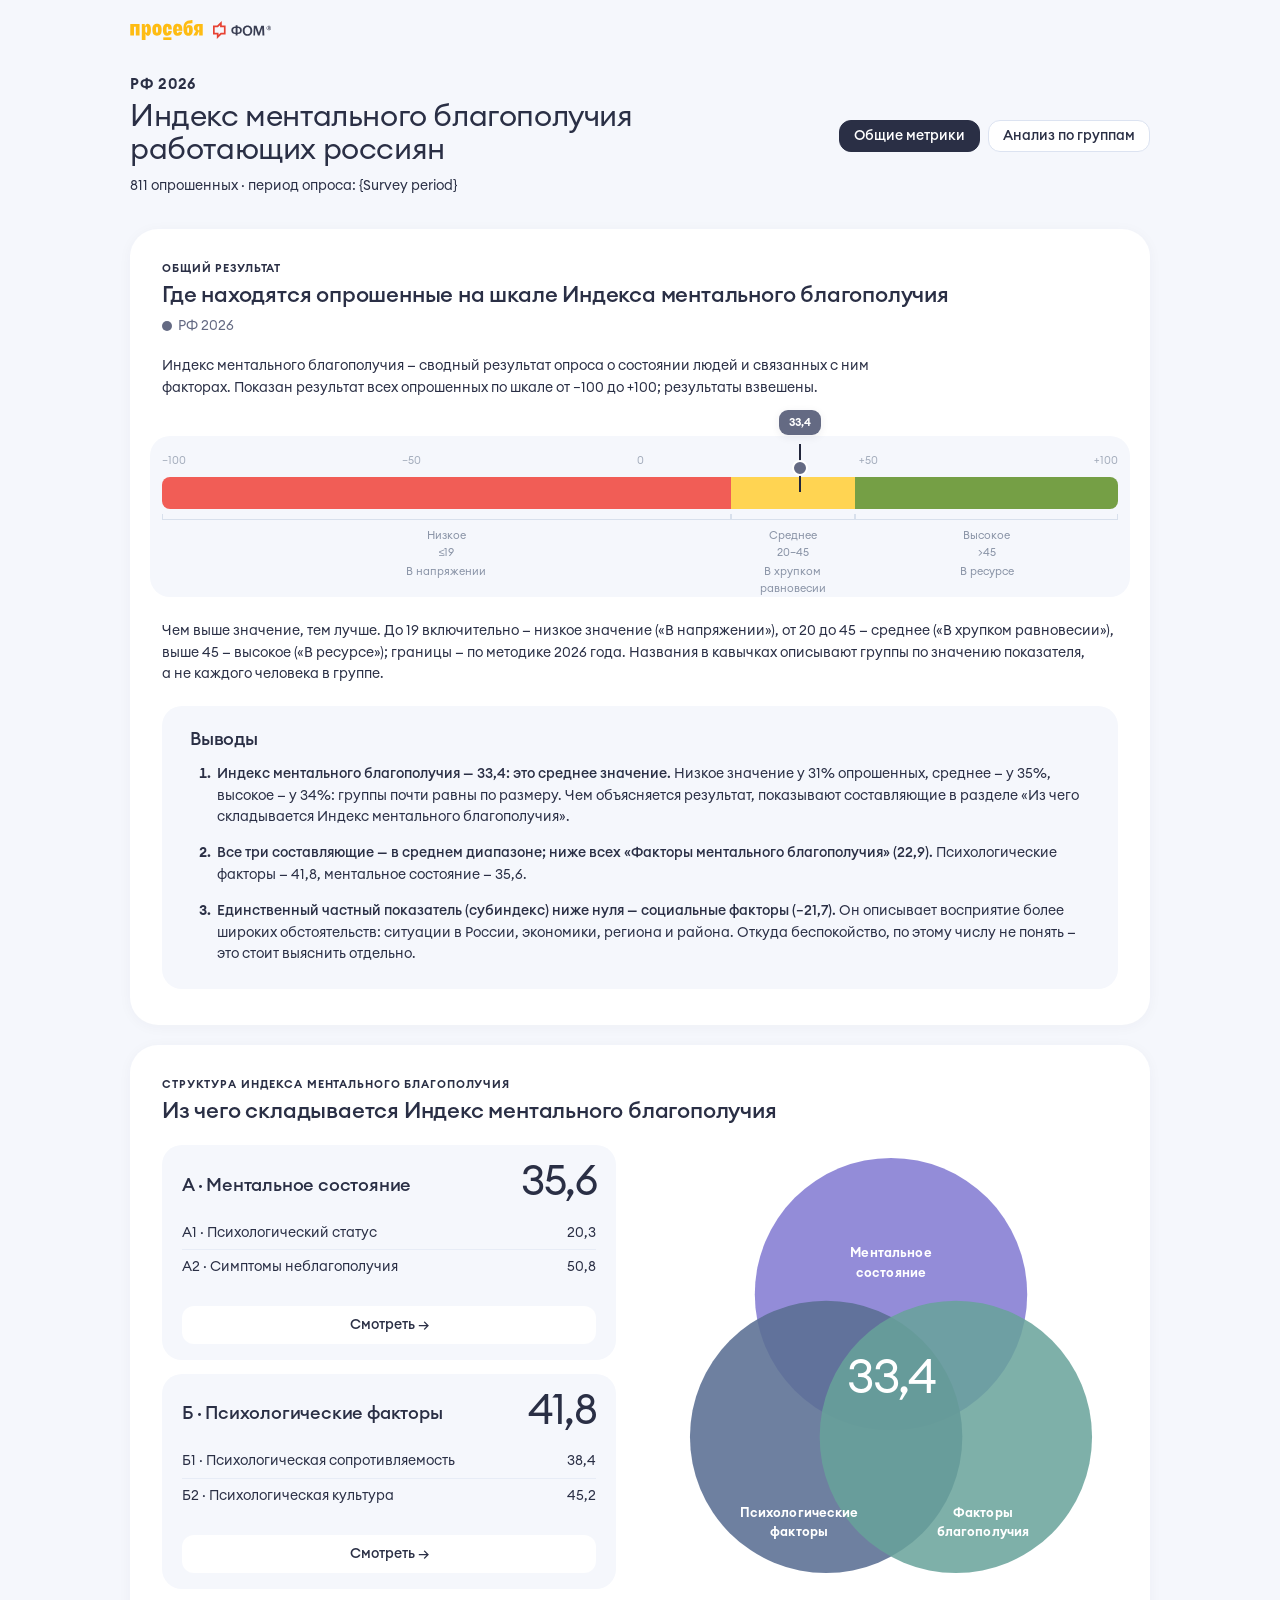
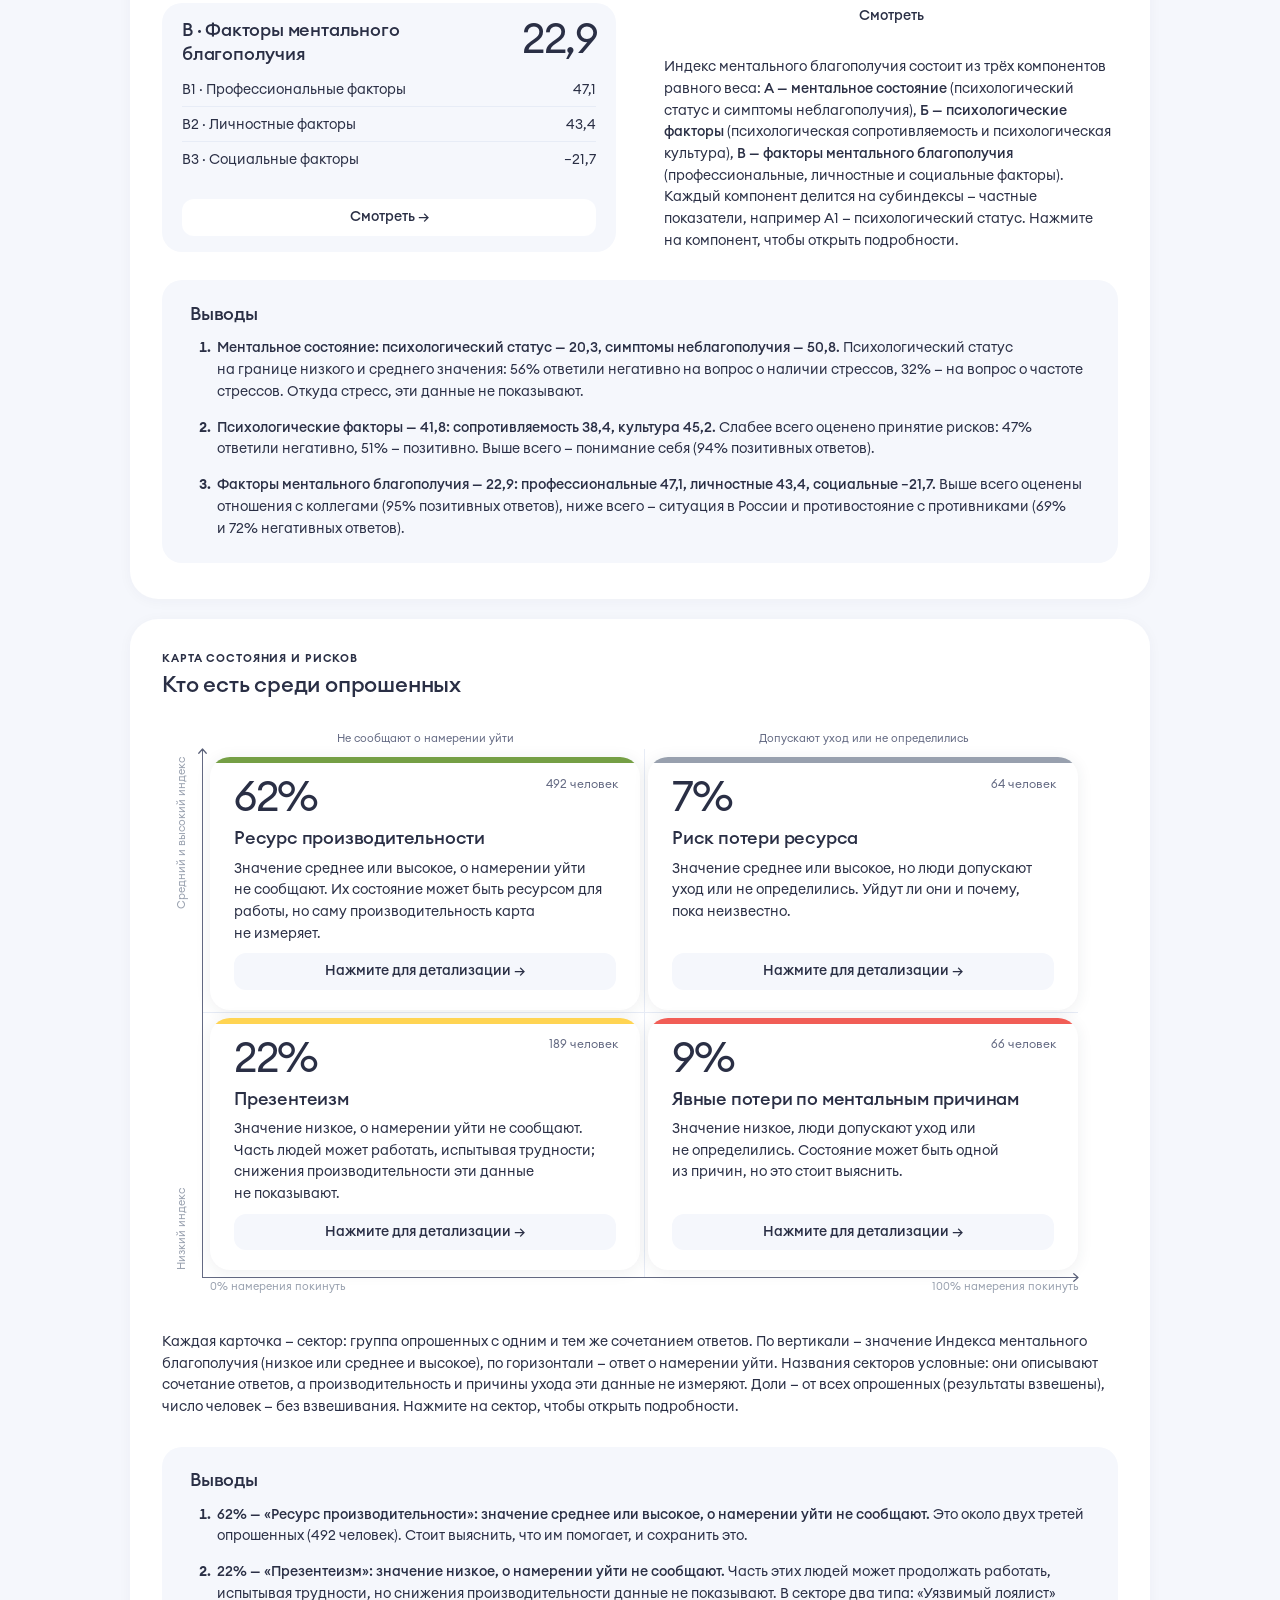
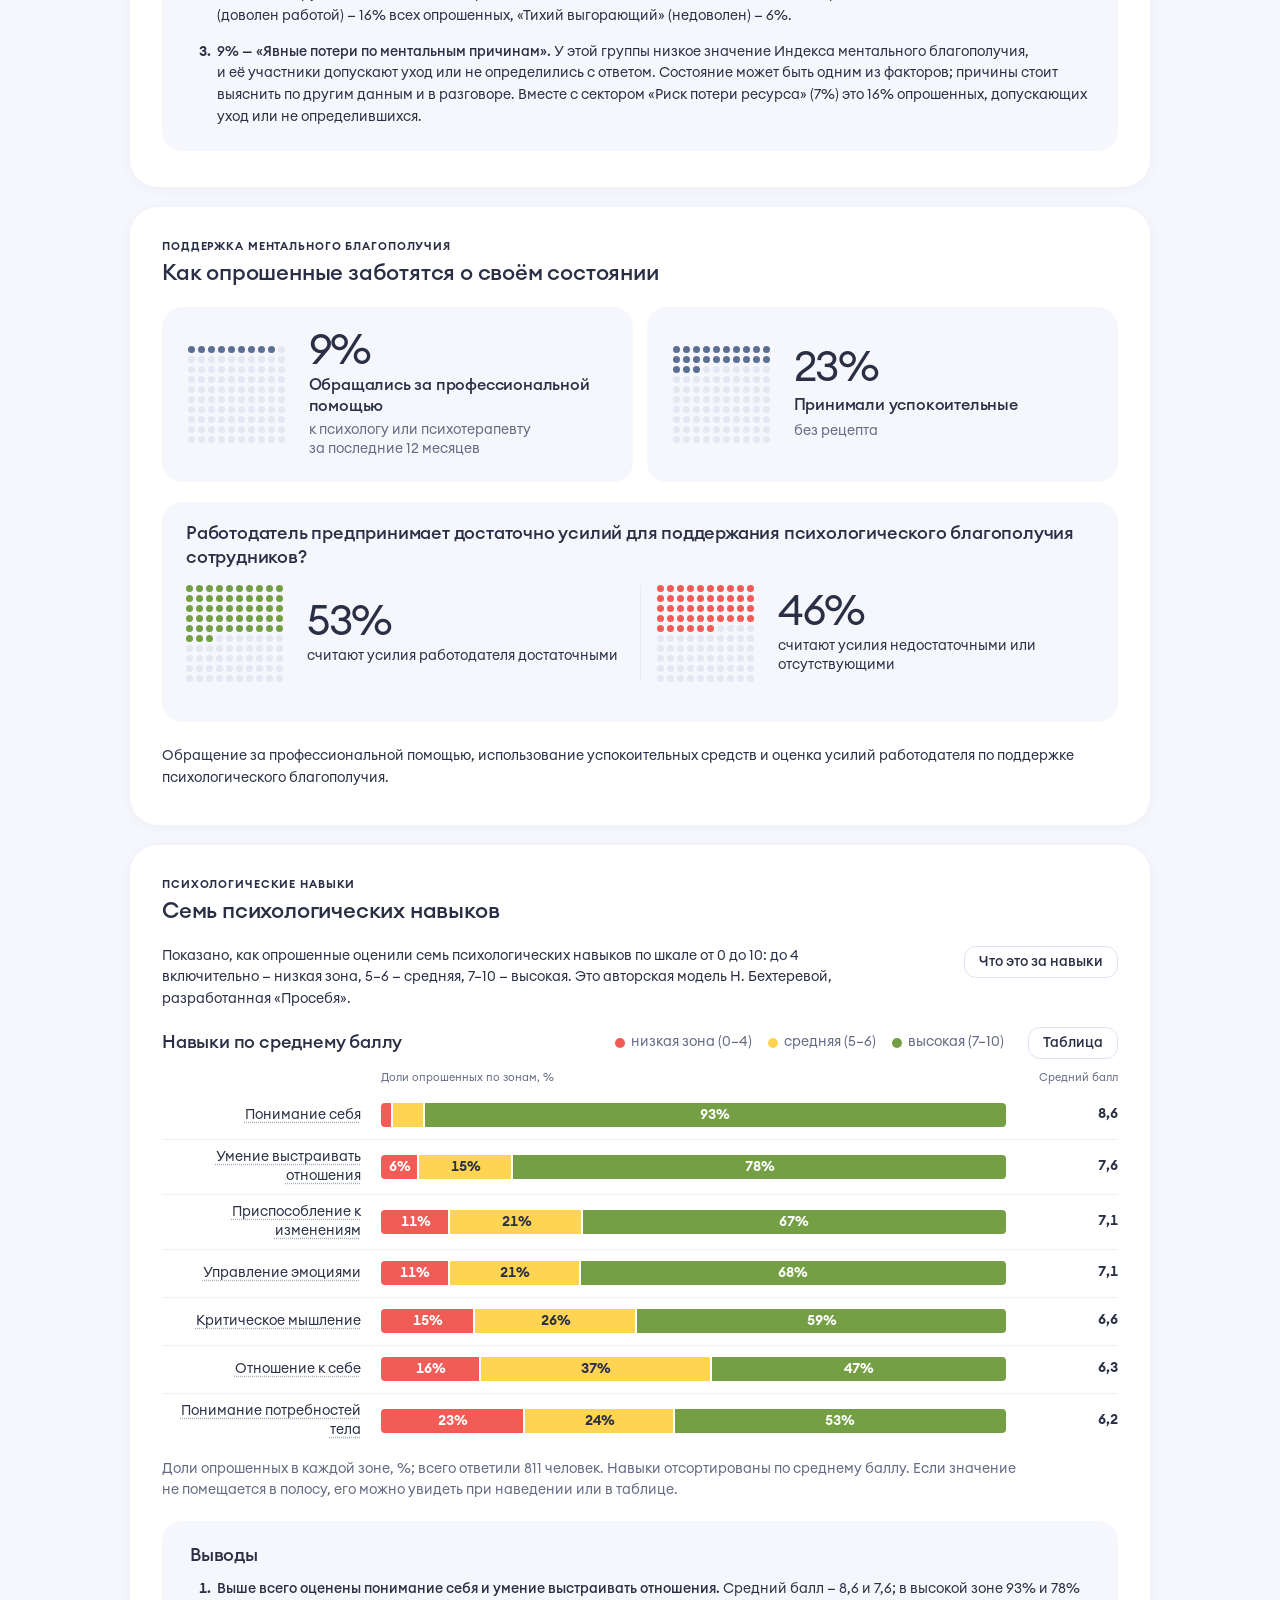
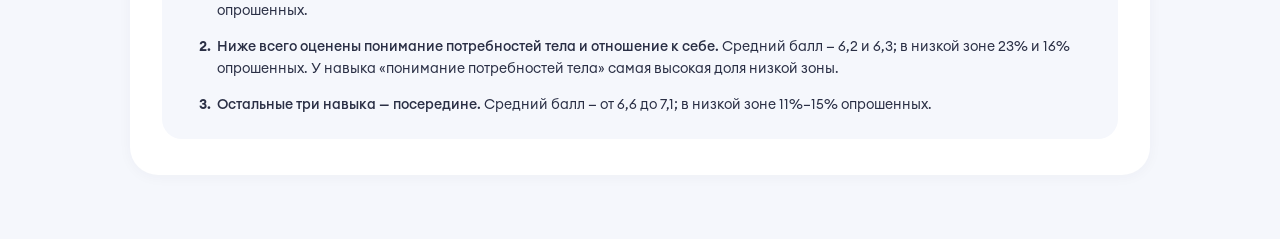
==== dashboard-v2.html @ e1fdcd27 "v2: цвет ячеек светофором с легендой, табы и чипсы как кнопки, шапка (число опрошенных под заголовко" ====
<!DOCTYPE html>
<html lang="ru">
<head>
<meta charset="UTF-8">
<meta name="viewport" content="width=device-width, initial-scale=1">
<title>Индекс · Дашборд (v2)</title>
<meta name="robots" content="noindex">
<style>
+@font-face{font-family:'Euclid Circular A';src:url([data-uri]) format('opentype');font-style:normal;font-weight:300;font-display:swap}
@font-face{font-family:'Euclid Circular A';src:url([data-uri]) format('opentype');font-style:normal;font-weight:400;font-display:swap}
@font-face{font-family:'Euclid Circular A';src:url([data-uri]) format('opentype');font-style:normal;font-weight:500;font-display:swap}
@font-face{font-family:'Euclid Circular A';src:url([data-uri]) format('opentype');font-style:normal;font-weight:600;font-display:swap}
@font-face{font-family:'Euclid Circular A';src:url([data-uri]) format('opentype');font-style:normal;font-weight:700;font-display:swap}
*{box-sizing:border-box;margin:0;padding:0}
:root{
  --bg:#EAEFF8;--card:#fff;--border:#DBE4F3;
  --text:#22263B;--muted:#5A6078;--hint:#5A6078;
  --red:#F15D56;--yel:#FFD452;--grn:#759F45;
  --venn-a:#8178D2;--venn-b:#5B6F93;--venn-v:#68A39B;
  --red-l:#FCEBEB;--yel-l:#FFF8E6;--grn-l:#EBF3E0;
  --r:12px;--font:'Euclid Circular A',sans-serif;
  --type-display:32px;--type-section:18px;--type-subsection:22px;--type-body:14px;
  --type-caption:11px;--type-factoid:42px;--type-metric:26px;
  --weight-display:400;--weight-section:500;--weight-body:400;
  --weight-caption:400;--weight-factoid:400;--weight-ui:500;
}
body{font-family:var(--font);background:var(--bg);color:var(--text);font-size:14px;line-height:1.5;min-height:100vh}

/* NAV */
.nav{display:grid;grid-template-columns:1fr auto auto 1fr;align-items:center;background:var(--card);border-bottom:1px solid var(--border);padding:0 calc(max(0px, 100% - 1100px) / 2 + 2.5rem);position:sticky;top:0;z-index:200}
.nav-logo{display:flex;align-items:center;gap:10px;padding:14px 0;justify-self:start;flex-shrink:0;text-decoration:none;color:inherit}
.nav-logo:focus-visible{outline:2px solid var(--text);outline-offset:4px;border-radius:4px}
.nav > .nav-tab[data-nav="home"]{grid-column:2}.nav > .nav-tab[data-nav="analytics"]{grid-column:3}
.nav-logo-img{height:20px;width:auto;display:block}
.nav-logo-fom{height:18px;width:auto;display:block}
.nav-logo-fom .fom__mark{fill:#E63323}
.nav-logo-fom .fom__word{fill:var(--text)}
/* Строка над заголовком страницы: «← На сайт» на главной, «Назад» на внутренних. */
.page-topbar{display:flex;align-items:center;justify-content:space-between;gap:1rem;margin-bottom:1.75rem}
.page-topbar .back-btn{margin-bottom:0}
/* Возврат на сайт: дашборд лежит рядом с лендингом, показываем
   ссылку наружу только на главном экране дашборда. */
.back-btn[href]{text-decoration:none}
.nav-tab{font-size:13px;color:var(--muted);padding:16px 14px;cursor:pointer;border-bottom:2px solid transparent;margin-bottom:-1px;white-space:nowrap;transition:color .15s,border-color .15s}
.nav-tab:hover{color:var(--text)}
.support-tiles{display:grid;grid-template-columns:repeat(2,minmax(0,1fr));gap:10px;margin-bottom:1.25rem}
.support-tile{min-width:0}
.support-tile .q-text{overflow-wrap:break-word;hyphens:auto;-webkit-hyphens:auto}
.support-tile__title{overflow-wrap:break-word;hyphens:auto;-webkit-hyphens:auto}
@media (max-width:480px){.support-tile{padding:.9rem .7rem!important}.support-tile__title{font-size:16px!important}.support-tile .big-num{font-size:36px}}
.skills-lead{display:flex;align-items:flex-start;justify-content:space-between;gap:1.25rem;margin-bottom:1rem}
.skills-lead .chart-lead{margin:0!important;flex:1;min-width:0}
.skills-lead .chart-toggle{flex:none}
@media (max-width:760px){.skills-lead{flex-direction:column;gap:.75rem}}
.page-head__in{max-width:1100px;margin:0 auto;padding:2.5rem 2.5rem 0}
.page-head[hidden]{display:none}
body.has-pagehead #screen-home .home,body.has-pagehead #screen-analytics .subpage{padding-top:0}
@media (max-width:760px){.page-head__in{padding:1.5rem 1rem 0}}
.meta-row{display:flex;flex-wrap:wrap;align-items:center;justify-content:space-between;gap:.75rem 1.25rem;margin:1.75rem 0 2.5rem}
.meta-row .home-meta{margin:0 0 0 auto;text-align:right}
.meta-row--sub{margin:1.5rem 0 1.25rem}
.view-tabs{display:inline-flex;gap:2px;padding:3px;background:#E1E8F4;border-radius:999px}
.view-tabs .nav-tab{margin:0;padding:10px 24px;font-size:16px!important;border:0;border-radius:999px;background:transparent;font-family:var(--font);color:var(--muted);cursor:pointer;white-space:nowrap}
.view-tabs .nav-tab:hover{color:var(--text)}
.view-tabs .nav-tab.active{background:var(--card);color:var(--text);font-weight:500;box-shadow:0 1px 3px rgba(34,38,59,.12)}
.view-tabs .nav-tab:focus-visible{outline:2px solid var(--text);outline-offset:2px}
@media (max-width:480px){
  .page-head__in .home-kicker,.page-head__in .home-title{text-align:center}
  .meta-row{flex-direction:column;align-items:center;gap:.75rem;margin-top:1.25rem}
  .meta-row .home-meta{margin:0;text-align:center}
  .view-tabs{display:flex;width:fit-content;max-width:100%;margin:0 auto}
  .view-tabs .nav-tab{flex:1 1 auto;min-width:0;padding:11px 14px;font-size:15px!important;line-height:1.25!important;text-align:center;white-space:nowrap}
}
.nav-tab.active{color:var(--text);border-bottom-color:var(--text);font-weight:500}

/* SCREENS */
.screen{display:none}
.screen.active{display:block}

/* ── HOME ── */
.home{max-width:1100px;margin:0 auto;padding:2.5rem 2.5rem 4rem}

.home-kicker{font-size:11px;font-weight:600;letter-spacing:.1em;text-transform:uppercase;color:var(--muted);margin-bottom:.4rem}
.home-title{font-size:30px;font-weight:300;letter-spacing:-.5px;color:var(--text);margin-bottom:.35rem}
.home-meta{font-size:12px;color:var(--hint);margin-bottom:2.5rem}
.dashboard-section{background:var(--card);border:1px solid var(--border);border-radius:16px;padding:1.75rem 1.75rem 2rem;margin:0 0 1.25rem;overflow:hidden}
.dashboard-section:last-child{margin-bottom:0}
.section-intro{margin-bottom:1.25rem}
.section-eyebrow{font-size:10px;font-weight:600;letter-spacing:.1em;text-transform:uppercase;color:var(--muted);margin-bottom:.35rem}
.section-title{font-size:18px;font-weight:500;color:var(--text);margin-bottom:.4rem}
.section-description{font-size:13px;color:var(--muted);line-height:1.65;max-width:720px}
.dashboard-section .insight-card{background:var(--bg);border:0!important}
.ins-list{margin:0;padding-left:1.5rem}
.ins-list li{padding-left:.2rem;margin-bottom:.65rem;color:var(--muted);font-size:var(--type-body);line-height:1.55}
.ins-list li:last-child{margin-bottom:0}
.ins-list li::marker{color:var(--muted)!important;font-weight:600}
@media (max-width:760px){.nav{padding:0 1rem}.dashboard-section{padding:1.25rem 1rem 1.5rem;border-radius:12px}.dashboard-section > div[style*="grid-template-columns:1fr 360px 1fr"]{display:block!important;min-height:0!important}}

/* Center diagram layout */
.hub{display:grid;grid-template-columns:280px 1fr 280px;gap:0;align-items:center;min-height:560px}

/* Left cards */
.hub-left{display:flex;flex-direction:column;gap:12px;padding-right:24px}
/* Right cards */
.hub-right{display:flex;flex-direction:column;gap:12px;padding-left:24px}

/* Side card */
.side-card{background:var(--card);border:1px solid var(--border);border-radius:var(--r);padding:1.25rem 1.5rem;cursor:pointer;transition:box-shadow .2s,border-color .2s}
.side-card:hover{box-shadow:0 4px 16px rgba(0,0,0,.08);border-color:#98A0AE}
.side-card h3{font-size:14px;font-weight:600;color:var(--text);margin-bottom:.6rem;line-height:1.3}
.side-card ul{list-style:none;margin-bottom:.9rem}
.side-card ul li{font-size:12px;color:var(--red);line-height:1.5;padding-left:14px;position:relative;margin-bottom:2px}
.side-card ul li::before{content:'•';position:absolute;left:0;color:var(--border)}
.side-card .sc-btn{font-size:12px;font-weight:500;color:var(--text);border:1px solid var(--border);border-radius:6px;padding:5px 14px;display:inline-block;background:var(--card);cursor:pointer;transition:background .15s,border-color .15s}
.side-card:hover .sc-btn{background:var(--bg);border-color:#98A0AE}

/* Center diagram */
.hub-center{display:flex;flex-direction:column;align-items:center;gap:1rem;position:relative}

.diagram-wrap{position:relative;width:380px;height:380px;flex-shrink:0}

/* SVG diagram */
.diagram-wrap svg{width:380px;height:380px}

/* Center value overlay */
.diagram-center{position:absolute;top:50%;left:50%;transform:translate(-50%,-50%);text-align:center;pointer-events:none}
.dc-val{font-size:48px;font-weight:300;letter-spacing:-2px;line-height:1}
.dc-lbl{font-size:10px;font-weight:600;letter-spacing:.1em;text-transform:uppercase;color:var(--muted);margin-top:2px}
.dc-sub{font-size:11px;color:var(--hint);margin-top:4px}

/* Circle labels inside SVG */
.circle-lbl{font-family:var(--font);font-weight:500;fill:#fff;text-anchor:middle;dominant-baseline:middle}
.venn-circle-label{font-size:12px!important;font-weight:600;letter-spacing:.01em;pointer-events:none}
.venn-index-label{font-size:12px!important;font-weight:600;fill:#fff;opacity:.9;letter-spacing:2px}
.venn-index-value{font-size:44px!important;font-weight:400;fill:#fff;letter-spacing:-2px}

/* Center bottom btn */
.center-btn{background:var(--card);border:1px solid var(--border);border-radius:8px;padding:7px 22px;font-size:13px;font-weight:500;color:var(--text);cursor:pointer;transition:box-shadow .2s,border-color .2s}
.center-btn:hover{box-shadow:0 3px 12px rgba(0,0,0,.1);border-color:#98A0AE}

/* connector lines (decorative) */
.connector{position:absolute;top:50%;height:1px;background:var(--border)}
.conn-l{right:100%;width:24px}
.conn-r{left:100%;width:24px}

/* ── SUBPAGE ── */
.subpage{max-width:1100px;margin:0 auto;padding:2.5rem 2.5rem 4rem}
.back-btn{display:inline-flex;align-items:center;gap:5px;font-size:13px;color:var(--muted);cursor:pointer;margin-bottom:1.75rem;transition:color .15s}
.back-btn:hover{color:var(--text)}

.sp-eyebrow{font-size:11px;font-weight:600;letter-spacing:.1em;text-transform:uppercase;color:var(--muted);margin-bottom:.4rem}
.sp-title{font-size:28px;font-weight:300;letter-spacing:-.5px;margin-bottom:.4rem}
.sp-desc{font-size:13px;color:var(--muted);max-width:560px;line-height:1.6;margin-bottom:1.5rem}
.sp-val-row{display:flex;align-items:baseline;gap:14px;margin-bottom:1.25rem;}
.sp-big{font-size:60px;font-weight:300;letter-spacing:-2.5px;line-height:1}
.sp-bench{font-size:13px;color:var(--hint)}

.sp-grid{display:grid;grid-template-columns:1fr 1fr;gap:14px;margin-bottom:2rem}
.sp-grid-3{display:grid;grid-template-columns:1fr 1fr 1fr;gap:14px;margin-bottom:2rem}
.sub-card{background:var(--card);border:1px solid var(--border);border-radius:var(--r);padding:1.25rem 1.5rem}
.sub-card-ey{font-size:10px;font-weight:600;letter-spacing:.08em;text-transform:uppercase;color:var(--muted);margin-bottom:.3rem}
.sub-card-name{font-size:15px;font-weight:500;color:var(--text);margin-bottom:.75rem;line-height:1.3}
.sub-card-val{font-size:38px;font-weight:300;letter-spacing:-1.5px;line-height:1;margin-bottom:.3rem}
.sub-card-note{font-size:11px;color:var(--hint);margin-bottom:1rem}
.bar-track{height:3px;background:var(--border);border-radius:2px;margin:8px 0 4px}
.bar-fill{height:3px;border-radius:2px}
.bar-ends{display:flex;justify-content:space-between;font-size:9px;color:var(--hint)}
.qs-head{font-size:11px;font-weight:600;letter-spacing:.06em;text-transform:uppercase;color:var(--muted);margin:1rem 0 .5rem}
.q-row{display:flex;align-items:center;gap:8px;padding:5px 0;border-bottom:1px solid var(--border)}
.q-row:last-child{border:none}
.q-name{font-size:12px;color:var(--muted);flex:1;line-height:1.3}
.q-pos{height:5px;border-radius:2px;background:#759F45;min-width:2px}
.q-neg{height:5px;border-radius:2px;background:#F15D56;min-width:2px}
.q-gap{width:3px;flex-shrink:0}
.q-pct{font-size:10px;color:var(--hint);white-space:nowrap;flex-shrink:0;min-width:60px;text-align:right}

.insight-card{background:var(--card);border:1px solid var(--border);border-radius:var(--r);padding:1.25rem 1.5rem}
.insight-card h3{font-size:12px;font-weight:600;letter-spacing:.08em;text-transform:uppercase;color:var(--muted);margin-bottom:.75rem}
.ins-text{font-size:12px;color:var(--muted);line-height:1.55}
.ins-text strong{color:var(--text);font-weight:500}
.ins-list li strong{color:var(--text);font-weight:500}

/* ── TYPES ── */
.types-wrap{max-width:1000px;margin:0 auto;padding:2.5rem 2rem 4rem}
.types-grid{display:grid;grid-template-columns:repeat(3,1fr);gap:12px;margin-top:1.5rem}
.type-card{background:var(--card);border:1px solid var(--border);border-radius:var(--r);padding:1.5rem;cursor:pointer;transition:box-shadow .2s,border-color .2s;position:relative;overflow:hidden}
.type-card::before{content:'';position:absolute;top:0;left:0;right:0;height:3px}
.tc-grn::before{background:#759F45} .tc-grey::before{background:#98A0AE} .tc-yel::before{background:#FFD452} .tc-red::before{background:#F15D56}
.type-card:hover{box-shadow:0 6px 20px rgba(0,0,0,.09);border-color:#98A0AE}
.type-pct{font-size:40px;font-weight:300;letter-spacing:-1.5px;line-height:1;margin-bottom:.25rem}
.type-n{font-size:11px;color:var(--hint);margin-bottom:.65rem}
.type-name{font-size:16px;font-weight:600;color:var(--text);margin-bottom:.4rem}
.type-tags{display:flex;flex-wrap:wrap;gap:4px;margin-bottom:.6rem}
.type-tag{font-size:10px;padding:2px 8px;border-radius:20px;background:var(--bg);color:var(--muted);border:1px solid var(--border)}
.type-desc{font-size:12px;color:var(--muted);line-height:1.5;margin-bottom:.75rem}
.type-btn{font-size:12px;font-weight:500;color:var(--text);border:1px solid var(--border);border-radius:6px;padding:5px 14px;background:var(--card);cursor:pointer}

/* TYPE DETAIL */
.td-wrap{max-width:900px;margin:0 auto;padding:2rem 2rem 4rem}
.td-hero{background:var(--card);border:1px solid var(--border);border-radius:var(--r);padding:2rem;margin-bottom:1.25rem;display:grid;grid-template-columns:auto 1fr;gap:2rem;align-items:start}
.td-pct{font-size:68px;font-weight:200;letter-spacing:-3px;line-height:1;margin-bottom:.2rem}
.td-n{font-size:12px;color:var(--hint)}
.td-name{font-size:22px;font-weight:600;margin-bottom:.4rem}
.td-desc{font-size:13px;color:var(--muted);line-height:1.6;max-width:480px;margin-bottom:.75rem}
.td-tags{display:flex;gap:6px;flex-wrap:wrap}
.td-tag{font-size:12px;padding:3px 11px;border-radius:20px;background:var(--bg);color:var(--muted);border:1px solid var(--border)}
.td-mini-grid{display:grid;grid-template-columns:repeat(4,1fr);gap:10px;margin-bottom:1.25rem}
.td-mini{background:var(--card);border:1px solid var(--border);border-radius:10px;padding:.9rem 1.1rem}
.td-mini-ey{font-size:9px;font-weight:600;letter-spacing:.07em;text-transform:uppercase;color:var(--hint);margin-bottom:.2rem}
.td-mini-val{font-size:26px;font-weight:300;letter-spacing:-1px;line-height:1.1;margin-bottom:.15rem}
.td-mini-name{font-size:10px;color:var(--hint);line-height:1.3}
.td-insight{border-radius:var(--r);padding:1rem 1.25rem;margin-bottom:1.25rem;font-size:13px;line-height:1.6;border-left:3px solid}
.td-actions-head{font-size:11px;font-weight:600;letter-spacing:.08em;text-transform:uppercase;color:var(--muted);margin-bottom:.75rem}
.td-action{display:flex;gap:12px;margin-bottom:.65rem}
.td-num{width:22px;height:22px;border-radius:50%;background:var(--text);color:#fff;font-size:11px;font-weight:600;display:flex;align-items:center;justify-content:center;flex-shrink:0;margin-top:1px}
.td-text{font-size:13px;color:var(--muted);line-height:1.55}
.td-text strong{color:var(--text);font-weight:500}

/* ── GROUPS placeholder ── */
.ph{text-align:center;padding:5rem 2rem;color:var(--muted)}
.ph-icon{font-size:40px;margin-bottom:1rem}
.ph-title{font-size:22px;font-weight:300;color:var(--text);margin-bottom:.5rem}



/* ── DOT PLOT ── */


.dp-leg-item{display:flex;align-items:center;gap:6px;font-size:12px;color:var(--muted);}
.dp-leg-dot{width:10px;height:10px;border-radius:50%;}
.dp-row{display:grid;grid-template-columns:140px 1fr 1fr;align-items:center;min-height:48px;border-bottom:1px solid var(--border);}
.dp-row:last-child{border-bottom:none;}
.dp-label{font-size:12px;color:var(--muted);padding-right:12px;line-height:1.3;}
.dp-col{display:flex;flex-direction:column;align-items:center;justify-content:center;position:relative;padding:8px 0;}
.dp-dot{width:36px;height:36px;border-radius:50%;display:flex;align-items:center;justify-content:center;font-size:12px;font-weight:600;color:#fff;position:relative;z-index:2;box-shadow:0 2px 6px rgba(0,0,0,.15);}
.dp-connector{position:absolute;top:50%;left:50%;transform:translateY(-50%);height:2px;background:var(--border);z-index:1;}
.dp-header-row{display:grid;grid-template-columns:140px 1fr 1fr;margin-bottom:4px;}
.dp-header-cell{text-align:center;font-size:11px;font-weight:600;color:var(--muted);text-transform:uppercase;letter-spacing:.05em;padding:0 8px;}
.dp-header-cell:first-child{text-align:left;}
.dp-delta{font-size:10px;color:var(--hint);margin-top:2px;}

/* ── SPOKE CARDS (выноски от диаграммы) ── */
.spoke-card{background:var(--card);border:1px solid var(--border);border-radius:var(--r);padding:1rem 1.25rem;cursor:pointer;transition:box-shadow .2s,border-color .2s;position:relative;}
.spoke-card:hover{box-shadow:0 4px 16px rgba(0,0,0,.09);border-color:#98A0AE;}
.sc-label{font-size:11px;font-weight:600;letter-spacing:.06em;text-transform:uppercase;margin-bottom:.3rem;}
.sc-val{font-size:36px;font-weight:300;letter-spacing:-1.5px;line-height:1;margin-bottom:.4rem;}
.sc-subs{display:flex;flex-direction:column;gap:3px;margin-bottom:.6rem;}
.sc-sub-row{display:flex;justify-content:space-between;align-items:center;font-size:11px;color:var(--muted);}
.sc-bench{font-size:11px;color:var(--hint);margin-bottom:.6rem;padding-top:.6rem;border-top:1px solid var(--border);}
.sc-btn-sm{font-size:11px;font-weight:500;color:var(--muted);transition:color .15s;}
.spoke-card:hover .sc-btn-sm{color:var(--text);}
.spoke-card .sc-btn-sm{display:flex;align-items:center;justify-content:center;width:100%;min-height:36px;margin-top:.85rem;padding:.55rem .75rem;border:1px solid var(--border);border-radius:8px;background:transparent;color:var(--text)!important;font-size:var(--type-body)!important;font-weight:var(--weight-ui)!important;line-height:1.3;transition:background .15s,border-color .15s,color .15s;cursor:pointer;}
.spoke-card:hover .sc-btn-sm{background:var(--text);border-color:var(--text);color:#fff!important;}
.level-dot{display:inline-block;width:8px;height:8px;border-radius:50%;margin:0 .35rem .05rem 0;vertical-align:middle;}
.level-dot-risk{background:var(--red);}
.level-dot-medium{background:var(--yel);}
.spoke-card-v .sc-label,.spoke-card-v .sc-val,.spoke-card-v .sc-sub-row span:last-child,.spoke-card-v strong{color:var(--text)!important;}
.structure-component-card .sc-label,.structure-component-card .sc-val,.structure-component-card .sc-sub-row span:last-child,.structure-component-card strong{color:var(--text)!important;}
.structure-card-head{display:flex;align-items:center;justify-content:space-between;gap:.75rem;margin-bottom:.55rem}
.structure-card-head .sc-label{margin-bottom:0;min-width:0}
.structure-component-card .sc-label{font-size:var(--type-section)!important;font-weight:var(--weight-section)!important;line-height:1.3!important;letter-spacing:-.2px!important;text-transform:none!important;color:var(--text)!important}
.structure-card-head .structure-value-row{margin-left:auto;margin-bottom:0;flex-shrink:0;align-items:center;gap:14px}
.structure-card-head .sc-bench{border-top:0;padding-top:0;margin-bottom:0;align-self:center;display:flex;flex-direction:column;align-items:flex-start;gap:4px}
.structure-card-head .delta-pill{margin-left:0}
.structure-component-card .sc-sub-row{padding:.28rem 0;border-bottom:1px solid var(--border)}
.structure-component-card .sc-sub-row:last-child{border-bottom:0}
.structure-value-row{display:flex;align-items:center;gap:8px;margin-bottom:.25rem}
.structure-component-card .sc-bench{color:var(--muted);white-space:nowrap}
.delta-pill{display:inline-flex;align-items:center;justify-content:center;padding:.18rem .45rem;border-radius:999px;margin-left:.3rem;font-size:var(--type-caption)!important;font-weight:var(--weight-caption)!important;line-height:1.2}
.delta-risk{background:var(--red);color:#fff!important}
.delta-watch{background:var(--yel);color:var(--text)!important}
.delta-good{background:var(--grn);color:#fff!important}

.dashboard-structure-visual{display:grid!important;grid-template-columns:minmax(0,1fr) minmax(0,1fr)!important;gap:3rem!important;align-items:start!important;max-width:none!important;margin:0 0 1.5rem!important;min-height:0!important}
.structure-card-column{display:flex;flex-direction:column;gap:.85rem;min-width:0}
.structure-component-card{cursor:pointer}
.structure-component-card:hover,.structure-component-card:focus-visible{border-color:var(--text);box-shadow:0 6px 20px rgba(34,38,59,.1);outline:none}
.structure-graphic{display:flex;flex-direction:column;align-items:center;justify-content:center;min-width:0}
.venn-graphic{display:block;width:100%;max-width:480px;height:auto;overflow:visible}
.venn-circle{cursor:pointer;transition:opacity .2s ease,filter .2s ease,stroke-width .2s ease;outline:none}
.venn-circle:hover,.venn-circle:focus,.venn-circle.is-active{filter:saturate(1.16) brightness(1.06);stroke:#fff;stroke-width:4}
.dashboard-structure-visual.has-active .venn-circle:not(.is-active){opacity:.3}
.dashboard-structure-visual.has-active .structure-component-card:not(.is-active){opacity:.62}
.structure-component-card.is-active{border-color:var(--text);box-shadow:0 6px 20px rgba(34,38,59,.1)}
.structure-description{width:100%!important;max-width:none!important;margin-top:1.5rem!important}

/* Линии-выноски */
.spoke-line{position:absolute;height:1px;background:var(--border);top:38px;width:20px;}
.spoke-line-right{right:-20px;}
.spoke-line-left{left:-20px;}

/* ── SEGMENT CARDS ── */
.seg-card{background:var(--card);border:1px solid var(--border);border-radius:var(--r);padding:1.25rem 1.5rem;cursor:pointer;transition:box-shadow .2s,border-color .2s;position:relative;overflow:hidden;display:flex;flex-direction:column}
.seg-card::before{content:'';position:absolute;top:0;left:0;right:0;height:6px}
.seg-green::before{background:#759F45}.seg-yellow::before{background:#FFD452}
.seg-neutral::before{background:#98A0AE}.seg-red::before{background:#F15D56}
.seg-card:hover{box-shadow:0 4px 18px rgba(0,0,0,.09);border-color:#98A0AE}
.seg-pct{font-size:38px;font-weight:300;letter-spacing:-1.5px;line-height:1}
.seg-pct{color:var(--text)!important}
.seg-level-dot{display:inline-block;width:9px;height:9px;border-radius:50%;margin:0 .35rem .1rem 0;vertical-align:middle}
.seg-level-good{background:var(--grn)}
.seg-level-neutral{background:#98A0AE}
.seg-level-watch{background:var(--yel)}
.seg-level-risk{background:var(--red)}
.seg-n{font-size:11px;color:var(--hint)}
.seg-name{font-size:14px;font-weight:600;color:var(--text);margin-bottom:.5rem;line-height:1.3}
.seg-tags{display:flex;flex-wrap:wrap;gap:5px;margin-bottom:.5rem}
.seg-tag{font-size:10px;padding:2px 8px;border-radius:20px;background:var(--bg);color:var(--muted);border:1px solid var(--border)}
.seg-desc{font-size:12px;color:var(--muted);line-height:1.5;margin-bottom:.5rem}
.seg-hint{font-size:11px;color:var(--hint);font-style:italic}
.seg-detail-button{display:flex;align-items:center;justify-content:center;width:100%;min-height:34px;margin-top:auto;padding:.5rem .75rem;border:1px solid var(--border);border-radius:8px;background:transparent;color:var(--text)!important;font-size:var(--type-body)!important;font-weight:var(--weight-ui)!important;font-style:normal;line-height:1.3;cursor:pointer;transition:background .15s,border-color .15s,color .15s}
.seg-card:hover .seg-detail-button{background:var(--text);border-color:var(--text);color:#fff!important}

/* ── RISK COORDINATE PLANE ── */
.risk-axis-grid{position:relative;display:grid!important;grid-template-columns:40px 1fr 1fr!important;grid-template-rows:34px 1fr 1fr 30px!important;column-gap:8px!important;row-gap:8px!important;min-height:390px;margin-right:40px;padding:0!important;--axis-center-offset:4px;--ax-left:40px;--ax-top:34px;--ax-bottom:30px}
.risk-axis-grid::before{content:'';position:absolute;left:var(--ax-left);right:0;top:var(--ax-top);bottom:var(--ax-bottom);z-index:0;border-left:1px solid var(--muted);border-bottom:1px solid var(--muted);background:linear-gradient(to right,transparent calc(50% + var(--axis-center-offset) - .5px),var(--border) calc(50% + var(--axis-center-offset) - .5px),var(--border) calc(50% + var(--axis-center-offset) + .5px),transparent calc(50% + var(--axis-center-offset) + .5px)),linear-gradient(to bottom,transparent calc(50% - .5px),var(--border) calc(50% - .5px),var(--border) calc(50% + .5px),transparent calc(50% + .5px));background-repeat:no-repeat}
.risk-axis-grid > *{position:relative;z-index:1}
/* Стрелки на концах осей: вверх — к высокому Индексу, вправо — к 0% намерения уйти. */
.risk-axis-grid::after{content:'';position:absolute;z-index:0;pointer-events:none;left:calc(var(--ax-left) - 4px);right:-1px;top:calc(var(--ax-top) - 1px);bottom:calc(var(--ax-bottom) - 4px);background:url("data:image/svg+xml,%3Csvg xmlns='http://www.w3.org/2000/svg' width='9' height='6' viewBox='0 0 9 6'%3E%3Cpath d='M.75 5.25L4.5 1l3.75 4.25' fill='none' stroke='%235A6078' stroke-width='1.2' stroke-linecap='round' stroke-linejoin='round'/%3E%3C/svg%3E") left top/9px 6px no-repeat,url("data:image/svg+xml,%3Csvg xmlns='http://www.w3.org/2000/svg' width='6' height='9' viewBox='0 0 6 9'%3E%3Cpath d='M.75.75L5 4.5.75 8.25' fill='none' stroke='%235A6078' stroke-width='1.2' stroke-linecap='round' stroke-linejoin='round'/%3E%3C/svg%3E") right bottom/6px 9px no-repeat}
.risk-axis-column-label{align-self:end;text-align:center;padding-bottom:3px;font-size:var(--type-caption)!important;font-weight:var(--weight-caption)!important;color:var(--muted);line-height:1.4;}
.risk-axis-column-label span{font-size:var(--type-caption);color:var(--muted);font-weight:var(--weight-caption);line-height:1.4;}
.risk-axis-y-title{display:none!important}
.risk-axis-y-label{display:block;position:relative;padding:0;color:#98A0AE;font-size:var(--type-caption)!important;font-weight:var(--weight-caption)!important;line-height:1.4;text-align:center}
.risk-axis-y-label span{position:absolute;left:50%;max-width:none;white-space:nowrap;writing-mode:vertical-rl;direction:ltr;transform:translateX(-50%)}
.risk-axis-y-label-top span{top:0}
.risk-axis-y-label-top span{transform:translateX(-50%) rotate(180deg)}
.risk-axis-y-label-bottom span{bottom:0}
.risk-axis-y-label-bottom span{transform:translateX(-50%) rotate(180deg)}
.risk-axis-x-footer{grid-column:2 / 4;display:flex;align-items:flex-start;justify-content:space-between;color:#98A0AE;font-size:var(--type-caption)!important;font-weight:var(--weight-caption)!important;line-height:1.4;padding-top:1px}
.risk-axis-x-footer b{font-weight:var(--weight-caption)}
.risk-axis-label-short{display:none;font-weight:500}
.risk-axis-grid .seg-card{z-index:1;margin:0!important}
/* ── Страницы секторов: тот же язык, что на главной ── */
/* Матрица на странице сектора: оси и карточки как на главной, но ячейки некликабельны и нижняя подпись оси не нужна. */
.risk-axis-grid--static{grid-template-rows:34px 1fr 1fr 0!important;min-height:300px;margin-right:0}
.risk-axis-grid--static{--ax-bottom:0px}
.risk-axis-grid--static .risk-axis-x-footer{display:none}
.seg-card__head{display:flex;align-items:baseline;gap:10px;margin-bottom:.5rem}
/* Метрики и выводы лежат в одной секции: карточек внутри нет, блоки разделяет воздух. */
.metric-block + .metric-block{margin-top:1.75rem}
.metric-block + .insight-card{margin-top:1.75rem}
.metric-block__val{font-size:var(--type-metric);font-weight:var(--weight-factoid);letter-spacing:-1px;line-height:1;color:var(--text)}
/* Заголовок метрики — обычный подзаголовок раздела (как h3 в
   insight-card), а не мелкий капс-лейбл: он вводит блок с
   несколькими строками данных, а не подписывает соседнее число. */
.metric-block__title{font-size:var(--type-section);font-weight:var(--weight-section);line-height:1.3;letter-spacing:-.2px;color:var(--text);margin-bottom:0}
/* Шапка страниц компонента (subA/B/V): крупное число и сравнение
   с Россией — на одном уровне с заголовком, как на страницах
   секторов (.seg-hero__grid), а не отдельной строкой под ним. */
.subpage-hero{display:grid;grid-template-columns:1fr auto;gap:2rem;align-items:start;margin-bottom:1.75rem}
/* Число и сравнение с Россией — тем же блоком, что в карточках компонентов на главной. */
.subpage-hero__figure{display:flex;align-items:center;gap:14px}
.subpage-hero__figure .sc-val{margin:0;color:var(--text)}
.subpage-hero__figure .sc-bench{display:flex;flex-direction:column;align-items:flex-start;gap:4px;margin:0;padding:0;border:0;color:var(--muted);white-space:nowrap}
.subpage-hero__figure .delta-pill{margin-left:0}
@media(max-width:600px){.subpage-hero{grid-template-columns:1fr;gap:1rem}}
.seg-card--static{cursor:default}
.seg-card--static:hover{box-shadow:none;border-color:var(--border)}
/* Список подгрупп сектора: карточка уже называет своё состояние
   текстом, процентом и числом людей — цветная полоса только
   повторяет то, что уже сказано в шапке сектора выше. Убрана. */
.seg-card--static::before{content:none}
/* В матрице 2×2 цвет — часть данных (у каждой ячейки свой), как
   на главной: там полоса нужна и остаётся полной. */
.risk-axis-grid .seg-card--static::before{content:'';height:6px;opacity:1}
.seg-card--empty{background:#F5F8FD;border-style:dashed;align-items:center;justify-content:center;text-align:center}
.seg-card--empty::before{content:none}
.seg-empty-mark{font-size:var(--type-subsection);font-weight:var(--weight-section);letter-spacing:-.3px;line-height:1;color:var(--hint)}
.seg-empty-text{font-size:var(--type-caption);font-weight:var(--weight-caption);color:var(--hint);margin-top:4px}
/* Шапка сектора: та же цветная полоса сверху, что у карточек матрицы на главной. */
.seg-hero{position:relative}
.seg-hero::before{content:'';position:absolute;top:0;left:0;right:0;height:6px}
.seg-hero--green::before{background:#759F45}
.seg-hero--yellow::before{background:#FFD452}
.seg-hero--red::before{background:#F15D56}
.seg-hero--neutral::before{background:#98A0AE}
.seg-hero__grid{display:grid;grid-template-columns:1fr auto;gap:2rem;align-items:start}
.seg-hero__title{margin-bottom:.5rem}
.seg-hero__desc{margin-top:0!important;margin-bottom:0!important;max-width:520px!important}
.seg-hero__figure{text-align:right}
.seg-hero__figure .seg-n{margin-top:.35rem}
@media(max-width:600px){.seg-hero__grid{grid-template-columns:1fr;gap:1rem}.seg-hero__figure{text-align:left}}
.home .section-description strong{font-weight:500!important}

.support-employer-panel{margin-top:1.25rem!important;margin-bottom:1.25rem!important;padding:1.25rem 1.5rem!important}
.support-block-title{margin:0 0 1rem!important;font-size:var(--type-section)!important;font-weight:var(--weight-section)!important;line-height:1.3!important;letter-spacing:-.2px!important;color:var(--text)!important;text-transform:none!important}
#skills-about.skills-about__body{max-width:none}
.support-employer-summary{display:grid;grid-template-columns:repeat(2,minmax(0,1fr));align-items:stretch;margin-bottom:1.25rem!important}
.support-employer-metric{display:flex;align-items:center;gap:16px;min-width:0;padding:0 1rem}
.support-employer-metric:first-child{padding-left:0}
.support-employer-metric:last-child{padding-right:0}
.support-employer-metric+.support-employer-metric{border-left:1px solid var(--border)}
.support-employer-metric .support-metric-label{font-size:var(--type-body)!important;color:var(--muted);line-height:1.4}
.support-employer-panel [style*="border-bottom:1px solid #DBE4F3"]{border-bottom-color:var(--border)!important}
.support-employer-panel [style*="background:#DBE4F3"]{background:var(--bg)!important}
.support-employer-panel [style*="background:#98A0AE"]{background:#98A0AE!important}

/* ── SEGMENT DETAIL ── */
.sd-wrap{max-width:1100px;margin:0 auto;padding:2.5rem 2.5rem 4rem}
.sd-hero{background:var(--card);border:1px solid var(--border);border-radius:var(--r);padding:1.5rem 2rem;margin-bottom:1.5rem}
.sd-eyebrow{font-size:11px;font-weight:600;letter-spacing:.1em;text-transform:uppercase;color:var(--muted);margin-bottom:.4rem}
.sd-title{font-size:22px;font-weight:500;color:var(--text);margin-bottom:.4rem}
.sd-desc{font-size:13px;color:var(--muted);line-height:1.6}
.sd-metrics{display:grid;grid-template-columns:repeat(4,1fr);gap:10px;margin-bottom:1.5rem}
.sd-metric{background:var(--card);border:1px solid var(--border);border-radius:10px;padding:.9rem 1.1rem}
.sd-m-ey{font-size:9px;font-weight:600;letter-spacing:.07em;text-transform:uppercase;color:var(--hint);margin-bottom:.2rem}
.sd-m-val{font-size:28px;font-weight:300;letter-spacing:-1px;line-height:1.1;margin-bottom:.15rem}
.sd-m-name{font-size:10px;color:var(--hint);line-height:1.3}
.sd-groups-title{font-size:12px;font-weight:600;letter-spacing:.08em;text-transform:uppercase;color:var(--muted);margin-bottom:.75rem}
.sd-group-grid{display:grid;grid-template-columns:1fr 1fr;gap:12px;margin-bottom:1.5rem}
.sd-group{background:var(--card);border:1px solid var(--border);border-radius:var(--r);padding:1.1rem 1.4rem}
.sd-g-label{font-size:11px;font-weight:600;letter-spacing:.06em;text-transform:uppercase;color:var(--muted);margin-bottom:.3rem}
.sd-g-name{font-size:15px;font-weight:600;color:var(--text);margin-bottom:.65rem}
.sd-g-pct{font-size:11px;color:var(--hint);margin-bottom:.75rem}
.sd-sub-row{display:flex;align-items:center;gap:8px;margin-bottom:5px}
.sd-sub-name{font-size:11px;color:var(--muted);flex:1}
.sd-sub-bar{height:3px;border-radius:2px;min-width:2px}
.sd-sub-val{font-size:11px;font-weight:500;min-width:38px;text-align:right}
/* Unified six-style typography system */
body,button,input,textarea,select,svg text{font-family:var(--font)!important}
svg text{font-size:var(--type-caption)!important}
body{font-size:var(--type-body)!important;font-weight:var(--weight-body)!important;letter-spacing:0!important}
.home-title,.sp-title,.sd-title,.td-title,.type-title{font-size:var(--type-display)!important;font-weight:var(--weight-display)!important;line-height:1.12!important;letter-spacing:-.6px!important}
.section-title,.side-card h3,.sub-card-name,.seg-name,.type-name,.td-name,.sd-title + div{font-size:var(--type-section)!important;font-weight:var(--weight-section)!important;line-height:1.3!important;letter-spacing:-.2px!important}
.section-description,.sp-desc,.sd-desc,.td-desc,.type-desc,.ins-text,.seg-desc,.td-text,.sd-text,.q-name,.sc-sub-row,.sub-card-note,.side-card ul li,.home-meta{font-size:var(--type-body)!important;font-weight:var(--weight-body)!important;line-height:1.55!important;letter-spacing:0!important}
.home-kicker,.section-eyebrow,.sp-eyebrow,.sub-card-ey,.sd-eyebrow,.td-mini-ey,.td-n,.qs-head,.sc-label,.sd-m-ey,.seg-tag,.type-tag,.sc-bench,.sp-bench,.dc-lbl,.dc-sub,.dp-label,.dp-header-cell,.dp-leg-item,.td-mini,.td-tag,.sd-m-name,.sd-m-ey{font-size:var(--type-caption)!important;font-weight:var(--weight-caption)!important;line-height:1.4!important;letter-spacing:normal!important;color:var(--muted)!important}
.nav-logo,.nav-tab,.back-btn,.center-btn,.sc-btn,.sc-btn-sm,.seg-hint,.type-hint,.td-action,.td-actions-head,.ph-title,.ph-icon{font-size:var(--type-body)!important;font-weight:var(--weight-ui)!important;line-height:1.3!important;letter-spacing:0!important}
.dc-val,.sp-big,.sub-card-val,.seg-pct,.type-pct,.td-pct,.sd-m-val,.sd-metric,.td-num,.td-hero,.sd-hero{font-size:var(--type-factoid)!important;font-weight:var(--weight-factoid)!important;line-height:1!important;letter-spacing:-1.5px!important}
.bar-ends,.q-pct,.type-n,.td-n,.td-mini-name,.dp-delta,.seg-n,.sd-groups-title,.sd-g-label,.sd-g-pct,.sd-sub-name,.sd-sub-val{font-size:var(--type-caption)!important;font-weight:var(--weight-caption)!important;line-height:1.4!important;letter-spacing:normal!important;color:var(--muted)!important}
.sc-val,.td-mini-val{font-size:var(--type-factoid)!important;font-weight:var(--weight-factoid)!important;line-height:1!important;letter-spacing:-1.5px!important}
.dp-dot{font-size:var(--type-body)!important;font-weight:var(--weight-ui)!important;line-height:1.3!important}
.type-btn,.side-card .sc-btn{font-size:var(--type-body)!important;font-weight:var(--weight-ui)!important;line-height:1.3!important}
.td-insight{font-size:var(--type-body)!important;font-weight:var(--weight-body)!important;line-height:1.55!important;letter-spacing:0!important}

/* Index scale: wider, quieter container with hover-only value labels */
.index-scale-chart{background:transparent!important;border-color:transparent!important;border-radius:0!important;box-shadow:none!important;padding:1rem .25rem 0!important;margin:0 -.75rem 1.5rem!important}
.index-scale-chart .scale-chart-head{justify-content:flex-end!important;margin-bottom:.75rem!important}
.index-scale-chart .scale-chart-key{font-size:var(--type-caption)!important;color:var(--muted)!important}
.index-scale-chart .scale-ticks{margin:0 0 8px!important}
.index-scale-chart .scale-ticks{color:#A3ACBB!important}
.index-scale-chart .scale-bar{height:32px!important;border-radius:8px!important;margin-bottom:0!important}
.index-scale-chart .scale-marker{top:-8px!important;height:50px;z-index:2;cursor:default}
.index-scale-chart .scale-marker > div:first-child{height:48px!important}
.index-scale-chart .scale-marker-dot{position:absolute;top:24px;left:50%;width:16px;height:16px;transform:translate(-50%,-50%);border-radius:50%;background:var(--muted);border:2px solid #fff;box-sizing:border-box}
.index-scale-chart .scale-marker-russia .scale-marker-dot{background:#fff;border-color:#6B9BCC}
.index-scale-chart .scale-chart-head{height:28px;position:relative}
.index-scale-chart .scale-chart-key{position:relative;display:block!important;width:100%;height:100%;pointer-events:none}
.index-scale-chart .scale-chart-key > span{position:absolute;top:0;display:flex;align-items:center;white-space:nowrap}
.index-scale-chart .scale-chart-key > span:first-child{left:58.6%;transform:translateX(-100%)}
.index-scale-chart .scale-chart-key > span:last-child{left:65%;transform:translateX(0)}
.index-scale-chart .scale-chart-key > span:first-child > span{background:var(--muted)!important}
.index-scale-chart .scale-value-label{opacity:0;visibility:hidden;transition:opacity .16s ease,visibility .16s ease;z-index:4;pointer-events:none}
.index-scale-chart .scale-marker:hover + .scale-value-label,.index-scale-chart .scale-marker:focus + .scale-value-label,.index-scale-chart .scale-value-label:hover{opacity:1;visibility:visible;pointer-events:auto}
.index-scale-chart .scale-value-label > div{font-size:var(--type-caption)!important;padding:4px 10px!important;border-radius:9px!important;box-shadow:0 2px 8px rgba(34,38,59,.08)}
.index-scale-chart .scale-value-company > div{background:var(--muted)!important;color:#fff!important}
.index-scale-chart .scale-zone-labels{margin-top:10px!important;gap:0!important}
.index-scale-chart .scale-zone{padding-top:7px;border-top:2px solid #D8E0EC;color:#8993A6!important;position:relative}
.index-scale-chart .scale-zone::before,.index-scale-chart .scale-zone::after{content:'';position:absolute;top:0;width:1px;height:6px;background:#D8E0EC}
.index-scale-chart .scale-zone::before{left:0}.index-scale-chart .scale-zone::after{right:0}
.index-scale-chart .scale-zone span{color:#8993A6!important;opacity:1}
.index-scale-chart .scale-zone-low,.index-scale-chart .scale-zone-middle,.index-scale-chart .scale-zone-high{color:#8993A6!important}
.index-scale-description{max-width:none!important;width:100%!important}
.index-scale-chart .scale-zone{border-top-width:1px!important}
/* Засечки на концах зон смотрят вверх — к цветной шкале, а не к подписям. */
.index-scale-chart .scale-zone::before,.index-scale-chart .scale-zone::after{top:-6px;height:6px}
.result-heading{display:flex;align-items:flex-end;justify-content:space-between;gap:1.5rem}
.result-chart-key{white-space:nowrap;padding-bottom:.2rem}
.insight-card h3{font-size:var(--type-section)!important;font-weight:var(--weight-section)!important;line-height:1.3!important;letter-spacing:-.2px!important;color:var(--text)!important;text-transform:none!important}
.subsection-title,.section-title{font-size:var(--type-subsection)!important;font-weight:var(--weight-section)!important;line-height:1.25!important;letter-spacing:-.3px!important;color:var(--text)!important}
.dashboard-section .section-title,.dashboard-section .subsection-title{font-size:22px!important;font-weight:var(--weight-section)!important;line-height:1.25!important;letter-spacing:-.3px!important;color:var(--text)!important}
.dashboard-section > .section-intro{margin-bottom:1.25rem!important}
.dashboard-structure-visual,.dashboard-risk-visual{max-width:none!important;margin:0 0 1.75rem!important}
.dashboard-structure-visual > .section-description,.dashboard-risk-visual > .section-description{margin-top:1.5rem!important;margin-bottom:1.25rem!important;max-width:none!important}
.dashboard-support-content{max-width:none!important;margin:0!important}
.dashboard-support-content > div:first-child{margin-bottom:1.25rem!important}
.dashboard-section > .section-description{margin-bottom:1.25rem!important}
.dashboard-section > .support-description{width:100%!important;max-width:none!important;margin-top:1.5rem!important;margin-bottom:0!important}
@media (max-width:760px){.index-scale-chart{margin-left:-.25rem!important;margin-right:-.25rem!important;padding-left:0!important;padding-right:0!important}.index-scale-chart .scale-chart-head{display:block!important}.index-scale-chart .scale-chart-key{margin-top:.5rem!important;display:flex!important;gap:12px!important}.index-scale-chart .scale-zone-labels{font-size:var(--type-caption)!important}}
@media (max-width:760px){.result-heading{display:block}.result-chart-key{margin-top:.65rem;padding-bottom:0}}
@media (max-width:760px){.home,.subpage,.sd-wrap{padding:1.5rem 1rem 3rem}}
@media (max-width:760px){
  .dashboard-structure-visual{grid-template-columns:1fr!important;gap:1.5rem!important}
  .structure-graphic{order:-1}
  .venn-graphic{max-width:360px}
  .risk-axis-grid{grid-template-columns:34px 1fr 1fr!important;grid-template-rows:46px 1fr 1fr 30px!important;column-gap:8px!important;row-gap:8px!important;min-height:430px;--axis-center-offset:4px}
  .risk-axis-grid{--ax-left:34px;--ax-top:46px}
  .risk-axis-column-label{font-size:10px!important}
  .risk-axis-y-label{padding-right:4px}
  .risk-axis-y-label strong{font-size:9px}
  .risk-axis-y-label span{display:none}
  .risk-axis-label-full{display:none}
  .risk-axis-label-short{display:inline}
  .risk-axis-x-footer{font-size:9px}
  .risk-axis-grid .seg-card{padding:.85rem .75rem}
  .risk-axis-grid--static{grid-template-rows:46px 1fr 1fr 0!important;min-height:340px}
  .support-employer-summary{grid-template-columns:1fr;gap:.75rem}
  .support-employer-metric,.support-employer-metric:first-child,.support-employer-metric:last-child{padding:.65rem 0}
  .support-employer-metric+.support-employer-metric{border-left:0;border-top:1px solid var(--border)}
  .dashboard-support-content > div[style*="grid-template-columns:1fr 1fr 1fr"]{grid-template-columns:1fr!important}
}
@media (max-width:480px){
  .nav{padding:0 1rem;min-width:0}
  .nav-tab{min-width:0;padding:12px 4px;font-size:11px;line-height:1.25;text-align:center;white-space:normal}
  .page-topbar{flex-wrap:wrap}

  /* Keep the support scales inside the narrow card: labels stack above full-width bars. */
  .support-employer-panel{padding:1rem!important;overflow:hidden}
  .support-rows > div[style*="grid-template-columns:1fr 240px"]{display:grid!important;grid-template-columns:minmax(0,1fr)!important;gap:6px!important;padding:8px 0!important}
  .support-rows > div[style*="grid-template-columns:1fr 240px"] > div{min-width:0!important;width:100%!important}
  .support-rows > div[style*="grid-template-columns:1fr 240px"] > div:nth-child(2){margin-top:1px}

  /* On a small phone the matrix stays a compact overview; long explanations open in the sheet below. */
  .risk-axis-grid{grid-template-columns:32px minmax(0,1fr) minmax(0,1fr)!important;grid-template-rows:30px 136px 136px 28px!important;column-gap:8px!important;row-gap:6px!important;min-height:0!important;margin-right:0!important}
  .risk-axis-grid{--ax-left:32px;--ax-top:30px;--ax-bottom:34px}
  .risk-axis-grid .seg-name{hyphens:auto;-webkit-hyphens:auto;overflow-wrap:break-word}
  .risk-axis-grid > :nth-child(1){display:block!important;grid-column:1;grid-row:1}
  .risk-axis-grid > .risk-axis-y-title{display:none!important}
  .risk-axis-grid > .risk-axis-column-label:nth-of-type(3){grid-column:2;grid-row:1}
  .risk-axis-grid > .risk-axis-column-label:nth-of-type(4){grid-column:3;grid-row:1}
  .risk-axis-column-label{font-size:10px!important;line-height:1.25!important;padding-bottom:0!important;align-self:center!important}
  .risk-axis-grid > .risk-axis-y-label-top{grid-column:1;grid-row:2;display:block;position:relative!important;padding:0!important;text-align:center;color:var(--muted)!important}
  .risk-axis-grid > .risk-axis-y-label-bottom{grid-column:1;grid-row:3;display:block;position:relative!important;padding:0!important;text-align:center;color:var(--muted)!important}
  .risk-axis-y-label span{left:50%!important;display:block;writing-mode:vertical-rl!important;font-size:8px!important;line-height:1!important;letter-spacing:.01em!important;white-space:nowrap;transform:translateX(-50%) rotate(180deg) scaleY(.72)!important;transform-origin:center}
  .risk-axis-y-label-top span{top:0!important}
  .risk-axis-y-label-bottom span{bottom:0!important}
  .risk-axis-grid > .seg-card:nth-of-type(6){grid-column:2;grid-row:2}
  .risk-axis-grid > .seg-card:nth-of-type(7){grid-column:3;grid-row:2}
  .risk-axis-grid > .seg-card:nth-of-type(9){grid-column:2;grid-row:3}
  .risk-axis-grid > .seg-card:nth-of-type(10){grid-column:3;grid-row:3}
  .risk-axis-grid .seg-card{min-width:0!important;min-height:136px!important;padding:.75rem .65rem!important}
  .risk-axis-grid .seg-card > *{min-width:0!important;max-width:100%!important}
  .risk-axis-grid .seg-pct{font-size:28px!important;letter-spacing:-1px!important}
  .risk-axis-grid .seg-card > div:first-child{flex-wrap:wrap;row-gap:2px}
  .risk-axis-grid .seg-n{font-size:10px!important}
  .risk-axis-grid .seg-name{font-size:12px!important;line-height:1.3!important;margin-top:5px!important;margin-bottom:0!important;overflow-wrap:anywhere}
  .risk-axis-grid .seg-desc,.risk-axis-grid .seg-detail-button{display:none!important}
  .risk-axis-grid .seg-card::after{content:'Подробнее →';display:block;margin-top:auto;padding-top:8px;border-top:1px solid var(--border);font-size:10px;font-weight:600;line-height:1.2;color:var(--muted)}
  .risk-axis-grid--static{grid-template-rows:30px auto auto 0!important}
  .risk-axis-grid--static .seg-card{min-height:0!important}
  .risk-axis-grid--static .seg-name{overflow-wrap:break-word!important}
  .risk-axis-grid--static .seg-card::after{content:none!important}
  .risk-axis-grid > .risk-axis-x-footer{grid-column:2 / 4;grid-row:4;font-size:7px!important;line-height:1!important;letter-spacing:0!important}
  .risk-axis-label-full{display:inline!important;font-weight:500!important;white-space:nowrap}
  .risk-axis-label-short{display:none!important}
}

.mobile-seg-sheet{display:none}
@media (max-width:480px){
  body.mobile-sheet-open{overflow:hidden}
  .mobile-seg-sheet{position:fixed;inset:0;z-index:1000;display:none;align-items:flex-end}
  .mobile-seg-sheet.is-open{display:flex}
  .mobile-seg-backdrop{position:absolute;inset:0;background:rgba(27,34,58,.42)}
  .mobile-seg-dialog{position:relative;width:100%;max-height:82svh;overflow:auto;background:var(--card);border-radius:20px 20px 0 0;padding:1.35rem 1rem calc(1rem + env(safe-area-inset-bottom));box-shadow:0 -12px 36px rgba(27,34,58,.18)}
  .mobile-seg-close{position:absolute;top:.7rem;right:.8rem;display:flex;align-items:center;justify-content:center;width:32px;height:32px;padding:0;border:1px solid var(--border);border-radius:50%;background:var(--bg);color:var(--hint);font-size:19px;font-weight:400;line-height:1;cursor:pointer}
  .mobile-seg-axis{padding-right:2.5rem;margin-bottom:1rem;font-size:10px;font-weight:600;line-height:1.35;letter-spacing:.02em;text-transform:uppercase;color:var(--muted)}
  .mobile-seg-value-row{display:flex;align-items:baseline;gap:.5rem;margin-bottom:.35rem}
  .mobile-seg-pct{font-size:38px;font-weight:300;line-height:1;letter-spacing:-1.5px;color:var(--text)}
  .mobile-seg-people{font-size:12px;font-weight:500;color:var(--muted)}
  .mobile-seg-title{margin:0 2rem .55rem 0;font-size:20px;line-height:1.22;color:var(--text)}
  .mobile-seg-desc{margin:0 0 1.15rem;font-size:14px;line-height:1.5;color:var(--muted)}
  .mobile-seg-detail-button{width:100%;padding:.75rem 1rem;border:1px solid var(--border);border-radius:10px;background:transparent;color:var(--text);font:inherit;font-size:13px;font-weight:600;cursor:pointer}
}

/* «Анализ по группам»: три таблицы на одной белой подложке вместо
   трёх отдельных карточек; значения подсвечены фоном ячейки, а не
   цветом цифры — жёлтый и красный текст на белом не проходили по
   контрасту. */
.analytics-card{background:var(--card);border:1px solid var(--border);border-radius:12px;padding:1.5rem 1.5rem 1.75rem;margin-bottom:1.25rem}
/* Один стиль для капс-лейблов и один вес для акцента —
   раньше они расходились по весу (500/600) и трекингу (.02/.04/.05em). */
.home-kicker,.section-eyebrow,.sp-eyebrow,.sd-eyebrow,.sub-card-ey,.sd-m-ey,.qs-head,.sd-g-label,.sd-groups-title,.analytics-subhead,.analytics-card th{font-weight:600!important;letter-spacing:.02em!important;text-transform:uppercase}
.bar-val,.delta-pill{font-weight:600!important}
.t-em{font-weight:500!important}
.big-num{font-size:var(--type-factoid);font-weight:var(--weight-factoid);letter-spacing:-1.5px;line-height:1;color:var(--text)}
.scale-ticks{font-size:var(--type-caption);color:var(--hint)}
.scale-zone-labels{font-size:var(--type-caption);color:var(--muted)}
.scale-badge{font-size:var(--type-caption);font-weight:600;padding:2px 7px;border-radius:10px;white-space:nowrap}
.bar-val{font-size:var(--type-caption);font-weight:600;color:#fff}
.q-text{font-size:var(--type-caption);color:var(--muted);line-height:1.4}
.metric-note{font-size:var(--type-caption);color:var(--muted);line-height:1.55;margin-top:.6rem}
.analytics-subhead{padding:6px 10px 3px;font-weight:600;letter-spacing:.02em;text-transform:uppercase;color:var(--muted);background:#F5F8FD;border-bottom:1px solid var(--border)}
.slice-btn{font-size:var(--type-body);font-weight:var(--weight-ui)}
.analytics-card table{font-size:var(--type-caption);line-height:1.4}
.analytics-card th{font-weight:600;letter-spacing:.02em;color:var(--muted)}
.analytics-table-head{display:flex;align-items:baseline;justify-content:space-between;gap:.5rem 1.5rem;flex-wrap:wrap;margin-bottom:.75rem}
.analytics-table-head .analytics-table-title{margin-bottom:0}
.analytics-scale{gap:4px 14px}
.analytics-scale .legend-dot{box-shadow:inset 0 0 0 1px rgba(34,38,59,.12)}
.analytics-table-title{font-size:var(--type-section);font-weight:var(--weight-section);line-height:1.3;letter-spacing:-.2px;color:var(--text);margin-bottom:.75rem}
.analytics-table-divider{font-size:var(--type-section);font-weight:var(--weight-section);line-height:1.3;letter-spacing:-.2px;color:var(--text);margin:1.75rem 0 .75rem;padding-top:1.5rem;border-top:1px solid var(--border)}

/* Легенда над графиками тренда: раньше первый маркер был real
   circle, а маркеры порогов — текстовые символы «●» другого
   размера, из-за чего точки не совпадали по размеру и не
   выравнивались по тексту (align-items:center на flex решает оба
   разом). */
.legend{display:flex;align-items:center;flex-wrap:wrap;gap:16px;color:var(--muted)}
.legend-item{display:inline-flex;align-items:center;gap:6px}
.legend-dot{display:inline-block;width:10px;height:10px;border-radius:50%;flex-shrink:0}
.legend-dot--tint{width:12px;height:12px;box-shadow:inset 0 0 0 1px var(--edge)}
.legend-dot--outline{background:#fff;border:2px solid #6B9BCC;box-sizing:border-box}

/* Подсказка при наведении на точку или кусок графика (dashboard-viz.js). */
.chart-tip{position:fixed;z-index:500;padding:6px 10px;border-radius:8px;background:var(--text);color:#fff;font-size:var(--type-body);font-weight:500;line-height:1.3;white-space:nowrap;opacity:0;pointer-events:none;transform:translate(-50%,calc(-100% - 10px));transition:opacity .12s ease;box-shadow:0 6px 18px rgba(27,34,58,.18)}
.chart-tip.is-visible{opacity:1}
</style>
<link rel="stylesheet" href="assets/css/dashboard.css?v=20261022p">
<link rel="stylesheet" href="assets/css/dashboard-soft.css?v=20261029m">
</head>
<body>

<nav class="nav">
  <a class="nav-logo" href="index.html" aria-label="На сайт">
    <img class="nav-logo-img" src="assets/img/prosebya-logo.svg" alt="Просебя" width="116" height="32">
    <svg class="nav-logo-fom" viewBox="0 0 539.2 167" role="img" aria-label="ФОМ" focusable="false">
      <path class="fom__mark" d="M35.5,167v-42.7H0V42.7h38.6L81.4,0v42.7H117v81.5H78.3L35.5,167z M51.4,108.3v20.3l20.3-20.3l29.4,0V58.6H65.5 V38.4L45.1,58.6H15.9v49.7L51.4,108.3z"/>
      <path class="fom__word" d="M227.6,121.5v12.9h-17.4v-12.9c-24,0-40.3-10.9-40.3-35.5c0-24.6,16.3-35.5,40.3-35.5V38.8h17.4v11.7 c24,0,40.1,10.9,40.1,35.5C267.7,110.6,251.6,121.5,227.6,121.5 M210.1,63.9c-13.6,0-23.3,3.5-23.3,22.1c0,18.6,9.7,22.1,23.3,22.1 V63.9z M227.6,63.9V108c13.6,0,23.3-3.5,23.3-22.1C250.9,67.4,241.2,63.9,227.6,63.9"/>
      <path class="fom__word" d="M320.1,42.8c28.6,0,44.4,21.2,44.4,46.8c0,25.6-15.8,46.8-44.4,46.8c-28.6,0-44.4-21.2-44.4-46.8 C275.8,63.9,291.5,42.8,320.1,42.8 M320.1,122.7c15.8,0,26.9-11.9,26.9-33.1c0-21.2-11.2-32.9-26.9-32.9s-26.9,11.8-26.9,32.9 C293.2,110.7,304.4,122.7,320.1,122.7"/>
      <polygon class="fom__word" points="459.1,134.5 456.2,66 431.9,134.5 416.9,134.5 393.3,66.1 389.8,134.5 374.7,134.5 378.9,44.7 403.9,44.7 425.4,108.3 448.3,44.7 472.5,44.7 476.6,134.5 "/>
      <path class="fom__word" d="M518.2,85.7c-11.6,0-21-9.4-21-21c0-11.6,9.4-21,21-21c11.6,0,21,9.4,21,21C539.2,76.4,529.8,85.7,518.2,85.7 M518.2,47.5c-9.7,0-17.3,7.6-17.3,17.2c0,9.7,7.6,17.3,17.3,17.3c9.6,0,17.2-7.6,17.2-17.3C535.4,55.1,527.8,47.5,518.2,47.5 M515.8,76.9H511v-25h8.2c4.4,0,9,2.7,9,7.9c0,3.7-2.1,6-4.9,7l6.3,10.1h-5.7l-5.4-9.3h-2.7L515.8,76.9L515.8,76.9z M515.8,63.8h2.5 c3.2,0,4.8-1.5,4.8-3.9c0-2.9-1.6-4.1-4.8-4.1h-2.5V63.8z"/>
    </svg>
  </a>
</nav>

<header class="page-head" id="page-head">
  <div class="page-head__in">
    <div class="home-kicker">{Company Name}</div>
    <div class="home-title">Индекс ментального благополучия {Audience}</div>
    <div class="meta-row"><div class="view-tabs" role="group" aria-label="Раздел дашборда"><button type="button" class="nav-tab active" data-nav="home" aria-current="page">Общие метрики</button><button type="button" class="nav-tab" data-nav="analytics">Анализ по&nbsp;группам</button></div><div class="home-meta">{Respondent count} опрошенных · период опроса: {Survey period}</div></div>
  </div>
</header>

<!-- ════════════════ HOME ════════════════ -->
<div id="screen-home" class="screen active">
<div class="home">

<section class="dashboard-section" aria-labelledby="section-result-title">
<div class="result-heading" style="margin-bottom:1rem;">
  <div>
    <div id="section-result-title" class="section-eyebrow">Общий результат</div>
    <div class="subsection-title" style="margin-bottom:.35rem">Где находятся опрошенные на&nbsp;шкале Индекса ментального благополучия</div>
  </div>
  <div class="legend result-chart-key" aria-label="Обозначения маркеров">
    <span class="legend-item"><span class="legend-dot" style="background:var(--muted)" aria-hidden="true"></span>{Company Name}</span>
  </div>
</div>
<div class="section-description chart-lead" style="margin-bottom:1rem;">Индекс ментального благополучия&nbsp;— сводный результат опроса о&nbsp;состоянии людей и&nbsp;связанных с&nbsp;ним факторах. Показан результат всех опрошенных по&nbsp;шкале от&nbsp;−100 до&nbsp;+100; результаты взвешены.</div>
    <!-- Градусник Индекс -->
  <div class="index-scale-chart" style="background:var(--card);border:1px solid var(--border);border-radius:12px;padding:1.25rem 1.75rem;margin-bottom:1.5rem;">
    <div style="position:relative;margin:0 8px;">
      <div class="scale-ticks" style="display:flex;justify-content:space-between;margin-top:4px">
        <span>−100</span><span>−50</span><span>0</span><span>+50</span><span>+100</span>
      </div>
      <div class="scale-bar" style="display:flex;height:16px;border-radius:8px;overflow:hidden;margin-bottom:6px;">
        <div style="width:59.5%;background:linear-gradient(90deg,#F15D56,#F15D56);" title="Низкий ≤19"></div>
        <div style="width:13.0%;background:linear-gradient(90deg,#FFD452,#FFD452);" title="Средний 20–45"></div>
        <div style="width:27.5%;background:linear-gradient(90deg,#759F45,#759F45);" title="Высокий >45"></div>
      </div>
      <div class="scale-marker scale-marker-company" tabindex="0" aria-label="{Company Name}: 33,4" style="position:absolute;top:-6px;left:66.7%;transform:translateX(-50%);">
        <div style="width:2px;height:28px;background:#22263B;margin:0 auto;"></div>
        <div class="scale-marker-dot" aria-hidden="true"></div>
      </div>
      <div class="scale-value-label scale-value-company" style="position:absolute;top:-42px;left:66.7%;transform:translateX(-50%);">
        <div class="scale-badge" style="background:#FFD452;color:#22263B">33,4</div>
      </div>
      <div class="scale-zone-labels" style="display:flex;margin-top:36px">
        <div class="scale-zone scale-zone-low" style="width:59.5%;text-align:center;">Низкое<br><span style="color:var(--hint);">≤19</span><br><span class="scale-zone-name">В&nbsp;напряжении</span></div>
        <div class="scale-zone scale-zone-middle" style="width:13.0%;text-align:center;">Среднее<br><span style="color:var(--hint);">20–45</span><br><span class="scale-zone-name">В&nbsp;хрупком равновесии</span></div>
        <div class="scale-zone scale-zone-high" style="width:27.5%;text-align:center;">Высокое<br><span style="color:var(--hint);">&gt;45</span><br><span class="scale-zone-name">В&nbsp;ресурсе</span></div>
      </div>
    </div>
  </div>

  <div class="section-description index-scale-description" style="margin-bottom:1.25rem;">Чем выше значение, тем лучше. До&nbsp;19 включительно&nbsp;— низкое значение («В&nbsp;напряжении»), от&nbsp;20 до&nbsp;45&nbsp;— среднее («В&nbsp;хрупком равновесии»), выше 45&nbsp;— высокое («В&nbsp;ресурсе»); границы&nbsp;— по&nbsp;методике {Methodology year} года. Названия в&nbsp;кавычках описывают группы по&nbsp;значению показателя, а&nbsp;не&nbsp;каждого человека в&nbsp;группе.</div>

<div class="insight-card" style="margin-bottom:0;"><h3>Выводы</h3><ol class="ins-list"><li style="--marker-color:#FFD452;"><div class="ins-text"><strong>Индекс ментального благополучия&nbsp;— 33,4: это среднее значение.</strong> Низкое значение у&nbsp;31% опрошенных, среднее&nbsp;— у&nbsp;35%, высокое&nbsp;— у&nbsp;34%: группы почти равны по&nbsp;размеру. Чем объясняется результат, показывают составляющие в&nbsp;разделе «Из&nbsp;чего складывается Индекс ментального благополучия».</div></li><li style="--marker-color:#FFD452;"><div class="ins-text"><strong>Все три составляющие&nbsp;— в&nbsp;среднем диапазоне; ниже всех «Факторы ментального благополучия» (22,9).</strong> Психологические факторы&nbsp;— 41,8, ментальное состояние&nbsp;— 35,6.</div></li><li style="--marker-color:#F15D56;"><div class="ins-text"><strong>Единственный частный показатель (субиндекс) ниже нуля&nbsp;— социальные факторы (−21,7).</strong> Он&nbsp;описывает восприятие более широких обстоятельств: ситуации в&nbsp;России, экономики, региона и&nbsp;района. Откуда беспокойство, по&nbsp;этому числу не&nbsp;понять&nbsp;— это стоит выяснить отдельно.</div></li></ol></div>
</section>

<section class="dashboard-section" aria-labelledby="section-structure-title">
  <div class="section-intro">
    <div id="section-structure-title" class="section-eyebrow">Структура Индекса ментального благополучия</div>
    <div class="section-title">Из&nbsp;чего складывается Индекс ментального благополучия</div>
  </div>
  <div class="dashboard-structure-visual">
    <div class="structure-card-column">
      <div class="spoke-card structure-component-card" data-component="a" data-goto="subA" onclick="go('subA')" tabindex="0">
        <div class="structure-card-head"><div class="sc-label">А · Ментальное состояние</div><div class="structure-value-row"><div class="sc-val">35,6</div></div></div>
        <div class="sc-subs">
          <div class="sc-sub-row"><span>А1 · Психологический статус</span><span>20,3</span></div>
          <div class="sc-sub-row"><span>А2 · Симптомы неблагополучия</span><span>50,8</span></div>
          </div>
        <button type="button" class="sc-btn-sm">Смотреть →</button>
      </div>

      <div class="spoke-card structure-component-card" data-component="b" data-goto="subB" onclick="go('subB')" tabindex="0">
        <div class="structure-card-head"><div class="sc-label">Б · Психологические факторы</div><div class="structure-value-row"><div class="sc-val">41,8</div></div></div>
        <div class="sc-subs">
          <div class="sc-sub-row"><span>Б1 · Психологическая сопротивляемость</span><span>38,4</span></div>
          <div class="sc-sub-row"><span>Б2 · Психологическая культура</span><span>45,2</span></div>
          </div>
        <button type="button" class="sc-btn-sm">Смотреть →</button>
      </div>

      <div class="spoke-card structure-component-card" data-component="v" data-goto="subV" onclick="go('subV')" tabindex="0">
        <div class="structure-card-head"><div class="sc-label">В · Факторы ментального благополучия</div><div class="structure-value-row"><div class="sc-val">22,9</div></div></div>
        <div class="sc-subs">
          <div class="sc-sub-row"><span>В1 · Профессиональные факторы</span><span>47,1</span></div>
          <div class="sc-sub-row"><span>В2 · Личностные факторы</span><span>43,4</span></div>
          <div class="sc-sub-row"><span>В3 · Социальные факторы</span><span>−21,7</span></div>
          </div>
        <button type="button" class="sc-btn-sm">Смотреть →</button>
      </div>
    </div>

    <div class="structure-graphic">
      <svg class="venn-graphic" viewBox="0 0 420 420" xmlns="http://www.w3.org/2000/svg" role="img" aria-label="Три компонента Индекса ментального благополучия">
        <title>Три компонента Индекса ментального благополучия</title>
        <circle class="venn-circle" data-component="a" tabindex="0" cx="210" cy="138" r="126" fill="var(--venn-a)" opacity=".85" aria-label="Ментальное состояние"/>
        <circle class="venn-circle" data-component="b" tabindex="0" cx="150" cy="270" r="126" fill="var(--venn-b)" opacity=".88" aria-label="Психологические факторы"/>
        <circle class="venn-circle" data-component="v" tabindex="0" cx="270" cy="270" r="126" fill="var(--venn-v)" opacity=".85" aria-label="Факторы ментального благополучия"/>
        <text x="210" y="101" class="circle-lbl venn-circle-label">Ментальное</text>
        <text x="210" y="119" class="circle-lbl venn-circle-label">состояние</text>
        <text x="125" y="341" class="circle-lbl venn-circle-label">Психологические</text>
        <text x="125" y="359" class="circle-lbl venn-circle-label">факторы</text>
        <text x="295" y="341" class="circle-lbl venn-circle-label">Факторы</text>
        <text x="295" y="359" class="circle-lbl venn-circle-label">благополучия</text>
        <text x="210" y="218" class="circle-lbl venn-index-value">33,4</text>
      </svg>
      <button class="center-btn" data-goto="home-detail" onclick="go('home-detail')">Смотреть</button>
      <div class="section-description structure-description">Индекс ментального благополучия состоит из&nbsp;трёх компонентов равного веса: <strong>А&nbsp;— ментальное состояние</strong> (психологический статус и&nbsp;симптомы неблагополучия), <strong>Б&nbsp;— психологические факторы</strong> (психологическая сопротивляемость и&nbsp;психологическая культура), <strong>В&nbsp;— факторы ментального благополучия</strong> (профессиональные, личностные и&nbsp;социальные факторы). Каждый компонент делится на&nbsp;субиндексы&nbsp;— частные показатели, например А1&nbsp;— психологический статус. Нажмите на&nbsp;компонент, чтобы открыть подробности.</div>
    </div>
  </div><!-- /hub grid -->
<div class="insight-card" style="margin-bottom:0;"><h3>Выводы</h3><ol class="ins-list"><li style="--marker-color:#FFD452;"><div class="ins-text"><strong>Ментальное состояние: психологический статус&nbsp;— 20,3, симптомы неблагополучия&nbsp;— 50,8.</strong> Психологический статус на&nbsp;границе низкого и&nbsp;среднего значения: 56% ответили негативно на&nbsp;вопрос о&nbsp;наличии стрессов, 32%&nbsp;— на&nbsp;вопрос о&nbsp;частоте стрессов. Откуда стресс, эти данные не&nbsp;показывают.</div></li><li style="--marker-color:#FFD452;"><div class="ins-text"><strong>Психологические факторы&nbsp;— 41,8: сопротивляемость 38,4, культура 45,2.</strong> Слабее всего оценено принятие рисков: 47% ответили негативно, 51%&nbsp;— позитивно. Выше всего&nbsp;— понимание себя (94% позитивных ответов).</div></li><li style="--marker-color:#F15D56;"><div class="ins-text"><strong>Факторы ментального благополучия&nbsp;— 22,9: профессиональные 47,1, личностные 43,4, социальные −21,7.</strong> Выше всего оценены отношения с&nbsp;коллегами (95% позитивных ответов), ниже всего&nbsp;— ситуация в&nbsp;России и&nbsp;противостояние с&nbsp;противниками (69% и&nbsp;72% негативных ответов).</div></li></ol></div>
</section>

<section class="dashboard-section" aria-labelledby="section-risks-title">
<div style="margin-bottom:1rem;">
    <div id="section-risks-title" class="section-eyebrow">Карта состояния и&nbsp;рисков</div>
    <div class="subsection-title" style="margin-bottom:.35rem">Кто есть среди опрошенных</div>
  </div>
  <div class="dashboard-risk-visual" style="max-width:960px;margin:0 auto;">
    <div class="risk-axis-grid">
      <div></div>
      <div class="risk-axis-y-title" aria-hidden="true"></div>
      <div class="risk-axis-column-label">Не&nbsp;сообщают о&nbsp;намерении уйти</div>
      <div class="risk-axis-column-label">Допускают уход или&nbsp;не&nbsp;определились</div>

      <div class="risk-axis-y-label risk-axis-y-label-top">
        <span>Средний и высокий индекс</span>
      </div>
      <div class="seg-card seg-green" data-goto="seg-stay-ok" onclick="go('seg-stay-ok')" style="margin:0;">
        <div style="display:flex;align-items:baseline;gap:10px;margin-bottom:.5rem;">
          <div class="seg-pct">62%</div>
          <div class="seg-n">492&nbsp;человек</div>
        </div>
        <div class="seg-name">Ресурс производительности</div>
        <div class="seg-desc">Значение среднее или высокое, о&nbsp;намерении уйти не&nbsp;сообщают. Их&nbsp;состояние может быть ресурсом для работы, но&nbsp;саму производительность карта не&nbsp;измеряет.</div>
        <button type="button" class="seg-detail-button">Нажмите для&nbsp;детализации →</button>
      </div>
      <div class="seg-card seg-neutral" data-goto="seg-leave-ok" onclick="go('seg-leave-ok')" style="margin:0;">
        <div style="display:flex;align-items:baseline;gap:10px;margin-bottom:.5rem;">
          <div class="seg-pct">7%</div>
          <div class="seg-n">64&nbsp;человек</div>
        </div>
        <div class="seg-name">Риск потери ресурса</div>
        <div class="seg-desc">Значение среднее или высокое, но&nbsp;люди допускают уход или не&nbsp;определились. Уйдут ли&nbsp;они и&nbsp;почему, пока неизвестно.</div>
        <button type="button" class="seg-detail-button">Нажмите для&nbsp;детализации →</button>
      </div>

      <div class="risk-axis-y-label risk-axis-y-label-bottom">
        <span>Низкий индекс</span>
      </div>
      <div class="seg-card seg-yellow" data-goto="seg-stay-risk" onclick="go('seg-stay-risk')" style="margin:0;">
        <div style="display:flex;align-items:baseline;gap:10px;margin-bottom:.5rem;">
          <div class="seg-pct">22%</div>
          <div class="seg-n">189&nbsp;человек</div>
        </div>
        <div class="seg-name">Презентеизм</div>
        <div class="seg-desc">Значение низкое, о&nbsp;намерении уйти не&nbsp;сообщают. Часть людей может работать, испытывая трудности; снижения производительности эти данные не&nbsp;показывают.</div>
        <button type="button" class="seg-detail-button">Нажмите для&nbsp;детализации →</button>
      </div>
      <div class="seg-card seg-red" data-goto="seg-leave-risk" onclick="go('seg-leave-risk')" style="margin:0;">
        <div style="display:flex;align-items:baseline;gap:10px;margin-bottom:.5rem;">
          <div class="seg-pct">9%</div>
          <div class="seg-n">66&nbsp;человек</div>
        </div>
        <div class="seg-name">Явные потери по&nbsp;ментальным причинам</div>
        <div class="seg-desc">Значение низкое, люди допускают уход или не&nbsp;определились. Состояние может быть одной из&nbsp;причин, но&nbsp;это стоит выяснить.</div>
        <button type="button" class="seg-detail-button">Нажмите для&nbsp;детализации →</button>
      </div>

      <div class="risk-axis-x-footer"><span><b class="risk-axis-label-full">0% намерения покинуть</b><b class="risk-axis-label-short">0%</b></span><span><b class="risk-axis-label-full">100% намерения покинуть</b><b class="risk-axis-label-short">100%</b></span></div>
    </div>
  <div class="section-description" style="margin-bottom:1.25rem;">Каждая карточка&nbsp;— сектор: группа опрошенных с&nbsp;одним и&nbsp;тем же&nbsp;сочетанием ответов. По&nbsp;вертикали&nbsp;— значение Индекса ментального благополучия (низкое или среднее и&nbsp;высокое), по&nbsp;горизонтали&nbsp;— ответ о&nbsp;намерении уйти. Названия секторов условные: они описывают сочетание ответов, а&nbsp;производительность и&nbsp;причины ухода эти данные не&nbsp;измеряют. Доли&nbsp;— от&nbsp;всех опрошенных (результаты взвешены), число человек&nbsp;— без взвешивания. Нажмите на&nbsp;сектор, чтобы открыть подробности.</div>
  </div>

<div class="insight-card" style="margin-bottom:0;"><h3>Выводы</h3><ol class="ins-list"><li style="--marker-color:#759F45;"><div class="ins-text"><strong>62%&nbsp;— «Ресурс производительности»: значение среднее или высокое, о&nbsp;намерении уйти не&nbsp;сообщают.</strong> Это около двух третей опрошенных (492 человек). Стоит выяснить, что им&nbsp;помогает, и&nbsp;сохранить это.</div></li><li style="--marker-color:#FFD452;"><div class="ins-text"><strong>22%&nbsp;— «Презентеизм»: значение низкое, о&nbsp;намерении уйти не&nbsp;сообщают.</strong> Часть этих людей может продолжать работать, испытывая трудности, но&nbsp;снижения производительности данные не&nbsp;показывают. В&nbsp;секторе два типа: «Уязвимый лоялист» (доволен работой)&nbsp;— 16% всех опрошенных, «Тихий выгорающий» (недоволен)&nbsp;— 6%.</div></li><li style="--marker-color:#F15D56;"><div class="ins-text"><strong>9%&nbsp;— «Явные потери по&nbsp;ментальным причинам».</strong> У&nbsp;этой группы низкое значение Индекса ментального благополучия, и&nbsp;её&nbsp;участники допускают уход или не&nbsp;определились с&nbsp;ответом. Состояние может быть одним из&nbsp;факторов; причины стоит выяснить по&nbsp;другим данным и&nbsp;в&nbsp;разговоре. Вместе с&nbsp;сектором «Риск потери ресурса» (7%) это 16% опрошенных, допускающих уход или не&nbsp;определившихся.</div></li></ol></div>
</section>

<section class="dashboard-section" aria-labelledby="section-support-title">
  <div class="dashboard-support-content" style="max-width:960px;margin:2rem auto 0;">

    <div style="margin-bottom:1rem;">
      <div id="section-support-title" class="section-eyebrow">Поддержка ментального благополучия</div>
      <div class="subsection-title" style="margin-bottom:.35rem">Как&nbsp;опрошенные заботятся о&nbsp;своём состоянии</div>
    </div>

    <div class="support-tiles">
      <div class="support-tile">
        <div class="support-tile__title">Обращались за&nbsp;профессиональной помощью</div>
        <div class="big-num">9%</div>
        <div class="waffle" style="--c:#5B6F93" role="img" aria-label="9 из 100 опрошенных"><i class="on"></i><i class="on"></i><i class="on"></i><i class="on"></i><i class="on"></i><i class="on"></i><i class="on"></i><i class="on"></i><i class="on"></i><i></i><i></i><i></i><i></i><i></i><i></i><i></i><i></i><i></i><i></i><i></i><i></i><i></i><i></i><i></i><i></i><i></i><i></i><i></i><i></i><i></i><i></i><i></i><i></i><i></i><i></i><i></i><i></i><i></i><i></i><i></i><i></i><i></i><i></i><i></i><i></i><i></i><i></i><i></i><i></i><i></i><i></i><i></i><i></i><i></i><i></i><i></i><i></i><i></i><i></i><i></i><i></i><i></i><i></i><i></i><i></i><i></i><i></i><i></i><i></i><i></i><i></i><i></i><i></i><i></i><i></i><i></i><i></i><i></i><i></i><i></i><i></i><i></i><i></i><i></i><i></i><i></i><i></i><i></i><i></i><i></i><i></i><i></i><i></i><i></i><i></i><i></i><i></i><i></i><i></i><i></i></div>
        <div class="q-text">к&nbsp;психологу или&nbsp;психотерапевту за&nbsp;последние 12&nbsp;месяцев</div>
      </div>
      <div class="support-tile">
        <div class="support-tile__title">Принимали успокоительные</div>
        <div class="big-num">23%</div>
        <div class="waffle" style="--c:#5B6F93" role="img" aria-label="23 из 100 опрошенных"><i class="on"></i><i class="on"></i><i class="on"></i><i class="on"></i><i class="on"></i><i class="on"></i><i class="on"></i><i class="on"></i><i class="on"></i><i class="on"></i><i class="on"></i><i class="on"></i><i class="on"></i><i class="on"></i><i class="on"></i><i class="on"></i><i class="on"></i><i class="on"></i><i class="on"></i><i class="on"></i><i class="on"></i><i class="on"></i><i class="on"></i><i></i><i></i><i></i><i></i><i></i><i></i><i></i><i></i><i></i><i></i><i></i><i></i><i></i><i></i><i></i><i></i><i></i><i></i><i></i><i></i><i></i><i></i><i></i><i></i><i></i><i></i><i></i><i></i><i></i><i></i><i></i><i></i><i></i><i></i><i></i><i></i><i></i><i></i><i></i><i></i><i></i><i></i><i></i><i></i><i></i><i></i><i></i><i></i><i></i><i></i><i></i><i></i><i></i><i></i><i></i><i></i><i></i><i></i><i></i><i></i><i></i><i></i><i></i><i></i><i></i><i></i><i></i><i></i><i></i><i></i><i></i><i></i><i></i><i></i><i></i><i></i><i></i></div>
        <div class="q-text">без&nbsp;рецепта</div>
      </div>
    </div>

    <div class="support-employer-panel" style="background:var(--card);border:1px solid var(--border);border-radius:12px;padding:1.25rem 1.5rem;">
      <div class="support-block-head"><h3 class="support-block-title">Работодатель предпринимает достаточно усилий для&nbsp;поддержания психологического благополучия сотрудников?</h3></div>
      <div class="support-employer-summary">
        <div class="support-employer-metric">
          <div class="big-num">53%</div>
          <div class="support-metric-label">считают усилия работодателя достаточными</div>
          <div class="waffle" style="--c:#759F45" role="img" aria-label="53 из 100 опрошенных"><i class="on"></i><i class="on"></i><i class="on"></i><i class="on"></i><i class="on"></i><i class="on"></i><i class="on"></i><i class="on"></i><i class="on"></i><i class="on"></i><i class="on"></i><i class="on"></i><i class="on"></i><i class="on"></i><i class="on"></i><i class="on"></i><i class="on"></i><i class="on"></i><i class="on"></i><i class="on"></i><i class="on"></i><i class="on"></i><i class="on"></i><i class="on"></i><i class="on"></i><i class="on"></i><i class="on"></i><i class="on"></i><i class="on"></i><i class="on"></i><i class="on"></i><i class="on"></i><i class="on"></i><i class="on"></i><i class="on"></i><i class="on"></i><i class="on"></i><i class="on"></i><i class="on"></i><i class="on"></i><i class="on"></i><i class="on"></i><i class="on"></i><i class="on"></i><i class="on"></i><i class="on"></i><i class="on"></i><i class="on"></i><i class="on"></i><i class="on"></i><i class="on"></i><i class="on"></i><i class="on"></i><i></i><i></i><i></i><i></i><i></i><i></i><i></i><i></i><i></i><i></i><i></i><i></i><i></i><i></i><i></i><i></i><i></i><i></i><i></i><i></i><i></i><i></i><i></i><i></i><i></i><i></i><i></i><i></i><i></i><i></i><i></i><i></i><i></i><i></i><i></i><i></i><i></i><i></i><i></i><i></i><i></i><i></i><i></i><i></i><i></i><i></i><i></i></div>
        </div>
        <div class="support-employer-metric">
          <div class="big-num">46%</div>
          <div class="support-metric-label">считают усилия недостаточными или отсутствующими</div>
          <div class="waffle" style="--c:#F15D56" role="img" aria-label="46 из 100 опрошенных"><i class="on"></i><i class="on"></i><i class="on"></i><i class="on"></i><i class="on"></i><i class="on"></i><i class="on"></i><i class="on"></i><i class="on"></i><i class="on"></i><i class="on"></i><i class="on"></i><i class="on"></i><i class="on"></i><i class="on"></i><i class="on"></i><i class="on"></i><i class="on"></i><i class="on"></i><i class="on"></i><i class="on"></i><i class="on"></i><i class="on"></i><i class="on"></i><i class="on"></i><i class="on"></i><i class="on"></i><i class="on"></i><i class="on"></i><i class="on"></i><i class="on"></i><i class="on"></i><i class="on"></i><i class="on"></i><i class="on"></i><i class="on"></i><i class="on"></i><i class="on"></i><i class="on"></i><i class="on"></i><i class="on"></i><i class="on"></i><i class="on"></i><i class="on"></i><i class="on"></i><i class="on"></i><i></i><i></i><i></i><i></i><i></i><i></i><i></i><i></i><i></i><i></i><i></i><i></i><i></i><i></i><i></i><i></i><i></i><i></i><i></i><i></i><i></i><i></i><i></i><i></i><i></i><i></i><i></i><i></i><i></i><i></i><i></i><i></i><i></i><i></i><i></i><i></i><i></i><i></i><i></i><i></i><i></i><i></i><i></i><i></i><i></i><i></i><i></i><i></i><i></i><i></i><i></i><i></i><i></i><i></i></div>
        </div>
      </div>
    </div>

  </div>
  <div class="section-description support-description" style="margin-bottom:1.25rem;">Обращение за&nbsp;профессиональной помощью, использование успокоительных средств и&nbsp;оценка усилий работодателя по&nbsp;поддержке психологического благополучия.</div>
</section>

<section class="dashboard-section" aria-labelledby="section-skills-title">
  <div class="section-intro">
    <div>
      <div id="section-skills-title" class="section-eyebrow">Психологические навыки</div>
      <div class="section-title">Семь психологических навыков</div>
    </div>
  </div>
  <div class="skills-lead">
    <div class="section-description chart-lead">Показано, как опрошенные оценили семь психологических навыков по&nbsp;шкале от&nbsp;0 до&nbsp;10: до&nbsp;4 включительно&nbsp;— низкая зона, 5–6&nbsp;— средняя, 7–10&nbsp;— высокая. Это авторская модель Н. Бехтеревой, разработанная «Просебя».</div>
    <button type="button" class="chart-toggle" data-expand="skills-about" data-label-back="Свернуть" aria-expanded="false" aria-controls="skills-about">Что это за навыки</button>
  </div>
  <div id="skills-about" class="skills-about__body" hidden><dl class="skills-about__list"><dt>Понимание себя</dt><dd>Стимулирует стремление к&nbsp;развитию, помогает конструктивно воспринимать обратную связь и&nbsp;брать ответственность.</dd><dt>Умение выстраивать отношения</dt><dd>Облегчает коммуникацию и&nbsp;распределение задач, предотвращает конфликты, помогает осваиваться новым сотрудникам.</dd><dt>Критическое мышление</dt><dd>Помогает принимать взвешенные решения, уменьшает количество ошибок, повышает качество работы.</dd><dt>Понимание потребностей тела</dt><dd>Уменьшает число больничных и&nbsp;пропусков, снижает утомляемость и&nbsp;предупреждает выгорание, повышает работоспособность.</dd><dt>Приспособление к&nbsp;изменениям</dt><dd>Снижает стресс от&nbsp;перемен, ускоряет освоение нового, помогает сохранять эффективность в&nbsp;условиях неопределённости.</dd><dt>Управление эмоциями</dt><dd>Способствует открытому и&nbsp;конструктивному диалогу, создаёт комфортную атмосферу, повышает качество сервиса.</dd><dt>Отношение к&nbsp;себе</dt><dd>Развивает лидерские качества, уменьшает прокрастинацию и&nbsp;страх перед сложными задачами, помогает расти внутри компании.</dd></dl></div>

  <div class="chart-head chart-head--inline">
    <div class="metric-block__title">Навыки по среднему баллу</div>
    <div class="chart-tools">
      <button type="button" class="chart-toggle" data-toggle-for="skills" data-label-back="График">Таблица</button>
      <div class="legend"><span class="legend-item"><span class="legend-dot" style="background:var(--red)"></span>низкая зона (0–4)</span><span class="legend-item"><span class="legend-dot" style="background:var(--yel)"></span>средняя (5–6)</span><span class="legend-item"><span class="legend-dot" style="background:var(--grn)"></span>высокая (7–10)</span></div>
    </div>
  </div>

  <div class="chart-switch" data-switch="skills">
    <div class="skills-chart">
      <div class="sk sk--stack">
        <div class="sk__head"><span></span><span class="sk__colname">Доли опрошенных по зонам, %</span><span class="sk__colname sk__colname--end">Средний балл</span></div>
        <div class="sk__row"><div class="sk__label" data-tip="Стимулирует стремление к развитию">Понимание себя</div><div class="sk__track" role="img" aria-label="Понимание себя: низкая зона 2%, средняя 5%, высокая 93%, средний балл 8,6"><span class="likert__seg likert__seg--neg" style="left:0.0%;width:2.0%" data-tip="Понимание себя · низкая зона (0–4): 2%"><span class="likert__val">2%</span></span><span class="likert__seg likert__seg--mid" style="left:2.0%;width:5.0%" data-tip="Понимание себя · средняя зона (5–6): 5%"><span class="likert__val">5%</span></span><span class="likert__seg likert__seg--pos" style="left:7.0%;width:93.0%" data-tip="Понимание себя · высокая зона (7–10): 93%"><span class="likert__val">93%</span></span></div><div class="sk__mean"><b>8,6</b></div></div>
        <div class="sk__row"><div class="sk__label" data-tip="Облегчает коммуникацию и распределение задач">Умение выстраивать отношения</div><div class="sk__track" role="img" aria-label="Умение выстраивать отношения: низкая зона 6%, средняя 15%, высокая 78%, средний балл 7,6"><span class="likert__seg likert__seg--neg" style="left:0.0%;width:6.06%" data-tip="Умение выстраивать отношения · низкая зона (0–4): 6%"><span class="likert__val">6%</span></span><span class="likert__seg likert__seg--mid" style="left:6.06%;width:15.15%" data-tip="Умение выстраивать отношения · средняя зона (5–6): 15%"><span class="likert__val">15%</span></span><span class="likert__seg likert__seg--pos" style="left:21.21%;width:78.79%" data-tip="Умение выстраивать отношения · высокая зона (7–10): 78%"><span class="likert__val">78%</span></span></div><div class="sk__mean"><b>7,6</b></div></div>
        <div class="sk__row"><div class="sk__label" data-tip="Снижает стресс от перемен">Приспособление к изменениям</div><div class="sk__track" role="img" aria-label="Приспособление к изменениям: низкая зона 11%, средняя 21%, высокая 67%, средний балл 7,1"><span class="likert__seg likert__seg--neg" style="left:0.0%;width:11.11%" data-tip="Приспособление к изменениям · низкая зона (0–4): 11%"><span class="likert__val">11%</span></span><span class="likert__seg likert__seg--mid" style="left:11.11%;width:21.21%" data-tip="Приспособление к изменениям · средняя зона (5–6): 21%"><span class="likert__val">21%</span></span><span class="likert__seg likert__seg--pos" style="left:32.32%;width:67.68%" data-tip="Приспособление к изменениям · высокая зона (7–10): 67%"><span class="likert__val">67%</span></span></div><div class="sk__mean"><b>7,1</b></div></div>
        <div class="sk__row"><div class="sk__label" data-tip="Способствует открытому и конструктивному диалогу">Управление эмоциями</div><div class="sk__track" role="img" aria-label="Управление эмоциями: низкая зона 11%, средняя 21%, высокая 68%, средний балл 7,1"><span class="likert__seg likert__seg--neg" style="left:0.0%;width:11.0%" data-tip="Управление эмоциями · низкая зона (0–4): 11%"><span class="likert__val">11%</span></span><span class="likert__seg likert__seg--mid" style="left:11.0%;width:21.0%" data-tip="Управление эмоциями · средняя зона (5–6): 21%"><span class="likert__val">21%</span></span><span class="likert__seg likert__seg--pos" style="left:32.0%;width:68.0%" data-tip="Управление эмоциями · высокая зона (7–10): 68%"><span class="likert__val">68%</span></span></div><div class="sk__mean"><b>7,1</b></div></div>
        <div class="sk__row"><div class="sk__label" data-tip="Помогает принимать взвешенные решения">Критическое мышление</div><div class="sk__track" role="img" aria-label="Критическое мышление: низкая зона 15%, средняя 26%, высокая 59%, средний балл 6,6"><span class="likert__seg likert__seg--neg" style="left:0.0%;width:15.0%" data-tip="Критическое мышление · низкая зона (0–4): 15%"><span class="likert__val">15%</span></span><span class="likert__seg likert__seg--mid" style="left:15.0%;width:26.0%" data-tip="Критическое мышление · средняя зона (5–6): 26%"><span class="likert__val">26%</span></span><span class="likert__seg likert__seg--pos" style="left:41.0%;width:59.0%" data-tip="Критическое мышление · высокая зона (7–10): 59%"><span class="likert__val">59%</span></span></div><div class="sk__mean"><b>6,6</b></div></div>
        <div class="sk__row"><div class="sk__label" data-tip="Развивает лидерские качества">Отношение к себе</div><div class="sk__track" role="img" aria-label="Отношение к себе: низкая зона 16%, средняя 37%, высокая 47%, средний балл 6,3"><span class="likert__seg likert__seg--neg" style="left:0.0%;width:16.0%" data-tip="Отношение к себе · низкая зона (0–4): 16%"><span class="likert__val">16%</span></span><span class="likert__seg likert__seg--mid" style="left:16.0%;width:37.0%" data-tip="Отношение к себе · средняя зона (5–6): 37%"><span class="likert__val">37%</span></span><span class="likert__seg likert__seg--pos" style="left:53.0%;width:47.0%" data-tip="Отношение к себе · высокая зона (7–10): 47%"><span class="likert__val">47%</span></span></div><div class="sk__mean"><b>6,3</b></div></div>
        <div class="sk__row"><div class="sk__label" data-tip="Уменьшает число больничных и пропусков">Понимание потребностей тела</div><div class="sk__track" role="img" aria-label="Понимание потребностей тела: низкая зона 23%, средняя 24%, высокая 53%, средний балл 6,2"><span class="likert__seg likert__seg--neg" style="left:0.0%;width:23.0%" data-tip="Понимание потребностей тела · низкая зона (0–4): 23%"><span class="likert__val">23%</span></span><span class="likert__seg likert__seg--mid" style="left:23.0%;width:24.0%" data-tip="Понимание потребностей тела · средняя зона (5–6): 24%"><span class="likert__val">24%</span></span><span class="likert__seg likert__seg--pos" style="left:47.0%;width:53.0%" data-tip="Понимание потребностей тела · высокая зона (7–10): 53%"><span class="likert__val">53%</span></span></div><div class="sk__mean"><b>6,2</b></div></div>
      </div>
    </div>
    <table class="chart-table" data-alt><caption class="visually-hidden">Семь психологических навыков: доли опрошенных по зонам и средний балл</caption><thead><tr><th scope="col">Навык</th><th scope="col">Низкая зона (0–4), %</th><th scope="col">Средняя (5–6), %</th><th scope="col">Высокая (7–10), %</th><th scope="col">Средний балл</th></tr></thead><tbody><tr><th scope="row" data-tip="Стимулирует стремление к развитию">Понимание себя</th><td>2%</td><td>5%</td><td>93%</td><td>8,6</td></tr><tr><th scope="row" data-tip="Облегчает коммуникацию и распределение задач">Умение выстраивать отношения</th><td>6%</td><td>15%</td><td>78%</td><td>7,6</td></tr><tr><th scope="row" data-tip="Снижает стресс от перемен">Приспособление к изменениям</th><td>11%</td><td>21%</td><td>67%</td><td>7,1</td></tr><tr><th scope="row" data-tip="Способствует открытому и конструктивному диалогу">Управление эмоциями</th><td>11%</td><td>21%</td><td>68%</td><td>7,1</td></tr><tr><th scope="row" data-tip="Помогает принимать взвешенные решения">Критическое мышление</th><td>15%</td><td>26%</td><td>59%</td><td>6,6</td></tr><tr><th scope="row" data-tip="Развивает лидерские качества">Отношение к себе</th><td>16%</td><td>37%</td><td>47%</td><td>6,3</td></tr><tr><th scope="row" data-tip="Уменьшает число больничных и пропусков">Понимание потребностей тела</th><td>23%</td><td>24%</td><td>53%</td><td>6,2</td></tr></tbody></table>
  </div>
  <p class="chart-caveat">Доли опрошенных в&nbsp;каждой зоне, %; всего ответили {Respondent count} человек. Навыки отсортированы по&nbsp;среднему баллу. Если значение не&nbsp;помещается в&nbsp;полосу, его можно увидеть при наведении или в&nbsp;таблице.</p>

<div class="insight-card" style="margin-bottom:0;margin-top:1.25rem;"><h3>Выводы</h3><ol class="ins-list"><li style="--marker-color:#759F45;"><div class="ins-text"><strong>Выше всего оценены понимание себя и&nbsp;умение выстраивать отношения.</strong> Средний балл&nbsp;— 8,6 и&nbsp;7,6; в&nbsp;высокой зоне 93% и&nbsp;78% опрошенных.</div></li><li style="--marker-color:#F15D56;"><div class="ins-text"><strong>Ниже всего оценены понимание потребностей тела и&nbsp;отношение к&nbsp;себе.</strong> Средний балл&nbsp;— 6,2 и&nbsp;6,3; в&nbsp;низкой зоне 23% и&nbsp;16% опрошенных. У&nbsp;навыка «понимание потребностей тела» самая высокая доля низкой зоны.</div></li><li style="--marker-color:#FFD452;"><div class="ins-text"><strong>Остальные три навыка&nbsp;— посередине.</strong> Средний балл&nbsp;— от&nbsp;6,6 до&nbsp;7,1; в&nbsp;низкой зоне 11%–15% опрошенных.</div></li></ol></div>
</section>


</div>

</div>
</div>



<!-- ════════════════ HOME DETAIL ════════════════ -->
<div id="screen-home-detail" class="screen">
<div class="subpage">
  <div class="page-topbar"><div class="back-btn" data-back="home">← Общие метрики</div></div>
  <div class="sp-eyebrow">Индекс ментального благополучия · обзор</div>
  <div class="sp-title">Составляющие Индекса ментального благополучия</div>
  <div class="sp-desc">Индекс состоит из&nbsp;трёх компонентов&nbsp;— А, Б&nbsp;и&nbsp;В&nbsp;(1-й&nbsp;уровень). У&nbsp;каждого компонента есть субиндексы&nbsp;— частные показатели (2-й&nbsp;уровень), например А1&nbsp;— психологический статус или В1&nbsp;— профессиональные факторы. Точка показывает результат всех опрошенных, цвет точки&nbsp;— категорию значения.</div>
  <section class="dashboard-section">
  <div class="chart-head">
    <div class="metric-block__title">Индекс ментального благополучия и&nbsp;компоненты 1-го уровня</div>
    <div class="legend">
      <span>Цвет точки:</span><span class="legend-item"><span class="legend-dot" style="background:#759F45"></span>высокое</span><span class="legend-item"><span class="legend-dot" style="background:#FFD452"></span>среднее</span><span class="legend-item"><span class="legend-dot" style="background:#F15D56"></span>низкое</span>
    </div>
  </div>
  <div class="db db--zones">
    <div class="db__axis" aria-hidden="true"><span style="left:0%">−100</span><span style="left:25%">−50</span><span style="left:50%">0</span><span style="left:75%">+50</span><span style="left:100%">+100</span></div>
    <div class="db__row db__row--total"><div class="db__label">Индекс</div><div class="db__track" role="img" aria-label="Индекс ментального благополучия: Все опрошенные +33,4"><span class="db__dot" style="left:66.7%;--c:#FFD452" data-tip="Все опрошенные · Индекс ментального благополучия: +33,4"></span><span class="db__val db__val--right db__val--strong" style="left:66.7%">+33,4</span></div></div>
    <div class="db__row"><div class="db__label">А · Ментальное состояние</div><div class="db__track" role="img" aria-label="А · Ментальное состояние: Все опрошенные +35,6"><span class="db__dot" style="left:67.8%;--c:#FFD452" data-tip="Все опрошенные · А Ментальное состояние: +35,6"></span><span class="db__val db__val--right db__val--strong" style="left:67.8%">+35,6</span></div></div>
    <div class="db__row"><div class="db__label">Б · Психологические факторы</div><div class="db__track" role="img" aria-label="Б · Психологические факторы: Все опрошенные +41,8"><span class="db__dot" style="left:70.9%;--c:#FFD452" data-tip="Все опрошенные · Б Психологические факторы: +41,8"></span><span class="db__val db__val--right db__val--strong" style="left:70.9%">+41,8</span></div></div>
    <div class="db__row"><div class="db__label">В · Факторы ментального благополучия</div><div class="db__track" role="img" aria-label="В · Факторы ментального благополучия: Все опрошенные +22,9"><span class="db__dot" style="left:61.45%;--c:#FFD452" data-tip="Все опрошенные · В Факторы ментального благополучия: +22,9"></span><span class="db__val db__val--right db__val--strong" style="left:61.45%">+22,9</span></div></div>
    <div class="db__hint" aria-hidden="true"><span>← больше негативных ответов</span><span>больше позитивных ответов →</span></div>
    <p class="db__note"><span class="legend-item"><span class="legend-dot db-zone--risk"></span>низкое ≤19</span><span class="legend-item"><span class="legend-dot db-zone--mid"></span>среднее 20–45</span><span class="legend-item"><span class="legend-dot db-zone--high"></span>высокое &gt;45</span><span class="db__note-text">Плюс ещё не&nbsp;значит «хорошо»: до&nbsp;+19 включительно значение считается низким.</span></p>
    </div>
</section>
  <section class="dashboard-section">
  <div class="chart-head">
    <div class="metric-block__title">Субиндексы 2-го уровня</div>
    <div class="legend">
      <span>Цвет точки:</span><span class="legend-item"><span class="legend-dot" style="background:#759F45"></span>высокое</span><span class="legend-item"><span class="legend-dot" style="background:#FFD452"></span>среднее</span><span class="legend-item"><span class="legend-dot" style="background:#F15D56"></span>низкое</span>
    </div>
  </div>
  <div class="db db--zones">
    <div class="db__axis" aria-hidden="true"><span style="left:0%">−100</span><span style="left:25%">−50</span><span style="left:50%">0</span><span style="left:75%">+50</span><span style="left:100%">+100</span></div>
    <div class="db__row"><div class="db__label">А1 · Психологический статус</div><div class="db__track" role="img" aria-label="А1 · Психологический статус: Все опрошенные +20,3"><span class="db__dot" style="left:60.15%;--c:#FFD452" data-tip="Все опрошенные · А1 Психологический статус: +20,3"></span><span class="db__val db__val--right db__val--strong" style="left:60.15%">+20,3</span></div></div>
    <div class="db__row"><div class="db__label">А2 · Симптомы неблагополучия</div><div class="db__track" role="img" aria-label="А2 · Симптомы неблагополучия: Все опрошенные +50,8"><span class="db__dot" style="left:75.4%;--c:#759F45" data-tip="Все опрошенные · А2 Симптомы неблагополучия: +50,8"></span><span class="db__val db__val--right db__val--strong" style="left:75.4%">+50,8</span></div></div>
    <div class="db__row"><div class="db__label">Б1 · Психологическая сопротивляемость</div><div class="db__track" role="img" aria-label="Б1 · Психологическая сопротивляемость: Все опрошенные +38,4"><span class="db__dot" style="left:69.2%;--c:#FFD452" data-tip="Все опрошенные · Б1 Психологическая сопротивляемость: +38,4"></span><span class="db__val db__val--right db__val--strong" style="left:69.2%">+38,4</span></div></div>
    <div class="db__row"><div class="db__label">Б2 · Психологическая культура</div><div class="db__track" role="img" aria-label="Б2 · Психологическая культура: Все опрошенные +45,2"><span class="db__dot" style="left:72.6%;--c:#759F45" data-tip="Все опрошенные · Б2 Психологическая культура: +45,2"></span><span class="db__val db__val--right db__val--strong" style="left:72.6%">+45,2</span></div></div>
    <div class="db__row"><div class="db__label">В1 · Профессиональные факторы</div><div class="db__track" role="img" aria-label="В1 · Профессиональные факторы: Все опрошенные +47,1"><span class="db__dot" style="left:73.55%;--c:#759F45" data-tip="Все опрошенные · В1 Профессиональные факторы: +47,1"></span><span class="db__val db__val--right db__val--strong" style="left:73.55%">+47,1</span></div></div>
    <div class="db__row"><div class="db__label">В2 · Личностные факторы</div><div class="db__track" role="img" aria-label="В2 · Личностные факторы: Все опрошенные +43,4"><span class="db__dot" style="left:71.7%;--c:#FFD452" data-tip="Все опрошенные · В2 Личностные факторы: +43,4"></span><span class="db__val db__val--right db__val--strong" style="left:71.7%">+43,4</span></div></div>
    <div class="db__row"><div class="db__label">В3 · Социальные факторы</div><div class="db__track" role="img" aria-label="В3 · Социальные факторы: Все опрошенные −21,7"><span class="db__dot" style="left:39.15%;--c:#F15D56" data-tip="Все опрошенные · В3 Социальные факторы: -21,7"></span><span class="db__val db__val--right db__val--strong" style="left:39.15%">−21,7</span></div></div>
    <div class="db__hint" aria-hidden="true"><span>← больше негативных ответов</span><span>больше позитивных ответов →</span></div>
    <p class="db__note"><span class="legend-item"><span class="legend-dot db-zone--risk"></span>низкое ≤19</span><span class="legend-item"><span class="legend-dot db-zone--mid"></span>среднее 20–45</span><span class="legend-item"><span class="legend-dot db-zone--high"></span>высокое &gt;45</span><span class="db__note-text">Плюс ещё не&nbsp;значит «хорошо»: до&nbsp;+19 включительно значение считается низким.</span></p>
    </div>
</section>
</div>
</div>



<!-- ════════════════ SUBA ════════════════ -->
<div id="screen-subA" class="screen">
<div class="subpage">

  <div class="page-topbar"><div class="back-btn" data-back="home">← Общие метрики</div></div>
  <div class="sp-eyebrow">Компонент А</div>
  <div class="subpage-hero">
    <div>
      <div class="sp-title">Ментальное состояние</div>
      <div class="sp-desc" style="margin-bottom:0">Часть результата, связанная с&nbsp;пережитым стрессом и&nbsp;симптомами неблагополучия. Психологический статус описывает наличие и&nbsp;частоту стрессов, настроение и&nbsp;самооценку своего благополучия; показатель симптомов&nbsp;— частоту таких состояний, как усталость, тревога, трудности со&nbsp;сном и&nbsp;концентрацией.</div>
    </div>
    <div class="subpage-hero__figure"><div class="sc-val">+35,6</div></div>
  </div>
  <section class="dashboard-section"><div class="legend" style="margin-bottom:.4rem"><span>Цвет точки:</span><span class="legend-item"><span class="legend-dot" style="background:#759F45"></span>высокое</span><span class="legend-item"><span class="legend-dot" style="background:#FFD452"></span>среднее</span><span class="legend-item"><span class="legend-dot" style="background:#F15D56"></span>низкое</span></div><div class="db db--zones">
    <div class="db__axis" aria-hidden="true"><span style="left:0%">−100</span><span style="left:25%">−50</span><span style="left:50%">0</span><span style="left:75%">+50</span><span style="left:100%">+100</span></div>
    <div class="db__row db__row--total"><div class="db__label">А · Ментальное состояние</div><div class="db__track" role="img" aria-label="А · Ментальное состояние: Все опрошенные +35,6"><span class="db__dot" style="left:67.8%;--c:#FFD452" data-tip="Все опрошенные · А Ментальное состояние: +35,6"></span><span class="db__val db__val--right db__val--strong" style="left:67.8%">+35,6</span></div></div>
    <div class="db__row"><div class="db__label">А1 · Психологический статус</div><div class="db__track" role="img" aria-label="А1 · Психологический статус: Все опрошенные +20,3"><span class="db__dot" style="left:60.15%;--c:#FFD452" data-tip="Все опрошенные · А1 Психологический статус: +20,3"></span><span class="db__val db__val--right db__val--strong" style="left:60.15%">+20,3</span></div></div>
    <div class="db__row"><div class="db__label">А2 · Симптомы неблагополучия</div><div class="db__track" role="img" aria-label="А2 · Симптомы неблагополучия: Все опрошенные +50,8"><span class="db__dot" style="left:75.4%;--c:#759F45" data-tip="Все опрошенные · А2 Симптомы неблагополучия: +50,8"></span><span class="db__val db__val--right db__val--strong" style="left:75.4%">+50,8</span></div></div>
    <div class="db__hint" aria-hidden="true"><span>← больше негативных ответов</span><span>больше позитивных ответов →</span></div>
    <p class="db__note"><span class="legend-item"><span class="legend-dot db-zone--risk"></span>низкое ≤19</span><span class="legend-item"><span class="legend-dot db-zone--mid"></span>среднее 20–45</span><span class="legend-item"><span class="legend-dot db-zone--high"></span>высокое &gt;45</span><span class="db__note-text">Плюс ещё не&nbsp;значит «хорошо»: до&nbsp;+19 включительно значение считается низким.</span></p>
    </div></section>
  <section class="dashboard-section">
  <div class="metric-block"><div style="display:flex;align-items:baseline;gap:8px;margin-bottom:.5rem;"><div class="metric-block__title">А1 · Психологический статус</div><div class="metric-block__val">+20,3</div></div><div class="chart-switch">
        <div class="likert">
        <div class="legend likert__legend">
        <span class="legend-item"><span class="legend-dot" style="background:var(--red)"></span>негативный</span>
        <span class="legend-item"><span class="legend-dot" style="background:#98A0AE"></span>затруднились</span>
        <span class="legend-item"><span class="legend-dot" style="background:var(--grn)"></span>позитивный</span>
        </div>
        <div class="likert__row"><div class="likert__label">Наличие стрессов</div><div class="likert__track" role="img" aria-label="Наличие стрессов: негативный 56%, затруднились 1%, позитивный 43%"><span class="likert__seg likert__seg--neg" style="left:21.75%;width:28.0%"><span class="likert__val">56%</span></span><span class="likert__seg likert__seg--neu" style="left:49.75%;width:0.5%"></span><span class="likert__seg likert__seg--pos" style="left:50.25%;width:21.5%"><span class="likert__val">43%</span></span></div></div>
        <div class="likert__row"><div class="likert__label">Частота стрессов</div><div class="likert__track" role="img" aria-label="Частота стрессов: негативный 32%, затруднились 1%, позитивный 67%"><span class="likert__seg likert__seg--neg" style="left:33.75%;width:16.0%"><span class="likert__val">32%</span></span><span class="likert__seg likert__seg--neu" style="left:49.75%;width:0.5%"></span><span class="likert__seg likert__seg--pos" style="left:50.25%;width:33.5%"><span class="likert__val">67%</span></span></div></div>
        <div class="likert__row"><div class="likert__label">Частота плохого настроения</div><div class="likert__track" role="img" aria-label="Частота плохого настроения: негативный 19%, затруднились 16%, позитивный 65%"><span class="likert__seg likert__seg--neg" style="left:36.5%;width:9.5%"><span class="likert__val">19%</span></span><span class="likert__seg likert__seg--neu" style="left:46.0%;width:8.0%"></span><span class="likert__seg likert__seg--pos" style="left:54.0%;width:32.5%"><span class="likert__val">65%</span></span></div></div>
        <div class="likert__row"><div class="likert__label">Самооценка ментального благополучия</div><div class="likert__track" role="img" aria-label="Самооценка ментального благополучия: негативный 11%, затруднились 15%, позитивный 74%"><span class="likert__seg likert__seg--neg" style="left:40.75%;width:5.5%"><span class="likert__val">11%</span></span><span class="likert__seg likert__seg--neu" style="left:46.25%;width:7.5%"></span><span class="likert__seg likert__seg--pos" style="left:53.75%;width:37.0%"><span class="likert__val">74%</span></span></div></div>
        </div>
        <table class="chart-table" data-alt>
          <caption class="visually-hidden">А1 · Психологический статус: доли ответов</caption>
          <thead><tr><th scope="col">Вопрос</th><th scope="col">негативный</th><th scope="col">затруднились</th><th scope="col">позитивный</th></tr></thead>
          <tbody><tr><th scope="row">Наличие стрессов</th><td>56%</td><td>1%</td><td>43%</td></tr><tr><th scope="row">Частота стрессов</th><td>32%</td><td>1%</td><td>67%</td></tr><tr><th scope="row">Частота плохого настроения</th><td>19%</td><td>16%</td><td>65%</td></tr><tr><th scope="row">Самооценка ментального благополучия</th><td>11%</td><td>15%</td><td>74%</td></tr></tbody>
        </table>
      </div>
      <div class="metric-note">Доли ответивших, %; всего ответили {Respondent count} человек. Позитивный ответ говорит о&nbsp;благополучии, негативный&nbsp;— о&nbsp;трудностях. Негативных ответов больше всего в&nbsp;вопросе о&nbsp;наличии стрессов (56%); о&nbsp;частоте стрессов негативно ответили 32%. Откуда стресс, эти числа не&nbsp;показывают.</div></div>
  <div class="metric-block"><div style="display:flex;align-items:baseline;gap:8px;margin-bottom:.5rem;"><div class="metric-block__title">А2 · Симптомы неблагополучия</div><div class="metric-block__val">+50,8</div></div><div class="chart-switch">
        <div class="likert">
        <div class="legend likert__legend">
        <span class="legend-item"><span class="legend-dot" style="background:var(--red)"></span>негативный</span>
        <span class="legend-item"><span class="legend-dot" style="background:#98A0AE"></span>затруднились</span>
        <span class="legend-item"><span class="legend-dot" style="background:var(--grn)"></span>позитивный</span>
        </div>
        <div class="likert__row"><div class="likert__label">Невозможность расслабиться</div><div class="likert__track" role="img" aria-label="Невозможность расслабиться: негативный 28%, затруднились 1%, позитивный 71%"><span class="likert__seg likert__seg--neg" style="left:35.75%;width:14.0%"><span class="likert__val">28%</span></span><span class="likert__seg likert__seg--neu" style="left:49.75%;width:0.5%"></span><span class="likert__seg likert__seg--pos" style="left:50.25%;width:35.5%"><span class="likert__val">71%</span></span></div></div>
        <div class="likert__row"><div class="likert__label">Упадок физических сил</div><div class="likert__track" role="img" aria-label="Упадок физических сил: негативный 26%, затруднились 0%, позитивный 74%"><span class="likert__seg likert__seg--neg" style="left:37.0%;width:13.0%"><span class="likert__val">26%</span></span><span class="likert__seg likert__seg--pos" style="left:50.0%;width:37.0%"><span class="likert__val">74%</span></span></div></div>
        <div class="likert__row"><div class="likert__label">Тревога</div><div class="likert__track" role="img" aria-label="Тревога: негативный 25%, затруднились 0%, позитивный 75%"><span class="likert__seg likert__seg--neg" style="left:37.5%;width:12.5%"><span class="likert__val">25%</span></span><span class="likert__seg likert__seg--pos" style="left:50.0%;width:37.5%"><span class="likert__val">75%</span></span></div></div>
        <div class="likert__row"><div class="likert__label">Снижение смысла деятельности</div><div class="likert__track" role="img" aria-label="Снижение смысла деятельности: негативный 23%, затруднились 0%, позитивный 77%"><span class="likert__seg likert__seg--neg" style="left:38.5%;width:11.5%"><span class="likert__val">23%</span></span><span class="likert__seg likert__seg--pos" style="left:50.0%;width:38.5%"><span class="likert__val">77%</span></span></div></div>
        <div class="likert__row"><div class="likert__label">Раздражительность</div><div class="likert__track" role="img" aria-label="Раздражительность: негативный 22%, затруднились 0%, позитивный 78%"><span class="likert__seg likert__seg--neg" style="left:39.0%;width:11.0%"><span class="likert__val">22%</span></span><span class="likert__seg likert__seg--pos" style="left:50.0%;width:39.0%"><span class="likert__val">78%</span></span></div></div>
        <div class="likert__row"><div class="likert__label">Нарушения сна</div><div class="likert__track" role="img" aria-label="Нарушения сна: негативный 20%, затруднились 0%, позитивный 80%"><span class="likert__seg likert__seg--neg" style="left:40.0%;width:10.0%"><span class="likert__val">20%</span></span><span class="likert__seg likert__seg--pos" style="left:50.0%;width:40.0%"><span class="likert__val">80%</span></span></div></div>
        <div class="likert__row"><div class="likert__label">Угнетённое настроение</div><div class="likert__track" role="img" aria-label="Угнетённое настроение: негативный 17%, затруднились 0%, позитивный 83%"><span class="likert__seg likert__seg--neg" style="left:41.5%;width:8.5%"><span class="likert__val">17%</span></span><span class="likert__seg likert__seg--pos" style="left:50.0%;width:41.5%"><span class="likert__val">83%</span></span></div></div>
        <div class="likert__row"><div class="likert__label">Ангедония</div><div class="likert__track" role="img" aria-label="Ангедония: негативный 15%, затруднились 0%, позитивный 85%"><span class="likert__seg likert__seg--neg" style="left:42.5%;width:7.5%"><span class="likert__val">15%</span></span><span class="likert__seg likert__seg--pos" style="left:50.0%;width:42.5%"><span class="likert__val">85%</span></span></div></div>
        <div class="likert__row"><div class="likert__label">Сложности с концентрацией</div><div class="likert__track" role="img" aria-label="Сложности с концентрацией: негативный 15%, затруднились 0%, позитивный 85%"><span class="likert__seg likert__seg--neg" style="left:42.5%;width:7.5%"><span class="likert__val">15%</span></span><span class="likert__seg likert__seg--pos" style="left:50.0%;width:42.5%"><span class="likert__val">85%</span></span></div></div>
        <div class="likert__row"><div class="likert__label">Ощущение одиночества</div><div class="likert__track" role="img" aria-label="Ощущение одиночества: негативный 10%, затруднились 0%, позитивный 90%"><span class="likert__seg likert__seg--neg" style="left:45.0%;width:5.0%"><span class="likert__val">10%</span></span><span class="likert__seg likert__seg--pos" style="left:50.0%;width:45.0%"><span class="likert__val">90%</span></span></div></div>
        <div class="likert__row"><div class="likert__label">Ощущение неэффективности</div><div class="likert__track" role="img" aria-label="Ощущение неэффективности: негативный 7%, затруднились 0%, позитивный 93%"><span class="likert__seg likert__seg--neg" style="left:46.5%;width:3.5%"><span class="likert__val">7%</span></span><span class="likert__seg likert__seg--pos" style="left:50.0%;width:46.5%"><span class="likert__val">93%</span></span></div></div>
        <div class="likert__row"><div class="likert__label">Панические атаки</div><div class="likert__track" role="img" aria-label="Панические атаки: негативный 6%, затруднились 0%, позитивный 94%"><span class="likert__seg likert__seg--neg" style="left:47.0%;width:3.0%"><span class="likert__val">6%</span></span><span class="likert__seg likert__seg--pos" style="left:50.0%;width:47.0%"><span class="likert__val">94%</span></span></div></div>
        </div>
        <table class="chart-table" data-alt>
          <caption class="visually-hidden">А2 · Симптомы неблагополучия: доли ответов</caption>
          <thead><tr><th scope="col">Вопрос</th><th scope="col">негативный</th><th scope="col">затруднились</th><th scope="col">позитивный</th></tr></thead>
          <tbody><tr><th scope="row">Невозможность расслабиться</th><td>28%</td><td>1%</td><td>71%</td></tr><tr><th scope="row">Упадок физических сил</th><td>26%</td><td>0%</td><td>74%</td></tr><tr><th scope="row">Тревога</th><td>25%</td><td>0%</td><td>75%</td></tr><tr><th scope="row">Снижение смысла деятельности</th><td>23%</td><td>0%</td><td>77%</td></tr><tr><th scope="row">Раздражительность</th><td>22%</td><td>0%</td><td>78%</td></tr><tr><th scope="row">Нарушения сна</th><td>20%</td><td>0%</td><td>80%</td></tr><tr><th scope="row">Угнетённое настроение</th><td>17%</td><td>0%</td><td>83%</td></tr><tr><th scope="row">Ангедония</th><td>15%</td><td>0%</td><td>85%</td></tr><tr><th scope="row">Сложности с концентрацией</th><td>15%</td><td>0%</td><td>85%</td></tr><tr><th scope="row">Ощущение одиночества</th><td>10%</td><td>0%</td><td>90%</td></tr><tr><th scope="row">Ощущение неэффективности</th><td>7%</td><td>0%</td><td>93%</td></tr><tr><th scope="row">Панические атаки</th><td>6%</td><td>0%</td><td>94%</td></tr></tbody>
        </table>
      </div>
      <div class="metric-note">Доли ответивших, %; всего ответили {Respondent count} человек. Чаще всего негативно оценены невозможность расслабиться (28%), упадок физических сил (26%) и&nbsp;тревога (25%); реже всего&nbsp;— панические атаки (6%) и&nbsp;ощущение неэффективности (7%).</div></div>
  <div class="insight-card" style="margin-bottom:0;"><h3>Что&nbsp;делать</h3><ol class="ins-list"><li><strong>Усталость и&nbsp;невозможность расслабиться.</strong><span class="rec"><b>Данные.</b> 28% негативно оценили способность расслабиться, 26%&nbsp;— физические силы; психологический статус&nbsp;— 20,3, на&nbsp;границе низкого и&nbsp;среднего значения.</span><span class="rec"><b>Почему так может быть.</b> Данные не&nbsp;показывают, откуда усталость. Одна из&nbsp;версий&nbsp;— нагрузка и&nbsp;то, как распределяются задачи.</span><span class="rec"><b>Что сделать.</b> Руководителям&nbsp;— обсудить с&nbsp;командами, когда бывает перегрузка; организации&nbsp;— посмотреть, как распределяются задачи и&nbsp;есть ли&nbsp;время на&nbsp;восстановление.</span><span class="rec"><b>Как проверить.</b> Сравнить ответы о&nbsp;расслаблении и&nbsp;физических силах в&nbsp;следующем опросе и&nbsp;спросить команды, что изменилось.</span></li><li><strong>Доступность помощи.</strong><span class="rec"><b>Данные.</b> За&nbsp;12 месяцев к&nbsp;психологу или психотерапевту обращались 9%, успокоительные без рецепта принимали 23%.</span><span class="rec"><b>Почему так может быть.</b> Неясно, что мешает обратиться к&nbsp;специалисту: доступность помощи, отношение к&nbsp;ней или что-то&nbsp;ещё.</span><span class="rec"><b>Что сделать.</b> Организации&nbsp;— проверить, знают ли&nbsp;сотрудники о&nbsp;поддержке и&nbsp;о&nbsp;том, что она анонимна; руководителям&nbsp;— рассказывать о&nbsp;ней команде.</span><span class="rec"><b>Как проверить.</b> В&nbsp;следующем опросе посмотреть, сколько людей знают о&nbsp;поддержке и&nbsp;обращались за&nbsp;ней.</span></li><li><strong>Разговор о&nbsp;состоянии.</strong><span class="rec"><b>Данные.</b> 56% ответили негативно на&nbsp;вопрос о&nbsp;наличии стрессов.</span><span class="rec"><b>Что сделать.</b> Руководителю&nbsp;— на&nbsp;встречах один на&nbsp;один спрашивать не&nbsp;только о&nbsp;задачах, но&nbsp;и&nbsp;о&nbsp;нагрузке и&nbsp;самочувствии.</span><span class="rec"><b>Как проверить.</b> Спросить команду, полезны ли&nbsp;такие разговоры; сравнить ответы о&nbsp;стрессах в&nbsp;следующем опросе.</span></li></ol></div>
</section>
</div>
</div>

<!-- ════════════════ SUBB ════════════════ -->
<div id="screen-subB" class="screen">
<div class="subpage">

  <div class="page-topbar"><div class="back-btn" data-back="home">← Общие метрики</div></div>
  <div class="sp-eyebrow">Компонент Б</div>
  <div class="subpage-hero">
    <div>
      <div class="sp-title">Психологические факторы</div>
      <div class="sp-desc" style="margin-bottom:0">Часть результата о&nbsp;личных ресурсах. Психологическая сопротивляемость охватывает уверенность в&nbsp;себе, энергичность, адаптивность, принятие рисков и&nbsp;стрессоустойчивость; психологическая культура&nbsp;— понимание себя, критическое мышление, умение выстраивать отношения, управление эмоциями, долгосрочные планы и&nbsp;ощущение контроля над жизнью.</div>
    </div>
    <div class="subpage-hero__figure"><div class="sc-val">+41,8</div></div>
  </div>
  <section class="dashboard-section"><div class="legend" style="margin-bottom:.4rem"><span>Цвет точки:</span><span class="legend-item"><span class="legend-dot" style="background:#759F45"></span>высокое</span><span class="legend-item"><span class="legend-dot" style="background:#FFD452"></span>среднее</span><span class="legend-item"><span class="legend-dot" style="background:#F15D56"></span>низкое</span></div><div class="db db--zones">
    <div class="db__axis" aria-hidden="true"><span style="left:0%">−100</span><span style="left:25%">−50</span><span style="left:50%">0</span><span style="left:75%">+50</span><span style="left:100%">+100</span></div>
    <div class="db__row db__row--total"><div class="db__label">Б · Психологические факторы</div><div class="db__track" role="img" aria-label="Б · Психологические факторы: Все опрошенные +41,8"><span class="db__dot" style="left:70.9%;--c:#FFD452" data-tip="Все опрошенные · Б Психологические факторы: +41,8"></span><span class="db__val db__val--right db__val--strong" style="left:70.9%">+41,8</span></div></div>
    <div class="db__row"><div class="db__label">Б1 · Психологическая сопротивляемость</div><div class="db__track" role="img" aria-label="Б1 · Психологическая сопротивляемость: Все опрошенные +38,4"><span class="db__dot" style="left:69.2%;--c:#FFD452" data-tip="Все опрошенные · Б1 Психологическая сопротивляемость: +38,4"></span><span class="db__val db__val--right db__val--strong" style="left:69.2%">+38,4</span></div></div>
    <div class="db__row"><div class="db__label">Б2 · Психологическая культура</div><div class="db__track" role="img" aria-label="Б2 · Психологическая культура: Все опрошенные +45,2"><span class="db__dot" style="left:72.6%;--c:#759F45" data-tip="Все опрошенные · Б2 Психологическая культура: +45,2"></span><span class="db__val db__val--right db__val--strong" style="left:72.6%">+45,2</span></div></div>
    <div class="db__hint" aria-hidden="true"><span>← больше негативных ответов</span><span>больше позитивных ответов →</span></div>
    <p class="db__note"><span class="legend-item"><span class="legend-dot db-zone--risk"></span>низкое ≤19</span><span class="legend-item"><span class="legend-dot db-zone--mid"></span>среднее 20–45</span><span class="legend-item"><span class="legend-dot db-zone--high"></span>высокое &gt;45</span><span class="db__note-text">Плюс ещё не&nbsp;значит «хорошо»: до&nbsp;+19 включительно значение считается низким.</span></p>
    </div></section>
  <section class="dashboard-section">
  <div class="metric-block"><div style="display:flex;align-items:baseline;gap:8px;margin-bottom:.5rem;"><div class="metric-block__title">Б1 · Психологическая сопротивляемость</div><div class="metric-block__val">+38,4</div></div><div class="chart-switch">
        <div class="likert">
        <div class="legend likert__legend">
        <span class="legend-item"><span class="legend-dot" style="background:var(--red)"></span>негативный</span>
        <span class="legend-item"><span class="legend-dot" style="background:#98A0AE"></span>затруднились</span>
        <span class="legend-item"><span class="legend-dot" style="background:var(--grn)"></span>позитивный</span>
        </div>
        <div class="likert__row"><div class="likert__label">Принятие рисков</div><div class="likert__track" role="img" aria-label="Принятие рисков: негативный 47%, затруднились 2%, позитивный 51%"><span class="likert__seg likert__seg--neg" style="left:26.0%;width:23.5%"><span class="likert__val">47%</span></span><span class="likert__seg likert__seg--neu" style="left:49.5%;width:1.0%"></span><span class="likert__seg likert__seg--pos" style="left:50.5%;width:25.5%"><span class="likert__val">51%</span></span></div></div>
        <div class="likert__row"><div class="likert__label">Адаптивность</div><div class="likert__track" role="img" aria-label="Адаптивность: негативный 33%, затруднились 1%, позитивный 66%"><span class="likert__seg likert__seg--neg" style="left:33.25%;width:16.5%"><span class="likert__val">33%</span></span><span class="likert__seg likert__seg--neu" style="left:49.75%;width:0.5%"></span><span class="likert__seg likert__seg--pos" style="left:50.25%;width:33.0%"><span class="likert__val">66%</span></span></div></div>
        <div class="likert__row"><div class="likert__label">Энергичность</div><div class="likert__track" role="img" aria-label="Энергичность: негативный 20%, затруднились 1%, позитивный 79%"><span class="likert__seg likert__seg--neg" style="left:39.75%;width:10.0%"><span class="likert__val">20%</span></span><span class="likert__seg likert__seg--neu" style="left:49.75%;width:0.5%"></span><span class="likert__seg likert__seg--pos" style="left:50.25%;width:39.5%"><span class="likert__val">79%</span></span></div></div>
        <div class="likert__row"><div class="likert__label">Уверенность в себе</div><div class="likert__track" role="img" aria-label="Уверенность в себе: негативный 15%, затруднились 2%, позитивный 83%"><span class="likert__seg likert__seg--neg" style="left:42.0%;width:7.5%"><span class="likert__val">15%</span></span><span class="likert__seg likert__seg--neu" style="left:49.5%;width:1.0%"></span><span class="likert__seg likert__seg--pos" style="left:50.5%;width:41.5%"><span class="likert__val">83%</span></span></div></div>
        <div class="likert__row"><div class="likert__label">Стрессоустойчивость</div><div class="likert__track" role="img" aria-label="Стрессоустойчивость: негативный 13%, затруднились 5%, позитивный 82%"><span class="likert__seg likert__seg--neg" style="left:42.25%;width:6.5%"><span class="likert__val">13%</span></span><span class="likert__seg likert__seg--neu" style="left:48.75%;width:2.5%"></span><span class="likert__seg likert__seg--pos" style="left:51.25%;width:41.0%"><span class="likert__val">82%</span></span></div></div>
        </div>
        <table class="chart-table" data-alt>
          <caption class="visually-hidden">Б1 · Психологическая сопротивляемость: доли ответов</caption>
          <thead><tr><th scope="col">Вопрос</th><th scope="col">негативный</th><th scope="col">затруднились</th><th scope="col">позитивный</th></tr></thead>
          <tbody><tr><th scope="row">Принятие рисков</th><td>47%</td><td>2%</td><td>51%</td></tr><tr><th scope="row">Адаптивность</th><td>33%</td><td>1%</td><td>66%</td></tr><tr><th scope="row">Энергичность</th><td>20%</td><td>1%</td><td>79%</td></tr><tr><th scope="row">Уверенность в себе</th><td>15%</td><td>2%</td><td>83%</td></tr><tr><th scope="row">Стрессоустойчивость</th><td>13%</td><td>5%</td><td>82%</td></tr></tbody>
        </table>
      </div>
      <div class="metric-note">Доли ответивших, %; всего ответили {Respondent count} человек. Позитивный ответ говорит о&nbsp;благополучии, негативный&nbsp;— о&nbsp;трудностях. Больше всего негативных ответов&nbsp;— о&nbsp;принятии рисков (47% негативных при 51% позитивных); выше всего оценена уверенность в&nbsp;себе (83% позитивных).</div></div>
  <div class="metric-block"><div style="display:flex;align-items:baseline;gap:8px;margin-bottom:.5rem;"><div class="metric-block__title">Б2 · Психологическая культура</div><div class="metric-block__val">+45,2</div></div><div class="chart-switch">
        <div class="likert">
        <div class="legend likert__legend">
        <span class="legend-item"><span class="legend-dot" style="background:var(--red)"></span>негативный</span>
        <span class="legend-item"><span class="legend-dot" style="background:#98A0AE"></span>затруднились</span>
        <span class="legend-item"><span class="legend-dot" style="background:var(--grn)"></span>позитивный</span>
        </div>
        <div class="likert__row"><div class="likert__label">Долгосрочные планы</div><div class="likert__track" role="img" aria-label="Долгосрочные планы: негативный 32%, затруднились 1%, позитивный 67%"><span class="likert__seg likert__seg--neg" style="left:33.75%;width:16.0%"><span class="likert__val">32%</span></span><span class="likert__seg likert__seg--neu" style="left:49.75%;width:0.5%"></span><span class="likert__seg likert__seg--pos" style="left:50.25%;width:33.5%"><span class="likert__val">67%</span></span></div></div>
        <div class="likert__row"><div class="likert__label">Ощущение контроля над жизнью</div><div class="likert__track" role="img" aria-label="Ощущение контроля над жизнью: негативный 17%, затруднились 1%, позитивный 82%"><span class="likert__seg likert__seg--neg" style="left:41.25%;width:8.5%"><span class="likert__val">17%</span></span><span class="likert__seg likert__seg--neu" style="left:49.75%;width:0.5%"></span><span class="likert__seg likert__seg--pos" style="left:50.25%;width:41.0%"><span class="likert__val">82%</span></span></div></div>
        <div class="likert__row"><div class="likert__label">Критическое мышление</div><div class="likert__track" role="img" aria-label="Критическое мышление: негативный 15%, затруднились 20%, позитивный 65%"><span class="likert__seg likert__seg--neg" style="left:37.5%;width:7.5%"><span class="likert__val">15%</span></span><span class="likert__seg likert__seg--neu" style="left:45.0%;width:10.0%"></span><span class="likert__seg likert__seg--pos" style="left:55.0%;width:32.5%"><span class="likert__val">65%</span></span></div></div>
        <div class="likert__row"><div class="likert__label">Управление эмоциями</div><div class="likert__track" role="img" aria-label="Управление эмоциями: негативный 11%, затруднились 13%, позитивный 76%"><span class="likert__seg likert__seg--neg" style="left:41.25%;width:5.5%"><span class="likert__val">11%</span></span><span class="likert__seg likert__seg--neu" style="left:46.75%;width:6.5%"></span><span class="likert__seg likert__seg--pos" style="left:53.25%;width:38.0%"><span class="likert__val">76%</span></span></div></div>
        <div class="likert__row"><div class="likert__label">Умение выстраивать отношения</div><div class="likert__track" role="img" aria-label="Умение выстраивать отношения: негативный 6%, затруднились 9%, позитивный 85%"><span class="likert__seg likert__seg--neg" style="left:44.75%;width:3.0%"><span class="likert__val">6%</span></span><span class="likert__seg likert__seg--neu" style="left:47.75%;width:4.5%"></span><span class="likert__seg likert__seg--pos" style="left:52.25%;width:42.5%"><span class="likert__val">85%</span></span></div></div>
        <div class="likert__row"><div class="likert__label">Понимание себя</div><div class="likert__track" role="img" aria-label="Понимание себя: негативный 2%, затруднились 4%, позитивный 94%"><span class="likert__seg likert__seg--neg" style="left:48.0%;width:1.0%"><span class="likert__val">2%</span></span><span class="likert__seg likert__seg--neu" style="left:49.0%;width:2.0%"></span><span class="likert__seg likert__seg--pos" style="left:51.0%;width:47.0%"><span class="likert__val">94%</span></span></div></div>
        </div>
        <table class="chart-table" data-alt>
          <caption class="visually-hidden">Б2 · Психологическая культура: доли ответов</caption>
          <thead><tr><th scope="col">Вопрос</th><th scope="col">негативный</th><th scope="col">затруднились</th><th scope="col">позитивный</th></tr></thead>
          <tbody><tr><th scope="row">Долгосрочные планы</th><td>32%</td><td>1%</td><td>67%</td></tr><tr><th scope="row">Ощущение контроля над жизнью</th><td>17%</td><td>1%</td><td>82%</td></tr><tr><th scope="row">Критическое мышление</th><td>15%</td><td>20%</td><td>65%</td></tr><tr><th scope="row">Управление эмоциями</th><td>11%</td><td>13%</td><td>76%</td></tr><tr><th scope="row">Умение выстраивать отношения</th><td>6%</td><td>9%</td><td>85%</td></tr><tr><th scope="row">Понимание себя</th><td>2%</td><td>4%</td><td>94%</td></tr></tbody>
        </table>
      </div>
      <div class="metric-note">Доли ответивших, %; всего ответили {Respondent count} человек. Выше всего оценено понимание себя (94% позитивных ответов), ниже всего&nbsp;— долгосрочные планы (32% негативных). По&nbsp;критическому мышлению 20% затруднились с&nbsp;ответом.</div></div>
  <div class="insight-card" style="margin-bottom:0;"><h3>Что&nbsp;делать</h3><ol class="ins-list"><li><strong>Принятие рисков и&nbsp;ошибок.</strong><span class="rec"><b>Данные.</b> 47% ответили негативно на&nbsp;вопросы о&nbsp;принятии рисков, 51%&nbsp;— позитивно.</span><span class="rec"><b>Почему так может быть.</b> Возможно, дело в&nbsp;том, как в&nbsp;командах реагируют на&nbsp;ошибки и&nbsp;пробные решения.</span><span class="rec"><b>Что сделать.</b> Руководителю с&nbsp;командой&nbsp;— обсудить, как в&nbsp;команде относятся к&nbsp;ошибкам и&nbsp;пробным решениям.</span><span class="rec"><b>Как проверить.</b> Сравнить ответы о&nbsp;принятии рисков в&nbsp;следующем опросе.</span></li><li><strong>Долгосрочные планы.</strong><span class="rec"><b>Данные.</b> 32% ответили негативно на&nbsp;вопрос о&nbsp;долгосрочных планах&nbsp;— это самая слабая сторона психологической культуры.</span><span class="rec"><b>Почему так может быть.</b> По&nbsp;данным нельзя понять, связано ли&nbsp;это с&nbsp;работой или с&nbsp;обстоятельствами жизни.</span><span class="rec"><b>Что сделать.</b> Руководителям&nbsp;— в&nbsp;разговорах о&nbsp;развитии спрашивать о&nbsp;планах и&nbsp;о&nbsp;том, что мешает их&nbsp;выполнять; организации&nbsp;— посмотреть, какие возможности роста видны сотрудникам.</span><span class="rec"><b>Как проверить.</b> Сравнить ответы о&nbsp;долгосрочных планах и&nbsp;о&nbsp;возможностях роста в&nbsp;следующем опросе.</span></li><li><strong>Навыки с&nbsp;самой высокой долей низкой зоны.</strong><span class="rec"><b>Данные.</b> Это понимание потребностей тела (23% в&nbsp;низкой зоне, средний балл 6,2) и&nbsp;отношение к&nbsp;себе (16%, 6,3); подробнее&nbsp;— в&nbsp;блоке «Семь психологических навыков» на&nbsp;главной.</span><span class="rec"><b>Почему так может быть.</b> Почему именно эти навыки, данные не&nbsp;показывают.</span><span class="rec"><b>Что сделать.</b> Сотрудникам&nbsp;— предложить развивать эти навыки; руководителям&nbsp;— разбирать с&nbsp;командой сложные ситуации, а&nbsp;не&nbsp;только результат.</span><span class="rec"><b>Как проверить.</b> Сравнить средний балл и&nbsp;долю низкой зоны по&nbsp;этим навыкам в&nbsp;следующем опросе, собрать отзывы участников.</span></li></ol></div>
</section>
</div>
</div>

<!-- ════════════════ SUBV ════════════════ -->
<div id="screen-subV" class="screen">
<div class="subpage">

  <div class="page-topbar"><div class="back-btn" data-back="home">← Общие метрики</div></div>
  <div class="sp-eyebrow">Компонент В</div>
  <div class="subpage-hero">
    <div>
      <div class="sp-title">Факторы ментального благополучия</div>
      <div class="sp-desc" style="margin-bottom:0">Часть результата о&nbsp;контексте жизни. Профессиональные факторы касаются работы; личностные&nbsp;— отношений, финансов, жилья, экологии и&nbsp;здоровья; социальные&nbsp;— восприятия более широких обстоятельств.</div>
    </div>
    <div class="subpage-hero__figure"><div class="sc-val">+22,9</div></div>
  </div>
  <section class="dashboard-section"><div class="legend" style="margin-bottom:.4rem"><span>Цвет точки:</span><span class="legend-item"><span class="legend-dot" style="background:#759F45"></span>высокое</span><span class="legend-item"><span class="legend-dot" style="background:#FFD452"></span>среднее</span><span class="legend-item"><span class="legend-dot" style="background:#F15D56"></span>низкое</span></div><div class="db db--zones">
    <div class="db__axis" aria-hidden="true"><span style="left:0%">−100</span><span style="left:25%">−50</span><span style="left:50%">0</span><span style="left:75%">+50</span><span style="left:100%">+100</span></div>
    <div class="db__row db__row--total"><div class="db__label">В · Факторы ментального благополучия</div><div class="db__track" role="img" aria-label="В · Факторы ментального благополучия: Все опрошенные +22,9"><span class="db__dot" style="left:61.45%;--c:#FFD452" data-tip="Все опрошенные · В Факторы ментального благополучия: +22,9"></span><span class="db__val db__val--right db__val--strong" style="left:61.45%">+22,9</span></div></div>
    <div class="db__row"><div class="db__label">В1 · Профессиональные факторы</div><div class="db__track" role="img" aria-label="В1 · Профессиональные факторы: Все опрошенные +47,1"><span class="db__dot" style="left:73.55%;--c:#759F45" data-tip="Все опрошенные · В1 Профессиональные факторы: +47,1"></span><span class="db__val db__val--right db__val--strong" style="left:73.55%">+47,1</span></div></div>
    <div class="db__row"><div class="db__label">В2 · Личностные факторы</div><div class="db__track" role="img" aria-label="В2 · Личностные факторы: Все опрошенные +43,4"><span class="db__dot" style="left:71.7%;--c:#FFD452" data-tip="Все опрошенные · В2 Личностные факторы: +43,4"></span><span class="db__val db__val--right db__val--strong" style="left:71.7%">+43,4</span></div></div>
    <div class="db__row"><div class="db__label">В3 · Социальные факторы</div><div class="db__track" role="img" aria-label="В3 · Социальные факторы: Все опрошенные −21,7"><span class="db__dot" style="left:39.15%;--c:#F15D56" data-tip="Все опрошенные · В3 Социальные факторы: -21,7"></span><span class="db__val db__val--right db__val--strong" style="left:39.15%">−21,7</span></div></div>
    <div class="db__hint" aria-hidden="true"><span>← больше негативных ответов</span><span>больше позитивных ответов →</span></div>
    <p class="db__note"><span class="legend-item"><span class="legend-dot db-zone--risk"></span>низкое ≤19</span><span class="legend-item"><span class="legend-dot db-zone--mid"></span>среднее 20–45</span><span class="legend-item"><span class="legend-dot db-zone--high"></span>высокое &gt;45</span><span class="db__note-text">Плюс ещё не&nbsp;значит «хорошо»: до&nbsp;+19 включительно значение считается низким.</span></p>
    </div></section>
  <section class="dashboard-section">
  <div class="metric-block"><div style="display:flex;align-items:baseline;gap:8px;margin-bottom:.5rem;"><div class="metric-block__title">В1 · Профессиональные факторы</div><div class="metric-block__val">+47,1</div></div><div class="chart-switch">
        <div class="likert">
        <div class="legend likert__legend">
        <span class="legend-item"><span class="legend-dot" style="background:var(--red)"></span>негативный</span>
        <span class="legend-item"><span class="legend-dot" style="background:#98A0AE"></span>затруднились</span>
        <span class="legend-item"><span class="legend-dot" style="background:var(--grn)"></span>позитивный</span>
        </div>
        <div class="likert__row"><div class="likert__label">Оплата труда</div><div class="likert__track" role="img" aria-label="Оплата труда: негативный 50%, затруднились 1%, позитивный 49%"><span class="likert__seg likert__seg--neg" style="left:24.75%;width:25.0%"><span class="likert__val">50%</span></span><span class="likert__seg likert__seg--neu" style="left:49.75%;width:0.5%"></span><span class="likert__seg likert__seg--pos" style="left:50.25%;width:24.5%"><span class="likert__val">49%</span></span></div></div>
        <div class="likert__row"><div class="likert__label">Организация рабочих процессов</div><div class="likert__track" role="img" aria-label="Организация рабочих процессов: негативный 33%, затруднились 1%, позитивный 66%"><span class="likert__seg likert__seg--neg" style="left:33.25%;width:16.5%"><span class="likert__val">33%</span></span><span class="likert__seg likert__seg--neu" style="left:49.75%;width:0.5%"></span><span class="likert__seg likert__seg--pos" style="left:50.25%;width:33.0%"><span class="likert__val">66%</span></span></div></div>
        <div class="likert__row"><div class="likert__label">Возможности роста</div><div class="likert__track" role="img" aria-label="Возможности роста: негативный 29%, затруднились 4%, позитивный 67%"><span class="likert__seg likert__seg--neg" style="left:34.5%;width:14.5%"><span class="likert__val">29%</span></span><span class="likert__seg likert__seg--neu" style="left:49.0%;width:2.0%"></span><span class="likert__seg likert__seg--pos" style="left:51.0%;width:33.5%"><span class="likert__val">67%</span></span></div></div>
        <div class="likert__row"><div class="likert__label">Рабочая нагрузка</div><div class="likert__track" role="img" aria-label="Рабочая нагрузка: негативный 22%, затруднились 0%, позитивный 78%"><span class="likert__seg likert__seg--neg" style="left:39.0%;width:11.0%"><span class="likert__val">22%</span></span><span class="likert__seg likert__seg--pos" style="left:50.0%;width:39.0%"><span class="likert__val">78%</span></span></div></div>
        <div class="likert__row"><div class="likert__label">Физические условия труда</div><div class="likert__track" role="img" aria-label="Физические условия труда: негативный 14%, затруднились 1%, позитивный 85%"><span class="likert__seg likert__seg--neg" style="left:42.75%;width:7.0%"><span class="likert__val">14%</span></span><span class="likert__seg likert__seg--neu" style="left:49.75%;width:0.5%"></span><span class="likert__seg likert__seg--pos" style="left:50.25%;width:42.5%"><span class="likert__val">85%</span></span></div></div>
        <div class="likert__row"><div class="likert__label">Отношения с руководителями</div><div class="likert__track" role="img" aria-label="Отношения с руководителями: негативный 13%, затруднились 1%, позитивный 86%"><span class="likert__seg likert__seg--neg" style="left:43.25%;width:6.5%"><span class="likert__val">13%</span></span><span class="likert__seg likert__seg--neu" style="left:49.75%;width:0.5%"></span><span class="likert__seg likert__seg--pos" style="left:50.25%;width:43.0%"><span class="likert__val">86%</span></span></div></div>
        <div class="likert__row"><div class="likert__label">Содержание работы</div><div class="likert__track" role="img" aria-label="Содержание работы: негативный 11%, затруднились 0%, позитивный 89%"><span class="likert__seg likert__seg--neg" style="left:44.5%;width:5.5%"><span class="likert__val">11%</span></span><span class="likert__seg likert__seg--pos" style="left:50.0%;width:44.5%"><span class="likert__val">89%</span></span></div></div>
        <div class="likert__row"><div class="likert__label">Должностная позиция</div><div class="likert__track" role="img" aria-label="Должностная позиция: негативный 10%, затруднились 0%, позитивный 90%"><span class="likert__seg likert__seg--neg" style="left:45.0%;width:5.0%"><span class="likert__val">10%</span></span><span class="likert__seg likert__seg--pos" style="left:50.0%;width:45.0%"><span class="likert__val">90%</span></span></div></div>
        <div class="likert__row"><div class="likert__label">Отношения с коллегами</div><div class="likert__track" role="img" aria-label="Отношения с коллегами: негативный 4%, затруднились 1%, позитивный 95%"><span class="likert__seg likert__seg--neg" style="left:47.75%;width:2.0%"><span class="likert__val">4%</span></span><span class="likert__seg likert__seg--neu" style="left:49.75%;width:0.5%"></span><span class="likert__seg likert__seg--pos" style="left:50.25%;width:47.5%"><span class="likert__val">95%</span></span></div></div>
        </div>
        <table class="chart-table" data-alt>
          <caption class="visually-hidden">В1 · Профессиональные факторы: доли ответов</caption>
          <thead><tr><th scope="col">Вопрос</th><th scope="col">негативный</th><th scope="col">затруднились</th><th scope="col">позитивный</th></tr></thead>
          <tbody><tr><th scope="row">Оплата труда</th><td>50%</td><td>1%</td><td>49%</td></tr><tr><th scope="row">Организация рабочих процессов</th><td>33%</td><td>1%</td><td>66%</td></tr><tr><th scope="row">Возможности роста</th><td>29%</td><td>4%</td><td>67%</td></tr><tr><th scope="row">Рабочая нагрузка</th><td>22%</td><td>0%</td><td>78%</td></tr><tr><th scope="row">Физические условия труда</th><td>14%</td><td>1%</td><td>85%</td></tr><tr><th scope="row">Отношения с руководителями</th><td>13%</td><td>1%</td><td>86%</td></tr><tr><th scope="row">Содержание работы</th><td>11%</td><td>0%</td><td>89%</td></tr><tr><th scope="row">Должностная позиция</th><td>10%</td><td>0%</td><td>90%</td></tr><tr><th scope="row">Отношения с коллегами</th><td>4%</td><td>1%</td><td>95%</td></tr></tbody>
        </table>
      </div>
      <div class="metric-note">Доли ответивших, %; всего ответили {Respondent count} человек. Позитивный ответ говорит о&nbsp;благополучии, негативный&nbsp;— о&nbsp;трудностях. Выше всего оценены отношения с&nbsp;коллегами (95% позитивных), должностная позиция (90%) и&nbsp;содержание работы (89%); ниже всего&nbsp;— оплата труда (50% негативных, 49% позитивных).</div></div>
  <div class="metric-block"><div style="display:flex;align-items:baseline;gap:8px;margin-bottom:.5rem;"><div class="metric-block__title">В2 · Личностные факторы</div><div class="metric-block__val">+43,4</div></div><div class="chart-switch">
        <div class="likert">
        <div class="legend likert__legend">
        <span class="legend-item"><span class="legend-dot" style="background:var(--red)"></span>негативный</span>
        <span class="legend-item"><span class="legend-dot" style="background:#98A0AE"></span>затруднились</span>
        <span class="legend-item"><span class="legend-dot" style="background:var(--grn)"></span>позитивный</span>
        </div>
        <div class="likert__row"><div class="likert__label">Финансовое положение</div><div class="likert__track" role="img" aria-label="Финансовое положение: негативный 42%, затруднились 0%, позитивный 58%"><span class="likert__seg likert__seg--neg" style="left:29.0%;width:21.0%"><span class="likert__val">42%</span></span><span class="likert__seg likert__seg--pos" style="left:50.0%;width:29.0%"><span class="likert__val">58%</span></span></div></div>
        <div class="likert__row"><div class="likert__label">Экология</div><div class="likert__track" role="img" aria-label="Экология: негативный 30%, затруднились 1%, позитивный 69%"><span class="likert__seg likert__seg--neg" style="left:34.75%;width:15.0%"><span class="likert__val">30%</span></span><span class="likert__seg likert__seg--neu" style="left:49.75%;width:0.5%"></span><span class="likert__seg likert__seg--pos" style="left:50.25%;width:34.5%"><span class="likert__val">69%</span></span></div></div>
        <div class="likert__row"><div class="likert__label">Здоровье</div><div class="likert__track" role="img" aria-label="Здоровье: негативный 28%, затруднились 0%, позитивный 72%"><span class="likert__seg likert__seg--neg" style="left:36.0%;width:14.0%"><span class="likert__val">28%</span></span><span class="likert__seg likert__seg--pos" style="left:50.0%;width:36.0%"><span class="likert__val">72%</span></span></div></div>
        <div class="likert__row"><div class="likert__label">Жилищные условия</div><div class="likert__track" role="img" aria-label="Жилищные условия: негативный 20%, затруднились 0%, позитивный 80%"><span class="likert__seg likert__seg--neg" style="left:40.0%;width:10.0%"><span class="likert__val">20%</span></span><span class="likert__seg likert__seg--pos" style="left:50.0%;width:40.0%"><span class="likert__val">80%</span></span></div></div>
        <div class="likert__row"><div class="likert__label">Отношения в семье</div><div class="likert__track" role="img" aria-label="Отношения в семье: негативный 7%, затруднились 0%, позитивный 93%"><span class="likert__seg likert__seg--neg" style="left:46.5%;width:3.5%"><span class="likert__val">7%</span></span><span class="likert__seg likert__seg--pos" style="left:50.0%;width:46.5%"><span class="likert__val">93%</span></span></div></div>
        <div class="likert__row"><div class="likert__label">Отношения с друзьями</div><div class="likert__track" role="img" aria-label="Отношения с друзьями: негативный 6%, затруднились 1%, позитивный 93%"><span class="likert__seg likert__seg--neg" style="left:46.75%;width:3.0%"><span class="likert__val">6%</span></span><span class="likert__seg likert__seg--neu" style="left:49.75%;width:0.5%"></span><span class="likert__seg likert__seg--pos" style="left:50.25%;width:46.5%"><span class="likert__val">93%</span></span></div></div>
        </div>
        <table class="chart-table" data-alt>
          <caption class="visually-hidden">В2 · Личностные факторы: доли ответов</caption>
          <thead><tr><th scope="col">Вопрос</th><th scope="col">негативный</th><th scope="col">затруднились</th><th scope="col">позитивный</th></tr></thead>
          <tbody><tr><th scope="row">Финансовое положение</th><td>42%</td><td>0%</td><td>58%</td></tr><tr><th scope="row">Экология</th><td>30%</td><td>1%</td><td>69%</td></tr><tr><th scope="row">Здоровье</th><td>28%</td><td>0%</td><td>72%</td></tr><tr><th scope="row">Жилищные условия</th><td>20%</td><td>0%</td><td>80%</td></tr><tr><th scope="row">Отношения в семье</th><td>7%</td><td>0%</td><td>93%</td></tr><tr><th scope="row">Отношения с друзьями</th><td>6%</td><td>1%</td><td>93%</td></tr></tbody>
        </table>
      </div>
      <div class="metric-note">Доли ответивших, %; всего ответили {Respondent count} человек. Выше всего оценены отношения в&nbsp;семье и&nbsp;с&nbsp;друзьями (по&nbsp;93% позитивных), ниже всего&nbsp;— финансовое положение (42% негативных).</div></div>
  <div class="metric-block"><div style="display:flex;align-items:baseline;gap:8px;margin-bottom:.5rem;"><div class="metric-block__title">В3 · Социальные факторы</div><div class="metric-block__val">−21,7</div></div><div class="chart-switch">
        <div class="likert">
        <div class="legend likert__legend">
        <span class="legend-item"><span class="legend-dot" style="background:var(--red)"></span>негативный</span>
        <span class="legend-item"><span class="legend-dot" style="background:#98A0AE"></span>затруднились</span>
        <span class="legend-item"><span class="legend-dot" style="background:var(--grn)"></span>позитивный</span>
        </div>
        <div class="likert__row"><div class="likert__label">Противостояние России с противниками</div><div class="likert__track" role="img" aria-label="Противостояние России с противниками: негативный 72%, затруднились 2%, позитивный 26%"><span class="likert__seg likert__seg--neg" style="left:13.5%;width:36.0%"><span class="likert__val">72%</span></span><span class="likert__seg likert__seg--neu" style="left:49.5%;width:1.0%"></span><span class="likert__seg likert__seg--pos" style="left:50.5%;width:13.0%"><span class="likert__val">26%</span></span></div></div>
        <div class="likert__row"><div class="likert__label">Ситуация в России</div><div class="likert__track" role="img" aria-label="Ситуация в России: негативный 69%, затруднились 1%, позитивный 30%"><span class="likert__seg likert__seg--neg" style="left:15.25%;width:34.5%"><span class="likert__val">69%</span></span><span class="likert__seg likert__seg--neu" style="left:49.75%;width:0.5%"></span><span class="likert__seg likert__seg--pos" style="left:50.25%;width:15.0%"><span class="likert__val">30%</span></span></div></div>
        <div class="likert__row"><div class="likert__label">Состояние экономики</div><div class="likert__track" role="img" aria-label="Состояние экономики: негативный 65%, затруднились 1%, позитивный 34%"><span class="likert__seg likert__seg--neg" style="left:17.25%;width:32.5%"><span class="likert__val">65%</span></span><span class="likert__seg likert__seg--neu" style="left:49.75%;width:0.5%"></span><span class="likert__seg likert__seg--pos" style="left:50.25%;width:17.0%"><span class="likert__val">34%</span></span></div></div>
        <div class="likert__row"><div class="likert__label">Ситуация в регионе</div><div class="likert__track" role="img" aria-label="Ситуация в регионе: негативный 60%, затруднились 1%, позитивный 39%"><span class="likert__seg likert__seg--neg" style="left:19.75%;width:30.0%"><span class="likert__val">60%</span></span><span class="likert__seg likert__seg--neu" style="left:49.75%;width:0.5%"></span><span class="likert__seg likert__seg--pos" style="left:50.25%;width:19.5%"><span class="likert__val">39%</span></span></div></div>
        <div class="likert__row"><div class="likert__label">Ситуация в районе</div><div class="likert__track" role="img" aria-label="Ситуация в районе: негативный 52%, затруднились 1%, позитивный 47%"><span class="likert__seg likert__seg--neg" style="left:23.75%;width:26.0%"><span class="likert__val">52%</span></span><span class="likert__seg likert__seg--neu" style="left:49.75%;width:0.5%"></span><span class="likert__seg likert__seg--pos" style="left:50.25%;width:23.5%"><span class="likert__val">47%</span></span></div></div>
        </div>
        <table class="chart-table" data-alt>
          <caption class="visually-hidden">В3 · Социальные факторы: доли ответов</caption>
          <thead><tr><th scope="col">Вопрос</th><th scope="col">негативный</th><th scope="col">затруднились</th><th scope="col">позитивный</th></tr></thead>
          <tbody><tr><th scope="row">Противостояние России с противниками</th><td>72%</td><td>2%</td><td>26%</td></tr><tr><th scope="row">Ситуация в России</th><td>69%</td><td>1%</td><td>30%</td></tr><tr><th scope="row">Состояние экономики</th><td>65%</td><td>1%</td><td>34%</td></tr><tr><th scope="row">Ситуация в регионе</th><td>60%</td><td>1%</td><td>39%</td></tr><tr><th scope="row">Ситуация в районе</th><td>52%</td><td>1%</td><td>47%</td></tr></tbody>
        </table>
      </div>
      <div class="metric-note">Доли ответивших, %; всего ответили {Respondent count} человек. Беспокоят прежде всего противостояние России с&nbsp;противниками (72% негативных ответов) и&nbsp;ситуация в&nbsp;России (69%); меньше всего&nbsp;— ситуация в&nbsp;районе (52%).</div></div>
  <div class="insight-card" style="margin-bottom:0;"><h3>Что&nbsp;делать</h3><ol class="ins-list"><li><strong>Сохранить то, что работает.</strong><span class="rec"><b>Данные.</b> Отношения с&nbsp;коллегами оценивают положительно 95%, должностную позицию&nbsp;— 90%, содержание работы&nbsp;— 89%.</span><span class="rec"><b>Почему так может быть.</b> Эти условия могут поддерживать людей; что именно помогает, нужно выяснить.</span><span class="rec"><b>Что сделать.</b> Руководителям и&nbsp;организации&nbsp;— узнать у&nbsp;команд, что им&nbsp;помогает, и&nbsp;не&nbsp;ухудшать это при изменениях.</span><span class="rec"><b>Как проверить.</b> Сравнить ответы на&nbsp;те&nbsp;же&nbsp;вопросы в&nbsp;следующем опросе.</span></li><li><strong>Оплата труда и&nbsp;организация работы.</strong><span class="rec"><b>Данные.</b> 50% оценивают оплату труда отрицательно, 33%&nbsp;— организацию рабочих процессов, 29%&nbsp;— возможности роста.</span><span class="rec"><b>Почему так может быть.</b> Причины эти данные не&nbsp;показывают. Психологический тренинг из&nbsp;них не&nbsp;следует: речь об&nbsp;оплате и&nbsp;условиях работы.</span><span class="rec"><b>Что сделать.</b> Организации&nbsp;— выяснить причины, сопоставить оценку с&nbsp;данными об&nbsp;оплате и&nbsp;решить, что можно изменить; руководителям&nbsp;— обсудить с&nbsp;сотрудниками, как организована работа.</span><span class="rec"><b>Как проверить.</b> Спросить сотрудников ещё раз после изменений.</span></li><li><strong>Социальный контекст.</strong><span class="rec"><b>Данные.</b> 72% негативно оценивают противостояние России с&nbsp;противниками, 69%&nbsp;— ситуацию в&nbsp;России, 65%&nbsp;— состояние экономики; социальные факторы&nbsp;— −21,7.</span><span class="rec"><b>Почему так может быть.</b> На&nbsp;эти обстоятельства компания напрямую не&nbsp;влияет.</span><span class="rec"><b>Что сделать.</b> Организации&nbsp;— понятно рассказывать о&nbsp;том, что меняется в&nbsp;компании, и&nbsp;поддерживать связи между командами; руководителям&nbsp;— оставлять место для разговора.</span><span class="rec"><b>Как проверить.</b> Сравнить ответы о&nbsp;социальных факторах в&nbsp;следующем опросе.</span></li></ol></div>
</section>
</div>
</div>


<!-- ════════════════ INSIGHTS ════════════════ -->
<div id="screen-insights" class="screen">
<div class="subpage">
  <div class="page-topbar"><div class="back-btn" data-back="home">← Общие метрики</div></div>
  <div class="sp-eyebrow">Выводы и&nbsp;рекомендации</div>
  <div class="sp-title">Ключевые выводы по&nbsp;Индексу ментального благополучия</div>
  <section class="dashboard-section" style="margin-top:1.5rem;">
  <div style="display:grid;grid-template-columns:1fr;gap:14px">
      <div class="insight-card" style="margin-bottom:0;"><h3>Что требует внимания</h3><ol class="ins-list"><li><div class="ins-text"><strong>Социальные факторы&nbsp;— единственный субиндекс ниже нуля (−21,7).</strong> 72% негативно оценивают противостояние России с&nbsp;противниками, 69%&nbsp;— ситуацию в&nbsp;России. Источники беспокойства эти данные не&nbsp;показывают.</div></li><li><div class="ins-text"><strong>22%&nbsp;— в&nbsp;секторе «Презентеизм».</strong> Значение низкое, о&nbsp;намерении уйти не&nbsp;сообщают. «Уязвимый лоялист» (доволен работой)&nbsp;— 16% всех опрошенных, «Тихий выгорающий» (недоволен)&nbsp;— 6%. Снижения производительности эти данные не&nbsp;показывают.</div></li><li><div class="ins-text"><strong>Оплата труда: 50% оценивают отрицательно.</strong> Причины стоит выяснить отдельно.</div></li><li><div class="ins-text"><strong>Самая высокая доля низкой зоны&nbsp;— у&nbsp;навыка «понимание потребностей тела» (23%).</strong> Средний балл по&nbsp;навыку&nbsp;— 6,2.</div></li></ol></div>
      <div class="insight-card" style="margin-bottom:0;"><h3>Точки опоры</h3><ol class="ins-list"><li><div class="ins-text"><strong>Отношения с&nbsp;коллегами и&nbsp;условия труда оценивают положительно 95% и&nbsp;85%.</strong> Это стоит сохранить.</div></li><li><div class="ins-text"><strong>62%&nbsp;— «Ресурс производительности».</strong> Значение среднее или высокое, о&nbsp;намерении уйти не&nbsp;сообщают (492 человек). Стоит выяснить, что им&nbsp;помогает.</div></li><li><div class="ins-text"><strong>Выше всего оценен навык «понимание себя» (средний балл 8,6).</strong> В&nbsp;высокой зоне 93% опрошенных.</div></li></ol></div>
  </div>
</section>
</div>
</div>


<!-- ════════════════ TYPES ════════════════ -->



<script>
(function(){
  var navStack = ['home'];

  var positions = {};   // положение прокрутки экранов: «назад» возвращает туда, откуда ушли
  function show(id, opts){
    var prev = document.querySelector('.screen.active');
    if (prev) positions[prev.id.replace('screen-','')] = window.scrollY;
    var head = document.getElementById('page-head');
    var showHead = (id === 'home' || id === 'analytics');
    if (head) head.hidden = !showHead;
    document.body.classList.toggle('has-pagehead', showHead);
    document.querySelectorAll('.screen').forEach(function(s){
      s.classList.remove('active');
      s.style.display = 'none';
    });
    var el = document.getElementById('screen-'+id);
    if(el){
      el.classList.add('active');
      el.style.display = 'block';
      window.scrollTo(0, (opts && opts.restore && positions[id] != null) ? positions[id] : 0);
    }
    if(id === 'analytics'){
      var active = document.querySelector('.slice-btn.active-slice');
      var slice = active ? active.getAttribute('data-slice') : 'gender';
      document.querySelectorAll('.slice-panel').forEach(function(p){p.style.display='none';});
      var panel = document.getElementById('slice-'+slice);
      if(panel) panel.style.display='block';
    }
    var root = id.split('-')[0];
    var navIds = {home:'home',analytics:'analytics',insights:'home','home-detail':'home',
      subA:'home',subB:'home',subV:'home',
      'type':'types'};
    var activeNav = navIds[id] || (id === 'analytics' ? 'analytics' : id.indexOf('type-')===0?'types':'home');
    document.querySelectorAll('.nav-tab').forEach(function(t){
      var on = t.getAttribute('data-nav')===activeNav;
      t.classList.toggle('active', on);
      if (on) t.setAttribute('aria-current','page'); else t.removeAttribute('aria-current');
    });
  }

  function go(id, opts){
    navStack.push(id);
    show(id, opts);
  }
  window.go = go;
  window.show = show;

  // Переключатель разделов: делегирование, потому что экран «Срезы» разметкой идёт ниже этого скрипта
  document.addEventListener('click', function(e){
    var t = e.target.closest('.nav-tab[data-nav]');
    if (!t) return;
    var id = t.getAttribute('data-nav');
    navStack = [id];
    show(id);
  });

  // Structure map: sync cards and Venn circles on hover/focus.
  var structureVisual = document.querySelector('.dashboard-structure-visual');
  if (structureVisual) {
    var structureTargets = structureVisual.querySelectorAll('[data-component]');
    function setStructureActive(component, active) {
      structureVisual.classList.toggle('has-active', active);
      structureTargets.forEach(function(target) {
        target.classList.toggle('is-active', active && target.getAttribute('data-component') === component);
      });
    }
    structureTargets.forEach(function(target) {
      target.addEventListener('mouseenter', function(){ setStructureActive(target.getAttribute('data-component'), true); });
      target.addEventListener('mouseleave', function(){ setStructureActive(target.getAttribute('data-component'), false); });
      target.addEventListener('focus', function(){ setStructureActive(target.getAttribute('data-component'), true); });
      target.addEventListener('blur', function(){ setStructureActive(target.getAttribute('data-component'), false); });
    });
  }

  // Global click delegation
  document.addEventListener('click', function(e){
    // Slice buttons
    var btn = e.target.closest('.slice-btn');
    if (btn) {
      var slice = btn.getAttribute('data-slice');
      document.querySelectorAll('.slice-btn').forEach(function(b) {
        b.style.background = 'var(--card)'; b.style.color = 'var(--muted)'; b.style.fontWeight = '400';
        b.classList.remove('active-slice');
      });
      btn.style.background = 'var(--text)'; btn.style.color = '#fff'; btn.style.fontWeight = '500';
      btn.classList.add('active-slice');
      document.querySelectorAll('.slice-panel').forEach(function(p) { p.style.display = 'none'; });
      var panel = document.getElementById('slice-' + slice);
      if (panel) panel.style.display = 'block';
      return;
    }
    // Navigation
    var fwd = e.target.closest('[data-goto]');
    if(fwd){ go(fwd.getAttribute('data-goto')); return; }
    var back = e.target.closest('[data-back]');
    if(back){ go(back.getAttribute('data-back'), {restore:true}); return; }
  });

  show('home');

})();
</script>


<!-- Ресурс производительности · Сектор 1 из 4 -->
<div id="screen-seg-stay-ok" class="screen">
<div class="sd-wrap">
  <div class="page-topbar"><div class="back-btn" data-back="home">← Карта состояния и&nbsp;рисков</div></div>
  <section class="dashboard-section seg-hero seg-hero--green">
    <div class="section-eyebrow">Ресурс производительности · Сектор 1&nbsp;из&nbsp;4</div>
    <div class="seg-hero__grid">
      <div>
        <div class="subsection-title seg-hero__title">Ресурс производительности</div>
        <div class="section-description seg-hero__desc">Значение Индекса ментального благополучия среднее или высокое, о&nbsp;намерении уйти не&nbsp;сообщают. Их&nbsp;состояние может быть ресурсом для работы, но&nbsp;саму производительность карта не&nbsp;измеряет.</div>
      </div>
      <div class="seg-hero__figure">
        <div class="seg-pct">62%</div>
        <div class="seg-n">492&nbsp;человека · от&nbsp;всех опрошенных</div>
      </div>
    </div>
  </section>
  <section class="dashboard-section">
    <div class="section-intro">
      <div class="section-eyebrow">Матрица группы</div>
      <div class="subsection-title">Индекс ментального благополучия × удовлетворённость работой</div>
    </div>
    <div class="risk-axis-grid risk-axis-grid--static">
      <div></div>
      <div class="risk-axis-y-title" aria-hidden="true"></div>
      <div class="risk-axis-column-label">Доволен работой</div>
      <div class="risk-axis-column-label">Недоволен работой</div>

      <div class="risk-axis-y-label risk-axis-y-label-top"><span>высокое &gt;45</span></div>
      <div class="seg-card seg-green seg-card--static">
        <div class="seg-card__head">
          <div class="seg-pct">32%</div>
          <div class="seg-n">240&nbsp;человек</div>
        </div>
        <div class="seg-name">Амбассадор</div>
        <div class="seg-desc">Высокое значение, доволен работой.</div>
      </div>
      <div class="seg-card seg-neutral seg-card--static">
        <div class="seg-card__head">
          <div class="seg-pct">&lt;1%</div>
          <div class="seg-n">6&nbsp;человек</div>
        </div>
        <div class="seg-name">Высокое значение, недоволен</div>
        <div class="seg-desc">Очень маленькая группа: по&nbsp;ней выводов не&nbsp;делаем.</div>
      </div>

      <div class="risk-axis-y-label risk-axis-y-label-bottom"><span>среднее 20–45</span></div>
      <div class="seg-card seg-neutral seg-card--static">
        <div class="seg-card__head">
          <div class="seg-pct">25%</div>
          <div class="seg-n">210&nbsp;человек</div>
        </div>
        <div class="seg-name">Стабильный</div>
        <div class="seg-desc">Среднее значение, доволен работой.</div>
      </div>
      <div class="seg-card seg-neutral seg-card--static">
        <div class="seg-card__head">
          <div class="seg-pct">5%</div>
          <div class="seg-n">36&nbsp;человек</div>
        </div>
        <div class="seg-name">Неопределённый</div>
        <div class="seg-desc">Среднее значение, недоволен работой.</div>
      </div>

      <div class="risk-axis-x-footer" aria-hidden="true"></div>
    </div>
    <p class="chart-caveat">Доли&nbsp;— от&nbsp;всех опрошенных (результаты взвешены); число человек&nbsp;— без взвешивания. Подробной разбивки сектора по субиндексам в данных нет.</p>
  </section>
  <section class="dashboard-section">
  <div class="insight-card" style="margin-bottom:0;"><h3>Выводы и&nbsp;действия</h3><ol class="ins-list"><li><strong>Довольные работой&nbsp;— 450&nbsp;человек.</strong><span class="rec"><b>Данные.</b> Это 57% опрошенных: среднее или высокое значение и&nbsp;довольство работой.</span><span class="rec"><b>Почему так может быть.</b> Возможно, условия работы поддерживают состояние, но&nbsp;это связь, а&nbsp;не&nbsp;доказанная причина.</span><span class="rec"><b>Что сделать.</b> Руководителям и&nbsp;организации&nbsp;— выяснить, что им&nbsp;помогает, и&nbsp;сохранить это.</span><span class="rec"><b>Как проверить.</b> Сравнить долю сектора и&nbsp;оценки рабочей среды в&nbsp;следующем опросе.</span></li><li><strong>Недовольные работой&nbsp;— 42&nbsp;человека.</strong><span class="rec"><b>Данные.</b> Среднее или высокое значение при недовольстве работой: 5% опрошенных.</span><span class="rec"><b>Почему так может быть.</b> Причины недовольства эти данные не&nbsp;показывают.</span><span class="rec"><b>Что сделать.</b> Руководителю&nbsp;— в&nbsp;обычном разговоре узнать, что не&nbsp;устраивает в&nbsp;работе.</span><span class="rec"><b>Как проверить.</b> Сравнить удовлетворённость работой в&nbsp;следующем опросе.</span></li></ol></div>
</section>
</div>
</div>
<!-- Презентеизм · Сектор 2 из 4 -->
<div id="screen-seg-stay-risk" class="screen">
<div class="sd-wrap">
  <div class="page-topbar"><div class="back-btn" data-back="home">← Карта состояния и&nbsp;рисков</div></div>
  <section class="dashboard-section seg-hero seg-hero--yellow">
    <div class="section-eyebrow">Презентеизм · Сектор 2&nbsp;из&nbsp;4</div>
    <div class="seg-hero__grid">
      <div>
        <div class="subsection-title seg-hero__title">Презентеизм</div>
        <div class="section-description seg-hero__desc">Значение Индекса ментального благополучия низкое, о&nbsp;намерении уйти не&nbsp;сообщают. Часть людей может продолжать работать, испытывая трудности, но&nbsp;снижения производительности эти данные не&nbsp;показывают.</div>
      </div>
      <div class="seg-hero__figure">
        <div class="seg-pct">22%</div>
        <div class="seg-n">189&nbsp;человек · от&nbsp;всех опрошенных</div>
      </div>
    </div>
  </section>
  <section class="dashboard-section">
    <div class="section-intro">
      <div class="section-eyebrow">Подгруппы сектора</div>
    </div>
    <div style="display:grid;grid-template-columns:1fr;gap:12px;"><div class="seg-card seg-yellow seg-card--static">
        <div class="seg-card__head">
          <div class="seg-pct">16%</div>
          <div class="seg-n">141&nbsp;человек</div>
        </div>
        <div class="seg-name">Уязвимый лоялист</div>
        <div class="seg-desc">Доволен работой, о&nbsp;намерении уйти не&nbsp;сообщает, значение низкое.</div>
      </div><div class="seg-card seg-red seg-card--static">
        <div class="seg-card__head">
          <div class="seg-pct">6%</div>
          <div class="seg-n">48&nbsp;человек</div>
        </div>
        <div class="seg-name">Тихий выгорающий</div>
        <div class="seg-desc">Недоволен работой, о&nbsp;намерении уйти не&nbsp;сообщает, значение низкое.</div>
      </div></div>
    <p class="chart-caveat">Доли&nbsp;— от&nbsp;всех опрошенных (результаты взвешены); число человек&nbsp;— без взвешивания. Значения субиндексов по подгруппам в данных нет.</p>
  </section>
  <section class="dashboard-section">
  <div class="insight-card" style="margin-bottom:0;"><h3>Выводы и&nbsp;действия</h3><ol class="ins-list"><li><strong>«Уязвимый лоялист»&nbsp;— 141&nbsp;человек, около 75% сектора.</strong><span class="rec"><b>Данные.</b> Низкое значение при довольстве работой.</span><span class="rec"><b>Почему так может быть.</b> Возможно, о&nbsp;трудностях они сами не&nbsp;говорят.</span><span class="rec"><b>Что сделать.</b> Руководителю&nbsp;— на&nbsp;встречах один на&nbsp;один спрашивать о&nbsp;нагрузке и&nbsp;самочувствии; организации&nbsp;— проверить, знают ли&nbsp;сотрудники о&nbsp;поддержке.</span><span class="rec"><b>Как проверить.</b> Сравнить долю сектора в&nbsp;следующем опросе.</span></li><li><strong>«Тихий выгорающий»&nbsp;— 48&nbsp;человек, около 25% сектора.</strong><span class="rec"><b>Данные.</b> Низкое значение при недовольстве работой.</span><span class="rec"><b>Почему так может быть.</b> Что здесь первично&nbsp;— состояние или недовольство работой, данные не&nbsp;показывают.</span><span class="rec"><b>Что сделать.</b> Руководителю&nbsp;— поговорить о&nbsp;том, что не&nbsp;устраивает в&nbsp;работе; организации&nbsp;— проверить нагрузку и&nbsp;условия в&nbsp;их&nbsp;командах.</span><span class="rec"><b>Как проверить.</b> Сравнить удовлетворённость работой и&nbsp;долю сектора в&nbsp;следующем опросе.</span></li></ol></div>
</section>
</div>
</div>
<!-- Риск потери ресурса · Сектор 3 из 4 -->
<div id="screen-seg-leave-ok" class="screen">
<div class="sd-wrap">
  <div class="page-topbar"><div class="back-btn" data-back="home">← Карта состояния и&nbsp;рисков</div></div>
  <section class="dashboard-section seg-hero seg-hero--neutral">
    <div class="section-eyebrow">Риск потери ресурса · Сектор 3&nbsp;из&nbsp;4</div>
    <div class="seg-hero__grid">
      <div>
        <div class="subsection-title seg-hero__title">Риск потери ресурса</div>
        <div class="section-description seg-hero__desc">Значение Индекса ментального благополучия среднее или высокое, но&nbsp;люди допускают уход или не&nbsp;определились. Уйдут ли&nbsp;они и&nbsp;почему, пока неизвестно.</div>
      </div>
      <div class="seg-hero__figure">
        <div class="seg-pct">7%</div>
        <div class="seg-n">64&nbsp;человека · от&nbsp;всех опрошенных</div>
      </div>
    </div>
  </section>
  <section class="dashboard-section">
    <div class="section-description" style="margin-bottom:0!important">В&nbsp;этом секторе 64&nbsp;человека (7% опрошенных). Анкета не&nbsp;разделяет тех, кто допускает уход, и&nbsp;тех, кто не&nbsp;определился, поэтому «Риск потери ресурса»&nbsp;— это люди, для которых вопрос об&nbsp;уходе открыт. Подробной разбивки сектора по&nbsp;подгруппам и&nbsp;субиндексам в&nbsp;данных нет. Доли&nbsp;— от&nbsp;всех опрошенных (результаты взвешены); число человек&nbsp;— без взвешивания.</div>
  </section>
  <section class="dashboard-section">
  <div class="insight-card" style="margin-bottom:0;"><h3>Выводы и&nbsp;действия</h3><ol class="ins-list"><li><strong>Разговор о&nbsp;планах и&nbsp;развитии.</strong><span class="rec"><b>Данные.</b> 64&nbsp;человека со&nbsp;средним или высоким значением допускают уход или не&nbsp;определились.</span><span class="rec"><b>Почему так может быть.</b> Причины неизвестны; возможно, они связаны с&nbsp;карьерой или личными обстоятельствами.</span><span class="rec"><b>Что сделать.</b> Руководителю&nbsp;— поговорить с&nbsp;сотрудниками о&nbsp;планах и&nbsp;развитии; если человек уходит, провести выходное интервью, чтобы понять причины.</span><span class="rec"><b>Как проверить.</b> Сравнить долю сектора и&nbsp;ответы о&nbsp;намерении уйти в&nbsp;следующем опросе.</span></li></ol></div>
</section>
</div>
</div>
<!-- Явные потери · Сектор 4 из 4 -->
<div id="screen-seg-leave-risk" class="screen">
<div class="sd-wrap">
  <div class="page-topbar"><div class="back-btn" data-back="home">← Карта состояния и&nbsp;рисков</div></div>
  <section class="dashboard-section seg-hero seg-hero--red">
    <div class="section-eyebrow">Явные потери · Сектор 4&nbsp;из&nbsp;4</div>
    <div class="seg-hero__grid">
      <div>
        <div class="subsection-title seg-hero__title">Явные потери по&nbsp;ментальным причинам</div>
        <div class="section-description seg-hero__desc">У&nbsp;этой группы низкое значение Индекса ментального благополучия, и&nbsp;её&nbsp;участники допускают уход или не&nbsp;определились с&nbsp;ответом. Состояние может быть одним из&nbsp;факторов; причины стоит выяснить по&nbsp;другим данным и&nbsp;в&nbsp;разговоре.</div>
      </div>
      <div class="seg-hero__figure">
        <div class="seg-pct">9%</div>
        <div class="seg-n">66&nbsp;человек · от&nbsp;всех опрошенных</div>
      </div>
    </div>
  </section>
  <section class="dashboard-section">
    <div class="section-intro">
      <div class="section-eyebrow">Подгруппы сектора</div>
    </div>
    <div style="display:grid;grid-template-columns:1fr;gap:12px;"><div class="seg-card seg-red seg-card--static">
        <div class="seg-card__head">
          <div class="seg-pct">6%</div>
          <div class="seg-n">42&nbsp;человека</div>
        </div>
        <div class="seg-name">Уходящий · недоволен</div>
        <div class="seg-desc">Недоволен работой, значение низкое, допускает уход или не&nbsp;определился. Причин эти данные не&nbsp;показывают.</div>
      </div><div class="seg-card seg-red seg-card--static">
        <div class="seg-card__head">
          <div class="seg-pct">3%</div>
          <div class="seg-n">24&nbsp;человека</div>
        </div>
        <div class="seg-name">Уходящий · затрудняется</div>
        <div class="seg-desc">Значение низкое, допускает уход или не&nbsp;определился; доволен работой или затрудняется её&nbsp;оценить. Ситуацию лучше понять в&nbsp;личном разговоре.</div>
      </div></div>
    <p class="chart-caveat">Доли&nbsp;— от&nbsp;всех опрошенных (результаты взвешены); число человек&nbsp;— без взвешивания. Значения субиндексов по подгруппам в данных нет.</p>
  </section>
  <section class="dashboard-section">
  <div class="insight-card" style="margin-bottom:0;"><h3>Выводы и&nbsp;действия</h3><ol class="ins-list"><li><strong>Разговор с&nbsp;каждым.</strong><span class="rec"><b>Данные.</b> 66&nbsp;человек с&nbsp;низким значением допускают уход или не&nbsp;определились (9% опрошенных).</span><span class="rec"><b>Почему так может быть.</b> Состояние может быть одной из&nbsp;причин, но&nbsp;точно это неизвестно.</span><span class="rec"><b>Что сделать.</b> Руководителю&nbsp;— поговорить с&nbsp;каждым о&nbsp;ситуации и&nbsp;о&nbsp;том, что может помочь; организации&nbsp;— обеспечить доступ к&nbsp;поддержке; если человек уходит&nbsp;— провести выходное интервью.</span><span class="rec"><b>Как проверить.</b> Подвести итоги разговоров и&nbsp;сравнить ответы в&nbsp;следующем опросе.</span></li><li><strong>Сектор «Презентеизм».</strong><span class="rec"><b>Данные.</b> 22% опрошенных с&nbsp;низким значением о&nbsp;намерении уйти не&nbsp;сообщают.</span><span class="rec"><b>Почему так может быть.</b> Возможно, часть из&nbsp;них позже задумается об&nbsp;уходе.</span><span class="rec"><b>Что сделать.</b> Руководителям&nbsp;— регулярно говорить с&nbsp;командой о&nbsp;нагрузке; организации&nbsp;— смотреть на&nbsp;нагрузку и&nbsp;процессы, а&nbsp;не&nbsp;только на&nbsp;навыки сотрудников.</span><span class="rec"><b>Как проверить.</b> Сравнить распределение по&nbsp;секторам в&nbsp;следующем опросе.</span></li></ol></div>
</section>
</div>
</div>

<!-- ════════════════ ANALYTICS TAB ════════════════ -->
<div id="screen-analytics" class="screen">
<div class="subpage">

  <div class="analytics-head">
    <div class="analytics-head__row">
      <div class="subsection-title">Срезы данных</div>
      <button type="button" class="chart-toggle" data-expand="slices-legend" data-label-back="Свернуть" aria-expanded="false" aria-controls="slices-legend">Легенда</button>
    </div>
    <div id="slices-legend" class="slices-legend" hidden>
    <div class="sp-desc" style="margin:.5rem 0 0">Срез&nbsp;— результаты одной части опрошенных, например мужчин и&nbsp;женщин или людей одного возраста. Цвет ячейки подсказывает, на&nbsp;что обратить внимание в&nbsp;первую очередь. Все результаты взвешены.</div>
    <div class="legend analytics-legend">
      <span class="legend-item"><span class="legend-dot legend-dot--tint" style="background:#BACFA2;--edge:#759F45"></span>благоприятно</span>
      <span class="legend-item"><span class="legend-dot legend-dot--tint" style="background:#FFF4D4;--edge:#E0B53A"></span>средне</span>
      <span class="legend-item"><span class="legend-dot legend-dot--tint" style="background:#F7A6A2;--edge:#F15D56"></span>требует внимания</span>
      <span class="legend-item legend-note">* меньше 10&nbsp;человек&nbsp;— значения ориентировочные; для групп меньше 5&nbsp;человек значения не&nbsp;показаны</span>
      <span class="legend-item legend-note">Нажмите на&nbsp;заголовок столбца, чтобы отсортировать группы: первое нажатие&nbsp;— по&nbsp;убыванию, второе&nbsp;— по&nbsp;возрастанию, третье&nbsp;— исходный порядок</span>
      </div>
    </div>
  </div>

  <div class="slice-chips" style="display:flex;gap:6px;margin-bottom:1.5rem;flex-wrap:wrap;">
    <button class="slice-btn" data-slice="all"
      style="padding:7px 16px;border-radius:20px;font-family:var(--font);cursor:pointer;border:1px solid var(--border);background:var(--card);color:var(--muted);transition:all .15s;">
      Все срезы
    </button>
    <button class="slice-btn active active-slice" data-slice="gender"
      style="padding:7px 16px;border-radius:20px;font-family:var(--font);cursor:pointer;border:1px solid var(--border);background:var(--text);color:#fff;font-weight:500;transition:all .15s;">
      Пол
    </button>
    <button class="slice-btn" data-slice="age"
      style="padding:7px 16px;border-radius:20px;font-family:var(--font);cursor:pointer;border:1px solid var(--border);background:var(--card);color:var(--muted);transition:all .15s;">
      Возраст
    </button>
    <button class="slice-btn" data-slice="employment"
      style="padding:7px 16px;border-radius:20px;font-family:var(--font);cursor:pointer;border:1px solid var(--border);background:var(--card);color:var(--muted);transition:all .15s;">
      Характер занятости
    </button>
    <button class="slice-btn" data-slice="education"
      style="padding:7px 16px;border-radius:20px;font-family:var(--font);cursor:pointer;border:1px solid var(--border);background:var(--card);color:var(--muted);transition:all .15s;">
      Образование
    </button>
    <button class="slice-btn" data-slice="locality"
      style="padding:7px 16px;border-radius:20px;font-family:var(--font);cursor:pointer;border:1px solid var(--border);background:var(--card);color:var(--muted);transition:all .15s;">
      Тип населённого пункта
    </button>
    <button class="slice-btn" data-slice="marital"
      style="padding:7px 16px;border-radius:20px;font-family:var(--font);cursor:pointer;border:1px solid var(--border);background:var(--card);color:var(--muted);transition:all .15s;">
      Семейное положение
    </button>
    <button class="slice-btn" data-slice="children"
      style="padding:7px 16px;border-radius:20px;font-family:var(--font);cursor:pointer;border:1px solid var(--border);background:var(--card);color:var(--muted);transition:all .15s;">
      Дети
    </button>
    <button class="slice-btn" data-slice="subs"
      style="padding:7px 16px;border-radius:20px;font-family:var(--font);cursor:pointer;border:1px solid var(--border);background:var(--card);color:var(--muted);transition:all .15s;">
      Наличие подчинённых
    </button>
    <button class="slice-btn" data-slice="tenure"
      style="padding:7px 16px;border-radius:20px;font-family:var(--font);cursor:pointer;border:1px solid var(--border);background:var(--card);color:var(--muted);transition:all .15s;">
      Стаж на&nbsp;месте работы
    </button>
    <button class="slice-btn" data-slice="okrug"
      style="padding:7px 16px;border-radius:20px;font-family:var(--font);cursor:pointer;border:1px solid var(--border);background:var(--card);color:var(--muted);transition:all .15s;">
      Федеральный округ
    </button>
  </div>

    <div id="slice-gender" class="slice-panel" style="display:none;">
      <div class="analytics-card">
      <div class="analytics-table-head"><div class="analytics-table-title">Индекс ментального благополучия и&nbsp;субиндексы</div><div class="legend analytics-scale" aria-label="Цвет ячейки по значению Индекса ментального благополучия"><span class="legend-item"><span class="legend-dot" style="background:#F47A74"></span>ниже&nbsp;0</span><span class="legend-item"><span class="legend-dot" style="background:#F7A6A2"></span>0–9</span><span class="legend-item"><span class="legend-dot" style="background:#FAC6C4"></span>10–19</span><span class="legend-item"><span class="legend-dot" style="background:#FFE597"></span>20–32</span><span class="legend-item"><span class="legend-dot" style="background:#FFF4D4"></span>33–45</span><span class="legend-item"><span class="legend-dot" style="background:#BACFA2"></span>выше&nbsp;45</span></div></div>
      <p class="analytics-table-note">Значение Индекса и&nbsp;субиндексов для каждой группы. Цвет ячейки&nbsp;— по&nbsp;значению Индекса (шкала справа от&nbsp;заголовка); коды А1–В3 расшифровываются при наведении или касании.</p>
      <div style="overflow-x:auto;">
        <table data-sortable style="width:100%;border-collapse:collapse;min-width:700px;">
          <thead><tr>
            <th style="padding:7px 10px;text-align:left;text-transform:uppercase;color:var(--muted);border-bottom:2px solid var(--border);white-space:nowrap;">Группа</th>
            <th style="padding:7px 10px;text-align:center;text-transform:uppercase;color:var(--muted);border-bottom:2px solid var(--border);white-space:nowrap;"><span data-tip="Индекс ментального благополучия">Индекс</span></th><th style="padding:7px 10px;text-align:center;text-transform:uppercase;color:var(--muted);border-bottom:2px solid var(--border);white-space:nowrap;" data-tip="А · Ментальное состояние">А<span class="visually-hidden"> · Ментальное состояние</span></th><th style="padding:7px 10px;text-align:center;text-transform:uppercase;color:var(--muted);border-bottom:2px solid var(--border);white-space:nowrap;" data-tip="Б · Психологические факторы">Б<span class="visually-hidden"> · Психологические факторы</span></th><th style="padding:7px 10px;text-align:center;text-transform:uppercase;color:var(--muted);border-bottom:2px solid var(--border);white-space:nowrap;" data-tip="В · Факторы ментального благополучия">В<span class="visually-hidden"> · Факторы ментального благополучия</span></th><th style="padding:7px 10px;text-align:center;text-transform:uppercase;color:var(--muted);border-bottom:2px solid var(--border);white-space:nowrap;" data-tip="А1 · Психологический статус">А1<span class="visually-hidden"> · Психологический статус</span></th><th style="padding:7px 10px;text-align:center;text-transform:uppercase;color:var(--muted);border-bottom:2px solid var(--border);white-space:nowrap;" data-tip="А2 · Симптомы неблагополучия">А2<span class="visually-hidden"> · Симптомы неблагополучия</span></th><th style="padding:7px 10px;text-align:center;text-transform:uppercase;color:var(--muted);border-bottom:2px solid var(--border);white-space:nowrap;" data-tip="Б1 · Психологическая сопротивляемость">Б1<span class="visually-hidden"> · Психологическая сопротивляемость</span></th><th style="padding:7px 10px;text-align:center;text-transform:uppercase;color:var(--muted);border-bottom:2px solid var(--border);white-space:nowrap;" data-tip="Б2 · Психологическая культура">Б2<span class="visually-hidden"> · Психологическая культура</span></th><th style="padding:7px 10px;text-align:center;text-transform:uppercase;color:var(--muted);border-bottom:2px solid var(--border);white-space:nowrap;" data-tip="В1 · Профессиональные факторы">В1<span class="visually-hidden"> · Профессиональные факторы</span></th><th style="padding:7px 10px;text-align:center;text-transform:uppercase;color:var(--muted);border-bottom:2px solid var(--border);white-space:nowrap;" data-tip="В2 · Личностные факторы">В2<span class="visually-hidden"> · Личностные факторы</span></th><th style="padding:7px 10px;text-align:center;text-transform:uppercase;color:var(--muted);border-bottom:2px solid var(--border);white-space:nowrap;" data-tip="В3 · Социальные факторы">В3<span class="visually-hidden"> · Социальные факторы</span></th>
          </tr></thead>
          <tbody><tr style="background:#EAEFF8;font-weight:600;"><td style="padding:7px 10px;border-bottom:1px solid #DBE4F3;">Все опрошенные <span style="color:var(--hint);font-weight:400;">({Respondent count})</span></td><td style="padding:7px 10px;border-bottom:1px solid #DBE4F3;text-align:center;color:var(--text);">+33,4</td><td style="padding:7px 10px;border-bottom:1px solid #DBE4F3;text-align:center;color:var(--text);">+35,6</td><td style="padding:7px 10px;border-bottom:1px solid #DBE4F3;text-align:center;color:var(--text);">+41,8</td><td style="padding:7px 10px;border-bottom:1px solid #DBE4F3;text-align:center;color:var(--text);">+22,9</td><td style="padding:7px 10px;border-bottom:1px solid #DBE4F3;text-align:center;color:var(--text);">+20,3</td><td style="padding:7px 10px;border-bottom:1px solid #DBE4F3;text-align:center;color:var(--text);">+50,8</td><td style="padding:7px 10px;border-bottom:1px solid #DBE4F3;text-align:center;color:var(--text);">+38,4</td><td style="padding:7px 10px;border-bottom:1px solid #DBE4F3;text-align:center;color:var(--text);">+45,2</td><td style="padding:7px 10px;border-bottom:1px solid #DBE4F3;text-align:center;color:var(--text);">+47,1</td><td style="padding:7px 10px;border-bottom:1px solid #DBE4F3;text-align:center;color:var(--text);">+43,4</td><td style="padding:7px 10px;border-bottom:1px solid #DBE4F3;text-align:center;color:var(--text);">−21,7</td></tr><tr><td style="padding:7px 10px;border-bottom:1px solid #DBE4F3;white-space:nowrap;">Женщины <span style="color:var(--hint);font-weight:400;">(333)</span></td><td style="padding:7px 10px;border-bottom:1px solid #DBE4F3;text-align:center;background:#FFE597;color:var(--text);">+32,1</td><td style="padding:7px 10px;border-bottom:1px solid #DBE4F3;text-align:center;background:#FFE597;color:var(--text);">+31,5</td><td style="padding:7px 10px;border-bottom:1px solid #DBE4F3;text-align:center;background:#FFF4D4;color:var(--text);">+40,7</td><td style="padding:7px 10px;border-bottom:1px solid #DBE4F3;text-align:center;background:#FFE597;color:var(--text);">+24,0</td><td style="padding:7px 10px;border-bottom:1px solid #DBE4F3;text-align:center;background:#FAC6C4;font-weight:600;color:var(--text);">+15,0</td><td style="padding:7px 10px;border-bottom:1px solid #DBE4F3;text-align:center;background:#BACFA2;color:var(--text);">+48,0</td><td style="padding:7px 10px;border-bottom:1px solid #DBE4F3;text-align:center;background:#FFF4D4;color:var(--text);">+36,7</td><td style="padding:7px 10px;border-bottom:1px solid #DBE4F3;text-align:center;background:#FFF4D4;color:var(--text);">+44,7</td><td style="padding:7px 10px;border-bottom:1px solid #DBE4F3;text-align:center;background:#BACFA2;color:var(--text);">+48,6</td><td style="padding:7px 10px;border-bottom:1px solid #DBE4F3;text-align:center;background:#FFF4D4;color:var(--text);">+44,0</td><td style="padding:7px 10px;border-bottom:1px solid #DBE4F3;text-align:center;background:#F47A74;font-weight:600;color:var(--text);">−20,5</td></tr><tr><td style="padding:7px 10px;border-bottom:1px solid #DBE4F3;white-space:nowrap;">Мужчины <span style="color:var(--hint);font-weight:400;">(478)</span></td><td style="padding:7px 10px;border-bottom:1px solid #DBE4F3;text-align:center;background:#FFF4D4;color:var(--text);">+34,9</td><td style="padding:7px 10px;border-bottom:1px solid #DBE4F3;text-align:center;background:#FFF4D4;color:var(--text);">+39,9</td><td style="padding:7px 10px;border-bottom:1px solid #DBE4F3;text-align:center;background:#FFF4D4;color:var(--text);">+43,0</td><td style="padding:7px 10px;border-bottom:1px solid #DBE4F3;text-align:center;background:#FFE597;color:var(--text);">+21,8</td><td style="padding:7px 10px;border-bottom:1px solid #DBE4F3;text-align:center;background:#FFE597;color:var(--text);">+26,0</td><td style="padding:7px 10px;border-bottom:1px solid #DBE4F3;text-align:center;background:#BACFA2;color:var(--text);">+53,8</td><td style="padding:7px 10px;border-bottom:1px solid #DBE4F3;text-align:center;background:#FFF4D4;color:var(--text);">+40,2</td><td style="padding:7px 10px;border-bottom:1px solid #DBE4F3;text-align:center;background:#BACFA2;color:var(--text);">+45,8</td><td style="padding:7px 10px;border-bottom:1px solid #DBE4F3;text-align:center;background:#BACFA2;color:var(--text);">+45,6</td><td style="padding:7px 10px;border-bottom:1px solid #DBE4F3;text-align:center;background:#FFF4D4;color:var(--text);">+42,8</td><td style="padding:7px 10px;border-bottom:1px solid #DBE4F3;text-align:center;background:#F47A74;font-weight:600;color:var(--text);">−23,0</td></tr></tbody>
        </table>
      </div>
      <div class="analytics-table-divider">Карта состояния и&nbsp;рисков</div>
      <p class="analytics-table-note">Какая доля группы попала в&nbsp;каждый сектор карты, %.</p>
      <div class="legend heat-legend" aria-label="Цвет ячейки — по сравнению с другими группами в столбце"><span class="legend-item legend-note">Цвет ячейки — по&nbsp;сравнению с&nbsp;другими группами в&nbsp;столбце:</span><span class="legend-item"><span class="legend-dot legend-dot--tint" style="background:#BACFA2;--edge:#759F45"></span>благоприятно</span><span class="legend-item"><span class="legend-dot legend-dot--tint" style="background:#FFF4D4;--edge:#E0B53A"></span>средне</span><span class="legend-item"><span class="legend-dot legend-dot--tint" style="background:#F7A6A2;--edge:#F15D56"></span>требует внимания</span><span class="legend-item legend-note">Выше — благоприятнее для столбцов «Ресурс производительности», «К&nbsp;психологу» и «Работодатель: достаточно»; в&nbsp;остальных столбцах благоприятнее меньшее значение.</span></div>
      <div style="overflow-x:auto;">
        <table data-sortable data-heat style="width:100%;border-collapse:collapse;min-width:600px;">
          <thead><tr>
            <th style="padding:7px 10px;text-align:left;text-transform:uppercase;color:var(--muted);border-bottom:2px solid var(--border);white-space:nowrap;">Группа</th>
            <th style="padding:7px 10px;text-align:center;text-transform:uppercase;color:var(--muted);border-bottom:2px solid var(--border);white-space:nowrap;" data-heat-dir="up">Ресурс производительности</th><th style="padding:7px 10px;text-align:center;text-transform:uppercase;color:var(--muted);border-bottom:2px solid var(--border);white-space:nowrap;" data-heat-dir="down">Презентизм</th><th style="padding:7px 10px;text-align:center;text-transform:uppercase;color:var(--muted);border-bottom:2px solid var(--border);white-space:nowrap;" data-heat-dir="down">Риск потери ресурса</th><th style="padding:7px 10px;text-align:center;text-transform:uppercase;color:var(--muted);border-bottom:2px solid var(--border);white-space:nowrap;" data-heat-dir="down">Явные потери</th>
          </tr></thead>
          <tbody><tr style="background:#EAEFF8;font-weight:600;"><td style="padding:7px 10px;border-bottom:1px solid #DBE4F3;">Все опрошенные <span style="color:var(--hint);font-weight:400;">({Respondent count})</span></td><td style="padding:7px 10px;border-bottom:1px solid #DBE4F3;text-align:center;color:var(--text);">62%</td><td style="padding:7px 10px;border-bottom:1px solid #DBE4F3;text-align:center;color:var(--text);">22%</td><td style="padding:7px 10px;border-bottom:1px solid #DBE4F3;text-align:center;color:var(--text);">7%</td><td style="padding:7px 10px;border-bottom:1px solid #DBE4F3;text-align:center;color:var(--text);">9%</td></tr><tr><td style="padding:7px 10px;border-bottom:1px solid #DBE4F3;white-space:nowrap;">Женщины <span style="color:var(--hint);font-weight:400;">(333)</span></td><td style="padding:7px 10px;border-bottom:1px solid #DBE4F3;text-align:center;color:var(--text);">63%</td><td style="padding:7px 10px;border-bottom:1px solid #DBE4F3;text-align:center;color:var(--text);">25%</td><td style="padding:7px 10px;border-bottom:1px solid #DBE4F3;text-align:center;color:var(--text);">4%</td><td style="padding:7px 10px;border-bottom:1px solid #DBE4F3;text-align:center;color:var(--text);">8%</td></tr><tr><td style="padding:7px 10px;border-bottom:1px solid #DBE4F3;white-space:nowrap;">Мужчины <span style="color:var(--hint);font-weight:400;">(478)</span></td><td style="padding:7px 10px;border-bottom:1px solid #DBE4F3;text-align:center;color:var(--text);">61%</td><td style="padding:7px 10px;border-bottom:1px solid #DBE4F3;text-align:center;color:var(--text);">19%</td><td style="padding:7px 10px;border-bottom:1px solid #DBE4F3;text-align:center;color:var(--text);">11%</td><td style="padding:7px 10px;border-bottom:1px solid #DBE4F3;text-align:center;color:var(--text);">9%</td></tr></tbody>
        </table>
      </div>
      <div class="analytics-table-divider">Поддержка ментального благополучия</div>
      <p class="analytics-table-note">Доли группы, %: за&nbsp;последние 12 месяцев обращались к&nbsp;психологу, принимали успокоительные; считают усилия работодателя достаточными или недостаточными.</p>
      <div class="legend heat-legend" aria-label="Цвет ячейки — по сравнению с другими группами в столбце"><span class="legend-item legend-note">Цвет ячейки — по&nbsp;сравнению с&nbsp;другими группами в&nbsp;столбце:</span><span class="legend-item"><span class="legend-dot legend-dot--tint" style="background:#BACFA2;--edge:#759F45"></span>благоприятно</span><span class="legend-item"><span class="legend-dot legend-dot--tint" style="background:#FFF4D4;--edge:#E0B53A"></span>средне</span><span class="legend-item"><span class="legend-dot legend-dot--tint" style="background:#F7A6A2;--edge:#F15D56"></span>требует внимания</span><span class="legend-item legend-note">Выше — благоприятнее для столбцов «Ресурс производительности», «К&nbsp;психологу» и «Работодатель: достаточно»; в&nbsp;остальных столбцах благоприятнее меньшее значение.</span></div>
      <div style="overflow-x:auto;">
        <table data-sortable data-heat style="width:100%;border-collapse:collapse;min-width:700px;">
          <thead><tr>
            <th style="padding:7px 10px;text-align:left;text-transform:uppercase;color:var(--muted);border-bottom:2px solid var(--border);white-space:nowrap;">Группа</th>
            <th style="padding:7px 10px;text-align:center;text-transform:uppercase;color:var(--muted);border-bottom:2px solid var(--border);white-space:nowrap;" data-heat-dir="up">К&nbsp;психологу</th><th style="padding:7px 10px;text-align:center;text-transform:uppercase;color:var(--muted);border-bottom:2px solid var(--border);white-space:nowrap;" data-heat-dir="down">Успокоительные</th><th style="padding:7px 10px;text-align:center;text-transform:uppercase;color:var(--muted);border-bottom:2px solid var(--border);white-space:nowrap;" data-heat-dir="up">Работодатель: достаточно</th><th style="padding:7px 10px;text-align:center;text-transform:uppercase;color:var(--muted);border-bottom:2px solid var(--border);white-space:nowrap;" data-heat-dir="down">Работодатель: недостаточно</th>
          </tr></thead>
          <tbody><tr style="background:#EAEFF8;font-weight:600;"><td style="padding:7px 10px;border-bottom:1px solid #DBE4F3;">Все опрошенные <span style="color:var(--hint);font-weight:400;">({Respondent count})</span></td><td style="padding:7px 10px;border-bottom:1px solid #DBE4F3;text-align:center;color:var(--text);">9%</td><td style="padding:7px 10px;border-bottom:1px solid #DBE4F3;text-align:center;color:var(--text);">23%</td><td style="padding:7px 10px;border-bottom:1px solid #DBE4F3;text-align:center;color:var(--text);">53%</td><td style="padding:7px 10px;border-bottom:1px solid #DBE4F3;text-align:center;color:var(--text);">46%</td></tr><tr><td style="padding:7px 10px;border-bottom:1px solid #DBE4F3;white-space:nowrap;">Женщины <span style="color:var(--hint);font-weight:400;">(333)</span></td><td style="padding:7px 10px;border-bottom:1px solid #DBE4F3;text-align:center;color:var(--text);">13%</td><td style="padding:7px 10px;border-bottom:1px solid #DBE4F3;text-align:center;color:var(--text);">27%</td><td style="padding:7px 10px;border-bottom:1px solid #DBE4F3;text-align:center;color:var(--text);">54%</td><td style="padding:7px 10px;border-bottom:1px solid #DBE4F3;text-align:center;color:var(--text);">44%</td></tr><tr><td style="padding:7px 10px;border-bottom:1px solid #DBE4F3;white-space:nowrap;">Мужчины <span style="color:var(--hint);font-weight:400;">(478)</span></td><td style="padding:7px 10px;border-bottom:1px solid #DBE4F3;text-align:center;color:var(--text);">6%</td><td style="padding:7px 10px;border-bottom:1px solid #DBE4F3;text-align:center;color:var(--text);">17%</td><td style="padding:7px 10px;border-bottom:1px solid #DBE4F3;text-align:center;color:var(--text);">51%</td><td style="padding:7px 10px;border-bottom:1px solid #DBE4F3;text-align:center;color:var(--text);">47%</td></tr></tbody>
        </table>
      </div>
      <div class="analytics-table-divider">Психологические навыки</div>
      <p class="analytics-table-note">Доля группы с&nbsp;низким уровнем навыка (оценка 0–4), %. Цвет ячейки: зелёный&nbsp;— меньше {Skill threshold yellow}%, жёлтый&nbsp;— от&nbsp;{Skill threshold yellow}% до&nbsp;{Skill threshold red}%, красный&nbsp;— {Skill threshold red}% и&nbsp;выше.</p>
      <div style="overflow-x:auto;">
        <table class="slice-skills-table" data-sortable style="width:100%;border-collapse:collapse;min-width:900px;">
          <thead><tr>
            <th style="padding:7px 10px;text-align:left;text-transform:uppercase;color:var(--muted);border-bottom:2px solid var(--border);white-space:nowrap;">Группа</th>
            <th style="padding:7px 10px;text-align:center;text-transform:uppercase;color:var(--muted);border-bottom:2px solid var(--border);" data-tip="Стимулирует стремление к развитию">Понимание себя</th><th style="padding:7px 10px;text-align:center;text-transform:uppercase;color:var(--muted);border-bottom:2px solid var(--border);" data-tip="Облегчает коммуникацию и распределение задач">Умение выстраивать отношения</th><th style="padding:7px 10px;text-align:center;text-transform:uppercase;color:var(--muted);border-bottom:2px solid var(--border);" data-tip="Помогает принимать взвешенные решения">Критическое мышление</th><th style="padding:7px 10px;text-align:center;text-transform:uppercase;color:var(--muted);border-bottom:2px solid var(--border);" data-tip="Уменьшает число больничных и пропусков">Понимание потребностей тела</th><th style="padding:7px 10px;text-align:center;text-transform:uppercase;color:var(--muted);border-bottom:2px solid var(--border);" data-tip="Снижает стресс от перемен">Приспособление к изменениям</th><th style="padding:7px 10px;text-align:center;text-transform:uppercase;color:var(--muted);border-bottom:2px solid var(--border);" data-tip="Способствует открытому и конструктивному диалогу">Управление эмоциями</th><th style="padding:7px 10px;text-align:center;text-transform:uppercase;color:var(--muted);border-bottom:2px solid var(--border);" data-tip="Развивает лидерские качества">Отношение к себе</th>
          </tr></thead>
          <tbody><tr style="background:#EAEFF8;font-weight:600;"><td style="padding:7px 10px;border-bottom:1px solid #DBE4F3;">Все опрошенные <span style="color:var(--hint);font-weight:400;">({Respondent count})</span></td><td style="padding:7px 10px;border-bottom:1px solid #DBE4F3;text-align:center;color:var(--text);">2%</td><td style="padding:7px 10px;border-bottom:1px solid #DBE4F3;text-align:center;color:var(--text);">6%</td><td style="padding:7px 10px;border-bottom:1px solid #DBE4F3;text-align:center;color:var(--text);">15%</td><td style="padding:7px 10px;border-bottom:1px solid #DBE4F3;text-align:center;color:var(--text);">23%</td><td style="padding:7px 10px;border-bottom:1px solid #DBE4F3;text-align:center;color:var(--text);">11%</td><td style="padding:7px 10px;border-bottom:1px solid #DBE4F3;text-align:center;color:var(--text);">11%</td><td style="padding:7px 10px;border-bottom:1px solid #DBE4F3;text-align:center;color:var(--text);">16%</td></tr><tr><td style="padding:7px 10px;border-bottom:1px solid #DBE4F3;white-space:nowrap;">Женщины <span style="color:var(--hint);font-weight:400;">(333)</span></td><td style="padding:7px 10px;border-bottom:1px solid #DBE4F3;text-align:center;background:#BACFA2;color:var(--text);">2%</td><td style="padding:7px 10px;border-bottom:1px solid #DBE4F3;text-align:center;background:#BACFA2;color:var(--text);">6%</td><td style="padding:7px 10px;border-bottom:1px solid #DBE4F3;text-align:center;background:#F7A6A2;font-weight:600;color:var(--text);">20%</td><td style="padding:7px 10px;border-bottom:1px solid #DBE4F3;text-align:center;background:#F7A6A2;font-weight:600;color:var(--text);">22%</td><td style="padding:7px 10px;border-bottom:1px solid #DBE4F3;text-align:center;background:#FFF4D4;color:var(--text);">12%</td><td style="padding:7px 10px;border-bottom:1px solid #DBE4F3;text-align:center;background:#FFF4D4;color:var(--text);">14%</td><td style="padding:7px 10px;border-bottom:1px solid #DBE4F3;text-align:center;background:#FFF4D4;color:var(--text);">15%</td></tr><tr><td style="padding:7px 10px;border-bottom:1px solid #DBE4F3;white-space:nowrap;">Мужчины <span style="color:var(--hint);font-weight:400;">(478)</span></td><td style="padding:7px 10px;border-bottom:1px solid #DBE4F3;text-align:center;background:#BACFA2;color:var(--text);">2%</td><td style="padding:7px 10px;border-bottom:1px solid #DBE4F3;text-align:center;background:#BACFA2;color:var(--text);">6%</td><td style="padding:7px 10px;border-bottom:1px solid #DBE4F3;text-align:center;background:#FFF4D4;color:var(--text);">10%</td><td style="padding:7px 10px;border-bottom:1px solid #DBE4F3;text-align:center;background:#F7A6A2;font-weight:600;color:var(--text);">25%</td><td style="padding:7px 10px;border-bottom:1px solid #DBE4F3;text-align:center;background:#FFF4D4;color:var(--text);">11%</td><td style="padding:7px 10px;border-bottom:1px solid #DBE4F3;text-align:center;background:#BACFA2;color:var(--text);">8%</td><td style="padding:7px 10px;border-bottom:1px solid #DBE4F3;text-align:center;background:#FFF4D4;color:var(--text);">16%</td></tr></tbody>
        </table>
      </div>
    </div>
    </div>
    <div id="slice-age" class="slice-panel" style="display:none;">
      <div class="analytics-card">
      <div class="analytics-table-head"><div class="analytics-table-title">Индекс ментального благополучия и&nbsp;субиндексы</div><div class="legend analytics-scale" aria-label="Цвет ячейки по значению Индекса ментального благополучия"><span class="legend-item"><span class="legend-dot" style="background:#F47A74"></span>ниже&nbsp;0</span><span class="legend-item"><span class="legend-dot" style="background:#F7A6A2"></span>0–9</span><span class="legend-item"><span class="legend-dot" style="background:#FAC6C4"></span>10–19</span><span class="legend-item"><span class="legend-dot" style="background:#FFE597"></span>20–32</span><span class="legend-item"><span class="legend-dot" style="background:#FFF4D4"></span>33–45</span><span class="legend-item"><span class="legend-dot" style="background:#BACFA2"></span>выше&nbsp;45</span></div></div>
      <p class="analytics-table-note">Значение Индекса и&nbsp;субиндексов для каждой группы. Цвет ячейки&nbsp;— по&nbsp;значению Индекса (шкала справа от&nbsp;заголовка); коды А1–В3 расшифровываются при наведении или касании.</p>
      <div style="overflow-x:auto;">
        <table data-sortable style="width:100%;border-collapse:collapse;min-width:700px;">
          <thead><tr>
            <th style="padding:7px 10px;text-align:left;text-transform:uppercase;color:var(--muted);border-bottom:2px solid var(--border);white-space:nowrap;">Группа</th>
            <th style="padding:7px 10px;text-align:center;text-transform:uppercase;color:var(--muted);border-bottom:2px solid var(--border);white-space:nowrap;"><span data-tip="Индекс ментального благополучия">Индекс</span></th><th style="padding:7px 10px;text-align:center;text-transform:uppercase;color:var(--muted);border-bottom:2px solid var(--border);white-space:nowrap;" data-tip="А · Ментальное состояние">А<span class="visually-hidden"> · Ментальное состояние</span></th><th style="padding:7px 10px;text-align:center;text-transform:uppercase;color:var(--muted);border-bottom:2px solid var(--border);white-space:nowrap;" data-tip="Б · Психологические факторы">Б<span class="visually-hidden"> · Психологические факторы</span></th><th style="padding:7px 10px;text-align:center;text-transform:uppercase;color:var(--muted);border-bottom:2px solid var(--border);white-space:nowrap;" data-tip="В · Факторы ментального благополучия">В<span class="visually-hidden"> · Факторы ментального благополучия</span></th><th style="padding:7px 10px;text-align:center;text-transform:uppercase;color:var(--muted);border-bottom:2px solid var(--border);white-space:nowrap;" data-tip="А1 · Психологический статус">А1<span class="visually-hidden"> · Психологический статус</span></th><th style="padding:7px 10px;text-align:center;text-transform:uppercase;color:var(--muted);border-bottom:2px solid var(--border);white-space:nowrap;" data-tip="А2 · Симптомы неблагополучия">А2<span class="visually-hidden"> · Симптомы неблагополучия</span></th><th style="padding:7px 10px;text-align:center;text-transform:uppercase;color:var(--muted);border-bottom:2px solid var(--border);white-space:nowrap;" data-tip="Б1 · Психологическая сопротивляемость">Б1<span class="visually-hidden"> · Психологическая сопротивляемость</span></th><th style="padding:7px 10px;text-align:center;text-transform:uppercase;color:var(--muted);border-bottom:2px solid var(--border);white-space:nowrap;" data-tip="Б2 · Психологическая культура">Б2<span class="visually-hidden"> · Психологическая культура</span></th><th style="padding:7px 10px;text-align:center;text-transform:uppercase;color:var(--muted);border-bottom:2px solid var(--border);white-space:nowrap;" data-tip="В1 · Профессиональные факторы">В1<span class="visually-hidden"> · Профессиональные факторы</span></th><th style="padding:7px 10px;text-align:center;text-transform:uppercase;color:var(--muted);border-bottom:2px solid var(--border);white-space:nowrap;" data-tip="В2 · Личностные факторы">В2<span class="visually-hidden"> · Личностные факторы</span></th><th style="padding:7px 10px;text-align:center;text-transform:uppercase;color:var(--muted);border-bottom:2px solid var(--border);white-space:nowrap;" data-tip="В3 · Социальные факторы">В3<span class="visually-hidden"> · Социальные факторы</span></th>
          </tr></thead>
          <tbody><tr style="background:#EAEFF8;font-weight:600;"><td style="padding:7px 10px;border-bottom:1px solid #DBE4F3;">Все опрошенные <span style="color:var(--hint);font-weight:400;">({Respondent count})</span></td><td style="padding:7px 10px;border-bottom:1px solid #DBE4F3;text-align:center;color:var(--text);">+33,4</td><td style="padding:7px 10px;border-bottom:1px solid #DBE4F3;text-align:center;color:var(--text);">+35,6</td><td style="padding:7px 10px;border-bottom:1px solid #DBE4F3;text-align:center;color:var(--text);">+41,8</td><td style="padding:7px 10px;border-bottom:1px solid #DBE4F3;text-align:center;color:var(--text);">+22,9</td><td style="padding:7px 10px;border-bottom:1px solid #DBE4F3;text-align:center;color:var(--text);">+20,3</td><td style="padding:7px 10px;border-bottom:1px solid #DBE4F3;text-align:center;color:var(--text);">+50,8</td><td style="padding:7px 10px;border-bottom:1px solid #DBE4F3;text-align:center;color:var(--text);">+38,4</td><td style="padding:7px 10px;border-bottom:1px solid #DBE4F3;text-align:center;color:var(--text);">+45,2</td><td style="padding:7px 10px;border-bottom:1px solid #DBE4F3;text-align:center;color:var(--text);">+47,1</td><td style="padding:7px 10px;border-bottom:1px solid #DBE4F3;text-align:center;color:var(--text);">+43,4</td><td style="padding:7px 10px;border-bottom:1px solid #DBE4F3;text-align:center;color:var(--text);">−21,7</td></tr><tr><td style="padding:7px 10px;border-bottom:1px solid #DBE4F3;white-space:nowrap;">18–35 лет <span style="color:var(--hint);font-weight:400;">(212)</span></td><td style="padding:7px 10px;border-bottom:1px solid #DBE4F3;text-align:center;background:#FFE597;color:var(--text);">+28,7</td><td style="padding:7px 10px;border-bottom:1px solid #DBE4F3;text-align:center;background:#FFE597;color:var(--text);">+21,2</td><td style="padding:7px 10px;border-bottom:1px solid #DBE4F3;text-align:center;background:#FFF4D4;color:var(--text);">+44,0</td><td style="padding:7px 10px;border-bottom:1px solid #DBE4F3;text-align:center;background:#FFE597;color:var(--text);">+20,9</td><td style="padding:7px 10px;border-bottom:1px solid #DBE4F3;text-align:center;background:#F7A6A2;font-weight:600;color:var(--text);">+4,8</td><td style="padding:7px 10px;border-bottom:1px solid #DBE4F3;text-align:center;background:#FFF4D4;color:var(--text);">+37,7</td><td style="padding:7px 10px;border-bottom:1px solid #DBE4F3;text-align:center;background:#FFF4D4;color:var(--text);">+42,4</td><td style="padding:7px 10px;border-bottom:1px solid #DBE4F3;text-align:center;background:#BACFA2;color:var(--text);">+45,5</td><td style="padding:7px 10px;border-bottom:1px solid #DBE4F3;text-align:center;background:#BACFA2;color:var(--text);">+49,3</td><td style="padding:7px 10px;border-bottom:1px solid #DBE4F3;text-align:center;background:#FFF4D4;color:var(--text);">+44,1</td><td style="padding:7px 10px;border-bottom:1px solid #DBE4F3;text-align:center;background:#F47A74;font-weight:600;color:var(--text);">−30,7</td></tr><tr><td style="padding:7px 10px;border-bottom:1px solid #DBE4F3;white-space:nowrap;">36–50 лет <span style="color:var(--hint);font-weight:400;">(363)</span></td><td style="padding:7px 10px;border-bottom:1px solid #DBE4F3;text-align:center;background:#FFF4D4;color:var(--text);">+34,8</td><td style="padding:7px 10px;border-bottom:1px solid #DBE4F3;text-align:center;background:#FFF4D4;color:var(--text);">+38,7</td><td style="padding:7px 10px;border-bottom:1px solid #DBE4F3;text-align:center;background:#FFF4D4;color:var(--text);">+41,9</td><td style="padding:7px 10px;border-bottom:1px solid #DBE4F3;text-align:center;background:#FFE597;color:var(--text);">+23,8</td><td style="padding:7px 10px;border-bottom:1px solid #DBE4F3;text-align:center;background:#FFE597;color:var(--text);">+23,0</td><td style="padding:7px 10px;border-bottom:1px solid #DBE4F3;text-align:center;background:#BACFA2;color:var(--text);">+54,5</td><td style="padding:7px 10px;border-bottom:1px solid #DBE4F3;text-align:center;background:#FFF4D4;color:var(--text);">+37,0</td><td style="padding:7px 10px;border-bottom:1px solid #DBE4F3;text-align:center;background:#BACFA2;color:var(--text);">+46,7</td><td style="padding:7px 10px;border-bottom:1px solid #DBE4F3;text-align:center;background:#FFF4D4;color:var(--text);">+44,4</td><td style="padding:7px 10px;border-bottom:1px solid #DBE4F3;text-align:center;background:#FFF4D4;color:var(--text);">+43,1</td><td style="padding:7px 10px;border-bottom:1px solid #DBE4F3;text-align:center;background:#F47A74;font-weight:600;color:var(--text);">−16,1</td></tr><tr><td style="padding:7px 10px;border-bottom:1px solid #DBE4F3;white-space:nowrap;">Старше 50 лет <span style="color:var(--hint);font-weight:400;">(236)</span></td><td style="padding:7px 10px;border-bottom:1px solid #DBE4F3;text-align:center;background:#FFF4D4;color:var(--text);">+36,1</td><td style="padding:7px 10px;border-bottom:1px solid #DBE4F3;text-align:center;background:#FFF4D4;color:var(--text);">+45,0</td><td style="padding:7px 10px;border-bottom:1px solid #DBE4F3;text-align:center;background:#FFF4D4;color:var(--text);">+39,7</td><td style="padding:7px 10px;border-bottom:1px solid #DBE4F3;text-align:center;background:#FFE597;color:var(--text);">+23,8</td><td style="padding:7px 10px;border-bottom:1px solid #DBE4F3;text-align:center;background:#FFE597;color:var(--text);">+31,6</td><td style="padding:7px 10px;border-bottom:1px solid #DBE4F3;text-align:center;background:#BACFA2;color:var(--text);">+58,3</td><td style="padding:7px 10px;border-bottom:1px solid #DBE4F3;text-align:center;background:#FFF4D4;color:var(--text);">+36,5</td><td style="padding:7px 10px;border-bottom:1px solid #DBE4F3;text-align:center;background:#FFF4D4;color:var(--text);">+42,8</td><td style="padding:7px 10px;border-bottom:1px solid #DBE4F3;text-align:center;background:#BACFA2;color:var(--text);">+49,0</td><td style="padding:7px 10px;border-bottom:1px solid #DBE4F3;text-align:center;background:#FFF4D4;color:var(--text);">+43,3</td><td style="padding:7px 10px;border-bottom:1px solid #DBE4F3;text-align:center;background:#F47A74;font-weight:600;color:var(--text);">−21,1</td></tr></tbody>
        </table>
      </div>
      <div class="analytics-table-divider">Карта состояния и&nbsp;рисков</div>
      <p class="analytics-table-note">Какая доля группы попала в&nbsp;каждый сектор карты, %.</p>
      <div class="legend heat-legend" aria-label="Цвет ячейки — по сравнению с другими группами в столбце"><span class="legend-item legend-note">Цвет ячейки — по&nbsp;сравнению с&nbsp;другими группами в&nbsp;столбце:</span><span class="legend-item"><span class="legend-dot legend-dot--tint" style="background:#BACFA2;--edge:#759F45"></span>благоприятно</span><span class="legend-item"><span class="legend-dot legend-dot--tint" style="background:#FFF4D4;--edge:#E0B53A"></span>средне</span><span class="legend-item"><span class="legend-dot legend-dot--tint" style="background:#F7A6A2;--edge:#F15D56"></span>требует внимания</span><span class="legend-item legend-note">Выше — благоприятнее для столбцов «Ресурс производительности», «К&nbsp;психологу» и «Работодатель: достаточно»; в&nbsp;остальных столбцах благоприятнее меньшее значение.</span></div>
      <div style="overflow-x:auto;">
        <table data-sortable data-heat style="width:100%;border-collapse:collapse;min-width:600px;">
          <thead><tr>
            <th style="padding:7px 10px;text-align:left;text-transform:uppercase;color:var(--muted);border-bottom:2px solid var(--border);white-space:nowrap;">Группа</th>
            <th style="padding:7px 10px;text-align:center;text-transform:uppercase;color:var(--muted);border-bottom:2px solid var(--border);white-space:nowrap;" data-heat-dir="up">Ресурс производительности</th><th style="padding:7px 10px;text-align:center;text-transform:uppercase;color:var(--muted);border-bottom:2px solid var(--border);white-space:nowrap;" data-heat-dir="down">Презентизм</th><th style="padding:7px 10px;text-align:center;text-transform:uppercase;color:var(--muted);border-bottom:2px solid var(--border);white-space:nowrap;" data-heat-dir="down">Риск потери ресурса</th><th style="padding:7px 10px;text-align:center;text-transform:uppercase;color:var(--muted);border-bottom:2px solid var(--border);white-space:nowrap;" data-heat-dir="down">Явные потери</th>
          </tr></thead>
          <tbody><tr style="background:#EAEFF8;font-weight:600;"><td style="padding:7px 10px;border-bottom:1px solid #DBE4F3;">Все опрошенные <span style="color:var(--hint);font-weight:400;">({Respondent count})</span></td><td style="padding:7px 10px;border-bottom:1px solid #DBE4F3;text-align:center;color:var(--text);">62%</td><td style="padding:7px 10px;border-bottom:1px solid #DBE4F3;text-align:center;color:var(--text);">22%</td><td style="padding:7px 10px;border-bottom:1px solid #DBE4F3;text-align:center;color:var(--text);">7%</td><td style="padding:7px 10px;border-bottom:1px solid #DBE4F3;text-align:center;color:var(--text);">9%</td></tr><tr><td style="padding:7px 10px;border-bottom:1px solid #DBE4F3;white-space:nowrap;">18–35 лет <span style="color:var(--hint);font-weight:400;">(212)</span></td><td style="padding:7px 10px;border-bottom:1px solid #DBE4F3;text-align:center;color:var(--text);">56%</td><td style="padding:7px 10px;border-bottom:1px solid #DBE4F3;text-align:center;color:var(--text);">24%</td><td style="padding:7px 10px;border-bottom:1px solid #DBE4F3;text-align:center;color:var(--text);">6%</td><td style="padding:7px 10px;border-bottom:1px solid #DBE4F3;text-align:center;color:var(--text);">14%</td></tr><tr><td style="padding:7px 10px;border-bottom:1px solid #DBE4F3;white-space:nowrap;">36–50 лет <span style="color:var(--hint);font-weight:400;">(363)</span></td><td style="padding:7px 10px;border-bottom:1px solid #DBE4F3;text-align:center;color:var(--text);">64%</td><td style="padding:7px 10px;border-bottom:1px solid #DBE4F3;text-align:center;color:var(--text);">22%</td><td style="padding:7px 10px;border-bottom:1px solid #DBE4F3;text-align:center;color:var(--text);">7%</td><td style="padding:7px 10px;border-bottom:1px solid #DBE4F3;text-align:center;color:var(--text);">8%</td></tr><tr><td style="padding:7px 10px;border-bottom:1px solid #DBE4F3;white-space:nowrap;">Старше 50 лет <span style="color:var(--hint);font-weight:400;">(236)</span></td><td style="padding:7px 10px;border-bottom:1px solid #DBE4F3;text-align:center;color:var(--text);">66%</td><td style="padding:7px 10px;border-bottom:1px solid #DBE4F3;text-align:center;color:var(--text);">21%</td><td style="padding:7px 10px;border-bottom:1px solid #DBE4F3;text-align:center;color:var(--text);">8%</td><td style="padding:7px 10px;border-bottom:1px solid #DBE4F3;text-align:center;color:var(--text);">5%</td></tr></tbody>
        </table>
      </div>
      <div class="analytics-table-divider">Поддержка ментального благополучия</div>
      <p class="analytics-table-note">Доли группы, %: за&nbsp;последние 12 месяцев обращались к&nbsp;психологу, принимали успокоительные; считают усилия работодателя достаточными или недостаточными.</p>
      <div class="legend heat-legend" aria-label="Цвет ячейки — по сравнению с другими группами в столбце"><span class="legend-item legend-note">Цвет ячейки — по&nbsp;сравнению с&nbsp;другими группами в&nbsp;столбце:</span><span class="legend-item"><span class="legend-dot legend-dot--tint" style="background:#BACFA2;--edge:#759F45"></span>благоприятно</span><span class="legend-item"><span class="legend-dot legend-dot--tint" style="background:#FFF4D4;--edge:#E0B53A"></span>средне</span><span class="legend-item"><span class="legend-dot legend-dot--tint" style="background:#F7A6A2;--edge:#F15D56"></span>требует внимания</span><span class="legend-item legend-note">Выше — благоприятнее для столбцов «Ресурс производительности», «К&nbsp;психологу» и «Работодатель: достаточно»; в&nbsp;остальных столбцах благоприятнее меньшее значение.</span></div>
      <div style="overflow-x:auto;">
        <table data-sortable data-heat style="width:100%;border-collapse:collapse;min-width:700px;">
          <thead><tr>
            <th style="padding:7px 10px;text-align:left;text-transform:uppercase;color:var(--muted);border-bottom:2px solid var(--border);white-space:nowrap;">Группа</th>
            <th style="padding:7px 10px;text-align:center;text-transform:uppercase;color:var(--muted);border-bottom:2px solid var(--border);white-space:nowrap;" data-heat-dir="up">К&nbsp;психологу</th><th style="padding:7px 10px;text-align:center;text-transform:uppercase;color:var(--muted);border-bottom:2px solid var(--border);white-space:nowrap;" data-heat-dir="down">Успокоительные</th><th style="padding:7px 10px;text-align:center;text-transform:uppercase;color:var(--muted);border-bottom:2px solid var(--border);white-space:nowrap;" data-heat-dir="up">Работодатель: достаточно</th><th style="padding:7px 10px;text-align:center;text-transform:uppercase;color:var(--muted);border-bottom:2px solid var(--border);white-space:nowrap;" data-heat-dir="down">Работодатель: недостаточно</th>
          </tr></thead>
          <tbody><tr style="background:#EAEFF8;font-weight:600;"><td style="padding:7px 10px;border-bottom:1px solid #DBE4F3;">Все опрошенные <span style="color:var(--hint);font-weight:400;">({Respondent count})</span></td><td style="padding:7px 10px;border-bottom:1px solid #DBE4F3;text-align:center;color:var(--text);">9%</td><td style="padding:7px 10px;border-bottom:1px solid #DBE4F3;text-align:center;color:var(--text);">23%</td><td style="padding:7px 10px;border-bottom:1px solid #DBE4F3;text-align:center;color:var(--text);">53%</td><td style="padding:7px 10px;border-bottom:1px solid #DBE4F3;text-align:center;color:var(--text);">46%</td></tr><tr><td style="padding:7px 10px;border-bottom:1px solid #DBE4F3;white-space:nowrap;">18–35 лет <span style="color:var(--hint);font-weight:400;">(212)</span></td><td style="padding:7px 10px;border-bottom:1px solid #DBE4F3;text-align:center;color:var(--text);">17%</td><td style="padding:7px 10px;border-bottom:1px solid #DBE4F3;text-align:center;color:var(--text);">32%</td><td style="padding:7px 10px;border-bottom:1px solid #DBE4F3;text-align:center;color:var(--text);">51%</td><td style="padding:7px 10px;border-bottom:1px solid #DBE4F3;text-align:center;color:var(--text);">48%</td></tr><tr><td style="padding:7px 10px;border-bottom:1px solid #DBE4F3;white-space:nowrap;">36–50 лет <span style="color:var(--hint);font-weight:400;">(363)</span></td><td style="padding:7px 10px;border-bottom:1px solid #DBE4F3;text-align:center;color:var(--text);">9%</td><td style="padding:7px 10px;border-bottom:1px solid #DBE4F3;text-align:center;color:var(--text);">24%</td><td style="padding:7px 10px;border-bottom:1px solid #DBE4F3;text-align:center;color:var(--text);">56%</td><td style="padding:7px 10px;border-bottom:1px solid #DBE4F3;text-align:center;color:var(--text);">43%</td></tr><tr><td style="padding:7px 10px;border-bottom:1px solid #DBE4F3;white-space:nowrap;">Старше 50 лет <span style="color:var(--hint);font-weight:400;">(236)</span></td><td style="padding:7px 10px;border-bottom:1px solid #DBE4F3;text-align:center;color:var(--text);">3%</td><td style="padding:7px 10px;border-bottom:1px solid #DBE4F3;text-align:center;color:var(--text);">12%</td><td style="padding:7px 10px;border-bottom:1px solid #DBE4F3;text-align:center;color:var(--text);">49%</td><td style="padding:7px 10px;border-bottom:1px solid #DBE4F3;text-align:center;color:var(--text);">48%</td></tr></tbody>
        </table>
      </div>
      <div class="analytics-table-divider">Психологические навыки</div>
      <p class="analytics-table-note">Доля группы с&nbsp;низким уровнем навыка (оценка 0–4), %. Цвет ячейки: зелёный&nbsp;— меньше {Skill threshold yellow}%, жёлтый&nbsp;— от&nbsp;{Skill threshold yellow}% до&nbsp;{Skill threshold red}%, красный&nbsp;— {Skill threshold red}% и&nbsp;выше.</p>
      <div style="overflow-x:auto;">
        <table class="slice-skills-table" data-sortable style="width:100%;border-collapse:collapse;min-width:900px;">
          <thead><tr>
            <th style="padding:7px 10px;text-align:left;text-transform:uppercase;color:var(--muted);border-bottom:2px solid var(--border);white-space:nowrap;">Группа</th>
            <th style="padding:7px 10px;text-align:center;text-transform:uppercase;color:var(--muted);border-bottom:2px solid var(--border);" data-tip="Стимулирует стремление к развитию">Понимание себя</th><th style="padding:7px 10px;text-align:center;text-transform:uppercase;color:var(--muted);border-bottom:2px solid var(--border);" data-tip="Облегчает коммуникацию и распределение задач">Умение выстраивать отношения</th><th style="padding:7px 10px;text-align:center;text-transform:uppercase;color:var(--muted);border-bottom:2px solid var(--border);" data-tip="Помогает принимать взвешенные решения">Критическое мышление</th><th style="padding:7px 10px;text-align:center;text-transform:uppercase;color:var(--muted);border-bottom:2px solid var(--border);" data-tip="Уменьшает число больничных и пропусков">Понимание потребностей тела</th><th style="padding:7px 10px;text-align:center;text-transform:uppercase;color:var(--muted);border-bottom:2px solid var(--border);" data-tip="Снижает стресс от перемен">Приспособление к изменениям</th><th style="padding:7px 10px;text-align:center;text-transform:uppercase;color:var(--muted);border-bottom:2px solid var(--border);" data-tip="Способствует открытому и конструктивному диалогу">Управление эмоциями</th><th style="padding:7px 10px;text-align:center;text-transform:uppercase;color:var(--muted);border-bottom:2px solid var(--border);" data-tip="Развивает лидерские качества">Отношение к себе</th>
          </tr></thead>
          <tbody><tr style="background:#EAEFF8;font-weight:600;"><td style="padding:7px 10px;border-bottom:1px solid #DBE4F3;">Все опрошенные <span style="color:var(--hint);font-weight:400;">({Respondent count})</span></td><td style="padding:7px 10px;border-bottom:1px solid #DBE4F3;text-align:center;color:var(--text);">2%</td><td style="padding:7px 10px;border-bottom:1px solid #DBE4F3;text-align:center;color:var(--text);">6%</td><td style="padding:7px 10px;border-bottom:1px solid #DBE4F3;text-align:center;color:var(--text);">15%</td><td style="padding:7px 10px;border-bottom:1px solid #DBE4F3;text-align:center;color:var(--text);">23%</td><td style="padding:7px 10px;border-bottom:1px solid #DBE4F3;text-align:center;color:var(--text);">11%</td><td style="padding:7px 10px;border-bottom:1px solid #DBE4F3;text-align:center;color:var(--text);">11%</td><td style="padding:7px 10px;border-bottom:1px solid #DBE4F3;text-align:center;color:var(--text);">16%</td></tr><tr><td style="padding:7px 10px;border-bottom:1px solid #DBE4F3;white-space:nowrap;">18–35 лет <span style="color:var(--hint);font-weight:400;">(212)</span></td><td style="padding:7px 10px;border-bottom:1px solid #DBE4F3;text-align:center;background:#BACFA2;color:var(--text);">1%</td><td style="padding:7px 10px;border-bottom:1px solid #DBE4F3;text-align:center;background:#BACFA2;color:var(--text);">5%</td><td style="padding:7px 10px;border-bottom:1px solid #DBE4F3;text-align:center;background:#FFF4D4;color:var(--text);">11%</td><td style="padding:7px 10px;border-bottom:1px solid #DBE4F3;text-align:center;background:#F7A6A2;font-weight:600;color:var(--text);">27%</td><td style="padding:7px 10px;border-bottom:1px solid #DBE4F3;text-align:center;background:#FFF4D4;color:var(--text);">12%</td><td style="padding:7px 10px;border-bottom:1px solid #DBE4F3;text-align:center;background:#FFF4D4;color:var(--text);">12%</td><td style="padding:7px 10px;border-bottom:1px solid #DBE4F3;text-align:center;background:#FFF4D4;color:var(--text);">18%</td></tr><tr><td style="padding:7px 10px;border-bottom:1px solid #DBE4F3;white-space:nowrap;">36–50 лет <span style="color:var(--hint);font-weight:400;">(363)</span></td><td style="padding:7px 10px;border-bottom:1px solid #DBE4F3;text-align:center;background:#BACFA2;color:var(--text);">1%</td><td style="padding:7px 10px;border-bottom:1px solid #DBE4F3;text-align:center;background:#BACFA2;color:var(--text);">5%</td><td style="padding:7px 10px;border-bottom:1px solid #DBE4F3;text-align:center;background:#FFF4D4;color:var(--text);">17%</td><td style="padding:7px 10px;border-bottom:1px solid #DBE4F3;text-align:center;background:#F7A6A2;font-weight:600;color:var(--text);">25%</td><td style="padding:7px 10px;border-bottom:1px solid #DBE4F3;text-align:center;background:#FFF4D4;color:var(--text);">10%</td><td style="padding:7px 10px;border-bottom:1px solid #DBE4F3;text-align:center;background:#FFF4D4;color:var(--text);">11%</td><td style="padding:7px 10px;border-bottom:1px solid #DBE4F3;text-align:center;background:#FFF4D4;color:var(--text);">15%</td></tr><tr><td style="padding:7px 10px;border-bottom:1px solid #DBE4F3;white-space:nowrap;">Старше 50 лет <span style="color:var(--hint);font-weight:400;">(236)</span></td><td style="padding:7px 10px;border-bottom:1px solid #DBE4F3;text-align:center;background:#BACFA2;color:var(--text);">4%</td><td style="padding:7px 10px;border-bottom:1px solid #DBE4F3;text-align:center;background:#BACFA2;color:var(--text);">9%</td><td style="padding:7px 10px;border-bottom:1px solid #DBE4F3;text-align:center;background:#FFF4D4;color:var(--text);">18%</td><td style="padding:7px 10px;border-bottom:1px solid #DBE4F3;text-align:center;background:#FFF4D4;color:var(--text);">19%</td><td style="padding:7px 10px;border-bottom:1px solid #DBE4F3;text-align:center;background:#FFF4D4;color:var(--text);">12%</td><td style="padding:7px 10px;border-bottom:1px solid #DBE4F3;text-align:center;background:#FFF4D4;color:var(--text);">10%</td><td style="padding:7px 10px;border-bottom:1px solid #DBE4F3;text-align:center;background:#FFF4D4;color:var(--text);">14%</td></tr></tbody>
        </table>
      </div>
    </div>
    </div>
    <div id="slice-employment" class="slice-panel" style="display:none;">
      <div class="analytics-card">
      <div class="analytics-table-head"><div class="analytics-table-title">Индекс ментального благополучия и&nbsp;субиндексы</div><div class="legend analytics-scale" aria-label="Цвет ячейки по значению Индекса ментального благополучия"><span class="legend-item"><span class="legend-dot" style="background:#F47A74"></span>ниже&nbsp;0</span><span class="legend-item"><span class="legend-dot" style="background:#F7A6A2"></span>0–9</span><span class="legend-item"><span class="legend-dot" style="background:#FAC6C4"></span>10–19</span><span class="legend-item"><span class="legend-dot" style="background:#FFE597"></span>20–32</span><span class="legend-item"><span class="legend-dot" style="background:#FFF4D4"></span>33–45</span><span class="legend-item"><span class="legend-dot" style="background:#BACFA2"></span>выше&nbsp;45</span></div></div>
      <p class="analytics-table-note">Значение Индекса и&nbsp;субиндексов для каждой группы. Цвет ячейки&nbsp;— по&nbsp;значению Индекса (шкала справа от&nbsp;заголовка); коды А1–В3 расшифровываются при наведении или касании.</p>
      <div style="overflow-x:auto;">
        <table data-sortable style="width:100%;border-collapse:collapse;min-width:700px;">
          <thead><tr>
            <th style="padding:7px 10px;text-align:left;text-transform:uppercase;color:var(--muted);border-bottom:2px solid var(--border);white-space:nowrap;">Группа</th>
            <th style="padding:7px 10px;text-align:center;text-transform:uppercase;color:var(--muted);border-bottom:2px solid var(--border);white-space:nowrap;"><span data-tip="Индекс ментального благополучия">Индекс</span></th><th style="padding:7px 10px;text-align:center;text-transform:uppercase;color:var(--muted);border-bottom:2px solid var(--border);white-space:nowrap;" data-tip="А · Ментальное состояние">А<span class="visually-hidden"> · Ментальное состояние</span></th><th style="padding:7px 10px;text-align:center;text-transform:uppercase;color:var(--muted);border-bottom:2px solid var(--border);white-space:nowrap;" data-tip="Б · Психологические факторы">Б<span class="visually-hidden"> · Психологические факторы</span></th><th style="padding:7px 10px;text-align:center;text-transform:uppercase;color:var(--muted);border-bottom:2px solid var(--border);white-space:nowrap;" data-tip="В · Факторы ментального благополучия">В<span class="visually-hidden"> · Факторы ментального благополучия</span></th><th style="padding:7px 10px;text-align:center;text-transform:uppercase;color:var(--muted);border-bottom:2px solid var(--border);white-space:nowrap;" data-tip="А1 · Психологический статус">А1<span class="visually-hidden"> · Психологический статус</span></th><th style="padding:7px 10px;text-align:center;text-transform:uppercase;color:var(--muted);border-bottom:2px solid var(--border);white-space:nowrap;" data-tip="А2 · Симптомы неблагополучия">А2<span class="visually-hidden"> · Симптомы неблагополучия</span></th><th style="padding:7px 10px;text-align:center;text-transform:uppercase;color:var(--muted);border-bottom:2px solid var(--border);white-space:nowrap;" data-tip="Б1 · Психологическая сопротивляемость">Б1<span class="visually-hidden"> · Психологическая сопротивляемость</span></th><th style="padding:7px 10px;text-align:center;text-transform:uppercase;color:var(--muted);border-bottom:2px solid var(--border);white-space:nowrap;" data-tip="Б2 · Психологическая культура">Б2<span class="visually-hidden"> · Психологическая культура</span></th><th style="padding:7px 10px;text-align:center;text-transform:uppercase;color:var(--muted);border-bottom:2px solid var(--border);white-space:nowrap;" data-tip="В1 · Профессиональные факторы">В1<span class="visually-hidden"> · Профессиональные факторы</span></th><th style="padding:7px 10px;text-align:center;text-transform:uppercase;color:var(--muted);border-bottom:2px solid var(--border);white-space:nowrap;" data-tip="В2 · Личностные факторы">В2<span class="visually-hidden"> · Личностные факторы</span></th><th style="padding:7px 10px;text-align:center;text-transform:uppercase;color:var(--muted);border-bottom:2px solid var(--border);white-space:nowrap;" data-tip="В3 · Социальные факторы">В3<span class="visually-hidden"> · Социальные факторы</span></th>
          </tr></thead>
          <tbody><tr style="background:#EAEFF8;font-weight:600;"><td style="padding:7px 10px;border-bottom:1px solid #DBE4F3;">Все опрошенные <span style="color:var(--hint);font-weight:400;">({Respondent count})</span></td><td style="padding:7px 10px;border-bottom:1px solid #DBE4F3;text-align:center;color:var(--text);">+33,4</td><td style="padding:7px 10px;border-bottom:1px solid #DBE4F3;text-align:center;color:var(--text);">+35,6</td><td style="padding:7px 10px;border-bottom:1px solid #DBE4F3;text-align:center;color:var(--text);">+41,8</td><td style="padding:7px 10px;border-bottom:1px solid #DBE4F3;text-align:center;color:var(--text);">+22,9</td><td style="padding:7px 10px;border-bottom:1px solid #DBE4F3;text-align:center;color:var(--text);">+20,3</td><td style="padding:7px 10px;border-bottom:1px solid #DBE4F3;text-align:center;color:var(--text);">+50,8</td><td style="padding:7px 10px;border-bottom:1px solid #DBE4F3;text-align:center;color:var(--text);">+38,4</td><td style="padding:7px 10px;border-bottom:1px solid #DBE4F3;text-align:center;color:var(--text);">+45,2</td><td style="padding:7px 10px;border-bottom:1px solid #DBE4F3;text-align:center;color:var(--text);">+47,1</td><td style="padding:7px 10px;border-bottom:1px solid #DBE4F3;text-align:center;color:var(--text);">+43,4</td><td style="padding:7px 10px;border-bottom:1px solid #DBE4F3;text-align:center;color:var(--text);">−21,7</td></tr><tr><td style="padding:7px 10px;border-bottom:1px solid #DBE4F3;white-space:nowrap;">Работаю <span style="color:var(--hint);font-weight:400;">(659)</span></td><td style="padding:7px 10px;border-bottom:1px solid #DBE4F3;text-align:center;background:#FFF4D4;color:var(--text);">+33,3</td><td style="padding:7px 10px;border-bottom:1px solid #DBE4F3;text-align:center;background:#FFF4D4;color:var(--text);">+35,7</td><td style="padding:7px 10px;border-bottom:1px solid #DBE4F3;text-align:center;background:#FFF4D4;color:var(--text);">+41,7</td><td style="padding:7px 10px;border-bottom:1px solid #DBE4F3;text-align:center;background:#FFE597;color:var(--text);">+22,4</td><td style="padding:7px 10px;border-bottom:1px solid #DBE4F3;text-align:center;background:#FFE597;color:var(--text);">+20,5</td><td style="padding:7px 10px;border-bottom:1px solid #DBE4F3;text-align:center;background:#BACFA2;color:var(--text);">+51,0</td><td style="padding:7px 10px;border-bottom:1px solid #DBE4F3;text-align:center;background:#FFF4D4;color:var(--text);">+38,3</td><td style="padding:7px 10px;border-bottom:1px solid #DBE4F3;text-align:center;background:#FFF4D4;color:var(--text);">+45,2</td><td style="padding:7px 10px;border-bottom:1px solid #DBE4F3;text-align:center;background:#BACFA2;color:var(--text);">+45,7</td><td style="padding:7px 10px;border-bottom:1px solid #DBE4F3;text-align:center;background:#FFF4D4;color:var(--text);">+42,7</td><td style="padding:7px 10px;border-bottom:1px solid #DBE4F3;text-align:center;background:#F47A74;font-weight:600;color:var(--text);">−21,2</td></tr><tr><td style="padding:7px 10px;border-bottom:1px solid #DBE4F3;white-space:nowrap;">На&nbsp;пенсии и&nbsp;работаю <span style="color:var(--hint);font-weight:400;">(104)</span></td><td style="padding:7px 10px;border-bottom:1px solid #DBE4F3;text-align:center;background:#FFF4D4;color:var(--text);">+37,1</td><td style="padding:7px 10px;border-bottom:1px solid #DBE4F3;text-align:center;background:#BACFA2;color:var(--text);">+45,6</td><td style="padding:7px 10px;border-bottom:1px solid #DBE4F3;text-align:center;background:#FFF4D4;color:var(--text);">+41,7</td><td style="padding:7px 10px;border-bottom:1px solid #DBE4F3;text-align:center;background:#FFE597;color:var(--text);">+24,0</td><td style="padding:7px 10px;border-bottom:1px solid #DBE4F3;text-align:center;background:#FFF4D4;color:var(--text);">+33,6</td><td style="padding:7px 10px;border-bottom:1px solid #DBE4F3;text-align:center;background:#BACFA2;color:var(--text);">+57,7</td><td style="padding:7px 10px;border-bottom:1px solid #DBE4F3;text-align:center;background:#FFF4D4;color:var(--text);">+37,0</td><td style="padding:7px 10px;border-bottom:1px solid #DBE4F3;text-align:center;background:#BACFA2;color:var(--text);">+46,3</td><td style="padding:7px 10px;border-bottom:1px solid #DBE4F3;text-align:center;background:#BACFA2;color:var(--text);">+51,9</td><td style="padding:7px 10px;border-bottom:1px solid #DBE4F3;text-align:center;background:#FFF4D4;color:var(--text);">+43,4</td><td style="padding:7px 10px;border-bottom:1px solid #DBE4F3;text-align:center;background:#F47A74;font-weight:600;color:var(--text);">−23,3</td></tr><tr><td style="padding:7px 10px;border-bottom:1px solid #DBE4F3;white-space:nowrap;">Учусь и&nbsp;работаю <span style="color:var(--hint);font-weight:400;">(48)</span></td><td style="padding:7px 10px;border-bottom:1px solid #DBE4F3;text-align:center;background:#FFE597;color:var(--text);">+28,2</td><td style="padding:7px 10px;border-bottom:1px solid #DBE4F3;text-align:center;background:#FAC6C4;font-weight:600;color:var(--text);">+13,5</td><td style="padding:7px 10px;border-bottom:1px solid #DBE4F3;text-align:center;background:#FFF4D4;color:var(--text);">+43,4</td><td style="padding:7px 10px;border-bottom:1px solid #DBE4F3;text-align:center;background:#FFE597;color:var(--text);">+27,7</td><td style="padding:7px 10px;border-bottom:1px solid #DBE4F3;text-align:center;background:#F47A74;font-weight:600;color:var(--text);">−8,0</td><td style="padding:7px 10px;border-bottom:1px solid #DBE4F3;text-align:center;background:#FFF4D4;color:var(--text);">+35,1</td><td style="padding:7px 10px;border-bottom:1px solid #DBE4F3;text-align:center;background:#FFF4D4;color:var(--text);">+43,1</td><td style="padding:7px 10px;border-bottom:1px solid #DBE4F3;text-align:center;background:#FFF4D4;color:var(--text);">+43,7</td><td style="padding:7px 10px;border-bottom:1px solid #DBE4F3;text-align:center;background:#BACFA2;color:var(--text);">+56,4</td><td style="padding:7px 10px;border-bottom:1px solid #DBE4F3;text-align:center;background:#BACFA2;color:var(--text);">+52,6</td><td style="padding:7px 10px;border-bottom:1px solid #DBE4F3;text-align:center;background:#F47A74;font-weight:600;color:var(--text);">−25,8</td></tr></tbody>
        </table>
      </div>
      <div class="analytics-table-divider">Карта состояния и&nbsp;рисков</div>
      <p class="analytics-table-note">Какая доля группы попала в&nbsp;каждый сектор карты, %.</p>
      <div class="legend heat-legend" aria-label="Цвет ячейки — по сравнению с другими группами в столбце"><span class="legend-item legend-note">Цвет ячейки — по&nbsp;сравнению с&nbsp;другими группами в&nbsp;столбце:</span><span class="legend-item"><span class="legend-dot legend-dot--tint" style="background:#BACFA2;--edge:#759F45"></span>благоприятно</span><span class="legend-item"><span class="legend-dot legend-dot--tint" style="background:#FFF4D4;--edge:#E0B53A"></span>средне</span><span class="legend-item"><span class="legend-dot legend-dot--tint" style="background:#F7A6A2;--edge:#F15D56"></span>требует внимания</span><span class="legend-item legend-note">Выше — благоприятнее для столбцов «Ресурс производительности», «К&nbsp;психологу» и «Работодатель: достаточно»; в&nbsp;остальных столбцах благоприятнее меньшее значение.</span></div>
      <div style="overflow-x:auto;">
        <table data-sortable data-heat style="width:100%;border-collapse:collapse;min-width:600px;">
          <thead><tr>
            <th style="padding:7px 10px;text-align:left;text-transform:uppercase;color:var(--muted);border-bottom:2px solid var(--border);white-space:nowrap;">Группа</th>
            <th style="padding:7px 10px;text-align:center;text-transform:uppercase;color:var(--muted);border-bottom:2px solid var(--border);white-space:nowrap;" data-heat-dir="up">Ресурс производительности</th><th style="padding:7px 10px;text-align:center;text-transform:uppercase;color:var(--muted);border-bottom:2px solid var(--border);white-space:nowrap;" data-heat-dir="down">Презентизм</th><th style="padding:7px 10px;text-align:center;text-transform:uppercase;color:var(--muted);border-bottom:2px solid var(--border);white-space:nowrap;" data-heat-dir="down">Риск потери ресурса</th><th style="padding:7px 10px;text-align:center;text-transform:uppercase;color:var(--muted);border-bottom:2px solid var(--border);white-space:nowrap;" data-heat-dir="down">Явные потери</th>
          </tr></thead>
          <tbody><tr style="background:#EAEFF8;font-weight:600;"><td style="padding:7px 10px;border-bottom:1px solid #DBE4F3;">Все опрошенные <span style="color:var(--hint);font-weight:400;">({Respondent count})</span></td><td style="padding:7px 10px;border-bottom:1px solid #DBE4F3;text-align:center;color:var(--text);">62%</td><td style="padding:7px 10px;border-bottom:1px solid #DBE4F3;text-align:center;color:var(--text);">22%</td><td style="padding:7px 10px;border-bottom:1px solid #DBE4F3;text-align:center;color:var(--text);">7%</td><td style="padding:7px 10px;border-bottom:1px solid #DBE4F3;text-align:center;color:var(--text);">9%</td></tr><tr><td style="padding:7px 10px;border-bottom:1px solid #DBE4F3;white-space:nowrap;">Работаю <span style="color:var(--hint);font-weight:400;">(659)</span></td><td style="padding:7px 10px;border-bottom:1px solid #DBE4F3;text-align:center;color:var(--text);">63%</td><td style="padding:7px 10px;border-bottom:1px solid #DBE4F3;text-align:center;color:var(--text);">22%</td><td style="padding:7px 10px;border-bottom:1px solid #DBE4F3;text-align:center;color:var(--text);">7%</td><td style="padding:7px 10px;border-bottom:1px solid #DBE4F3;text-align:center;color:var(--text);">8%</td></tr><tr><td style="padding:7px 10px;border-bottom:1px solid #DBE4F3;white-space:nowrap;">На&nbsp;пенсии и&nbsp;работаю <span style="color:var(--hint);font-weight:400;">(104)</span></td><td style="padding:7px 10px;border-bottom:1px solid #DBE4F3;text-align:center;color:var(--text);">59%</td><td style="padding:7px 10px;border-bottom:1px solid #DBE4F3;text-align:center;color:var(--text);">21%</td><td style="padding:7px 10px;border-bottom:1px solid #DBE4F3;text-align:center;color:var(--text);">11%</td><td style="padding:7px 10px;border-bottom:1px solid #DBE4F3;text-align:center;color:var(--text);">8%</td></tr><tr><td style="padding:7px 10px;border-bottom:1px solid #DBE4F3;white-space:nowrap;">Учусь и&nbsp;работаю <span style="color:var(--hint);font-weight:400;">(48)</span></td><td style="padding:7px 10px;border-bottom:1px solid #DBE4F3;text-align:center;color:var(--text);">55%</td><td style="padding:7px 10px;border-bottom:1px solid #DBE4F3;text-align:center;color:var(--text);">22%</td><td style="padding:7px 10px;border-bottom:1px solid #DBE4F3;text-align:center;color:var(--text);">8%</td><td style="padding:7px 10px;border-bottom:1px solid #DBE4F3;text-align:center;color:var(--text);">15%</td></tr></tbody>
        </table>
      </div>
      <div class="analytics-table-divider">Поддержка ментального благополучия</div>
      <p class="analytics-table-note">Доли группы, %: за&nbsp;последние 12 месяцев обращались к&nbsp;психологу, принимали успокоительные; считают усилия работодателя достаточными или недостаточными.</p>
      <div class="legend heat-legend" aria-label="Цвет ячейки — по сравнению с другими группами в столбце"><span class="legend-item legend-note">Цвет ячейки — по&nbsp;сравнению с&nbsp;другими группами в&nbsp;столбце:</span><span class="legend-item"><span class="legend-dot legend-dot--tint" style="background:#BACFA2;--edge:#759F45"></span>благоприятно</span><span class="legend-item"><span class="legend-dot legend-dot--tint" style="background:#FFF4D4;--edge:#E0B53A"></span>средне</span><span class="legend-item"><span class="legend-dot legend-dot--tint" style="background:#F7A6A2;--edge:#F15D56"></span>требует внимания</span><span class="legend-item legend-note">Выше — благоприятнее для столбцов «Ресурс производительности», «К&nbsp;психологу» и «Работодатель: достаточно»; в&nbsp;остальных столбцах благоприятнее меньшее значение.</span></div>
      <div style="overflow-x:auto;">
        <table data-sortable data-heat style="width:100%;border-collapse:collapse;min-width:700px;">
          <thead><tr>
            <th style="padding:7px 10px;text-align:left;text-transform:uppercase;color:var(--muted);border-bottom:2px solid var(--border);white-space:nowrap;">Группа</th>
            <th style="padding:7px 10px;text-align:center;text-transform:uppercase;color:var(--muted);border-bottom:2px solid var(--border);white-space:nowrap;" data-heat-dir="up">К&nbsp;психологу</th><th style="padding:7px 10px;text-align:center;text-transform:uppercase;color:var(--muted);border-bottom:2px solid var(--border);white-space:nowrap;" data-heat-dir="down">Успокоительные</th><th style="padding:7px 10px;text-align:center;text-transform:uppercase;color:var(--muted);border-bottom:2px solid var(--border);white-space:nowrap;" data-heat-dir="up">Работодатель: достаточно</th><th style="padding:7px 10px;text-align:center;text-transform:uppercase;color:var(--muted);border-bottom:2px solid var(--border);white-space:nowrap;" data-heat-dir="down">Работодатель: недостаточно</th>
          </tr></thead>
          <tbody><tr style="background:#EAEFF8;font-weight:600;"><td style="padding:7px 10px;border-bottom:1px solid #DBE4F3;">Все опрошенные <span style="color:var(--hint);font-weight:400;">({Respondent count})</span></td><td style="padding:7px 10px;border-bottom:1px solid #DBE4F3;text-align:center;color:var(--text);">9%</td><td style="padding:7px 10px;border-bottom:1px solid #DBE4F3;text-align:center;color:var(--text);">23%</td><td style="padding:7px 10px;border-bottom:1px solid #DBE4F3;text-align:center;color:var(--text);">53%</td><td style="padding:7px 10px;border-bottom:1px solid #DBE4F3;text-align:center;color:var(--text);">46%</td></tr><tr><td style="padding:7px 10px;border-bottom:1px solid #DBE4F3;white-space:nowrap;">Работаю <span style="color:var(--hint);font-weight:400;">(659)</span></td><td style="padding:7px 10px;border-bottom:1px solid #DBE4F3;text-align:center;color:var(--text);">9%</td><td style="padding:7px 10px;border-bottom:1px solid #DBE4F3;text-align:center;color:var(--text);">24%</td><td style="padding:7px 10px;border-bottom:1px solid #DBE4F3;text-align:center;color:var(--text);">53%</td><td style="padding:7px 10px;border-bottom:1px solid #DBE4F3;text-align:center;color:var(--text);">45%</td></tr><tr><td style="padding:7px 10px;border-bottom:1px solid #DBE4F3;white-space:nowrap;">На&nbsp;пенсии и&nbsp;работаю <span style="color:var(--hint);font-weight:400;">(104)</span></td><td style="padding:7px 10px;border-bottom:1px solid #DBE4F3;text-align:center;color:var(--text);">2%</td><td style="padding:7px 10px;border-bottom:1px solid #DBE4F3;text-align:center;color:var(--text);">14%</td><td style="padding:7px 10px;border-bottom:1px solid #DBE4F3;text-align:center;color:var(--text);">49%</td><td style="padding:7px 10px;border-bottom:1px solid #DBE4F3;text-align:center;color:var(--text);">49%</td></tr><tr><td style="padding:7px 10px;border-bottom:1px solid #DBE4F3;white-space:nowrap;">Учусь и&nbsp;работаю <span style="color:var(--hint);font-weight:400;">(48)</span></td><td style="padding:7px 10px;border-bottom:1px solid #DBE4F3;text-align:center;color:var(--text);">29%</td><td style="padding:7px 10px;border-bottom:1px solid #DBE4F3;text-align:center;color:var(--text);">22%</td><td style="padding:7px 10px;border-bottom:1px solid #DBE4F3;text-align:center;color:var(--text);">52%</td><td style="padding:7px 10px;border-bottom:1px solid #DBE4F3;text-align:center;color:var(--text);">47%</td></tr></tbody>
        </table>
      </div>
      <div class="analytics-table-divider">Психологические навыки</div>
      <p class="analytics-table-note">Доля группы с&nbsp;низким уровнем навыка (оценка 0–4), %. Цвет ячейки: зелёный&nbsp;— меньше {Skill threshold yellow}%, жёлтый&nbsp;— от&nbsp;{Skill threshold yellow}% до&nbsp;{Skill threshold red}%, красный&nbsp;— {Skill threshold red}% и&nbsp;выше.</p>
      <div style="overflow-x:auto;">
        <table class="slice-skills-table" data-sortable style="width:100%;border-collapse:collapse;min-width:900px;">
          <thead><tr>
            <th style="padding:7px 10px;text-align:left;text-transform:uppercase;color:var(--muted);border-bottom:2px solid var(--border);white-space:nowrap;">Группа</th>
            <th style="padding:7px 10px;text-align:center;text-transform:uppercase;color:var(--muted);border-bottom:2px solid var(--border);" data-tip="Стимулирует стремление к развитию">Понимание себя</th><th style="padding:7px 10px;text-align:center;text-transform:uppercase;color:var(--muted);border-bottom:2px solid var(--border);" data-tip="Облегчает коммуникацию и распределение задач">Умение выстраивать отношения</th><th style="padding:7px 10px;text-align:center;text-transform:uppercase;color:var(--muted);border-bottom:2px solid var(--border);" data-tip="Помогает принимать взвешенные решения">Критическое мышление</th><th style="padding:7px 10px;text-align:center;text-transform:uppercase;color:var(--muted);border-bottom:2px solid var(--border);" data-tip="Уменьшает число больничных и пропусков">Понимание потребностей тела</th><th style="padding:7px 10px;text-align:center;text-transform:uppercase;color:var(--muted);border-bottom:2px solid var(--border);" data-tip="Снижает стресс от перемен">Приспособление к изменениям</th><th style="padding:7px 10px;text-align:center;text-transform:uppercase;color:var(--muted);border-bottom:2px solid var(--border);" data-tip="Способствует открытому и конструктивному диалогу">Управление эмоциями</th><th style="padding:7px 10px;text-align:center;text-transform:uppercase;color:var(--muted);border-bottom:2px solid var(--border);" data-tip="Развивает лидерские качества">Отношение к себе</th>
          </tr></thead>
          <tbody><tr style="background:#EAEFF8;font-weight:600;"><td style="padding:7px 10px;border-bottom:1px solid #DBE4F3;">Все опрошенные <span style="color:var(--hint);font-weight:400;">({Respondent count})</span></td><td style="padding:7px 10px;border-bottom:1px solid #DBE4F3;text-align:center;color:var(--text);">2%</td><td style="padding:7px 10px;border-bottom:1px solid #DBE4F3;text-align:center;color:var(--text);">6%</td><td style="padding:7px 10px;border-bottom:1px solid #DBE4F3;text-align:center;color:var(--text);">15%</td><td style="padding:7px 10px;border-bottom:1px solid #DBE4F3;text-align:center;color:var(--text);">23%</td><td style="padding:7px 10px;border-bottom:1px solid #DBE4F3;text-align:center;color:var(--text);">11%</td><td style="padding:7px 10px;border-bottom:1px solid #DBE4F3;text-align:center;color:var(--text);">11%</td><td style="padding:7px 10px;border-bottom:1px solid #DBE4F3;text-align:center;color:var(--text);">16%</td></tr><tr><td style="padding:7px 10px;border-bottom:1px solid #DBE4F3;white-space:nowrap;">Работаю <span style="color:var(--hint);font-weight:400;">(659)</span></td><td style="padding:7px 10px;border-bottom:1px solid #DBE4F3;text-align:center;background:#BACFA2;color:var(--text);">1%</td><td style="padding:7px 10px;border-bottom:1px solid #DBE4F3;text-align:center;background:#BACFA2;color:var(--text);">6%</td><td style="padding:7px 10px;border-bottom:1px solid #DBE4F3;text-align:center;background:#FFF4D4;color:var(--text);">15%</td><td style="padding:7px 10px;border-bottom:1px solid #DBE4F3;text-align:center;background:#F7A6A2;font-weight:600;color:var(--text);">25%</td><td style="padding:7px 10px;border-bottom:1px solid #DBE4F3;text-align:center;background:#FFF4D4;color:var(--text);">10%</td><td style="padding:7px 10px;border-bottom:1px solid #DBE4F3;text-align:center;background:#FFF4D4;color:var(--text);">12%</td><td style="padding:7px 10px;border-bottom:1px solid #DBE4F3;text-align:center;background:#FFF4D4;color:var(--text);">15%</td></tr><tr><td style="padding:7px 10px;border-bottom:1px solid #DBE4F3;white-space:nowrap;">На&nbsp;пенсии и&nbsp;работаю <span style="color:var(--hint);font-weight:400;">(104)</span></td><td style="padding:7px 10px;border-bottom:1px solid #DBE4F3;text-align:center;background:#BACFA2;color:var(--text);">6%</td><td style="padding:7px 10px;border-bottom:1px solid #DBE4F3;text-align:center;background:#BACFA2;color:var(--text);">9%</td><td style="padding:7px 10px;border-bottom:1px solid #DBE4F3;text-align:center;background:#FFF4D4;color:var(--text);">16%</td><td style="padding:7px 10px;border-bottom:1px solid #DBE4F3;text-align:center;background:#F7A6A2;font-weight:600;color:var(--text);">21%</td><td style="padding:7px 10px;border-bottom:1px solid #DBE4F3;text-align:center;background:#FFF4D4;color:var(--text);">15%</td><td style="padding:7px 10px;border-bottom:1px solid #DBE4F3;text-align:center;background:#BACFA2;color:var(--text);">6%</td><td style="padding:7px 10px;border-bottom:1px solid #DBE4F3;text-align:center;background:#F7A6A2;font-weight:600;color:var(--text);">21%</td></tr><tr><td style="padding:7px 10px;border-bottom:1px solid #DBE4F3;white-space:nowrap;">Учусь и&nbsp;работаю <span style="color:var(--hint);font-weight:400;">(48)</span></td><td style="padding:7px 10px;border-bottom:1px solid #DBE4F3;text-align:center;background:#BACFA2;color:var(--text);">9%</td><td style="padding:7px 10px;border-bottom:1px solid #DBE4F3;text-align:center;background:#BACFA2;color:var(--text);">8%</td><td style="padding:7px 10px;border-bottom:1px solid #DBE4F3;text-align:center;background:#FFF4D4;color:var(--text);">15%</td><td style="padding:7px 10px;border-bottom:1px solid #DBE4F3;text-align:center;background:#FFF4D4;color:var(--text);">12%</td><td style="padding:7px 10px;border-bottom:1px solid #DBE4F3;text-align:center;background:#FFF4D4;color:var(--text);">18%</td><td style="padding:7px 10px;border-bottom:1px solid #DBE4F3;text-align:center;background:#FFF4D4;color:var(--text);">11%</td><td style="padding:7px 10px;border-bottom:1px solid #DBE4F3;text-align:center;background:#FFF4D4;color:var(--text);">18%</td></tr></tbody>
        </table>
      </div>
    </div>
    </div>
    <div id="slice-education" class="slice-panel" style="display:none;">
      <div class="analytics-card">
      <div class="analytics-table-head"><div class="analytics-table-title">Индекс ментального благополучия и&nbsp;субиндексы</div><div class="legend analytics-scale" aria-label="Цвет ячейки по значению Индекса ментального благополучия"><span class="legend-item"><span class="legend-dot" style="background:#F47A74"></span>ниже&nbsp;0</span><span class="legend-item"><span class="legend-dot" style="background:#F7A6A2"></span>0–9</span><span class="legend-item"><span class="legend-dot" style="background:#FAC6C4"></span>10–19</span><span class="legend-item"><span class="legend-dot" style="background:#FFE597"></span>20–32</span><span class="legend-item"><span class="legend-dot" style="background:#FFF4D4"></span>33–45</span><span class="legend-item"><span class="legend-dot" style="background:#BACFA2"></span>выше&nbsp;45</span></div></div>
      <p class="analytics-table-note">Значение Индекса и&nbsp;субиндексов для каждой группы. Цвет ячейки&nbsp;— по&nbsp;значению Индекса (шкала справа от&nbsp;заголовка); коды А1–В3 расшифровываются при наведении или касании.</p>
      <div style="overflow-x:auto;">
        <table data-sortable style="width:100%;border-collapse:collapse;min-width:700px;">
          <thead><tr>
            <th style="padding:7px 10px;text-align:left;text-transform:uppercase;color:var(--muted);border-bottom:2px solid var(--border);white-space:nowrap;">Группа</th>
            <th style="padding:7px 10px;text-align:center;text-transform:uppercase;color:var(--muted);border-bottom:2px solid var(--border);white-space:nowrap;"><span data-tip="Индекс ментального благополучия">Индекс</span></th><th style="padding:7px 10px;text-align:center;text-transform:uppercase;color:var(--muted);border-bottom:2px solid var(--border);white-space:nowrap;" data-tip="А · Ментальное состояние">А<span class="visually-hidden"> · Ментальное состояние</span></th><th style="padding:7px 10px;text-align:center;text-transform:uppercase;color:var(--muted);border-bottom:2px solid var(--border);white-space:nowrap;" data-tip="Б · Психологические факторы">Б<span class="visually-hidden"> · Психологические факторы</span></th><th style="padding:7px 10px;text-align:center;text-transform:uppercase;color:var(--muted);border-bottom:2px solid var(--border);white-space:nowrap;" data-tip="В · Факторы ментального благополучия">В<span class="visually-hidden"> · Факторы ментального благополучия</span></th><th style="padding:7px 10px;text-align:center;text-transform:uppercase;color:var(--muted);border-bottom:2px solid var(--border);white-space:nowrap;" data-tip="А1 · Психологический статус">А1<span class="visually-hidden"> · Психологический статус</span></th><th style="padding:7px 10px;text-align:center;text-transform:uppercase;color:var(--muted);border-bottom:2px solid var(--border);white-space:nowrap;" data-tip="А2 · Симптомы неблагополучия">А2<span class="visually-hidden"> · Симптомы неблагополучия</span></th><th style="padding:7px 10px;text-align:center;text-transform:uppercase;color:var(--muted);border-bottom:2px solid var(--border);white-space:nowrap;" data-tip="Б1 · Психологическая сопротивляемость">Б1<span class="visually-hidden"> · Психологическая сопротивляемость</span></th><th style="padding:7px 10px;text-align:center;text-transform:uppercase;color:var(--muted);border-bottom:2px solid var(--border);white-space:nowrap;" data-tip="Б2 · Психологическая культура">Б2<span class="visually-hidden"> · Психологическая культура</span></th><th style="padding:7px 10px;text-align:center;text-transform:uppercase;color:var(--muted);border-bottom:2px solid var(--border);white-space:nowrap;" data-tip="В1 · Профессиональные факторы">В1<span class="visually-hidden"> · Профессиональные факторы</span></th><th style="padding:7px 10px;text-align:center;text-transform:uppercase;color:var(--muted);border-bottom:2px solid var(--border);white-space:nowrap;" data-tip="В2 · Личностные факторы">В2<span class="visually-hidden"> · Личностные факторы</span></th><th style="padding:7px 10px;text-align:center;text-transform:uppercase;color:var(--muted);border-bottom:2px solid var(--border);white-space:nowrap;" data-tip="В3 · Социальные факторы">В3<span class="visually-hidden"> · Социальные факторы</span></th>
          </tr></thead>
          <tbody><tr style="background:#EAEFF8;font-weight:600;"><td style="padding:7px 10px;border-bottom:1px solid #DBE4F3;">Все опрошенные <span style="color:var(--hint);font-weight:400;">({Respondent count})</span></td><td style="padding:7px 10px;border-bottom:1px solid #DBE4F3;text-align:center;color:var(--text);">+33,4</td><td style="padding:7px 10px;border-bottom:1px solid #DBE4F3;text-align:center;color:var(--text);">+35,6</td><td style="padding:7px 10px;border-bottom:1px solid #DBE4F3;text-align:center;color:var(--text);">+41,8</td><td style="padding:7px 10px;border-bottom:1px solid #DBE4F3;text-align:center;color:var(--text);">+22,9</td><td style="padding:7px 10px;border-bottom:1px solid #DBE4F3;text-align:center;color:var(--text);">+20,3</td><td style="padding:7px 10px;border-bottom:1px solid #DBE4F3;text-align:center;color:var(--text);">+50,8</td><td style="padding:7px 10px;border-bottom:1px solid #DBE4F3;text-align:center;color:var(--text);">+38,4</td><td style="padding:7px 10px;border-bottom:1px solid #DBE4F3;text-align:center;color:var(--text);">+45,2</td><td style="padding:7px 10px;border-bottom:1px solid #DBE4F3;text-align:center;color:var(--text);">+47,1</td><td style="padding:7px 10px;border-bottom:1px solid #DBE4F3;text-align:center;color:var(--text);">+43,4</td><td style="padding:7px 10px;border-bottom:1px solid #DBE4F3;text-align:center;color:var(--text);">−21,7</td></tr><tr><td style="padding:7px 10px;border-bottom:1px solid #DBE4F3;white-space:nowrap;">Высшее <span style="color:var(--hint);font-weight:400;">(521)</span></td><td style="padding:7px 10px;border-bottom:1px solid #DBE4F3;text-align:center;background:#FFE597;color:var(--text);">+28,6</td><td style="padding:7px 10px;border-bottom:1px solid #DBE4F3;text-align:center;background:#FFE597;color:var(--text);">+27,3</td><td style="padding:7px 10px;border-bottom:1px solid #DBE4F3;text-align:center;background:#FFF4D4;color:var(--text);">+37,5</td><td style="padding:7px 10px;border-bottom:1px solid #DBE4F3;text-align:center;background:#FFE597;color:var(--text);">+21,0</td><td style="padding:7px 10px;border-bottom:1px solid #DBE4F3;text-align:center;background:#F7A6A2;font-weight:600;color:var(--text);">+9,0</td><td style="padding:7px 10px;border-bottom:1px solid #DBE4F3;text-align:center;background:#BACFA2;color:var(--text);">+45,6</td><td style="padding:7px 10px;border-bottom:1px solid #DBE4F3;text-align:center;background:#FFF4D4;color:var(--text);">+32,8</td><td style="padding:7px 10px;border-bottom:1px solid #DBE4F3;text-align:center;background:#FFF4D4;color:var(--text);">+42,3</td><td style="padding:7px 10px;border-bottom:1px solid #DBE4F3;text-align:center;background:#FFF4D4;color:var(--text);">+43,5</td><td style="padding:7px 10px;border-bottom:1px solid #DBE4F3;text-align:center;background:#FFF4D4;color:var(--text);">+42,2</td><td style="padding:7px 10px;border-bottom:1px solid #DBE4F3;text-align:center;background:#F47A74;font-weight:600;color:var(--text);">−22,8</td></tr><tr><td style="padding:7px 10px;border-bottom:1px solid #DBE4F3;white-space:nowrap;">Незаконченное высшее <span style="color:var(--hint);font-weight:400;">(27)</span></td><td style="padding:7px 10px;border-bottom:1px solid #DBE4F3;text-align:center;background:#FFF4D4;color:var(--text);">+36,7</td><td style="padding:7px 10px;border-bottom:1px solid #DBE4F3;text-align:center;background:#FFE597;color:var(--text);">+30,4</td><td style="padding:7px 10px;border-bottom:1px solid #DBE4F3;text-align:center;background:#BACFA2;color:var(--text);">+48,2</td><td style="padding:7px 10px;border-bottom:1px solid #DBE4F3;text-align:center;background:#FFE597;color:var(--text);">+31,4</td><td style="padding:7px 10px;border-bottom:1px solid #DBE4F3;text-align:center;background:#FAC6C4;font-weight:600;color:var(--text);">+17,1</td><td style="padding:7px 10px;border-bottom:1px solid #DBE4F3;text-align:center;background:#FFF4D4;color:var(--text);">+43,7</td><td style="padding:7px 10px;border-bottom:1px solid #DBE4F3;text-align:center;background:#BACFA2;color:var(--text);">+47,0</td><td style="padding:7px 10px;border-bottom:1px solid #DBE4F3;text-align:center;background:#BACFA2;color:var(--text);">+49,3</td><td style="padding:7px 10px;border-bottom:1px solid #DBE4F3;text-align:center;background:#BACFA2;color:var(--text);">+63,1</td><td style="padding:7px 10px;border-bottom:1px solid #DBE4F3;text-align:center;background:#BACFA2;color:var(--text);">+56,6</td><td style="padding:7px 10px;border-bottom:1px solid #DBE4F3;text-align:center;background:#F47A74;font-weight:600;color:var(--text);">−25,3</td></tr><tr><td style="padding:7px 10px;border-bottom:1px solid #DBE4F3;white-space:nowrap;">Среднее специальное <span style="color:var(--hint);font-weight:400;">(184)</span></td><td style="padding:7px 10px;border-bottom:1px solid #DBE4F3;text-align:center;background:#FFF4D4;color:var(--text);">+37,1</td><td style="padding:7px 10px;border-bottom:1px solid #DBE4F3;text-align:center;background:#FFF4D4;color:var(--text);">+42,0</td><td style="padding:7px 10px;border-bottom:1px solid #DBE4F3;text-align:center;background:#BACFA2;color:var(--text);">+46,3</td><td style="padding:7px 10px;border-bottom:1px solid #DBE4F3;text-align:center;background:#FFE597;color:var(--text);">+23,0</td><td style="padding:7px 10px;border-bottom:1px solid #DBE4F3;text-align:center;background:#FFE597;color:var(--text);">+29,8</td><td style="padding:7px 10px;border-bottom:1px solid #DBE4F3;text-align:center;background:#BACFA2;color:var(--text);">+54,2</td><td style="padding:7px 10px;border-bottom:1px solid #DBE4F3;text-align:center;background:#FFF4D4;color:var(--text);">+43,0</td><td style="padding:7px 10px;border-bottom:1px solid #DBE4F3;text-align:center;background:#BACFA2;color:var(--text);">+49,7</td><td style="padding:7px 10px;border-bottom:1px solid #DBE4F3;text-align:center;background:#BACFA2;color:var(--text);">+49,0</td><td style="padding:7px 10px;border-bottom:1px solid #DBE4F3;text-align:center;background:#FFF4D4;color:var(--text);">+43,9</td><td style="padding:7px 10px;border-bottom:1px solid #DBE4F3;text-align:center;background:#F47A74;font-weight:600;color:var(--text);">−23,9</td></tr><tr><td style="padding:7px 10px;border-bottom:1px solid #DBE4F3;white-space:nowrap;">Начальное профессиональное <span style="color:var(--hint);font-weight:400;">(22)</span></td><td style="padding:7px 10px;border-bottom:1px solid #DBE4F3;text-align:center;background:#FFE597;color:var(--text);">+31,1</td><td style="padding:7px 10px;border-bottom:1px solid #DBE4F3;text-align:center;background:#FFF4D4;color:var(--text);">+39,4</td><td style="padding:7px 10px;border-bottom:1px solid #DBE4F3;text-align:center;background:#FFE597;color:var(--text);">+26,0</td><td style="padding:7px 10px;border-bottom:1px solid #DBE4F3;text-align:center;background:#FFE597;color:var(--text);">+27,9</td><td style="padding:7px 10px;border-bottom:1px solid #DBE4F3;text-align:center;background:#FFE597;color:var(--text);">+23,3</td><td style="padding:7px 10px;border-bottom:1px solid #DBE4F3;text-align:center;background:#BACFA2;color:var(--text);">+55,6</td><td style="padding:7px 10px;border-bottom:1px solid #DBE4F3;text-align:center;background:#FFE597;color:var(--text);">+23,9</td><td style="padding:7px 10px;border-bottom:1px solid #DBE4F3;text-align:center;background:#FFE597;color:var(--text);">+28,1</td><td style="padding:7px 10px;border-bottom:1px solid #DBE4F3;text-align:center;background:#BACFA2;color:var(--text);">+57,2</td><td style="padding:7px 10px;border-bottom:1px solid #DBE4F3;text-align:center;background:#BACFA2;color:var(--text);">+53,6</td><td style="padding:7px 10px;border-bottom:1px solid #DBE4F3;text-align:center;background:#F47A74;font-weight:600;color:var(--text);">−27,0</td></tr><tr><td style="padding:7px 10px;border-bottom:1px solid #DBE4F3;white-space:nowrap;">Среднее общее <span style="color:var(--hint);font-weight:400;">(40)</span></td><td style="padding:7px 10px;border-bottom:1px solid #DBE4F3;text-align:center;background:#FFE597;color:var(--text);">+28,4</td><td style="padding:7px 10px;border-bottom:1px solid #DBE4F3;text-align:center;background:#FFE597;color:var(--text);">+31,4</td><td style="padding:7px 10px;border-bottom:1px solid #DBE4F3;text-align:center;background:#FFF4D4;color:var(--text);">+39,2</td><td style="padding:7px 10px;border-bottom:1px solid #DBE4F3;text-align:center;background:#FAC6C4;font-weight:600;color:var(--text);">+14,4</td><td style="padding:7px 10px;border-bottom:1px solid #DBE4F3;text-align:center;background:#FAC6C4;font-weight:600;color:var(--text);">+11,8</td><td style="padding:7px 10px;border-bottom:1px solid #DBE4F3;text-align:center;background:#BACFA2;color:var(--text);">+51,1</td><td style="padding:7px 10px;border-bottom:1px solid #DBE4F3;text-align:center;background:#FFF4D4;color:var(--text);">+39,9</td><td style="padding:7px 10px;border-bottom:1px solid #DBE4F3;text-align:center;background:#FFF4D4;color:var(--text);">+38,5</td><td style="padding:7px 10px;border-bottom:1px solid #DBE4F3;text-align:center;background:#FFF4D4;color:var(--text);">+33,4</td><td style="padding:7px 10px;border-bottom:1px solid #DBE4F3;text-align:center;background:#FFE597;color:var(--text);">+30,2</td><td style="padding:7px 10px;border-bottom:1px solid #DBE4F3;text-align:center;background:#F47A74;font-weight:600;color:var(--text);">−20,3</td></tr><tr><td style="padding:7px 10px;border-bottom:1px solid #DBE4F3;white-space:nowrap;">Неполное среднее или ниже <span style="color:var(--hint);font-weight:400;">(15)</span></td><td style="padding:7px 10px;border-bottom:1px solid #DBE4F3;text-align:center;background:#BACFA2;color:var(--text);">+50,0</td><td style="padding:7px 10px;border-bottom:1px solid #DBE4F3;text-align:center;background:#BACFA2;color:var(--text);">+51,0</td><td style="padding:7px 10px;border-bottom:1px solid #DBE4F3;text-align:center;background:#BACFA2;color:var(--text);">+51,8</td><td style="padding:7px 10px;border-bottom:1px solid #DBE4F3;text-align:center;background:#BACFA2;color:var(--text);">+47,0</td><td style="padding:7px 10px;border-bottom:1px solid #DBE4F3;text-align:center;background:#FFF4D4;color:var(--text);">+40,2</td><td style="padding:7px 10px;border-bottom:1px solid #DBE4F3;text-align:center;background:#BACFA2;color:var(--text);">+61,8</td><td style="padding:7px 10px;border-bottom:1px solid #DBE4F3;text-align:center;background:#BACFA2;color:var(--text);">+46,5</td><td style="padding:7px 10px;border-bottom:1px solid #DBE4F3;text-align:center;background:#BACFA2;color:var(--text);">+57,1</td><td style="padding:7px 10px;border-bottom:1px solid #DBE4F3;text-align:center;background:#BACFA2;color:var(--text);">+71,0</td><td style="padding:7px 10px;border-bottom:1px solid #DBE4F3;text-align:center;background:#BACFA2;color:var(--text);">+56,1</td><td style="padding:7px 10px;border-bottom:1px solid #DBE4F3;text-align:center;background:#FAC6C4;font-weight:600;color:var(--text);">+13,8</td></tr></tbody>
        </table>
      </div>
      <div class="analytics-table-divider">Карта состояния и&nbsp;рисков</div>
      <p class="analytics-table-note">Какая доля группы попала в&nbsp;каждый сектор карты, %.</p>
      <div class="legend heat-legend" aria-label="Цвет ячейки — по сравнению с другими группами в столбце"><span class="legend-item legend-note">Цвет ячейки — по&nbsp;сравнению с&nbsp;другими группами в&nbsp;столбце:</span><span class="legend-item"><span class="legend-dot legend-dot--tint" style="background:#BACFA2;--edge:#759F45"></span>благоприятно</span><span class="legend-item"><span class="legend-dot legend-dot--tint" style="background:#FFF4D4;--edge:#E0B53A"></span>средне</span><span class="legend-item"><span class="legend-dot legend-dot--tint" style="background:#F7A6A2;--edge:#F15D56"></span>требует внимания</span><span class="legend-item legend-note">Выше — благоприятнее для столбцов «Ресурс производительности», «К&nbsp;психологу» и «Работодатель: достаточно»; в&nbsp;остальных столбцах благоприятнее меньшее значение.</span></div>
      <div style="overflow-x:auto;">
        <table data-sortable data-heat style="width:100%;border-collapse:collapse;min-width:600px;">
          <thead><tr>
            <th style="padding:7px 10px;text-align:left;text-transform:uppercase;color:var(--muted);border-bottom:2px solid var(--border);white-space:nowrap;">Группа</th>
            <th style="padding:7px 10px;text-align:center;text-transform:uppercase;color:var(--muted);border-bottom:2px solid var(--border);white-space:nowrap;" data-heat-dir="up">Ресурс производительности</th><th style="padding:7px 10px;text-align:center;text-transform:uppercase;color:var(--muted);border-bottom:2px solid var(--border);white-space:nowrap;" data-heat-dir="down">Презентизм</th><th style="padding:7px 10px;text-align:center;text-transform:uppercase;color:var(--muted);border-bottom:2px solid var(--border);white-space:nowrap;" data-heat-dir="down">Риск потери ресурса</th><th style="padding:7px 10px;text-align:center;text-transform:uppercase;color:var(--muted);border-bottom:2px solid var(--border);white-space:nowrap;" data-heat-dir="down">Явные потери</th>
          </tr></thead>
          <tbody><tr style="background:#EAEFF8;font-weight:600;"><td style="padding:7px 10px;border-bottom:1px solid #DBE4F3;">Все опрошенные <span style="color:var(--hint);font-weight:400;">({Respondent count})</span></td><td style="padding:7px 10px;border-bottom:1px solid #DBE4F3;text-align:center;color:var(--text);">62%</td><td style="padding:7px 10px;border-bottom:1px solid #DBE4F3;text-align:center;color:var(--text);">22%</td><td style="padding:7px 10px;border-bottom:1px solid #DBE4F3;text-align:center;color:var(--text);">7%</td><td style="padding:7px 10px;border-bottom:1px solid #DBE4F3;text-align:center;color:var(--text);">9%</td></tr><tr><td style="padding:7px 10px;border-bottom:1px solid #DBE4F3;white-space:nowrap;">Высшее <span style="color:var(--hint);font-weight:400;">(521)</span></td><td style="padding:7px 10px;border-bottom:1px solid #DBE4F3;text-align:center;color:var(--text);">57%</td><td style="padding:7px 10px;border-bottom:1px solid #DBE4F3;text-align:center;color:var(--text);">28%</td><td style="padding:7px 10px;border-bottom:1px solid #DBE4F3;text-align:center;color:var(--text);">6%</td><td style="padding:7px 10px;border-bottom:1px solid #DBE4F3;text-align:center;color:var(--text);">9%</td></tr><tr><td style="padding:7px 10px;border-bottom:1px solid #DBE4F3;white-space:nowrap;">Незаконченное высшее <span style="color:var(--hint);font-weight:400;">(27)</span></td><td style="padding:7px 10px;border-bottom:1px solid #DBE4F3;text-align:center;color:var(--text);">59%</td><td style="padding:7px 10px;border-bottom:1px solid #DBE4F3;text-align:center;color:var(--text);">23%</td><td style="padding:7px 10px;border-bottom:1px solid #DBE4F3;text-align:center;color:var(--text);">14%</td><td style="padding:7px 10px;border-bottom:1px solid #DBE4F3;text-align:center;color:var(--text);">4%</td></tr><tr><td style="padding:7px 10px;border-bottom:1px solid #DBE4F3;white-space:nowrap;">Среднее специальное <span style="color:var(--hint);font-weight:400;">(184)</span></td><td style="padding:7px 10px;border-bottom:1px solid #DBE4F3;text-align:center;color:var(--text);">68%</td><td style="padding:7px 10px;border-bottom:1px solid #DBE4F3;text-align:center;color:var(--text);">17%</td><td style="padding:7px 10px;border-bottom:1px solid #DBE4F3;text-align:center;color:var(--text);">7%</td><td style="padding:7px 10px;border-bottom:1px solid #DBE4F3;text-align:center;color:var(--text);">8%</td></tr><tr><td style="padding:7px 10px;border-bottom:1px solid #DBE4F3;white-space:nowrap;">Начальное профессиональное <span style="color:var(--hint);font-weight:400;">(22)</span></td><td style="padding:7px 10px;border-bottom:1px solid #DBE4F3;text-align:center;color:var(--text);">60%</td><td style="padding:7px 10px;border-bottom:1px solid #DBE4F3;text-align:center;color:var(--text);">33%</td><td style="padding:7px 10px;border-bottom:1px solid #DBE4F3;text-align:center;color:var(--text);">4%</td><td style="padding:7px 10px;border-bottom:1px solid #DBE4F3;text-align:center;color:var(--text);">3%</td></tr><tr><td style="padding:7px 10px;border-bottom:1px solid #DBE4F3;white-space:nowrap;">Среднее общее <span style="color:var(--hint);font-weight:400;">(40)</span></td><td style="padding:7px 10px;border-bottom:1px solid #DBE4F3;text-align:center;color:var(--text);">51%</td><td style="padding:7px 10px;border-bottom:1px solid #DBE4F3;text-align:center;color:var(--text);">23%</td><td style="padding:7px 10px;border-bottom:1px solid #DBE4F3;text-align:center;color:var(--text);">10%</td><td style="padding:7px 10px;border-bottom:1px solid #DBE4F3;text-align:center;color:var(--text);">16%</td></tr><tr><td style="padding:7px 10px;border-bottom:1px solid #DBE4F3;white-space:nowrap;">Неполное среднее или ниже <span style="color:var(--hint);font-weight:400;">(15)</span></td><td style="padding:7px 10px;border-bottom:1px solid #DBE4F3;text-align:center;color:var(--text);">74%</td><td style="padding:7px 10px;border-bottom:1px solid #DBE4F3;text-align:center;color:var(--text);">9%</td><td style="padding:7px 10px;border-bottom:1px solid #DBE4F3;text-align:center;color:var(--text);">10%</td><td style="padding:7px 10px;border-bottom:1px solid #DBE4F3;text-align:center;color:var(--text);">7%</td></tr></tbody>
        </table>
      </div>
      <div class="analytics-table-divider">Поддержка ментального благополучия</div>
      <p class="analytics-table-note">Доли группы, %: за&nbsp;последние 12 месяцев обращались к&nbsp;психологу, принимали успокоительные; считают усилия работодателя достаточными или недостаточными.</p>
      <div class="legend heat-legend" aria-label="Цвет ячейки — по сравнению с другими группами в столбце"><span class="legend-item legend-note">Цвет ячейки — по&nbsp;сравнению с&nbsp;другими группами в&nbsp;столбце:</span><span class="legend-item"><span class="legend-dot legend-dot--tint" style="background:#BACFA2;--edge:#759F45"></span>благоприятно</span><span class="legend-item"><span class="legend-dot legend-dot--tint" style="background:#FFF4D4;--edge:#E0B53A"></span>средне</span><span class="legend-item"><span class="legend-dot legend-dot--tint" style="background:#F7A6A2;--edge:#F15D56"></span>требует внимания</span><span class="legend-item legend-note">Выше — благоприятнее для столбцов «Ресурс производительности», «К&nbsp;психологу» и «Работодатель: достаточно»; в&nbsp;остальных столбцах благоприятнее меньшее значение.</span></div>
      <div style="overflow-x:auto;">
        <table data-sortable data-heat style="width:100%;border-collapse:collapse;min-width:700px;">
          <thead><tr>
            <th style="padding:7px 10px;text-align:left;text-transform:uppercase;color:var(--muted);border-bottom:2px solid var(--border);white-space:nowrap;">Группа</th>
            <th style="padding:7px 10px;text-align:center;text-transform:uppercase;color:var(--muted);border-bottom:2px solid var(--border);white-space:nowrap;" data-heat-dir="up">К&nbsp;психологу</th><th style="padding:7px 10px;text-align:center;text-transform:uppercase;color:var(--muted);border-bottom:2px solid var(--border);white-space:nowrap;" data-heat-dir="down">Успокоительные</th><th style="padding:7px 10px;text-align:center;text-transform:uppercase;color:var(--muted);border-bottom:2px solid var(--border);white-space:nowrap;" data-heat-dir="up">Работодатель: достаточно</th><th style="padding:7px 10px;text-align:center;text-transform:uppercase;color:var(--muted);border-bottom:2px solid var(--border);white-space:nowrap;" data-heat-dir="down">Работодатель: недостаточно</th>
          </tr></thead>
          <tbody><tr style="background:#EAEFF8;font-weight:600;"><td style="padding:7px 10px;border-bottom:1px solid #DBE4F3;">Все опрошенные <span style="color:var(--hint);font-weight:400;">({Respondent count})</span></td><td style="padding:7px 10px;border-bottom:1px solid #DBE4F3;text-align:center;color:var(--text);">9%</td><td style="padding:7px 10px;border-bottom:1px solid #DBE4F3;text-align:center;color:var(--text);">23%</td><td style="padding:7px 10px;border-bottom:1px solid #DBE4F3;text-align:center;color:var(--text);">53%</td><td style="padding:7px 10px;border-bottom:1px solid #DBE4F3;text-align:center;color:var(--text);">46%</td></tr><tr><td style="padding:7px 10px;border-bottom:1px solid #DBE4F3;white-space:nowrap;">Высшее <span style="color:var(--hint);font-weight:400;">(521)</span></td><td style="padding:7px 10px;border-bottom:1px solid #DBE4F3;text-align:center;color:var(--text);">13%</td><td style="padding:7px 10px;border-bottom:1px solid #DBE4F3;text-align:center;color:var(--text);">25%</td><td style="padding:7px 10px;border-bottom:1px solid #DBE4F3;text-align:center;color:var(--text);">53%</td><td style="padding:7px 10px;border-bottom:1px solid #DBE4F3;text-align:center;color:var(--text);">46%</td></tr><tr><td style="padding:7px 10px;border-bottom:1px solid #DBE4F3;white-space:nowrap;">Незаконченное высшее <span style="color:var(--hint);font-weight:400;">(27)</span></td><td style="padding:7px 10px;border-bottom:1px solid #DBE4F3;text-align:center;color:var(--text);">30%</td><td style="padding:7px 10px;border-bottom:1px solid #DBE4F3;text-align:center;color:var(--text);">30%</td><td style="padding:7px 10px;border-bottom:1px solid #DBE4F3;text-align:center;color:var(--text);">60%</td><td style="padding:7px 10px;border-bottom:1px solid #DBE4F3;text-align:center;color:var(--text);">40%</td></tr><tr><td style="padding:7px 10px;border-bottom:1px solid #DBE4F3;white-space:nowrap;">Среднее специальное <span style="color:var(--hint);font-weight:400;">(184)</span></td><td style="padding:7px 10px;border-bottom:1px solid #DBE4F3;text-align:center;color:var(--text);">8%</td><td style="padding:7px 10px;border-bottom:1px solid #DBE4F3;text-align:center;color:var(--text);">23%</td><td style="padding:7px 10px;border-bottom:1px solid #DBE4F3;text-align:center;color:var(--text);">51%</td><td style="padding:7px 10px;border-bottom:1px solid #DBE4F3;text-align:center;color:var(--text);">47%</td></tr><tr><td style="padding:7px 10px;border-bottom:1px solid #DBE4F3;white-space:nowrap;">Начальное профессиональное <span style="color:var(--hint);font-weight:400;">(22)</span></td><td style="padding:7px 10px;border-bottom:1px solid #DBE4F3;text-align:center;color:var(--text);">8%</td><td style="padding:7px 10px;border-bottom:1px solid #DBE4F3;text-align:center;color:var(--text);">21%</td><td style="padding:7px 10px;border-bottom:1px solid #DBE4F3;text-align:center;color:var(--text);">62%</td><td style="padding:7px 10px;border-bottom:1px solid #DBE4F3;text-align:center;color:var(--text);">38%</td></tr><tr><td style="padding:7px 10px;border-bottom:1px solid #DBE4F3;white-space:nowrap;">Среднее общее <span style="color:var(--hint);font-weight:400;">(40)</span></td><td style="padding:7px 10px;border-bottom:1px solid #DBE4F3;text-align:center;color:var(--text);">4%</td><td style="padding:7px 10px;border-bottom:1px solid #DBE4F3;text-align:center;color:var(--text);">17%</td><td style="padding:7px 10px;border-bottom:1px solid #DBE4F3;text-align:center;color:var(--text);">45%</td><td style="padding:7px 10px;border-bottom:1px solid #DBE4F3;text-align:center;color:var(--text);">51%</td></tr><tr><td style="padding:7px 10px;border-bottom:1px solid #DBE4F3;white-space:nowrap;">Неполное среднее или ниже <span style="color:var(--hint);font-weight:400;">(15)</span></td><td style="padding:7px 10px;border-bottom:1px solid #DBE4F3;text-align:center;color:var(--text);">0%</td><td style="padding:7px 10px;border-bottom:1px solid #DBE4F3;text-align:center;color:var(--text);">14%</td><td style="padding:7px 10px;border-bottom:1px solid #DBE4F3;text-align:center;color:var(--text);">64%</td><td style="padding:7px 10px;border-bottom:1px solid #DBE4F3;text-align:center;color:var(--text);">36%</td></tr></tbody>
        </table>
      </div>
      <div class="analytics-table-divider">Психологические навыки</div>
      <p class="analytics-table-note">Доля группы с&nbsp;низким уровнем навыка (оценка 0–4), %. Цвет ячейки: зелёный&nbsp;— меньше {Skill threshold yellow}%, жёлтый&nbsp;— от&nbsp;{Skill threshold yellow}% до&nbsp;{Skill threshold red}%, красный&nbsp;— {Skill threshold red}% и&nbsp;выше.</p>
      <div style="overflow-x:auto;">
        <table class="slice-skills-table" data-sortable style="width:100%;border-collapse:collapse;min-width:900px;">
          <thead><tr>
            <th style="padding:7px 10px;text-align:left;text-transform:uppercase;color:var(--muted);border-bottom:2px solid var(--border);white-space:nowrap;">Группа</th>
            <th style="padding:7px 10px;text-align:center;text-transform:uppercase;color:var(--muted);border-bottom:2px solid var(--border);" data-tip="Стимулирует стремление к развитию">Понимание себя</th><th style="padding:7px 10px;text-align:center;text-transform:uppercase;color:var(--muted);border-bottom:2px solid var(--border);" data-tip="Облегчает коммуникацию и распределение задач">Умение выстраивать отношения</th><th style="padding:7px 10px;text-align:center;text-transform:uppercase;color:var(--muted);border-bottom:2px solid var(--border);" data-tip="Помогает принимать взвешенные решения">Критическое мышление</th><th style="padding:7px 10px;text-align:center;text-transform:uppercase;color:var(--muted);border-bottom:2px solid var(--border);" data-tip="Уменьшает число больничных и пропусков">Понимание потребностей тела</th><th style="padding:7px 10px;text-align:center;text-transform:uppercase;color:var(--muted);border-bottom:2px solid var(--border);" data-tip="Снижает стресс от перемен">Приспособление к изменениям</th><th style="padding:7px 10px;text-align:center;text-transform:uppercase;color:var(--muted);border-bottom:2px solid var(--border);" data-tip="Способствует открытому и конструктивному диалогу">Управление эмоциями</th><th style="padding:7px 10px;text-align:center;text-transform:uppercase;color:var(--muted);border-bottom:2px solid var(--border);" data-tip="Развивает лидерские качества">Отношение к себе</th>
          </tr></thead>
          <tbody><tr style="background:#EAEFF8;font-weight:600;"><td style="padding:7px 10px;border-bottom:1px solid #DBE4F3;">Все опрошенные <span style="color:var(--hint);font-weight:400;">({Respondent count})</span></td><td style="padding:7px 10px;border-bottom:1px solid #DBE4F3;text-align:center;color:var(--text);">2%</td><td style="padding:7px 10px;border-bottom:1px solid #DBE4F3;text-align:center;color:var(--text);">6%</td><td style="padding:7px 10px;border-bottom:1px solid #DBE4F3;text-align:center;color:var(--text);">15%</td><td style="padding:7px 10px;border-bottom:1px solid #DBE4F3;text-align:center;color:var(--text);">23%</td><td style="padding:7px 10px;border-bottom:1px solid #DBE4F3;text-align:center;color:var(--text);">11%</td><td style="padding:7px 10px;border-bottom:1px solid #DBE4F3;text-align:center;color:var(--text);">11%</td><td style="padding:7px 10px;border-bottom:1px solid #DBE4F3;text-align:center;color:var(--text);">16%</td></tr><tr><td style="padding:7px 10px;border-bottom:1px solid #DBE4F3;white-space:nowrap;">Высшее <span style="color:var(--hint);font-weight:400;">(521)</span></td><td style="padding:7px 10px;border-bottom:1px solid #DBE4F3;text-align:center;background:#BACFA2;color:var(--text);">1%</td><td style="padding:7px 10px;border-bottom:1px solid #DBE4F3;text-align:center;background:#BACFA2;color:var(--text);">6%</td><td style="padding:7px 10px;border-bottom:1px solid #DBE4F3;text-align:center;background:#FFF4D4;color:var(--text);">11%</td><td style="padding:7px 10px;border-bottom:1px solid #DBE4F3;text-align:center;background:#F7A6A2;font-weight:600;color:var(--text);">22%</td><td style="padding:7px 10px;border-bottom:1px solid #DBE4F3;text-align:center;background:#FFF4D4;color:var(--text);">11%</td><td style="padding:7px 10px;border-bottom:1px solid #DBE4F3;text-align:center;background:#FFF4D4;color:var(--text);">13%</td><td style="padding:7px 10px;border-bottom:1px solid #DBE4F3;text-align:center;background:#FFF4D4;color:var(--text);">18%</td></tr><tr><td style="padding:7px 10px;border-bottom:1px solid #DBE4F3;white-space:nowrap;">Незаконченное высшее <span style="color:var(--hint);font-weight:400;">(27)</span></td><td style="padding:7px 10px;border-bottom:1px solid #DBE4F3;text-align:center;background:#BACFA2;color:var(--text);">0%</td><td style="padding:7px 10px;border-bottom:1px solid #DBE4F3;text-align:center;background:#BACFA2;color:var(--text);">5%</td><td style="padding:7px 10px;border-bottom:1px solid #DBE4F3;text-align:center;background:#FFF4D4;color:var(--text);">10%</td><td style="padding:7px 10px;border-bottom:1px solid #DBE4F3;text-align:center;background:#F7A6A2;font-weight:600;color:var(--text);">20%</td><td style="padding:7px 10px;border-bottom:1px solid #DBE4F3;text-align:center;background:#FFF4D4;color:var(--text);">13%</td><td style="padding:7px 10px;border-bottom:1px solid #DBE4F3;text-align:center;background:#FFF4D4;color:var(--text);">11%</td><td style="padding:7px 10px;border-bottom:1px solid #DBE4F3;text-align:center;background:#F7A6A2;font-weight:600;color:var(--text);">27%</td></tr><tr><td style="padding:7px 10px;border-bottom:1px solid #DBE4F3;white-space:nowrap;">Среднее специальное <span style="color:var(--hint);font-weight:400;">(184)</span></td><td style="padding:7px 10px;border-bottom:1px solid #DBE4F3;text-align:center;background:#BACFA2;color:var(--text);">1%</td><td style="padding:7px 10px;border-bottom:1px solid #DBE4F3;text-align:center;background:#BACFA2;color:var(--text);">3%</td><td style="padding:7px 10px;border-bottom:1px solid #DBE4F3;text-align:center;background:#FFF4D4;color:var(--text);">19%</td><td style="padding:7px 10px;border-bottom:1px solid #DBE4F3;text-align:center;background:#F7A6A2;font-weight:600;color:var(--text);">25%</td><td style="padding:7px 10px;border-bottom:1px solid #DBE4F3;text-align:center;background:#FFF4D4;color:var(--text);">12%</td><td style="padding:7px 10px;border-bottom:1px solid #DBE4F3;text-align:center;background:#BACFA2;color:var(--text);">7%</td><td style="padding:7px 10px;border-bottom:1px solid #DBE4F3;text-align:center;background:#FFF4D4;color:var(--text);">15%</td></tr><tr><td style="padding:7px 10px;border-bottom:1px solid #DBE4F3;white-space:nowrap;">Начальное профессиональное <span style="color:var(--hint);font-weight:400;">(22)</span></td><td style="padding:7px 10px;border-bottom:1px solid #DBE4F3;text-align:center;background:#FFF4D4;color:var(--text);">13%</td><td style="padding:7px 10px;border-bottom:1px solid #DBE4F3;text-align:center;background:#F7A6A2;font-weight:600;color:var(--text);">22%</td><td style="padding:7px 10px;border-bottom:1px solid #DBE4F3;text-align:center;background:#FFF4D4;color:var(--text);">16%</td><td style="padding:7px 10px;border-bottom:1px solid #DBE4F3;text-align:center;background:#FFF4D4;color:var(--text);">14%</td><td style="padding:7px 10px;border-bottom:1px solid #DBE4F3;text-align:center;background:#FFF4D4;color:var(--text);">16%</td><td style="padding:7px 10px;border-bottom:1px solid #DBE4F3;text-align:center;background:#F7A6A2;font-weight:600;color:var(--text);">22%</td><td style="padding:7px 10px;border-bottom:1px solid #DBE4F3;text-align:center;background:#FFF4D4;color:var(--text);">10%</td></tr><tr><td style="padding:7px 10px;border-bottom:1px solid #DBE4F3;white-space:nowrap;">Среднее общее <span style="color:var(--hint);font-weight:400;">(40)</span></td><td style="padding:7px 10px;border-bottom:1px solid #DBE4F3;text-align:center;background:#BACFA2;color:var(--text);">2%</td><td style="padding:7px 10px;border-bottom:1px solid #DBE4F3;text-align:center;background:#FFF4D4;color:var(--text);">11%</td><td style="padding:7px 10px;border-bottom:1px solid #DBE4F3;text-align:center;background:#F7A6A2;font-weight:600;color:var(--text);">20%</td><td style="padding:7px 10px;border-bottom:1px solid #DBE4F3;text-align:center;background:#F7A6A2;font-weight:600;color:var(--text);">25%</td><td style="padding:7px 10px;border-bottom:1px solid #DBE4F3;text-align:center;background:#BACFA2;color:var(--text);">8%</td><td style="padding:7px 10px;border-bottom:1px solid #DBE4F3;text-align:center;background:#FFF4D4;color:var(--text);">18%</td><td style="padding:7px 10px;border-bottom:1px solid #DBE4F3;text-align:center;background:#FFF4D4;color:var(--text);">13%</td></tr><tr><td style="padding:7px 10px;border-bottom:1px solid #DBE4F3;white-space:nowrap;">Неполное среднее или ниже <span style="color:var(--hint);font-weight:400;">(15)</span></td><td style="padding:7px 10px;border-bottom:1px solid #DBE4F3;text-align:center;background:#BACFA2;color:var(--text);">9%</td><td style="padding:7px 10px;border-bottom:1px solid #DBE4F3;text-align:center;background:#BACFA2;color:var(--text);">9%</td><td style="padding:7px 10px;border-bottom:1px solid #DBE4F3;text-align:center;background:#FFF4D4;color:var(--text);">13%</td><td style="padding:7px 10px;border-bottom:1px solid #DBE4F3;text-align:center;background:#F7A6A2;font-weight:600;color:var(--text);">29%</td><td style="padding:7px 10px;border-bottom:1px solid #DBE4F3;text-align:center;background:#FFF4D4;color:var(--text);">10%</td><td style="padding:7px 10px;border-bottom:1px solid #DBE4F3;text-align:center;background:#BACFA2;color:var(--text);">9%</td><td style="padding:7px 10px;border-bottom:1px solid #DBE4F3;text-align:center;background:#BACFA2;color:var(--text);">4%</td></tr></tbody>
        </table>
      </div>
    </div>
    </div>
    <div id="slice-locality" class="slice-panel" style="display:none;">
      <div class="analytics-card">
      <div class="analytics-table-head"><div class="analytics-table-title">Индекс ментального благополучия и&nbsp;субиндексы</div><div class="legend analytics-scale" aria-label="Цвет ячейки по значению Индекса ментального благополучия"><span class="legend-item"><span class="legend-dot" style="background:#F47A74"></span>ниже&nbsp;0</span><span class="legend-item"><span class="legend-dot" style="background:#F7A6A2"></span>0–9</span><span class="legend-item"><span class="legend-dot" style="background:#FAC6C4"></span>10–19</span><span class="legend-item"><span class="legend-dot" style="background:#FFE597"></span>20–32</span><span class="legend-item"><span class="legend-dot" style="background:#FFF4D4"></span>33–45</span><span class="legend-item"><span class="legend-dot" style="background:#BACFA2"></span>выше&nbsp;45</span></div></div>
      <p class="analytics-table-note">Значение Индекса и&nbsp;субиндексов для каждой группы. Цвет ячейки&nbsp;— по&nbsp;значению Индекса (шкала справа от&nbsp;заголовка); коды А1–В3 расшифровываются при наведении или касании.</p>
      <div style="overflow-x:auto;">
        <table data-sortable style="width:100%;border-collapse:collapse;min-width:700px;">
          <thead><tr>
            <th style="padding:7px 10px;text-align:left;text-transform:uppercase;color:var(--muted);border-bottom:2px solid var(--border);white-space:nowrap;">Группа</th>
            <th style="padding:7px 10px;text-align:center;text-transform:uppercase;color:var(--muted);border-bottom:2px solid var(--border);white-space:nowrap;"><span data-tip="Индекс ментального благополучия">Индекс</span></th><th style="padding:7px 10px;text-align:center;text-transform:uppercase;color:var(--muted);border-bottom:2px solid var(--border);white-space:nowrap;" data-tip="А · Ментальное состояние">А<span class="visually-hidden"> · Ментальное состояние</span></th><th style="padding:7px 10px;text-align:center;text-transform:uppercase;color:var(--muted);border-bottom:2px solid var(--border);white-space:nowrap;" data-tip="Б · Психологические факторы">Б<span class="visually-hidden"> · Психологические факторы</span></th><th style="padding:7px 10px;text-align:center;text-transform:uppercase;color:var(--muted);border-bottom:2px solid var(--border);white-space:nowrap;" data-tip="В · Факторы ментального благополучия">В<span class="visually-hidden"> · Факторы ментального благополучия</span></th><th style="padding:7px 10px;text-align:center;text-transform:uppercase;color:var(--muted);border-bottom:2px solid var(--border);white-space:nowrap;" data-tip="А1 · Психологический статус">А1<span class="visually-hidden"> · Психологический статус</span></th><th style="padding:7px 10px;text-align:center;text-transform:uppercase;color:var(--muted);border-bottom:2px solid var(--border);white-space:nowrap;" data-tip="А2 · Симптомы неблагополучия">А2<span class="visually-hidden"> · Симптомы неблагополучия</span></th><th style="padding:7px 10px;text-align:center;text-transform:uppercase;color:var(--muted);border-bottom:2px solid var(--border);white-space:nowrap;" data-tip="Б1 · Психологическая сопротивляемость">Б1<span class="visually-hidden"> · Психологическая сопротивляемость</span></th><th style="padding:7px 10px;text-align:center;text-transform:uppercase;color:var(--muted);border-bottom:2px solid var(--border);white-space:nowrap;" data-tip="Б2 · Психологическая культура">Б2<span class="visually-hidden"> · Психологическая культура</span></th><th style="padding:7px 10px;text-align:center;text-transform:uppercase;color:var(--muted);border-bottom:2px solid var(--border);white-space:nowrap;" data-tip="В1 · Профессиональные факторы">В1<span class="visually-hidden"> · Профессиональные факторы</span></th><th style="padding:7px 10px;text-align:center;text-transform:uppercase;color:var(--muted);border-bottom:2px solid var(--border);white-space:nowrap;" data-tip="В2 · Личностные факторы">В2<span class="visually-hidden"> · Личностные факторы</span></th><th style="padding:7px 10px;text-align:center;text-transform:uppercase;color:var(--muted);border-bottom:2px solid var(--border);white-space:nowrap;" data-tip="В3 · Социальные факторы">В3<span class="visually-hidden"> · Социальные факторы</span></th>
          </tr></thead>
          <tbody><tr style="background:#EAEFF8;font-weight:600;"><td style="padding:7px 10px;border-bottom:1px solid #DBE4F3;">Все опрошенные <span style="color:var(--hint);font-weight:400;">({Respondent count})</span></td><td style="padding:7px 10px;border-bottom:1px solid #DBE4F3;text-align:center;color:var(--text);">+33,4</td><td style="padding:7px 10px;border-bottom:1px solid #DBE4F3;text-align:center;color:var(--text);">+35,6</td><td style="padding:7px 10px;border-bottom:1px solid #DBE4F3;text-align:center;color:var(--text);">+41,8</td><td style="padding:7px 10px;border-bottom:1px solid #DBE4F3;text-align:center;color:var(--text);">+22,9</td><td style="padding:7px 10px;border-bottom:1px solid #DBE4F3;text-align:center;color:var(--text);">+20,3</td><td style="padding:7px 10px;border-bottom:1px solid #DBE4F3;text-align:center;color:var(--text);">+50,8</td><td style="padding:7px 10px;border-bottom:1px solid #DBE4F3;text-align:center;color:var(--text);">+38,4</td><td style="padding:7px 10px;border-bottom:1px solid #DBE4F3;text-align:center;color:var(--text);">+45,2</td><td style="padding:7px 10px;border-bottom:1px solid #DBE4F3;text-align:center;color:var(--text);">+47,1</td><td style="padding:7px 10px;border-bottom:1px solid #DBE4F3;text-align:center;color:var(--text);">+43,4</td><td style="padding:7px 10px;border-bottom:1px solid #DBE4F3;text-align:center;color:var(--text);">−21,7</td></tr><tr><td style="padding:7px 10px;border-bottom:1px solid #DBE4F3;white-space:nowrap;">Город <span style="color:var(--hint);font-weight:400;">(685)</span></td><td style="padding:7px 10px;border-bottom:1px solid #DBE4F3;text-align:center;background:#FFE597;color:var(--text);">+32,0</td><td style="padding:7px 10px;border-bottom:1px solid #DBE4F3;text-align:center;background:#FFF4D4;color:var(--text);">+33,0</td><td style="padding:7px 10px;border-bottom:1px solid #DBE4F3;text-align:center;background:#FFF4D4;color:var(--text);">+41,3</td><td style="padding:7px 10px;border-bottom:1px solid #DBE4F3;text-align:center;background:#FFE597;color:var(--text);">+21,7</td><td style="padding:7px 10px;border-bottom:1px solid #DBE4F3;text-align:center;background:#FAC6C4;font-weight:600;color:var(--text);">+16,8</td><td style="padding:7px 10px;border-bottom:1px solid #DBE4F3;text-align:center;background:#BACFA2;color:var(--text);">+49,1</td><td style="padding:7px 10px;border-bottom:1px solid #DBE4F3;text-align:center;background:#FFF4D4;color:var(--text);">+37,8</td><td style="padding:7px 10px;border-bottom:1px solid #DBE4F3;text-align:center;background:#FFF4D4;color:var(--text);">+44,8</td><td style="padding:7px 10px;border-bottom:1px solid #DBE4F3;text-align:center;background:#BACFA2;color:var(--text);">+45,8</td><td style="padding:7px 10px;border-bottom:1px solid #DBE4F3;text-align:center;background:#FFF4D4;color:var(--text);">+41,4</td><td style="padding:7px 10px;border-bottom:1px solid #DBE4F3;text-align:center;background:#F47A74;font-weight:600;color:var(--text);">−22,1</td></tr><tr><td style="padding:7px 10px;border-bottom:1px solid #DBE4F3;white-space:nowrap;">Село <span style="color:var(--hint);font-weight:400;">(126)</span></td><td style="padding:7px 10px;border-bottom:1px solid #DBE4F3;text-align:center;background:#FFF4D4;color:var(--text);">+40,2</td><td style="padding:7px 10px;border-bottom:1px solid #DBE4F3;text-align:center;background:#BACFA2;color:var(--text);">+47,5</td><td style="padding:7px 10px;border-bottom:1px solid #DBE4F3;text-align:center;background:#FFF4D4;color:var(--text);">+44,4</td><td style="padding:7px 10px;border-bottom:1px solid #DBE4F3;text-align:center;background:#FFE597;color:var(--text);">+28,7</td><td style="padding:7px 10px;border-bottom:1px solid #DBE4F3;text-align:center;background:#FFF4D4;color:var(--text);">+36,2</td><td style="padding:7px 10px;border-bottom:1px solid #DBE4F3;text-align:center;background:#BACFA2;color:var(--text);">+58,7</td><td style="padding:7px 10px;border-bottom:1px solid #DBE4F3;text-align:center;background:#FFF4D4;color:var(--text);">+41,3</td><td style="padding:7px 10px;border-bottom:1px solid #DBE4F3;text-align:center;background:#BACFA2;color:var(--text);">+47,4</td><td style="padding:7px 10px;border-bottom:1px solid #DBE4F3;text-align:center;background:#BACFA2;color:var(--text);">+53,2</td><td style="padding:7px 10px;border-bottom:1px solid #DBE4F3;text-align:center;background:#BACFA2;color:var(--text);">+52,7</td><td style="padding:7px 10px;border-bottom:1px solid #DBE4F3;text-align:center;background:#F47A74;font-weight:600;color:var(--text);">−19,8</td></tr></tbody>
        </table>
      </div>
      <div class="analytics-table-divider">Карта состояния и&nbsp;рисков</div>
      <p class="analytics-table-note">Какая доля группы попала в&nbsp;каждый сектор карты, %.</p>
      <div class="legend heat-legend" aria-label="Цвет ячейки — по сравнению с другими группами в столбце"><span class="legend-item legend-note">Цвет ячейки — по&nbsp;сравнению с&nbsp;другими группами в&nbsp;столбце:</span><span class="legend-item"><span class="legend-dot legend-dot--tint" style="background:#BACFA2;--edge:#759F45"></span>благоприятно</span><span class="legend-item"><span class="legend-dot legend-dot--tint" style="background:#FFF4D4;--edge:#E0B53A"></span>средне</span><span class="legend-item"><span class="legend-dot legend-dot--tint" style="background:#F7A6A2;--edge:#F15D56"></span>требует внимания</span><span class="legend-item legend-note">Выше — благоприятнее для столбцов «Ресурс производительности», «К&nbsp;психологу» и «Работодатель: достаточно»; в&nbsp;остальных столбцах благоприятнее меньшее значение.</span></div>
      <div style="overflow-x:auto;">
        <table data-sortable data-heat style="width:100%;border-collapse:collapse;min-width:600px;">
          <thead><tr>
            <th style="padding:7px 10px;text-align:left;text-transform:uppercase;color:var(--muted);border-bottom:2px solid var(--border);white-space:nowrap;">Группа</th>
            <th style="padding:7px 10px;text-align:center;text-transform:uppercase;color:var(--muted);border-bottom:2px solid var(--border);white-space:nowrap;" data-heat-dir="up">Ресурс производительности</th><th style="padding:7px 10px;text-align:center;text-transform:uppercase;color:var(--muted);border-bottom:2px solid var(--border);white-space:nowrap;" data-heat-dir="down">Презентизм</th><th style="padding:7px 10px;text-align:center;text-transform:uppercase;color:var(--muted);border-bottom:2px solid var(--border);white-space:nowrap;" data-heat-dir="down">Риск потери ресурса</th><th style="padding:7px 10px;text-align:center;text-transform:uppercase;color:var(--muted);border-bottom:2px solid var(--border);white-space:nowrap;" data-heat-dir="down">Явные потери</th>
          </tr></thead>
          <tbody><tr style="background:#EAEFF8;font-weight:600;"><td style="padding:7px 10px;border-bottom:1px solid #DBE4F3;">Все опрошенные <span style="color:var(--hint);font-weight:400;">({Respondent count})</span></td><td style="padding:7px 10px;border-bottom:1px solid #DBE4F3;text-align:center;color:var(--text);">62%</td><td style="padding:7px 10px;border-bottom:1px solid #DBE4F3;text-align:center;color:var(--text);">22%</td><td style="padding:7px 10px;border-bottom:1px solid #DBE4F3;text-align:center;color:var(--text);">7%</td><td style="padding:7px 10px;border-bottom:1px solid #DBE4F3;text-align:center;color:var(--text);">9%</td></tr><tr><td style="padding:7px 10px;border-bottom:1px solid #DBE4F3;white-space:nowrap;">Город <span style="color:var(--hint);font-weight:400;">(685)</span></td><td style="padding:7px 10px;border-bottom:1px solid #DBE4F3;text-align:center;color:var(--text);">61%</td><td style="padding:7px 10px;border-bottom:1px solid #DBE4F3;text-align:center;color:var(--text);">23%</td><td style="padding:7px 10px;border-bottom:1px solid #DBE4F3;text-align:center;color:var(--text);">8%</td><td style="padding:7px 10px;border-bottom:1px solid #DBE4F3;text-align:center;color:var(--text);">9%</td></tr><tr><td style="padding:7px 10px;border-bottom:1px solid #DBE4F3;white-space:nowrap;">Село <span style="color:var(--hint);font-weight:400;">(126)</span></td><td style="padding:7px 10px;border-bottom:1px solid #DBE4F3;text-align:center;color:var(--text);">68%</td><td style="padding:7px 10px;border-bottom:1px solid #DBE4F3;text-align:center;color:var(--text);">20%</td><td style="padding:7px 10px;border-bottom:1px solid #DBE4F3;text-align:center;color:var(--text);">6%</td><td style="padding:7px 10px;border-bottom:1px solid #DBE4F3;text-align:center;color:var(--text);">6%</td></tr></tbody>
        </table>
      </div>
      <div class="analytics-table-divider">Поддержка ментального благополучия</div>
      <p class="analytics-table-note">Доли группы, %: за&nbsp;последние 12 месяцев обращались к&nbsp;психологу, принимали успокоительные; считают усилия работодателя достаточными или недостаточными.</p>
      <div class="legend heat-legend" aria-label="Цвет ячейки — по сравнению с другими группами в столбце"><span class="legend-item legend-note">Цвет ячейки — по&nbsp;сравнению с&nbsp;другими группами в&nbsp;столбце:</span><span class="legend-item"><span class="legend-dot legend-dot--tint" style="background:#BACFA2;--edge:#759F45"></span>благоприятно</span><span class="legend-item"><span class="legend-dot legend-dot--tint" style="background:#FFF4D4;--edge:#E0B53A"></span>средне</span><span class="legend-item"><span class="legend-dot legend-dot--tint" style="background:#F7A6A2;--edge:#F15D56"></span>требует внимания</span><span class="legend-item legend-note">Выше — благоприятнее для столбцов «Ресурс производительности», «К&nbsp;психологу» и «Работодатель: достаточно»; в&nbsp;остальных столбцах благоприятнее меньшее значение.</span></div>
      <div style="overflow-x:auto;">
        <table data-sortable data-heat style="width:100%;border-collapse:collapse;min-width:700px;">
          <thead><tr>
            <th style="padding:7px 10px;text-align:left;text-transform:uppercase;color:var(--muted);border-bottom:2px solid var(--border);white-space:nowrap;">Группа</th>
            <th style="padding:7px 10px;text-align:center;text-transform:uppercase;color:var(--muted);border-bottom:2px solid var(--border);white-space:nowrap;" data-heat-dir="up">К&nbsp;психологу</th><th style="padding:7px 10px;text-align:center;text-transform:uppercase;color:var(--muted);border-bottom:2px solid var(--border);white-space:nowrap;" data-heat-dir="down">Успокоительные</th><th style="padding:7px 10px;text-align:center;text-transform:uppercase;color:var(--muted);border-bottom:2px solid var(--border);white-space:nowrap;" data-heat-dir="up">Работодатель: достаточно</th><th style="padding:7px 10px;text-align:center;text-transform:uppercase;color:var(--muted);border-bottom:2px solid var(--border);white-space:nowrap;" data-heat-dir="down">Работодатель: недостаточно</th>
          </tr></thead>
          <tbody><tr style="background:#EAEFF8;font-weight:600;"><td style="padding:7px 10px;border-bottom:1px solid #DBE4F3;">Все опрошенные <span style="color:var(--hint);font-weight:400;">({Respondent count})</span></td><td style="padding:7px 10px;border-bottom:1px solid #DBE4F3;text-align:center;color:var(--text);">9%</td><td style="padding:7px 10px;border-bottom:1px solid #DBE4F3;text-align:center;color:var(--text);">23%</td><td style="padding:7px 10px;border-bottom:1px solid #DBE4F3;text-align:center;color:var(--text);">53%</td><td style="padding:7px 10px;border-bottom:1px solid #DBE4F3;text-align:center;color:var(--text);">46%</td></tr><tr><td style="padding:7px 10px;border-bottom:1px solid #DBE4F3;white-space:nowrap;">Город <span style="color:var(--hint);font-weight:400;">(685)</span></td><td style="padding:7px 10px;border-bottom:1px solid #DBE4F3;text-align:center;color:var(--text);">10%</td><td style="padding:7px 10px;border-bottom:1px solid #DBE4F3;text-align:center;color:var(--text);">23%</td><td style="padding:7px 10px;border-bottom:1px solid #DBE4F3;text-align:center;color:var(--text);">51%</td><td style="padding:7px 10px;border-bottom:1px solid #DBE4F3;text-align:center;color:var(--text);">47%</td></tr><tr><td style="padding:7px 10px;border-bottom:1px solid #DBE4F3;white-space:nowrap;">Село <span style="color:var(--hint);font-weight:400;">(126)</span></td><td style="padding:7px 10px;border-bottom:1px solid #DBE4F3;text-align:center;color:var(--text);">6%</td><td style="padding:7px 10px;border-bottom:1px solid #DBE4F3;text-align:center;color:var(--text);">19%</td><td style="padding:7px 10px;border-bottom:1px solid #DBE4F3;text-align:center;color:var(--text);">58%</td><td style="padding:7px 10px;border-bottom:1px solid #DBE4F3;text-align:center;color:var(--text);">42%</td></tr></tbody>
        </table>
      </div>
      <div class="analytics-table-divider">Психологические навыки</div>
      <p class="analytics-table-note">Доля группы с&nbsp;низким уровнем навыка (оценка 0–4), %. Цвет ячейки: зелёный&nbsp;— меньше {Skill threshold yellow}%, жёлтый&nbsp;— от&nbsp;{Skill threshold yellow}% до&nbsp;{Skill threshold red}%, красный&nbsp;— {Skill threshold red}% и&nbsp;выше.</p>
      <div style="overflow-x:auto;">
        <table class="slice-skills-table" data-sortable style="width:100%;border-collapse:collapse;min-width:900px;">
          <thead><tr>
            <th style="padding:7px 10px;text-align:left;text-transform:uppercase;color:var(--muted);border-bottom:2px solid var(--border);white-space:nowrap;">Группа</th>
            <th style="padding:7px 10px;text-align:center;text-transform:uppercase;color:var(--muted);border-bottom:2px solid var(--border);" data-tip="Стимулирует стремление к развитию">Понимание себя</th><th style="padding:7px 10px;text-align:center;text-transform:uppercase;color:var(--muted);border-bottom:2px solid var(--border);" data-tip="Облегчает коммуникацию и распределение задач">Умение выстраивать отношения</th><th style="padding:7px 10px;text-align:center;text-transform:uppercase;color:var(--muted);border-bottom:2px solid var(--border);" data-tip="Помогает принимать взвешенные решения">Критическое мышление</th><th style="padding:7px 10px;text-align:center;text-transform:uppercase;color:var(--muted);border-bottom:2px solid var(--border);" data-tip="Уменьшает число больничных и пропусков">Понимание потребностей тела</th><th style="padding:7px 10px;text-align:center;text-transform:uppercase;color:var(--muted);border-bottom:2px solid var(--border);" data-tip="Снижает стресс от перемен">Приспособление к изменениям</th><th style="padding:7px 10px;text-align:center;text-transform:uppercase;color:var(--muted);border-bottom:2px solid var(--border);" data-tip="Способствует открытому и конструктивному диалогу">Управление эмоциями</th><th style="padding:7px 10px;text-align:center;text-transform:uppercase;color:var(--muted);border-bottom:2px solid var(--border);" data-tip="Развивает лидерские качества">Отношение к себе</th>
          </tr></thead>
          <tbody><tr style="background:#EAEFF8;font-weight:600;"><td style="padding:7px 10px;border-bottom:1px solid #DBE4F3;">Все опрошенные <span style="color:var(--hint);font-weight:400;">({Respondent count})</span></td><td style="padding:7px 10px;border-bottom:1px solid #DBE4F3;text-align:center;color:var(--text);">2%</td><td style="padding:7px 10px;border-bottom:1px solid #DBE4F3;text-align:center;color:var(--text);">6%</td><td style="padding:7px 10px;border-bottom:1px solid #DBE4F3;text-align:center;color:var(--text);">15%</td><td style="padding:7px 10px;border-bottom:1px solid #DBE4F3;text-align:center;color:var(--text);">23%</td><td style="padding:7px 10px;border-bottom:1px solid #DBE4F3;text-align:center;color:var(--text);">11%</td><td style="padding:7px 10px;border-bottom:1px solid #DBE4F3;text-align:center;color:var(--text);">11%</td><td style="padding:7px 10px;border-bottom:1px solid #DBE4F3;text-align:center;color:var(--text);">16%</td></tr><tr><td style="padding:7px 10px;border-bottom:1px solid #DBE4F3;white-space:nowrap;">Город <span style="color:var(--hint);font-weight:400;">(685)</span></td><td style="padding:7px 10px;border-bottom:1px solid #DBE4F3;text-align:center;background:#BACFA2;color:var(--text);">1%</td><td style="padding:7px 10px;border-bottom:1px solid #DBE4F3;text-align:center;background:#BACFA2;color:var(--text);">6%</td><td style="padding:7px 10px;border-bottom:1px solid #DBE4F3;text-align:center;background:#FFF4D4;color:var(--text);">15%</td><td style="padding:7px 10px;border-bottom:1px solid #DBE4F3;text-align:center;background:#F7A6A2;font-weight:600;color:var(--text);">23%</td><td style="padding:7px 10px;border-bottom:1px solid #DBE4F3;text-align:center;background:#FFF4D4;color:var(--text);">11%</td><td style="padding:7px 10px;border-bottom:1px solid #DBE4F3;text-align:center;background:#FFF4D4;color:var(--text);">10%</td><td style="padding:7px 10px;border-bottom:1px solid #DBE4F3;text-align:center;background:#FFF4D4;color:var(--text);">16%</td></tr><tr><td style="padding:7px 10px;border-bottom:1px solid #DBE4F3;white-space:nowrap;">Село <span style="color:var(--hint);font-weight:400;">(126)</span></td><td style="padding:7px 10px;border-bottom:1px solid #DBE4F3;text-align:center;background:#BACFA2;color:var(--text);">5%</td><td style="padding:7px 10px;border-bottom:1px solid #DBE4F3;text-align:center;background:#BACFA2;color:var(--text);">5%</td><td style="padding:7px 10px;border-bottom:1px solid #DBE4F3;text-align:center;background:#FFF4D4;color:var(--text);">17%</td><td style="padding:7px 10px;border-bottom:1px solid #DBE4F3;text-align:center;background:#F7A6A2;font-weight:600;color:var(--text);">24%</td><td style="padding:7px 10px;border-bottom:1px solid #DBE4F3;text-align:center;background:#FFF4D4;color:var(--text);">13%</td><td style="padding:7px 10px;border-bottom:1px solid #DBE4F3;text-align:center;background:#FFF4D4;color:var(--text);">15%</td><td style="padding:7px 10px;border-bottom:1px solid #DBE4F3;text-align:center;background:#FFF4D4;color:var(--text);">14%</td></tr></tbody>
        </table>
      </div>
    </div>
    </div>
    <div id="slice-marital" class="slice-panel" style="display:none;">
      <div class="analytics-card">
      <div class="analytics-table-head"><div class="analytics-table-title">Индекс ментального благополучия и&nbsp;субиндексы</div><div class="legend analytics-scale" aria-label="Цвет ячейки по значению Индекса ментального благополучия"><span class="legend-item"><span class="legend-dot" style="background:#F47A74"></span>ниже&nbsp;0</span><span class="legend-item"><span class="legend-dot" style="background:#F7A6A2"></span>0–9</span><span class="legend-item"><span class="legend-dot" style="background:#FAC6C4"></span>10–19</span><span class="legend-item"><span class="legend-dot" style="background:#FFE597"></span>20–32</span><span class="legend-item"><span class="legend-dot" style="background:#FFF4D4"></span>33–45</span><span class="legend-item"><span class="legend-dot" style="background:#BACFA2"></span>выше&nbsp;45</span></div></div>
      <p class="analytics-table-note">Значение Индекса и&nbsp;субиндексов для каждой группы. Цвет ячейки&nbsp;— по&nbsp;значению Индекса (шкала справа от&nbsp;заголовка); коды А1–В3 расшифровываются при наведении или касании.</p>
      <div style="overflow-x:auto;">
        <table data-sortable style="width:100%;border-collapse:collapse;min-width:700px;">
          <thead><tr>
            <th style="padding:7px 10px;text-align:left;text-transform:uppercase;color:var(--muted);border-bottom:2px solid var(--border);white-space:nowrap;">Группа</th>
            <th style="padding:7px 10px;text-align:center;text-transform:uppercase;color:var(--muted);border-bottom:2px solid var(--border);white-space:nowrap;"><span data-tip="Индекс ментального благополучия">Индекс</span></th><th style="padding:7px 10px;text-align:center;text-transform:uppercase;color:var(--muted);border-bottom:2px solid var(--border);white-space:nowrap;" data-tip="А · Ментальное состояние">А<span class="visually-hidden"> · Ментальное состояние</span></th><th style="padding:7px 10px;text-align:center;text-transform:uppercase;color:var(--muted);border-bottom:2px solid var(--border);white-space:nowrap;" data-tip="Б · Психологические факторы">Б<span class="visually-hidden"> · Психологические факторы</span></th><th style="padding:7px 10px;text-align:center;text-transform:uppercase;color:var(--muted);border-bottom:2px solid var(--border);white-space:nowrap;" data-tip="В · Факторы ментального благополучия">В<span class="visually-hidden"> · Факторы ментального благополучия</span></th><th style="padding:7px 10px;text-align:center;text-transform:uppercase;color:var(--muted);border-bottom:2px solid var(--border);white-space:nowrap;" data-tip="А1 · Психологический статус">А1<span class="visually-hidden"> · Психологический статус</span></th><th style="padding:7px 10px;text-align:center;text-transform:uppercase;color:var(--muted);border-bottom:2px solid var(--border);white-space:nowrap;" data-tip="А2 · Симптомы неблагополучия">А2<span class="visually-hidden"> · Симптомы неблагополучия</span></th><th style="padding:7px 10px;text-align:center;text-transform:uppercase;color:var(--muted);border-bottom:2px solid var(--border);white-space:nowrap;" data-tip="Б1 · Психологическая сопротивляемость">Б1<span class="visually-hidden"> · Психологическая сопротивляемость</span></th><th style="padding:7px 10px;text-align:center;text-transform:uppercase;color:var(--muted);border-bottom:2px solid var(--border);white-space:nowrap;" data-tip="Б2 · Психологическая культура">Б2<span class="visually-hidden"> · Психологическая культура</span></th><th style="padding:7px 10px;text-align:center;text-transform:uppercase;color:var(--muted);border-bottom:2px solid var(--border);white-space:nowrap;" data-tip="В1 · Профессиональные факторы">В1<span class="visually-hidden"> · Профессиональные факторы</span></th><th style="padding:7px 10px;text-align:center;text-transform:uppercase;color:var(--muted);border-bottom:2px solid var(--border);white-space:nowrap;" data-tip="В2 · Личностные факторы">В2<span class="visually-hidden"> · Личностные факторы</span></th><th style="padding:7px 10px;text-align:center;text-transform:uppercase;color:var(--muted);border-bottom:2px solid var(--border);white-space:nowrap;" data-tip="В3 · Социальные факторы">В3<span class="visually-hidden"> · Социальные факторы</span></th>
          </tr></thead>
          <tbody><tr style="background:#EAEFF8;font-weight:600;"><td style="padding:7px 10px;border-bottom:1px solid #DBE4F3;">Все опрошенные <span style="color:var(--hint);font-weight:400;">({Respondent count})</span></td><td style="padding:7px 10px;border-bottom:1px solid #DBE4F3;text-align:center;color:var(--text);">+33,4</td><td style="padding:7px 10px;border-bottom:1px solid #DBE4F3;text-align:center;color:var(--text);">+35,6</td><td style="padding:7px 10px;border-bottom:1px solid #DBE4F3;text-align:center;color:var(--text);">+41,8</td><td style="padding:7px 10px;border-bottom:1px solid #DBE4F3;text-align:center;color:var(--text);">+22,9</td><td style="padding:7px 10px;border-bottom:1px solid #DBE4F3;text-align:center;color:var(--text);">+20,3</td><td style="padding:7px 10px;border-bottom:1px solid #DBE4F3;text-align:center;color:var(--text);">+50,8</td><td style="padding:7px 10px;border-bottom:1px solid #DBE4F3;text-align:center;color:var(--text);">+38,4</td><td style="padding:7px 10px;border-bottom:1px solid #DBE4F3;text-align:center;color:var(--text);">+45,2</td><td style="padding:7px 10px;border-bottom:1px solid #DBE4F3;text-align:center;color:var(--text);">+47,1</td><td style="padding:7px 10px;border-bottom:1px solid #DBE4F3;text-align:center;color:var(--text);">+43,4</td><td style="padding:7px 10px;border-bottom:1px solid #DBE4F3;text-align:center;color:var(--text);">−21,7</td></tr><tr><td style="padding:7px 10px;border-bottom:1px solid #DBE4F3;white-space:nowrap;">В&nbsp;браке <span style="color:var(--hint);font-weight:400;">(486)</span></td><td style="padding:7px 10px;border-bottom:1px solid #DBE4F3;text-align:center;background:#FFF4D4;color:var(--text);">+35,5</td><td style="padding:7px 10px;border-bottom:1px solid #DBE4F3;text-align:center;background:#FFF4D4;color:var(--text);">+39,3</td><td style="padding:7px 10px;border-bottom:1px solid #DBE4F3;text-align:center;background:#FFF4D4;color:var(--text);">+43,4</td><td style="padding:7px 10px;border-bottom:1px solid #DBE4F3;text-align:center;background:#FFE597;color:var(--text);">+23,8</td><td style="padding:7px 10px;border-bottom:1px solid #DBE4F3;text-align:center;background:#FFE597;color:var(--text);">+23,5</td><td style="padding:7px 10px;border-bottom:1px solid #DBE4F3;text-align:center;background:#BACFA2;color:var(--text);">+55,1</td><td style="padding:7px 10px;border-bottom:1px solid #DBE4F3;text-align:center;background:#FFF4D4;color:var(--text);">+38,4</td><td style="padding:7px 10px;border-bottom:1px solid #DBE4F3;text-align:center;background:#BACFA2;color:var(--text);">+48,5</td><td style="padding:7px 10px;border-bottom:1px solid #DBE4F3;text-align:center;background:#BACFA2;color:var(--text);">+48,8</td><td style="padding:7px 10px;border-bottom:1px solid #DBE4F3;text-align:center;background:#FFF4D4;color:var(--text);">+45,2</td><td style="padding:7px 10px;border-bottom:1px solid #DBE4F3;text-align:center;background:#F47A74;font-weight:600;color:var(--text);">−22,6</td></tr><tr><td style="padding:7px 10px;border-bottom:1px solid #DBE4F3;white-space:nowrap;">Не&nbsp;в&nbsp;браке <span style="color:var(--hint);font-weight:400;">(322)</span></td><td style="padding:7px 10px;border-bottom:1px solid #DBE4F3;text-align:center;background:#FFE597;color:var(--text);">+30,7</td><td style="padding:7px 10px;border-bottom:1px solid #DBE4F3;text-align:center;background:#FFE597;color:var(--text);">+30,4</td><td style="padding:7px 10px;border-bottom:1px solid #DBE4F3;text-align:center;background:#FFF4D4;color:var(--text);">+39,8</td><td style="padding:7px 10px;border-bottom:1px solid #DBE4F3;text-align:center;background:#FFE597;color:var(--text);">+21,9</td><td style="padding:7px 10px;border-bottom:1px solid #DBE4F3;text-align:center;background:#FAC6C4;font-weight:600;color:var(--text);">+15,8</td><td style="padding:7px 10px;border-bottom:1px solid #DBE4F3;text-align:center;background:#FFF4D4;color:var(--text);">+45,1</td><td style="padding:7px 10px;border-bottom:1px solid #DBE4F3;text-align:center;background:#FFF4D4;color:var(--text);">+38,4</td><td style="padding:7px 10px;border-bottom:1px solid #DBE4F3;text-align:center;background:#FFF4D4;color:var(--text);">+41,3</td><td style="padding:7px 10px;border-bottom:1px solid #DBE4F3;text-align:center;background:#FFF4D4;color:var(--text);">+45,2</td><td style="padding:7px 10px;border-bottom:1px solid #DBE4F3;text-align:center;background:#FFF4D4;color:var(--text);">+41,2</td><td style="padding:7px 10px;border-bottom:1px solid #DBE4F3;text-align:center;background:#F47A74;font-weight:600;color:var(--text);">−20,7</td></tr></tbody>
        </table>
      </div>
      <div class="analytics-table-divider">Карта состояния и&nbsp;рисков</div>
      <p class="analytics-table-note">Какая доля группы попала в&nbsp;каждый сектор карты, %.</p>
      <div class="legend heat-legend" aria-label="Цвет ячейки — по сравнению с другими группами в столбце"><span class="legend-item legend-note">Цвет ячейки — по&nbsp;сравнению с&nbsp;другими группами в&nbsp;столбце:</span><span class="legend-item"><span class="legend-dot legend-dot--tint" style="background:#BACFA2;--edge:#759F45"></span>благоприятно</span><span class="legend-item"><span class="legend-dot legend-dot--tint" style="background:#FFF4D4;--edge:#E0B53A"></span>средне</span><span class="legend-item"><span class="legend-dot legend-dot--tint" style="background:#F7A6A2;--edge:#F15D56"></span>требует внимания</span><span class="legend-item legend-note">Выше — благоприятнее для столбцов «Ресурс производительности», «К&nbsp;психологу» и «Работодатель: достаточно»; в&nbsp;остальных столбцах благоприятнее меньшее значение.</span></div>
      <div style="overflow-x:auto;">
        <table data-sortable data-heat style="width:100%;border-collapse:collapse;min-width:600px;">
          <thead><tr>
            <th style="padding:7px 10px;text-align:left;text-transform:uppercase;color:var(--muted);border-bottom:2px solid var(--border);white-space:nowrap;">Группа</th>
            <th style="padding:7px 10px;text-align:center;text-transform:uppercase;color:var(--muted);border-bottom:2px solid var(--border);white-space:nowrap;" data-heat-dir="up">Ресурс производительности</th><th style="padding:7px 10px;text-align:center;text-transform:uppercase;color:var(--muted);border-bottom:2px solid var(--border);white-space:nowrap;" data-heat-dir="down">Презентизм</th><th style="padding:7px 10px;text-align:center;text-transform:uppercase;color:var(--muted);border-bottom:2px solid var(--border);white-space:nowrap;" data-heat-dir="down">Риск потери ресурса</th><th style="padding:7px 10px;text-align:center;text-transform:uppercase;color:var(--muted);border-bottom:2px solid var(--border);white-space:nowrap;" data-heat-dir="down">Явные потери</th>
          </tr></thead>
          <tbody><tr style="background:#EAEFF8;font-weight:600;"><td style="padding:7px 10px;border-bottom:1px solid #DBE4F3;">Все опрошенные <span style="color:var(--hint);font-weight:400;">({Respondent count})</span></td><td style="padding:7px 10px;border-bottom:1px solid #DBE4F3;text-align:center;color:var(--text);">62%</td><td style="padding:7px 10px;border-bottom:1px solid #DBE4F3;text-align:center;color:var(--text);">22%</td><td style="padding:7px 10px;border-bottom:1px solid #DBE4F3;text-align:center;color:var(--text);">7%</td><td style="padding:7px 10px;border-bottom:1px solid #DBE4F3;text-align:center;color:var(--text);">9%</td></tr><tr><td style="padding:7px 10px;border-bottom:1px solid #DBE4F3;white-space:nowrap;">В&nbsp;браке <span style="color:var(--hint);font-weight:400;">(486)</span></td><td style="padding:7px 10px;border-bottom:1px solid #DBE4F3;text-align:center;color:var(--text);">65%</td><td style="padding:7px 10px;border-bottom:1px solid #DBE4F3;text-align:center;color:var(--text);">22%</td><td style="padding:7px 10px;border-bottom:1px solid #DBE4F3;text-align:center;color:var(--text);">7%</td><td style="padding:7px 10px;border-bottom:1px solid #DBE4F3;text-align:center;color:var(--text);">6%</td></tr><tr><td style="padding:7px 10px;border-bottom:1px solid #DBE4F3;white-space:nowrap;">Не&nbsp;в&nbsp;браке <span style="color:var(--hint);font-weight:400;">(322)</span></td><td style="padding:7px 10px;border-bottom:1px solid #DBE4F3;text-align:center;color:var(--text);">59%</td><td style="padding:7px 10px;border-bottom:1px solid #DBE4F3;text-align:center;color:var(--text);">22%</td><td style="padding:7px 10px;border-bottom:1px solid #DBE4F3;text-align:center;color:var(--text);">7%</td><td style="padding:7px 10px;border-bottom:1px solid #DBE4F3;text-align:center;color:var(--text);">12%</td></tr></tbody>
        </table>
      </div>
      <div class="analytics-table-divider">Поддержка ментального благополучия</div>
      <p class="analytics-table-note">Доли группы, %: за&nbsp;последние 12 месяцев обращались к&nbsp;психологу, принимали успокоительные; считают усилия работодателя достаточными или недостаточными.</p>
      <div class="legend heat-legend" aria-label="Цвет ячейки — по сравнению с другими группами в столбце"><span class="legend-item legend-note">Цвет ячейки — по&nbsp;сравнению с&nbsp;другими группами в&nbsp;столбце:</span><span class="legend-item"><span class="legend-dot legend-dot--tint" style="background:#BACFA2;--edge:#759F45"></span>благоприятно</span><span class="legend-item"><span class="legend-dot legend-dot--tint" style="background:#FFF4D4;--edge:#E0B53A"></span>средне</span><span class="legend-item"><span class="legend-dot legend-dot--tint" style="background:#F7A6A2;--edge:#F15D56"></span>требует внимания</span><span class="legend-item legend-note">Выше — благоприятнее для столбцов «Ресурс производительности», «К&nbsp;психологу» и «Работодатель: достаточно»; в&nbsp;остальных столбцах благоприятнее меньшее значение.</span></div>
      <div style="overflow-x:auto;">
        <table data-sortable data-heat style="width:100%;border-collapse:collapse;min-width:700px;">
          <thead><tr>
            <th style="padding:7px 10px;text-align:left;text-transform:uppercase;color:var(--muted);border-bottom:2px solid var(--border);white-space:nowrap;">Группа</th>
            <th style="padding:7px 10px;text-align:center;text-transform:uppercase;color:var(--muted);border-bottom:2px solid var(--border);white-space:nowrap;" data-heat-dir="up">К&nbsp;психологу</th><th style="padding:7px 10px;text-align:center;text-transform:uppercase;color:var(--muted);border-bottom:2px solid var(--border);white-space:nowrap;" data-heat-dir="down">Успокоительные</th><th style="padding:7px 10px;text-align:center;text-transform:uppercase;color:var(--muted);border-bottom:2px solid var(--border);white-space:nowrap;" data-heat-dir="up">Работодатель: достаточно</th><th style="padding:7px 10px;text-align:center;text-transform:uppercase;color:var(--muted);border-bottom:2px solid var(--border);white-space:nowrap;" data-heat-dir="down">Работодатель: недостаточно</th>
          </tr></thead>
          <tbody><tr style="background:#EAEFF8;font-weight:600;"><td style="padding:7px 10px;border-bottom:1px solid #DBE4F3;">Все опрошенные <span style="color:var(--hint);font-weight:400;">({Respondent count})</span></td><td style="padding:7px 10px;border-bottom:1px solid #DBE4F3;text-align:center;color:var(--text);">9%</td><td style="padding:7px 10px;border-bottom:1px solid #DBE4F3;text-align:center;color:var(--text);">23%</td><td style="padding:7px 10px;border-bottom:1px solid #DBE4F3;text-align:center;color:var(--text);">53%</td><td style="padding:7px 10px;border-bottom:1px solid #DBE4F3;text-align:center;color:var(--text);">46%</td></tr><tr><td style="padding:7px 10px;border-bottom:1px solid #DBE4F3;white-space:nowrap;">В&nbsp;браке <span style="color:var(--hint);font-weight:400;">(486)</span></td><td style="padding:7px 10px;border-bottom:1px solid #DBE4F3;text-align:center;color:var(--text);">8%</td><td style="padding:7px 10px;border-bottom:1px solid #DBE4F3;text-align:center;color:var(--text);">20%</td><td style="padding:7px 10px;border-bottom:1px solid #DBE4F3;text-align:center;color:var(--text);">55%</td><td style="padding:7px 10px;border-bottom:1px solid #DBE4F3;text-align:center;color:var(--text);">43%</td></tr><tr><td style="padding:7px 10px;border-bottom:1px solid #DBE4F3;white-space:nowrap;">Не&nbsp;в&nbsp;браке <span style="color:var(--hint);font-weight:400;">(322)</span></td><td style="padding:7px 10px;border-bottom:1px solid #DBE4F3;text-align:center;color:var(--text);">12%</td><td style="padding:7px 10px;border-bottom:1px solid #DBE4F3;text-align:center;color:var(--text);">27%</td><td style="padding:7px 10px;border-bottom:1px solid #DBE4F3;text-align:center;color:var(--text);">49%</td><td style="padding:7px 10px;border-bottom:1px solid #DBE4F3;text-align:center;color:var(--text);">50%</td></tr></tbody>
        </table>
      </div>
      <div class="analytics-table-divider">Психологические навыки</div>
      <p class="analytics-table-note">Доля группы с&nbsp;низким уровнем навыка (оценка 0–4), %. Цвет ячейки: зелёный&nbsp;— меньше {Skill threshold yellow}%, жёлтый&nbsp;— от&nbsp;{Skill threshold yellow}% до&nbsp;{Skill threshold red}%, красный&nbsp;— {Skill threshold red}% и&nbsp;выше.</p>
      <div style="overflow-x:auto;">
        <table class="slice-skills-table" data-sortable style="width:100%;border-collapse:collapse;min-width:900px;">
          <thead><tr>
            <th style="padding:7px 10px;text-align:left;text-transform:uppercase;color:var(--muted);border-bottom:2px solid var(--border);white-space:nowrap;">Группа</th>
            <th style="padding:7px 10px;text-align:center;text-transform:uppercase;color:var(--muted);border-bottom:2px solid var(--border);" data-tip="Стимулирует стремление к развитию">Понимание себя</th><th style="padding:7px 10px;text-align:center;text-transform:uppercase;color:var(--muted);border-bottom:2px solid var(--border);" data-tip="Облегчает коммуникацию и распределение задач">Умение выстраивать отношения</th><th style="padding:7px 10px;text-align:center;text-transform:uppercase;color:var(--muted);border-bottom:2px solid var(--border);" data-tip="Помогает принимать взвешенные решения">Критическое мышление</th><th style="padding:7px 10px;text-align:center;text-transform:uppercase;color:var(--muted);border-bottom:2px solid var(--border);" data-tip="Уменьшает число больничных и пропусков">Понимание потребностей тела</th><th style="padding:7px 10px;text-align:center;text-transform:uppercase;color:var(--muted);border-bottom:2px solid var(--border);" data-tip="Снижает стресс от перемен">Приспособление к изменениям</th><th style="padding:7px 10px;text-align:center;text-transform:uppercase;color:var(--muted);border-bottom:2px solid var(--border);" data-tip="Способствует открытому и конструктивному диалогу">Управление эмоциями</th><th style="padding:7px 10px;text-align:center;text-transform:uppercase;color:var(--muted);border-bottom:2px solid var(--border);" data-tip="Развивает лидерские качества">Отношение к себе</th>
          </tr></thead>
          <tbody><tr style="background:#EAEFF8;font-weight:600;"><td style="padding:7px 10px;border-bottom:1px solid #DBE4F3;">Все опрошенные <span style="color:var(--hint);font-weight:400;">({Respondent count})</span></td><td style="padding:7px 10px;border-bottom:1px solid #DBE4F3;text-align:center;color:var(--text);">2%</td><td style="padding:7px 10px;border-bottom:1px solid #DBE4F3;text-align:center;color:var(--text);">6%</td><td style="padding:7px 10px;border-bottom:1px solid #DBE4F3;text-align:center;color:var(--text);">15%</td><td style="padding:7px 10px;border-bottom:1px solid #DBE4F3;text-align:center;color:var(--text);">23%</td><td style="padding:7px 10px;border-bottom:1px solid #DBE4F3;text-align:center;color:var(--text);">11%</td><td style="padding:7px 10px;border-bottom:1px solid #DBE4F3;text-align:center;color:var(--text);">11%</td><td style="padding:7px 10px;border-bottom:1px solid #DBE4F3;text-align:center;color:var(--text);">16%</td></tr><tr><td style="padding:7px 10px;border-bottom:1px solid #DBE4F3;white-space:nowrap;">В&nbsp;браке <span style="color:var(--hint);font-weight:400;">(486)</span></td><td style="padding:7px 10px;border-bottom:1px solid #DBE4F3;text-align:center;background:#BACFA2;color:var(--text);">1%</td><td style="padding:7px 10px;border-bottom:1px solid #DBE4F3;text-align:center;background:#BACFA2;color:var(--text);">4%</td><td style="padding:7px 10px;border-bottom:1px solid #DBE4F3;text-align:center;background:#FFF4D4;color:var(--text);">14%</td><td style="padding:7px 10px;border-bottom:1px solid #DBE4F3;text-align:center;background:#F7A6A2;font-weight:600;color:var(--text);">24%</td><td style="padding:7px 10px;border-bottom:1px solid #DBE4F3;text-align:center;background:#FFF4D4;color:var(--text);">10%</td><td style="padding:7px 10px;border-bottom:1px solid #DBE4F3;text-align:center;background:#FFF4D4;color:var(--text);">10%</td><td style="padding:7px 10px;border-bottom:1px solid #DBE4F3;text-align:center;background:#FFF4D4;color:var(--text);">12%</td></tr><tr><td style="padding:7px 10px;border-bottom:1px solid #DBE4F3;white-space:nowrap;">Не&nbsp;в&nbsp;браке <span style="color:var(--hint);font-weight:400;">(322)</span></td><td style="padding:7px 10px;border-bottom:1px solid #DBE4F3;text-align:center;background:#BACFA2;color:var(--text);">3%</td><td style="padding:7px 10px;border-bottom:1px solid #DBE4F3;text-align:center;background:#BACFA2;color:var(--text);">9%</td><td style="padding:7px 10px;border-bottom:1px solid #DBE4F3;text-align:center;background:#FFF4D4;color:var(--text);">17%</td><td style="padding:7px 10px;border-bottom:1px solid #DBE4F3;text-align:center;background:#F7A6A2;font-weight:600;color:var(--text);">22%</td><td style="padding:7px 10px;border-bottom:1px solid #DBE4F3;text-align:center;background:#FFF4D4;color:var(--text);">13%</td><td style="padding:7px 10px;border-bottom:1px solid #DBE4F3;text-align:center;background:#FFF4D4;color:var(--text);">12%</td><td style="padding:7px 10px;border-bottom:1px solid #DBE4F3;text-align:center;background:#F7A6A2;font-weight:600;color:var(--text);">21%</td></tr></tbody>
        </table>
      </div>
    </div>
    </div>
    <div id="slice-children" class="slice-panel" style="display:none;">
      <div class="analytics-card">
      <div class="analytics-table-head"><div class="analytics-table-title">Индекс ментального благополучия и&nbsp;субиндексы</div><div class="legend analytics-scale" aria-label="Цвет ячейки по значению Индекса ментального благополучия"><span class="legend-item"><span class="legend-dot" style="background:#F47A74"></span>ниже&nbsp;0</span><span class="legend-item"><span class="legend-dot" style="background:#F7A6A2"></span>0–9</span><span class="legend-item"><span class="legend-dot" style="background:#FAC6C4"></span>10–19</span><span class="legend-item"><span class="legend-dot" style="background:#FFE597"></span>20–32</span><span class="legend-item"><span class="legend-dot" style="background:#FFF4D4"></span>33–45</span><span class="legend-item"><span class="legend-dot" style="background:#BACFA2"></span>выше&nbsp;45</span></div></div>
      <p class="analytics-table-note">Значение Индекса и&nbsp;субиндексов для каждой группы. Цвет ячейки&nbsp;— по&nbsp;значению Индекса (шкала справа от&nbsp;заголовка); коды А1–В3 расшифровываются при наведении или касании.</p>
      <div style="overflow-x:auto;">
        <table data-sortable style="width:100%;border-collapse:collapse;min-width:700px;">
          <thead><tr>
            <th style="padding:7px 10px;text-align:left;text-transform:uppercase;color:var(--muted);border-bottom:2px solid var(--border);white-space:nowrap;">Группа</th>
            <th style="padding:7px 10px;text-align:center;text-transform:uppercase;color:var(--muted);border-bottom:2px solid var(--border);white-space:nowrap;"><span data-tip="Индекс ментального благополучия">Индекс</span></th><th style="padding:7px 10px;text-align:center;text-transform:uppercase;color:var(--muted);border-bottom:2px solid var(--border);white-space:nowrap;" data-tip="А · Ментальное состояние">А<span class="visually-hidden"> · Ментальное состояние</span></th><th style="padding:7px 10px;text-align:center;text-transform:uppercase;color:var(--muted);border-bottom:2px solid var(--border);white-space:nowrap;" data-tip="Б · Психологические факторы">Б<span class="visually-hidden"> · Психологические факторы</span></th><th style="padding:7px 10px;text-align:center;text-transform:uppercase;color:var(--muted);border-bottom:2px solid var(--border);white-space:nowrap;" data-tip="В · Факторы ментального благополучия">В<span class="visually-hidden"> · Факторы ментального благополучия</span></th><th style="padding:7px 10px;text-align:center;text-transform:uppercase;color:var(--muted);border-bottom:2px solid var(--border);white-space:nowrap;" data-tip="А1 · Психологический статус">А1<span class="visually-hidden"> · Психологический статус</span></th><th style="padding:7px 10px;text-align:center;text-transform:uppercase;color:var(--muted);border-bottom:2px solid var(--border);white-space:nowrap;" data-tip="А2 · Симптомы неблагополучия">А2<span class="visually-hidden"> · Симптомы неблагополучия</span></th><th style="padding:7px 10px;text-align:center;text-transform:uppercase;color:var(--muted);border-bottom:2px solid var(--border);white-space:nowrap;" data-tip="Б1 · Психологическая сопротивляемость">Б1<span class="visually-hidden"> · Психологическая сопротивляемость</span></th><th style="padding:7px 10px;text-align:center;text-transform:uppercase;color:var(--muted);border-bottom:2px solid var(--border);white-space:nowrap;" data-tip="Б2 · Психологическая культура">Б2<span class="visually-hidden"> · Психологическая культура</span></th><th style="padding:7px 10px;text-align:center;text-transform:uppercase;color:var(--muted);border-bottom:2px solid var(--border);white-space:nowrap;" data-tip="В1 · Профессиональные факторы">В1<span class="visually-hidden"> · Профессиональные факторы</span></th><th style="padding:7px 10px;text-align:center;text-transform:uppercase;color:var(--muted);border-bottom:2px solid var(--border);white-space:nowrap;" data-tip="В2 · Личностные факторы">В2<span class="visually-hidden"> · Личностные факторы</span></th><th style="padding:7px 10px;text-align:center;text-transform:uppercase;color:var(--muted);border-bottom:2px solid var(--border);white-space:nowrap;" data-tip="В3 · Социальные факторы">В3<span class="visually-hidden"> · Социальные факторы</span></th>
          </tr></thead>
          <tbody><tr style="background:#EAEFF8;font-weight:600;"><td style="padding:7px 10px;border-bottom:1px solid #DBE4F3;">Все опрошенные <span style="color:var(--hint);font-weight:400;">({Respondent count})</span></td><td style="padding:7px 10px;border-bottom:1px solid #DBE4F3;text-align:center;color:var(--text);">+33,4</td><td style="padding:7px 10px;border-bottom:1px solid #DBE4F3;text-align:center;color:var(--text);">+35,6</td><td style="padding:7px 10px;border-bottom:1px solid #DBE4F3;text-align:center;color:var(--text);">+41,8</td><td style="padding:7px 10px;border-bottom:1px solid #DBE4F3;text-align:center;color:var(--text);">+22,9</td><td style="padding:7px 10px;border-bottom:1px solid #DBE4F3;text-align:center;color:var(--text);">+20,3</td><td style="padding:7px 10px;border-bottom:1px solid #DBE4F3;text-align:center;color:var(--text);">+50,8</td><td style="padding:7px 10px;border-bottom:1px solid #DBE4F3;text-align:center;color:var(--text);">+38,4</td><td style="padding:7px 10px;border-bottom:1px solid #DBE4F3;text-align:center;color:var(--text);">+45,2</td><td style="padding:7px 10px;border-bottom:1px solid #DBE4F3;text-align:center;color:var(--text);">+47,1</td><td style="padding:7px 10px;border-bottom:1px solid #DBE4F3;text-align:center;color:var(--text);">+43,4</td><td style="padding:7px 10px;border-bottom:1px solid #DBE4F3;text-align:center;color:var(--text);">−21,7</td></tr><tr><td style="padding:7px 10px;border-bottom:1px solid #DBE4F3;white-space:nowrap;">Есть дети <span style="color:var(--hint);font-weight:400;">(334)</span></td><td style="padding:7px 10px;border-bottom:1px solid #DBE4F3;text-align:center;background:#FFF4D4;color:var(--text);">+34,1</td><td style="padding:7px 10px;border-bottom:1px solid #DBE4F3;text-align:center;background:#FFF4D4;color:var(--text);">+36,8</td><td style="padding:7px 10px;border-bottom:1px solid #DBE4F3;text-align:center;background:#FFF4D4;color:var(--text);">+44,8</td><td style="padding:7px 10px;border-bottom:1px solid #DBE4F3;text-align:center;background:#FFE597;color:var(--text);">+20,7</td><td style="padding:7px 10px;border-bottom:1px solid #DBE4F3;text-align:center;background:#FFE597;color:var(--text);">+20,8</td><td style="padding:7px 10px;border-bottom:1px solid #DBE4F3;text-align:center;background:#BACFA2;color:var(--text);">+52,9</td><td style="padding:7px 10px;border-bottom:1px solid #DBE4F3;text-align:center;background:#FFF4D4;color:var(--text);">+41,6</td><td style="padding:7px 10px;border-bottom:1px solid #DBE4F3;text-align:center;background:#BACFA2;color:var(--text);">+48,1</td><td style="padding:7px 10px;border-bottom:1px solid #DBE4F3;text-align:center;background:#FFF4D4;color:var(--text);">+44,3</td><td style="padding:7px 10px;border-bottom:1px solid #DBE4F3;text-align:center;background:#FFF4D4;color:var(--text);">+41,7</td><td style="padding:7px 10px;border-bottom:1px solid #DBE4F3;text-align:center;background:#F47A74;font-weight:600;color:var(--text);">−23,8</td></tr><tr><td style="padding:7px 10px;border-bottom:1px solid #DBE4F3;white-space:nowrap;">Нет детей <span style="color:var(--hint);font-weight:400;">(477)</span></td><td style="padding:7px 10px;border-bottom:1px solid #DBE4F3;text-align:center;background:#FFF4D4;color:var(--text);">+33,0</td><td style="padding:7px 10px;border-bottom:1px solid #DBE4F3;text-align:center;background:#FFF4D4;color:var(--text);">+34,8</td><td style="padding:7px 10px;border-bottom:1px solid #DBE4F3;text-align:center;background:#FFF4D4;color:var(--text);">+40,0</td><td style="padding:7px 10px;border-bottom:1px solid #DBE4F3;text-align:center;background:#FFE597;color:var(--text);">+24,3</td><td style="padding:7px 10px;border-bottom:1px solid #DBE4F3;text-align:center;background:#FFE597;color:var(--text);">+20,1</td><td style="padding:7px 10px;border-bottom:1px solid #DBE4F3;text-align:center;background:#BACFA2;color:var(--text);">+49,6</td><td style="padding:7px 10px;border-bottom:1px solid #DBE4F3;text-align:center;background:#FFF4D4;color:var(--text);">+36,5</td><td style="padding:7px 10px;border-bottom:1px solid #DBE4F3;text-align:center;background:#FFF4D4;color:var(--text);">+43,5</td><td style="padding:7px 10px;border-bottom:1px solid #DBE4F3;text-align:center;background:#BACFA2;color:var(--text);">+48,8</td><td style="padding:7px 10px;border-bottom:1px solid #DBE4F3;text-align:center;background:#FFF4D4;color:var(--text);">+44,5</td><td style="padding:7px 10px;border-bottom:1px solid #DBE4F3;text-align:center;background:#F47A74;font-weight:600;color:var(--text);">−20,5</td></tr></tbody>
        </table>
      </div>
      <div class="analytics-table-divider">Карта состояния и&nbsp;рисков</div>
      <p class="analytics-table-note">Какая доля группы попала в&nbsp;каждый сектор карты, %.</p>
      <div class="legend heat-legend" aria-label="Цвет ячейки — по сравнению с другими группами в столбце"><span class="legend-item legend-note">Цвет ячейки — по&nbsp;сравнению с&nbsp;другими группами в&nbsp;столбце:</span><span class="legend-item"><span class="legend-dot legend-dot--tint" style="background:#BACFA2;--edge:#759F45"></span>благоприятно</span><span class="legend-item"><span class="legend-dot legend-dot--tint" style="background:#FFF4D4;--edge:#E0B53A"></span>средне</span><span class="legend-item"><span class="legend-dot legend-dot--tint" style="background:#F7A6A2;--edge:#F15D56"></span>требует внимания</span><span class="legend-item legend-note">Выше — благоприятнее для столбцов «Ресурс производительности», «К&nbsp;психологу» и «Работодатель: достаточно»; в&nbsp;остальных столбцах благоприятнее меньшее значение.</span></div>
      <div style="overflow-x:auto;">
        <table data-sortable data-heat style="width:100%;border-collapse:collapse;min-width:600px;">
          <thead><tr>
            <th style="padding:7px 10px;text-align:left;text-transform:uppercase;color:var(--muted);border-bottom:2px solid var(--border);white-space:nowrap;">Группа</th>
            <th style="padding:7px 10px;text-align:center;text-transform:uppercase;color:var(--muted);border-bottom:2px solid var(--border);white-space:nowrap;" data-heat-dir="up">Ресурс производительности</th><th style="padding:7px 10px;text-align:center;text-transform:uppercase;color:var(--muted);border-bottom:2px solid var(--border);white-space:nowrap;" data-heat-dir="down">Презентизм</th><th style="padding:7px 10px;text-align:center;text-transform:uppercase;color:var(--muted);border-bottom:2px solid var(--border);white-space:nowrap;" data-heat-dir="down">Риск потери ресурса</th><th style="padding:7px 10px;text-align:center;text-transform:uppercase;color:var(--muted);border-bottom:2px solid var(--border);white-space:nowrap;" data-heat-dir="down">Явные потери</th>
          </tr></thead>
          <tbody><tr style="background:#EAEFF8;font-weight:600;"><td style="padding:7px 10px;border-bottom:1px solid #DBE4F3;">Все опрошенные <span style="color:var(--hint);font-weight:400;">({Respondent count})</span></td><td style="padding:7px 10px;border-bottom:1px solid #DBE4F3;text-align:center;color:var(--text);">62%</td><td style="padding:7px 10px;border-bottom:1px solid #DBE4F3;text-align:center;color:var(--text);">22%</td><td style="padding:7px 10px;border-bottom:1px solid #DBE4F3;text-align:center;color:var(--text);">7%</td><td style="padding:7px 10px;border-bottom:1px solid #DBE4F3;text-align:center;color:var(--text);">9%</td></tr><tr><td style="padding:7px 10px;border-bottom:1px solid #DBE4F3;white-space:nowrap;">Есть дети <span style="color:var(--hint);font-weight:400;">(334)</span></td><td style="padding:7px 10px;border-bottom:1px solid #DBE4F3;text-align:center;color:var(--text);">65%</td><td style="padding:7px 10px;border-bottom:1px solid #DBE4F3;text-align:center;color:var(--text);">21%</td><td style="padding:7px 10px;border-bottom:1px solid #DBE4F3;text-align:center;color:var(--text);">6%</td><td style="padding:7px 10px;border-bottom:1px solid #DBE4F3;text-align:center;color:var(--text);">8%</td></tr><tr><td style="padding:7px 10px;border-bottom:1px solid #DBE4F3;white-space:nowrap;">Нет детей <span style="color:var(--hint);font-weight:400;">(477)</span></td><td style="padding:7px 10px;border-bottom:1px solid #DBE4F3;text-align:center;color:var(--text);">60%</td><td style="padding:7px 10px;border-bottom:1px solid #DBE4F3;text-align:center;color:var(--text);">23%</td><td style="padding:7px 10px;border-bottom:1px solid #DBE4F3;text-align:center;color:var(--text);">8%</td><td style="padding:7px 10px;border-bottom:1px solid #DBE4F3;text-align:center;color:var(--text);">9%</td></tr></tbody>
        </table>
      </div>
      <div class="analytics-table-divider">Поддержка ментального благополучия</div>
      <p class="analytics-table-note">Доли группы, %: за&nbsp;последние 12 месяцев обращались к&nbsp;психологу, принимали успокоительные; считают усилия работодателя достаточными или недостаточными.</p>
      <div class="legend heat-legend" aria-label="Цвет ячейки — по сравнению с другими группами в столбце"><span class="legend-item legend-note">Цвет ячейки — по&nbsp;сравнению с&nbsp;другими группами в&nbsp;столбце:</span><span class="legend-item"><span class="legend-dot legend-dot--tint" style="background:#BACFA2;--edge:#759F45"></span>благоприятно</span><span class="legend-item"><span class="legend-dot legend-dot--tint" style="background:#FFF4D4;--edge:#E0B53A"></span>средне</span><span class="legend-item"><span class="legend-dot legend-dot--tint" style="background:#F7A6A2;--edge:#F15D56"></span>требует внимания</span><span class="legend-item legend-note">Выше — благоприятнее для столбцов «Ресурс производительности», «К&nbsp;психологу» и «Работодатель: достаточно»; в&nbsp;остальных столбцах благоприятнее меньшее значение.</span></div>
      <div style="overflow-x:auto;">
        <table data-sortable data-heat style="width:100%;border-collapse:collapse;min-width:700px;">
          <thead><tr>
            <th style="padding:7px 10px;text-align:left;text-transform:uppercase;color:var(--muted);border-bottom:2px solid var(--border);white-space:nowrap;">Группа</th>
            <th style="padding:7px 10px;text-align:center;text-transform:uppercase;color:var(--muted);border-bottom:2px solid var(--border);white-space:nowrap;" data-heat-dir="up">К&nbsp;психологу</th><th style="padding:7px 10px;text-align:center;text-transform:uppercase;color:var(--muted);border-bottom:2px solid var(--border);white-space:nowrap;" data-heat-dir="down">Успокоительные</th><th style="padding:7px 10px;text-align:center;text-transform:uppercase;color:var(--muted);border-bottom:2px solid var(--border);white-space:nowrap;" data-heat-dir="up">Работодатель: достаточно</th><th style="padding:7px 10px;text-align:center;text-transform:uppercase;color:var(--muted);border-bottom:2px solid var(--border);white-space:nowrap;" data-heat-dir="down">Работодатель: недостаточно</th>
          </tr></thead>
          <tbody><tr style="background:#EAEFF8;font-weight:600;"><td style="padding:7px 10px;border-bottom:1px solid #DBE4F3;">Все опрошенные <span style="color:var(--hint);font-weight:400;">({Respondent count})</span></td><td style="padding:7px 10px;border-bottom:1px solid #DBE4F3;text-align:center;color:var(--text);">9%</td><td style="padding:7px 10px;border-bottom:1px solid #DBE4F3;text-align:center;color:var(--text);">23%</td><td style="padding:7px 10px;border-bottom:1px solid #DBE4F3;text-align:center;color:var(--text);">53%</td><td style="padding:7px 10px;border-bottom:1px solid #DBE4F3;text-align:center;color:var(--text);">46%</td></tr><tr><td style="padding:7px 10px;border-bottom:1px solid #DBE4F3;white-space:nowrap;">Есть дети <span style="color:var(--hint);font-weight:400;">(334)</span></td><td style="padding:7px 10px;border-bottom:1px solid #DBE4F3;text-align:center;color:var(--text);">11%</td><td style="padding:7px 10px;border-bottom:1px solid #DBE4F3;text-align:center;color:var(--text);">24%</td><td style="padding:7px 10px;border-bottom:1px solid #DBE4F3;text-align:center;color:var(--text);">50%</td><td style="padding:7px 10px;border-bottom:1px solid #DBE4F3;text-align:center;color:var(--text);">49%</td></tr><tr><td style="padding:7px 10px;border-bottom:1px solid #DBE4F3;white-space:nowrap;">Нет детей <span style="color:var(--hint);font-weight:400;">(477)</span></td><td style="padding:7px 10px;border-bottom:1px solid #DBE4F3;text-align:center;color:var(--text);">9%</td><td style="padding:7px 10px;border-bottom:1px solid #DBE4F3;text-align:center;color:var(--text);">22%</td><td style="padding:7px 10px;border-bottom:1px solid #DBE4F3;text-align:center;color:var(--text);">54%</td><td style="padding:7px 10px;border-bottom:1px solid #DBE4F3;text-align:center;color:var(--text);">44%</td></tr></tbody>
        </table>
      </div>
      <div class="analytics-table-divider">Психологические навыки</div>
      <p class="analytics-table-note">Доля группы с&nbsp;низким уровнем навыка (оценка 0–4), %. Цвет ячейки: зелёный&nbsp;— меньше {Skill threshold yellow}%, жёлтый&nbsp;— от&nbsp;{Skill threshold yellow}% до&nbsp;{Skill threshold red}%, красный&nbsp;— {Skill threshold red}% и&nbsp;выше.</p>
      <div style="overflow-x:auto;">
        <table class="slice-skills-table" data-sortable style="width:100%;border-collapse:collapse;min-width:900px;">
          <thead><tr>
            <th style="padding:7px 10px;text-align:left;text-transform:uppercase;color:var(--muted);border-bottom:2px solid var(--border);white-space:nowrap;">Группа</th>
            <th style="padding:7px 10px;text-align:center;text-transform:uppercase;color:var(--muted);border-bottom:2px solid var(--border);" data-tip="Стимулирует стремление к развитию">Понимание себя</th><th style="padding:7px 10px;text-align:center;text-transform:uppercase;color:var(--muted);border-bottom:2px solid var(--border);" data-tip="Облегчает коммуникацию и распределение задач">Умение выстраивать отношения</th><th style="padding:7px 10px;text-align:center;text-transform:uppercase;color:var(--muted);border-bottom:2px solid var(--border);" data-tip="Помогает принимать взвешенные решения">Критическое мышление</th><th style="padding:7px 10px;text-align:center;text-transform:uppercase;color:var(--muted);border-bottom:2px solid var(--border);" data-tip="Уменьшает число больничных и пропусков">Понимание потребностей тела</th><th style="padding:7px 10px;text-align:center;text-transform:uppercase;color:var(--muted);border-bottom:2px solid var(--border);" data-tip="Снижает стресс от перемен">Приспособление к изменениям</th><th style="padding:7px 10px;text-align:center;text-transform:uppercase;color:var(--muted);border-bottom:2px solid var(--border);" data-tip="Способствует открытому и конструктивному диалогу">Управление эмоциями</th><th style="padding:7px 10px;text-align:center;text-transform:uppercase;color:var(--muted);border-bottom:2px solid var(--border);" data-tip="Развивает лидерские качества">Отношение к себе</th>
          </tr></thead>
          <tbody><tr style="background:#EAEFF8;font-weight:600;"><td style="padding:7px 10px;border-bottom:1px solid #DBE4F3;">Все опрошенные <span style="color:var(--hint);font-weight:400;">({Respondent count})</span></td><td style="padding:7px 10px;border-bottom:1px solid #DBE4F3;text-align:center;color:var(--text);">2%</td><td style="padding:7px 10px;border-bottom:1px solid #DBE4F3;text-align:center;color:var(--text);">6%</td><td style="padding:7px 10px;border-bottom:1px solid #DBE4F3;text-align:center;color:var(--text);">15%</td><td style="padding:7px 10px;border-bottom:1px solid #DBE4F3;text-align:center;color:var(--text);">23%</td><td style="padding:7px 10px;border-bottom:1px solid #DBE4F3;text-align:center;color:var(--text);">11%</td><td style="padding:7px 10px;border-bottom:1px solid #DBE4F3;text-align:center;color:var(--text);">11%</td><td style="padding:7px 10px;border-bottom:1px solid #DBE4F3;text-align:center;color:var(--text);">16%</td></tr><tr><td style="padding:7px 10px;border-bottom:1px solid #DBE4F3;white-space:nowrap;">Есть дети <span style="color:var(--hint);font-weight:400;">(334)</span></td><td style="padding:7px 10px;border-bottom:1px solid #DBE4F3;text-align:center;background:#BACFA2;color:var(--text);">0%</td><td style="padding:7px 10px;border-bottom:1px solid #DBE4F3;text-align:center;background:#BACFA2;color:var(--text);">3%</td><td style="padding:7px 10px;border-bottom:1px solid #DBE4F3;text-align:center;background:#FFF4D4;color:var(--text);">16%</td><td style="padding:7px 10px;border-bottom:1px solid #DBE4F3;text-align:center;background:#F7A6A2;font-weight:600;color:var(--text);">25%</td><td style="padding:7px 10px;border-bottom:1px solid #DBE4F3;text-align:center;background:#BACFA2;color:var(--text);">8%</td><td style="padding:7px 10px;border-bottom:1px solid #DBE4F3;text-align:center;background:#FFF4D4;color:var(--text);">12%</td><td style="padding:7px 10px;border-bottom:1px solid #DBE4F3;text-align:center;background:#FFF4D4;color:var(--text);">13%</td></tr><tr><td style="padding:7px 10px;border-bottom:1px solid #DBE4F3;white-space:nowrap;">Нет детей <span style="color:var(--hint);font-weight:400;">(477)</span></td><td style="padding:7px 10px;border-bottom:1px solid #DBE4F3;text-align:center;background:#BACFA2;color:var(--text);">3%</td><td style="padding:7px 10px;border-bottom:1px solid #DBE4F3;text-align:center;background:#BACFA2;color:var(--text);">8%</td><td style="padding:7px 10px;border-bottom:1px solid #DBE4F3;text-align:center;background:#FFF4D4;color:var(--text);">15%</td><td style="padding:7px 10px;border-bottom:1px solid #DBE4F3;text-align:center;background:#F7A6A2;font-weight:600;color:var(--text);">23%</td><td style="padding:7px 10px;border-bottom:1px solid #DBE4F3;text-align:center;background:#FFF4D4;color:var(--text);">13%</td><td style="padding:7px 10px;border-bottom:1px solid #DBE4F3;text-align:center;background:#FFF4D4;color:var(--text);">10%</td><td style="padding:7px 10px;border-bottom:1px solid #DBE4F3;text-align:center;background:#FFF4D4;color:var(--text);">17%</td></tr></tbody>
        </table>
      </div>
    </div>
    </div>
    <div id="slice-subs" class="slice-panel" style="display:none;">
      <div class="analytics-card">
      <div class="analytics-table-head"><div class="analytics-table-title">Индекс ментального благополучия и&nbsp;субиндексы</div><div class="legend analytics-scale" aria-label="Цвет ячейки по значению Индекса ментального благополучия"><span class="legend-item"><span class="legend-dot" style="background:#F47A74"></span>ниже&nbsp;0</span><span class="legend-item"><span class="legend-dot" style="background:#F7A6A2"></span>0–9</span><span class="legend-item"><span class="legend-dot" style="background:#FAC6C4"></span>10–19</span><span class="legend-item"><span class="legend-dot" style="background:#FFE597"></span>20–32</span><span class="legend-item"><span class="legend-dot" style="background:#FFF4D4"></span>33–45</span><span class="legend-item"><span class="legend-dot" style="background:#BACFA2"></span>выше&nbsp;45</span></div></div>
      <p class="analytics-table-note">Значение Индекса и&nbsp;субиндексов для каждой группы. Цвет ячейки&nbsp;— по&nbsp;значению Индекса (шкала справа от&nbsp;заголовка); коды А1–В3 расшифровываются при наведении или касании.</p>
      <div style="overflow-x:auto;">
        <table data-sortable style="width:100%;border-collapse:collapse;min-width:700px;">
          <thead><tr>
            <th style="padding:7px 10px;text-align:left;text-transform:uppercase;color:var(--muted);border-bottom:2px solid var(--border);white-space:nowrap;">Группа</th>
            <th style="padding:7px 10px;text-align:center;text-transform:uppercase;color:var(--muted);border-bottom:2px solid var(--border);white-space:nowrap;"><span data-tip="Индекс ментального благополучия">Индекс</span></th><th style="padding:7px 10px;text-align:center;text-transform:uppercase;color:var(--muted);border-bottom:2px solid var(--border);white-space:nowrap;" data-tip="А · Ментальное состояние">А<span class="visually-hidden"> · Ментальное состояние</span></th><th style="padding:7px 10px;text-align:center;text-transform:uppercase;color:var(--muted);border-bottom:2px solid var(--border);white-space:nowrap;" data-tip="Б · Психологические факторы">Б<span class="visually-hidden"> · Психологические факторы</span></th><th style="padding:7px 10px;text-align:center;text-transform:uppercase;color:var(--muted);border-bottom:2px solid var(--border);white-space:nowrap;" data-tip="В · Факторы ментального благополучия">В<span class="visually-hidden"> · Факторы ментального благополучия</span></th><th style="padding:7px 10px;text-align:center;text-transform:uppercase;color:var(--muted);border-bottom:2px solid var(--border);white-space:nowrap;" data-tip="А1 · Психологический статус">А1<span class="visually-hidden"> · Психологический статус</span></th><th style="padding:7px 10px;text-align:center;text-transform:uppercase;color:var(--muted);border-bottom:2px solid var(--border);white-space:nowrap;" data-tip="А2 · Симптомы неблагополучия">А2<span class="visually-hidden"> · Симптомы неблагополучия</span></th><th style="padding:7px 10px;text-align:center;text-transform:uppercase;color:var(--muted);border-bottom:2px solid var(--border);white-space:nowrap;" data-tip="Б1 · Психологическая сопротивляемость">Б1<span class="visually-hidden"> · Психологическая сопротивляемость</span></th><th style="padding:7px 10px;text-align:center;text-transform:uppercase;color:var(--muted);border-bottom:2px solid var(--border);white-space:nowrap;" data-tip="Б2 · Психологическая культура">Б2<span class="visually-hidden"> · Психологическая культура</span></th><th style="padding:7px 10px;text-align:center;text-transform:uppercase;color:var(--muted);border-bottom:2px solid var(--border);white-space:nowrap;" data-tip="В1 · Профессиональные факторы">В1<span class="visually-hidden"> · Профессиональные факторы</span></th><th style="padding:7px 10px;text-align:center;text-transform:uppercase;color:var(--muted);border-bottom:2px solid var(--border);white-space:nowrap;" data-tip="В2 · Личностные факторы">В2<span class="visually-hidden"> · Личностные факторы</span></th><th style="padding:7px 10px;text-align:center;text-transform:uppercase;color:var(--muted);border-bottom:2px solid var(--border);white-space:nowrap;" data-tip="В3 · Социальные факторы">В3<span class="visually-hidden"> · Социальные факторы</span></th>
          </tr></thead>
          <tbody><tr style="background:#EAEFF8;font-weight:600;"><td style="padding:7px 10px;border-bottom:1px solid #DBE4F3;">Все опрошенные <span style="color:var(--hint);font-weight:400;">({Respondent count})</span></td><td style="padding:7px 10px;border-bottom:1px solid #DBE4F3;text-align:center;color:var(--text);">+33,4</td><td style="padding:7px 10px;border-bottom:1px solid #DBE4F3;text-align:center;color:var(--text);">+35,6</td><td style="padding:7px 10px;border-bottom:1px solid #DBE4F3;text-align:center;color:var(--text);">+41,8</td><td style="padding:7px 10px;border-bottom:1px solid #DBE4F3;text-align:center;color:var(--text);">+22,9</td><td style="padding:7px 10px;border-bottom:1px solid #DBE4F3;text-align:center;color:var(--text);">+20,3</td><td style="padding:7px 10px;border-bottom:1px solid #DBE4F3;text-align:center;color:var(--text);">+50,8</td><td style="padding:7px 10px;border-bottom:1px solid #DBE4F3;text-align:center;color:var(--text);">+38,4</td><td style="padding:7px 10px;border-bottom:1px solid #DBE4F3;text-align:center;color:var(--text);">+45,2</td><td style="padding:7px 10px;border-bottom:1px solid #DBE4F3;text-align:center;color:var(--text);">+47,1</td><td style="padding:7px 10px;border-bottom:1px solid #DBE4F3;text-align:center;color:var(--text);">+43,4</td><td style="padding:7px 10px;border-bottom:1px solid #DBE4F3;text-align:center;color:var(--text);">−21,7</td></tr><tr><td style="padding:7px 10px;border-bottom:1px solid #DBE4F3;white-space:nowrap;">Есть подчинённые <span style="color:var(--hint);font-weight:400;">(279)</span></td><td style="padding:7px 10px;border-bottom:1px solid #DBE4F3;text-align:center;background:#FFF4D4;color:var(--text);">+37,1</td><td style="padding:7px 10px;border-bottom:1px solid #DBE4F3;text-align:center;background:#FFF4D4;color:var(--text);">+36,5</td><td style="padding:7px 10px;border-bottom:1px solid #DBE4F3;text-align:center;background:#BACFA2;color:var(--text);">+49,0</td><td style="padding:7px 10px;border-bottom:1px solid #DBE4F3;text-align:center;background:#FFE597;color:var(--text);">+25,8</td><td style="padding:7px 10px;border-bottom:1px solid #DBE4F3;text-align:center;background:#FFE597;color:var(--text);">+20,0</td><td style="padding:7px 10px;border-bottom:1px solid #DBE4F3;text-align:center;background:#BACFA2;color:var(--text);">+53,0</td><td style="padding:7px 10px;border-bottom:1px solid #DBE4F3;text-align:center;background:#BACFA2;color:var(--text);">+47,9</td><td style="padding:7px 10px;border-bottom:1px solid #DBE4F3;text-align:center;background:#BACFA2;color:var(--text);">+50,2</td><td style="padding:7px 10px;border-bottom:1px solid #DBE4F3;text-align:center;background:#BACFA2;color:var(--text);">+49,6</td><td style="padding:7px 10px;border-bottom:1px solid #DBE4F3;text-align:center;background:#BACFA2;color:var(--text);">+47,5</td><td style="padding:7px 10px;border-bottom:1px solid #DBE4F3;text-align:center;background:#F47A74;font-weight:600;color:var(--text);">−19,8</td></tr><tr><td style="padding:7px 10px;border-bottom:1px solid #DBE4F3;white-space:nowrap;">Нет подчинённых <span style="color:var(--hint);font-weight:400;">(532)</span></td><td style="padding:7px 10px;border-bottom:1px solid #DBE4F3;text-align:center;background:#FFE597;color:var(--text);">+31,9</td><td style="padding:7px 10px;border-bottom:1px solid #DBE4F3;text-align:center;background:#FFF4D4;color:var(--text);">+35,2</td><td style="padding:7px 10px;border-bottom:1px solid #DBE4F3;text-align:center;background:#FFF4D4;color:var(--text);">+38,8</td><td style="padding:7px 10px;border-bottom:1px solid #DBE4F3;text-align:center;background:#FFE597;color:var(--text);">+21,8</td><td style="padding:7px 10px;border-bottom:1px solid #DBE4F3;text-align:center;background:#FFE597;color:var(--text);">+20,5</td><td style="padding:7px 10px;border-bottom:1px solid #DBE4F3;text-align:center;background:#BACFA2;color:var(--text);">+49,9</td><td style="padding:7px 10px;border-bottom:1px solid #DBE4F3;text-align:center;background:#FFF4D4;color:var(--text);">+34,5</td><td style="padding:7px 10px;border-bottom:1px solid #DBE4F3;text-align:center;background:#FFF4D4;color:var(--text);">+43,2</td><td style="padding:7px 10px;border-bottom:1px solid #DBE4F3;text-align:center;background:#BACFA2;color:var(--text);">+46,1</td><td style="padding:7px 10px;border-bottom:1px solid #DBE4F3;text-align:center;background:#FFF4D4;color:var(--text);">+41,7</td><td style="padding:7px 10px;border-bottom:1px solid #DBE4F3;text-align:center;background:#F47A74;font-weight:600;color:var(--text);">−22,5</td></tr></tbody>
        </table>
      </div>
      <div class="analytics-table-divider">Карта состояния и&nbsp;рисков</div>
      <p class="analytics-table-note">Какая доля группы попала в&nbsp;каждый сектор карты, %.</p>
      <div class="legend heat-legend" aria-label="Цвет ячейки — по сравнению с другими группами в столбце"><span class="legend-item legend-note">Цвет ячейки — по&nbsp;сравнению с&nbsp;другими группами в&nbsp;столбце:</span><span class="legend-item"><span class="legend-dot legend-dot--tint" style="background:#BACFA2;--edge:#759F45"></span>благоприятно</span><span class="legend-item"><span class="legend-dot legend-dot--tint" style="background:#FFF4D4;--edge:#E0B53A"></span>средне</span><span class="legend-item"><span class="legend-dot legend-dot--tint" style="background:#F7A6A2;--edge:#F15D56"></span>требует внимания</span><span class="legend-item legend-note">Выше — благоприятнее для столбцов «Ресурс производительности», «К&nbsp;психологу» и «Работодатель: достаточно»; в&nbsp;остальных столбцах благоприятнее меньшее значение.</span></div>
      <div style="overflow-x:auto;">
        <table data-sortable data-heat style="width:100%;border-collapse:collapse;min-width:600px;">
          <thead><tr>
            <th style="padding:7px 10px;text-align:left;text-transform:uppercase;color:var(--muted);border-bottom:2px solid var(--border);white-space:nowrap;">Группа</th>
            <th style="padding:7px 10px;text-align:center;text-transform:uppercase;color:var(--muted);border-bottom:2px solid var(--border);white-space:nowrap;" data-heat-dir="up">Ресурс производительности</th><th style="padding:7px 10px;text-align:center;text-transform:uppercase;color:var(--muted);border-bottom:2px solid var(--border);white-space:nowrap;" data-heat-dir="down">Презентизм</th><th style="padding:7px 10px;text-align:center;text-transform:uppercase;color:var(--muted);border-bottom:2px solid var(--border);white-space:nowrap;" data-heat-dir="down">Риск потери ресурса</th><th style="padding:7px 10px;text-align:center;text-transform:uppercase;color:var(--muted);border-bottom:2px solid var(--border);white-space:nowrap;" data-heat-dir="down">Явные потери</th>
          </tr></thead>
          <tbody><tr style="background:#EAEFF8;font-weight:600;"><td style="padding:7px 10px;border-bottom:1px solid #DBE4F3;">Все опрошенные <span style="color:var(--hint);font-weight:400;">({Respondent count})</span></td><td style="padding:7px 10px;border-bottom:1px solid #DBE4F3;text-align:center;color:var(--text);">62%</td><td style="padding:7px 10px;border-bottom:1px solid #DBE4F3;text-align:center;color:var(--text);">22%</td><td style="padding:7px 10px;border-bottom:1px solid #DBE4F3;text-align:center;color:var(--text);">7%</td><td style="padding:7px 10px;border-bottom:1px solid #DBE4F3;text-align:center;color:var(--text);">9%</td></tr><tr><td style="padding:7px 10px;border-bottom:1px solid #DBE4F3;white-space:nowrap;">Есть подчинённые <span style="color:var(--hint);font-weight:400;">(279)</span></td><td style="padding:7px 10px;border-bottom:1px solid #DBE4F3;text-align:center;color:var(--text);">67%</td><td style="padding:7px 10px;border-bottom:1px solid #DBE4F3;text-align:center;color:var(--text);">17%</td><td style="padding:7px 10px;border-bottom:1px solid #DBE4F3;text-align:center;color:var(--text);">6%</td><td style="padding:7px 10px;border-bottom:1px solid #DBE4F3;text-align:center;color:var(--text);">9%</td></tr><tr><td style="padding:7px 10px;border-bottom:1px solid #DBE4F3;white-space:nowrap;">Нет подчинённых <span style="color:var(--hint);font-weight:400;">(532)</span></td><td style="padding:7px 10px;border-bottom:1px solid #DBE4F3;text-align:center;color:var(--text);">60%</td><td style="padding:7px 10px;border-bottom:1px solid #DBE4F3;text-align:center;color:var(--text);">24%</td><td style="padding:7px 10px;border-bottom:1px solid #DBE4F3;text-align:center;color:var(--text);">8%</td><td style="padding:7px 10px;border-bottom:1px solid #DBE4F3;text-align:center;color:var(--text);">8%</td></tr></tbody>
        </table>
      </div>
      <div class="analytics-table-divider">Поддержка ментального благополучия</div>
      <p class="analytics-table-note">Доли группы, %: за&nbsp;последние 12 месяцев обращались к&nbsp;психологу, принимали успокоительные; считают усилия работодателя достаточными или недостаточными.</p>
      <div class="legend heat-legend" aria-label="Цвет ячейки — по сравнению с другими группами в столбце"><span class="legend-item legend-note">Цвет ячейки — по&nbsp;сравнению с&nbsp;другими группами в&nbsp;столбце:</span><span class="legend-item"><span class="legend-dot legend-dot--tint" style="background:#BACFA2;--edge:#759F45"></span>благоприятно</span><span class="legend-item"><span class="legend-dot legend-dot--tint" style="background:#FFF4D4;--edge:#E0B53A"></span>средне</span><span class="legend-item"><span class="legend-dot legend-dot--tint" style="background:#F7A6A2;--edge:#F15D56"></span>требует внимания</span><span class="legend-item legend-note">Выше — благоприятнее для столбцов «Ресурс производительности», «К&nbsp;психологу» и «Работодатель: достаточно»; в&nbsp;остальных столбцах благоприятнее меньшее значение.</span></div>
      <div style="overflow-x:auto;">
        <table data-sortable data-heat style="width:100%;border-collapse:collapse;min-width:700px;">
          <thead><tr>
            <th style="padding:7px 10px;text-align:left;text-transform:uppercase;color:var(--muted);border-bottom:2px solid var(--border);white-space:nowrap;">Группа</th>
            <th style="padding:7px 10px;text-align:center;text-transform:uppercase;color:var(--muted);border-bottom:2px solid var(--border);white-space:nowrap;" data-heat-dir="up">К&nbsp;психологу</th><th style="padding:7px 10px;text-align:center;text-transform:uppercase;color:var(--muted);border-bottom:2px solid var(--border);white-space:nowrap;" data-heat-dir="down">Успокоительные</th><th style="padding:7px 10px;text-align:center;text-transform:uppercase;color:var(--muted);border-bottom:2px solid var(--border);white-space:nowrap;" data-heat-dir="up">Работодатель: достаточно</th><th style="padding:7px 10px;text-align:center;text-transform:uppercase;color:var(--muted);border-bottom:2px solid var(--border);white-space:nowrap;" data-heat-dir="down">Работодатель: недостаточно</th>
          </tr></thead>
          <tbody><tr style="background:#EAEFF8;font-weight:600;"><td style="padding:7px 10px;border-bottom:1px solid #DBE4F3;">Все опрошенные <span style="color:var(--hint);font-weight:400;">({Respondent count})</span></td><td style="padding:7px 10px;border-bottom:1px solid #DBE4F3;text-align:center;color:var(--text);">9%</td><td style="padding:7px 10px;border-bottom:1px solid #DBE4F3;text-align:center;color:var(--text);">23%</td><td style="padding:7px 10px;border-bottom:1px solid #DBE4F3;text-align:center;color:var(--text);">53%</td><td style="padding:7px 10px;border-bottom:1px solid #DBE4F3;text-align:center;color:var(--text);">46%</td></tr><tr><td style="padding:7px 10px;border-bottom:1px solid #DBE4F3;white-space:nowrap;">Есть подчинённые <span style="color:var(--hint);font-weight:400;">(279)</span></td><td style="padding:7px 10px;border-bottom:1px solid #DBE4F3;text-align:center;color:var(--text);">10%</td><td style="padding:7px 10px;border-bottom:1px solid #DBE4F3;text-align:center;color:var(--text);">20%</td><td style="padding:7px 10px;border-bottom:1px solid #DBE4F3;text-align:center;color:var(--text);">51%</td><td style="padding:7px 10px;border-bottom:1px solid #DBE4F3;text-align:center;color:var(--text);">46%</td></tr><tr><td style="padding:7px 10px;border-bottom:1px solid #DBE4F3;white-space:nowrap;">Нет подчинённых <span style="color:var(--hint);font-weight:400;">(532)</span></td><td style="padding:7px 10px;border-bottom:1px solid #DBE4F3;text-align:center;color:var(--text);">9%</td><td style="padding:7px 10px;border-bottom:1px solid #DBE4F3;text-align:center;color:var(--text);">24%</td><td style="padding:7px 10px;border-bottom:1px solid #DBE4F3;text-align:center;color:var(--text);">53%</td><td style="padding:7px 10px;border-bottom:1px solid #DBE4F3;text-align:center;color:var(--text);">46%</td></tr></tbody>
        </table>
      </div>
      <div class="analytics-table-divider">Психологические навыки</div>
      <p class="analytics-table-note">Доля группы с&nbsp;низким уровнем навыка (оценка 0–4), %. Цвет ячейки: зелёный&nbsp;— меньше {Skill threshold yellow}%, жёлтый&nbsp;— от&nbsp;{Skill threshold yellow}% до&nbsp;{Skill threshold red}%, красный&nbsp;— {Skill threshold red}% и&nbsp;выше.</p>
      <div style="overflow-x:auto;">
        <table class="slice-skills-table" data-sortable style="width:100%;border-collapse:collapse;min-width:900px;">
          <thead><tr>
            <th style="padding:7px 10px;text-align:left;text-transform:uppercase;color:var(--muted);border-bottom:2px solid var(--border);white-space:nowrap;">Группа</th>
            <th style="padding:7px 10px;text-align:center;text-transform:uppercase;color:var(--muted);border-bottom:2px solid var(--border);" data-tip="Стимулирует стремление к развитию">Понимание себя</th><th style="padding:7px 10px;text-align:center;text-transform:uppercase;color:var(--muted);border-bottom:2px solid var(--border);" data-tip="Облегчает коммуникацию и распределение задач">Умение выстраивать отношения</th><th style="padding:7px 10px;text-align:center;text-transform:uppercase;color:var(--muted);border-bottom:2px solid var(--border);" data-tip="Помогает принимать взвешенные решения">Критическое мышление</th><th style="padding:7px 10px;text-align:center;text-transform:uppercase;color:var(--muted);border-bottom:2px solid var(--border);" data-tip="Уменьшает число больничных и пропусков">Понимание потребностей тела</th><th style="padding:7px 10px;text-align:center;text-transform:uppercase;color:var(--muted);border-bottom:2px solid var(--border);" data-tip="Снижает стресс от перемен">Приспособление к изменениям</th><th style="padding:7px 10px;text-align:center;text-transform:uppercase;color:var(--muted);border-bottom:2px solid var(--border);" data-tip="Способствует открытому и конструктивному диалогу">Управление эмоциями</th><th style="padding:7px 10px;text-align:center;text-transform:uppercase;color:var(--muted);border-bottom:2px solid var(--border);" data-tip="Развивает лидерские качества">Отношение к себе</th>
          </tr></thead>
          <tbody><tr style="background:#EAEFF8;font-weight:600;"><td style="padding:7px 10px;border-bottom:1px solid #DBE4F3;">Все опрошенные <span style="color:var(--hint);font-weight:400;">({Respondent count})</span></td><td style="padding:7px 10px;border-bottom:1px solid #DBE4F3;text-align:center;color:var(--text);">2%</td><td style="padding:7px 10px;border-bottom:1px solid #DBE4F3;text-align:center;color:var(--text);">6%</td><td style="padding:7px 10px;border-bottom:1px solid #DBE4F3;text-align:center;color:var(--text);">15%</td><td style="padding:7px 10px;border-bottom:1px solid #DBE4F3;text-align:center;color:var(--text);">23%</td><td style="padding:7px 10px;border-bottom:1px solid #DBE4F3;text-align:center;color:var(--text);">11%</td><td style="padding:7px 10px;border-bottom:1px solid #DBE4F3;text-align:center;color:var(--text);">11%</td><td style="padding:7px 10px;border-bottom:1px solid #DBE4F3;text-align:center;color:var(--text);">16%</td></tr><tr><td style="padding:7px 10px;border-bottom:1px solid #DBE4F3;white-space:nowrap;">Есть подчинённые <span style="color:var(--hint);font-weight:400;">(279)</span></td><td style="padding:7px 10px;border-bottom:1px solid #DBE4F3;text-align:center;background:#BACFA2;color:var(--text);">3%</td><td style="padding:7px 10px;border-bottom:1px solid #DBE4F3;text-align:center;background:#BACFA2;color:var(--text);">5%</td><td style="padding:7px 10px;border-bottom:1px solid #DBE4F3;text-align:center;background:#FFF4D4;color:var(--text);">12%</td><td style="padding:7px 10px;border-bottom:1px solid #DBE4F3;text-align:center;background:#F7A6A2;font-weight:600;color:var(--text);">22%</td><td style="padding:7px 10px;border-bottom:1px solid #DBE4F3;text-align:center;background:#BACFA2;color:var(--text);">7%</td><td style="padding:7px 10px;border-bottom:1px solid #DBE4F3;text-align:center;background:#BACFA2;color:var(--text);">9%</td><td style="padding:7px 10px;border-bottom:1px solid #DBE4F3;text-align:center;background:#FFF4D4;color:var(--text);">11%</td></tr><tr><td style="padding:7px 10px;border-bottom:1px solid #DBE4F3;white-space:nowrap;">Нет подчинённых <span style="color:var(--hint);font-weight:400;">(532)</span></td><td style="padding:7px 10px;border-bottom:1px solid #DBE4F3;text-align:center;background:#BACFA2;color:var(--text);">2%</td><td style="padding:7px 10px;border-bottom:1px solid #DBE4F3;text-align:center;background:#BACFA2;color:var(--text);">7%</td><td style="padding:7px 10px;border-bottom:1px solid #DBE4F3;text-align:center;background:#FFF4D4;color:var(--text);">17%</td><td style="padding:7px 10px;border-bottom:1px solid #DBE4F3;text-align:center;background:#F7A6A2;font-weight:600;color:var(--text);">24%</td><td style="padding:7px 10px;border-bottom:1px solid #DBE4F3;text-align:center;background:#FFF4D4;color:var(--text);">13%</td><td style="padding:7px 10px;border-bottom:1px solid #DBE4F3;text-align:center;background:#FFF4D4;color:var(--text);">12%</td><td style="padding:7px 10px;border-bottom:1px solid #DBE4F3;text-align:center;background:#FFF4D4;color:var(--text);">18%</td></tr></tbody>
        </table>
      </div>
    </div>
    </div>
    <div id="slice-tenure" class="slice-panel" style="display:none;">
      <div class="analytics-card">
      <div class="analytics-table-head"><div class="analytics-table-title">Индекс ментального благополучия и&nbsp;субиндексы</div><div class="legend analytics-scale" aria-label="Цвет ячейки по значению Индекса ментального благополучия"><span class="legend-item"><span class="legend-dot" style="background:#F47A74"></span>ниже&nbsp;0</span><span class="legend-item"><span class="legend-dot" style="background:#F7A6A2"></span>0–9</span><span class="legend-item"><span class="legend-dot" style="background:#FAC6C4"></span>10–19</span><span class="legend-item"><span class="legend-dot" style="background:#FFE597"></span>20–32</span><span class="legend-item"><span class="legend-dot" style="background:#FFF4D4"></span>33–45</span><span class="legend-item"><span class="legend-dot" style="background:#BACFA2"></span>выше&nbsp;45</span></div></div>
      <p class="analytics-table-note">Значение Индекса и&nbsp;субиндексов для каждой группы. Цвет ячейки&nbsp;— по&nbsp;значению Индекса (шкала справа от&nbsp;заголовка); коды А1–В3 расшифровываются при наведении или касании.</p>
      <div style="overflow-x:auto;">
        <table data-sortable style="width:100%;border-collapse:collapse;min-width:700px;">
          <thead><tr>
            <th style="padding:7px 10px;text-align:left;text-transform:uppercase;color:var(--muted);border-bottom:2px solid var(--border);white-space:nowrap;">Группа</th>
            <th style="padding:7px 10px;text-align:center;text-transform:uppercase;color:var(--muted);border-bottom:2px solid var(--border);white-space:nowrap;"><span data-tip="Индекс ментального благополучия">Индекс</span></th><th style="padding:7px 10px;text-align:center;text-transform:uppercase;color:var(--muted);border-bottom:2px solid var(--border);white-space:nowrap;" data-tip="А · Ментальное состояние">А<span class="visually-hidden"> · Ментальное состояние</span></th><th style="padding:7px 10px;text-align:center;text-transform:uppercase;color:var(--muted);border-bottom:2px solid var(--border);white-space:nowrap;" data-tip="Б · Психологические факторы">Б<span class="visually-hidden"> · Психологические факторы</span></th><th style="padding:7px 10px;text-align:center;text-transform:uppercase;color:var(--muted);border-bottom:2px solid var(--border);white-space:nowrap;" data-tip="В · Факторы ментального благополучия">В<span class="visually-hidden"> · Факторы ментального благополучия</span></th><th style="padding:7px 10px;text-align:center;text-transform:uppercase;color:var(--muted);border-bottom:2px solid var(--border);white-space:nowrap;" data-tip="А1 · Психологический статус">А1<span class="visually-hidden"> · Психологический статус</span></th><th style="padding:7px 10px;text-align:center;text-transform:uppercase;color:var(--muted);border-bottom:2px solid var(--border);white-space:nowrap;" data-tip="А2 · Симптомы неблагополучия">А2<span class="visually-hidden"> · Симптомы неблагополучия</span></th><th style="padding:7px 10px;text-align:center;text-transform:uppercase;color:var(--muted);border-bottom:2px solid var(--border);white-space:nowrap;" data-tip="Б1 · Психологическая сопротивляемость">Б1<span class="visually-hidden"> · Психологическая сопротивляемость</span></th><th style="padding:7px 10px;text-align:center;text-transform:uppercase;color:var(--muted);border-bottom:2px solid var(--border);white-space:nowrap;" data-tip="Б2 · Психологическая культура">Б2<span class="visually-hidden"> · Психологическая культура</span></th><th style="padding:7px 10px;text-align:center;text-transform:uppercase;color:var(--muted);border-bottom:2px solid var(--border);white-space:nowrap;" data-tip="В1 · Профессиональные факторы">В1<span class="visually-hidden"> · Профессиональные факторы</span></th><th style="padding:7px 10px;text-align:center;text-transform:uppercase;color:var(--muted);border-bottom:2px solid var(--border);white-space:nowrap;" data-tip="В2 · Личностные факторы">В2<span class="visually-hidden"> · Личностные факторы</span></th><th style="padding:7px 10px;text-align:center;text-transform:uppercase;color:var(--muted);border-bottom:2px solid var(--border);white-space:nowrap;" data-tip="В3 · Социальные факторы">В3<span class="visually-hidden"> · Социальные факторы</span></th>
          </tr></thead>
          <tbody><tr style="background:#EAEFF8;font-weight:600;"><td style="padding:7px 10px;border-bottom:1px solid #DBE4F3;">Все опрошенные <span style="color:var(--hint);font-weight:400;">({Respondent count})</span></td><td style="padding:7px 10px;border-bottom:1px solid #DBE4F3;text-align:center;color:var(--text);">+33,4</td><td style="padding:7px 10px;border-bottom:1px solid #DBE4F3;text-align:center;color:var(--text);">+35,6</td><td style="padding:7px 10px;border-bottom:1px solid #DBE4F3;text-align:center;color:var(--text);">+41,8</td><td style="padding:7px 10px;border-bottom:1px solid #DBE4F3;text-align:center;color:var(--text);">+22,9</td><td style="padding:7px 10px;border-bottom:1px solid #DBE4F3;text-align:center;color:var(--text);">+20,3</td><td style="padding:7px 10px;border-bottom:1px solid #DBE4F3;text-align:center;color:var(--text);">+50,8</td><td style="padding:7px 10px;border-bottom:1px solid #DBE4F3;text-align:center;color:var(--text);">+38,4</td><td style="padding:7px 10px;border-bottom:1px solid #DBE4F3;text-align:center;color:var(--text);">+45,2</td><td style="padding:7px 10px;border-bottom:1px solid #DBE4F3;text-align:center;color:var(--text);">+47,1</td><td style="padding:7px 10px;border-bottom:1px solid #DBE4F3;text-align:center;color:var(--text);">+43,4</td><td style="padding:7px 10px;border-bottom:1px solid #DBE4F3;text-align:center;color:var(--text);">−21,7</td></tr><tr><td style="padding:7px 10px;border-bottom:1px solid #DBE4F3;white-space:nowrap;">Менее 1 года <span style="color:var(--hint);font-weight:400;">(90)</span></td><td style="padding:7px 10px;border-bottom:1px solid #DBE4F3;text-align:center;background:#FFE597;color:var(--text);">+30,5</td><td style="padding:7px 10px;border-bottom:1px solid #DBE4F3;text-align:center;background:#FFE597;color:var(--text);">+26,5</td><td style="padding:7px 10px;border-bottom:1px solid #DBE4F3;text-align:center;background:#FFF4D4;color:var(--text);">+44,2</td><td style="padding:7px 10px;border-bottom:1px solid #DBE4F3;text-align:center;background:#FFE597;color:var(--text);">+20,7</td><td style="padding:7px 10px;border-bottom:1px solid #DBE4F3;text-align:center;background:#FAC6C4;font-weight:600;color:var(--text);">+11,9</td><td style="padding:7px 10px;border-bottom:1px solid #DBE4F3;text-align:center;background:#FFF4D4;color:var(--text);">+41,1</td><td style="padding:7px 10px;border-bottom:1px solid #DBE4F3;text-align:center;background:#BACFA2;color:var(--text);">+46,0</td><td style="padding:7px 10px;border-bottom:1px solid #DBE4F3;text-align:center;background:#FFF4D4;color:var(--text);">+42,4</td><td style="padding:7px 10px;border-bottom:1px solid #DBE4F3;text-align:center;background:#BACFA2;color:var(--text);">+49,2</td><td style="padding:7px 10px;border-bottom:1px solid #DBE4F3;text-align:center;background:#FFF4D4;color:var(--text);">+40,0</td><td style="padding:7px 10px;border-bottom:1px solid #DBE4F3;text-align:center;background:#F47A74;font-weight:600;color:var(--text);">−27,2</td></tr><tr><td style="padding:7px 10px;border-bottom:1px solid #DBE4F3;white-space:nowrap;">От&nbsp;1 года до&nbsp;3 лет <span style="color:var(--hint);font-weight:400;">(178)</span></td><td style="padding:7px 10px;border-bottom:1px solid #DBE4F3;text-align:center;background:#FFE597;color:var(--text);">+30,2</td><td style="padding:7px 10px;border-bottom:1px solid #DBE4F3;text-align:center;background:#FFE597;color:var(--text);">+28,4</td><td style="padding:7px 10px;border-bottom:1px solid #DBE4F3;text-align:center;background:#FFF4D4;color:var(--text);">+38,7</td><td style="padding:7px 10px;border-bottom:1px solid #DBE4F3;text-align:center;background:#FFE597;color:var(--text);">+23,3</td><td style="padding:7px 10px;border-bottom:1px solid #DBE4F3;text-align:center;background:#FAC6C4;font-weight:600;color:var(--text);">+11,4</td><td style="padding:7px 10px;border-bottom:1px solid #DBE4F3;text-align:center;background:#FFF4D4;color:var(--text);">+45,4</td><td style="padding:7px 10px;border-bottom:1px solid #DBE4F3;text-align:center;background:#FFF4D4;color:var(--text);">+35,8</td><td style="padding:7px 10px;border-bottom:1px solid #DBE4F3;text-align:center;background:#FFF4D4;color:var(--text);">+41,7</td><td style="padding:7px 10px;border-bottom:1px solid #DBE4F3;text-align:center;background:#BACFA2;color:var(--text);">+49,8</td><td style="padding:7px 10px;border-bottom:1px solid #DBE4F3;text-align:center;background:#FFF4D4;color:var(--text);">+42,8</td><td style="padding:7px 10px;border-bottom:1px solid #DBE4F3;text-align:center;background:#F47A74;font-weight:600;color:var(--text);">−22,8</td></tr><tr><td style="padding:7px 10px;border-bottom:1px solid #DBE4F3;white-space:nowrap;">От&nbsp;3 до&nbsp;6 лет <span style="color:var(--hint);font-weight:400;">(182)</span></td><td style="padding:7px 10px;border-bottom:1px solid #DBE4F3;text-align:center;background:#FFF4D4;color:var(--text);">+32,7</td><td style="padding:7px 10px;border-bottom:1px solid #DBE4F3;text-align:center;background:#FFF4D4;color:var(--text);">+33,8</td><td style="padding:7px 10px;border-bottom:1px solid #DBE4F3;text-align:center;background:#FFF4D4;color:var(--text);">+44,3</td><td style="padding:7px 10px;border-bottom:1px solid #DBE4F3;text-align:center;background:#FFE597;color:var(--text);">+20,1</td><td style="padding:7px 10px;border-bottom:1px solid #DBE4F3;text-align:center;background:#FAC6C4;font-weight:600;color:var(--text);">+19,4</td><td style="padding:7px 10px;border-bottom:1px solid #DBE4F3;text-align:center;background:#BACFA2;color:var(--text);">+48,2</td><td style="padding:7px 10px;border-bottom:1px solid #DBE4F3;text-align:center;background:#FFF4D4;color:var(--text);">+43,1</td><td style="padding:7px 10px;border-bottom:1px solid #DBE4F3;text-align:center;background:#BACFA2;color:var(--text);">+45,5</td><td style="padding:7px 10px;border-bottom:1px solid #DBE4F3;text-align:center;background:#FFF4D4;color:var(--text);">+44,7</td><td style="padding:7px 10px;border-bottom:1px solid #DBE4F3;text-align:center;background:#FFF4D4;color:var(--text);">+42,6</td><td style="padding:7px 10px;border-bottom:1px solid #DBE4F3;text-align:center;background:#F47A74;font-weight:600;color:var(--text);">−27,0</td></tr><tr><td style="padding:7px 10px;border-bottom:1px solid #DBE4F3;white-space:nowrap;">От&nbsp;6 до&nbsp;10 лет <span style="color:var(--hint);font-weight:400;">(107)</span></td><td style="padding:7px 10px;border-bottom:1px solid #DBE4F3;text-align:center;background:#FFF4D4;color:var(--text);">+34,6</td><td style="padding:7px 10px;border-bottom:1px solid #DBE4F3;text-align:center;background:#FFF4D4;color:var(--text);">+39,6</td><td style="padding:7px 10px;border-bottom:1px solid #DBE4F3;text-align:center;background:#FFF4D4;color:var(--text);">+42,0</td><td style="padding:7px 10px;border-bottom:1px solid #DBE4F3;text-align:center;background:#FFE597;color:var(--text);">+22,2</td><td style="padding:7px 10px;border-bottom:1px solid #DBE4F3;text-align:center;background:#FFE597;color:var(--text);">+25,7</td><td style="padding:7px 10px;border-bottom:1px solid #DBE4F3;text-align:center;background:#BACFA2;color:var(--text);">+53,5</td><td style="padding:7px 10px;border-bottom:1px solid #DBE4F3;text-align:center;background:#FFF4D4;color:var(--text);">+38,3</td><td style="padding:7px 10px;border-bottom:1px solid #DBE4F3;text-align:center;background:#BACFA2;color:var(--text);">+45,6</td><td style="padding:7px 10px;border-bottom:1px solid #DBE4F3;text-align:center;background:#BACFA2;color:var(--text);">+47,4</td><td style="padding:7px 10px;border-bottom:1px solid #DBE4F3;text-align:center;background:#FFF4D4;color:var(--text);">+43,3</td><td style="padding:7px 10px;border-bottom:1px solid #DBE4F3;text-align:center;background:#F47A74;font-weight:600;color:var(--text);">−24,1</td></tr><tr><td style="padding:7px 10px;border-bottom:1px solid #DBE4F3;white-space:nowrap;">Более 10 лет <span style="color:var(--hint);font-weight:400;">(253)</span></td><td style="padding:7px 10px;border-bottom:1px solid #DBE4F3;text-align:center;background:#FFF4D4;color:var(--text);">+37,2</td><td style="padding:7px 10px;border-bottom:1px solid #DBE4F3;text-align:center;background:#FFF4D4;color:var(--text);">+44,3</td><td style="padding:7px 10px;border-bottom:1px solid #DBE4F3;text-align:center;background:#FFF4D4;color:var(--text);">+41,1</td><td style="padding:7px 10px;border-bottom:1px solid #DBE4F3;text-align:center;background:#FFE597;color:var(--text);">+26,2</td><td style="padding:7px 10px;border-bottom:1px solid #DBE4F3;text-align:center;background:#FFE597;color:var(--text);">+28,8</td><td style="padding:7px 10px;border-bottom:1px solid #DBE4F3;text-align:center;background:#BACFA2;color:var(--text);">+59,7</td><td style="padding:7px 10px;border-bottom:1px solid #DBE4F3;text-align:center;background:#FFF4D4;color:var(--text);">+33,5</td><td style="padding:7px 10px;border-bottom:1px solid #DBE4F3;text-align:center;background:#BACFA2;color:var(--text);">+48,6</td><td style="padding:7px 10px;border-bottom:1px solid #DBE4F3;text-align:center;background:#BACFA2;color:var(--text);">+46,1</td><td style="padding:7px 10px;border-bottom:1px solid #DBE4F3;text-align:center;background:#BACFA2;color:var(--text);">+46,0</td><td style="padding:7px 10px;border-bottom:1px solid #DBE4F3;text-align:center;background:#F47A74;font-weight:600;color:var(--text);">−13,5</td></tr></tbody>
        </table>
      </div>
      <div class="analytics-table-divider">Карта состояния и&nbsp;рисков</div>
      <p class="analytics-table-note">Какая доля группы попала в&nbsp;каждый сектор карты, %.</p>
      <div class="legend heat-legend" aria-label="Цвет ячейки — по сравнению с другими группами в столбце"><span class="legend-item legend-note">Цвет ячейки — по&nbsp;сравнению с&nbsp;другими группами в&nbsp;столбце:</span><span class="legend-item"><span class="legend-dot legend-dot--tint" style="background:#BACFA2;--edge:#759F45"></span>благоприятно</span><span class="legend-item"><span class="legend-dot legend-dot--tint" style="background:#FFF4D4;--edge:#E0B53A"></span>средне</span><span class="legend-item"><span class="legend-dot legend-dot--tint" style="background:#F7A6A2;--edge:#F15D56"></span>требует внимания</span><span class="legend-item legend-note">Выше — благоприятнее для столбцов «Ресурс производительности», «К&nbsp;психологу» и «Работодатель: достаточно»; в&nbsp;остальных столбцах благоприятнее меньшее значение.</span></div>
      <div style="overflow-x:auto;">
        <table data-sortable data-heat style="width:100%;border-collapse:collapse;min-width:600px;">
          <thead><tr>
            <th style="padding:7px 10px;text-align:left;text-transform:uppercase;color:var(--muted);border-bottom:2px solid var(--border);white-space:nowrap;">Группа</th>
            <th style="padding:7px 10px;text-align:center;text-transform:uppercase;color:var(--muted);border-bottom:2px solid var(--border);white-space:nowrap;" data-heat-dir="up">Ресурс производительности</th><th style="padding:7px 10px;text-align:center;text-transform:uppercase;color:var(--muted);border-bottom:2px solid var(--border);white-space:nowrap;" data-heat-dir="down">Презентизм</th><th style="padding:7px 10px;text-align:center;text-transform:uppercase;color:var(--muted);border-bottom:2px solid var(--border);white-space:nowrap;" data-heat-dir="down">Риск потери ресурса</th><th style="padding:7px 10px;text-align:center;text-transform:uppercase;color:var(--muted);border-bottom:2px solid var(--border);white-space:nowrap;" data-heat-dir="down">Явные потери</th>
          </tr></thead>
          <tbody><tr style="background:#EAEFF8;font-weight:600;"><td style="padding:7px 10px;border-bottom:1px solid #DBE4F3;">Все опрошенные <span style="color:var(--hint);font-weight:400;">({Respondent count})</span></td><td style="padding:7px 10px;border-bottom:1px solid #DBE4F3;text-align:center;color:var(--text);">62%</td><td style="padding:7px 10px;border-bottom:1px solid #DBE4F3;text-align:center;color:var(--text);">22%</td><td style="padding:7px 10px;border-bottom:1px solid #DBE4F3;text-align:center;color:var(--text);">7%</td><td style="padding:7px 10px;border-bottom:1px solid #DBE4F3;text-align:center;color:var(--text);">9%</td></tr><tr><td style="padding:7px 10px;border-bottom:1px solid #DBE4F3;white-space:nowrap;">Менее 1 года <span style="color:var(--hint);font-weight:400;">(90)</span></td><td style="padding:7px 10px;border-bottom:1px solid #DBE4F3;text-align:center;color:var(--text);">54%</td><td style="padding:7px 10px;border-bottom:1px solid #DBE4F3;text-align:center;color:var(--text);">21%</td><td style="padding:7px 10px;border-bottom:1px solid #DBE4F3;text-align:center;color:var(--text);">14%</td><td style="padding:7px 10px;border-bottom:1px solid #DBE4F3;text-align:center;color:var(--text);">11%</td></tr><tr><td style="padding:7px 10px;border-bottom:1px solid #DBE4F3;white-space:nowrap;">От&nbsp;1 года до&nbsp;3 лет <span style="color:var(--hint);font-weight:400;">(178)</span></td><td style="padding:7px 10px;border-bottom:1px solid #DBE4F3;text-align:center;color:var(--text);">55%</td><td style="padding:7px 10px;border-bottom:1px solid #DBE4F3;text-align:center;color:var(--text);">26%</td><td style="padding:7px 10px;border-bottom:1px solid #DBE4F3;text-align:center;color:var(--text);">6%</td><td style="padding:7px 10px;border-bottom:1px solid #DBE4F3;text-align:center;color:var(--text);">12%</td></tr><tr><td style="padding:7px 10px;border-bottom:1px solid #DBE4F3;white-space:nowrap;">От&nbsp;3 до&nbsp;6 лет <span style="color:var(--hint);font-weight:400;">(182)</span></td><td style="padding:7px 10px;border-bottom:1px solid #DBE4F3;text-align:center;color:var(--text);">62%</td><td style="padding:7px 10px;border-bottom:1px solid #DBE4F3;text-align:center;color:var(--text);">21%</td><td style="padding:7px 10px;border-bottom:1px solid #DBE4F3;text-align:center;color:var(--text);">9%</td><td style="padding:7px 10px;border-bottom:1px solid #DBE4F3;text-align:center;color:var(--text);">9%</td></tr><tr><td style="padding:7px 10px;border-bottom:1px solid #DBE4F3;white-space:nowrap;">От&nbsp;6 до&nbsp;10 лет <span style="color:var(--hint);font-weight:400;">(107)</span></td><td style="padding:7px 10px;border-bottom:1px solid #DBE4F3;text-align:center;color:var(--text);">65%</td><td style="padding:7px 10px;border-bottom:1px solid #DBE4F3;text-align:center;color:var(--text);">21%</td><td style="padding:7px 10px;border-bottom:1px solid #DBE4F3;text-align:center;color:var(--text);">4%</td><td style="padding:7px 10px;border-bottom:1px solid #DBE4F3;text-align:center;color:var(--text);">10%</td></tr><tr><td style="padding:7px 10px;border-bottom:1px solid #DBE4F3;white-space:nowrap;">Более 10 лет <span style="color:var(--hint);font-weight:400;">(253)</span></td><td style="padding:7px 10px;border-bottom:1px solid #DBE4F3;text-align:center;color:var(--text);">69%</td><td style="padding:7px 10px;border-bottom:1px solid #DBE4F3;text-align:center;color:var(--text);">21%</td><td style="padding:7px 10px;border-bottom:1px solid #DBE4F3;text-align:center;color:var(--text);">6%</td><td style="padding:7px 10px;border-bottom:1px solid #DBE4F3;text-align:center;color:var(--text);">4%</td></tr></tbody>
        </table>
      </div>
      <div class="analytics-table-divider">Поддержка ментального благополучия</div>
      <p class="analytics-table-note">Доли группы, %: за&nbsp;последние 12 месяцев обращались к&nbsp;психологу, принимали успокоительные; считают усилия работодателя достаточными или недостаточными.</p>
      <div class="legend heat-legend" aria-label="Цвет ячейки — по сравнению с другими группами в столбце"><span class="legend-item legend-note">Цвет ячейки — по&nbsp;сравнению с&nbsp;другими группами в&nbsp;столбце:</span><span class="legend-item"><span class="legend-dot legend-dot--tint" style="background:#BACFA2;--edge:#759F45"></span>благоприятно</span><span class="legend-item"><span class="legend-dot legend-dot--tint" style="background:#FFF4D4;--edge:#E0B53A"></span>средне</span><span class="legend-item"><span class="legend-dot legend-dot--tint" style="background:#F7A6A2;--edge:#F15D56"></span>требует внимания</span><span class="legend-item legend-note">Выше — благоприятнее для столбцов «Ресурс производительности», «К&nbsp;психологу» и «Работодатель: достаточно»; в&nbsp;остальных столбцах благоприятнее меньшее значение.</span></div>
      <div style="overflow-x:auto;">
        <table data-sortable data-heat style="width:100%;border-collapse:collapse;min-width:700px;">
          <thead><tr>
            <th style="padding:7px 10px;text-align:left;text-transform:uppercase;color:var(--muted);border-bottom:2px solid var(--border);white-space:nowrap;">Группа</th>
            <th style="padding:7px 10px;text-align:center;text-transform:uppercase;color:var(--muted);border-bottom:2px solid var(--border);white-space:nowrap;" data-heat-dir="up">К&nbsp;психологу</th><th style="padding:7px 10px;text-align:center;text-transform:uppercase;color:var(--muted);border-bottom:2px solid var(--border);white-space:nowrap;" data-heat-dir="down">Успокоительные</th><th style="padding:7px 10px;text-align:center;text-transform:uppercase;color:var(--muted);border-bottom:2px solid var(--border);white-space:nowrap;" data-heat-dir="up">Работодатель: достаточно</th><th style="padding:7px 10px;text-align:center;text-transform:uppercase;color:var(--muted);border-bottom:2px solid var(--border);white-space:nowrap;" data-heat-dir="down">Работодатель: недостаточно</th>
          </tr></thead>
          <tbody><tr style="background:#EAEFF8;font-weight:600;"><td style="padding:7px 10px;border-bottom:1px solid #DBE4F3;">Все опрошенные <span style="color:var(--hint);font-weight:400;">({Respondent count})</span></td><td style="padding:7px 10px;border-bottom:1px solid #DBE4F3;text-align:center;color:var(--text);">9%</td><td style="padding:7px 10px;border-bottom:1px solid #DBE4F3;text-align:center;color:var(--text);">23%</td><td style="padding:7px 10px;border-bottom:1px solid #DBE4F3;text-align:center;color:var(--text);">53%</td><td style="padding:7px 10px;border-bottom:1px solid #DBE4F3;text-align:center;color:var(--text);">46%</td></tr><tr><td style="padding:7px 10px;border-bottom:1px solid #DBE4F3;white-space:nowrap;">Менее 1 года <span style="color:var(--hint);font-weight:400;">(90)</span></td><td style="padding:7px 10px;border-bottom:1px solid #DBE4F3;text-align:center;color:var(--text);">17%</td><td style="padding:7px 10px;border-bottom:1px solid #DBE4F3;text-align:center;color:var(--text);">34%</td><td style="padding:7px 10px;border-bottom:1px solid #DBE4F3;text-align:center;color:var(--text);">49%</td><td style="padding:7px 10px;border-bottom:1px solid #DBE4F3;text-align:center;color:var(--text);">49%</td></tr><tr><td style="padding:7px 10px;border-bottom:1px solid #DBE4F3;white-space:nowrap;">От&nbsp;1 года до&nbsp;3 лет <span style="color:var(--hint);font-weight:400;">(178)</span></td><td style="padding:7px 10px;border-bottom:1px solid #DBE4F3;text-align:center;color:var(--text);">11%</td><td style="padding:7px 10px;border-bottom:1px solid #DBE4F3;text-align:center;color:var(--text);">22%</td><td style="padding:7px 10px;border-bottom:1px solid #DBE4F3;text-align:center;color:var(--text);">57%</td><td style="padding:7px 10px;border-bottom:1px solid #DBE4F3;text-align:center;color:var(--text);">42%</td></tr><tr><td style="padding:7px 10px;border-bottom:1px solid #DBE4F3;white-space:nowrap;">От&nbsp;3 до&nbsp;6 лет <span style="color:var(--hint);font-weight:400;">(182)</span></td><td style="padding:7px 10px;border-bottom:1px solid #DBE4F3;text-align:center;color:var(--text);">11%</td><td style="padding:7px 10px;border-bottom:1px solid #DBE4F3;text-align:center;color:var(--text);">19%</td><td style="padding:7px 10px;border-bottom:1px solid #DBE4F3;text-align:center;color:var(--text);">51%</td><td style="padding:7px 10px;border-bottom:1px solid #DBE4F3;text-align:center;color:var(--text);">47%</td></tr><tr><td style="padding:7px 10px;border-bottom:1px solid #DBE4F3;white-space:nowrap;">От&nbsp;6 до&nbsp;10 лет <span style="color:var(--hint);font-weight:400;">(107)</span></td><td style="padding:7px 10px;border-bottom:1px solid #DBE4F3;text-align:center;color:var(--text);">6%</td><td style="padding:7px 10px;border-bottom:1px solid #DBE4F3;text-align:center;color:var(--text);">25%</td><td style="padding:7px 10px;border-bottom:1px solid #DBE4F3;text-align:center;color:var(--text);">53%</td><td style="padding:7px 10px;border-bottom:1px solid #DBE4F3;text-align:center;color:var(--text);">44%</td></tr><tr><td style="padding:7px 10px;border-bottom:1px solid #DBE4F3;white-space:nowrap;">Более 10 лет <span style="color:var(--hint);font-weight:400;">(253)</span></td><td style="padding:7px 10px;border-bottom:1px solid #DBE4F3;text-align:center;color:var(--text);">5%</td><td style="padding:7px 10px;border-bottom:1px solid #DBE4F3;text-align:center;color:var(--text);">20%</td><td style="padding:7px 10px;border-bottom:1px solid #DBE4F3;text-align:center;color:var(--text);">52%</td><td style="padding:7px 10px;border-bottom:1px solid #DBE4F3;text-align:center;color:var(--text);">47%</td></tr></tbody>
        </table>
      </div>
      <div class="analytics-table-divider">Психологические навыки</div>
      <p class="analytics-table-note">Доля группы с&nbsp;низким уровнем навыка (оценка 0–4), %. Цвет ячейки: зелёный&nbsp;— меньше {Skill threshold yellow}%, жёлтый&nbsp;— от&nbsp;{Skill threshold yellow}% до&nbsp;{Skill threshold red}%, красный&nbsp;— {Skill threshold red}% и&nbsp;выше.</p>
      <div style="overflow-x:auto;">
        <table class="slice-skills-table" data-sortable style="width:100%;border-collapse:collapse;min-width:900px;">
          <thead><tr>
            <th style="padding:7px 10px;text-align:left;text-transform:uppercase;color:var(--muted);border-bottom:2px solid var(--border);white-space:nowrap;">Группа</th>
            <th style="padding:7px 10px;text-align:center;text-transform:uppercase;color:var(--muted);border-bottom:2px solid var(--border);" data-tip="Стимулирует стремление к развитию">Понимание себя</th><th style="padding:7px 10px;text-align:center;text-transform:uppercase;color:var(--muted);border-bottom:2px solid var(--border);" data-tip="Облегчает коммуникацию и распределение задач">Умение выстраивать отношения</th><th style="padding:7px 10px;text-align:center;text-transform:uppercase;color:var(--muted);border-bottom:2px solid var(--border);" data-tip="Помогает принимать взвешенные решения">Критическое мышление</th><th style="padding:7px 10px;text-align:center;text-transform:uppercase;color:var(--muted);border-bottom:2px solid var(--border);" data-tip="Уменьшает число больничных и пропусков">Понимание потребностей тела</th><th style="padding:7px 10px;text-align:center;text-transform:uppercase;color:var(--muted);border-bottom:2px solid var(--border);" data-tip="Снижает стресс от перемен">Приспособление к изменениям</th><th style="padding:7px 10px;text-align:center;text-transform:uppercase;color:var(--muted);border-bottom:2px solid var(--border);" data-tip="Способствует открытому и конструктивному диалогу">Управление эмоциями</th><th style="padding:7px 10px;text-align:center;text-transform:uppercase;color:var(--muted);border-bottom:2px solid var(--border);" data-tip="Развивает лидерские качества">Отношение к себе</th>
          </tr></thead>
          <tbody><tr style="background:#EAEFF8;font-weight:600;"><td style="padding:7px 10px;border-bottom:1px solid #DBE4F3;">Все опрошенные <span style="color:var(--hint);font-weight:400;">({Respondent count})</span></td><td style="padding:7px 10px;border-bottom:1px solid #DBE4F3;text-align:center;color:var(--text);">2%</td><td style="padding:7px 10px;border-bottom:1px solid #DBE4F3;text-align:center;color:var(--text);">6%</td><td style="padding:7px 10px;border-bottom:1px solid #DBE4F3;text-align:center;color:var(--text);">15%</td><td style="padding:7px 10px;border-bottom:1px solid #DBE4F3;text-align:center;color:var(--text);">23%</td><td style="padding:7px 10px;border-bottom:1px solid #DBE4F3;text-align:center;color:var(--text);">11%</td><td style="padding:7px 10px;border-bottom:1px solid #DBE4F3;text-align:center;color:var(--text);">11%</td><td style="padding:7px 10px;border-bottom:1px solid #DBE4F3;text-align:center;color:var(--text);">16%</td></tr><tr><td style="padding:7px 10px;border-bottom:1px solid #DBE4F3;white-space:nowrap;">Менее 1 года <span style="color:var(--hint);font-weight:400;">(90)</span></td><td style="padding:7px 10px;border-bottom:1px solid #DBE4F3;text-align:center;background:#BACFA2;color:var(--text);">0%</td><td style="padding:7px 10px;border-bottom:1px solid #DBE4F3;text-align:center;background:#BACFA2;color:var(--text);">5%</td><td style="padding:7px 10px;border-bottom:1px solid #DBE4F3;text-align:center;background:#FFF4D4;color:var(--text);">19%</td><td style="padding:7px 10px;border-bottom:1px solid #DBE4F3;text-align:center;background:#F7A6A2;font-weight:600;color:var(--text);">21%</td><td style="padding:7px 10px;border-bottom:1px solid #DBE4F3;text-align:center;background:#FFF4D4;color:var(--text);">12%</td><td style="padding:7px 10px;border-bottom:1px solid #DBE4F3;text-align:center;background:#FFF4D4;color:var(--text);">11%</td><td style="padding:7px 10px;border-bottom:1px solid #DBE4F3;text-align:center;background:#F7A6A2;font-weight:600;color:var(--text);">24%</td></tr><tr><td style="padding:7px 10px;border-bottom:1px solid #DBE4F3;white-space:nowrap;">От&nbsp;1 года до&nbsp;3 лет <span style="color:var(--hint);font-weight:400;">(178)</span></td><td style="padding:7px 10px;border-bottom:1px solid #DBE4F3;text-align:center;background:#BACFA2;color:var(--text);">3%</td><td style="padding:7px 10px;border-bottom:1px solid #DBE4F3;text-align:center;background:#BACFA2;color:var(--text);">6%</td><td style="padding:7px 10px;border-bottom:1px solid #DBE4F3;text-align:center;background:#F7A6A2;font-weight:600;color:var(--text);">20%</td><td style="padding:7px 10px;border-bottom:1px solid #DBE4F3;text-align:center;background:#F7A6A2;font-weight:600;color:var(--text);">26%</td><td style="padding:7px 10px;border-bottom:1px solid #DBE4F3;text-align:center;background:#FFF4D4;color:var(--text);">13%</td><td style="padding:7px 10px;border-bottom:1px solid #DBE4F3;text-align:center;background:#FFF4D4;color:var(--text);">12%</td><td style="padding:7px 10px;border-bottom:1px solid #DBE4F3;text-align:center;background:#FFF4D4;color:var(--text);">17%</td></tr><tr><td style="padding:7px 10px;border-bottom:1px solid #DBE4F3;white-space:nowrap;">От&nbsp;3 до&nbsp;6 лет <span style="color:var(--hint);font-weight:400;">(182)</span></td><td style="padding:7px 10px;border-bottom:1px solid #DBE4F3;text-align:center;background:#BACFA2;color:var(--text);">2%</td><td style="padding:7px 10px;border-bottom:1px solid #DBE4F3;text-align:center;background:#BACFA2;color:var(--text);">6%</td><td style="padding:7px 10px;border-bottom:1px solid #DBE4F3;text-align:center;background:#FFF4D4;color:var(--text);">16%</td><td style="padding:7px 10px;border-bottom:1px solid #DBE4F3;text-align:center;background:#F7A6A2;font-weight:600;color:var(--text);">24%</td><td style="padding:7px 10px;border-bottom:1px solid #DBE4F3;text-align:center;background:#BACFA2;color:var(--text);">8%</td><td style="padding:7px 10px;border-bottom:1px solid #DBE4F3;text-align:center;background:#FFF4D4;color:var(--text);">11%</td><td style="padding:7px 10px;border-bottom:1px solid #DBE4F3;text-align:center;background:#FFF4D4;color:var(--text);">17%</td></tr><tr><td style="padding:7px 10px;border-bottom:1px solid #DBE4F3;white-space:nowrap;">От&nbsp;6 до&nbsp;10 лет <span style="color:var(--hint);font-weight:400;">(107)</span></td><td style="padding:7px 10px;border-bottom:1px solid #DBE4F3;text-align:center;background:#BACFA2;color:var(--text);">3%</td><td style="padding:7px 10px;border-bottom:1px solid #DBE4F3;text-align:center;background:#BACFA2;color:var(--text);">7%</td><td style="padding:7px 10px;border-bottom:1px solid #DBE4F3;text-align:center;background:#FFF4D4;color:var(--text);">19%</td><td style="padding:7px 10px;border-bottom:1px solid #DBE4F3;text-align:center;background:#F7A6A2;font-weight:600;color:var(--text);">23%</td><td style="padding:7px 10px;border-bottom:1px solid #DBE4F3;text-align:center;background:#FFF4D4;color:var(--text);">12%</td><td style="padding:7px 10px;border-bottom:1px solid #DBE4F3;text-align:center;background:#FFF4D4;color:var(--text);">14%</td><td style="padding:7px 10px;border-bottom:1px solid #DBE4F3;text-align:center;background:#FFF4D4;color:var(--text);">11%</td></tr><tr><td style="padding:7px 10px;border-bottom:1px solid #DBE4F3;white-space:nowrap;">Более 10 лет <span style="color:var(--hint);font-weight:400;">(253)</span></td><td style="padding:7px 10px;border-bottom:1px solid #DBE4F3;text-align:center;background:#BACFA2;color:var(--text);">2%</td><td style="padding:7px 10px;border-bottom:1px solid #DBE4F3;text-align:center;background:#BACFA2;color:var(--text);">7%</td><td style="padding:7px 10px;border-bottom:1px solid #DBE4F3;text-align:center;background:#BACFA2;color:var(--text);">9%</td><td style="padding:7px 10px;border-bottom:1px solid #DBE4F3;text-align:center;background:#F7A6A2;font-weight:600;color:var(--text);">23%</td><td style="padding:7px 10px;border-bottom:1px solid #DBE4F3;text-align:center;background:#FFF4D4;color:var(--text);">12%</td><td style="padding:7px 10px;border-bottom:1px solid #DBE4F3;text-align:center;background:#BACFA2;color:var(--text);">9%</td><td style="padding:7px 10px;border-bottom:1px solid #DBE4F3;text-align:center;background:#FFF4D4;color:var(--text);">13%</td></tr></tbody>
        </table>
      </div>
    </div>
    </div>
    <div id="slice-okrug" class="slice-panel" style="display:none;">
      <div class="analytics-card">
      <div class="analytics-table-head"><div class="analytics-table-title">Индекс ментального благополучия и&nbsp;субиндексы</div><div class="legend analytics-scale" aria-label="Цвет ячейки по значению Индекса ментального благополучия"><span class="legend-item"><span class="legend-dot" style="background:#F47A74"></span>ниже&nbsp;0</span><span class="legend-item"><span class="legend-dot" style="background:#F7A6A2"></span>0–9</span><span class="legend-item"><span class="legend-dot" style="background:#FAC6C4"></span>10–19</span><span class="legend-item"><span class="legend-dot" style="background:#FFE597"></span>20–32</span><span class="legend-item"><span class="legend-dot" style="background:#FFF4D4"></span>33–45</span><span class="legend-item"><span class="legend-dot" style="background:#BACFA2"></span>выше&nbsp;45</span></div></div>
      <p class="analytics-table-note">Значение Индекса и&nbsp;субиндексов для каждой группы. Цвет ячейки&nbsp;— по&nbsp;значению Индекса (шкала справа от&nbsp;заголовка); коды А1–В3 расшифровываются при наведении или касании.</p>
      <div style="overflow-x:auto;">
        <table data-sortable style="width:100%;border-collapse:collapse;min-width:700px;">
          <thead><tr>
            <th style="padding:7px 10px;text-align:left;text-transform:uppercase;color:var(--muted);border-bottom:2px solid var(--border);white-space:nowrap;">Группа</th>
            <th style="padding:7px 10px;text-align:center;text-transform:uppercase;color:var(--muted);border-bottom:2px solid var(--border);white-space:nowrap;"><span data-tip="Индекс ментального благополучия">Индекс</span></th><th style="padding:7px 10px;text-align:center;text-transform:uppercase;color:var(--muted);border-bottom:2px solid var(--border);white-space:nowrap;" data-tip="А · Ментальное состояние">А<span class="visually-hidden"> · Ментальное состояние</span></th><th style="padding:7px 10px;text-align:center;text-transform:uppercase;color:var(--muted);border-bottom:2px solid var(--border);white-space:nowrap;" data-tip="Б · Психологические факторы">Б<span class="visually-hidden"> · Психологические факторы</span></th><th style="padding:7px 10px;text-align:center;text-transform:uppercase;color:var(--muted);border-bottom:2px solid var(--border);white-space:nowrap;" data-tip="В · Факторы ментального благополучия">В<span class="visually-hidden"> · Факторы ментального благополучия</span></th><th style="padding:7px 10px;text-align:center;text-transform:uppercase;color:var(--muted);border-bottom:2px solid var(--border);white-space:nowrap;" data-tip="А1 · Психологический статус">А1<span class="visually-hidden"> · Психологический статус</span></th><th style="padding:7px 10px;text-align:center;text-transform:uppercase;color:var(--muted);border-bottom:2px solid var(--border);white-space:nowrap;" data-tip="А2 · Симптомы неблагополучия">А2<span class="visually-hidden"> · Симптомы неблагополучия</span></th><th style="padding:7px 10px;text-align:center;text-transform:uppercase;color:var(--muted);border-bottom:2px solid var(--border);white-space:nowrap;" data-tip="Б1 · Психологическая сопротивляемость">Б1<span class="visually-hidden"> · Психологическая сопротивляемость</span></th><th style="padding:7px 10px;text-align:center;text-transform:uppercase;color:var(--muted);border-bottom:2px solid var(--border);white-space:nowrap;" data-tip="Б2 · Психологическая культура">Б2<span class="visually-hidden"> · Психологическая культура</span></th><th style="padding:7px 10px;text-align:center;text-transform:uppercase;color:var(--muted);border-bottom:2px solid var(--border);white-space:nowrap;" data-tip="В1 · Профессиональные факторы">В1<span class="visually-hidden"> · Профессиональные факторы</span></th><th style="padding:7px 10px;text-align:center;text-transform:uppercase;color:var(--muted);border-bottom:2px solid var(--border);white-space:nowrap;" data-tip="В2 · Личностные факторы">В2<span class="visually-hidden"> · Личностные факторы</span></th><th style="padding:7px 10px;text-align:center;text-transform:uppercase;color:var(--muted);border-bottom:2px solid var(--border);white-space:nowrap;" data-tip="В3 · Социальные факторы">В3<span class="visually-hidden"> · Социальные факторы</span></th>
          </tr></thead>
          <tbody><tr style="background:#EAEFF8;font-weight:600;"><td style="padding:7px 10px;border-bottom:1px solid #DBE4F3;">Все опрошенные <span style="color:var(--hint);font-weight:400;">({Respondent count})</span></td><td style="padding:7px 10px;border-bottom:1px solid #DBE4F3;text-align:center;color:var(--text);">+33,4</td><td style="padding:7px 10px;border-bottom:1px solid #DBE4F3;text-align:center;color:var(--text);">+35,6</td><td style="padding:7px 10px;border-bottom:1px solid #DBE4F3;text-align:center;color:var(--text);">+41,8</td><td style="padding:7px 10px;border-bottom:1px solid #DBE4F3;text-align:center;color:var(--text);">+22,9</td><td style="padding:7px 10px;border-bottom:1px solid #DBE4F3;text-align:center;color:var(--text);">+20,3</td><td style="padding:7px 10px;border-bottom:1px solid #DBE4F3;text-align:center;color:var(--text);">+50,8</td><td style="padding:7px 10px;border-bottom:1px solid #DBE4F3;text-align:center;color:var(--text);">+38,4</td><td style="padding:7px 10px;border-bottom:1px solid #DBE4F3;text-align:center;color:var(--text);">+45,2</td><td style="padding:7px 10px;border-bottom:1px solid #DBE4F3;text-align:center;color:var(--text);">+47,1</td><td style="padding:7px 10px;border-bottom:1px solid #DBE4F3;text-align:center;color:var(--text);">+43,4</td><td style="padding:7px 10px;border-bottom:1px solid #DBE4F3;text-align:center;color:var(--text);">−21,7</td></tr><tr><td style="padding:7px 10px;border-bottom:1px solid #DBE4F3;white-space:nowrap;">Центральный <span style="color:var(--hint);font-weight:400;">(226)</span></td><td style="padding:7px 10px;border-bottom:1px solid #DBE4F3;text-align:center;background:#FFE597;color:var(--text);">+32,3</td><td style="padding:7px 10px;border-bottom:1px solid #DBE4F3;text-align:center;background:#FFF4D4;color:var(--text);">+32,6</td><td style="padding:7px 10px;border-bottom:1px solid #DBE4F3;text-align:center;background:#FFF4D4;color:var(--text);">+40,1</td><td style="padding:7px 10px;border-bottom:1px solid #DBE4F3;text-align:center;background:#FFE597;color:var(--text);">+24,2</td><td style="padding:7px 10px;border-bottom:1px solid #DBE4F3;text-align:center;background:#FAC6C4;font-weight:600;color:var(--text);">+17,4</td><td style="padding:7px 10px;border-bottom:1px solid #DBE4F3;text-align:center;background:#BACFA2;color:var(--text);">+47,8</td><td style="padding:7px 10px;border-bottom:1px solid #DBE4F3;text-align:center;background:#FFF4D4;color:var(--text);">+35,9</td><td style="padding:7px 10px;border-bottom:1px solid #DBE4F3;text-align:center;background:#FFF4D4;color:var(--text);">+44,3</td><td style="padding:7px 10px;border-bottom:1px solid #DBE4F3;text-align:center;background:#BACFA2;color:var(--text);">+51,9</td><td style="padding:7px 10px;border-bottom:1px solid #DBE4F3;text-align:center;background:#FFF4D4;color:var(--text);">+41,9</td><td style="padding:7px 10px;border-bottom:1px solid #DBE4F3;text-align:center;background:#F47A74;font-weight:600;color:var(--text);">−21,3</td></tr><tr><td style="padding:7px 10px;border-bottom:1px solid #DBE4F3;white-space:nowrap;">Северо-Западный <span style="color:var(--hint);font-weight:400;">(100)</span></td><td style="padding:7px 10px;border-bottom:1px solid #DBE4F3;text-align:center;background:#FFE597;color:var(--text);">+32,1</td><td style="padding:7px 10px;border-bottom:1px solid #DBE4F3;text-align:center;background:#FFE597;color:var(--text);">+31,1</td><td style="padding:7px 10px;border-bottom:1px solid #DBE4F3;text-align:center;background:#FFF4D4;color:var(--text);">+40,5</td><td style="padding:7px 10px;border-bottom:1px solid #DBE4F3;text-align:center;background:#FFE597;color:var(--text);">+24,8</td><td style="padding:7px 10px;border-bottom:1px solid #DBE4F3;text-align:center;background:#FAC6C4;font-weight:600;color:var(--text);">+15,5</td><td style="padding:7px 10px;border-bottom:1px solid #DBE4F3;text-align:center;background:#BACFA2;color:var(--text);">+46,7</td><td style="padding:7px 10px;border-bottom:1px solid #DBE4F3;text-align:center;background:#FFF4D4;color:var(--text);">+36,4</td><td style="padding:7px 10px;border-bottom:1px solid #DBE4F3;text-align:center;background:#FFF4D4;color:var(--text);">+44,7</td><td style="padding:7px 10px;border-bottom:1px solid #DBE4F3;text-align:center;background:#FFF4D4;color:var(--text);">+42,9</td><td style="padding:7px 10px;border-bottom:1px solid #DBE4F3;text-align:center;background:#FFF4D4;color:var(--text);">+41,5</td><td style="padding:7px 10px;border-bottom:1px solid #DBE4F3;text-align:center;background:#F47A74;font-weight:600;color:var(--text);">−10,2</td></tr><tr><td style="padding:7px 10px;border-bottom:1px solid #DBE4F3;white-space:nowrap;">Южный <span style="color:var(--hint);font-weight:400;">(107)</span></td><td style="padding:7px 10px;border-bottom:1px solid #DBE4F3;text-align:center;background:#FFF4D4;color:var(--text);">+36,7</td><td style="padding:7px 10px;border-bottom:1px solid #DBE4F3;text-align:center;background:#FFF4D4;color:var(--text);">+43,8</td><td style="padding:7px 10px;border-bottom:1px solid #DBE4F3;text-align:center;background:#FFF4D4;color:var(--text);">+43,2</td><td style="padding:7px 10px;border-bottom:1px solid #DBE4F3;text-align:center;background:#FFE597;color:var(--text);">+23,0</td><td style="padding:7px 10px;border-bottom:1px solid #DBE4F3;text-align:center;background:#FFE597;color:var(--text);">+31,2</td><td style="padding:7px 10px;border-bottom:1px solid #DBE4F3;text-align:center;background:#BACFA2;color:var(--text);">+56,3</td><td style="padding:7px 10px;border-bottom:1px solid #DBE4F3;text-align:center;background:#FFF4D4;color:var(--text);">+39,7</td><td style="padding:7px 10px;border-bottom:1px solid #DBE4F3;text-align:center;background:#BACFA2;color:var(--text);">+46,8</td><td style="padding:7px 10px;border-bottom:1px solid #DBE4F3;text-align:center;background:#BACFA2;color:var(--text);">+46,0</td><td style="padding:7px 10px;border-bottom:1px solid #DBE4F3;text-align:center;background:#BACFA2;color:var(--text);">+46,4</td><td style="padding:7px 10px;border-bottom:1px solid #DBE4F3;text-align:center;background:#F47A74;font-weight:600;color:var(--text);">−23,4</td></tr><tr><td style="padding:7px 10px;border-bottom:1px solid #DBE4F3;white-space:nowrap;">Северо-Кавказский <span style="color:var(--hint);font-weight:400;">(10)</span></td><td style="padding:7px 10px;border-bottom:1px solid #DBE4F3;text-align:center;background:#FFF4D4;color:var(--text);">+44,5</td><td style="padding:7px 10px;border-bottom:1px solid #DBE4F3;text-align:center;background:#BACFA2;color:var(--text);">+51,6</td><td style="padding:7px 10px;border-bottom:1px solid #DBE4F3;text-align:center;background:#BACFA2;color:var(--text);">+50,6</td><td style="padding:7px 10px;border-bottom:1px solid #DBE4F3;text-align:center;background:#FFE597;color:var(--text);">+31,5</td><td style="padding:7px 10px;border-bottom:1px solid #DBE4F3;text-align:center;background:#FFF4D4;color:var(--text);">+36,6</td><td style="padding:7px 10px;border-bottom:1px solid #DBE4F3;text-align:center;background:#BACFA2;color:var(--text);">+66,6</td><td style="padding:7px 10px;border-bottom:1px solid #DBE4F3;text-align:center;background:#BACFA2;color:var(--text);">+51,8</td><td style="padding:7px 10px;border-bottom:1px solid #DBE4F3;text-align:center;background:#BACFA2;color:var(--text);">+49,4</td><td style="padding:7px 10px;border-bottom:1px solid #DBE4F3;text-align:center;background:#BACFA2;color:var(--text);">+54,5</td><td style="padding:7px 10px;border-bottom:1px solid #DBE4F3;text-align:center;background:#BACFA2;color:var(--text);">+72,4</td><td style="padding:7px 10px;border-bottom:1px solid #DBE4F3;text-align:center;background:#F47A74;font-weight:600;color:var(--text);">−32,6</td></tr><tr><td style="padding:7px 10px;border-bottom:1px solid #DBE4F3;white-space:nowrap;">Приволжский <span style="color:var(--hint);font-weight:400;">(148)</span></td><td style="padding:7px 10px;border-bottom:1px solid #DBE4F3;text-align:center;background:#FFF4D4;color:var(--text);">+33,7</td><td style="padding:7px 10px;border-bottom:1px solid #DBE4F3;text-align:center;background:#FFF4D4;color:var(--text);">+38,8</td><td style="padding:7px 10px;border-bottom:1px solid #DBE4F3;text-align:center;background:#FFF4D4;color:var(--text);">+39,6</td><td style="padding:7px 10px;border-bottom:1px solid #DBE4F3;text-align:center;background:#FFE597;color:var(--text);">+22,8</td><td style="padding:7px 10px;border-bottom:1px solid #DBE4F3;text-align:center;background:#FFE597;color:var(--text);">+23,9</td><td style="padding:7px 10px;border-bottom:1px solid #DBE4F3;text-align:center;background:#BACFA2;color:var(--text);">+53,6</td><td style="padding:7px 10px;border-bottom:1px solid #DBE4F3;text-align:center;background:#FFF4D4;color:var(--text);">+34,2</td><td style="padding:7px 10px;border-bottom:1px solid #DBE4F3;text-align:center;background:#FFF4D4;color:var(--text);">+45,0</td><td style="padding:7px 10px;border-bottom:1px solid #DBE4F3;text-align:center;background:#BACFA2;color:var(--text);">+47,2</td><td style="padding:7px 10px;border-bottom:1px solid #DBE4F3;text-align:center;background:#BACFA2;color:var(--text);">+45,9</td><td style="padding:7px 10px;border-bottom:1px solid #DBE4F3;text-align:center;background:#F47A74;font-weight:600;color:var(--text);">−24,5</td></tr><tr><td style="padding:7px 10px;border-bottom:1px solid #DBE4F3;white-space:nowrap;">Уральский <span style="color:var(--hint);font-weight:400;">(71)</span></td><td style="padding:7px 10px;border-bottom:1px solid #DBE4F3;text-align:center;background:#FFF4D4;color:var(--text);">+34,8</td><td style="padding:7px 10px;border-bottom:1px solid #DBE4F3;text-align:center;background:#FFF4D4;color:var(--text);">+33,3</td><td style="padding:7px 10px;border-bottom:1px solid #DBE4F3;text-align:center;background:#BACFA2;color:var(--text);">+46,2</td><td style="padding:7px 10px;border-bottom:1px solid #DBE4F3;text-align:center;background:#FFE597;color:var(--text);">+24,8</td><td style="padding:7px 10px;border-bottom:1px solid #DBE4F3;text-align:center;background:#FAC6C4;font-weight:600;color:var(--text);">+14,8</td><td style="padding:7px 10px;border-bottom:1px solid #DBE4F3;text-align:center;background:#BACFA2;color:var(--text);">+51,9</td><td style="padding:7px 10px;border-bottom:1px solid #DBE4F3;text-align:center;background:#FFF4D4;color:var(--text);">+43,7</td><td style="padding:7px 10px;border-bottom:1px solid #DBE4F3;text-align:center;background:#BACFA2;color:var(--text);">+48,7</td><td style="padding:7px 10px;border-bottom:1px solid #DBE4F3;text-align:center;background:#BACFA2;color:var(--text);">+47,7</td><td style="padding:7px 10px;border-bottom:1px solid #DBE4F3;text-align:center;background:#FFF4D4;color:var(--text);">+43,0</td><td style="padding:7px 10px;border-bottom:1px solid #DBE4F3;text-align:center;background:#F47A74;font-weight:600;color:var(--text);">−16,4</td></tr><tr><td style="padding:7px 10px;border-bottom:1px solid #DBE4F3;white-space:nowrap;">Сибирский <span style="color:var(--hint);font-weight:400;">(101)</span></td><td style="padding:7px 10px;border-bottom:1px solid #DBE4F3;text-align:center;background:#FFE597;color:var(--text);">+30,6</td><td style="padding:7px 10px;border-bottom:1px solid #DBE4F3;text-align:center;background:#FFE597;color:var(--text);">+30,2</td><td style="padding:7px 10px;border-bottom:1px solid #DBE4F3;text-align:center;background:#FFF4D4;color:var(--text);">+41,8</td><td style="padding:7px 10px;border-bottom:1px solid #DBE4F3;text-align:center;background:#FFE597;color:var(--text);">+19,8</td><td style="padding:7px 10px;border-bottom:1px solid #DBE4F3;text-align:center;background:#FAC6C4;font-weight:600;color:var(--text);">+12,6</td><td style="padding:7px 10px;border-bottom:1px solid #DBE4F3;text-align:center;background:#BACFA2;color:var(--text);">+47,8</td><td style="padding:7px 10px;border-bottom:1px solid #DBE4F3;text-align:center;background:#FFF4D4;color:var(--text);">+40,5</td><td style="padding:7px 10px;border-bottom:1px solid #DBE4F3;text-align:center;background:#FFF4D4;color:var(--text);">+43,2</td><td style="padding:7px 10px;border-bottom:1px solid #DBE4F3;text-align:center;background:#FFF4D4;color:var(--text);">+43,4</td><td style="padding:7px 10px;border-bottom:1px solid #DBE4F3;text-align:center;background:#FFF4D4;color:var(--text);">+39,5</td><td style="padding:7px 10px;border-bottom:1px solid #DBE4F3;text-align:center;background:#F47A74;font-weight:600;color:var(--text);">−23,4</td></tr><tr><td style="padding:7px 10px;border-bottom:1px solid #DBE4F3;white-space:nowrap;">Дальневосточный <span style="color:var(--hint);font-weight:400;">(46)</span></td><td style="padding:7px 10px;border-bottom:1px solid #DBE4F3;text-align:center;background:#FFF4D4;color:var(--text);">+32,9</td><td style="padding:7px 10px;border-bottom:1px solid #DBE4F3;text-align:center;background:#FFF4D4;color:var(--text);">+40,2</td><td style="padding:7px 10px;border-bottom:1px solid #DBE4F3;text-align:center;background:#FFF4D4;color:var(--text);">+43,1</td><td style="padding:7px 10px;border-bottom:1px solid #DBE4F3;text-align:center;background:#FAC6C4;font-weight:600;color:var(--text);">+15,3</td><td style="padding:7px 10px;border-bottom:1px solid #DBE4F3;text-align:center;background:#FFE597;color:var(--text);">+28,5</td><td style="padding:7px 10px;border-bottom:1px solid #DBE4F3;text-align:center;background:#BACFA2;color:var(--text);">+51,9</td><td style="padding:7px 10px;border-bottom:1px solid #DBE4F3;text-align:center;background:#FFF4D4;color:var(--text);">+42,4</td><td style="padding:7px 10px;border-bottom:1px solid #DBE4F3;text-align:center;background:#FFF4D4;color:var(--text);">+43,9</td><td style="padding:7px 10px;border-bottom:1px solid #DBE4F3;text-align:center;background:#FFF4D4;color:var(--text);">+43,1</td><td style="padding:7px 10px;border-bottom:1px solid #DBE4F3;text-align:center;background:#FFF4D4;color:var(--text);">+43,4</td><td style="padding:7px 10px;border-bottom:1px solid #DBE4F3;text-align:center;background:#F47A74;font-weight:600;color:var(--text);">−40,7</td></tr><tr><td style="padding:7px 10px;border-bottom:1px solid #DBE4F3;white-space:nowrap;">Новые регионы <span style="color:var(--hint);font-weight:400;">(2)</span></td><td style="padding:7px 10px;border-bottom:1px solid #DBE4F3;text-align:center;color:var(--text);">—</td><td style="padding:7px 10px;border-bottom:1px solid #DBE4F3;text-align:center;color:var(--text);">—</td><td style="padding:7px 10px;border-bottom:1px solid #DBE4F3;text-align:center;color:var(--text);">—</td><td style="padding:7px 10px;border-bottom:1px solid #DBE4F3;text-align:center;color:var(--text);">—</td><td style="padding:7px 10px;border-bottom:1px solid #DBE4F3;text-align:center;color:var(--text);">—</td><td style="padding:7px 10px;border-bottom:1px solid #DBE4F3;text-align:center;color:var(--text);">—</td><td style="padding:7px 10px;border-bottom:1px solid #DBE4F3;text-align:center;color:var(--text);">—</td><td style="padding:7px 10px;border-bottom:1px solid #DBE4F3;text-align:center;color:var(--text);">—</td><td style="padding:7px 10px;border-bottom:1px solid #DBE4F3;text-align:center;color:var(--text);">—</td><td style="padding:7px 10px;border-bottom:1px solid #DBE4F3;text-align:center;color:var(--text);">—</td><td style="padding:7px 10px;border-bottom:1px solid #DBE4F3;text-align:center;color:var(--text);">—</td></tr></tbody>
        </table>
      </div>
      <div class="analytics-table-divider">Карта состояния и&nbsp;рисков</div>
      <p class="analytics-table-note">Какая доля группы попала в&nbsp;каждый сектор карты, %.</p>
      <div class="legend heat-legend" aria-label="Цвет ячейки — по сравнению с другими группами в столбце"><span class="legend-item legend-note">Цвет ячейки — по&nbsp;сравнению с&nbsp;другими группами в&nbsp;столбце:</span><span class="legend-item"><span class="legend-dot legend-dot--tint" style="background:#BACFA2;--edge:#759F45"></span>благоприятно</span><span class="legend-item"><span class="legend-dot legend-dot--tint" style="background:#FFF4D4;--edge:#E0B53A"></span>средне</span><span class="legend-item"><span class="legend-dot legend-dot--tint" style="background:#F7A6A2;--edge:#F15D56"></span>требует внимания</span><span class="legend-item legend-note">Выше — благоприятнее для столбцов «Ресурс производительности», «К&nbsp;психологу» и «Работодатель: достаточно»; в&nbsp;остальных столбцах благоприятнее меньшее значение.</span></div>
      <div style="overflow-x:auto;">
        <table data-sortable data-heat style="width:100%;border-collapse:collapse;min-width:600px;">
          <thead><tr>
            <th style="padding:7px 10px;text-align:left;text-transform:uppercase;color:var(--muted);border-bottom:2px solid var(--border);white-space:nowrap;">Группа</th>
            <th style="padding:7px 10px;text-align:center;text-transform:uppercase;color:var(--muted);border-bottom:2px solid var(--border);white-space:nowrap;" data-heat-dir="up">Ресурс производительности</th><th style="padding:7px 10px;text-align:center;text-transform:uppercase;color:var(--muted);border-bottom:2px solid var(--border);white-space:nowrap;" data-heat-dir="down">Презентизм</th><th style="padding:7px 10px;text-align:center;text-transform:uppercase;color:var(--muted);border-bottom:2px solid var(--border);white-space:nowrap;" data-heat-dir="down">Риск потери ресурса</th><th style="padding:7px 10px;text-align:center;text-transform:uppercase;color:var(--muted);border-bottom:2px solid var(--border);white-space:nowrap;" data-heat-dir="down">Явные потери</th>
          </tr></thead>
          <tbody><tr style="background:#EAEFF8;font-weight:600;"><td style="padding:7px 10px;border-bottom:1px solid #DBE4F3;">Все опрошенные <span style="color:var(--hint);font-weight:400;">({Respondent count})</span></td><td style="padding:7px 10px;border-bottom:1px solid #DBE4F3;text-align:center;color:var(--text);">62%</td><td style="padding:7px 10px;border-bottom:1px solid #DBE4F3;text-align:center;color:var(--text);">22%</td><td style="padding:7px 10px;border-bottom:1px solid #DBE4F3;text-align:center;color:var(--text);">7%</td><td style="padding:7px 10px;border-bottom:1px solid #DBE4F3;text-align:center;color:var(--text);">9%</td></tr><tr><td style="padding:7px 10px;border-bottom:1px solid #DBE4F3;white-space:nowrap;">Центральный <span style="color:var(--hint);font-weight:400;">(226)</span></td><td style="padding:7px 10px;border-bottom:1px solid #DBE4F3;text-align:center;color:var(--text);">60%</td><td style="padding:7px 10px;border-bottom:1px solid #DBE4F3;text-align:center;color:var(--text);">23%</td><td style="padding:7px 10px;border-bottom:1px solid #DBE4F3;text-align:center;color:var(--text);">6%</td><td style="padding:7px 10px;border-bottom:1px solid #DBE4F3;text-align:center;color:var(--text);">11%</td></tr><tr><td style="padding:7px 10px;border-bottom:1px solid #DBE4F3;white-space:nowrap;">Северо-Западный <span style="color:var(--hint);font-weight:400;">(100)</span></td><td style="padding:7px 10px;border-bottom:1px solid #DBE4F3;text-align:center;color:var(--text);">63%</td><td style="padding:7px 10px;border-bottom:1px solid #DBE4F3;text-align:center;color:var(--text);">25%</td><td style="padding:7px 10px;border-bottom:1px solid #DBE4F3;text-align:center;color:var(--text);">6%</td><td style="padding:7px 10px;border-bottom:1px solid #DBE4F3;text-align:center;color:var(--text);">7%</td></tr><tr><td style="padding:7px 10px;border-bottom:1px solid #DBE4F3;white-space:nowrap;">Южный <span style="color:var(--hint);font-weight:400;">(107)</span></td><td style="padding:7px 10px;border-bottom:1px solid #DBE4F3;text-align:center;color:var(--text);">67%</td><td style="padding:7px 10px;border-bottom:1px solid #DBE4F3;text-align:center;color:var(--text);">19%</td><td style="padding:7px 10px;border-bottom:1px solid #DBE4F3;text-align:center;color:var(--text);">9%</td><td style="padding:7px 10px;border-bottom:1px solid #DBE4F3;text-align:center;color:var(--text);">6%</td></tr><tr><td style="padding:7px 10px;border-bottom:1px solid #DBE4F3;white-space:nowrap;">Северо-Кавказский <span style="color:var(--hint);font-weight:400;">(10)</span></td><td style="padding:7px 10px;border-bottom:1px solid #DBE4F3;text-align:center;color:var(--text);">84%</td><td style="padding:7px 10px;border-bottom:1px solid #DBE4F3;text-align:center;color:var(--text);">4%</td><td style="padding:7px 10px;border-bottom:1px solid #DBE4F3;text-align:center;color:var(--text);">0%</td><td style="padding:7px 10px;border-bottom:1px solid #DBE4F3;text-align:center;color:var(--text);">12%</td></tr><tr><td style="padding:7px 10px;border-bottom:1px solid #DBE4F3;white-space:nowrap;">Приволжский <span style="color:var(--hint);font-weight:400;">(148)</span></td><td style="padding:7px 10px;border-bottom:1px solid #DBE4F3;text-align:center;color:var(--text);">56%</td><td style="padding:7px 10px;border-bottom:1px solid #DBE4F3;text-align:center;color:var(--text);">28%</td><td style="padding:7px 10px;border-bottom:1px solid #DBE4F3;text-align:center;color:var(--text);">12%</td><td style="padding:7px 10px;border-bottom:1px solid #DBE4F3;text-align:center;color:var(--text);">4%</td></tr><tr><td style="padding:7px 10px;border-bottom:1px solid #DBE4F3;white-space:nowrap;">Уральский <span style="color:var(--hint);font-weight:400;">(71)</span></td><td style="padding:7px 10px;border-bottom:1px solid #DBE4F3;text-align:center;color:var(--text);">61%</td><td style="padding:7px 10px;border-bottom:1px solid #DBE4F3;text-align:center;color:var(--text);">18%</td><td style="padding:7px 10px;border-bottom:1px solid #DBE4F3;text-align:center;color:var(--text);">8%</td><td style="padding:7px 10px;border-bottom:1px solid #DBE4F3;text-align:center;color:var(--text);">13%</td></tr><tr><td style="padding:7px 10px;border-bottom:1px solid #DBE4F3;white-space:nowrap;">Сибирский <span style="color:var(--hint);font-weight:400;">(101)</span></td><td style="padding:7px 10px;border-bottom:1px solid #DBE4F3;text-align:center;color:var(--text);">64%</td><td style="padding:7px 10px;border-bottom:1px solid #DBE4F3;text-align:center;color:var(--text);">21%</td><td style="padding:7px 10px;border-bottom:1px solid #DBE4F3;text-align:center;color:var(--text);">5%</td><td style="padding:7px 10px;border-bottom:1px solid #DBE4F3;text-align:center;color:var(--text);">9%</td></tr><tr><td style="padding:7px 10px;border-bottom:1px solid #DBE4F3;white-space:nowrap;">Дальневосточный <span style="color:var(--hint);font-weight:400;">(46)</span></td><td style="padding:7px 10px;border-bottom:1px solid #DBE4F3;text-align:center;color:var(--text);">62%</td><td style="padding:7px 10px;border-bottom:1px solid #DBE4F3;text-align:center;color:var(--text);">21%</td><td style="padding:7px 10px;border-bottom:1px solid #DBE4F3;text-align:center;color:var(--text);">5%</td><td style="padding:7px 10px;border-bottom:1px solid #DBE4F3;text-align:center;color:var(--text);">12%</td></tr><tr><td style="padding:7px 10px;border-bottom:1px solid #DBE4F3;white-space:nowrap;">Новые регионы <span style="color:var(--hint);font-weight:400;">(2)</span></td><td style="padding:7px 10px;border-bottom:1px solid #DBE4F3;text-align:center;color:var(--text);">—</td><td style="padding:7px 10px;border-bottom:1px solid #DBE4F3;text-align:center;color:var(--text);">—</td><td style="padding:7px 10px;border-bottom:1px solid #DBE4F3;text-align:center;color:var(--text);">—</td><td style="padding:7px 10px;border-bottom:1px solid #DBE4F3;text-align:center;color:var(--text);">—</td></tr></tbody>
        </table>
      </div>
      <div class="analytics-table-divider">Поддержка ментального благополучия</div>
      <p class="analytics-table-note">Доли группы, %: за&nbsp;последние 12 месяцев обращались к&nbsp;психологу, принимали успокоительные; считают усилия работодателя достаточными или недостаточными.</p>
      <div class="legend heat-legend" aria-label="Цвет ячейки — по сравнению с другими группами в столбце"><span class="legend-item legend-note">Цвет ячейки — по&nbsp;сравнению с&nbsp;другими группами в&nbsp;столбце:</span><span class="legend-item"><span class="legend-dot legend-dot--tint" style="background:#BACFA2;--edge:#759F45"></span>благоприятно</span><span class="legend-item"><span class="legend-dot legend-dot--tint" style="background:#FFF4D4;--edge:#E0B53A"></span>средне</span><span class="legend-item"><span class="legend-dot legend-dot--tint" style="background:#F7A6A2;--edge:#F15D56"></span>требует внимания</span><span class="legend-item legend-note">Выше — благоприятнее для столбцов «Ресурс производительности», «К&nbsp;психологу» и «Работодатель: достаточно»; в&nbsp;остальных столбцах благоприятнее меньшее значение.</span></div>
      <div style="overflow-x:auto;">
        <table data-sortable data-heat style="width:100%;border-collapse:collapse;min-width:700px;">
          <thead><tr>
            <th style="padding:7px 10px;text-align:left;text-transform:uppercase;color:var(--muted);border-bottom:2px solid var(--border);white-space:nowrap;">Группа</th>
            <th style="padding:7px 10px;text-align:center;text-transform:uppercase;color:var(--muted);border-bottom:2px solid var(--border);white-space:nowrap;" data-heat-dir="up">К&nbsp;психологу</th><th style="padding:7px 10px;text-align:center;text-transform:uppercase;color:var(--muted);border-bottom:2px solid var(--border);white-space:nowrap;" data-heat-dir="down">Успокоительные</th><th style="padding:7px 10px;text-align:center;text-transform:uppercase;color:var(--muted);border-bottom:2px solid var(--border);white-space:nowrap;" data-heat-dir="up">Работодатель: достаточно</th><th style="padding:7px 10px;text-align:center;text-transform:uppercase;color:var(--muted);border-bottom:2px solid var(--border);white-space:nowrap;" data-heat-dir="down">Работодатель: недостаточно</th>
          </tr></thead>
          <tbody><tr style="background:#EAEFF8;font-weight:600;"><td style="padding:7px 10px;border-bottom:1px solid #DBE4F3;">Все опрошенные <span style="color:var(--hint);font-weight:400;">({Respondent count})</span></td><td style="padding:7px 10px;border-bottom:1px solid #DBE4F3;text-align:center;color:var(--text);">9%</td><td style="padding:7px 10px;border-bottom:1px solid #DBE4F3;text-align:center;color:var(--text);">23%</td><td style="padding:7px 10px;border-bottom:1px solid #DBE4F3;text-align:center;color:var(--text);">53%</td><td style="padding:7px 10px;border-bottom:1px solid #DBE4F3;text-align:center;color:var(--text);">46%</td></tr><tr><td style="padding:7px 10px;border-bottom:1px solid #DBE4F3;white-space:nowrap;">Центральный <span style="color:var(--hint);font-weight:400;">(226)</span></td><td style="padding:7px 10px;border-bottom:1px solid #DBE4F3;text-align:center;color:var(--text);">9%</td><td style="padding:7px 10px;border-bottom:1px solid #DBE4F3;text-align:center;color:var(--text);">22%</td><td style="padding:7px 10px;border-bottom:1px solid #DBE4F3;text-align:center;color:var(--text);">56%</td><td style="padding:7px 10px;border-bottom:1px solid #DBE4F3;text-align:center;color:var(--text);">44%</td></tr><tr><td style="padding:7px 10px;border-bottom:1px solid #DBE4F3;white-space:nowrap;">Северо-Западный <span style="color:var(--hint);font-weight:400;">(100)</span></td><td style="padding:7px 10px;border-bottom:1px solid #DBE4F3;text-align:center;color:var(--text);">13%</td><td style="padding:7px 10px;border-bottom:1px solid #DBE4F3;text-align:center;color:var(--text);">23%</td><td style="padding:7px 10px;border-bottom:1px solid #DBE4F3;text-align:center;color:var(--text);">49%</td><td style="padding:7px 10px;border-bottom:1px solid #DBE4F3;text-align:center;color:var(--text);">51%</td></tr><tr><td style="padding:7px 10px;border-bottom:1px solid #DBE4F3;white-space:nowrap;">Южный <span style="color:var(--hint);font-weight:400;">(107)</span></td><td style="padding:7px 10px;border-bottom:1px solid #DBE4F3;text-align:center;color:var(--text);">8%</td><td style="padding:7px 10px;border-bottom:1px solid #DBE4F3;text-align:center;color:var(--text);">19%</td><td style="padding:7px 10px;border-bottom:1px solid #DBE4F3;text-align:center;color:var(--text);">54%</td><td style="padding:7px 10px;border-bottom:1px solid #DBE4F3;text-align:center;color:var(--text);">43%</td></tr><tr><td style="padding:7px 10px;border-bottom:1px solid #DBE4F3;white-space:nowrap;">Северо-Кавказский <span style="color:var(--hint);font-weight:400;">(10)</span></td><td style="padding:7px 10px;border-bottom:1px solid #DBE4F3;text-align:center;color:var(--text);">0%</td><td style="padding:7px 10px;border-bottom:1px solid #DBE4F3;text-align:center;color:var(--text);">8%</td><td style="padding:7px 10px;border-bottom:1px solid #DBE4F3;text-align:center;color:var(--text);">54%</td><td style="padding:7px 10px;border-bottom:1px solid #DBE4F3;text-align:center;color:var(--text);">46%</td></tr><tr><td style="padding:7px 10px;border-bottom:1px solid #DBE4F3;white-space:nowrap;">Приволжский <span style="color:var(--hint);font-weight:400;">(148)</span></td><td style="padding:7px 10px;border-bottom:1px solid #DBE4F3;text-align:center;color:var(--text);">11%</td><td style="padding:7px 10px;border-bottom:1px solid #DBE4F3;text-align:center;color:var(--text);">16%</td><td style="padding:7px 10px;border-bottom:1px solid #DBE4F3;text-align:center;color:var(--text);">55%</td><td style="padding:7px 10px;border-bottom:1px solid #DBE4F3;text-align:center;color:var(--text);">42%</td></tr><tr><td style="padding:7px 10px;border-bottom:1px solid #DBE4F3;white-space:nowrap;">Уральский <span style="color:var(--hint);font-weight:400;">(71)</span></td><td style="padding:7px 10px;border-bottom:1px solid #DBE4F3;text-align:center;color:var(--text);">10%</td><td style="padding:7px 10px;border-bottom:1px solid #DBE4F3;text-align:center;color:var(--text);">20%</td><td style="padding:7px 10px;border-bottom:1px solid #DBE4F3;text-align:center;color:var(--text);">58%</td><td style="padding:7px 10px;border-bottom:1px solid #DBE4F3;text-align:center;color:var(--text);">41%</td></tr><tr><td style="padding:7px 10px;border-bottom:1px solid #DBE4F3;white-space:nowrap;">Сибирский <span style="color:var(--hint);font-weight:400;">(101)</span></td><td style="padding:7px 10px;border-bottom:1px solid #DBE4F3;text-align:center;color:var(--text);">10%</td><td style="padding:7px 10px;border-bottom:1px solid #DBE4F3;text-align:center;color:var(--text);">34%</td><td style="padding:7px 10px;border-bottom:1px solid #DBE4F3;text-align:center;color:var(--text);">47%</td><td style="padding:7px 10px;border-bottom:1px solid #DBE4F3;text-align:center;color:var(--text);">51%</td></tr><tr><td style="padding:7px 10px;border-bottom:1px solid #DBE4F3;white-space:nowrap;">Дальневосточный <span style="color:var(--hint);font-weight:400;">(46)</span></td><td style="padding:7px 10px;border-bottom:1px solid #DBE4F3;text-align:center;color:var(--text);">3%</td><td style="padding:7px 10px;border-bottom:1px solid #DBE4F3;text-align:center;color:var(--text);">29%</td><td style="padding:7px 10px;border-bottom:1px solid #DBE4F3;text-align:center;color:var(--text);">37%</td><td style="padding:7px 10px;border-bottom:1px solid #DBE4F3;text-align:center;color:var(--text);">59%</td></tr><tr><td style="padding:7px 10px;border-bottom:1px solid #DBE4F3;white-space:nowrap;">Новые регионы <span style="color:var(--hint);font-weight:400;">(2)</span></td><td style="padding:7px 10px;border-bottom:1px solid #DBE4F3;text-align:center;color:var(--text);">—</td><td style="padding:7px 10px;border-bottom:1px solid #DBE4F3;text-align:center;color:var(--text);">—</td><td style="padding:7px 10px;border-bottom:1px solid #DBE4F3;text-align:center;color:var(--text);">—</td><td style="padding:7px 10px;border-bottom:1px solid #DBE4F3;text-align:center;color:var(--text);">—</td></tr></tbody>
        </table>
      </div>
      <div class="analytics-table-divider">Психологические навыки</div>
      <p class="analytics-table-note">Доля группы с&nbsp;низким уровнем навыка (оценка 0–4), %. Цвет ячейки: зелёный&nbsp;— меньше {Skill threshold yellow}%, жёлтый&nbsp;— от&nbsp;{Skill threshold yellow}% до&nbsp;{Skill threshold red}%, красный&nbsp;— {Skill threshold red}% и&nbsp;выше.</p>
      <div style="overflow-x:auto;">
        <table class="slice-skills-table" data-sortable style="width:100%;border-collapse:collapse;min-width:900px;">
          <thead><tr>
            <th style="padding:7px 10px;text-align:left;text-transform:uppercase;color:var(--muted);border-bottom:2px solid var(--border);white-space:nowrap;">Группа</th>
            <th style="padding:7px 10px;text-align:center;text-transform:uppercase;color:var(--muted);border-bottom:2px solid var(--border);" data-tip="Стимулирует стремление к развитию">Понимание себя</th><th style="padding:7px 10px;text-align:center;text-transform:uppercase;color:var(--muted);border-bottom:2px solid var(--border);" data-tip="Облегчает коммуникацию и распределение задач">Умение выстраивать отношения</th><th style="padding:7px 10px;text-align:center;text-transform:uppercase;color:var(--muted);border-bottom:2px solid var(--border);" data-tip="Помогает принимать взвешенные решения">Критическое мышление</th><th style="padding:7px 10px;text-align:center;text-transform:uppercase;color:var(--muted);border-bottom:2px solid var(--border);" data-tip="Уменьшает число больничных и пропусков">Понимание потребностей тела</th><th style="padding:7px 10px;text-align:center;text-transform:uppercase;color:var(--muted);border-bottom:2px solid var(--border);" data-tip="Снижает стресс от перемен">Приспособление к изменениям</th><th style="padding:7px 10px;text-align:center;text-transform:uppercase;color:var(--muted);border-bottom:2px solid var(--border);" data-tip="Способствует открытому и конструктивному диалогу">Управление эмоциями</th><th style="padding:7px 10px;text-align:center;text-transform:uppercase;color:var(--muted);border-bottom:2px solid var(--border);" data-tip="Развивает лидерские качества">Отношение к себе</th>
          </tr></thead>
          <tbody><tr style="background:#EAEFF8;font-weight:600;"><td style="padding:7px 10px;border-bottom:1px solid #DBE4F3;">Все опрошенные <span style="color:var(--hint);font-weight:400;">({Respondent count})</span></td><td style="padding:7px 10px;border-bottom:1px solid #DBE4F3;text-align:center;color:var(--text);">2%</td><td style="padding:7px 10px;border-bottom:1px solid #DBE4F3;text-align:center;color:var(--text);">6%</td><td style="padding:7px 10px;border-bottom:1px solid #DBE4F3;text-align:center;color:var(--text);">15%</td><td style="padding:7px 10px;border-bottom:1px solid #DBE4F3;text-align:center;color:var(--text);">23%</td><td style="padding:7px 10px;border-bottom:1px solid #DBE4F3;text-align:center;color:var(--text);">11%</td><td style="padding:7px 10px;border-bottom:1px solid #DBE4F3;text-align:center;color:var(--text);">11%</td><td style="padding:7px 10px;border-bottom:1px solid #DBE4F3;text-align:center;color:var(--text);">16%</td></tr><tr><td style="padding:7px 10px;border-bottom:1px solid #DBE4F3;white-space:nowrap;">Центральный <span style="color:var(--hint);font-weight:400;">(226)</span></td><td style="padding:7px 10px;border-bottom:1px solid #DBE4F3;text-align:center;background:#BACFA2;color:var(--text);">2%</td><td style="padding:7px 10px;border-bottom:1px solid #DBE4F3;text-align:center;background:#BACFA2;color:var(--text);">5%</td><td style="padding:7px 10px;border-bottom:1px solid #DBE4F3;text-align:center;background:#FFF4D4;color:var(--text);">15%</td><td style="padding:7px 10px;border-bottom:1px solid #DBE4F3;text-align:center;background:#F7A6A2;font-weight:600;color:var(--text);">22%</td><td style="padding:7px 10px;border-bottom:1px solid #DBE4F3;text-align:center;background:#FFF4D4;color:var(--text);">11%</td><td style="padding:7px 10px;border-bottom:1px solid #DBE4F3;text-align:center;background:#FFF4D4;color:var(--text);">13%</td><td style="padding:7px 10px;border-bottom:1px solid #DBE4F3;text-align:center;background:#FFF4D4;color:var(--text);">18%</td></tr><tr><td style="padding:7px 10px;border-bottom:1px solid #DBE4F3;white-space:nowrap;">Северо-Западный <span style="color:var(--hint);font-weight:400;">(100)</span></td><td style="padding:7px 10px;border-bottom:1px solid #DBE4F3;text-align:center;background:#BACFA2;color:var(--text);">3%</td><td style="padding:7px 10px;border-bottom:1px solid #DBE4F3;text-align:center;background:#BACFA2;color:var(--text);">7%</td><td style="padding:7px 10px;border-bottom:1px solid #DBE4F3;text-align:center;background:#FFF4D4;color:var(--text);">12%</td><td style="padding:7px 10px;border-bottom:1px solid #DBE4F3;text-align:center;background:#F7A6A2;font-weight:600;color:var(--text);">35%</td><td style="padding:7px 10px;border-bottom:1px solid #DBE4F3;text-align:center;background:#FFF4D4;color:var(--text);">11%</td><td style="padding:7px 10px;border-bottom:1px solid #DBE4F3;text-align:center;background:#BACFA2;color:var(--text);">8%</td><td style="padding:7px 10px;border-bottom:1px solid #DBE4F3;text-align:center;background:#BACFA2;color:var(--text);">9%</td></tr><tr><td style="padding:7px 10px;border-bottom:1px solid #DBE4F3;white-space:nowrap;">Южный <span style="color:var(--hint);font-weight:400;">(107)</span></td><td style="padding:7px 10px;border-bottom:1px solid #DBE4F3;text-align:center;background:#BACFA2;color:var(--text);">0%</td><td style="padding:7px 10px;border-bottom:1px solid #DBE4F3;text-align:center;background:#BACFA2;color:var(--text);">1%</td><td style="padding:7px 10px;border-bottom:1px solid #DBE4F3;text-align:center;background:#FFF4D4;color:var(--text);">13%</td><td style="padding:7px 10px;border-bottom:1px solid #DBE4F3;text-align:center;background:#F7A6A2;font-weight:600;color:var(--text);">24%</td><td style="padding:7px 10px;border-bottom:1px solid #DBE4F3;text-align:center;background:#BACFA2;color:var(--text);">9%</td><td style="padding:7px 10px;border-bottom:1px solid #DBE4F3;text-align:center;background:#BACFA2;color:var(--text);">9%</td><td style="padding:7px 10px;border-bottom:1px solid #DBE4F3;text-align:center;background:#BACFA2;color:var(--text);">9%</td></tr><tr><td style="padding:7px 10px;border-bottom:1px solid #DBE4F3;white-space:nowrap;">Северо-Кавказский <span style="color:var(--hint);font-weight:400;">(10)</span></td><td style="padding:7px 10px;border-bottom:1px solid #DBE4F3;text-align:center;background:#FFF4D4;color:var(--text);">12%</td><td style="padding:7px 10px;border-bottom:1px solid #DBE4F3;text-align:center;background:#BACFA2;color:var(--text);">0%</td><td style="padding:7px 10px;border-bottom:1px solid #DBE4F3;text-align:center;background:#FFF4D4;color:var(--text);">14%</td><td style="padding:7px 10px;border-bottom:1px solid #DBE4F3;text-align:center;background:#BACFA2;color:var(--text);">8%</td><td style="padding:7px 10px;border-bottom:1px solid #DBE4F3;text-align:center;background:#FFF4D4;color:var(--text);">12%</td><td style="padding:7px 10px;border-bottom:1px solid #DBE4F3;text-align:center;background:#BACFA2;color:var(--text);">0%</td><td style="padding:7px 10px;border-bottom:1px solid #DBE4F3;text-align:center;background:#BACFA2;color:var(--text);">0%</td></tr><tr><td style="padding:7px 10px;border-bottom:1px solid #DBE4F3;white-space:nowrap;">Приволжский <span style="color:var(--hint);font-weight:400;">(148)</span></td><td style="padding:7px 10px;border-bottom:1px solid #DBE4F3;text-align:center;background:#BACFA2;color:var(--text);">0%</td><td style="padding:7px 10px;border-bottom:1px solid #DBE4F3;text-align:center;background:#FFF4D4;color:var(--text);">10%</td><td style="padding:7px 10px;border-bottom:1px solid #DBE4F3;text-align:center;background:#FFF4D4;color:var(--text);">10%</td><td style="padding:7px 10px;border-bottom:1px solid #DBE4F3;text-align:center;background:#FFF4D4;color:var(--text);">17%</td><td style="padding:7px 10px;border-bottom:1px solid #DBE4F3;text-align:center;background:#F7A6A2;font-weight:600;color:var(--text);">21%</td><td style="padding:7px 10px;border-bottom:1px solid #DBE4F3;text-align:center;background:#FFF4D4;color:var(--text);">14%</td><td style="padding:7px 10px;border-bottom:1px solid #DBE4F3;text-align:center;background:#F7A6A2;font-weight:600;color:var(--text);">26%</td></tr><tr><td style="padding:7px 10px;border-bottom:1px solid #DBE4F3;white-space:nowrap;">Уральский <span style="color:var(--hint);font-weight:400;">(71)</span></td><td style="padding:7px 10px;border-bottom:1px solid #DBE4F3;text-align:center;background:#BACFA2;color:var(--text);">2%</td><td style="padding:7px 10px;border-bottom:1px solid #DBE4F3;text-align:center;background:#BACFA2;color:var(--text);">3%</td><td style="padding:7px 10px;border-bottom:1px solid #DBE4F3;text-align:center;background:#FFF4D4;color:var(--text);">17%</td><td style="padding:7px 10px;border-bottom:1px solid #DBE4F3;text-align:center;background:#F7A6A2;font-weight:600;color:var(--text);">20%</td><td style="padding:7px 10px;border-bottom:1px solid #DBE4F3;text-align:center;background:#BACFA2;color:var(--text);">5%</td><td style="padding:7px 10px;border-bottom:1px solid #DBE4F3;text-align:center;background:#BACFA2;color:var(--text);">4%</td><td style="padding:7px 10px;border-bottom:1px solid #DBE4F3;text-align:center;background:#FFF4D4;color:var(--text);">15%</td></tr><tr><td style="padding:7px 10px;border-bottom:1px solid #DBE4F3;white-space:nowrap;">Сибирский <span style="color:var(--hint);font-weight:400;">(101)</span></td><td style="padding:7px 10px;border-bottom:1px solid #DBE4F3;text-align:center;background:#BACFA2;color:var(--text);">2%</td><td style="padding:7px 10px;border-bottom:1px solid #DBE4F3;text-align:center;background:#FFF4D4;color:var(--text);">10%</td><td style="padding:7px 10px;border-bottom:1px solid #DBE4F3;text-align:center;background:#F7A6A2;font-weight:600;color:var(--text);">23%</td><td style="padding:7px 10px;border-bottom:1px solid #DBE4F3;text-align:center;background:#F7A6A2;font-weight:600;color:var(--text);">28%</td><td style="padding:7px 10px;border-bottom:1px solid #DBE4F3;text-align:center;background:#BACFA2;color:var(--text);">9%</td><td style="padding:7px 10px;border-bottom:1px solid #DBE4F3;text-align:center;background:#FFF4D4;color:var(--text);">13%</td><td style="padding:7px 10px;border-bottom:1px solid #DBE4F3;text-align:center;background:#FFF4D4;color:var(--text);">13%</td></tr><tr><td style="padding:7px 10px;border-bottom:1px solid #DBE4F3;white-space:nowrap;">Дальневосточный <span style="color:var(--hint);font-weight:400;">(46)</span></td><td style="padding:7px 10px;border-bottom:1px solid #DBE4F3;text-align:center;background:#BACFA2;color:var(--text);">6%</td><td style="padding:7px 10px;border-bottom:1px solid #DBE4F3;text-align:center;background:#BACFA2;color:var(--text);">9%</td><td style="padding:7px 10px;border-bottom:1px solid #DBE4F3;text-align:center;background:#F7A6A2;font-weight:600;color:var(--text);">22%</td><td style="padding:7px 10px;border-bottom:1px solid #DBE4F3;text-align:center;background:#F7A6A2;font-weight:600;color:var(--text);">24%</td><td style="padding:7px 10px;border-bottom:1px solid #DBE4F3;text-align:center;background:#FFF4D4;color:var(--text);">13%</td><td style="padding:7px 10px;border-bottom:1px solid #DBE4F3;text-align:center;background:#FFF4D4;color:var(--text);">14%</td><td style="padding:7px 10px;border-bottom:1px solid #DBE4F3;text-align:center;background:#F7A6A2;font-weight:600;color:var(--text);">20%</td></tr><tr><td style="padding:7px 10px;border-bottom:1px solid #DBE4F3;white-space:nowrap;">Новые регионы <span style="color:var(--hint);font-weight:400;">(2)</span></td><td style="padding:7px 10px;border-bottom:1px solid #DBE4F3;text-align:center;color:var(--text);">—</td><td style="padding:7px 10px;border-bottom:1px solid #DBE4F3;text-align:center;color:var(--text);">—</td><td style="padding:7px 10px;border-bottom:1px solid #DBE4F3;text-align:center;color:var(--text);">—</td><td style="padding:7px 10px;border-bottom:1px solid #DBE4F3;text-align:center;color:var(--text);">—</td><td style="padding:7px 10px;border-bottom:1px solid #DBE4F3;text-align:center;color:var(--text);">—</td><td style="padding:7px 10px;border-bottom:1px solid #DBE4F3;text-align:center;color:var(--text);">—</td><td style="padding:7px 10px;border-bottom:1px solid #DBE4F3;text-align:center;color:var(--text);">—</td></tr></tbody>
        </table>
      </div>
    </div>
    </div>
    <div id="slice-all" class="slice-panel" style="display:none;">
      <div class="analytics-card">
      <div class="analytics-table-head"><div class="analytics-table-title">Индекс ментального благополучия и&nbsp;субиндексы</div><div class="legend analytics-scale" aria-label="Цвет ячейки по значению Индекса ментального благополучия"><span class="legend-item"><span class="legend-dot" style="background:#F47A74"></span>ниже&nbsp;0</span><span class="legend-item"><span class="legend-dot" style="background:#F7A6A2"></span>0–9</span><span class="legend-item"><span class="legend-dot" style="background:#FAC6C4"></span>10–19</span><span class="legend-item"><span class="legend-dot" style="background:#FFE597"></span>20–32</span><span class="legend-item"><span class="legend-dot" style="background:#FFF4D4"></span>33–45</span><span class="legend-item"><span class="legend-dot" style="background:#BACFA2"></span>выше&nbsp;45</span></div></div>
      <p class="analytics-table-note">Значение Индекса и&nbsp;субиндексов для каждой группы. Цвет ячейки&nbsp;— по&nbsp;значению Индекса (шкала справа от&nbsp;заголовка); коды А1–В3 расшифровываются при наведении или касании.</p>
      <div style="overflow-x:auto;">
        <table data-sortable style="width:100%;border-collapse:collapse;min-width:700px;">
          <thead><tr>
            <th style="padding:7px 10px;text-align:left;text-transform:uppercase;color:var(--muted);border-bottom:2px solid var(--border);white-space:nowrap;" colspan="2">Группа</th>
            <th style="padding:7px 10px;text-align:center;text-transform:uppercase;color:var(--muted);border-bottom:2px solid var(--border);white-space:nowrap;"><span data-tip="Индекс ментального благополучия">Индекс</span></th><th style="padding:7px 10px;text-align:center;text-transform:uppercase;color:var(--muted);border-bottom:2px solid var(--border);white-space:nowrap;" data-tip="А · Ментальное состояние">А<span class="visually-hidden"> · Ментальное состояние</span></th><th style="padding:7px 10px;text-align:center;text-transform:uppercase;color:var(--muted);border-bottom:2px solid var(--border);white-space:nowrap;" data-tip="Б · Психологические факторы">Б<span class="visually-hidden"> · Психологические факторы</span></th><th style="padding:7px 10px;text-align:center;text-transform:uppercase;color:var(--muted);border-bottom:2px solid var(--border);white-space:nowrap;" data-tip="В · Факторы ментального благополучия">В<span class="visually-hidden"> · Факторы ментального благополучия</span></th><th style="padding:7px 10px;text-align:center;text-transform:uppercase;color:var(--muted);border-bottom:2px solid var(--border);white-space:nowrap;" data-tip="А1 · Психологический статус">А1<span class="visually-hidden"> · Психологический статус</span></th><th style="padding:7px 10px;text-align:center;text-transform:uppercase;color:var(--muted);border-bottom:2px solid var(--border);white-space:nowrap;" data-tip="А2 · Симптомы неблагополучия">А2<span class="visually-hidden"> · Симптомы неблагополучия</span></th><th style="padding:7px 10px;text-align:center;text-transform:uppercase;color:var(--muted);border-bottom:2px solid var(--border);white-space:nowrap;" data-tip="Б1 · Психологическая сопротивляемость">Б1<span class="visually-hidden"> · Психологическая сопротивляемость</span></th><th style="padding:7px 10px;text-align:center;text-transform:uppercase;color:var(--muted);border-bottom:2px solid var(--border);white-space:nowrap;" data-tip="Б2 · Психологическая культура">Б2<span class="visually-hidden"> · Психологическая культура</span></th><th style="padding:7px 10px;text-align:center;text-transform:uppercase;color:var(--muted);border-bottom:2px solid var(--border);white-space:nowrap;" data-tip="В1 · Профессиональные факторы">В1<span class="visually-hidden"> · Профессиональные факторы</span></th><th style="padding:7px 10px;text-align:center;text-transform:uppercase;color:var(--muted);border-bottom:2px solid var(--border);white-space:nowrap;" data-tip="В2 · Личностные факторы">В2<span class="visually-hidden"> · Личностные факторы</span></th><th style="padding:7px 10px;text-align:center;text-transform:uppercase;color:var(--muted);border-bottom:2px solid var(--border);white-space:nowrap;" data-tip="В3 · Социальные факторы">В3<span class="visually-hidden"> · Социальные факторы</span></th>
          </tr></thead>
          <tbody><tr style="background:#EAEFF8;font-weight:600;"><td style="padding:7px 10px;border-bottom:2px solid var(--border);" colspan="2">Все опрошенные ({Respondent count})</td><td style="padding:7px 10px;border-bottom:2px solid var(--border);text-align:center;color:var(--text);">+33,4</td><td style="padding:7px 10px;border-bottom:2px solid var(--border);text-align:center;color:var(--text);">+35,6</td><td style="padding:7px 10px;border-bottom:2px solid var(--border);text-align:center;color:var(--text);">+41,8</td><td style="padding:7px 10px;border-bottom:2px solid var(--border);text-align:center;color:var(--text);">+22,9</td><td style="padding:7px 10px;border-bottom:2px solid var(--border);text-align:center;color:var(--text);">+20,3</td><td style="padding:7px 10px;border-bottom:2px solid var(--border);text-align:center;color:var(--text);">+50,8</td><td style="padding:7px 10px;border-bottom:2px solid var(--border);text-align:center;color:var(--text);">+38,4</td><td style="padding:7px 10px;border-bottom:2px solid var(--border);text-align:center;color:var(--text);">+45,2</td><td style="padding:7px 10px;border-bottom:2px solid var(--border);text-align:center;color:var(--text);">+47,1</td><td style="padding:7px 10px;border-bottom:2px solid var(--border);text-align:center;color:var(--text);">+43,4</td><td style="padding:7px 10px;border-bottom:2px solid var(--border);text-align:center;color:var(--text);">−21,7</td></tr><tr><td colspan="13" class="analytics-subhead"><span class="analytics-subhead__label">Пол</span></td></tr><tr><td style="padding:2px 10px 7px 20px;border-bottom:1px solid #DBE4F3;color:var(--muted);width:16px;">·</td><td style="padding:7px 4px 7px 0;border-bottom:1px solid #DBE4F3;">Женщины <span style="color:var(--hint);font-weight:400;">(333)</span></td><td style="padding:7px 10px;border-bottom:1px solid #DBE4F3;text-align:center;background:#FFE597;color:var(--text);">+32,1</td><td style="padding:7px 10px;border-bottom:1px solid #DBE4F3;text-align:center;background:#FFE597;color:var(--text);">+31,5</td><td style="padding:7px 10px;border-bottom:1px solid #DBE4F3;text-align:center;background:#FFF4D4;color:var(--text);">+40,7</td><td style="padding:7px 10px;border-bottom:1px solid #DBE4F3;text-align:center;background:#FFE597;color:var(--text);">+24,0</td><td style="padding:7px 10px;border-bottom:1px solid #DBE4F3;text-align:center;background:#FAC6C4;font-weight:600;color:var(--text);">+15,0</td><td style="padding:7px 10px;border-bottom:1px solid #DBE4F3;text-align:center;background:#BACFA2;color:var(--text);">+48,0</td><td style="padding:7px 10px;border-bottom:1px solid #DBE4F3;text-align:center;background:#FFF4D4;color:var(--text);">+36,7</td><td style="padding:7px 10px;border-bottom:1px solid #DBE4F3;text-align:center;background:#FFF4D4;color:var(--text);">+44,7</td><td style="padding:7px 10px;border-bottom:1px solid #DBE4F3;text-align:center;background:#BACFA2;color:var(--text);">+48,6</td><td style="padding:7px 10px;border-bottom:1px solid #DBE4F3;text-align:center;background:#FFF4D4;color:var(--text);">+44,0</td><td style="padding:7px 10px;border-bottom:1px solid #DBE4F3;text-align:center;background:#F47A74;font-weight:600;color:var(--text);">−20,5</td></tr><tr><td style="padding:2px 10px 7px 20px;border-bottom:1px solid #DBE4F3;color:var(--muted);width:16px;">·</td><td style="padding:7px 4px 7px 0;border-bottom:1px solid #DBE4F3;">Мужчины <span style="color:var(--hint);font-weight:400;">(478)</span></td><td style="padding:7px 10px;border-bottom:1px solid #DBE4F3;text-align:center;background:#FFF4D4;color:var(--text);">+34,9</td><td style="padding:7px 10px;border-bottom:1px solid #DBE4F3;text-align:center;background:#FFF4D4;color:var(--text);">+39,9</td><td style="padding:7px 10px;border-bottom:1px solid #DBE4F3;text-align:center;background:#FFF4D4;color:var(--text);">+43,0</td><td style="padding:7px 10px;border-bottom:1px solid #DBE4F3;text-align:center;background:#FFE597;color:var(--text);">+21,8</td><td style="padding:7px 10px;border-bottom:1px solid #DBE4F3;text-align:center;background:#FFE597;color:var(--text);">+26,0</td><td style="padding:7px 10px;border-bottom:1px solid #DBE4F3;text-align:center;background:#BACFA2;color:var(--text);">+53,8</td><td style="padding:7px 10px;border-bottom:1px solid #DBE4F3;text-align:center;background:#FFF4D4;color:var(--text);">+40,2</td><td style="padding:7px 10px;border-bottom:1px solid #DBE4F3;text-align:center;background:#BACFA2;color:var(--text);">+45,8</td><td style="padding:7px 10px;border-bottom:1px solid #DBE4F3;text-align:center;background:#BACFA2;color:var(--text);">+45,6</td><td style="padding:7px 10px;border-bottom:1px solid #DBE4F3;text-align:center;background:#FFF4D4;color:var(--text);">+42,8</td><td style="padding:7px 10px;border-bottom:1px solid #DBE4F3;text-align:center;background:#F47A74;font-weight:600;color:var(--text);">−23,0</td></tr><tr><td colspan="13" class="analytics-subhead"><span class="analytics-subhead__label">Возраст</span></td></tr><tr><td style="padding:2px 10px 7px 20px;border-bottom:1px solid #DBE4F3;color:var(--muted);width:16px;">·</td><td style="padding:7px 4px 7px 0;border-bottom:1px solid #DBE4F3;">18–35 лет <span style="color:var(--hint);font-weight:400;">(212)</span></td><td style="padding:7px 10px;border-bottom:1px solid #DBE4F3;text-align:center;background:#FFE597;color:var(--text);">+28,7</td><td style="padding:7px 10px;border-bottom:1px solid #DBE4F3;text-align:center;background:#FFE597;color:var(--text);">+21,2</td><td style="padding:7px 10px;border-bottom:1px solid #DBE4F3;text-align:center;background:#FFF4D4;color:var(--text);">+44,0</td><td style="padding:7px 10px;border-bottom:1px solid #DBE4F3;text-align:center;background:#FFE597;color:var(--text);">+20,9</td><td style="padding:7px 10px;border-bottom:1px solid #DBE4F3;text-align:center;background:#F7A6A2;font-weight:600;color:var(--text);">+4,8</td><td style="padding:7px 10px;border-bottom:1px solid #DBE4F3;text-align:center;background:#FFF4D4;color:var(--text);">+37,7</td><td style="padding:7px 10px;border-bottom:1px solid #DBE4F3;text-align:center;background:#FFF4D4;color:var(--text);">+42,4</td><td style="padding:7px 10px;border-bottom:1px solid #DBE4F3;text-align:center;background:#BACFA2;color:var(--text);">+45,5</td><td style="padding:7px 10px;border-bottom:1px solid #DBE4F3;text-align:center;background:#BACFA2;color:var(--text);">+49,3</td><td style="padding:7px 10px;border-bottom:1px solid #DBE4F3;text-align:center;background:#FFF4D4;color:var(--text);">+44,1</td><td style="padding:7px 10px;border-bottom:1px solid #DBE4F3;text-align:center;background:#F47A74;font-weight:600;color:var(--text);">−30,7</td></tr><tr><td style="padding:2px 10px 7px 20px;border-bottom:1px solid #DBE4F3;color:var(--muted);width:16px;">·</td><td style="padding:7px 4px 7px 0;border-bottom:1px solid #DBE4F3;">36–50 лет <span style="color:var(--hint);font-weight:400;">(363)</span></td><td style="padding:7px 10px;border-bottom:1px solid #DBE4F3;text-align:center;background:#FFF4D4;color:var(--text);">+34,8</td><td style="padding:7px 10px;border-bottom:1px solid #DBE4F3;text-align:center;background:#FFF4D4;color:var(--text);">+38,7</td><td style="padding:7px 10px;border-bottom:1px solid #DBE4F3;text-align:center;background:#FFF4D4;color:var(--text);">+41,9</td><td style="padding:7px 10px;border-bottom:1px solid #DBE4F3;text-align:center;background:#FFE597;color:var(--text);">+23,8</td><td style="padding:7px 10px;border-bottom:1px solid #DBE4F3;text-align:center;background:#FFE597;color:var(--text);">+23,0</td><td style="padding:7px 10px;border-bottom:1px solid #DBE4F3;text-align:center;background:#BACFA2;color:var(--text);">+54,5</td><td style="padding:7px 10px;border-bottom:1px solid #DBE4F3;text-align:center;background:#FFF4D4;color:var(--text);">+37,0</td><td style="padding:7px 10px;border-bottom:1px solid #DBE4F3;text-align:center;background:#BACFA2;color:var(--text);">+46,7</td><td style="padding:7px 10px;border-bottom:1px solid #DBE4F3;text-align:center;background:#FFF4D4;color:var(--text);">+44,4</td><td style="padding:7px 10px;border-bottom:1px solid #DBE4F3;text-align:center;background:#FFF4D4;color:var(--text);">+43,1</td><td style="padding:7px 10px;border-bottom:1px solid #DBE4F3;text-align:center;background:#F47A74;font-weight:600;color:var(--text);">−16,1</td></tr><tr><td style="padding:2px 10px 7px 20px;border-bottom:1px solid #DBE4F3;color:var(--muted);width:16px;">·</td><td style="padding:7px 4px 7px 0;border-bottom:1px solid #DBE4F3;">Старше 50 лет <span style="color:var(--hint);font-weight:400;">(236)</span></td><td style="padding:7px 10px;border-bottom:1px solid #DBE4F3;text-align:center;background:#FFF4D4;color:var(--text);">+36,1</td><td style="padding:7px 10px;border-bottom:1px solid #DBE4F3;text-align:center;background:#FFF4D4;color:var(--text);">+45,0</td><td style="padding:7px 10px;border-bottom:1px solid #DBE4F3;text-align:center;background:#FFF4D4;color:var(--text);">+39,7</td><td style="padding:7px 10px;border-bottom:1px solid #DBE4F3;text-align:center;background:#FFE597;color:var(--text);">+23,8</td><td style="padding:7px 10px;border-bottom:1px solid #DBE4F3;text-align:center;background:#FFE597;color:var(--text);">+31,6</td><td style="padding:7px 10px;border-bottom:1px solid #DBE4F3;text-align:center;background:#BACFA2;color:var(--text);">+58,3</td><td style="padding:7px 10px;border-bottom:1px solid #DBE4F3;text-align:center;background:#FFF4D4;color:var(--text);">+36,5</td><td style="padding:7px 10px;border-bottom:1px solid #DBE4F3;text-align:center;background:#FFF4D4;color:var(--text);">+42,8</td><td style="padding:7px 10px;border-bottom:1px solid #DBE4F3;text-align:center;background:#BACFA2;color:var(--text);">+49,0</td><td style="padding:7px 10px;border-bottom:1px solid #DBE4F3;text-align:center;background:#FFF4D4;color:var(--text);">+43,3</td><td style="padding:7px 10px;border-bottom:1px solid #DBE4F3;text-align:center;background:#F47A74;font-weight:600;color:var(--text);">−21,1</td></tr><tr><td colspan="13" class="analytics-subhead"><span class="analytics-subhead__label">Характер занятости</span></td></tr><tr><td style="padding:2px 10px 7px 20px;border-bottom:1px solid #DBE4F3;color:var(--muted);width:16px;">·</td><td style="padding:7px 4px 7px 0;border-bottom:1px solid #DBE4F3;">Работаю <span style="color:var(--hint);font-weight:400;">(659)</span></td><td style="padding:7px 10px;border-bottom:1px solid #DBE4F3;text-align:center;background:#FFF4D4;color:var(--text);">+33,3</td><td style="padding:7px 10px;border-bottom:1px solid #DBE4F3;text-align:center;background:#FFF4D4;color:var(--text);">+35,7</td><td style="padding:7px 10px;border-bottom:1px solid #DBE4F3;text-align:center;background:#FFF4D4;color:var(--text);">+41,7</td><td style="padding:7px 10px;border-bottom:1px solid #DBE4F3;text-align:center;background:#FFE597;color:var(--text);">+22,4</td><td style="padding:7px 10px;border-bottom:1px solid #DBE4F3;text-align:center;background:#FFE597;color:var(--text);">+20,5</td><td style="padding:7px 10px;border-bottom:1px solid #DBE4F3;text-align:center;background:#BACFA2;color:var(--text);">+51,0</td><td style="padding:7px 10px;border-bottom:1px solid #DBE4F3;text-align:center;background:#FFF4D4;color:var(--text);">+38,3</td><td style="padding:7px 10px;border-bottom:1px solid #DBE4F3;text-align:center;background:#FFF4D4;color:var(--text);">+45,2</td><td style="padding:7px 10px;border-bottom:1px solid #DBE4F3;text-align:center;background:#BACFA2;color:var(--text);">+45,7</td><td style="padding:7px 10px;border-bottom:1px solid #DBE4F3;text-align:center;background:#FFF4D4;color:var(--text);">+42,7</td><td style="padding:7px 10px;border-bottom:1px solid #DBE4F3;text-align:center;background:#F47A74;font-weight:600;color:var(--text);">−21,2</td></tr><tr><td style="padding:2px 10px 7px 20px;border-bottom:1px solid #DBE4F3;color:var(--muted);width:16px;">·</td><td style="padding:7px 4px 7px 0;border-bottom:1px solid #DBE4F3;">На&nbsp;пенсии и&nbsp;работаю <span style="color:var(--hint);font-weight:400;">(104)</span></td><td style="padding:7px 10px;border-bottom:1px solid #DBE4F3;text-align:center;background:#FFF4D4;color:var(--text);">+37,1</td><td style="padding:7px 10px;border-bottom:1px solid #DBE4F3;text-align:center;background:#BACFA2;color:var(--text);">+45,6</td><td style="padding:7px 10px;border-bottom:1px solid #DBE4F3;text-align:center;background:#FFF4D4;color:var(--text);">+41,7</td><td style="padding:7px 10px;border-bottom:1px solid #DBE4F3;text-align:center;background:#FFE597;color:var(--text);">+24,0</td><td style="padding:7px 10px;border-bottom:1px solid #DBE4F3;text-align:center;background:#FFF4D4;color:var(--text);">+33,6</td><td style="padding:7px 10px;border-bottom:1px solid #DBE4F3;text-align:center;background:#BACFA2;color:var(--text);">+57,7</td><td style="padding:7px 10px;border-bottom:1px solid #DBE4F3;text-align:center;background:#FFF4D4;color:var(--text);">+37,0</td><td style="padding:7px 10px;border-bottom:1px solid #DBE4F3;text-align:center;background:#BACFA2;color:var(--text);">+46,3</td><td style="padding:7px 10px;border-bottom:1px solid #DBE4F3;text-align:center;background:#BACFA2;color:var(--text);">+51,9</td><td style="padding:7px 10px;border-bottom:1px solid #DBE4F3;text-align:center;background:#FFF4D4;color:var(--text);">+43,4</td><td style="padding:7px 10px;border-bottom:1px solid #DBE4F3;text-align:center;background:#F47A74;font-weight:600;color:var(--text);">−23,3</td></tr><tr><td style="padding:2px 10px 7px 20px;border-bottom:1px solid #DBE4F3;color:var(--muted);width:16px;">·</td><td style="padding:7px 4px 7px 0;border-bottom:1px solid #DBE4F3;">Учусь и&nbsp;работаю <span style="color:var(--hint);font-weight:400;">(48)</span></td><td style="padding:7px 10px;border-bottom:1px solid #DBE4F3;text-align:center;background:#FFE597;color:var(--text);">+28,2</td><td style="padding:7px 10px;border-bottom:1px solid #DBE4F3;text-align:center;background:#FAC6C4;font-weight:600;color:var(--text);">+13,5</td><td style="padding:7px 10px;border-bottom:1px solid #DBE4F3;text-align:center;background:#FFF4D4;color:var(--text);">+43,4</td><td style="padding:7px 10px;border-bottom:1px solid #DBE4F3;text-align:center;background:#FFE597;color:var(--text);">+27,7</td><td style="padding:7px 10px;border-bottom:1px solid #DBE4F3;text-align:center;background:#F47A74;font-weight:600;color:var(--text);">−8,0</td><td style="padding:7px 10px;border-bottom:1px solid #DBE4F3;text-align:center;background:#FFF4D4;color:var(--text);">+35,1</td><td style="padding:7px 10px;border-bottom:1px solid #DBE4F3;text-align:center;background:#FFF4D4;color:var(--text);">+43,1</td><td style="padding:7px 10px;border-bottom:1px solid #DBE4F3;text-align:center;background:#FFF4D4;color:var(--text);">+43,7</td><td style="padding:7px 10px;border-bottom:1px solid #DBE4F3;text-align:center;background:#BACFA2;color:var(--text);">+56,4</td><td style="padding:7px 10px;border-bottom:1px solid #DBE4F3;text-align:center;background:#BACFA2;color:var(--text);">+52,6</td><td style="padding:7px 10px;border-bottom:1px solid #DBE4F3;text-align:center;background:#F47A74;font-weight:600;color:var(--text);">−25,8</td></tr><tr><td colspan="13" class="analytics-subhead"><span class="analytics-subhead__label">Образование</span></td></tr><tr><td style="padding:2px 10px 7px 20px;border-bottom:1px solid #DBE4F3;color:var(--muted);width:16px;">·</td><td style="padding:7px 4px 7px 0;border-bottom:1px solid #DBE4F3;">Высшее <span style="color:var(--hint);font-weight:400;">(521)</span></td><td style="padding:7px 10px;border-bottom:1px solid #DBE4F3;text-align:center;background:#FFE597;color:var(--text);">+28,6</td><td style="padding:7px 10px;border-bottom:1px solid #DBE4F3;text-align:center;background:#FFE597;color:var(--text);">+27,3</td><td style="padding:7px 10px;border-bottom:1px solid #DBE4F3;text-align:center;background:#FFF4D4;color:var(--text);">+37,5</td><td style="padding:7px 10px;border-bottom:1px solid #DBE4F3;text-align:center;background:#FFE597;color:var(--text);">+21,0</td><td style="padding:7px 10px;border-bottom:1px solid #DBE4F3;text-align:center;background:#F7A6A2;font-weight:600;color:var(--text);">+9,0</td><td style="padding:7px 10px;border-bottom:1px solid #DBE4F3;text-align:center;background:#BACFA2;color:var(--text);">+45,6</td><td style="padding:7px 10px;border-bottom:1px solid #DBE4F3;text-align:center;background:#FFF4D4;color:var(--text);">+32,8</td><td style="padding:7px 10px;border-bottom:1px solid #DBE4F3;text-align:center;background:#FFF4D4;color:var(--text);">+42,3</td><td style="padding:7px 10px;border-bottom:1px solid #DBE4F3;text-align:center;background:#FFF4D4;color:var(--text);">+43,5</td><td style="padding:7px 10px;border-bottom:1px solid #DBE4F3;text-align:center;background:#FFF4D4;color:var(--text);">+42,2</td><td style="padding:7px 10px;border-bottom:1px solid #DBE4F3;text-align:center;background:#F47A74;font-weight:600;color:var(--text);">−22,8</td></tr><tr><td style="padding:2px 10px 7px 20px;border-bottom:1px solid #DBE4F3;color:var(--muted);width:16px;">·</td><td style="padding:7px 4px 7px 0;border-bottom:1px solid #DBE4F3;">Незаконченное высшее <span style="color:var(--hint);font-weight:400;">(27)</span></td><td style="padding:7px 10px;border-bottom:1px solid #DBE4F3;text-align:center;background:#FFF4D4;color:var(--text);">+36,7</td><td style="padding:7px 10px;border-bottom:1px solid #DBE4F3;text-align:center;background:#FFE597;color:var(--text);">+30,4</td><td style="padding:7px 10px;border-bottom:1px solid #DBE4F3;text-align:center;background:#BACFA2;color:var(--text);">+48,2</td><td style="padding:7px 10px;border-bottom:1px solid #DBE4F3;text-align:center;background:#FFE597;color:var(--text);">+31,4</td><td style="padding:7px 10px;border-bottom:1px solid #DBE4F3;text-align:center;background:#FAC6C4;font-weight:600;color:var(--text);">+17,1</td><td style="padding:7px 10px;border-bottom:1px solid #DBE4F3;text-align:center;background:#FFF4D4;color:var(--text);">+43,7</td><td style="padding:7px 10px;border-bottom:1px solid #DBE4F3;text-align:center;background:#BACFA2;color:var(--text);">+47,0</td><td style="padding:7px 10px;border-bottom:1px solid #DBE4F3;text-align:center;background:#BACFA2;color:var(--text);">+49,3</td><td style="padding:7px 10px;border-bottom:1px solid #DBE4F3;text-align:center;background:#BACFA2;color:var(--text);">+63,1</td><td style="padding:7px 10px;border-bottom:1px solid #DBE4F3;text-align:center;background:#BACFA2;color:var(--text);">+56,6</td><td style="padding:7px 10px;border-bottom:1px solid #DBE4F3;text-align:center;background:#F47A74;font-weight:600;color:var(--text);">−25,3</td></tr><tr><td style="padding:2px 10px 7px 20px;border-bottom:1px solid #DBE4F3;color:var(--muted);width:16px;">·</td><td style="padding:7px 4px 7px 0;border-bottom:1px solid #DBE4F3;">Среднее специальное <span style="color:var(--hint);font-weight:400;">(184)</span></td><td style="padding:7px 10px;border-bottom:1px solid #DBE4F3;text-align:center;background:#FFF4D4;color:var(--text);">+37,1</td><td style="padding:7px 10px;border-bottom:1px solid #DBE4F3;text-align:center;background:#FFF4D4;color:var(--text);">+42,0</td><td style="padding:7px 10px;border-bottom:1px solid #DBE4F3;text-align:center;background:#BACFA2;color:var(--text);">+46,3</td><td style="padding:7px 10px;border-bottom:1px solid #DBE4F3;text-align:center;background:#FFE597;color:var(--text);">+23,0</td><td style="padding:7px 10px;border-bottom:1px solid #DBE4F3;text-align:center;background:#FFE597;color:var(--text);">+29,8</td><td style="padding:7px 10px;border-bottom:1px solid #DBE4F3;text-align:center;background:#BACFA2;color:var(--text);">+54,2</td><td style="padding:7px 10px;border-bottom:1px solid #DBE4F3;text-align:center;background:#FFF4D4;color:var(--text);">+43,0</td><td style="padding:7px 10px;border-bottom:1px solid #DBE4F3;text-align:center;background:#BACFA2;color:var(--text);">+49,7</td><td style="padding:7px 10px;border-bottom:1px solid #DBE4F3;text-align:center;background:#BACFA2;color:var(--text);">+49,0</td><td style="padding:7px 10px;border-bottom:1px solid #DBE4F3;text-align:center;background:#FFF4D4;color:var(--text);">+43,9</td><td style="padding:7px 10px;border-bottom:1px solid #DBE4F3;text-align:center;background:#F47A74;font-weight:600;color:var(--text);">−23,9</td></tr><tr><td style="padding:2px 10px 7px 20px;border-bottom:1px solid #DBE4F3;color:var(--muted);width:16px;">·</td><td style="padding:7px 4px 7px 0;border-bottom:1px solid #DBE4F3;">Начальное профессиональное <span style="color:var(--hint);font-weight:400;">(22)</span></td><td style="padding:7px 10px;border-bottom:1px solid #DBE4F3;text-align:center;background:#FFE597;color:var(--text);">+31,1</td><td style="padding:7px 10px;border-bottom:1px solid #DBE4F3;text-align:center;background:#FFF4D4;color:var(--text);">+39,4</td><td style="padding:7px 10px;border-bottom:1px solid #DBE4F3;text-align:center;background:#FFE597;color:var(--text);">+26,0</td><td style="padding:7px 10px;border-bottom:1px solid #DBE4F3;text-align:center;background:#FFE597;color:var(--text);">+27,9</td><td style="padding:7px 10px;border-bottom:1px solid #DBE4F3;text-align:center;background:#FFE597;color:var(--text);">+23,3</td><td style="padding:7px 10px;border-bottom:1px solid #DBE4F3;text-align:center;background:#BACFA2;color:var(--text);">+55,6</td><td style="padding:7px 10px;border-bottom:1px solid #DBE4F3;text-align:center;background:#FFE597;color:var(--text);">+23,9</td><td style="padding:7px 10px;border-bottom:1px solid #DBE4F3;text-align:center;background:#FFE597;color:var(--text);">+28,1</td><td style="padding:7px 10px;border-bottom:1px solid #DBE4F3;text-align:center;background:#BACFA2;color:var(--text);">+57,2</td><td style="padding:7px 10px;border-bottom:1px solid #DBE4F3;text-align:center;background:#BACFA2;color:var(--text);">+53,6</td><td style="padding:7px 10px;border-bottom:1px solid #DBE4F3;text-align:center;background:#F47A74;font-weight:600;color:var(--text);">−27,0</td></tr><tr><td style="padding:2px 10px 7px 20px;border-bottom:1px solid #DBE4F3;color:var(--muted);width:16px;">·</td><td style="padding:7px 4px 7px 0;border-bottom:1px solid #DBE4F3;">Среднее общее <span style="color:var(--hint);font-weight:400;">(40)</span></td><td style="padding:7px 10px;border-bottom:1px solid #DBE4F3;text-align:center;background:#FFE597;color:var(--text);">+28,4</td><td style="padding:7px 10px;border-bottom:1px solid #DBE4F3;text-align:center;background:#FFE597;color:var(--text);">+31,4</td><td style="padding:7px 10px;border-bottom:1px solid #DBE4F3;text-align:center;background:#FFF4D4;color:var(--text);">+39,2</td><td style="padding:7px 10px;border-bottom:1px solid #DBE4F3;text-align:center;background:#FAC6C4;font-weight:600;color:var(--text);">+14,4</td><td style="padding:7px 10px;border-bottom:1px solid #DBE4F3;text-align:center;background:#FAC6C4;font-weight:600;color:var(--text);">+11,8</td><td style="padding:7px 10px;border-bottom:1px solid #DBE4F3;text-align:center;background:#BACFA2;color:var(--text);">+51,1</td><td style="padding:7px 10px;border-bottom:1px solid #DBE4F3;text-align:center;background:#FFF4D4;color:var(--text);">+39,9</td><td style="padding:7px 10px;border-bottom:1px solid #DBE4F3;text-align:center;background:#FFF4D4;color:var(--text);">+38,5</td><td style="padding:7px 10px;border-bottom:1px solid #DBE4F3;text-align:center;background:#FFF4D4;color:var(--text);">+33,4</td><td style="padding:7px 10px;border-bottom:1px solid #DBE4F3;text-align:center;background:#FFE597;color:var(--text);">+30,2</td><td style="padding:7px 10px;border-bottom:1px solid #DBE4F3;text-align:center;background:#F47A74;font-weight:600;color:var(--text);">−20,3</td></tr><tr><td style="padding:2px 10px 7px 20px;border-bottom:1px solid #DBE4F3;color:var(--muted);width:16px;">·</td><td style="padding:7px 4px 7px 0;border-bottom:1px solid #DBE4F3;">Неполное среднее или ниже <span style="color:var(--hint);font-weight:400;">(15)</span></td><td style="padding:7px 10px;border-bottom:1px solid #DBE4F3;text-align:center;background:#BACFA2;color:var(--text);">+50,0</td><td style="padding:7px 10px;border-bottom:1px solid #DBE4F3;text-align:center;background:#BACFA2;color:var(--text);">+51,0</td><td style="padding:7px 10px;border-bottom:1px solid #DBE4F3;text-align:center;background:#BACFA2;color:var(--text);">+51,8</td><td style="padding:7px 10px;border-bottom:1px solid #DBE4F3;text-align:center;background:#BACFA2;color:var(--text);">+47,0</td><td style="padding:7px 10px;border-bottom:1px solid #DBE4F3;text-align:center;background:#FFF4D4;color:var(--text);">+40,2</td><td style="padding:7px 10px;border-bottom:1px solid #DBE4F3;text-align:center;background:#BACFA2;color:var(--text);">+61,8</td><td style="padding:7px 10px;border-bottom:1px solid #DBE4F3;text-align:center;background:#BACFA2;color:var(--text);">+46,5</td><td style="padding:7px 10px;border-bottom:1px solid #DBE4F3;text-align:center;background:#BACFA2;color:var(--text);">+57,1</td><td style="padding:7px 10px;border-bottom:1px solid #DBE4F3;text-align:center;background:#BACFA2;color:var(--text);">+71,0</td><td style="padding:7px 10px;border-bottom:1px solid #DBE4F3;text-align:center;background:#BACFA2;color:var(--text);">+56,1</td><td style="padding:7px 10px;border-bottom:1px solid #DBE4F3;text-align:center;background:#FAC6C4;font-weight:600;color:var(--text);">+13,8</td></tr><tr><td colspan="13" class="analytics-subhead"><span class="analytics-subhead__label">Тип населённого пункта</span></td></tr><tr><td style="padding:2px 10px 7px 20px;border-bottom:1px solid #DBE4F3;color:var(--muted);width:16px;">·</td><td style="padding:7px 4px 7px 0;border-bottom:1px solid #DBE4F3;">Город <span style="color:var(--hint);font-weight:400;">(685)</span></td><td style="padding:7px 10px;border-bottom:1px solid #DBE4F3;text-align:center;background:#FFE597;color:var(--text);">+32,0</td><td style="padding:7px 10px;border-bottom:1px solid #DBE4F3;text-align:center;background:#FFF4D4;color:var(--text);">+33,0</td><td style="padding:7px 10px;border-bottom:1px solid #DBE4F3;text-align:center;background:#FFF4D4;color:var(--text);">+41,3</td><td style="padding:7px 10px;border-bottom:1px solid #DBE4F3;text-align:center;background:#FFE597;color:var(--text);">+21,7</td><td style="padding:7px 10px;border-bottom:1px solid #DBE4F3;text-align:center;background:#FAC6C4;font-weight:600;color:var(--text);">+16,8</td><td style="padding:7px 10px;border-bottom:1px solid #DBE4F3;text-align:center;background:#BACFA2;color:var(--text);">+49,1</td><td style="padding:7px 10px;border-bottom:1px solid #DBE4F3;text-align:center;background:#FFF4D4;color:var(--text);">+37,8</td><td style="padding:7px 10px;border-bottom:1px solid #DBE4F3;text-align:center;background:#FFF4D4;color:var(--text);">+44,8</td><td style="padding:7px 10px;border-bottom:1px solid #DBE4F3;text-align:center;background:#BACFA2;color:var(--text);">+45,8</td><td style="padding:7px 10px;border-bottom:1px solid #DBE4F3;text-align:center;background:#FFF4D4;color:var(--text);">+41,4</td><td style="padding:7px 10px;border-bottom:1px solid #DBE4F3;text-align:center;background:#F47A74;font-weight:600;color:var(--text);">−22,1</td></tr><tr><td style="padding:2px 10px 7px 20px;border-bottom:1px solid #DBE4F3;color:var(--muted);width:16px;">·</td><td style="padding:7px 4px 7px 0;border-bottom:1px solid #DBE4F3;">Село <span style="color:var(--hint);font-weight:400;">(126)</span></td><td style="padding:7px 10px;border-bottom:1px solid #DBE4F3;text-align:center;background:#FFF4D4;color:var(--text);">+40,2</td><td style="padding:7px 10px;border-bottom:1px solid #DBE4F3;text-align:center;background:#BACFA2;color:var(--text);">+47,5</td><td style="padding:7px 10px;border-bottom:1px solid #DBE4F3;text-align:center;background:#FFF4D4;color:var(--text);">+44,4</td><td style="padding:7px 10px;border-bottom:1px solid #DBE4F3;text-align:center;background:#FFE597;color:var(--text);">+28,7</td><td style="padding:7px 10px;border-bottom:1px solid #DBE4F3;text-align:center;background:#FFF4D4;color:var(--text);">+36,2</td><td style="padding:7px 10px;border-bottom:1px solid #DBE4F3;text-align:center;background:#BACFA2;color:var(--text);">+58,7</td><td style="padding:7px 10px;border-bottom:1px solid #DBE4F3;text-align:center;background:#FFF4D4;color:var(--text);">+41,3</td><td style="padding:7px 10px;border-bottom:1px solid #DBE4F3;text-align:center;background:#BACFA2;color:var(--text);">+47,4</td><td style="padding:7px 10px;border-bottom:1px solid #DBE4F3;text-align:center;background:#BACFA2;color:var(--text);">+53,2</td><td style="padding:7px 10px;border-bottom:1px solid #DBE4F3;text-align:center;background:#BACFA2;color:var(--text);">+52,7</td><td style="padding:7px 10px;border-bottom:1px solid #DBE4F3;text-align:center;background:#F47A74;font-weight:600;color:var(--text);">−19,8</td></tr><tr><td colspan="13" class="analytics-subhead"><span class="analytics-subhead__label">Семейное положение</span></td></tr><tr><td style="padding:2px 10px 7px 20px;border-bottom:1px solid #DBE4F3;color:var(--muted);width:16px;">·</td><td style="padding:7px 4px 7px 0;border-bottom:1px solid #DBE4F3;">В&nbsp;браке <span style="color:var(--hint);font-weight:400;">(486)</span></td><td style="padding:7px 10px;border-bottom:1px solid #DBE4F3;text-align:center;background:#FFF4D4;color:var(--text);">+35,5</td><td style="padding:7px 10px;border-bottom:1px solid #DBE4F3;text-align:center;background:#FFF4D4;color:var(--text);">+39,3</td><td style="padding:7px 10px;border-bottom:1px solid #DBE4F3;text-align:center;background:#FFF4D4;color:var(--text);">+43,4</td><td style="padding:7px 10px;border-bottom:1px solid #DBE4F3;text-align:center;background:#FFE597;color:var(--text);">+23,8</td><td style="padding:7px 10px;border-bottom:1px solid #DBE4F3;text-align:center;background:#FFE597;color:var(--text);">+23,5</td><td style="padding:7px 10px;border-bottom:1px solid #DBE4F3;text-align:center;background:#BACFA2;color:var(--text);">+55,1</td><td style="padding:7px 10px;border-bottom:1px solid #DBE4F3;text-align:center;background:#FFF4D4;color:var(--text);">+38,4</td><td style="padding:7px 10px;border-bottom:1px solid #DBE4F3;text-align:center;background:#BACFA2;color:var(--text);">+48,5</td><td style="padding:7px 10px;border-bottom:1px solid #DBE4F3;text-align:center;background:#BACFA2;color:var(--text);">+48,8</td><td style="padding:7px 10px;border-bottom:1px solid #DBE4F3;text-align:center;background:#FFF4D4;color:var(--text);">+45,2</td><td style="padding:7px 10px;border-bottom:1px solid #DBE4F3;text-align:center;background:#F47A74;font-weight:600;color:var(--text);">−22,6</td></tr><tr><td style="padding:2px 10px 7px 20px;border-bottom:1px solid #DBE4F3;color:var(--muted);width:16px;">·</td><td style="padding:7px 4px 7px 0;border-bottom:1px solid #DBE4F3;">Не&nbsp;в&nbsp;браке <span style="color:var(--hint);font-weight:400;">(322)</span></td><td style="padding:7px 10px;border-bottom:1px solid #DBE4F3;text-align:center;background:#FFE597;color:var(--text);">+30,7</td><td style="padding:7px 10px;border-bottom:1px solid #DBE4F3;text-align:center;background:#FFE597;color:var(--text);">+30,4</td><td style="padding:7px 10px;border-bottom:1px solid #DBE4F3;text-align:center;background:#FFF4D4;color:var(--text);">+39,8</td><td style="padding:7px 10px;border-bottom:1px solid #DBE4F3;text-align:center;background:#FFE597;color:var(--text);">+21,9</td><td style="padding:7px 10px;border-bottom:1px solid #DBE4F3;text-align:center;background:#FAC6C4;font-weight:600;color:var(--text);">+15,8</td><td style="padding:7px 10px;border-bottom:1px solid #DBE4F3;text-align:center;background:#FFF4D4;color:var(--text);">+45,1</td><td style="padding:7px 10px;border-bottom:1px solid #DBE4F3;text-align:center;background:#FFF4D4;color:var(--text);">+38,4</td><td style="padding:7px 10px;border-bottom:1px solid #DBE4F3;text-align:center;background:#FFF4D4;color:var(--text);">+41,3</td><td style="padding:7px 10px;border-bottom:1px solid #DBE4F3;text-align:center;background:#FFF4D4;color:var(--text);">+45,2</td><td style="padding:7px 10px;border-bottom:1px solid #DBE4F3;text-align:center;background:#FFF4D4;color:var(--text);">+41,2</td><td style="padding:7px 10px;border-bottom:1px solid #DBE4F3;text-align:center;background:#F47A74;font-weight:600;color:var(--text);">−20,7</td></tr><tr><td colspan="13" class="analytics-subhead"><span class="analytics-subhead__label">Дети</span></td></tr><tr><td style="padding:2px 10px 7px 20px;border-bottom:1px solid #DBE4F3;color:var(--muted);width:16px;">·</td><td style="padding:7px 4px 7px 0;border-bottom:1px solid #DBE4F3;">Есть дети <span style="color:var(--hint);font-weight:400;">(334)</span></td><td style="padding:7px 10px;border-bottom:1px solid #DBE4F3;text-align:center;background:#FFF4D4;color:var(--text);">+34,1</td><td style="padding:7px 10px;border-bottom:1px solid #DBE4F3;text-align:center;background:#FFF4D4;color:var(--text);">+36,8</td><td style="padding:7px 10px;border-bottom:1px solid #DBE4F3;text-align:center;background:#FFF4D4;color:var(--text);">+44,8</td><td style="padding:7px 10px;border-bottom:1px solid #DBE4F3;text-align:center;background:#FFE597;color:var(--text);">+20,7</td><td style="padding:7px 10px;border-bottom:1px solid #DBE4F3;text-align:center;background:#FFE597;color:var(--text);">+20,8</td><td style="padding:7px 10px;border-bottom:1px solid #DBE4F3;text-align:center;background:#BACFA2;color:var(--text);">+52,9</td><td style="padding:7px 10px;border-bottom:1px solid #DBE4F3;text-align:center;background:#FFF4D4;color:var(--text);">+41,6</td><td style="padding:7px 10px;border-bottom:1px solid #DBE4F3;text-align:center;background:#BACFA2;color:var(--text);">+48,1</td><td style="padding:7px 10px;border-bottom:1px solid #DBE4F3;text-align:center;background:#FFF4D4;color:var(--text);">+44,3</td><td style="padding:7px 10px;border-bottom:1px solid #DBE4F3;text-align:center;background:#FFF4D4;color:var(--text);">+41,7</td><td style="padding:7px 10px;border-bottom:1px solid #DBE4F3;text-align:center;background:#F47A74;font-weight:600;color:var(--text);">−23,8</td></tr><tr><td style="padding:2px 10px 7px 20px;border-bottom:1px solid #DBE4F3;color:var(--muted);width:16px;">·</td><td style="padding:7px 4px 7px 0;border-bottom:1px solid #DBE4F3;">Нет детей <span style="color:var(--hint);font-weight:400;">(477)</span></td><td style="padding:7px 10px;border-bottom:1px solid #DBE4F3;text-align:center;background:#FFF4D4;color:var(--text);">+33,0</td><td style="padding:7px 10px;border-bottom:1px solid #DBE4F3;text-align:center;background:#FFF4D4;color:var(--text);">+34,8</td><td style="padding:7px 10px;border-bottom:1px solid #DBE4F3;text-align:center;background:#FFF4D4;color:var(--text);">+40,0</td><td style="padding:7px 10px;border-bottom:1px solid #DBE4F3;text-align:center;background:#FFE597;color:var(--text);">+24,3</td><td style="padding:7px 10px;border-bottom:1px solid #DBE4F3;text-align:center;background:#FFE597;color:var(--text);">+20,1</td><td style="padding:7px 10px;border-bottom:1px solid #DBE4F3;text-align:center;background:#BACFA2;color:var(--text);">+49,6</td><td style="padding:7px 10px;border-bottom:1px solid #DBE4F3;text-align:center;background:#FFF4D4;color:var(--text);">+36,5</td><td style="padding:7px 10px;border-bottom:1px solid #DBE4F3;text-align:center;background:#FFF4D4;color:var(--text);">+43,5</td><td style="padding:7px 10px;border-bottom:1px solid #DBE4F3;text-align:center;background:#BACFA2;color:var(--text);">+48,8</td><td style="padding:7px 10px;border-bottom:1px solid #DBE4F3;text-align:center;background:#FFF4D4;color:var(--text);">+44,5</td><td style="padding:7px 10px;border-bottom:1px solid #DBE4F3;text-align:center;background:#F47A74;font-weight:600;color:var(--text);">−20,5</td></tr><tr><td colspan="13" class="analytics-subhead"><span class="analytics-subhead__label">Наличие подчинённых</span></td></tr><tr><td style="padding:2px 10px 7px 20px;border-bottom:1px solid #DBE4F3;color:var(--muted);width:16px;">·</td><td style="padding:7px 4px 7px 0;border-bottom:1px solid #DBE4F3;">Есть подчинённые <span style="color:var(--hint);font-weight:400;">(279)</span></td><td style="padding:7px 10px;border-bottom:1px solid #DBE4F3;text-align:center;background:#FFF4D4;color:var(--text);">+37,1</td><td style="padding:7px 10px;border-bottom:1px solid #DBE4F3;text-align:center;background:#FFF4D4;color:var(--text);">+36,5</td><td style="padding:7px 10px;border-bottom:1px solid #DBE4F3;text-align:center;background:#BACFA2;color:var(--text);">+49,0</td><td style="padding:7px 10px;border-bottom:1px solid #DBE4F3;text-align:center;background:#FFE597;color:var(--text);">+25,8</td><td style="padding:7px 10px;border-bottom:1px solid #DBE4F3;text-align:center;background:#FFE597;color:var(--text);">+20,0</td><td style="padding:7px 10px;border-bottom:1px solid #DBE4F3;text-align:center;background:#BACFA2;color:var(--text);">+53,0</td><td style="padding:7px 10px;border-bottom:1px solid #DBE4F3;text-align:center;background:#BACFA2;color:var(--text);">+47,9</td><td style="padding:7px 10px;border-bottom:1px solid #DBE4F3;text-align:center;background:#BACFA2;color:var(--text);">+50,2</td><td style="padding:7px 10px;border-bottom:1px solid #DBE4F3;text-align:center;background:#BACFA2;color:var(--text);">+49,6</td><td style="padding:7px 10px;border-bottom:1px solid #DBE4F3;text-align:center;background:#BACFA2;color:var(--text);">+47,5</td><td style="padding:7px 10px;border-bottom:1px solid #DBE4F3;text-align:center;background:#F47A74;font-weight:600;color:var(--text);">−19,8</td></tr><tr><td style="padding:2px 10px 7px 20px;border-bottom:1px solid #DBE4F3;color:var(--muted);width:16px;">·</td><td style="padding:7px 4px 7px 0;border-bottom:1px solid #DBE4F3;">Нет подчинённых <span style="color:var(--hint);font-weight:400;">(532)</span></td><td style="padding:7px 10px;border-bottom:1px solid #DBE4F3;text-align:center;background:#FFE597;color:var(--text);">+31,9</td><td style="padding:7px 10px;border-bottom:1px solid #DBE4F3;text-align:center;background:#FFF4D4;color:var(--text);">+35,2</td><td style="padding:7px 10px;border-bottom:1px solid #DBE4F3;text-align:center;background:#FFF4D4;color:var(--text);">+38,8</td><td style="padding:7px 10px;border-bottom:1px solid #DBE4F3;text-align:center;background:#FFE597;color:var(--text);">+21,8</td><td style="padding:7px 10px;border-bottom:1px solid #DBE4F3;text-align:center;background:#FFE597;color:var(--text);">+20,5</td><td style="padding:7px 10px;border-bottom:1px solid #DBE4F3;text-align:center;background:#BACFA2;color:var(--text);">+49,9</td><td style="padding:7px 10px;border-bottom:1px solid #DBE4F3;text-align:center;background:#FFF4D4;color:var(--text);">+34,5</td><td style="padding:7px 10px;border-bottom:1px solid #DBE4F3;text-align:center;background:#FFF4D4;color:var(--text);">+43,2</td><td style="padding:7px 10px;border-bottom:1px solid #DBE4F3;text-align:center;background:#BACFA2;color:var(--text);">+46,1</td><td style="padding:7px 10px;border-bottom:1px solid #DBE4F3;text-align:center;background:#FFF4D4;color:var(--text);">+41,7</td><td style="padding:7px 10px;border-bottom:1px solid #DBE4F3;text-align:center;background:#F47A74;font-weight:600;color:var(--text);">−22,5</td></tr><tr><td colspan="13" class="analytics-subhead"><span class="analytics-subhead__label">Стаж на месте работы</span></td></tr><tr><td style="padding:2px 10px 7px 20px;border-bottom:1px solid #DBE4F3;color:var(--muted);width:16px;">·</td><td style="padding:7px 4px 7px 0;border-bottom:1px solid #DBE4F3;">Менее 1 года <span style="color:var(--hint);font-weight:400;">(90)</span></td><td style="padding:7px 10px;border-bottom:1px solid #DBE4F3;text-align:center;background:#FFE597;color:var(--text);">+30,5</td><td style="padding:7px 10px;border-bottom:1px solid #DBE4F3;text-align:center;background:#FFE597;color:var(--text);">+26,5</td><td style="padding:7px 10px;border-bottom:1px solid #DBE4F3;text-align:center;background:#FFF4D4;color:var(--text);">+44,2</td><td style="padding:7px 10px;border-bottom:1px solid #DBE4F3;text-align:center;background:#FFE597;color:var(--text);">+20,7</td><td style="padding:7px 10px;border-bottom:1px solid #DBE4F3;text-align:center;background:#FAC6C4;font-weight:600;color:var(--text);">+11,9</td><td style="padding:7px 10px;border-bottom:1px solid #DBE4F3;text-align:center;background:#FFF4D4;color:var(--text);">+41,1</td><td style="padding:7px 10px;border-bottom:1px solid #DBE4F3;text-align:center;background:#BACFA2;color:var(--text);">+46,0</td><td style="padding:7px 10px;border-bottom:1px solid #DBE4F3;text-align:center;background:#FFF4D4;color:var(--text);">+42,4</td><td style="padding:7px 10px;border-bottom:1px solid #DBE4F3;text-align:center;background:#BACFA2;color:var(--text);">+49,2</td><td style="padding:7px 10px;border-bottom:1px solid #DBE4F3;text-align:center;background:#FFF4D4;color:var(--text);">+40,0</td><td style="padding:7px 10px;border-bottom:1px solid #DBE4F3;text-align:center;background:#F47A74;font-weight:600;color:var(--text);">−27,2</td></tr><tr><td style="padding:2px 10px 7px 20px;border-bottom:1px solid #DBE4F3;color:var(--muted);width:16px;">·</td><td style="padding:7px 4px 7px 0;border-bottom:1px solid #DBE4F3;">От&nbsp;1 года до&nbsp;3 лет <span style="color:var(--hint);font-weight:400;">(178)</span></td><td style="padding:7px 10px;border-bottom:1px solid #DBE4F3;text-align:center;background:#FFE597;color:var(--text);">+30,2</td><td style="padding:7px 10px;border-bottom:1px solid #DBE4F3;text-align:center;background:#FFE597;color:var(--text);">+28,4</td><td style="padding:7px 10px;border-bottom:1px solid #DBE4F3;text-align:center;background:#FFF4D4;color:var(--text);">+38,7</td><td style="padding:7px 10px;border-bottom:1px solid #DBE4F3;text-align:center;background:#FFE597;color:var(--text);">+23,3</td><td style="padding:7px 10px;border-bottom:1px solid #DBE4F3;text-align:center;background:#FAC6C4;font-weight:600;color:var(--text);">+11,4</td><td style="padding:7px 10px;border-bottom:1px solid #DBE4F3;text-align:center;background:#FFF4D4;color:var(--text);">+45,4</td><td style="padding:7px 10px;border-bottom:1px solid #DBE4F3;text-align:center;background:#FFF4D4;color:var(--text);">+35,8</td><td style="padding:7px 10px;border-bottom:1px solid #DBE4F3;text-align:center;background:#FFF4D4;color:var(--text);">+41,7</td><td style="padding:7px 10px;border-bottom:1px solid #DBE4F3;text-align:center;background:#BACFA2;color:var(--text);">+49,8</td><td style="padding:7px 10px;border-bottom:1px solid #DBE4F3;text-align:center;background:#FFF4D4;color:var(--text);">+42,8</td><td style="padding:7px 10px;border-bottom:1px solid #DBE4F3;text-align:center;background:#F47A74;font-weight:600;color:var(--text);">−22,8</td></tr><tr><td style="padding:2px 10px 7px 20px;border-bottom:1px solid #DBE4F3;color:var(--muted);width:16px;">·</td><td style="padding:7px 4px 7px 0;border-bottom:1px solid #DBE4F3;">От&nbsp;3 до&nbsp;6 лет <span style="color:var(--hint);font-weight:400;">(182)</span></td><td style="padding:7px 10px;border-bottom:1px solid #DBE4F3;text-align:center;background:#FFF4D4;color:var(--text);">+32,7</td><td style="padding:7px 10px;border-bottom:1px solid #DBE4F3;text-align:center;background:#FFF4D4;color:var(--text);">+33,8</td><td style="padding:7px 10px;border-bottom:1px solid #DBE4F3;text-align:center;background:#FFF4D4;color:var(--text);">+44,3</td><td style="padding:7px 10px;border-bottom:1px solid #DBE4F3;text-align:center;background:#FFE597;color:var(--text);">+20,1</td><td style="padding:7px 10px;border-bottom:1px solid #DBE4F3;text-align:center;background:#FAC6C4;font-weight:600;color:var(--text);">+19,4</td><td style="padding:7px 10px;border-bottom:1px solid #DBE4F3;text-align:center;background:#BACFA2;color:var(--text);">+48,2</td><td style="padding:7px 10px;border-bottom:1px solid #DBE4F3;text-align:center;background:#FFF4D4;color:var(--text);">+43,1</td><td style="padding:7px 10px;border-bottom:1px solid #DBE4F3;text-align:center;background:#BACFA2;color:var(--text);">+45,5</td><td style="padding:7px 10px;border-bottom:1px solid #DBE4F3;text-align:center;background:#FFF4D4;color:var(--text);">+44,7</td><td style="padding:7px 10px;border-bottom:1px solid #DBE4F3;text-align:center;background:#FFF4D4;color:var(--text);">+42,6</td><td style="padding:7px 10px;border-bottom:1px solid #DBE4F3;text-align:center;background:#F47A74;font-weight:600;color:var(--text);">−27,0</td></tr><tr><td style="padding:2px 10px 7px 20px;border-bottom:1px solid #DBE4F3;color:var(--muted);width:16px;">·</td><td style="padding:7px 4px 7px 0;border-bottom:1px solid #DBE4F3;">От&nbsp;6 до&nbsp;10 лет <span style="color:var(--hint);font-weight:400;">(107)</span></td><td style="padding:7px 10px;border-bottom:1px solid #DBE4F3;text-align:center;background:#FFF4D4;color:var(--text);">+34,6</td><td style="padding:7px 10px;border-bottom:1px solid #DBE4F3;text-align:center;background:#FFF4D4;color:var(--text);">+39,6</td><td style="padding:7px 10px;border-bottom:1px solid #DBE4F3;text-align:center;background:#FFF4D4;color:var(--text);">+42,0</td><td style="padding:7px 10px;border-bottom:1px solid #DBE4F3;text-align:center;background:#FFE597;color:var(--text);">+22,2</td><td style="padding:7px 10px;border-bottom:1px solid #DBE4F3;text-align:center;background:#FFE597;color:var(--text);">+25,7</td><td style="padding:7px 10px;border-bottom:1px solid #DBE4F3;text-align:center;background:#BACFA2;color:var(--text);">+53,5</td><td style="padding:7px 10px;border-bottom:1px solid #DBE4F3;text-align:center;background:#FFF4D4;color:var(--text);">+38,3</td><td style="padding:7px 10px;border-bottom:1px solid #DBE4F3;text-align:center;background:#BACFA2;color:var(--text);">+45,6</td><td style="padding:7px 10px;border-bottom:1px solid #DBE4F3;text-align:center;background:#BACFA2;color:var(--text);">+47,4</td><td style="padding:7px 10px;border-bottom:1px solid #DBE4F3;text-align:center;background:#FFF4D4;color:var(--text);">+43,3</td><td style="padding:7px 10px;border-bottom:1px solid #DBE4F3;text-align:center;background:#F47A74;font-weight:600;color:var(--text);">−24,1</td></tr><tr><td style="padding:2px 10px 7px 20px;border-bottom:1px solid #DBE4F3;color:var(--muted);width:16px;">·</td><td style="padding:7px 4px 7px 0;border-bottom:1px solid #DBE4F3;">Более 10 лет <span style="color:var(--hint);font-weight:400;">(253)</span></td><td style="padding:7px 10px;border-bottom:1px solid #DBE4F3;text-align:center;background:#FFF4D4;color:var(--text);">+37,2</td><td style="padding:7px 10px;border-bottom:1px solid #DBE4F3;text-align:center;background:#FFF4D4;color:var(--text);">+44,3</td><td style="padding:7px 10px;border-bottom:1px solid #DBE4F3;text-align:center;background:#FFF4D4;color:var(--text);">+41,1</td><td style="padding:7px 10px;border-bottom:1px solid #DBE4F3;text-align:center;background:#FFE597;color:var(--text);">+26,2</td><td style="padding:7px 10px;border-bottom:1px solid #DBE4F3;text-align:center;background:#FFE597;color:var(--text);">+28,8</td><td style="padding:7px 10px;border-bottom:1px solid #DBE4F3;text-align:center;background:#BACFA2;color:var(--text);">+59,7</td><td style="padding:7px 10px;border-bottom:1px solid #DBE4F3;text-align:center;background:#FFF4D4;color:var(--text);">+33,5</td><td style="padding:7px 10px;border-bottom:1px solid #DBE4F3;text-align:center;background:#BACFA2;color:var(--text);">+48,6</td><td style="padding:7px 10px;border-bottom:1px solid #DBE4F3;text-align:center;background:#BACFA2;color:var(--text);">+46,1</td><td style="padding:7px 10px;border-bottom:1px solid #DBE4F3;text-align:center;background:#BACFA2;color:var(--text);">+46,0</td><td style="padding:7px 10px;border-bottom:1px solid #DBE4F3;text-align:center;background:#F47A74;font-weight:600;color:var(--text);">−13,5</td></tr><tr><td colspan="13" class="analytics-subhead"><span class="analytics-subhead__label">Федеральный округ</span></td></tr><tr><td style="padding:2px 10px 7px 20px;border-bottom:1px solid #DBE4F3;color:var(--muted);width:16px;">·</td><td style="padding:7px 4px 7px 0;border-bottom:1px solid #DBE4F3;">Центральный <span style="color:var(--hint);font-weight:400;">(226)</span></td><td style="padding:7px 10px;border-bottom:1px solid #DBE4F3;text-align:center;background:#FFE597;color:var(--text);">+32,3</td><td style="padding:7px 10px;border-bottom:1px solid #DBE4F3;text-align:center;background:#FFF4D4;color:var(--text);">+32,6</td><td style="padding:7px 10px;border-bottom:1px solid #DBE4F3;text-align:center;background:#FFF4D4;color:var(--text);">+40,1</td><td style="padding:7px 10px;border-bottom:1px solid #DBE4F3;text-align:center;background:#FFE597;color:var(--text);">+24,2</td><td style="padding:7px 10px;border-bottom:1px solid #DBE4F3;text-align:center;background:#FAC6C4;font-weight:600;color:var(--text);">+17,4</td><td style="padding:7px 10px;border-bottom:1px solid #DBE4F3;text-align:center;background:#BACFA2;color:var(--text);">+47,8</td><td style="padding:7px 10px;border-bottom:1px solid #DBE4F3;text-align:center;background:#FFF4D4;color:var(--text);">+35,9</td><td style="padding:7px 10px;border-bottom:1px solid #DBE4F3;text-align:center;background:#FFF4D4;color:var(--text);">+44,3</td><td style="padding:7px 10px;border-bottom:1px solid #DBE4F3;text-align:center;background:#BACFA2;color:var(--text);">+51,9</td><td style="padding:7px 10px;border-bottom:1px solid #DBE4F3;text-align:center;background:#FFF4D4;color:var(--text);">+41,9</td><td style="padding:7px 10px;border-bottom:1px solid #DBE4F3;text-align:center;background:#F47A74;font-weight:600;color:var(--text);">−21,3</td></tr><tr><td style="padding:2px 10px 7px 20px;border-bottom:1px solid #DBE4F3;color:var(--muted);width:16px;">·</td><td style="padding:7px 4px 7px 0;border-bottom:1px solid #DBE4F3;">Северо-Западный <span style="color:var(--hint);font-weight:400;">(100)</span></td><td style="padding:7px 10px;border-bottom:1px solid #DBE4F3;text-align:center;background:#FFE597;color:var(--text);">+32,1</td><td style="padding:7px 10px;border-bottom:1px solid #DBE4F3;text-align:center;background:#FFE597;color:var(--text);">+31,1</td><td style="padding:7px 10px;border-bottom:1px solid #DBE4F3;text-align:center;background:#FFF4D4;color:var(--text);">+40,5</td><td style="padding:7px 10px;border-bottom:1px solid #DBE4F3;text-align:center;background:#FFE597;color:var(--text);">+24,8</td><td style="padding:7px 10px;border-bottom:1px solid #DBE4F3;text-align:center;background:#FAC6C4;font-weight:600;color:var(--text);">+15,5</td><td style="padding:7px 10px;border-bottom:1px solid #DBE4F3;text-align:center;background:#BACFA2;color:var(--text);">+46,7</td><td style="padding:7px 10px;border-bottom:1px solid #DBE4F3;text-align:center;background:#FFF4D4;color:var(--text);">+36,4</td><td style="padding:7px 10px;border-bottom:1px solid #DBE4F3;text-align:center;background:#FFF4D4;color:var(--text);">+44,7</td><td style="padding:7px 10px;border-bottom:1px solid #DBE4F3;text-align:center;background:#FFF4D4;color:var(--text);">+42,9</td><td style="padding:7px 10px;border-bottom:1px solid #DBE4F3;text-align:center;background:#FFF4D4;color:var(--text);">+41,5</td><td style="padding:7px 10px;border-bottom:1px solid #DBE4F3;text-align:center;background:#F47A74;font-weight:600;color:var(--text);">−10,2</td></tr><tr><td style="padding:2px 10px 7px 20px;border-bottom:1px solid #DBE4F3;color:var(--muted);width:16px;">·</td><td style="padding:7px 4px 7px 0;border-bottom:1px solid #DBE4F3;">Южный <span style="color:var(--hint);font-weight:400;">(107)</span></td><td style="padding:7px 10px;border-bottom:1px solid #DBE4F3;text-align:center;background:#FFF4D4;color:var(--text);">+36,7</td><td style="padding:7px 10px;border-bottom:1px solid #DBE4F3;text-align:center;background:#FFF4D4;color:var(--text);">+43,8</td><td style="padding:7px 10px;border-bottom:1px solid #DBE4F3;text-align:center;background:#FFF4D4;color:var(--text);">+43,2</td><td style="padding:7px 10px;border-bottom:1px solid #DBE4F3;text-align:center;background:#FFE597;color:var(--text);">+23,0</td><td style="padding:7px 10px;border-bottom:1px solid #DBE4F3;text-align:center;background:#FFE597;color:var(--text);">+31,2</td><td style="padding:7px 10px;border-bottom:1px solid #DBE4F3;text-align:center;background:#BACFA2;color:var(--text);">+56,3</td><td style="padding:7px 10px;border-bottom:1px solid #DBE4F3;text-align:center;background:#FFF4D4;color:var(--text);">+39,7</td><td style="padding:7px 10px;border-bottom:1px solid #DBE4F3;text-align:center;background:#BACFA2;color:var(--text);">+46,8</td><td style="padding:7px 10px;border-bottom:1px solid #DBE4F3;text-align:center;background:#BACFA2;color:var(--text);">+46,0</td><td style="padding:7px 10px;border-bottom:1px solid #DBE4F3;text-align:center;background:#BACFA2;color:var(--text);">+46,4</td><td style="padding:7px 10px;border-bottom:1px solid #DBE4F3;text-align:center;background:#F47A74;font-weight:600;color:var(--text);">−23,4</td></tr><tr><td style="padding:2px 10px 7px 20px;border-bottom:1px solid #DBE4F3;color:var(--muted);width:16px;">·</td><td style="padding:7px 4px 7px 0;border-bottom:1px solid #DBE4F3;">Северо-Кавказский <span style="color:var(--hint);font-weight:400;">(10)</span></td><td style="padding:7px 10px;border-bottom:1px solid #DBE4F3;text-align:center;background:#FFF4D4;color:var(--text);">+44,5</td><td style="padding:7px 10px;border-bottom:1px solid #DBE4F3;text-align:center;background:#BACFA2;color:var(--text);">+51,6</td><td style="padding:7px 10px;border-bottom:1px solid #DBE4F3;text-align:center;background:#BACFA2;color:var(--text);">+50,6</td><td style="padding:7px 10px;border-bottom:1px solid #DBE4F3;text-align:center;background:#FFE597;color:var(--text);">+31,5</td><td style="padding:7px 10px;border-bottom:1px solid #DBE4F3;text-align:center;background:#FFF4D4;color:var(--text);">+36,6</td><td style="padding:7px 10px;border-bottom:1px solid #DBE4F3;text-align:center;background:#BACFA2;color:var(--text);">+66,6</td><td style="padding:7px 10px;border-bottom:1px solid #DBE4F3;text-align:center;background:#BACFA2;color:var(--text);">+51,8</td><td style="padding:7px 10px;border-bottom:1px solid #DBE4F3;text-align:center;background:#BACFA2;color:var(--text);">+49,4</td><td style="padding:7px 10px;border-bottom:1px solid #DBE4F3;text-align:center;background:#BACFA2;color:var(--text);">+54,5</td><td style="padding:7px 10px;border-bottom:1px solid #DBE4F3;text-align:center;background:#BACFA2;color:var(--text);">+72,4</td><td style="padding:7px 10px;border-bottom:1px solid #DBE4F3;text-align:center;background:#F47A74;font-weight:600;color:var(--text);">−32,6</td></tr><tr><td style="padding:2px 10px 7px 20px;border-bottom:1px solid #DBE4F3;color:var(--muted);width:16px;">·</td><td style="padding:7px 4px 7px 0;border-bottom:1px solid #DBE4F3;">Приволжский <span style="color:var(--hint);font-weight:400;">(148)</span></td><td style="padding:7px 10px;border-bottom:1px solid #DBE4F3;text-align:center;background:#FFF4D4;color:var(--text);">+33,7</td><td style="padding:7px 10px;border-bottom:1px solid #DBE4F3;text-align:center;background:#FFF4D4;color:var(--text);">+38,8</td><td style="padding:7px 10px;border-bottom:1px solid #DBE4F3;text-align:center;background:#FFF4D4;color:var(--text);">+39,6</td><td style="padding:7px 10px;border-bottom:1px solid #DBE4F3;text-align:center;background:#FFE597;color:var(--text);">+22,8</td><td style="padding:7px 10px;border-bottom:1px solid #DBE4F3;text-align:center;background:#FFE597;color:var(--text);">+23,9</td><td style="padding:7px 10px;border-bottom:1px solid #DBE4F3;text-align:center;background:#BACFA2;color:var(--text);">+53,6</td><td style="padding:7px 10px;border-bottom:1px solid #DBE4F3;text-align:center;background:#FFF4D4;color:var(--text);">+34,2</td><td style="padding:7px 10px;border-bottom:1px solid #DBE4F3;text-align:center;background:#FFF4D4;color:var(--text);">+45,0</td><td style="padding:7px 10px;border-bottom:1px solid #DBE4F3;text-align:center;background:#BACFA2;color:var(--text);">+47,2</td><td style="padding:7px 10px;border-bottom:1px solid #DBE4F3;text-align:center;background:#BACFA2;color:var(--text);">+45,9</td><td style="padding:7px 10px;border-bottom:1px solid #DBE4F3;text-align:center;background:#F47A74;font-weight:600;color:var(--text);">−24,5</td></tr><tr><td style="padding:2px 10px 7px 20px;border-bottom:1px solid #DBE4F3;color:var(--muted);width:16px;">·</td><td style="padding:7px 4px 7px 0;border-bottom:1px solid #DBE4F3;">Уральский <span style="color:var(--hint);font-weight:400;">(71)</span></td><td style="padding:7px 10px;border-bottom:1px solid #DBE4F3;text-align:center;background:#FFF4D4;color:var(--text);">+34,8</td><td style="padding:7px 10px;border-bottom:1px solid #DBE4F3;text-align:center;background:#FFF4D4;color:var(--text);">+33,3</td><td style="padding:7px 10px;border-bottom:1px solid #DBE4F3;text-align:center;background:#BACFA2;color:var(--text);">+46,2</td><td style="padding:7px 10px;border-bottom:1px solid #DBE4F3;text-align:center;background:#FFE597;color:var(--text);">+24,8</td><td style="padding:7px 10px;border-bottom:1px solid #DBE4F3;text-align:center;background:#FAC6C4;font-weight:600;color:var(--text);">+14,8</td><td style="padding:7px 10px;border-bottom:1px solid #DBE4F3;text-align:center;background:#BACFA2;color:var(--text);">+51,9</td><td style="padding:7px 10px;border-bottom:1px solid #DBE4F3;text-align:center;background:#FFF4D4;color:var(--text);">+43,7</td><td style="padding:7px 10px;border-bottom:1px solid #DBE4F3;text-align:center;background:#BACFA2;color:var(--text);">+48,7</td><td style="padding:7px 10px;border-bottom:1px solid #DBE4F3;text-align:center;background:#BACFA2;color:var(--text);">+47,7</td><td style="padding:7px 10px;border-bottom:1px solid #DBE4F3;text-align:center;background:#FFF4D4;color:var(--text);">+43,0</td><td style="padding:7px 10px;border-bottom:1px solid #DBE4F3;text-align:center;background:#F47A74;font-weight:600;color:var(--text);">−16,4</td></tr><tr><td style="padding:2px 10px 7px 20px;border-bottom:1px solid #DBE4F3;color:var(--muted);width:16px;">·</td><td style="padding:7px 4px 7px 0;border-bottom:1px solid #DBE4F3;">Сибирский <span style="color:var(--hint);font-weight:400;">(101)</span></td><td style="padding:7px 10px;border-bottom:1px solid #DBE4F3;text-align:center;background:#FFE597;color:var(--text);">+30,6</td><td style="padding:7px 10px;border-bottom:1px solid #DBE4F3;text-align:center;background:#FFE597;color:var(--text);">+30,2</td><td style="padding:7px 10px;border-bottom:1px solid #DBE4F3;text-align:center;background:#FFF4D4;color:var(--text);">+41,8</td><td style="padding:7px 10px;border-bottom:1px solid #DBE4F3;text-align:center;background:#FFE597;color:var(--text);">+19,8</td><td style="padding:7px 10px;border-bottom:1px solid #DBE4F3;text-align:center;background:#FAC6C4;font-weight:600;color:var(--text);">+12,6</td><td style="padding:7px 10px;border-bottom:1px solid #DBE4F3;text-align:center;background:#BACFA2;color:var(--text);">+47,8</td><td style="padding:7px 10px;border-bottom:1px solid #DBE4F3;text-align:center;background:#FFF4D4;color:var(--text);">+40,5</td><td style="padding:7px 10px;border-bottom:1px solid #DBE4F3;text-align:center;background:#FFF4D4;color:var(--text);">+43,2</td><td style="padding:7px 10px;border-bottom:1px solid #DBE4F3;text-align:center;background:#FFF4D4;color:var(--text);">+43,4</td><td style="padding:7px 10px;border-bottom:1px solid #DBE4F3;text-align:center;background:#FFF4D4;color:var(--text);">+39,5</td><td style="padding:7px 10px;border-bottom:1px solid #DBE4F3;text-align:center;background:#F47A74;font-weight:600;color:var(--text);">−23,4</td></tr><tr><td style="padding:2px 10px 7px 20px;border-bottom:1px solid #DBE4F3;color:var(--muted);width:16px;">·</td><td style="padding:7px 4px 7px 0;border-bottom:1px solid #DBE4F3;">Дальневосточный <span style="color:var(--hint);font-weight:400;">(46)</span></td><td style="padding:7px 10px;border-bottom:1px solid #DBE4F3;text-align:center;background:#FFF4D4;color:var(--text);">+32,9</td><td style="padding:7px 10px;border-bottom:1px solid #DBE4F3;text-align:center;background:#FFF4D4;color:var(--text);">+40,2</td><td style="padding:7px 10px;border-bottom:1px solid #DBE4F3;text-align:center;background:#FFF4D4;color:var(--text);">+43,1</td><td style="padding:7px 10px;border-bottom:1px solid #DBE4F3;text-align:center;background:#FAC6C4;font-weight:600;color:var(--text);">+15,3</td><td style="padding:7px 10px;border-bottom:1px solid #DBE4F3;text-align:center;background:#FFE597;color:var(--text);">+28,5</td><td style="padding:7px 10px;border-bottom:1px solid #DBE4F3;text-align:center;background:#BACFA2;color:var(--text);">+51,9</td><td style="padding:7px 10px;border-bottom:1px solid #DBE4F3;text-align:center;background:#FFF4D4;color:var(--text);">+42,4</td><td style="padding:7px 10px;border-bottom:1px solid #DBE4F3;text-align:center;background:#FFF4D4;color:var(--text);">+43,9</td><td style="padding:7px 10px;border-bottom:1px solid #DBE4F3;text-align:center;background:#FFF4D4;color:var(--text);">+43,1</td><td style="padding:7px 10px;border-bottom:1px solid #DBE4F3;text-align:center;background:#FFF4D4;color:var(--text);">+43,4</td><td style="padding:7px 10px;border-bottom:1px solid #DBE4F3;text-align:center;background:#F47A74;font-weight:600;color:var(--text);">−40,7</td></tr><tr><td style="padding:2px 10px 7px 20px;border-bottom:1px solid #DBE4F3;color:var(--muted);width:16px;">·</td><td style="padding:7px 4px 7px 0;border-bottom:1px solid #DBE4F3;">Новые регионы <span style="color:var(--hint);font-weight:400;">(2)</span></td><td style="padding:7px 10px;border-bottom:1px solid #DBE4F3;text-align:center;color:var(--text);">—</td><td style="padding:7px 10px;border-bottom:1px solid #DBE4F3;text-align:center;color:var(--text);">—</td><td style="padding:7px 10px;border-bottom:1px solid #DBE4F3;text-align:center;color:var(--text);">—</td><td style="padding:7px 10px;border-bottom:1px solid #DBE4F3;text-align:center;color:var(--text);">—</td><td style="padding:7px 10px;border-bottom:1px solid #DBE4F3;text-align:center;color:var(--text);">—</td><td style="padding:7px 10px;border-bottom:1px solid #DBE4F3;text-align:center;color:var(--text);">—</td><td style="padding:7px 10px;border-bottom:1px solid #DBE4F3;text-align:center;color:var(--text);">—</td><td style="padding:7px 10px;border-bottom:1px solid #DBE4F3;text-align:center;color:var(--text);">—</td><td style="padding:7px 10px;border-bottom:1px solid #DBE4F3;text-align:center;color:var(--text);">—</td><td style="padding:7px 10px;border-bottom:1px solid #DBE4F3;text-align:center;color:var(--text);">—</td><td style="padding:7px 10px;border-bottom:1px solid #DBE4F3;text-align:center;color:var(--text);">—</td></tr></tbody>
        </table>
      </div>
      <div class="analytics-table-divider">Карта состояния и&nbsp;рисков</div>
      <p class="analytics-table-note">Какая доля группы попала в&nbsp;каждый сектор карты, %.</p>
      <div class="legend heat-legend" aria-label="Цвет ячейки — по сравнению с другими группами в столбце"><span class="legend-item legend-note">Цвет ячейки — по&nbsp;сравнению с&nbsp;другими группами в&nbsp;столбце:</span><span class="legend-item"><span class="legend-dot legend-dot--tint" style="background:#BACFA2;--edge:#759F45"></span>благоприятно</span><span class="legend-item"><span class="legend-dot legend-dot--tint" style="background:#FFF4D4;--edge:#E0B53A"></span>средне</span><span class="legend-item"><span class="legend-dot legend-dot--tint" style="background:#F7A6A2;--edge:#F15D56"></span>требует внимания</span><span class="legend-item legend-note">Выше — благоприятнее для столбцов «Ресурс производительности», «К&nbsp;психологу» и «Работодатель: достаточно»; в&nbsp;остальных столбцах благоприятнее меньшее значение.</span></div>
      <div style="overflow-x:auto;">
        <table data-sortable data-heat style="width:100%;border-collapse:collapse;min-width:600px;">
          <thead><tr>
            <th style="padding:7px 10px;text-align:left;text-transform:uppercase;color:var(--muted);border-bottom:2px solid var(--border);white-space:nowrap;" colspan="2">Группа</th>
            <th style="padding:7px 10px;text-align:center;text-transform:uppercase;color:var(--muted);border-bottom:2px solid var(--border);white-space:nowrap;" data-heat-dir="up">Ресурс производительности</th><th style="padding:7px 10px;text-align:center;text-transform:uppercase;color:var(--muted);border-bottom:2px solid var(--border);white-space:nowrap;" data-heat-dir="down">Презентизм</th><th style="padding:7px 10px;text-align:center;text-transform:uppercase;color:var(--muted);border-bottom:2px solid var(--border);white-space:nowrap;" data-heat-dir="down">Риск потери ресурса</th><th style="padding:7px 10px;text-align:center;text-transform:uppercase;color:var(--muted);border-bottom:2px solid var(--border);white-space:nowrap;" data-heat-dir="down">Явные потери</th>
          </tr></thead>
          <tbody><tr style="background:#EAEFF8;font-weight:600;"><td style="padding:7px 10px;border-bottom:2px solid var(--border);" colspan="2">Все опрошенные ({Respondent count})</td><td style="padding:7px 10px;border-bottom:2px solid var(--border);text-align:center;color:var(--text);">62%</td><td style="padding:7px 10px;border-bottom:2px solid var(--border);text-align:center;color:var(--text);">22%</td><td style="padding:7px 10px;border-bottom:2px solid var(--border);text-align:center;color:var(--text);">7%</td><td style="padding:7px 10px;border-bottom:2px solid var(--border);text-align:center;color:var(--text);">9%</td></tr><tr><td colspan="6" class="analytics-subhead"><span class="analytics-subhead__label">Пол</span></td></tr><tr><td style="padding:2px 10px 7px 20px;border-bottom:1px solid #DBE4F3;color:var(--muted);width:16px;">·</td><td style="padding:7px 4px 7px 0;border-bottom:1px solid #DBE4F3;">Женщины <span style="color:var(--hint);font-weight:400;">(333)</span></td><td style="padding:7px 10px;border-bottom:1px solid #DBE4F3;text-align:center;color:var(--text);">63%</td><td style="padding:7px 10px;border-bottom:1px solid #DBE4F3;text-align:center;color:var(--text);">25%</td><td style="padding:7px 10px;border-bottom:1px solid #DBE4F3;text-align:center;color:var(--text);">4%</td><td style="padding:7px 10px;border-bottom:1px solid #DBE4F3;text-align:center;color:var(--text);">8%</td></tr><tr><td style="padding:2px 10px 7px 20px;border-bottom:1px solid #DBE4F3;color:var(--muted);width:16px;">·</td><td style="padding:7px 4px 7px 0;border-bottom:1px solid #DBE4F3;">Мужчины <span style="color:var(--hint);font-weight:400;">(478)</span></td><td style="padding:7px 10px;border-bottom:1px solid #DBE4F3;text-align:center;color:var(--text);">61%</td><td style="padding:7px 10px;border-bottom:1px solid #DBE4F3;text-align:center;color:var(--text);">19%</td><td style="padding:7px 10px;border-bottom:1px solid #DBE4F3;text-align:center;color:var(--text);">11%</td><td style="padding:7px 10px;border-bottom:1px solid #DBE4F3;text-align:center;color:var(--text);">9%</td></tr><tr><td colspan="6" class="analytics-subhead"><span class="analytics-subhead__label">Возраст</span></td></tr><tr><td style="padding:2px 10px 7px 20px;border-bottom:1px solid #DBE4F3;color:var(--muted);width:16px;">·</td><td style="padding:7px 4px 7px 0;border-bottom:1px solid #DBE4F3;">18–35 лет <span style="color:var(--hint);font-weight:400;">(212)</span></td><td style="padding:7px 10px;border-bottom:1px solid #DBE4F3;text-align:center;color:var(--text);">56%</td><td style="padding:7px 10px;border-bottom:1px solid #DBE4F3;text-align:center;color:var(--text);">24%</td><td style="padding:7px 10px;border-bottom:1px solid #DBE4F3;text-align:center;color:var(--text);">6%</td><td style="padding:7px 10px;border-bottom:1px solid #DBE4F3;text-align:center;color:var(--text);">14%</td></tr><tr><td style="padding:2px 10px 7px 20px;border-bottom:1px solid #DBE4F3;color:var(--muted);width:16px;">·</td><td style="padding:7px 4px 7px 0;border-bottom:1px solid #DBE4F3;">36–50 лет <span style="color:var(--hint);font-weight:400;">(363)</span></td><td style="padding:7px 10px;border-bottom:1px solid #DBE4F3;text-align:center;color:var(--text);">64%</td><td style="padding:7px 10px;border-bottom:1px solid #DBE4F3;text-align:center;color:var(--text);">22%</td><td style="padding:7px 10px;border-bottom:1px solid #DBE4F3;text-align:center;color:var(--text);">7%</td><td style="padding:7px 10px;border-bottom:1px solid #DBE4F3;text-align:center;color:var(--text);">8%</td></tr><tr><td style="padding:2px 10px 7px 20px;border-bottom:1px solid #DBE4F3;color:var(--muted);width:16px;">·</td><td style="padding:7px 4px 7px 0;border-bottom:1px solid #DBE4F3;">Старше 50 лет <span style="color:var(--hint);font-weight:400;">(236)</span></td><td style="padding:7px 10px;border-bottom:1px solid #DBE4F3;text-align:center;color:var(--text);">66%</td><td style="padding:7px 10px;border-bottom:1px solid #DBE4F3;text-align:center;color:var(--text);">21%</td><td style="padding:7px 10px;border-bottom:1px solid #DBE4F3;text-align:center;color:var(--text);">8%</td><td style="padding:7px 10px;border-bottom:1px solid #DBE4F3;text-align:center;color:var(--text);">5%</td></tr><tr><td colspan="6" class="analytics-subhead"><span class="analytics-subhead__label">Характер занятости</span></td></tr><tr><td style="padding:2px 10px 7px 20px;border-bottom:1px solid #DBE4F3;color:var(--muted);width:16px;">·</td><td style="padding:7px 4px 7px 0;border-bottom:1px solid #DBE4F3;">Работаю <span style="color:var(--hint);font-weight:400;">(659)</span></td><td style="padding:7px 10px;border-bottom:1px solid #DBE4F3;text-align:center;color:var(--text);">63%</td><td style="padding:7px 10px;border-bottom:1px solid #DBE4F3;text-align:center;color:var(--text);">22%</td><td style="padding:7px 10px;border-bottom:1px solid #DBE4F3;text-align:center;color:var(--text);">7%</td><td style="padding:7px 10px;border-bottom:1px solid #DBE4F3;text-align:center;color:var(--text);">8%</td></tr><tr><td style="padding:2px 10px 7px 20px;border-bottom:1px solid #DBE4F3;color:var(--muted);width:16px;">·</td><td style="padding:7px 4px 7px 0;border-bottom:1px solid #DBE4F3;">На&nbsp;пенсии и&nbsp;работаю <span style="color:var(--hint);font-weight:400;">(104)</span></td><td style="padding:7px 10px;border-bottom:1px solid #DBE4F3;text-align:center;color:var(--text);">59%</td><td style="padding:7px 10px;border-bottom:1px solid #DBE4F3;text-align:center;color:var(--text);">21%</td><td style="padding:7px 10px;border-bottom:1px solid #DBE4F3;text-align:center;color:var(--text);">11%</td><td style="padding:7px 10px;border-bottom:1px solid #DBE4F3;text-align:center;color:var(--text);">8%</td></tr><tr><td style="padding:2px 10px 7px 20px;border-bottom:1px solid #DBE4F3;color:var(--muted);width:16px;">·</td><td style="padding:7px 4px 7px 0;border-bottom:1px solid #DBE4F3;">Учусь и&nbsp;работаю <span style="color:var(--hint);font-weight:400;">(48)</span></td><td style="padding:7px 10px;border-bottom:1px solid #DBE4F3;text-align:center;color:var(--text);">55%</td><td style="padding:7px 10px;border-bottom:1px solid #DBE4F3;text-align:center;color:var(--text);">22%</td><td style="padding:7px 10px;border-bottom:1px solid #DBE4F3;text-align:center;color:var(--text);">8%</td><td style="padding:7px 10px;border-bottom:1px solid #DBE4F3;text-align:center;color:var(--text);">15%</td></tr><tr><td colspan="6" class="analytics-subhead"><span class="analytics-subhead__label">Образование</span></td></tr><tr><td style="padding:2px 10px 7px 20px;border-bottom:1px solid #DBE4F3;color:var(--muted);width:16px;">·</td><td style="padding:7px 4px 7px 0;border-bottom:1px solid #DBE4F3;">Высшее <span style="color:var(--hint);font-weight:400;">(521)</span></td><td style="padding:7px 10px;border-bottom:1px solid #DBE4F3;text-align:center;color:var(--text);">57%</td><td style="padding:7px 10px;border-bottom:1px solid #DBE4F3;text-align:center;color:var(--text);">28%</td><td style="padding:7px 10px;border-bottom:1px solid #DBE4F3;text-align:center;color:var(--text);">6%</td><td style="padding:7px 10px;border-bottom:1px solid #DBE4F3;text-align:center;color:var(--text);">9%</td></tr><tr><td style="padding:2px 10px 7px 20px;border-bottom:1px solid #DBE4F3;color:var(--muted);width:16px;">·</td><td style="padding:7px 4px 7px 0;border-bottom:1px solid #DBE4F3;">Незаконченное высшее <span style="color:var(--hint);font-weight:400;">(27)</span></td><td style="padding:7px 10px;border-bottom:1px solid #DBE4F3;text-align:center;color:var(--text);">59%</td><td style="padding:7px 10px;border-bottom:1px solid #DBE4F3;text-align:center;color:var(--text);">23%</td><td style="padding:7px 10px;border-bottom:1px solid #DBE4F3;text-align:center;color:var(--text);">14%</td><td style="padding:7px 10px;border-bottom:1px solid #DBE4F3;text-align:center;color:var(--text);">4%</td></tr><tr><td style="padding:2px 10px 7px 20px;border-bottom:1px solid #DBE4F3;color:var(--muted);width:16px;">·</td><td style="padding:7px 4px 7px 0;border-bottom:1px solid #DBE4F3;">Среднее специальное <span style="color:var(--hint);font-weight:400;">(184)</span></td><td style="padding:7px 10px;border-bottom:1px solid #DBE4F3;text-align:center;color:var(--text);">68%</td><td style="padding:7px 10px;border-bottom:1px solid #DBE4F3;text-align:center;color:var(--text);">17%</td><td style="padding:7px 10px;border-bottom:1px solid #DBE4F3;text-align:center;color:var(--text);">7%</td><td style="padding:7px 10px;border-bottom:1px solid #DBE4F3;text-align:center;color:var(--text);">8%</td></tr><tr><td style="padding:2px 10px 7px 20px;border-bottom:1px solid #DBE4F3;color:var(--muted);width:16px;">·</td><td style="padding:7px 4px 7px 0;border-bottom:1px solid #DBE4F3;">Начальное профессиональное <span style="color:var(--hint);font-weight:400;">(22)</span></td><td style="padding:7px 10px;border-bottom:1px solid #DBE4F3;text-align:center;color:var(--text);">60%</td><td style="padding:7px 10px;border-bottom:1px solid #DBE4F3;text-align:center;color:var(--text);">33%</td><td style="padding:7px 10px;border-bottom:1px solid #DBE4F3;text-align:center;color:var(--text);">4%</td><td style="padding:7px 10px;border-bottom:1px solid #DBE4F3;text-align:center;color:var(--text);">3%</td></tr><tr><td style="padding:2px 10px 7px 20px;border-bottom:1px solid #DBE4F3;color:var(--muted);width:16px;">·</td><td style="padding:7px 4px 7px 0;border-bottom:1px solid #DBE4F3;">Среднее общее <span style="color:var(--hint);font-weight:400;">(40)</span></td><td style="padding:7px 10px;border-bottom:1px solid #DBE4F3;text-align:center;color:var(--text);">51%</td><td style="padding:7px 10px;border-bottom:1px solid #DBE4F3;text-align:center;color:var(--text);">23%</td><td style="padding:7px 10px;border-bottom:1px solid #DBE4F3;text-align:center;color:var(--text);">10%</td><td style="padding:7px 10px;border-bottom:1px solid #DBE4F3;text-align:center;color:var(--text);">16%</td></tr><tr><td style="padding:2px 10px 7px 20px;border-bottom:1px solid #DBE4F3;color:var(--muted);width:16px;">·</td><td style="padding:7px 4px 7px 0;border-bottom:1px solid #DBE4F3;">Неполное среднее или ниже <span style="color:var(--hint);font-weight:400;">(15)</span></td><td style="padding:7px 10px;border-bottom:1px solid #DBE4F3;text-align:center;color:var(--text);">74%</td><td style="padding:7px 10px;border-bottom:1px solid #DBE4F3;text-align:center;color:var(--text);">9%</td><td style="padding:7px 10px;border-bottom:1px solid #DBE4F3;text-align:center;color:var(--text);">10%</td><td style="padding:7px 10px;border-bottom:1px solid #DBE4F3;text-align:center;color:var(--text);">7%</td></tr><tr><td colspan="6" class="analytics-subhead"><span class="analytics-subhead__label">Тип населённого пункта</span></td></tr><tr><td style="padding:2px 10px 7px 20px;border-bottom:1px solid #DBE4F3;color:var(--muted);width:16px;">·</td><td style="padding:7px 4px 7px 0;border-bottom:1px solid #DBE4F3;">Город <span style="color:var(--hint);font-weight:400;">(685)</span></td><td style="padding:7px 10px;border-bottom:1px solid #DBE4F3;text-align:center;color:var(--text);">61%</td><td style="padding:7px 10px;border-bottom:1px solid #DBE4F3;text-align:center;color:var(--text);">23%</td><td style="padding:7px 10px;border-bottom:1px solid #DBE4F3;text-align:center;color:var(--text);">8%</td><td style="padding:7px 10px;border-bottom:1px solid #DBE4F3;text-align:center;color:var(--text);">9%</td></tr><tr><td style="padding:2px 10px 7px 20px;border-bottom:1px solid #DBE4F3;color:var(--muted);width:16px;">·</td><td style="padding:7px 4px 7px 0;border-bottom:1px solid #DBE4F3;">Село <span style="color:var(--hint);font-weight:400;">(126)</span></td><td style="padding:7px 10px;border-bottom:1px solid #DBE4F3;text-align:center;color:var(--text);">68%</td><td style="padding:7px 10px;border-bottom:1px solid #DBE4F3;text-align:center;color:var(--text);">20%</td><td style="padding:7px 10px;border-bottom:1px solid #DBE4F3;text-align:center;color:var(--text);">6%</td><td style="padding:7px 10px;border-bottom:1px solid #DBE4F3;text-align:center;color:var(--text);">6%</td></tr><tr><td colspan="6" class="analytics-subhead"><span class="analytics-subhead__label">Семейное положение</span></td></tr><tr><td style="padding:2px 10px 7px 20px;border-bottom:1px solid #DBE4F3;color:var(--muted);width:16px;">·</td><td style="padding:7px 4px 7px 0;border-bottom:1px solid #DBE4F3;">В&nbsp;браке <span style="color:var(--hint);font-weight:400;">(486)</span></td><td style="padding:7px 10px;border-bottom:1px solid #DBE4F3;text-align:center;color:var(--text);">65%</td><td style="padding:7px 10px;border-bottom:1px solid #DBE4F3;text-align:center;color:var(--text);">22%</td><td style="padding:7px 10px;border-bottom:1px solid #DBE4F3;text-align:center;color:var(--text);">7%</td><td style="padding:7px 10px;border-bottom:1px solid #DBE4F3;text-align:center;color:var(--text);">6%</td></tr><tr><td style="padding:2px 10px 7px 20px;border-bottom:1px solid #DBE4F3;color:var(--muted);width:16px;">·</td><td style="padding:7px 4px 7px 0;border-bottom:1px solid #DBE4F3;">Не&nbsp;в&nbsp;браке <span style="color:var(--hint);font-weight:400;">(322)</span></td><td style="padding:7px 10px;border-bottom:1px solid #DBE4F3;text-align:center;color:var(--text);">59%</td><td style="padding:7px 10px;border-bottom:1px solid #DBE4F3;text-align:center;color:var(--text);">22%</td><td style="padding:7px 10px;border-bottom:1px solid #DBE4F3;text-align:center;color:var(--text);">7%</td><td style="padding:7px 10px;border-bottom:1px solid #DBE4F3;text-align:center;color:var(--text);">12%</td></tr><tr><td colspan="6" class="analytics-subhead"><span class="analytics-subhead__label">Дети</span></td></tr><tr><td style="padding:2px 10px 7px 20px;border-bottom:1px solid #DBE4F3;color:var(--muted);width:16px;">·</td><td style="padding:7px 4px 7px 0;border-bottom:1px solid #DBE4F3;">Есть дети <span style="color:var(--hint);font-weight:400;">(334)</span></td><td style="padding:7px 10px;border-bottom:1px solid #DBE4F3;text-align:center;color:var(--text);">65%</td><td style="padding:7px 10px;border-bottom:1px solid #DBE4F3;text-align:center;color:var(--text);">21%</td><td style="padding:7px 10px;border-bottom:1px solid #DBE4F3;text-align:center;color:var(--text);">6%</td><td style="padding:7px 10px;border-bottom:1px solid #DBE4F3;text-align:center;color:var(--text);">8%</td></tr><tr><td style="padding:2px 10px 7px 20px;border-bottom:1px solid #DBE4F3;color:var(--muted);width:16px;">·</td><td style="padding:7px 4px 7px 0;border-bottom:1px solid #DBE4F3;">Нет детей <span style="color:var(--hint);font-weight:400;">(477)</span></td><td style="padding:7px 10px;border-bottom:1px solid #DBE4F3;text-align:center;color:var(--text);">60%</td><td style="padding:7px 10px;border-bottom:1px solid #DBE4F3;text-align:center;color:var(--text);">23%</td><td style="padding:7px 10px;border-bottom:1px solid #DBE4F3;text-align:center;color:var(--text);">8%</td><td style="padding:7px 10px;border-bottom:1px solid #DBE4F3;text-align:center;color:var(--text);">9%</td></tr><tr><td colspan="6" class="analytics-subhead"><span class="analytics-subhead__label">Наличие подчинённых</span></td></tr><tr><td style="padding:2px 10px 7px 20px;border-bottom:1px solid #DBE4F3;color:var(--muted);width:16px;">·</td><td style="padding:7px 4px 7px 0;border-bottom:1px solid #DBE4F3;">Есть подчинённые <span style="color:var(--hint);font-weight:400;">(279)</span></td><td style="padding:7px 10px;border-bottom:1px solid #DBE4F3;text-align:center;color:var(--text);">67%</td><td style="padding:7px 10px;border-bottom:1px solid #DBE4F3;text-align:center;color:var(--text);">17%</td><td style="padding:7px 10px;border-bottom:1px solid #DBE4F3;text-align:center;color:var(--text);">6%</td><td style="padding:7px 10px;border-bottom:1px solid #DBE4F3;text-align:center;color:var(--text);">9%</td></tr><tr><td style="padding:2px 10px 7px 20px;border-bottom:1px solid #DBE4F3;color:var(--muted);width:16px;">·</td><td style="padding:7px 4px 7px 0;border-bottom:1px solid #DBE4F3;">Нет подчинённых <span style="color:var(--hint);font-weight:400;">(532)</span></td><td style="padding:7px 10px;border-bottom:1px solid #DBE4F3;text-align:center;color:var(--text);">60%</td><td style="padding:7px 10px;border-bottom:1px solid #DBE4F3;text-align:center;color:var(--text);">24%</td><td style="padding:7px 10px;border-bottom:1px solid #DBE4F3;text-align:center;color:var(--text);">8%</td><td style="padding:7px 10px;border-bottom:1px solid #DBE4F3;text-align:center;color:var(--text);">8%</td></tr><tr><td colspan="6" class="analytics-subhead"><span class="analytics-subhead__label">Стаж на месте работы</span></td></tr><tr><td style="padding:2px 10px 7px 20px;border-bottom:1px solid #DBE4F3;color:var(--muted);width:16px;">·</td><td style="padding:7px 4px 7px 0;border-bottom:1px solid #DBE4F3;">Менее 1 года <span style="color:var(--hint);font-weight:400;">(90)</span></td><td style="padding:7px 10px;border-bottom:1px solid #DBE4F3;text-align:center;color:var(--text);">54%</td><td style="padding:7px 10px;border-bottom:1px solid #DBE4F3;text-align:center;color:var(--text);">21%</td><td style="padding:7px 10px;border-bottom:1px solid #DBE4F3;text-align:center;color:var(--text);">14%</td><td style="padding:7px 10px;border-bottom:1px solid #DBE4F3;text-align:center;color:var(--text);">11%</td></tr><tr><td style="padding:2px 10px 7px 20px;border-bottom:1px solid #DBE4F3;color:var(--muted);width:16px;">·</td><td style="padding:7px 4px 7px 0;border-bottom:1px solid #DBE4F3;">От&nbsp;1 года до&nbsp;3 лет <span style="color:var(--hint);font-weight:400;">(178)</span></td><td style="padding:7px 10px;border-bottom:1px solid #DBE4F3;text-align:center;color:var(--text);">55%</td><td style="padding:7px 10px;border-bottom:1px solid #DBE4F3;text-align:center;color:var(--text);">26%</td><td style="padding:7px 10px;border-bottom:1px solid #DBE4F3;text-align:center;color:var(--text);">6%</td><td style="padding:7px 10px;border-bottom:1px solid #DBE4F3;text-align:center;color:var(--text);">12%</td></tr><tr><td style="padding:2px 10px 7px 20px;border-bottom:1px solid #DBE4F3;color:var(--muted);width:16px;">·</td><td style="padding:7px 4px 7px 0;border-bottom:1px solid #DBE4F3;">От&nbsp;3 до&nbsp;6 лет <span style="color:var(--hint);font-weight:400;">(182)</span></td><td style="padding:7px 10px;border-bottom:1px solid #DBE4F3;text-align:center;color:var(--text);">62%</td><td style="padding:7px 10px;border-bottom:1px solid #DBE4F3;text-align:center;color:var(--text);">21%</td><td style="padding:7px 10px;border-bottom:1px solid #DBE4F3;text-align:center;color:var(--text);">9%</td><td style="padding:7px 10px;border-bottom:1px solid #DBE4F3;text-align:center;color:var(--text);">9%</td></tr><tr><td style="padding:2px 10px 7px 20px;border-bottom:1px solid #DBE4F3;color:var(--muted);width:16px;">·</td><td style="padding:7px 4px 7px 0;border-bottom:1px solid #DBE4F3;">От&nbsp;6 до&nbsp;10 лет <span style="color:var(--hint);font-weight:400;">(107)</span></td><td style="padding:7px 10px;border-bottom:1px solid #DBE4F3;text-align:center;color:var(--text);">65%</td><td style="padding:7px 10px;border-bottom:1px solid #DBE4F3;text-align:center;color:var(--text);">21%</td><td style="padding:7px 10px;border-bottom:1px solid #DBE4F3;text-align:center;color:var(--text);">4%</td><td style="padding:7px 10px;border-bottom:1px solid #DBE4F3;text-align:center;color:var(--text);">10%</td></tr><tr><td style="padding:2px 10px 7px 20px;border-bottom:1px solid #DBE4F3;color:var(--muted);width:16px;">·</td><td style="padding:7px 4px 7px 0;border-bottom:1px solid #DBE4F3;">Более 10 лет <span style="color:var(--hint);font-weight:400;">(253)</span></td><td style="padding:7px 10px;border-bottom:1px solid #DBE4F3;text-align:center;color:var(--text);">69%</td><td style="padding:7px 10px;border-bottom:1px solid #DBE4F3;text-align:center;color:var(--text);">21%</td><td style="padding:7px 10px;border-bottom:1px solid #DBE4F3;text-align:center;color:var(--text);">6%</td><td style="padding:7px 10px;border-bottom:1px solid #DBE4F3;text-align:center;color:var(--text);">4%</td></tr><tr><td colspan="6" class="analytics-subhead"><span class="analytics-subhead__label">Федеральный округ</span></td></tr><tr><td style="padding:2px 10px 7px 20px;border-bottom:1px solid #DBE4F3;color:var(--muted);width:16px;">·</td><td style="padding:7px 4px 7px 0;border-bottom:1px solid #DBE4F3;">Центральный <span style="color:var(--hint);font-weight:400;">(226)</span></td><td style="padding:7px 10px;border-bottom:1px solid #DBE4F3;text-align:center;color:var(--text);">60%</td><td style="padding:7px 10px;border-bottom:1px solid #DBE4F3;text-align:center;color:var(--text);">23%</td><td style="padding:7px 10px;border-bottom:1px solid #DBE4F3;text-align:center;color:var(--text);">6%</td><td style="padding:7px 10px;border-bottom:1px solid #DBE4F3;text-align:center;color:var(--text);">11%</td></tr><tr><td style="padding:2px 10px 7px 20px;border-bottom:1px solid #DBE4F3;color:var(--muted);width:16px;">·</td><td style="padding:7px 4px 7px 0;border-bottom:1px solid #DBE4F3;">Северо-Западный <span style="color:var(--hint);font-weight:400;">(100)</span></td><td style="padding:7px 10px;border-bottom:1px solid #DBE4F3;text-align:center;color:var(--text);">63%</td><td style="padding:7px 10px;border-bottom:1px solid #DBE4F3;text-align:center;color:var(--text);">25%</td><td style="padding:7px 10px;border-bottom:1px solid #DBE4F3;text-align:center;color:var(--text);">6%</td><td style="padding:7px 10px;border-bottom:1px solid #DBE4F3;text-align:center;color:var(--text);">7%</td></tr><tr><td style="padding:2px 10px 7px 20px;border-bottom:1px solid #DBE4F3;color:var(--muted);width:16px;">·</td><td style="padding:7px 4px 7px 0;border-bottom:1px solid #DBE4F3;">Южный <span style="color:var(--hint);font-weight:400;">(107)</span></td><td style="padding:7px 10px;border-bottom:1px solid #DBE4F3;text-align:center;color:var(--text);">67%</td><td style="padding:7px 10px;border-bottom:1px solid #DBE4F3;text-align:center;color:var(--text);">19%</td><td style="padding:7px 10px;border-bottom:1px solid #DBE4F3;text-align:center;color:var(--text);">9%</td><td style="padding:7px 10px;border-bottom:1px solid #DBE4F3;text-align:center;color:var(--text);">6%</td></tr><tr><td style="padding:2px 10px 7px 20px;border-bottom:1px solid #DBE4F3;color:var(--muted);width:16px;">·</td><td style="padding:7px 4px 7px 0;border-bottom:1px solid #DBE4F3;">Северо-Кавказский <span style="color:var(--hint);font-weight:400;">(10)</span></td><td style="padding:7px 10px;border-bottom:1px solid #DBE4F3;text-align:center;color:var(--text);">84%</td><td style="padding:7px 10px;border-bottom:1px solid #DBE4F3;text-align:center;color:var(--text);">4%</td><td style="padding:7px 10px;border-bottom:1px solid #DBE4F3;text-align:center;color:var(--text);">0%</td><td style="padding:7px 10px;border-bottom:1px solid #DBE4F3;text-align:center;color:var(--text);">12%</td></tr><tr><td style="padding:2px 10px 7px 20px;border-bottom:1px solid #DBE4F3;color:var(--muted);width:16px;">·</td><td style="padding:7px 4px 7px 0;border-bottom:1px solid #DBE4F3;">Приволжский <span style="color:var(--hint);font-weight:400;">(148)</span></td><td style="padding:7px 10px;border-bottom:1px solid #DBE4F3;text-align:center;color:var(--text);">56%</td><td style="padding:7px 10px;border-bottom:1px solid #DBE4F3;text-align:center;color:var(--text);">28%</td><td style="padding:7px 10px;border-bottom:1px solid #DBE4F3;text-align:center;color:var(--text);">12%</td><td style="padding:7px 10px;border-bottom:1px solid #DBE4F3;text-align:center;color:var(--text);">4%</td></tr><tr><td style="padding:2px 10px 7px 20px;border-bottom:1px solid #DBE4F3;color:var(--muted);width:16px;">·</td><td style="padding:7px 4px 7px 0;border-bottom:1px solid #DBE4F3;">Уральский <span style="color:var(--hint);font-weight:400;">(71)</span></td><td style="padding:7px 10px;border-bottom:1px solid #DBE4F3;text-align:center;color:var(--text);">61%</td><td style="padding:7px 10px;border-bottom:1px solid #DBE4F3;text-align:center;color:var(--text);">18%</td><td style="padding:7px 10px;border-bottom:1px solid #DBE4F3;text-align:center;color:var(--text);">8%</td><td style="padding:7px 10px;border-bottom:1px solid #DBE4F3;text-align:center;color:var(--text);">13%</td></tr><tr><td style="padding:2px 10px 7px 20px;border-bottom:1px solid #DBE4F3;color:var(--muted);width:16px;">·</td><td style="padding:7px 4px 7px 0;border-bottom:1px solid #DBE4F3;">Сибирский <span style="color:var(--hint);font-weight:400;">(101)</span></td><td style="padding:7px 10px;border-bottom:1px solid #DBE4F3;text-align:center;color:var(--text);">64%</td><td style="padding:7px 10px;border-bottom:1px solid #DBE4F3;text-align:center;color:var(--text);">21%</td><td style="padding:7px 10px;border-bottom:1px solid #DBE4F3;text-align:center;color:var(--text);">5%</td><td style="padding:7px 10px;border-bottom:1px solid #DBE4F3;text-align:center;color:var(--text);">9%</td></tr><tr><td style="padding:2px 10px 7px 20px;border-bottom:1px solid #DBE4F3;color:var(--muted);width:16px;">·</td><td style="padding:7px 4px 7px 0;border-bottom:1px solid #DBE4F3;">Дальневосточный <span style="color:var(--hint);font-weight:400;">(46)</span></td><td style="padding:7px 10px;border-bottom:1px solid #DBE4F3;text-align:center;color:var(--text);">62%</td><td style="padding:7px 10px;border-bottom:1px solid #DBE4F3;text-align:center;color:var(--text);">21%</td><td style="padding:7px 10px;border-bottom:1px solid #DBE4F3;text-align:center;color:var(--text);">5%</td><td style="padding:7px 10px;border-bottom:1px solid #DBE4F3;text-align:center;color:var(--text);">12%</td></tr><tr><td style="padding:2px 10px 7px 20px;border-bottom:1px solid #DBE4F3;color:var(--muted);width:16px;">·</td><td style="padding:7px 4px 7px 0;border-bottom:1px solid #DBE4F3;">Новые регионы <span style="color:var(--hint);font-weight:400;">(2)</span></td><td style="padding:7px 10px;border-bottom:1px solid #DBE4F3;text-align:center;color:var(--text);">—</td><td style="padding:7px 10px;border-bottom:1px solid #DBE4F3;text-align:center;color:var(--text);">—</td><td style="padding:7px 10px;border-bottom:1px solid #DBE4F3;text-align:center;color:var(--text);">—</td><td style="padding:7px 10px;border-bottom:1px solid #DBE4F3;text-align:center;color:var(--text);">—</td></tr></tbody>
        </table>
      </div>
      <div class="analytics-table-divider">Поддержка ментального благополучия</div>
      <p class="analytics-table-note">Доли группы, %: за&nbsp;последние 12 месяцев обращались к&nbsp;психологу, принимали успокоительные; считают усилия работодателя достаточными или недостаточными.</p>
      <div class="legend heat-legend" aria-label="Цвет ячейки — по сравнению с другими группами в столбце"><span class="legend-item legend-note">Цвет ячейки — по&nbsp;сравнению с&nbsp;другими группами в&nbsp;столбце:</span><span class="legend-item"><span class="legend-dot legend-dot--tint" style="background:#BACFA2;--edge:#759F45"></span>благоприятно</span><span class="legend-item"><span class="legend-dot legend-dot--tint" style="background:#FFF4D4;--edge:#E0B53A"></span>средне</span><span class="legend-item"><span class="legend-dot legend-dot--tint" style="background:#F7A6A2;--edge:#F15D56"></span>требует внимания</span><span class="legend-item legend-note">Выше — благоприятнее для столбцов «Ресурс производительности», «К&nbsp;психологу» и «Работодатель: достаточно»; в&nbsp;остальных столбцах благоприятнее меньшее значение.</span></div>
      <div style="overflow-x:auto;">
        <table data-sortable data-heat style="width:100%;border-collapse:collapse;min-width:700px;">
          <thead><tr>
            <th style="padding:7px 10px;text-align:left;text-transform:uppercase;color:var(--muted);border-bottom:2px solid var(--border);white-space:nowrap;" colspan="2">Группа</th>
            <th style="padding:7px 10px;text-align:center;text-transform:uppercase;color:var(--muted);border-bottom:2px solid var(--border);white-space:nowrap;" data-heat-dir="up">К&nbsp;психологу</th><th style="padding:7px 10px;text-align:center;text-transform:uppercase;color:var(--muted);border-bottom:2px solid var(--border);white-space:nowrap;" data-heat-dir="down">Успокоительные</th><th style="padding:7px 10px;text-align:center;text-transform:uppercase;color:var(--muted);border-bottom:2px solid var(--border);white-space:nowrap;" data-heat-dir="up">Работодатель: достаточно</th><th style="padding:7px 10px;text-align:center;text-transform:uppercase;color:var(--muted);border-bottom:2px solid var(--border);white-space:nowrap;" data-heat-dir="down">Работодатель: недостаточно</th>
          </tr></thead>
          <tbody><tr style="background:#EAEFF8;font-weight:600;"><td style="padding:7px 10px;border-bottom:2px solid var(--border);" colspan="2">Все опрошенные ({Respondent count})</td><td style="padding:7px 10px;border-bottom:2px solid var(--border);text-align:center;color:var(--text);">9%</td><td style="padding:7px 10px;border-bottom:2px solid var(--border);text-align:center;color:var(--text);">23%</td><td style="padding:7px 10px;border-bottom:2px solid var(--border);text-align:center;color:var(--text);">53%</td><td style="padding:7px 10px;border-bottom:2px solid var(--border);text-align:center;color:var(--text);">46%</td></tr><tr><td colspan="6" class="analytics-subhead"><span class="analytics-subhead__label">Пол</span></td></tr><tr><td style="padding:2px 10px 7px 20px;border-bottom:1px solid #DBE4F3;color:var(--muted);width:16px;">·</td><td style="padding:7px 4px 7px 0;border-bottom:1px solid #DBE4F3;">Женщины <span style="color:var(--hint);font-weight:400;">(333)</span></td><td style="padding:7px 10px;border-bottom:1px solid #DBE4F3;text-align:center;color:var(--text);">13%</td><td style="padding:7px 10px;border-bottom:1px solid #DBE4F3;text-align:center;color:var(--text);">27%</td><td style="padding:7px 10px;border-bottom:1px solid #DBE4F3;text-align:center;color:var(--text);">54%</td><td style="padding:7px 10px;border-bottom:1px solid #DBE4F3;text-align:center;color:var(--text);">44%</td></tr><tr><td style="padding:2px 10px 7px 20px;border-bottom:1px solid #DBE4F3;color:var(--muted);width:16px;">·</td><td style="padding:7px 4px 7px 0;border-bottom:1px solid #DBE4F3;">Мужчины <span style="color:var(--hint);font-weight:400;">(478)</span></td><td style="padding:7px 10px;border-bottom:1px solid #DBE4F3;text-align:center;color:var(--text);">6%</td><td style="padding:7px 10px;border-bottom:1px solid #DBE4F3;text-align:center;color:var(--text);">17%</td><td style="padding:7px 10px;border-bottom:1px solid #DBE4F3;text-align:center;color:var(--text);">51%</td><td style="padding:7px 10px;border-bottom:1px solid #DBE4F3;text-align:center;color:var(--text);">47%</td></tr><tr><td colspan="6" class="analytics-subhead"><span class="analytics-subhead__label">Возраст</span></td></tr><tr><td style="padding:2px 10px 7px 20px;border-bottom:1px solid #DBE4F3;color:var(--muted);width:16px;">·</td><td style="padding:7px 4px 7px 0;border-bottom:1px solid #DBE4F3;">18–35 лет <span style="color:var(--hint);font-weight:400;">(212)</span></td><td style="padding:7px 10px;border-bottom:1px solid #DBE4F3;text-align:center;color:var(--text);">17%</td><td style="padding:7px 10px;border-bottom:1px solid #DBE4F3;text-align:center;color:var(--text);">32%</td><td style="padding:7px 10px;border-bottom:1px solid #DBE4F3;text-align:center;color:var(--text);">51%</td><td style="padding:7px 10px;border-bottom:1px solid #DBE4F3;text-align:center;color:var(--text);">48%</td></tr><tr><td style="padding:2px 10px 7px 20px;border-bottom:1px solid #DBE4F3;color:var(--muted);width:16px;">·</td><td style="padding:7px 4px 7px 0;border-bottom:1px solid #DBE4F3;">36–50 лет <span style="color:var(--hint);font-weight:400;">(363)</span></td><td style="padding:7px 10px;border-bottom:1px solid #DBE4F3;text-align:center;color:var(--text);">9%</td><td style="padding:7px 10px;border-bottom:1px solid #DBE4F3;text-align:center;color:var(--text);">24%</td><td style="padding:7px 10px;border-bottom:1px solid #DBE4F3;text-align:center;color:var(--text);">56%</td><td style="padding:7px 10px;border-bottom:1px solid #DBE4F3;text-align:center;color:var(--text);">43%</td></tr><tr><td style="padding:2px 10px 7px 20px;border-bottom:1px solid #DBE4F3;color:var(--muted);width:16px;">·</td><td style="padding:7px 4px 7px 0;border-bottom:1px solid #DBE4F3;">Старше 50 лет <span style="color:var(--hint);font-weight:400;">(236)</span></td><td style="padding:7px 10px;border-bottom:1px solid #DBE4F3;text-align:center;color:var(--text);">3%</td><td style="padding:7px 10px;border-bottom:1px solid #DBE4F3;text-align:center;color:var(--text);">12%</td><td style="padding:7px 10px;border-bottom:1px solid #DBE4F3;text-align:center;color:var(--text);">49%</td><td style="padding:7px 10px;border-bottom:1px solid #DBE4F3;text-align:center;color:var(--text);">48%</td></tr><tr><td colspan="6" class="analytics-subhead"><span class="analytics-subhead__label">Характер занятости</span></td></tr><tr><td style="padding:2px 10px 7px 20px;border-bottom:1px solid #DBE4F3;color:var(--muted);width:16px;">·</td><td style="padding:7px 4px 7px 0;border-bottom:1px solid #DBE4F3;">Работаю <span style="color:var(--hint);font-weight:400;">(659)</span></td><td style="padding:7px 10px;border-bottom:1px solid #DBE4F3;text-align:center;color:var(--text);">9%</td><td style="padding:7px 10px;border-bottom:1px solid #DBE4F3;text-align:center;color:var(--text);">24%</td><td style="padding:7px 10px;border-bottom:1px solid #DBE4F3;text-align:center;color:var(--text);">53%</td><td style="padding:7px 10px;border-bottom:1px solid #DBE4F3;text-align:center;color:var(--text);">45%</td></tr><tr><td style="padding:2px 10px 7px 20px;border-bottom:1px solid #DBE4F3;color:var(--muted);width:16px;">·</td><td style="padding:7px 4px 7px 0;border-bottom:1px solid #DBE4F3;">На&nbsp;пенсии и&nbsp;работаю <span style="color:var(--hint);font-weight:400;">(104)</span></td><td style="padding:7px 10px;border-bottom:1px solid #DBE4F3;text-align:center;color:var(--text);">2%</td><td style="padding:7px 10px;border-bottom:1px solid #DBE4F3;text-align:center;color:var(--text);">14%</td><td style="padding:7px 10px;border-bottom:1px solid #DBE4F3;text-align:center;color:var(--text);">49%</td><td style="padding:7px 10px;border-bottom:1px solid #DBE4F3;text-align:center;color:var(--text);">49%</td></tr><tr><td style="padding:2px 10px 7px 20px;border-bottom:1px solid #DBE4F3;color:var(--muted);width:16px;">·</td><td style="padding:7px 4px 7px 0;border-bottom:1px solid #DBE4F3;">Учусь и&nbsp;работаю <span style="color:var(--hint);font-weight:400;">(48)</span></td><td style="padding:7px 10px;border-bottom:1px solid #DBE4F3;text-align:center;color:var(--text);">29%</td><td style="padding:7px 10px;border-bottom:1px solid #DBE4F3;text-align:center;color:var(--text);">22%</td><td style="padding:7px 10px;border-bottom:1px solid #DBE4F3;text-align:center;color:var(--text);">52%</td><td style="padding:7px 10px;border-bottom:1px solid #DBE4F3;text-align:center;color:var(--text);">47%</td></tr><tr><td colspan="6" class="analytics-subhead"><span class="analytics-subhead__label">Образование</span></td></tr><tr><td style="padding:2px 10px 7px 20px;border-bottom:1px solid #DBE4F3;color:var(--muted);width:16px;">·</td><td style="padding:7px 4px 7px 0;border-bottom:1px solid #DBE4F3;">Высшее <span style="color:var(--hint);font-weight:400;">(521)</span></td><td style="padding:7px 10px;border-bottom:1px solid #DBE4F3;text-align:center;color:var(--text);">13%</td><td style="padding:7px 10px;border-bottom:1px solid #DBE4F3;text-align:center;color:var(--text);">25%</td><td style="padding:7px 10px;border-bottom:1px solid #DBE4F3;text-align:center;color:var(--text);">53%</td><td style="padding:7px 10px;border-bottom:1px solid #DBE4F3;text-align:center;color:var(--text);">46%</td></tr><tr><td style="padding:2px 10px 7px 20px;border-bottom:1px solid #DBE4F3;color:var(--muted);width:16px;">·</td><td style="padding:7px 4px 7px 0;border-bottom:1px solid #DBE4F3;">Незаконченное высшее <span style="color:var(--hint);font-weight:400;">(27)</span></td><td style="padding:7px 10px;border-bottom:1px solid #DBE4F3;text-align:center;color:var(--text);">30%</td><td style="padding:7px 10px;border-bottom:1px solid #DBE4F3;text-align:center;color:var(--text);">30%</td><td style="padding:7px 10px;border-bottom:1px solid #DBE4F3;text-align:center;color:var(--text);">60%</td><td style="padding:7px 10px;border-bottom:1px solid #DBE4F3;text-align:center;color:var(--text);">40%</td></tr><tr><td style="padding:2px 10px 7px 20px;border-bottom:1px solid #DBE4F3;color:var(--muted);width:16px;">·</td><td style="padding:7px 4px 7px 0;border-bottom:1px solid #DBE4F3;">Среднее специальное <span style="color:var(--hint);font-weight:400;">(184)</span></td><td style="padding:7px 10px;border-bottom:1px solid #DBE4F3;text-align:center;color:var(--text);">8%</td><td style="padding:7px 10px;border-bottom:1px solid #DBE4F3;text-align:center;color:var(--text);">23%</td><td style="padding:7px 10px;border-bottom:1px solid #DBE4F3;text-align:center;color:var(--text);">51%</td><td style="padding:7px 10px;border-bottom:1px solid #DBE4F3;text-align:center;color:var(--text);">47%</td></tr><tr><td style="padding:2px 10px 7px 20px;border-bottom:1px solid #DBE4F3;color:var(--muted);width:16px;">·</td><td style="padding:7px 4px 7px 0;border-bottom:1px solid #DBE4F3;">Начальное профессиональное <span style="color:var(--hint);font-weight:400;">(22)</span></td><td style="padding:7px 10px;border-bottom:1px solid #DBE4F3;text-align:center;color:var(--text);">8%</td><td style="padding:7px 10px;border-bottom:1px solid #DBE4F3;text-align:center;color:var(--text);">21%</td><td style="padding:7px 10px;border-bottom:1px solid #DBE4F3;text-align:center;color:var(--text);">62%</td><td style="padding:7px 10px;border-bottom:1px solid #DBE4F3;text-align:center;color:var(--text);">38%</td></tr><tr><td style="padding:2px 10px 7px 20px;border-bottom:1px solid #DBE4F3;color:var(--muted);width:16px;">·</td><td style="padding:7px 4px 7px 0;border-bottom:1px solid #DBE4F3;">Среднее общее <span style="color:var(--hint);font-weight:400;">(40)</span></td><td style="padding:7px 10px;border-bottom:1px solid #DBE4F3;text-align:center;color:var(--text);">4%</td><td style="padding:7px 10px;border-bottom:1px solid #DBE4F3;text-align:center;color:var(--text);">17%</td><td style="padding:7px 10px;border-bottom:1px solid #DBE4F3;text-align:center;color:var(--text);">45%</td><td style="padding:7px 10px;border-bottom:1px solid #DBE4F3;text-align:center;color:var(--text);">51%</td></tr><tr><td style="padding:2px 10px 7px 20px;border-bottom:1px solid #DBE4F3;color:var(--muted);width:16px;">·</td><td style="padding:7px 4px 7px 0;border-bottom:1px solid #DBE4F3;">Неполное среднее или ниже <span style="color:var(--hint);font-weight:400;">(15)</span></td><td style="padding:7px 10px;border-bottom:1px solid #DBE4F3;text-align:center;color:var(--text);">0%</td><td style="padding:7px 10px;border-bottom:1px solid #DBE4F3;text-align:center;color:var(--text);">14%</td><td style="padding:7px 10px;border-bottom:1px solid #DBE4F3;text-align:center;color:var(--text);">64%</td><td style="padding:7px 10px;border-bottom:1px solid #DBE4F3;text-align:center;color:var(--text);">36%</td></tr><tr><td colspan="6" class="analytics-subhead"><span class="analytics-subhead__label">Тип населённого пункта</span></td></tr><tr><td style="padding:2px 10px 7px 20px;border-bottom:1px solid #DBE4F3;color:var(--muted);width:16px;">·</td><td style="padding:7px 4px 7px 0;border-bottom:1px solid #DBE4F3;">Город <span style="color:var(--hint);font-weight:400;">(685)</span></td><td style="padding:7px 10px;border-bottom:1px solid #DBE4F3;text-align:center;color:var(--text);">10%</td><td style="padding:7px 10px;border-bottom:1px solid #DBE4F3;text-align:center;color:var(--text);">23%</td><td style="padding:7px 10px;border-bottom:1px solid #DBE4F3;text-align:center;color:var(--text);">51%</td><td style="padding:7px 10px;border-bottom:1px solid #DBE4F3;text-align:center;color:var(--text);">47%</td></tr><tr><td style="padding:2px 10px 7px 20px;border-bottom:1px solid #DBE4F3;color:var(--muted);width:16px;">·</td><td style="padding:7px 4px 7px 0;border-bottom:1px solid #DBE4F3;">Село <span style="color:var(--hint);font-weight:400;">(126)</span></td><td style="padding:7px 10px;border-bottom:1px solid #DBE4F3;text-align:center;color:var(--text);">6%</td><td style="padding:7px 10px;border-bottom:1px solid #DBE4F3;text-align:center;color:var(--text);">19%</td><td style="padding:7px 10px;border-bottom:1px solid #DBE4F3;text-align:center;color:var(--text);">58%</td><td style="padding:7px 10px;border-bottom:1px solid #DBE4F3;text-align:center;color:var(--text);">42%</td></tr><tr><td colspan="6" class="analytics-subhead"><span class="analytics-subhead__label">Семейное положение</span></td></tr><tr><td style="padding:2px 10px 7px 20px;border-bottom:1px solid #DBE4F3;color:var(--muted);width:16px;">·</td><td style="padding:7px 4px 7px 0;border-bottom:1px solid #DBE4F3;">В&nbsp;браке <span style="color:var(--hint);font-weight:400;">(486)</span></td><td style="padding:7px 10px;border-bottom:1px solid #DBE4F3;text-align:center;color:var(--text);">8%</td><td style="padding:7px 10px;border-bottom:1px solid #DBE4F3;text-align:center;color:var(--text);">20%</td><td style="padding:7px 10px;border-bottom:1px solid #DBE4F3;text-align:center;color:var(--text);">55%</td><td style="padding:7px 10px;border-bottom:1px solid #DBE4F3;text-align:center;color:var(--text);">43%</td></tr><tr><td style="padding:2px 10px 7px 20px;border-bottom:1px solid #DBE4F3;color:var(--muted);width:16px;">·</td><td style="padding:7px 4px 7px 0;border-bottom:1px solid #DBE4F3;">Не&nbsp;в&nbsp;браке <span style="color:var(--hint);font-weight:400;">(322)</span></td><td style="padding:7px 10px;border-bottom:1px solid #DBE4F3;text-align:center;color:var(--text);">12%</td><td style="padding:7px 10px;border-bottom:1px solid #DBE4F3;text-align:center;color:var(--text);">27%</td><td style="padding:7px 10px;border-bottom:1px solid #DBE4F3;text-align:center;color:var(--text);">49%</td><td style="padding:7px 10px;border-bottom:1px solid #DBE4F3;text-align:center;color:var(--text);">50%</td></tr><tr><td colspan="6" class="analytics-subhead"><span class="analytics-subhead__label">Дети</span></td></tr><tr><td style="padding:2px 10px 7px 20px;border-bottom:1px solid #DBE4F3;color:var(--muted);width:16px;">·</td><td style="padding:7px 4px 7px 0;border-bottom:1px solid #DBE4F3;">Есть дети <span style="color:var(--hint);font-weight:400;">(334)</span></td><td style="padding:7px 10px;border-bottom:1px solid #DBE4F3;text-align:center;color:var(--text);">11%</td><td style="padding:7px 10px;border-bottom:1px solid #DBE4F3;text-align:center;color:var(--text);">24%</td><td style="padding:7px 10px;border-bottom:1px solid #DBE4F3;text-align:center;color:var(--text);">50%</td><td style="padding:7px 10px;border-bottom:1px solid #DBE4F3;text-align:center;color:var(--text);">49%</td></tr><tr><td style="padding:2px 10px 7px 20px;border-bottom:1px solid #DBE4F3;color:var(--muted);width:16px;">·</td><td style="padding:7px 4px 7px 0;border-bottom:1px solid #DBE4F3;">Нет детей <span style="color:var(--hint);font-weight:400;">(477)</span></td><td style="padding:7px 10px;border-bottom:1px solid #DBE4F3;text-align:center;color:var(--text);">9%</td><td style="padding:7px 10px;border-bottom:1px solid #DBE4F3;text-align:center;color:var(--text);">22%</td><td style="padding:7px 10px;border-bottom:1px solid #DBE4F3;text-align:center;color:var(--text);">54%</td><td style="padding:7px 10px;border-bottom:1px solid #DBE4F3;text-align:center;color:var(--text);">44%</td></tr><tr><td colspan="6" class="analytics-subhead"><span class="analytics-subhead__label">Наличие подчинённых</span></td></tr><tr><td style="padding:2px 10px 7px 20px;border-bottom:1px solid #DBE4F3;color:var(--muted);width:16px;">·</td><td style="padding:7px 4px 7px 0;border-bottom:1px solid #DBE4F3;">Есть подчинённые <span style="color:var(--hint);font-weight:400;">(279)</span></td><td style="padding:7px 10px;border-bottom:1px solid #DBE4F3;text-align:center;color:var(--text);">10%</td><td style="padding:7px 10px;border-bottom:1px solid #DBE4F3;text-align:center;color:var(--text);">20%</td><td style="padding:7px 10px;border-bottom:1px solid #DBE4F3;text-align:center;color:var(--text);">51%</td><td style="padding:7px 10px;border-bottom:1px solid #DBE4F3;text-align:center;color:var(--text);">46%</td></tr><tr><td style="padding:2px 10px 7px 20px;border-bottom:1px solid #DBE4F3;color:var(--muted);width:16px;">·</td><td style="padding:7px 4px 7px 0;border-bottom:1px solid #DBE4F3;">Нет подчинённых <span style="color:var(--hint);font-weight:400;">(532)</span></td><td style="padding:7px 10px;border-bottom:1px solid #DBE4F3;text-align:center;color:var(--text);">9%</td><td style="padding:7px 10px;border-bottom:1px solid #DBE4F3;text-align:center;color:var(--text);">24%</td><td style="padding:7px 10px;border-bottom:1px solid #DBE4F3;text-align:center;color:var(--text);">53%</td><td style="padding:7px 10px;border-bottom:1px solid #DBE4F3;text-align:center;color:var(--text);">46%</td></tr><tr><td colspan="6" class="analytics-subhead"><span class="analytics-subhead__label">Стаж на месте работы</span></td></tr><tr><td style="padding:2px 10px 7px 20px;border-bottom:1px solid #DBE4F3;color:var(--muted);width:16px;">·</td><td style="padding:7px 4px 7px 0;border-bottom:1px solid #DBE4F3;">Менее 1 года <span style="color:var(--hint);font-weight:400;">(90)</span></td><td style="padding:7px 10px;border-bottom:1px solid #DBE4F3;text-align:center;color:var(--text);">17%</td><td style="padding:7px 10px;border-bottom:1px solid #DBE4F3;text-align:center;color:var(--text);">34%</td><td style="padding:7px 10px;border-bottom:1px solid #DBE4F3;text-align:center;color:var(--text);">49%</td><td style="padding:7px 10px;border-bottom:1px solid #DBE4F3;text-align:center;color:var(--text);">49%</td></tr><tr><td style="padding:2px 10px 7px 20px;border-bottom:1px solid #DBE4F3;color:var(--muted);width:16px;">·</td><td style="padding:7px 4px 7px 0;border-bottom:1px solid #DBE4F3;">От&nbsp;1 года до&nbsp;3 лет <span style="color:var(--hint);font-weight:400;">(178)</span></td><td style="padding:7px 10px;border-bottom:1px solid #DBE4F3;text-align:center;color:var(--text);">11%</td><td style="padding:7px 10px;border-bottom:1px solid #DBE4F3;text-align:center;color:var(--text);">22%</td><td style="padding:7px 10px;border-bottom:1px solid #DBE4F3;text-align:center;color:var(--text);">57%</td><td style="padding:7px 10px;border-bottom:1px solid #DBE4F3;text-align:center;color:var(--text);">42%</td></tr><tr><td style="padding:2px 10px 7px 20px;border-bottom:1px solid #DBE4F3;color:var(--muted);width:16px;">·</td><td style="padding:7px 4px 7px 0;border-bottom:1px solid #DBE4F3;">От&nbsp;3 до&nbsp;6 лет <span style="color:var(--hint);font-weight:400;">(182)</span></td><td style="padding:7px 10px;border-bottom:1px solid #DBE4F3;text-align:center;color:var(--text);">11%</td><td style="padding:7px 10px;border-bottom:1px solid #DBE4F3;text-align:center;color:var(--text);">19%</td><td style="padding:7px 10px;border-bottom:1px solid #DBE4F3;text-align:center;color:var(--text);">51%</td><td style="padding:7px 10px;border-bottom:1px solid #DBE4F3;text-align:center;color:var(--text);">47%</td></tr><tr><td style="padding:2px 10px 7px 20px;border-bottom:1px solid #DBE4F3;color:var(--muted);width:16px;">·</td><td style="padding:7px 4px 7px 0;border-bottom:1px solid #DBE4F3;">От&nbsp;6 до&nbsp;10 лет <span style="color:var(--hint);font-weight:400;">(107)</span></td><td style="padding:7px 10px;border-bottom:1px solid #DBE4F3;text-align:center;color:var(--text);">6%</td><td style="padding:7px 10px;border-bottom:1px solid #DBE4F3;text-align:center;color:var(--text);">25%</td><td style="padding:7px 10px;border-bottom:1px solid #DBE4F3;text-align:center;color:var(--text);">53%</td><td style="padding:7px 10px;border-bottom:1px solid #DBE4F3;text-align:center;color:var(--text);">44%</td></tr><tr><td style="padding:2px 10px 7px 20px;border-bottom:1px solid #DBE4F3;color:var(--muted);width:16px;">·</td><td style="padding:7px 4px 7px 0;border-bottom:1px solid #DBE4F3;">Более 10 лет <span style="color:var(--hint);font-weight:400;">(253)</span></td><td style="padding:7px 10px;border-bottom:1px solid #DBE4F3;text-align:center;color:var(--text);">5%</td><td style="padding:7px 10px;border-bottom:1px solid #DBE4F3;text-align:center;color:var(--text);">20%</td><td style="padding:7px 10px;border-bottom:1px solid #DBE4F3;text-align:center;color:var(--text);">52%</td><td style="padding:7px 10px;border-bottom:1px solid #DBE4F3;text-align:center;color:var(--text);">47%</td></tr><tr><td colspan="6" class="analytics-subhead"><span class="analytics-subhead__label">Федеральный округ</span></td></tr><tr><td style="padding:2px 10px 7px 20px;border-bottom:1px solid #DBE4F3;color:var(--muted);width:16px;">·</td><td style="padding:7px 4px 7px 0;border-bottom:1px solid #DBE4F3;">Центральный <span style="color:var(--hint);font-weight:400;">(226)</span></td><td style="padding:7px 10px;border-bottom:1px solid #DBE4F3;text-align:center;color:var(--text);">9%</td><td style="padding:7px 10px;border-bottom:1px solid #DBE4F3;text-align:center;color:var(--text);">22%</td><td style="padding:7px 10px;border-bottom:1px solid #DBE4F3;text-align:center;color:var(--text);">56%</td><td style="padding:7px 10px;border-bottom:1px solid #DBE4F3;text-align:center;color:var(--text);">44%</td></tr><tr><td style="padding:2px 10px 7px 20px;border-bottom:1px solid #DBE4F3;color:var(--muted);width:16px;">·</td><td style="padding:7px 4px 7px 0;border-bottom:1px solid #DBE4F3;">Северо-Западный <span style="color:var(--hint);font-weight:400;">(100)</span></td><td style="padding:7px 10px;border-bottom:1px solid #DBE4F3;text-align:center;color:var(--text);">13%</td><td style="padding:7px 10px;border-bottom:1px solid #DBE4F3;text-align:center;color:var(--text);">23%</td><td style="padding:7px 10px;border-bottom:1px solid #DBE4F3;text-align:center;color:var(--text);">49%</td><td style="padding:7px 10px;border-bottom:1px solid #DBE4F3;text-align:center;color:var(--text);">51%</td></tr><tr><td style="padding:2px 10px 7px 20px;border-bottom:1px solid #DBE4F3;color:var(--muted);width:16px;">·</td><td style="padding:7px 4px 7px 0;border-bottom:1px solid #DBE4F3;">Южный <span style="color:var(--hint);font-weight:400;">(107)</span></td><td style="padding:7px 10px;border-bottom:1px solid #DBE4F3;text-align:center;color:var(--text);">8%</td><td style="padding:7px 10px;border-bottom:1px solid #DBE4F3;text-align:center;color:var(--text);">19%</td><td style="padding:7px 10px;border-bottom:1px solid #DBE4F3;text-align:center;color:var(--text);">54%</td><td style="padding:7px 10px;border-bottom:1px solid #DBE4F3;text-align:center;color:var(--text);">43%</td></tr><tr><td style="padding:2px 10px 7px 20px;border-bottom:1px solid #DBE4F3;color:var(--muted);width:16px;">·</td><td style="padding:7px 4px 7px 0;border-bottom:1px solid #DBE4F3;">Северо-Кавказский <span style="color:var(--hint);font-weight:400;">(10)</span></td><td style="padding:7px 10px;border-bottom:1px solid #DBE4F3;text-align:center;color:var(--text);">0%</td><td style="padding:7px 10px;border-bottom:1px solid #DBE4F3;text-align:center;color:var(--text);">8%</td><td style="padding:7px 10px;border-bottom:1px solid #DBE4F3;text-align:center;color:var(--text);">54%</td><td style="padding:7px 10px;border-bottom:1px solid #DBE4F3;text-align:center;color:var(--text);">46%</td></tr><tr><td style="padding:2px 10px 7px 20px;border-bottom:1px solid #DBE4F3;color:var(--muted);width:16px;">·</td><td style="padding:7px 4px 7px 0;border-bottom:1px solid #DBE4F3;">Приволжский <span style="color:var(--hint);font-weight:400;">(148)</span></td><td style="padding:7px 10px;border-bottom:1px solid #DBE4F3;text-align:center;color:var(--text);">11%</td><td style="padding:7px 10px;border-bottom:1px solid #DBE4F3;text-align:center;color:var(--text);">16%</td><td style="padding:7px 10px;border-bottom:1px solid #DBE4F3;text-align:center;color:var(--text);">55%</td><td style="padding:7px 10px;border-bottom:1px solid #DBE4F3;text-align:center;color:var(--text);">42%</td></tr><tr><td style="padding:2px 10px 7px 20px;border-bottom:1px solid #DBE4F3;color:var(--muted);width:16px;">·</td><td style="padding:7px 4px 7px 0;border-bottom:1px solid #DBE4F3;">Уральский <span style="color:var(--hint);font-weight:400;">(71)</span></td><td style="padding:7px 10px;border-bottom:1px solid #DBE4F3;text-align:center;color:var(--text);">10%</td><td style="padding:7px 10px;border-bottom:1px solid #DBE4F3;text-align:center;color:var(--text);">20%</td><td style="padding:7px 10px;border-bottom:1px solid #DBE4F3;text-align:center;color:var(--text);">58%</td><td style="padding:7px 10px;border-bottom:1px solid #DBE4F3;text-align:center;color:var(--text);">41%</td></tr><tr><td style="padding:2px 10px 7px 20px;border-bottom:1px solid #DBE4F3;color:var(--muted);width:16px;">·</td><td style="padding:7px 4px 7px 0;border-bottom:1px solid #DBE4F3;">Сибирский <span style="color:var(--hint);font-weight:400;">(101)</span></td><td style="padding:7px 10px;border-bottom:1px solid #DBE4F3;text-align:center;color:var(--text);">10%</td><td style="padding:7px 10px;border-bottom:1px solid #DBE4F3;text-align:center;color:var(--text);">34%</td><td style="padding:7px 10px;border-bottom:1px solid #DBE4F3;text-align:center;color:var(--text);">47%</td><td style="padding:7px 10px;border-bottom:1px solid #DBE4F3;text-align:center;color:var(--text);">51%</td></tr><tr><td style="padding:2px 10px 7px 20px;border-bottom:1px solid #DBE4F3;color:var(--muted);width:16px;">·</td><td style="padding:7px 4px 7px 0;border-bottom:1px solid #DBE4F3;">Дальневосточный <span style="color:var(--hint);font-weight:400;">(46)</span></td><td style="padding:7px 10px;border-bottom:1px solid #DBE4F3;text-align:center;color:var(--text);">3%</td><td style="padding:7px 10px;border-bottom:1px solid #DBE4F3;text-align:center;color:var(--text);">29%</td><td style="padding:7px 10px;border-bottom:1px solid #DBE4F3;text-align:center;color:var(--text);">37%</td><td style="padding:7px 10px;border-bottom:1px solid #DBE4F3;text-align:center;color:var(--text);">59%</td></tr><tr><td style="padding:2px 10px 7px 20px;border-bottom:1px solid #DBE4F3;color:var(--muted);width:16px;">·</td><td style="padding:7px 4px 7px 0;border-bottom:1px solid #DBE4F3;">Новые регионы <span style="color:var(--hint);font-weight:400;">(2)</span></td><td style="padding:7px 10px;border-bottom:1px solid #DBE4F3;text-align:center;color:var(--text);">—</td><td style="padding:7px 10px;border-bottom:1px solid #DBE4F3;text-align:center;color:var(--text);">—</td><td style="padding:7px 10px;border-bottom:1px solid #DBE4F3;text-align:center;color:var(--text);">—</td><td style="padding:7px 10px;border-bottom:1px solid #DBE4F3;text-align:center;color:var(--text);">—</td></tr></tbody>
        </table>
      </div>
      <div class="analytics-table-divider">Психологические навыки</div>
      <p class="analytics-table-note">Доля группы с&nbsp;низким уровнем навыка (оценка 0–4), %. Цвет ячейки: зелёный&nbsp;— меньше {Skill threshold yellow}%, жёлтый&nbsp;— от&nbsp;{Skill threshold yellow}% до&nbsp;{Skill threshold red}%, красный&nbsp;— {Skill threshold red}% и&nbsp;выше.</p>
      <div style="overflow-x:auto;">
        <table class="slice-skills-table" data-sortable style="width:100%;border-collapse:collapse;min-width:900px;">
          <thead><tr>
            <th style="padding:7px 10px;text-align:left;text-transform:uppercase;color:var(--muted);border-bottom:2px solid var(--border);white-space:nowrap;" colspan="2">Группа</th>
            <th style="padding:7px 10px;text-align:center;text-transform:uppercase;color:var(--muted);border-bottom:2px solid var(--border);" data-tip="Стимулирует стремление к развитию">Понимание себя</th><th style="padding:7px 10px;text-align:center;text-transform:uppercase;color:var(--muted);border-bottom:2px solid var(--border);" data-tip="Облегчает коммуникацию и распределение задач">Умение выстраивать отношения</th><th style="padding:7px 10px;text-align:center;text-transform:uppercase;color:var(--muted);border-bottom:2px solid var(--border);" data-tip="Помогает принимать взвешенные решения">Критическое мышление</th><th style="padding:7px 10px;text-align:center;text-transform:uppercase;color:var(--muted);border-bottom:2px solid var(--border);" data-tip="Уменьшает число больничных и пропусков">Понимание потребностей тела</th><th style="padding:7px 10px;text-align:center;text-transform:uppercase;color:var(--muted);border-bottom:2px solid var(--border);" data-tip="Снижает стресс от перемен">Приспособление к изменениям</th><th style="padding:7px 10px;text-align:center;text-transform:uppercase;color:var(--muted);border-bottom:2px solid var(--border);" data-tip="Способствует открытому и конструктивному диалогу">Управление эмоциями</th><th style="padding:7px 10px;text-align:center;text-transform:uppercase;color:var(--muted);border-bottom:2px solid var(--border);" data-tip="Развивает лидерские качества">Отношение к себе</th>
          </tr></thead>
          <tbody><tr style="background:#EAEFF8;font-weight:600;"><td style="padding:7px 10px;border-bottom:2px solid var(--border);" colspan="2">Все опрошенные ({Respondent count})</td><td style="padding:7px 10px;border-bottom:2px solid var(--border);text-align:center;color:var(--text);">2%</td><td style="padding:7px 10px;border-bottom:2px solid var(--border);text-align:center;color:var(--text);">6%</td><td style="padding:7px 10px;border-bottom:2px solid var(--border);text-align:center;color:var(--text);">15%</td><td style="padding:7px 10px;border-bottom:2px solid var(--border);text-align:center;color:var(--text);">23%</td><td style="padding:7px 10px;border-bottom:2px solid var(--border);text-align:center;color:var(--text);">11%</td><td style="padding:7px 10px;border-bottom:2px solid var(--border);text-align:center;color:var(--text);">11%</td><td style="padding:7px 10px;border-bottom:2px solid var(--border);text-align:center;color:var(--text);">16%</td></tr><tr><td colspan="9" class="analytics-subhead"><span class="analytics-subhead__label">Пол</span></td></tr><tr><td style="padding:2px 10px 7px 20px;border-bottom:1px solid #DBE4F3;color:var(--muted);width:16px;">·</td><td style="padding:7px 4px 7px 0;border-bottom:1px solid #DBE4F3;">Женщины <span style="color:var(--hint);font-weight:400;">(333)</span></td><td style="padding:7px 10px;border-bottom:1px solid #DBE4F3;text-align:center;background:#BACFA2;color:var(--text);">2%</td><td style="padding:7px 10px;border-bottom:1px solid #DBE4F3;text-align:center;background:#BACFA2;color:var(--text);">6%</td><td style="padding:7px 10px;border-bottom:1px solid #DBE4F3;text-align:center;background:#F7A6A2;font-weight:600;color:var(--text);">20%</td><td style="padding:7px 10px;border-bottom:1px solid #DBE4F3;text-align:center;background:#F7A6A2;font-weight:600;color:var(--text);">22%</td><td style="padding:7px 10px;border-bottom:1px solid #DBE4F3;text-align:center;background:#FFF4D4;color:var(--text);">12%</td><td style="padding:7px 10px;border-bottom:1px solid #DBE4F3;text-align:center;background:#FFF4D4;color:var(--text);">14%</td><td style="padding:7px 10px;border-bottom:1px solid #DBE4F3;text-align:center;background:#FFF4D4;color:var(--text);">15%</td></tr><tr><td style="padding:2px 10px 7px 20px;border-bottom:1px solid #DBE4F3;color:var(--muted);width:16px;">·</td><td style="padding:7px 4px 7px 0;border-bottom:1px solid #DBE4F3;">Мужчины <span style="color:var(--hint);font-weight:400;">(478)</span></td><td style="padding:7px 10px;border-bottom:1px solid #DBE4F3;text-align:center;background:#BACFA2;color:var(--text);">2%</td><td style="padding:7px 10px;border-bottom:1px solid #DBE4F3;text-align:center;background:#BACFA2;color:var(--text);">6%</td><td style="padding:7px 10px;border-bottom:1px solid #DBE4F3;text-align:center;background:#FFF4D4;color:var(--text);">10%</td><td style="padding:7px 10px;border-bottom:1px solid #DBE4F3;text-align:center;background:#F7A6A2;font-weight:600;color:var(--text);">25%</td><td style="padding:7px 10px;border-bottom:1px solid #DBE4F3;text-align:center;background:#FFF4D4;color:var(--text);">11%</td><td style="padding:7px 10px;border-bottom:1px solid #DBE4F3;text-align:center;background:#BACFA2;color:var(--text);">8%</td><td style="padding:7px 10px;border-bottom:1px solid #DBE4F3;text-align:center;background:#FFF4D4;color:var(--text);">16%</td></tr><tr><td colspan="9" class="analytics-subhead"><span class="analytics-subhead__label">Возраст</span></td></tr><tr><td style="padding:2px 10px 7px 20px;border-bottom:1px solid #DBE4F3;color:var(--muted);width:16px;">·</td><td style="padding:7px 4px 7px 0;border-bottom:1px solid #DBE4F3;">18–35 лет <span style="color:var(--hint);font-weight:400;">(212)</span></td><td style="padding:7px 10px;border-bottom:1px solid #DBE4F3;text-align:center;background:#BACFA2;color:var(--text);">1%</td><td style="padding:7px 10px;border-bottom:1px solid #DBE4F3;text-align:center;background:#BACFA2;color:var(--text);">5%</td><td style="padding:7px 10px;border-bottom:1px solid #DBE4F3;text-align:center;background:#FFF4D4;color:var(--text);">11%</td><td style="padding:7px 10px;border-bottom:1px solid #DBE4F3;text-align:center;background:#F7A6A2;font-weight:600;color:var(--text);">27%</td><td style="padding:7px 10px;border-bottom:1px solid #DBE4F3;text-align:center;background:#FFF4D4;color:var(--text);">12%</td><td style="padding:7px 10px;border-bottom:1px solid #DBE4F3;text-align:center;background:#FFF4D4;color:var(--text);">12%</td><td style="padding:7px 10px;border-bottom:1px solid #DBE4F3;text-align:center;background:#FFF4D4;color:var(--text);">18%</td></tr><tr><td style="padding:2px 10px 7px 20px;border-bottom:1px solid #DBE4F3;color:var(--muted);width:16px;">·</td><td style="padding:7px 4px 7px 0;border-bottom:1px solid #DBE4F3;">36–50 лет <span style="color:var(--hint);font-weight:400;">(363)</span></td><td style="padding:7px 10px;border-bottom:1px solid #DBE4F3;text-align:center;background:#BACFA2;color:var(--text);">1%</td><td style="padding:7px 10px;border-bottom:1px solid #DBE4F3;text-align:center;background:#BACFA2;color:var(--text);">5%</td><td style="padding:7px 10px;border-bottom:1px solid #DBE4F3;text-align:center;background:#FFF4D4;color:var(--text);">17%</td><td style="padding:7px 10px;border-bottom:1px solid #DBE4F3;text-align:center;background:#F7A6A2;font-weight:600;color:var(--text);">25%</td><td style="padding:7px 10px;border-bottom:1px solid #DBE4F3;text-align:center;background:#FFF4D4;color:var(--text);">10%</td><td style="padding:7px 10px;border-bottom:1px solid #DBE4F3;text-align:center;background:#FFF4D4;color:var(--text);">11%</td><td style="padding:7px 10px;border-bottom:1px solid #DBE4F3;text-align:center;background:#FFF4D4;color:var(--text);">15%</td></tr><tr><td style="padding:2px 10px 7px 20px;border-bottom:1px solid #DBE4F3;color:var(--muted);width:16px;">·</td><td style="padding:7px 4px 7px 0;border-bottom:1px solid #DBE4F3;">Старше 50 лет <span style="color:var(--hint);font-weight:400;">(236)</span></td><td style="padding:7px 10px;border-bottom:1px solid #DBE4F3;text-align:center;background:#BACFA2;color:var(--text);">4%</td><td style="padding:7px 10px;border-bottom:1px solid #DBE4F3;text-align:center;background:#BACFA2;color:var(--text);">9%</td><td style="padding:7px 10px;border-bottom:1px solid #DBE4F3;text-align:center;background:#FFF4D4;color:var(--text);">18%</td><td style="padding:7px 10px;border-bottom:1px solid #DBE4F3;text-align:center;background:#FFF4D4;color:var(--text);">19%</td><td style="padding:7px 10px;border-bottom:1px solid #DBE4F3;text-align:center;background:#FFF4D4;color:var(--text);">12%</td><td style="padding:7px 10px;border-bottom:1px solid #DBE4F3;text-align:center;background:#FFF4D4;color:var(--text);">10%</td><td style="padding:7px 10px;border-bottom:1px solid #DBE4F3;text-align:center;background:#FFF4D4;color:var(--text);">14%</td></tr><tr><td colspan="9" class="analytics-subhead"><span class="analytics-subhead__label">Характер занятости</span></td></tr><tr><td style="padding:2px 10px 7px 20px;border-bottom:1px solid #DBE4F3;color:var(--muted);width:16px;">·</td><td style="padding:7px 4px 7px 0;border-bottom:1px solid #DBE4F3;">Работаю <span style="color:var(--hint);font-weight:400;">(659)</span></td><td style="padding:7px 10px;border-bottom:1px solid #DBE4F3;text-align:center;background:#BACFA2;color:var(--text);">1%</td><td style="padding:7px 10px;border-bottom:1px solid #DBE4F3;text-align:center;background:#BACFA2;color:var(--text);">6%</td><td style="padding:7px 10px;border-bottom:1px solid #DBE4F3;text-align:center;background:#FFF4D4;color:var(--text);">15%</td><td style="padding:7px 10px;border-bottom:1px solid #DBE4F3;text-align:center;background:#F7A6A2;font-weight:600;color:var(--text);">25%</td><td style="padding:7px 10px;border-bottom:1px solid #DBE4F3;text-align:center;background:#FFF4D4;color:var(--text);">10%</td><td style="padding:7px 10px;border-bottom:1px solid #DBE4F3;text-align:center;background:#FFF4D4;color:var(--text);">12%</td><td style="padding:7px 10px;border-bottom:1px solid #DBE4F3;text-align:center;background:#FFF4D4;color:var(--text);">15%</td></tr><tr><td style="padding:2px 10px 7px 20px;border-bottom:1px solid #DBE4F3;color:var(--muted);width:16px;">·</td><td style="padding:7px 4px 7px 0;border-bottom:1px solid #DBE4F3;">На&nbsp;пенсии и&nbsp;работаю <span style="color:var(--hint);font-weight:400;">(104)</span></td><td style="padding:7px 10px;border-bottom:1px solid #DBE4F3;text-align:center;background:#BACFA2;color:var(--text);">6%</td><td style="padding:7px 10px;border-bottom:1px solid #DBE4F3;text-align:center;background:#BACFA2;color:var(--text);">9%</td><td style="padding:7px 10px;border-bottom:1px solid #DBE4F3;text-align:center;background:#FFF4D4;color:var(--text);">16%</td><td style="padding:7px 10px;border-bottom:1px solid #DBE4F3;text-align:center;background:#F7A6A2;font-weight:600;color:var(--text);">21%</td><td style="padding:7px 10px;border-bottom:1px solid #DBE4F3;text-align:center;background:#FFF4D4;color:var(--text);">15%</td><td style="padding:7px 10px;border-bottom:1px solid #DBE4F3;text-align:center;background:#BACFA2;color:var(--text);">6%</td><td style="padding:7px 10px;border-bottom:1px solid #DBE4F3;text-align:center;background:#F7A6A2;font-weight:600;color:var(--text);">21%</td></tr><tr><td style="padding:2px 10px 7px 20px;border-bottom:1px solid #DBE4F3;color:var(--muted);width:16px;">·</td><td style="padding:7px 4px 7px 0;border-bottom:1px solid #DBE4F3;">Учусь и&nbsp;работаю <span style="color:var(--hint);font-weight:400;">(48)</span></td><td style="padding:7px 10px;border-bottom:1px solid #DBE4F3;text-align:center;background:#BACFA2;color:var(--text);">9%</td><td style="padding:7px 10px;border-bottom:1px solid #DBE4F3;text-align:center;background:#BACFA2;color:var(--text);">8%</td><td style="padding:7px 10px;border-bottom:1px solid #DBE4F3;text-align:center;background:#FFF4D4;color:var(--text);">15%</td><td style="padding:7px 10px;border-bottom:1px solid #DBE4F3;text-align:center;background:#FFF4D4;color:var(--text);">12%</td><td style="padding:7px 10px;border-bottom:1px solid #DBE4F3;text-align:center;background:#FFF4D4;color:var(--text);">18%</td><td style="padding:7px 10px;border-bottom:1px solid #DBE4F3;text-align:center;background:#FFF4D4;color:var(--text);">11%</td><td style="padding:7px 10px;border-bottom:1px solid #DBE4F3;text-align:center;background:#FFF4D4;color:var(--text);">18%</td></tr><tr><td colspan="9" class="analytics-subhead"><span class="analytics-subhead__label">Образование</span></td></tr><tr><td style="padding:2px 10px 7px 20px;border-bottom:1px solid #DBE4F3;color:var(--muted);width:16px;">·</td><td style="padding:7px 4px 7px 0;border-bottom:1px solid #DBE4F3;">Высшее <span style="color:var(--hint);font-weight:400;">(521)</span></td><td style="padding:7px 10px;border-bottom:1px solid #DBE4F3;text-align:center;background:#BACFA2;color:var(--text);">1%</td><td style="padding:7px 10px;border-bottom:1px solid #DBE4F3;text-align:center;background:#BACFA2;color:var(--text);">6%</td><td style="padding:7px 10px;border-bottom:1px solid #DBE4F3;text-align:center;background:#FFF4D4;color:var(--text);">11%</td><td style="padding:7px 10px;border-bottom:1px solid #DBE4F3;text-align:center;background:#F7A6A2;font-weight:600;color:var(--text);">22%</td><td style="padding:7px 10px;border-bottom:1px solid #DBE4F3;text-align:center;background:#FFF4D4;color:var(--text);">11%</td><td style="padding:7px 10px;border-bottom:1px solid #DBE4F3;text-align:center;background:#FFF4D4;color:var(--text);">13%</td><td style="padding:7px 10px;border-bottom:1px solid #DBE4F3;text-align:center;background:#FFF4D4;color:var(--text);">18%</td></tr><tr><td style="padding:2px 10px 7px 20px;border-bottom:1px solid #DBE4F3;color:var(--muted);width:16px;">·</td><td style="padding:7px 4px 7px 0;border-bottom:1px solid #DBE4F3;">Незаконченное высшее <span style="color:var(--hint);font-weight:400;">(27)</span></td><td style="padding:7px 10px;border-bottom:1px solid #DBE4F3;text-align:center;background:#BACFA2;color:var(--text);">0%</td><td style="padding:7px 10px;border-bottom:1px solid #DBE4F3;text-align:center;background:#BACFA2;color:var(--text);">5%</td><td style="padding:7px 10px;border-bottom:1px solid #DBE4F3;text-align:center;background:#FFF4D4;color:var(--text);">10%</td><td style="padding:7px 10px;border-bottom:1px solid #DBE4F3;text-align:center;background:#F7A6A2;font-weight:600;color:var(--text);">20%</td><td style="padding:7px 10px;border-bottom:1px solid #DBE4F3;text-align:center;background:#FFF4D4;color:var(--text);">13%</td><td style="padding:7px 10px;border-bottom:1px solid #DBE4F3;text-align:center;background:#FFF4D4;color:var(--text);">11%</td><td style="padding:7px 10px;border-bottom:1px solid #DBE4F3;text-align:center;background:#F7A6A2;font-weight:600;color:var(--text);">27%</td></tr><tr><td style="padding:2px 10px 7px 20px;border-bottom:1px solid #DBE4F3;color:var(--muted);width:16px;">·</td><td style="padding:7px 4px 7px 0;border-bottom:1px solid #DBE4F3;">Среднее специальное <span style="color:var(--hint);font-weight:400;">(184)</span></td><td style="padding:7px 10px;border-bottom:1px solid #DBE4F3;text-align:center;background:#BACFA2;color:var(--text);">1%</td><td style="padding:7px 10px;border-bottom:1px solid #DBE4F3;text-align:center;background:#BACFA2;color:var(--text);">3%</td><td style="padding:7px 10px;border-bottom:1px solid #DBE4F3;text-align:center;background:#FFF4D4;color:var(--text);">19%</td><td style="padding:7px 10px;border-bottom:1px solid #DBE4F3;text-align:center;background:#F7A6A2;font-weight:600;color:var(--text);">25%</td><td style="padding:7px 10px;border-bottom:1px solid #DBE4F3;text-align:center;background:#FFF4D4;color:var(--text);">12%</td><td style="padding:7px 10px;border-bottom:1px solid #DBE4F3;text-align:center;background:#BACFA2;color:var(--text);">7%</td><td style="padding:7px 10px;border-bottom:1px solid #DBE4F3;text-align:center;background:#FFF4D4;color:var(--text);">15%</td></tr><tr><td style="padding:2px 10px 7px 20px;border-bottom:1px solid #DBE4F3;color:var(--muted);width:16px;">·</td><td style="padding:7px 4px 7px 0;border-bottom:1px solid #DBE4F3;">Начальное профессиональное <span style="color:var(--hint);font-weight:400;">(22)</span></td><td style="padding:7px 10px;border-bottom:1px solid #DBE4F3;text-align:center;background:#FFF4D4;color:var(--text);">13%</td><td style="padding:7px 10px;border-bottom:1px solid #DBE4F3;text-align:center;background:#F7A6A2;font-weight:600;color:var(--text);">22%</td><td style="padding:7px 10px;border-bottom:1px solid #DBE4F3;text-align:center;background:#FFF4D4;color:var(--text);">16%</td><td style="padding:7px 10px;border-bottom:1px solid #DBE4F3;text-align:center;background:#FFF4D4;color:var(--text);">14%</td><td style="padding:7px 10px;border-bottom:1px solid #DBE4F3;text-align:center;background:#FFF4D4;color:var(--text);">16%</td><td style="padding:7px 10px;border-bottom:1px solid #DBE4F3;text-align:center;background:#F7A6A2;font-weight:600;color:var(--text);">22%</td><td style="padding:7px 10px;border-bottom:1px solid #DBE4F3;text-align:center;background:#FFF4D4;color:var(--text);">10%</td></tr><tr><td style="padding:2px 10px 7px 20px;border-bottom:1px solid #DBE4F3;color:var(--muted);width:16px;">·</td><td style="padding:7px 4px 7px 0;border-bottom:1px solid #DBE4F3;">Среднее общее <span style="color:var(--hint);font-weight:400;">(40)</span></td><td style="padding:7px 10px;border-bottom:1px solid #DBE4F3;text-align:center;background:#BACFA2;color:var(--text);">2%</td><td style="padding:7px 10px;border-bottom:1px solid #DBE4F3;text-align:center;background:#FFF4D4;color:var(--text);">11%</td><td style="padding:7px 10px;border-bottom:1px solid #DBE4F3;text-align:center;background:#F7A6A2;font-weight:600;color:var(--text);">20%</td><td style="padding:7px 10px;border-bottom:1px solid #DBE4F3;text-align:center;background:#F7A6A2;font-weight:600;color:var(--text);">25%</td><td style="padding:7px 10px;border-bottom:1px solid #DBE4F3;text-align:center;background:#BACFA2;color:var(--text);">8%</td><td style="padding:7px 10px;border-bottom:1px solid #DBE4F3;text-align:center;background:#FFF4D4;color:var(--text);">18%</td><td style="padding:7px 10px;border-bottom:1px solid #DBE4F3;text-align:center;background:#FFF4D4;color:var(--text);">13%</td></tr><tr><td style="padding:2px 10px 7px 20px;border-bottom:1px solid #DBE4F3;color:var(--muted);width:16px;">·</td><td style="padding:7px 4px 7px 0;border-bottom:1px solid #DBE4F3;">Неполное среднее или ниже <span style="color:var(--hint);font-weight:400;">(15)</span></td><td style="padding:7px 10px;border-bottom:1px solid #DBE4F3;text-align:center;background:#BACFA2;color:var(--text);">9%</td><td style="padding:7px 10px;border-bottom:1px solid #DBE4F3;text-align:center;background:#BACFA2;color:var(--text);">9%</td><td style="padding:7px 10px;border-bottom:1px solid #DBE4F3;text-align:center;background:#FFF4D4;color:var(--text);">13%</td><td style="padding:7px 10px;border-bottom:1px solid #DBE4F3;text-align:center;background:#F7A6A2;font-weight:600;color:var(--text);">29%</td><td style="padding:7px 10px;border-bottom:1px solid #DBE4F3;text-align:center;background:#FFF4D4;color:var(--text);">10%</td><td style="padding:7px 10px;border-bottom:1px solid #DBE4F3;text-align:center;background:#BACFA2;color:var(--text);">9%</td><td style="padding:7px 10px;border-bottom:1px solid #DBE4F3;text-align:center;background:#BACFA2;color:var(--text);">4%</td></tr><tr><td colspan="9" class="analytics-subhead"><span class="analytics-subhead__label">Тип населённого пункта</span></td></tr><tr><td style="padding:2px 10px 7px 20px;border-bottom:1px solid #DBE4F3;color:var(--muted);width:16px;">·</td><td style="padding:7px 4px 7px 0;border-bottom:1px solid #DBE4F3;">Город <span style="color:var(--hint);font-weight:400;">(685)</span></td><td style="padding:7px 10px;border-bottom:1px solid #DBE4F3;text-align:center;background:#BACFA2;color:var(--text);">1%</td><td style="padding:7px 10px;border-bottom:1px solid #DBE4F3;text-align:center;background:#BACFA2;color:var(--text);">6%</td><td style="padding:7px 10px;border-bottom:1px solid #DBE4F3;text-align:center;background:#FFF4D4;color:var(--text);">15%</td><td style="padding:7px 10px;border-bottom:1px solid #DBE4F3;text-align:center;background:#F7A6A2;font-weight:600;color:var(--text);">23%</td><td style="padding:7px 10px;border-bottom:1px solid #DBE4F3;text-align:center;background:#FFF4D4;color:var(--text);">11%</td><td style="padding:7px 10px;border-bottom:1px solid #DBE4F3;text-align:center;background:#FFF4D4;color:var(--text);">10%</td><td style="padding:7px 10px;border-bottom:1px solid #DBE4F3;text-align:center;background:#FFF4D4;color:var(--text);">16%</td></tr><tr><td style="padding:2px 10px 7px 20px;border-bottom:1px solid #DBE4F3;color:var(--muted);width:16px;">·</td><td style="padding:7px 4px 7px 0;border-bottom:1px solid #DBE4F3;">Село <span style="color:var(--hint);font-weight:400;">(126)</span></td><td style="padding:7px 10px;border-bottom:1px solid #DBE4F3;text-align:center;background:#BACFA2;color:var(--text);">5%</td><td style="padding:7px 10px;border-bottom:1px solid #DBE4F3;text-align:center;background:#BACFA2;color:var(--text);">5%</td><td style="padding:7px 10px;border-bottom:1px solid #DBE4F3;text-align:center;background:#FFF4D4;color:var(--text);">17%</td><td style="padding:7px 10px;border-bottom:1px solid #DBE4F3;text-align:center;background:#F7A6A2;font-weight:600;color:var(--text);">24%</td><td style="padding:7px 10px;border-bottom:1px solid #DBE4F3;text-align:center;background:#FFF4D4;color:var(--text);">13%</td><td style="padding:7px 10px;border-bottom:1px solid #DBE4F3;text-align:center;background:#FFF4D4;color:var(--text);">15%</td><td style="padding:7px 10px;border-bottom:1px solid #DBE4F3;text-align:center;background:#FFF4D4;color:var(--text);">14%</td></tr><tr><td colspan="9" class="analytics-subhead"><span class="analytics-subhead__label">Семейное положение</span></td></tr><tr><td style="padding:2px 10px 7px 20px;border-bottom:1px solid #DBE4F3;color:var(--muted);width:16px;">·</td><td style="padding:7px 4px 7px 0;border-bottom:1px solid #DBE4F3;">В&nbsp;браке <span style="color:var(--hint);font-weight:400;">(486)</span></td><td style="padding:7px 10px;border-bottom:1px solid #DBE4F3;text-align:center;background:#BACFA2;color:var(--text);">1%</td><td style="padding:7px 10px;border-bottom:1px solid #DBE4F3;text-align:center;background:#BACFA2;color:var(--text);">4%</td><td style="padding:7px 10px;border-bottom:1px solid #DBE4F3;text-align:center;background:#FFF4D4;color:var(--text);">14%</td><td style="padding:7px 10px;border-bottom:1px solid #DBE4F3;text-align:center;background:#F7A6A2;font-weight:600;color:var(--text);">24%</td><td style="padding:7px 10px;border-bottom:1px solid #DBE4F3;text-align:center;background:#FFF4D4;color:var(--text);">10%</td><td style="padding:7px 10px;border-bottom:1px solid #DBE4F3;text-align:center;background:#FFF4D4;color:var(--text);">10%</td><td style="padding:7px 10px;border-bottom:1px solid #DBE4F3;text-align:center;background:#FFF4D4;color:var(--text);">12%</td></tr><tr><td style="padding:2px 10px 7px 20px;border-bottom:1px solid #DBE4F3;color:var(--muted);width:16px;">·</td><td style="padding:7px 4px 7px 0;border-bottom:1px solid #DBE4F3;">Не&nbsp;в&nbsp;браке <span style="color:var(--hint);font-weight:400;">(322)</span></td><td style="padding:7px 10px;border-bottom:1px solid #DBE4F3;text-align:center;background:#BACFA2;color:var(--text);">3%</td><td style="padding:7px 10px;border-bottom:1px solid #DBE4F3;text-align:center;background:#BACFA2;color:var(--text);">9%</td><td style="padding:7px 10px;border-bottom:1px solid #DBE4F3;text-align:center;background:#FFF4D4;color:var(--text);">17%</td><td style="padding:7px 10px;border-bottom:1px solid #DBE4F3;text-align:center;background:#F7A6A2;font-weight:600;color:var(--text);">22%</td><td style="padding:7px 10px;border-bottom:1px solid #DBE4F3;text-align:center;background:#FFF4D4;color:var(--text);">13%</td><td style="padding:7px 10px;border-bottom:1px solid #DBE4F3;text-align:center;background:#FFF4D4;color:var(--text);">12%</td><td style="padding:7px 10px;border-bottom:1px solid #DBE4F3;text-align:center;background:#F7A6A2;font-weight:600;color:var(--text);">21%</td></tr><tr><td colspan="9" class="analytics-subhead"><span class="analytics-subhead__label">Дети</span></td></tr><tr><td style="padding:2px 10px 7px 20px;border-bottom:1px solid #DBE4F3;color:var(--muted);width:16px;">·</td><td style="padding:7px 4px 7px 0;border-bottom:1px solid #DBE4F3;">Есть дети <span style="color:var(--hint);font-weight:400;">(334)</span></td><td style="padding:7px 10px;border-bottom:1px solid #DBE4F3;text-align:center;background:#BACFA2;color:var(--text);">0%</td><td style="padding:7px 10px;border-bottom:1px solid #DBE4F3;text-align:center;background:#BACFA2;color:var(--text);">3%</td><td style="padding:7px 10px;border-bottom:1px solid #DBE4F3;text-align:center;background:#FFF4D4;color:var(--text);">16%</td><td style="padding:7px 10px;border-bottom:1px solid #DBE4F3;text-align:center;background:#F7A6A2;font-weight:600;color:var(--text);">25%</td><td style="padding:7px 10px;border-bottom:1px solid #DBE4F3;text-align:center;background:#BACFA2;color:var(--text);">8%</td><td style="padding:7px 10px;border-bottom:1px solid #DBE4F3;text-align:center;background:#FFF4D4;color:var(--text);">12%</td><td style="padding:7px 10px;border-bottom:1px solid #DBE4F3;text-align:center;background:#FFF4D4;color:var(--text);">13%</td></tr><tr><td style="padding:2px 10px 7px 20px;border-bottom:1px solid #DBE4F3;color:var(--muted);width:16px;">·</td><td style="padding:7px 4px 7px 0;border-bottom:1px solid #DBE4F3;">Нет детей <span style="color:var(--hint);font-weight:400;">(477)</span></td><td style="padding:7px 10px;border-bottom:1px solid #DBE4F3;text-align:center;background:#BACFA2;color:var(--text);">3%</td><td style="padding:7px 10px;border-bottom:1px solid #DBE4F3;text-align:center;background:#BACFA2;color:var(--text);">8%</td><td style="padding:7px 10px;border-bottom:1px solid #DBE4F3;text-align:center;background:#FFF4D4;color:var(--text);">15%</td><td style="padding:7px 10px;border-bottom:1px solid #DBE4F3;text-align:center;background:#F7A6A2;font-weight:600;color:var(--text);">23%</td><td style="padding:7px 10px;border-bottom:1px solid #DBE4F3;text-align:center;background:#FFF4D4;color:var(--text);">13%</td><td style="padding:7px 10px;border-bottom:1px solid #DBE4F3;text-align:center;background:#FFF4D4;color:var(--text);">10%</td><td style="padding:7px 10px;border-bottom:1px solid #DBE4F3;text-align:center;background:#FFF4D4;color:var(--text);">17%</td></tr><tr><td colspan="9" class="analytics-subhead"><span class="analytics-subhead__label">Наличие подчинённых</span></td></tr><tr><td style="padding:2px 10px 7px 20px;border-bottom:1px solid #DBE4F3;color:var(--muted);width:16px;">·</td><td style="padding:7px 4px 7px 0;border-bottom:1px solid #DBE4F3;">Есть подчинённые <span style="color:var(--hint);font-weight:400;">(279)</span></td><td style="padding:7px 10px;border-bottom:1px solid #DBE4F3;text-align:center;background:#BACFA2;color:var(--text);">3%</td><td style="padding:7px 10px;border-bottom:1px solid #DBE4F3;text-align:center;background:#BACFA2;color:var(--text);">5%</td><td style="padding:7px 10px;border-bottom:1px solid #DBE4F3;text-align:center;background:#FFF4D4;color:var(--text);">12%</td><td style="padding:7px 10px;border-bottom:1px solid #DBE4F3;text-align:center;background:#F7A6A2;font-weight:600;color:var(--text);">22%</td><td style="padding:7px 10px;border-bottom:1px solid #DBE4F3;text-align:center;background:#BACFA2;color:var(--text);">7%</td><td style="padding:7px 10px;border-bottom:1px solid #DBE4F3;text-align:center;background:#BACFA2;color:var(--text);">9%</td><td style="padding:7px 10px;border-bottom:1px solid #DBE4F3;text-align:center;background:#FFF4D4;color:var(--text);">11%</td></tr><tr><td style="padding:2px 10px 7px 20px;border-bottom:1px solid #DBE4F3;color:var(--muted);width:16px;">·</td><td style="padding:7px 4px 7px 0;border-bottom:1px solid #DBE4F3;">Нет подчинённых <span style="color:var(--hint);font-weight:400;">(532)</span></td><td style="padding:7px 10px;border-bottom:1px solid #DBE4F3;text-align:center;background:#BACFA2;color:var(--text);">2%</td><td style="padding:7px 10px;border-bottom:1px solid #DBE4F3;text-align:center;background:#BACFA2;color:var(--text);">7%</td><td style="padding:7px 10px;border-bottom:1px solid #DBE4F3;text-align:center;background:#FFF4D4;color:var(--text);">17%</td><td style="padding:7px 10px;border-bottom:1px solid #DBE4F3;text-align:center;background:#F7A6A2;font-weight:600;color:var(--text);">24%</td><td style="padding:7px 10px;border-bottom:1px solid #DBE4F3;text-align:center;background:#FFF4D4;color:var(--text);">13%</td><td style="padding:7px 10px;border-bottom:1px solid #DBE4F3;text-align:center;background:#FFF4D4;color:var(--text);">12%</td><td style="padding:7px 10px;border-bottom:1px solid #DBE4F3;text-align:center;background:#FFF4D4;color:var(--text);">18%</td></tr><tr><td colspan="9" class="analytics-subhead"><span class="analytics-subhead__label">Стаж на месте работы</span></td></tr><tr><td style="padding:2px 10px 7px 20px;border-bottom:1px solid #DBE4F3;color:var(--muted);width:16px;">·</td><td style="padding:7px 4px 7px 0;border-bottom:1px solid #DBE4F3;">Менее 1 года <span style="color:var(--hint);font-weight:400;">(90)</span></td><td style="padding:7px 10px;border-bottom:1px solid #DBE4F3;text-align:center;background:#BACFA2;color:var(--text);">0%</td><td style="padding:7px 10px;border-bottom:1px solid #DBE4F3;text-align:center;background:#BACFA2;color:var(--text);">5%</td><td style="padding:7px 10px;border-bottom:1px solid #DBE4F3;text-align:center;background:#FFF4D4;color:var(--text);">19%</td><td style="padding:7px 10px;border-bottom:1px solid #DBE4F3;text-align:center;background:#F7A6A2;font-weight:600;color:var(--text);">21%</td><td style="padding:7px 10px;border-bottom:1px solid #DBE4F3;text-align:center;background:#FFF4D4;color:var(--text);">12%</td><td style="padding:7px 10px;border-bottom:1px solid #DBE4F3;text-align:center;background:#FFF4D4;color:var(--text);">11%</td><td style="padding:7px 10px;border-bottom:1px solid #DBE4F3;text-align:center;background:#F7A6A2;font-weight:600;color:var(--text);">24%</td></tr><tr><td style="padding:2px 10px 7px 20px;border-bottom:1px solid #DBE4F3;color:var(--muted);width:16px;">·</td><td style="padding:7px 4px 7px 0;border-bottom:1px solid #DBE4F3;">От&nbsp;1 года до&nbsp;3 лет <span style="color:var(--hint);font-weight:400;">(178)</span></td><td style="padding:7px 10px;border-bottom:1px solid #DBE4F3;text-align:center;background:#BACFA2;color:var(--text);">3%</td><td style="padding:7px 10px;border-bottom:1px solid #DBE4F3;text-align:center;background:#BACFA2;color:var(--text);">6%</td><td style="padding:7px 10px;border-bottom:1px solid #DBE4F3;text-align:center;background:#F7A6A2;font-weight:600;color:var(--text);">20%</td><td style="padding:7px 10px;border-bottom:1px solid #DBE4F3;text-align:center;background:#F7A6A2;font-weight:600;color:var(--text);">26%</td><td style="padding:7px 10px;border-bottom:1px solid #DBE4F3;text-align:center;background:#FFF4D4;color:var(--text);">13%</td><td style="padding:7px 10px;border-bottom:1px solid #DBE4F3;text-align:center;background:#FFF4D4;color:var(--text);">12%</td><td style="padding:7px 10px;border-bottom:1px solid #DBE4F3;text-align:center;background:#FFF4D4;color:var(--text);">17%</td></tr><tr><td style="padding:2px 10px 7px 20px;border-bottom:1px solid #DBE4F3;color:var(--muted);width:16px;">·</td><td style="padding:7px 4px 7px 0;border-bottom:1px solid #DBE4F3;">От&nbsp;3 до&nbsp;6 лет <span style="color:var(--hint);font-weight:400;">(182)</span></td><td style="padding:7px 10px;border-bottom:1px solid #DBE4F3;text-align:center;background:#BACFA2;color:var(--text);">2%</td><td style="padding:7px 10px;border-bottom:1px solid #DBE4F3;text-align:center;background:#BACFA2;color:var(--text);">6%</td><td style="padding:7px 10px;border-bottom:1px solid #DBE4F3;text-align:center;background:#FFF4D4;color:var(--text);">16%</td><td style="padding:7px 10px;border-bottom:1px solid #DBE4F3;text-align:center;background:#F7A6A2;font-weight:600;color:var(--text);">24%</td><td style="padding:7px 10px;border-bottom:1px solid #DBE4F3;text-align:center;background:#BACFA2;color:var(--text);">8%</td><td style="padding:7px 10px;border-bottom:1px solid #DBE4F3;text-align:center;background:#FFF4D4;color:var(--text);">11%</td><td style="padding:7px 10px;border-bottom:1px solid #DBE4F3;text-align:center;background:#FFF4D4;color:var(--text);">17%</td></tr><tr><td style="padding:2px 10px 7px 20px;border-bottom:1px solid #DBE4F3;color:var(--muted);width:16px;">·</td><td style="padding:7px 4px 7px 0;border-bottom:1px solid #DBE4F3;">От&nbsp;6 до&nbsp;10 лет <span style="color:var(--hint);font-weight:400;">(107)</span></td><td style="padding:7px 10px;border-bottom:1px solid #DBE4F3;text-align:center;background:#BACFA2;color:var(--text);">3%</td><td style="padding:7px 10px;border-bottom:1px solid #DBE4F3;text-align:center;background:#BACFA2;color:var(--text);">7%</td><td style="padding:7px 10px;border-bottom:1px solid #DBE4F3;text-align:center;background:#FFF4D4;color:var(--text);">19%</td><td style="padding:7px 10px;border-bottom:1px solid #DBE4F3;text-align:center;background:#F7A6A2;font-weight:600;color:var(--text);">23%</td><td style="padding:7px 10px;border-bottom:1px solid #DBE4F3;text-align:center;background:#FFF4D4;color:var(--text);">12%</td><td style="padding:7px 10px;border-bottom:1px solid #DBE4F3;text-align:center;background:#FFF4D4;color:var(--text);">14%</td><td style="padding:7px 10px;border-bottom:1px solid #DBE4F3;text-align:center;background:#FFF4D4;color:var(--text);">11%</td></tr><tr><td style="padding:2px 10px 7px 20px;border-bottom:1px solid #DBE4F3;color:var(--muted);width:16px;">·</td><td style="padding:7px 4px 7px 0;border-bottom:1px solid #DBE4F3;">Более 10 лет <span style="color:var(--hint);font-weight:400;">(253)</span></td><td style="padding:7px 10px;border-bottom:1px solid #DBE4F3;text-align:center;background:#BACFA2;color:var(--text);">2%</td><td style="padding:7px 10px;border-bottom:1px solid #DBE4F3;text-align:center;background:#BACFA2;color:var(--text);">7%</td><td style="padding:7px 10px;border-bottom:1px solid #DBE4F3;text-align:center;background:#BACFA2;color:var(--text);">9%</td><td style="padding:7px 10px;border-bottom:1px solid #DBE4F3;text-align:center;background:#F7A6A2;font-weight:600;color:var(--text);">23%</td><td style="padding:7px 10px;border-bottom:1px solid #DBE4F3;text-align:center;background:#FFF4D4;color:var(--text);">12%</td><td style="padding:7px 10px;border-bottom:1px solid #DBE4F3;text-align:center;background:#BACFA2;color:var(--text);">9%</td><td style="padding:7px 10px;border-bottom:1px solid #DBE4F3;text-align:center;background:#FFF4D4;color:var(--text);">13%</td></tr><tr><td colspan="9" class="analytics-subhead"><span class="analytics-subhead__label">Федеральный округ</span></td></tr><tr><td style="padding:2px 10px 7px 20px;border-bottom:1px solid #DBE4F3;color:var(--muted);width:16px;">·</td><td style="padding:7px 4px 7px 0;border-bottom:1px solid #DBE4F3;">Центральный <span style="color:var(--hint);font-weight:400;">(226)</span></td><td style="padding:7px 10px;border-bottom:1px solid #DBE4F3;text-align:center;background:#BACFA2;color:var(--text);">2%</td><td style="padding:7px 10px;border-bottom:1px solid #DBE4F3;text-align:center;background:#BACFA2;color:var(--text);">5%</td><td style="padding:7px 10px;border-bottom:1px solid #DBE4F3;text-align:center;background:#FFF4D4;color:var(--text);">15%</td><td style="padding:7px 10px;border-bottom:1px solid #DBE4F3;text-align:center;background:#F7A6A2;font-weight:600;color:var(--text);">22%</td><td style="padding:7px 10px;border-bottom:1px solid #DBE4F3;text-align:center;background:#FFF4D4;color:var(--text);">11%</td><td style="padding:7px 10px;border-bottom:1px solid #DBE4F3;text-align:center;background:#FFF4D4;color:var(--text);">13%</td><td style="padding:7px 10px;border-bottom:1px solid #DBE4F3;text-align:center;background:#FFF4D4;color:var(--text);">18%</td></tr><tr><td style="padding:2px 10px 7px 20px;border-bottom:1px solid #DBE4F3;color:var(--muted);width:16px;">·</td><td style="padding:7px 4px 7px 0;border-bottom:1px solid #DBE4F3;">Северо-Западный <span style="color:var(--hint);font-weight:400;">(100)</span></td><td style="padding:7px 10px;border-bottom:1px solid #DBE4F3;text-align:center;background:#BACFA2;color:var(--text);">3%</td><td style="padding:7px 10px;border-bottom:1px solid #DBE4F3;text-align:center;background:#BACFA2;color:var(--text);">7%</td><td style="padding:7px 10px;border-bottom:1px solid #DBE4F3;text-align:center;background:#FFF4D4;color:var(--text);">12%</td><td style="padding:7px 10px;border-bottom:1px solid #DBE4F3;text-align:center;background:#F7A6A2;font-weight:600;color:var(--text);">35%</td><td style="padding:7px 10px;border-bottom:1px solid #DBE4F3;text-align:center;background:#FFF4D4;color:var(--text);">11%</td><td style="padding:7px 10px;border-bottom:1px solid #DBE4F3;text-align:center;background:#BACFA2;color:var(--text);">8%</td><td style="padding:7px 10px;border-bottom:1px solid #DBE4F3;text-align:center;background:#BACFA2;color:var(--text);">9%</td></tr><tr><td style="padding:2px 10px 7px 20px;border-bottom:1px solid #DBE4F3;color:var(--muted);width:16px;">·</td><td style="padding:7px 4px 7px 0;border-bottom:1px solid #DBE4F3;">Южный <span style="color:var(--hint);font-weight:400;">(107)</span></td><td style="padding:7px 10px;border-bottom:1px solid #DBE4F3;text-align:center;background:#BACFA2;color:var(--text);">0%</td><td style="padding:7px 10px;border-bottom:1px solid #DBE4F3;text-align:center;background:#BACFA2;color:var(--text);">1%</td><td style="padding:7px 10px;border-bottom:1px solid #DBE4F3;text-align:center;background:#FFF4D4;color:var(--text);">13%</td><td style="padding:7px 10px;border-bottom:1px solid #DBE4F3;text-align:center;background:#F7A6A2;font-weight:600;color:var(--text);">24%</td><td style="padding:7px 10px;border-bottom:1px solid #DBE4F3;text-align:center;background:#BACFA2;color:var(--text);">9%</td><td style="padding:7px 10px;border-bottom:1px solid #DBE4F3;text-align:center;background:#BACFA2;color:var(--text);">9%</td><td style="padding:7px 10px;border-bottom:1px solid #DBE4F3;text-align:center;background:#BACFA2;color:var(--text);">9%</td></tr><tr><td style="padding:2px 10px 7px 20px;border-bottom:1px solid #DBE4F3;color:var(--muted);width:16px;">·</td><td style="padding:7px 4px 7px 0;border-bottom:1px solid #DBE4F3;">Северо-Кавказский <span style="color:var(--hint);font-weight:400;">(10)</span></td><td style="padding:7px 10px;border-bottom:1px solid #DBE4F3;text-align:center;background:#FFF4D4;color:var(--text);">12%</td><td style="padding:7px 10px;border-bottom:1px solid #DBE4F3;text-align:center;background:#BACFA2;color:var(--text);">0%</td><td style="padding:7px 10px;border-bottom:1px solid #DBE4F3;text-align:center;background:#FFF4D4;color:var(--text);">14%</td><td style="padding:7px 10px;border-bottom:1px solid #DBE4F3;text-align:center;background:#BACFA2;color:var(--text);">8%</td><td style="padding:7px 10px;border-bottom:1px solid #DBE4F3;text-align:center;background:#FFF4D4;color:var(--text);">12%</td><td style="padding:7px 10px;border-bottom:1px solid #DBE4F3;text-align:center;background:#BACFA2;color:var(--text);">0%</td><td style="padding:7px 10px;border-bottom:1px solid #DBE4F3;text-align:center;background:#BACFA2;color:var(--text);">0%</td></tr><tr><td style="padding:2px 10px 7px 20px;border-bottom:1px solid #DBE4F3;color:var(--muted);width:16px;">·</td><td style="padding:7px 4px 7px 0;border-bottom:1px solid #DBE4F3;">Приволжский <span style="color:var(--hint);font-weight:400;">(148)</span></td><td style="padding:7px 10px;border-bottom:1px solid #DBE4F3;text-align:center;background:#BACFA2;color:var(--text);">0%</td><td style="padding:7px 10px;border-bottom:1px solid #DBE4F3;text-align:center;background:#FFF4D4;color:var(--text);">10%</td><td style="padding:7px 10px;border-bottom:1px solid #DBE4F3;text-align:center;background:#FFF4D4;color:var(--text);">10%</td><td style="padding:7px 10px;border-bottom:1px solid #DBE4F3;text-align:center;background:#FFF4D4;color:var(--text);">17%</td><td style="padding:7px 10px;border-bottom:1px solid #DBE4F3;text-align:center;background:#F7A6A2;font-weight:600;color:var(--text);">21%</td><td style="padding:7px 10px;border-bottom:1px solid #DBE4F3;text-align:center;background:#FFF4D4;color:var(--text);">14%</td><td style="padding:7px 10px;border-bottom:1px solid #DBE4F3;text-align:center;background:#F7A6A2;font-weight:600;color:var(--text);">26%</td></tr><tr><td style="padding:2px 10px 7px 20px;border-bottom:1px solid #DBE4F3;color:var(--muted);width:16px;">·</td><td style="padding:7px 4px 7px 0;border-bottom:1px solid #DBE4F3;">Уральский <span style="color:var(--hint);font-weight:400;">(71)</span></td><td style="padding:7px 10px;border-bottom:1px solid #DBE4F3;text-align:center;background:#BACFA2;color:var(--text);">2%</td><td style="padding:7px 10px;border-bottom:1px solid #DBE4F3;text-align:center;background:#BACFA2;color:var(--text);">3%</td><td style="padding:7px 10px;border-bottom:1px solid #DBE4F3;text-align:center;background:#FFF4D4;color:var(--text);">17%</td><td style="padding:7px 10px;border-bottom:1px solid #DBE4F3;text-align:center;background:#F7A6A2;font-weight:600;color:var(--text);">20%</td><td style="padding:7px 10px;border-bottom:1px solid #DBE4F3;text-align:center;background:#BACFA2;color:var(--text);">5%</td><td style="padding:7px 10px;border-bottom:1px solid #DBE4F3;text-align:center;background:#BACFA2;color:var(--text);">4%</td><td style="padding:7px 10px;border-bottom:1px solid #DBE4F3;text-align:center;background:#FFF4D4;color:var(--text);">15%</td></tr><tr><td style="padding:2px 10px 7px 20px;border-bottom:1px solid #DBE4F3;color:var(--muted);width:16px;">·</td><td style="padding:7px 4px 7px 0;border-bottom:1px solid #DBE4F3;">Сибирский <span style="color:var(--hint);font-weight:400;">(101)</span></td><td style="padding:7px 10px;border-bottom:1px solid #DBE4F3;text-align:center;background:#BACFA2;color:var(--text);">2%</td><td style="padding:7px 10px;border-bottom:1px solid #DBE4F3;text-align:center;background:#FFF4D4;color:var(--text);">10%</td><td style="padding:7px 10px;border-bottom:1px solid #DBE4F3;text-align:center;background:#F7A6A2;font-weight:600;color:var(--text);">23%</td><td style="padding:7px 10px;border-bottom:1px solid #DBE4F3;text-align:center;background:#F7A6A2;font-weight:600;color:var(--text);">28%</td><td style="padding:7px 10px;border-bottom:1px solid #DBE4F3;text-align:center;background:#BACFA2;color:var(--text);">9%</td><td style="padding:7px 10px;border-bottom:1px solid #DBE4F3;text-align:center;background:#FFF4D4;color:var(--text);">13%</td><td style="padding:7px 10px;border-bottom:1px solid #DBE4F3;text-align:center;background:#FFF4D4;color:var(--text);">13%</td></tr><tr><td style="padding:2px 10px 7px 20px;border-bottom:1px solid #DBE4F3;color:var(--muted);width:16px;">·</td><td style="padding:7px 4px 7px 0;border-bottom:1px solid #DBE4F3;">Дальневосточный <span style="color:var(--hint);font-weight:400;">(46)</span></td><td style="padding:7px 10px;border-bottom:1px solid #DBE4F3;text-align:center;background:#BACFA2;color:var(--text);">6%</td><td style="padding:7px 10px;border-bottom:1px solid #DBE4F3;text-align:center;background:#BACFA2;color:var(--text);">9%</td><td style="padding:7px 10px;border-bottom:1px solid #DBE4F3;text-align:center;background:#F7A6A2;font-weight:600;color:var(--text);">22%</td><td style="padding:7px 10px;border-bottom:1px solid #DBE4F3;text-align:center;background:#F7A6A2;font-weight:600;color:var(--text);">24%</td><td style="padding:7px 10px;border-bottom:1px solid #DBE4F3;text-align:center;background:#FFF4D4;color:var(--text);">13%</td><td style="padding:7px 10px;border-bottom:1px solid #DBE4F3;text-align:center;background:#FFF4D4;color:var(--text);">14%</td><td style="padding:7px 10px;border-bottom:1px solid #DBE4F3;text-align:center;background:#F7A6A2;font-weight:600;color:var(--text);">20%</td></tr><tr><td style="padding:2px 10px 7px 20px;border-bottom:1px solid #DBE4F3;color:var(--muted);width:16px;">·</td><td style="padding:7px 4px 7px 0;border-bottom:1px solid #DBE4F3;">Новые регионы <span style="color:var(--hint);font-weight:400;">(2)</span></td><td style="padding:7px 10px;border-bottom:1px solid #DBE4F3;text-align:center;color:var(--text);">—</td><td style="padding:7px 10px;border-bottom:1px solid #DBE4F3;text-align:center;color:var(--text);">—</td><td style="padding:7px 10px;border-bottom:1px solid #DBE4F3;text-align:center;color:var(--text);">—</td><td style="padding:7px 10px;border-bottom:1px solid #DBE4F3;text-align:center;color:var(--text);">—</td><td style="padding:7px 10px;border-bottom:1px solid #DBE4F3;text-align:center;color:var(--text);">—</td><td style="padding:7px 10px;border-bottom:1px solid #DBE4F3;text-align:center;color:var(--text);">—</td><td style="padding:7px 10px;border-bottom:1px solid #DBE4F3;text-align:center;color:var(--text);">—</td></tr></tbody>
        </table>
      </div>
    </div>
    </div>
</div>
</div>

<div class="mobile-seg-sheet" id="mobile-seg-sheet" aria-hidden="true">
  <div class="mobile-seg-backdrop" data-mobile-sheet-close></div>
  <section class="mobile-seg-dialog" role="dialog" aria-modal="true" aria-labelledby="mobile-seg-title">
    <button class="mobile-seg-close" type="button" data-mobile-sheet-close aria-label="Закрыть">×</button>
    <div class="mobile-seg-axis" id="mobile-seg-axis"></div>
    <div class="mobile-seg-value-row">
      <span class="mobile-seg-pct" id="mobile-seg-pct"></span>
      <span class="mobile-seg-people" id="mobile-seg-people"></span>
    </div>
    <h3 class="mobile-seg-title" id="mobile-seg-title"></h3>
    <p class="mobile-seg-desc" id="mobile-seg-desc"></p>
    <button class="mobile-seg-detail-button" id="mobile-seg-detail-button" type="button">Открыть подробности →</button>
  </section>
</div>

<script>
(function(){
  var sheet=document.getElementById('mobile-seg-sheet');
  if(!sheet) return;
  var closeButton=sheet.querySelector('.mobile-seg-close');
  var detailButton=document.getElementById('mobile-seg-detail-button');
  var lastTrigger=null;
  var currentGoto='';
  var mobileQuery=window.matchMedia('(max-width:480px)');

  function isMobile(){return mobileQuery.matches;}
  function cleanText(node){return node ? node.textContent.trim() : '';}
  function openSheet(card){
    if(!isMobile()) return;
    lastTrigger=card;
    currentGoto=card.getAttribute('data-goto') || '';
    var pct=card.querySelector('.seg-pct');
    var people=card.querySelector('.seg-n');
    var name=card.querySelector('.seg-name');
    var desc=card.querySelector('.seg-desc');
    var low=card.classList.contains('seg-red') || card.classList.contains('seg-yellow');
    var leaving=card.classList.contains('seg-red') || card.classList.contains('seg-neutral');
    document.getElementById('mobile-seg-axis').textContent=(low ? 'Низкое значение' : 'Среднее или высокое значение')+' · '+(leaving ? 'допускают уход или не определились' : 'не сообщают о намерении уйти');
    document.getElementById('mobile-seg-pct').textContent=cleanText(pct);
    document.getElementById('mobile-seg-people').textContent=cleanText(people);
    document.getElementById('mobile-seg-title').textContent=cleanText(name);
    document.getElementById('mobile-seg-desc').textContent=cleanText(desc);
    sheet.classList.add('is-open');
    sheet.setAttribute('aria-hidden','false');
    document.body.classList.add('mobile-sheet-open');
    closeButton.focus();
  }
  function closeSheet(){
    if(!sheet.classList.contains('is-open')) return;
    sheet.classList.remove('is-open');
    sheet.setAttribute('aria-hidden','true');
    document.body.classList.remove('mobile-sheet-open');
    if(lastTrigger) lastTrigger.focus();
  }

  /* Capture before the existing inline navigation so mobile opens the sheet instead. */
  document.addEventListener('click',function(event){
    if(!isMobile()) return;
    var card=event.target.closest('.risk-axis-grid .seg-card');
    if(!card) return;
    event.preventDefault();
    event.stopImmediatePropagation();
    openSheet(card);
  },true);

  sheet.addEventListener('click',function(event){
    if(event.target.closest('[data-mobile-sheet-close]')) closeSheet();
  });
  detailButton.addEventListener('click',function(){
    var destination=currentGoto;
    closeSheet();
    if(destination && typeof window.go==='function') window.go(destination);
  });
  document.addEventListener('keydown',function(event){
    if(event.key==='Escape') closeSheet();
  });
})();
</script>

<script>
/* Переменные шаблона: значения для демо-компании. Для другой компании меняются только они.
   Переменная, которой здесь нет, остаётся в тексте в фигурных скобках (так видно, что её не заполнили). */
window.DASHBOARD_VARS = {
  'Company Name': 'РФ 2026', 'year': '2026', 'Audience': 'работающих россиян',
  'Respondent count': '811',
  'Methodology year': '2026',
  'Skill threshold yellow': '10', 'Skill threshold red': '20'
  /* 'Survey period': '...'  — период опроса компании, в демо не задан */
};
</script>
<script src="assets/js/dashboard-viz.js?v=20261029d" defer></script>
</body>
</html>
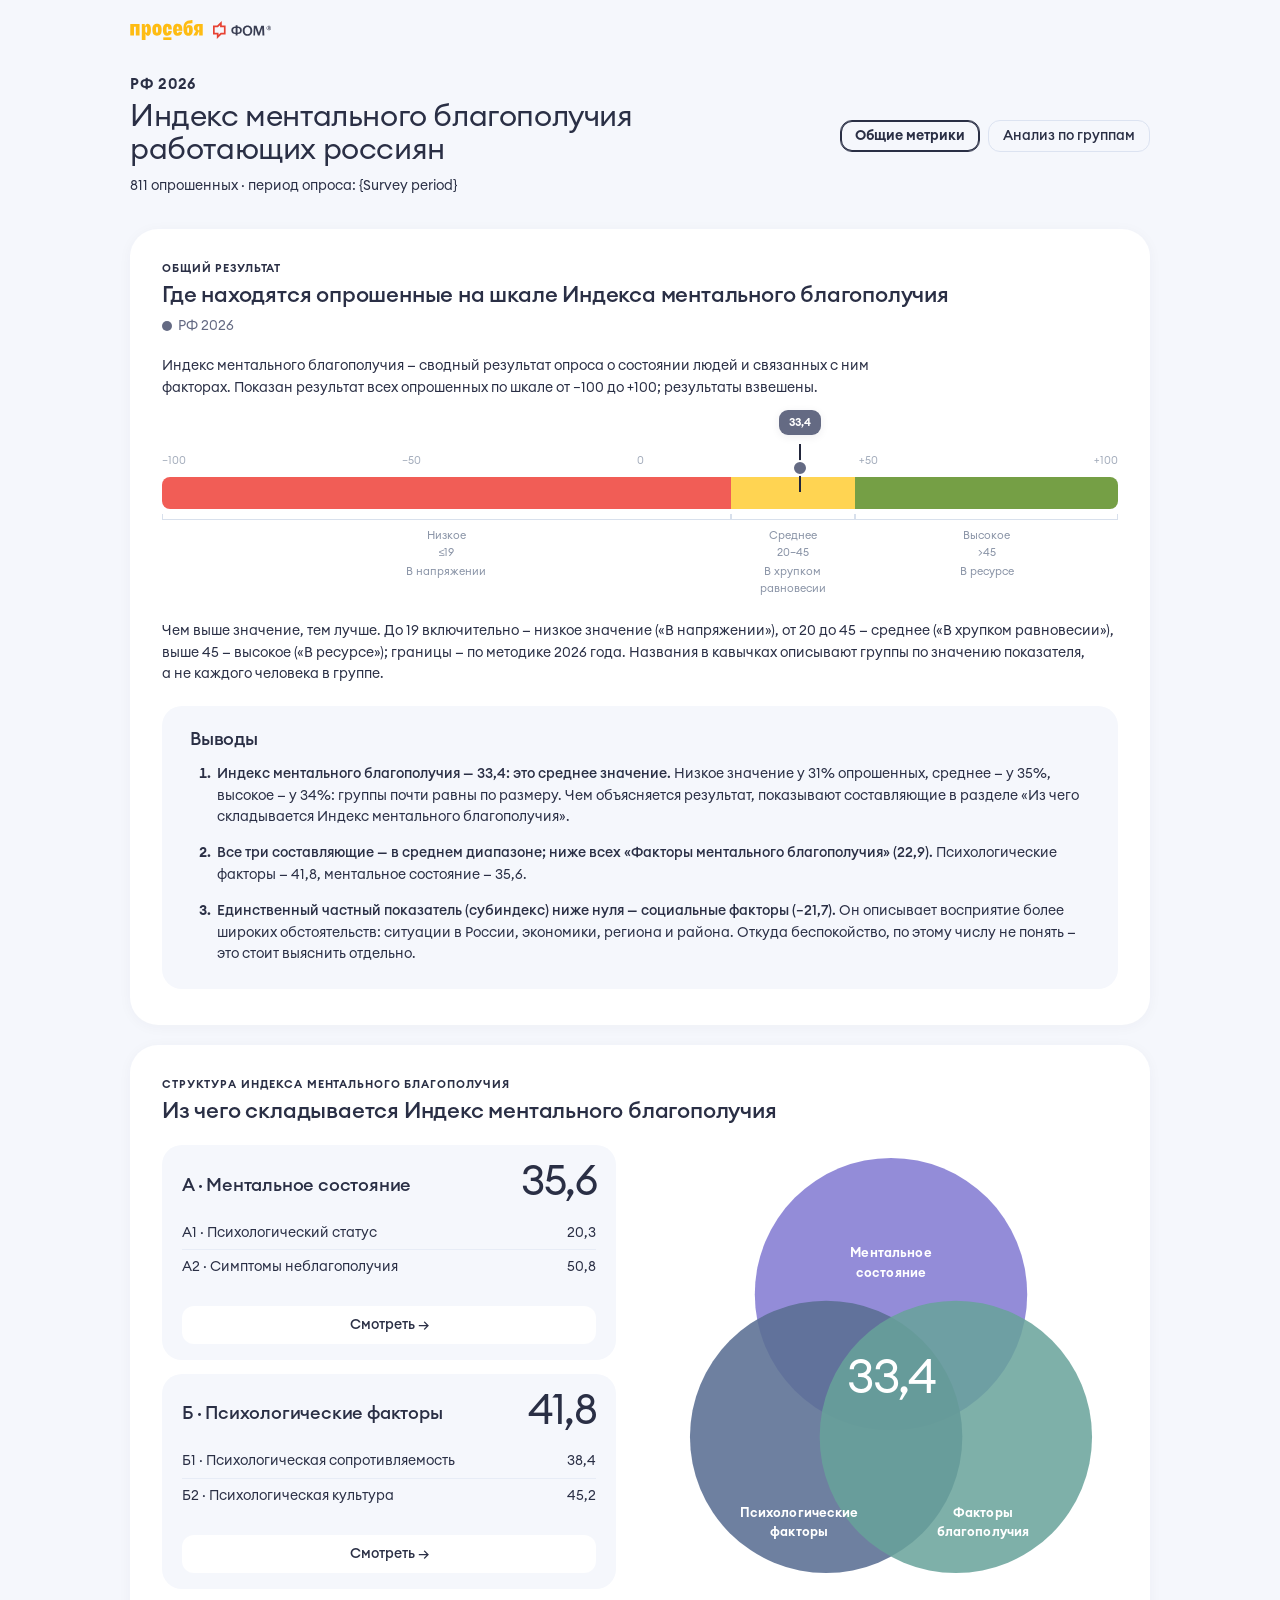
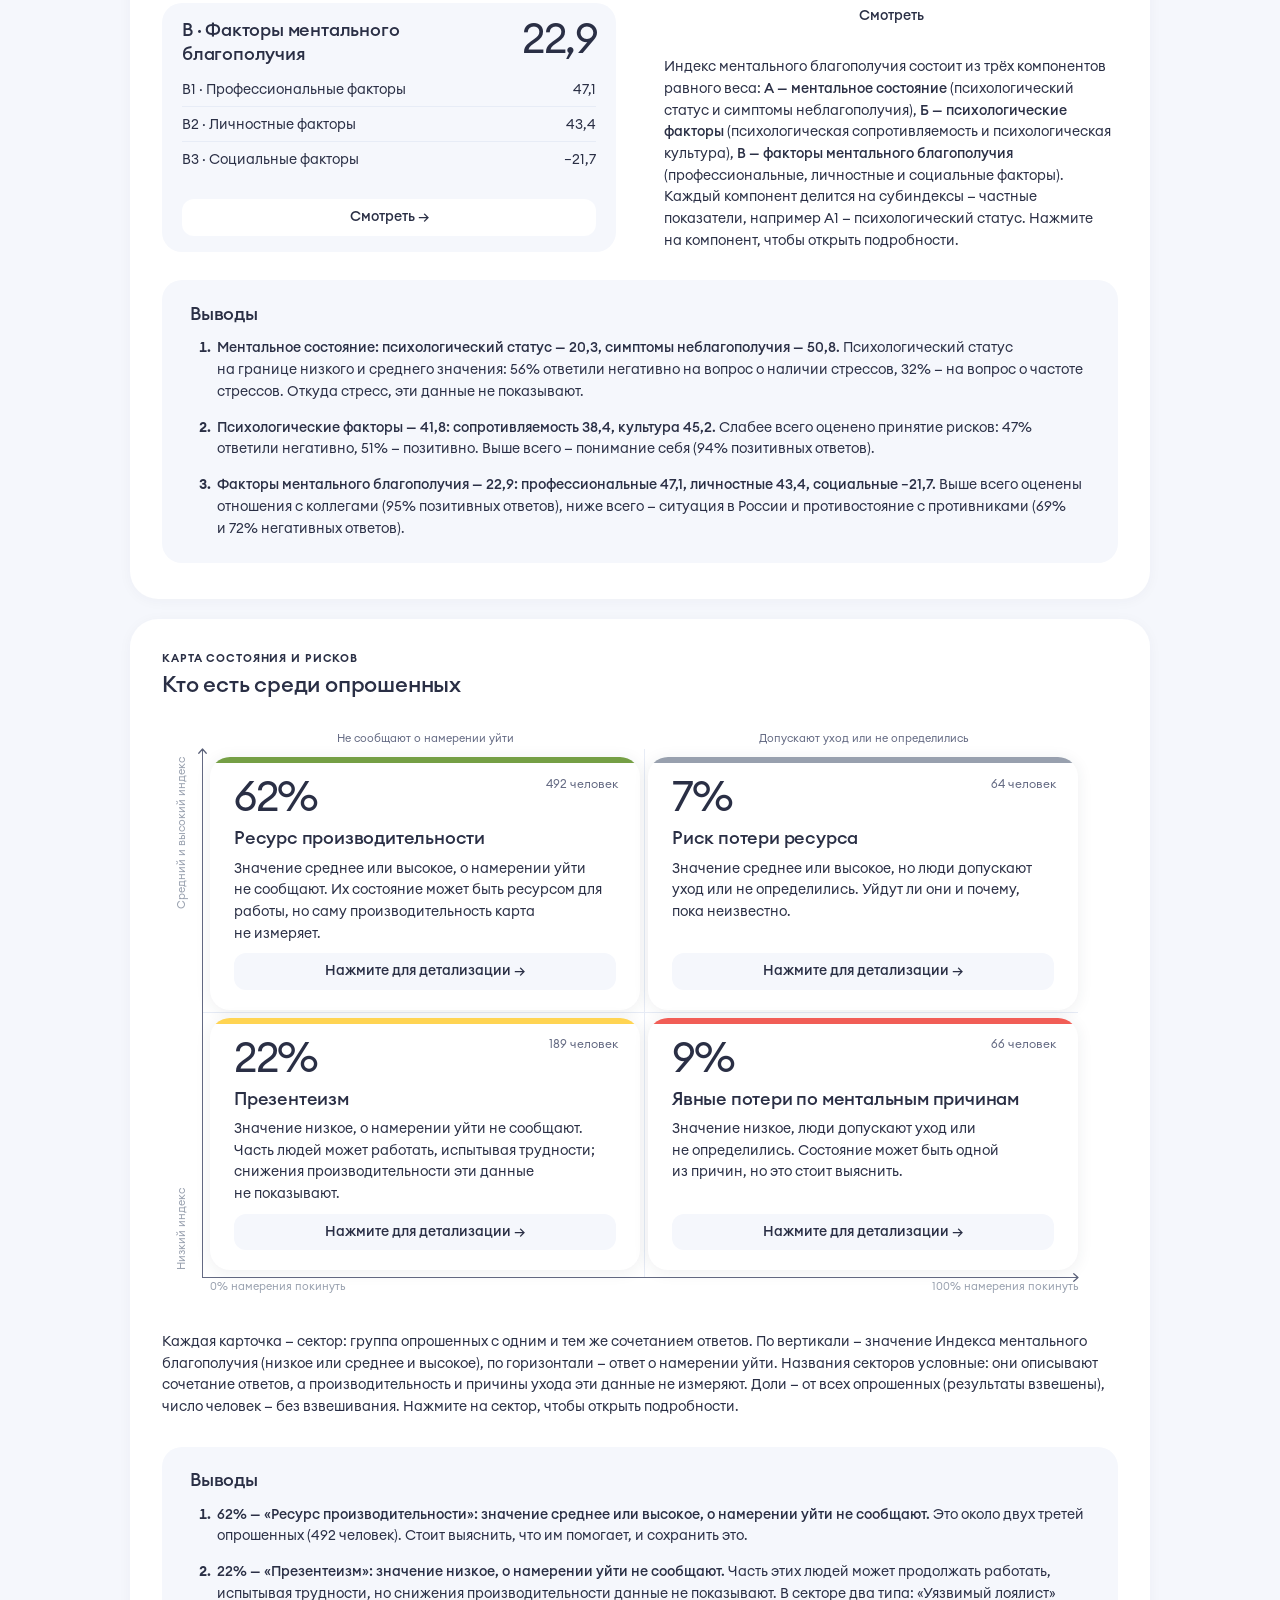
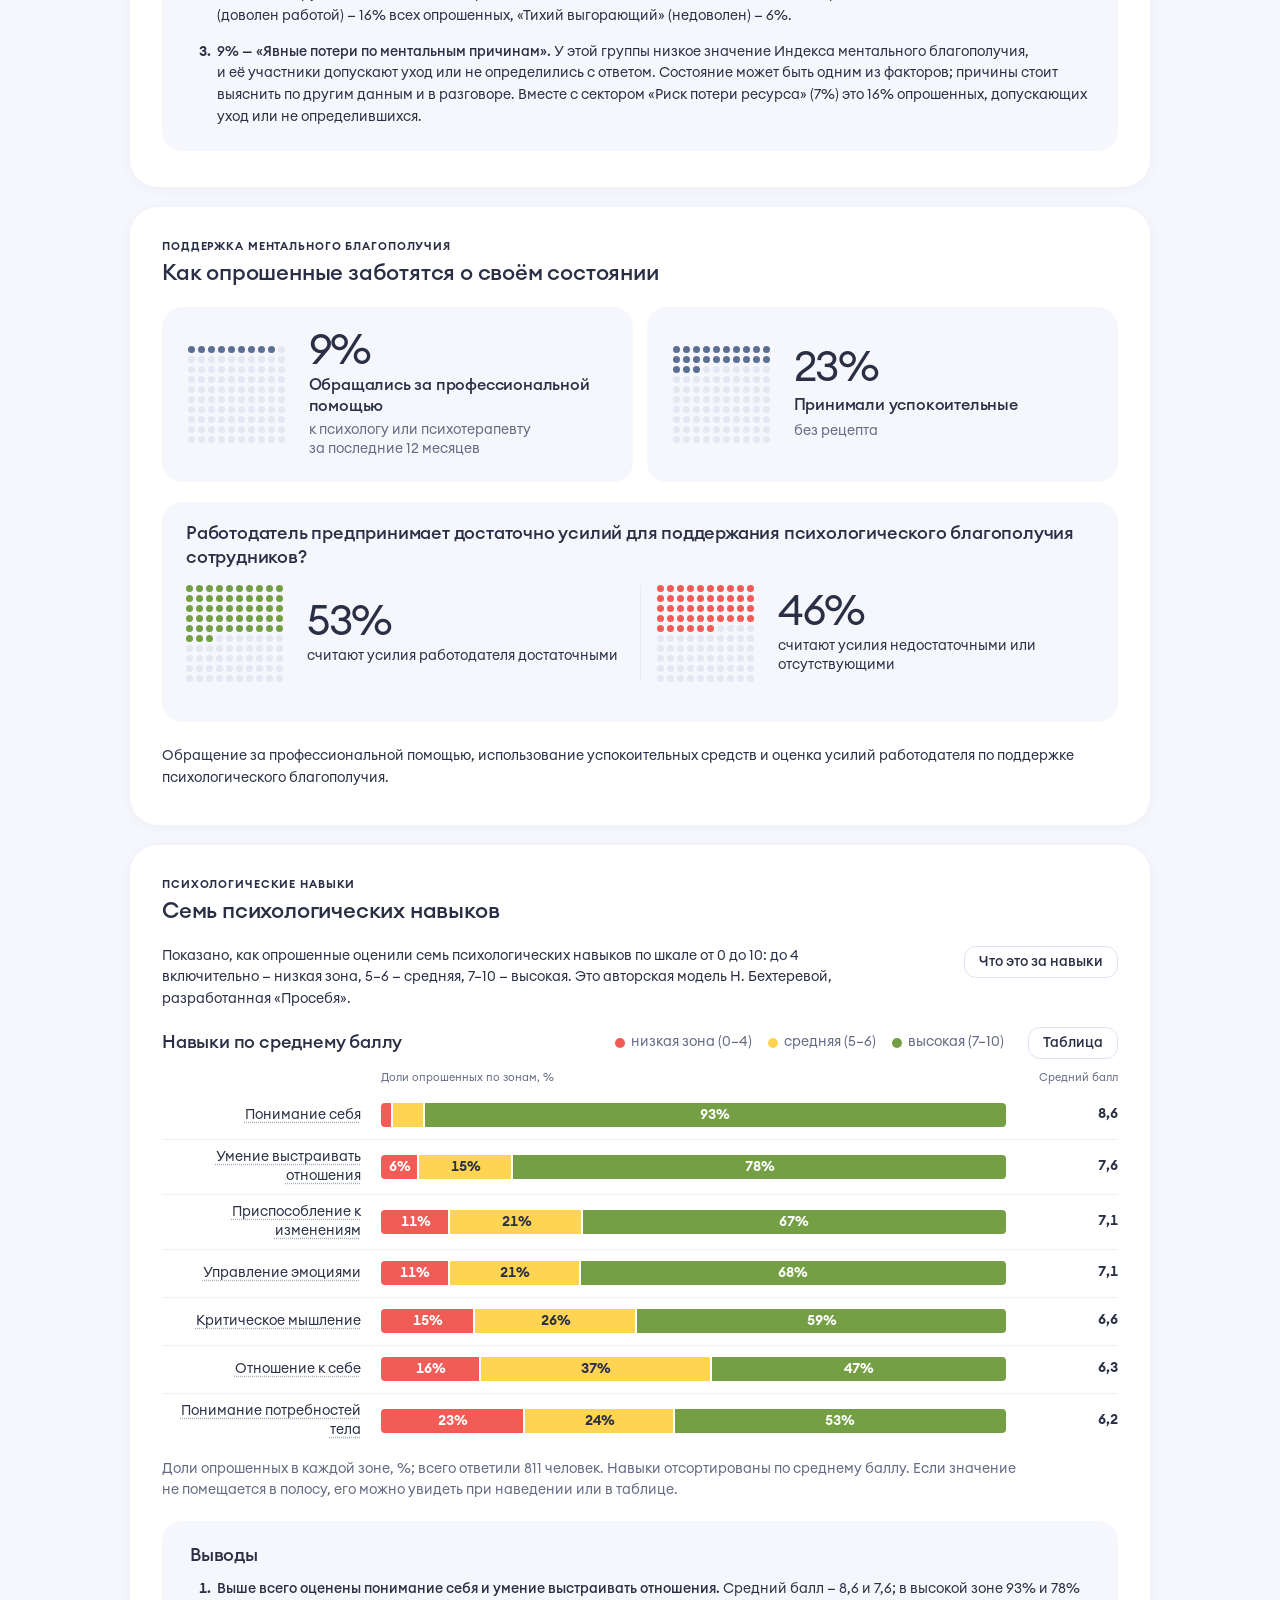
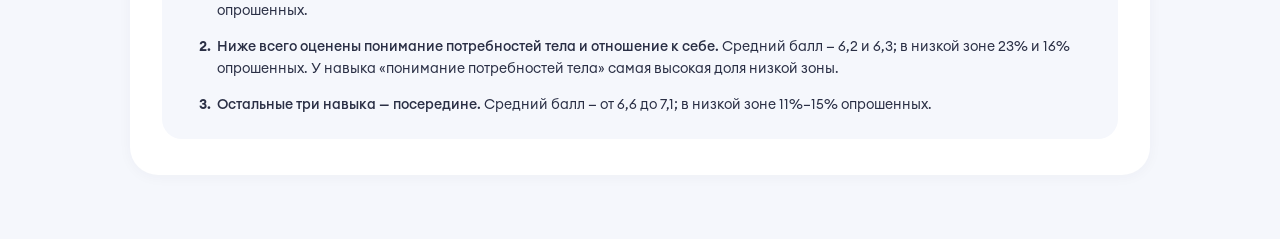
==== commit e6b4e4ea: "v2: страницы секторов на одной подложке, подгруппы в два столбца с кольцевыми диаграммами; без серой" ====
--- a/dashboard-v2.html
+++ b/dashboard-v2.html
@@ -605,7 +605,7 @@
 .chart-tip.is-visible{opacity:1}
 </style>
 <link rel="stylesheet" href="assets/css/dashboard.css?v=20261022p">
-<link rel="stylesheet" href="assets/css/dashboard-soft.css?v=20261029m">
+<link rel="stylesheet" href="assets/css/dashboard-soft.css?v=20261029o">
 </head>
 <body>
 
@@ -1329,6 +1329,7 @@
       <div class="risk-axis-y-label risk-axis-y-label-top"><span>высокое &gt;45</span></div>
       <div class="seg-card seg-green seg-card--static">
         <div class="seg-card__head">
+          <span class="seg-donut" style="--p:32" aria-hidden="true"></span>
           <div class="seg-pct">32%</div>
           <div class="seg-n">240&nbsp;человек</div>
         </div>
@@ -1337,6 +1338,7 @@
       </div>
       <div class="seg-card seg-neutral seg-card--static">
         <div class="seg-card__head">
+          <span class="seg-donut" style="--p:1" aria-hidden="true"></span>
           <div class="seg-pct">&lt;1%</div>
           <div class="seg-n">6&nbsp;человек</div>
         </div>
@@ -1347,6 +1349,7 @@
       <div class="risk-axis-y-label risk-axis-y-label-bottom"><span>среднее 20–45</span></div>
       <div class="seg-card seg-neutral seg-card--static">
         <div class="seg-card__head">
+          <span class="seg-donut" style="--p:25" aria-hidden="true"></span>
           <div class="seg-pct">25%</div>
           <div class="seg-n">210&nbsp;человек</div>
         </div>
@@ -1355,6 +1358,7 @@
       </div>
       <div class="seg-card seg-neutral seg-card--static">
         <div class="seg-card__head">
+          <span class="seg-donut" style="--p:5" aria-hidden="true"></span>
           <div class="seg-pct">5%</div>
           <div class="seg-n">36&nbsp;человек</div>
         </div>
@@ -1394,6 +1398,7 @@
     </div>
     <div style="display:grid;grid-template-columns:1fr;gap:12px;"><div class="seg-card seg-yellow seg-card--static">
         <div class="seg-card__head">
+          <span class="seg-donut" style="--p:16" aria-hidden="true"></span>
           <div class="seg-pct">16%</div>
           <div class="seg-n">141&nbsp;человек</div>
         </div>
@@ -1401,6 +1406,7 @@
         <div class="seg-desc">Доволен работой, о&nbsp;намерении уйти не&nbsp;сообщает, значение низкое.</div>
       </div><div class="seg-card seg-red seg-card--static">
         <div class="seg-card__head">
+          <span class="seg-donut" style="--p:6" aria-hidden="true"></span>
           <div class="seg-pct">6%</div>
           <div class="seg-n">48&nbsp;человек</div>
         </div>
@@ -1462,6 +1468,7 @@
     </div>
     <div style="display:grid;grid-template-columns:1fr;gap:12px;"><div class="seg-card seg-red seg-card--static">
         <div class="seg-card__head">
+          <span class="seg-donut" style="--p:6" aria-hidden="true"></span>
           <div class="seg-pct">6%</div>
           <div class="seg-n">42&nbsp;человека</div>
         </div>
@@ -1469,6 +1476,7 @@
         <div class="seg-desc">Недоволен работой, значение низкое, допускает уход или не&nbsp;определился. Причин эти данные не&nbsp;показывают.</div>
       </div><div class="seg-card seg-red seg-card--static">
         <div class="seg-card__head">
+          <span class="seg-donut" style="--p:3" aria-hidden="true"></span>
           <div class="seg-pct">3%</div>
           <div class="seg-n">24&nbsp;человека</div>
         </div>
--- a/assets/css/dashboard-soft.css
+++ b/assets/css/dashboard-soft.css
@@ -181,3 +181,31 @@
 /* ── Страницы секторов: первые два блока (шапка сектора и следующий) — на одной подложке ── */
 .seg-hero { margin-bottom: 0; border-bottom-left-radius: 0; border-bottom-right-radius: 0; box-shadow: none; padding-bottom: 1.25rem; }
 .seg-hero + .dashboard-section { border-top-left-radius: 0; border-top-right-radius: 0; padding-top: .5rem; margin-top: 0; box-shadow: 0 2px 14px rgba(42, 47, 69, .04); }
+
+/* ── Шкала Индекса: без серой подложки ── */
+.dashboard-section .index-scale-chart[style] { background: transparent !important; border-radius: 0 !important; }
+
+/* ── Табы, чипсы: без заливки цветом; выбранный — тёмный контур и плотнее шрифт ── */
+.view-tabs .nav-tab, .slice-btn { background: transparent !important; }
+.view-tabs .nav-tab.active, .slice-btn.active-slice { background: transparent !important; color: var(--text) !important; border-color: var(--text) !important; box-shadow: inset 0 0 0 1px var(--text); font-weight: 600 !important; }
+
+/* ── Страницы секторов: все блоки — на одной подложке, без теней, карточки плоские ── */
+.sd-wrap > .dashboard-section { box-shadow: none; }
+.sd-wrap > .dashboard-section:not(:last-of-type) { margin-bottom: 0; border-bottom-left-radius: 0; border-bottom-right-radius: 0; }
+.sd-wrap > .dashboard-section + .dashboard-section { margin-top: 0; border-top-left-radius: 0; border-top-right-radius: 0; padding-top: .5rem; }
+.sd-wrap .insight-card { background: transparent !important; border-top: 1px solid var(--border) !important; border-radius: 0 !important; padding: 1.5rem 0 0 !important; }
+.seg-card--static { background: transparent !important; box-shadow: none !important; cursor: default; }
+.seg-card--static:hover { box-shadow: none !important; }
+/* подгруппы сектора — в два столбца, а не друг под другом */
+.sd-wrap .dashboard-section > div[style*="grid-template-columns:1fr;gap:12px"] { grid-template-columns: repeat(2, minmax(0, 1fr)) !important; gap: 1.5rem 2rem !important; }
+@media (max-width: 760px) { .sd-wrap .dashboard-section > div[style*="grid-template-columns:1fr;gap:12px"] { grid-template-columns: 1fr !important; } }
+
+/* ── Кольцевая диаграмма рядом с процентом ── */
+.seg-card__head { align-items: center !important; gap: 14px !important; }
+.seg-donut { --c: #98A0AE; flex: none; width: 48px; height: 48px; border-radius: 50%;
+  background: conic-gradient(var(--c) calc(var(--p) * 1%), #E9EDF6 0);
+  -webkit-mask: radial-gradient(farthest-side, transparent calc(100% - 7px), #000 calc(100% - 6px));
+  mask: radial-gradient(farthest-side, transparent calc(100% - 7px), #000 calc(100% - 6px)); }
+.seg-green .seg-donut { --c: #759F45; }
+.seg-yellow .seg-donut { --c: #F5C93C; }
+.seg-red .seg-donut { --c: #F15D56; }
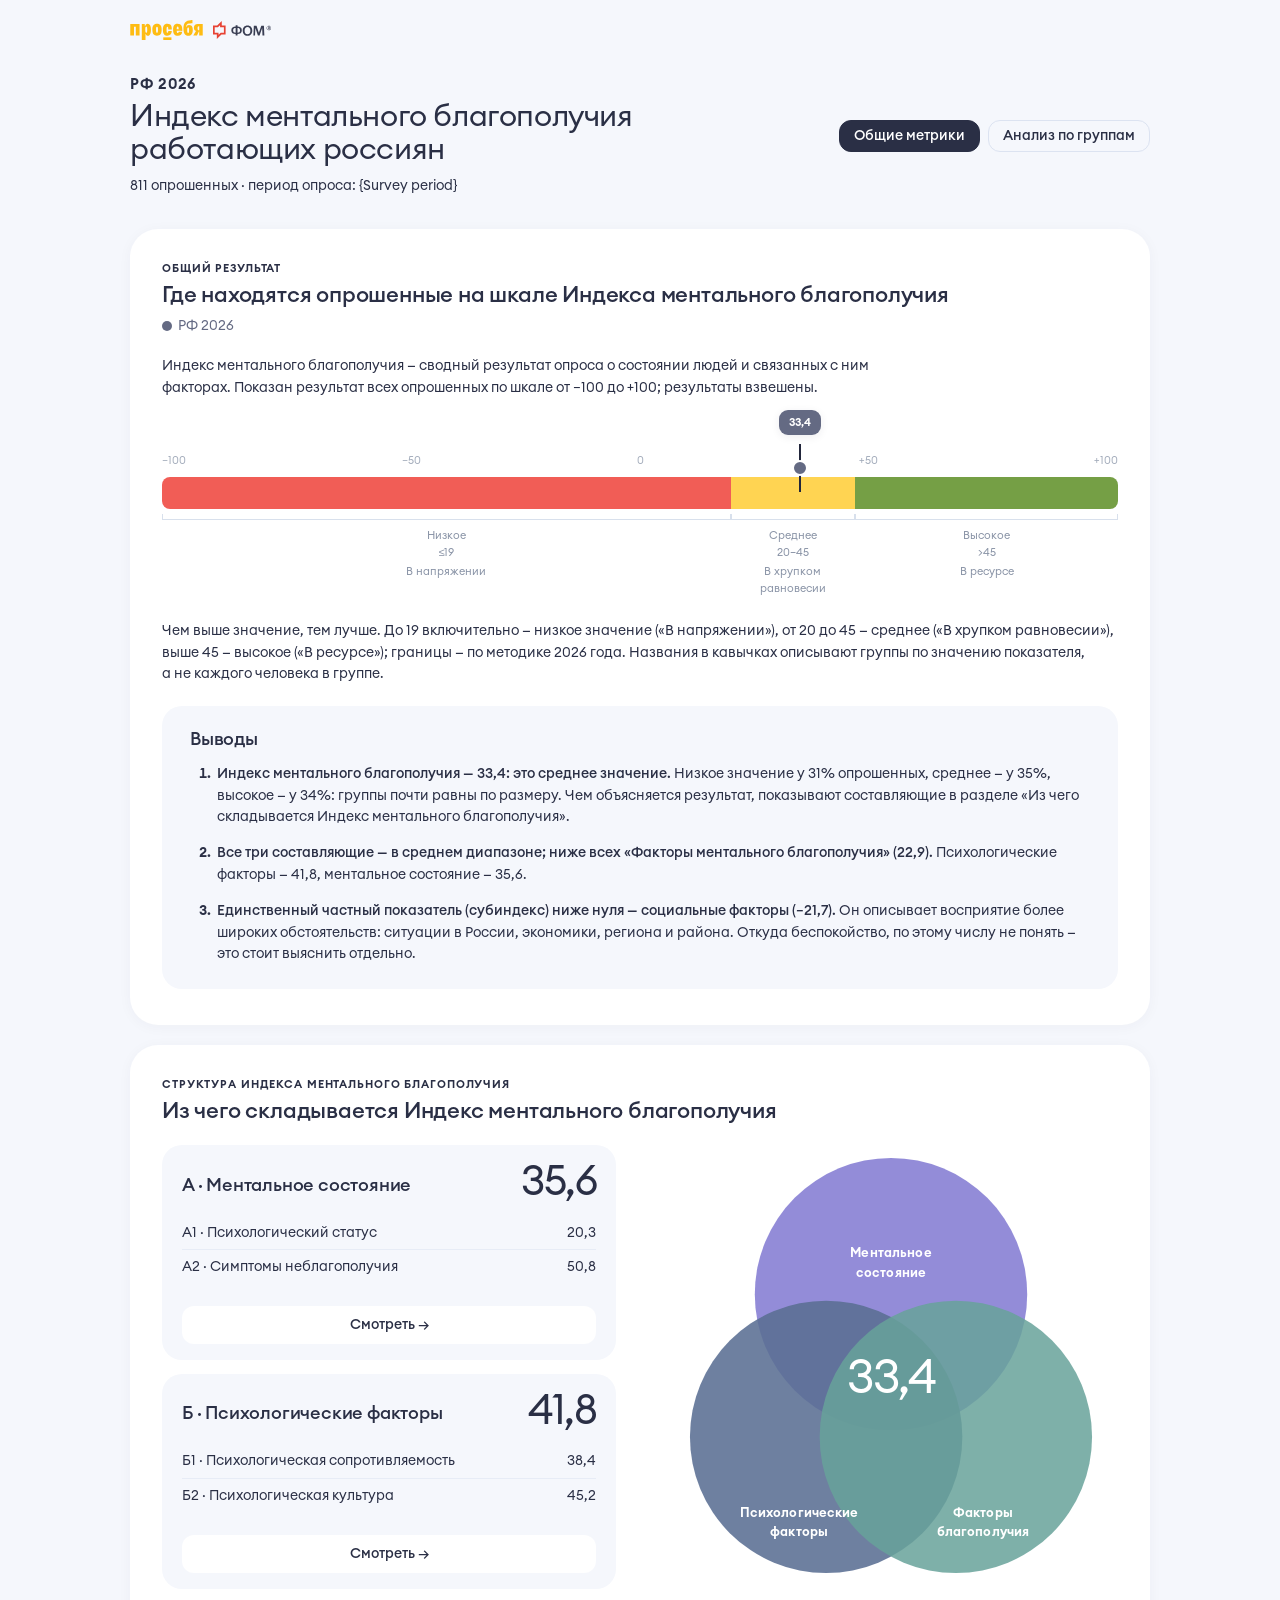
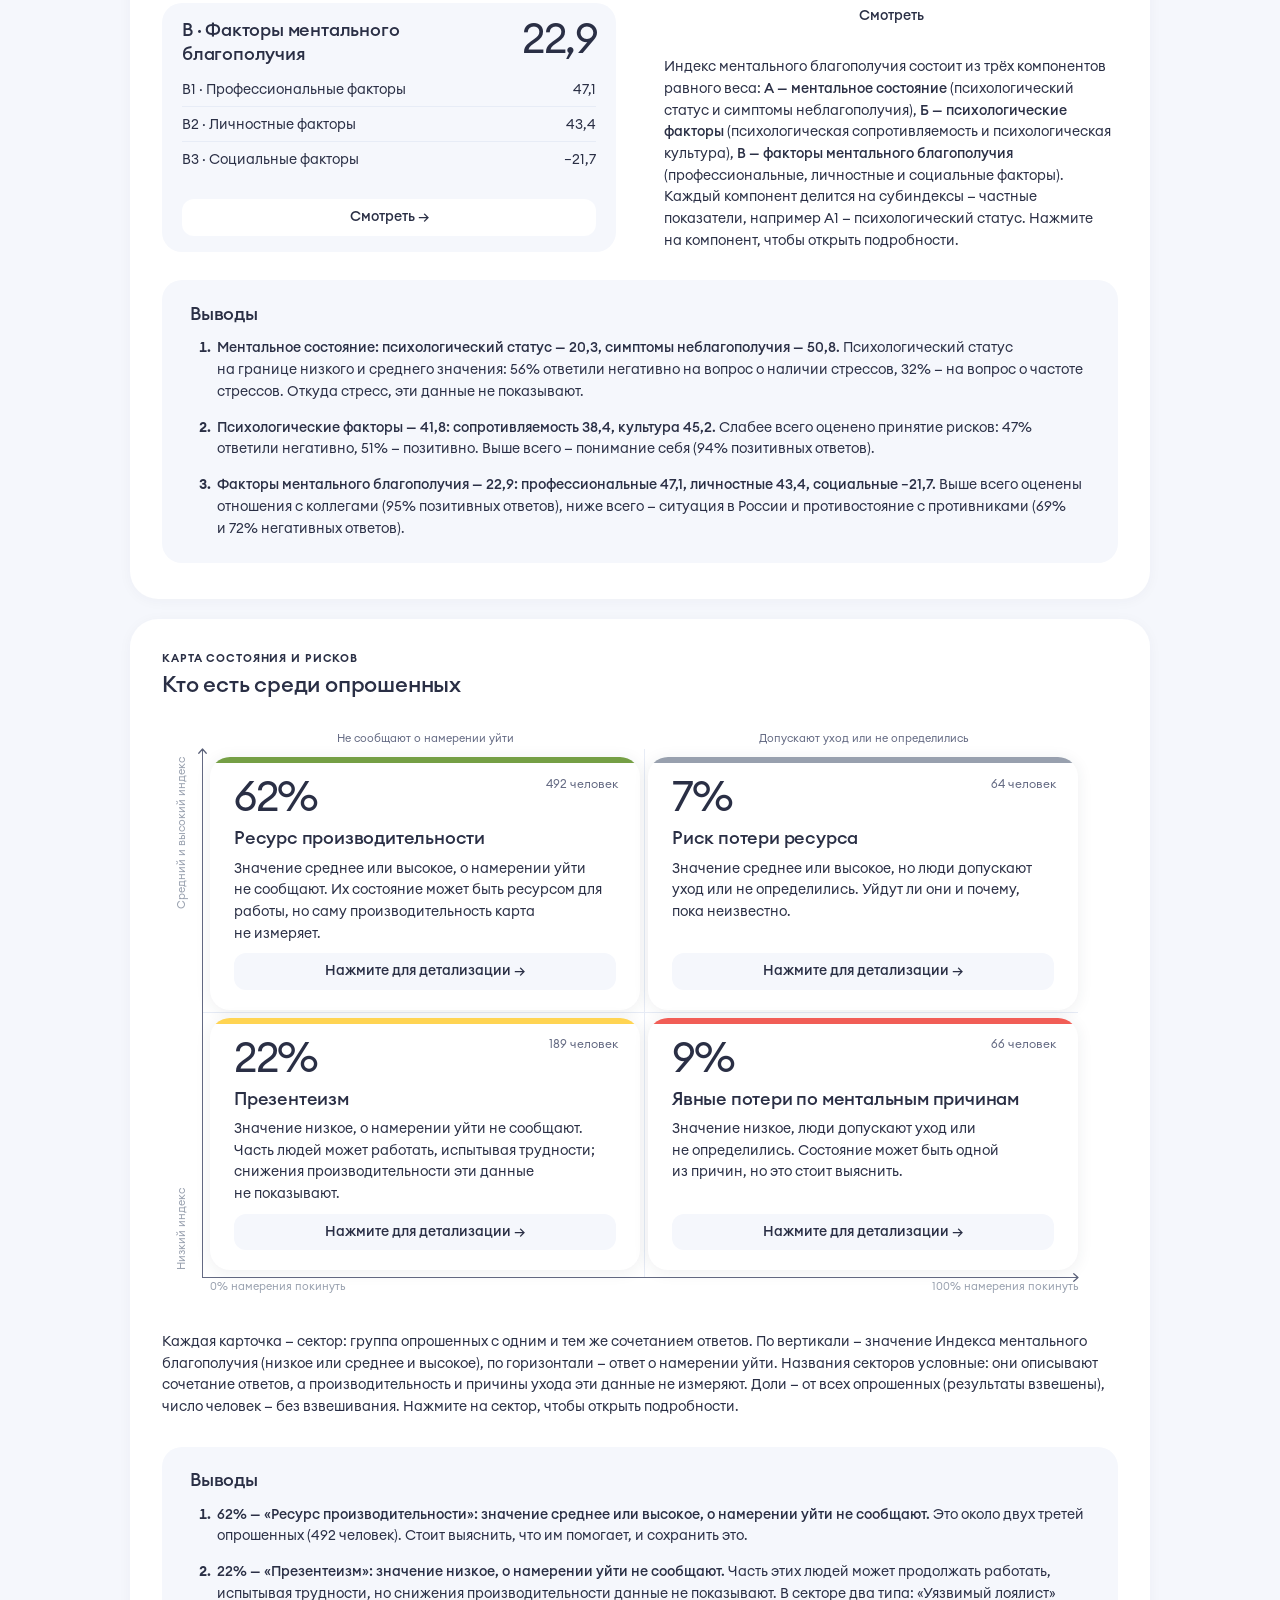
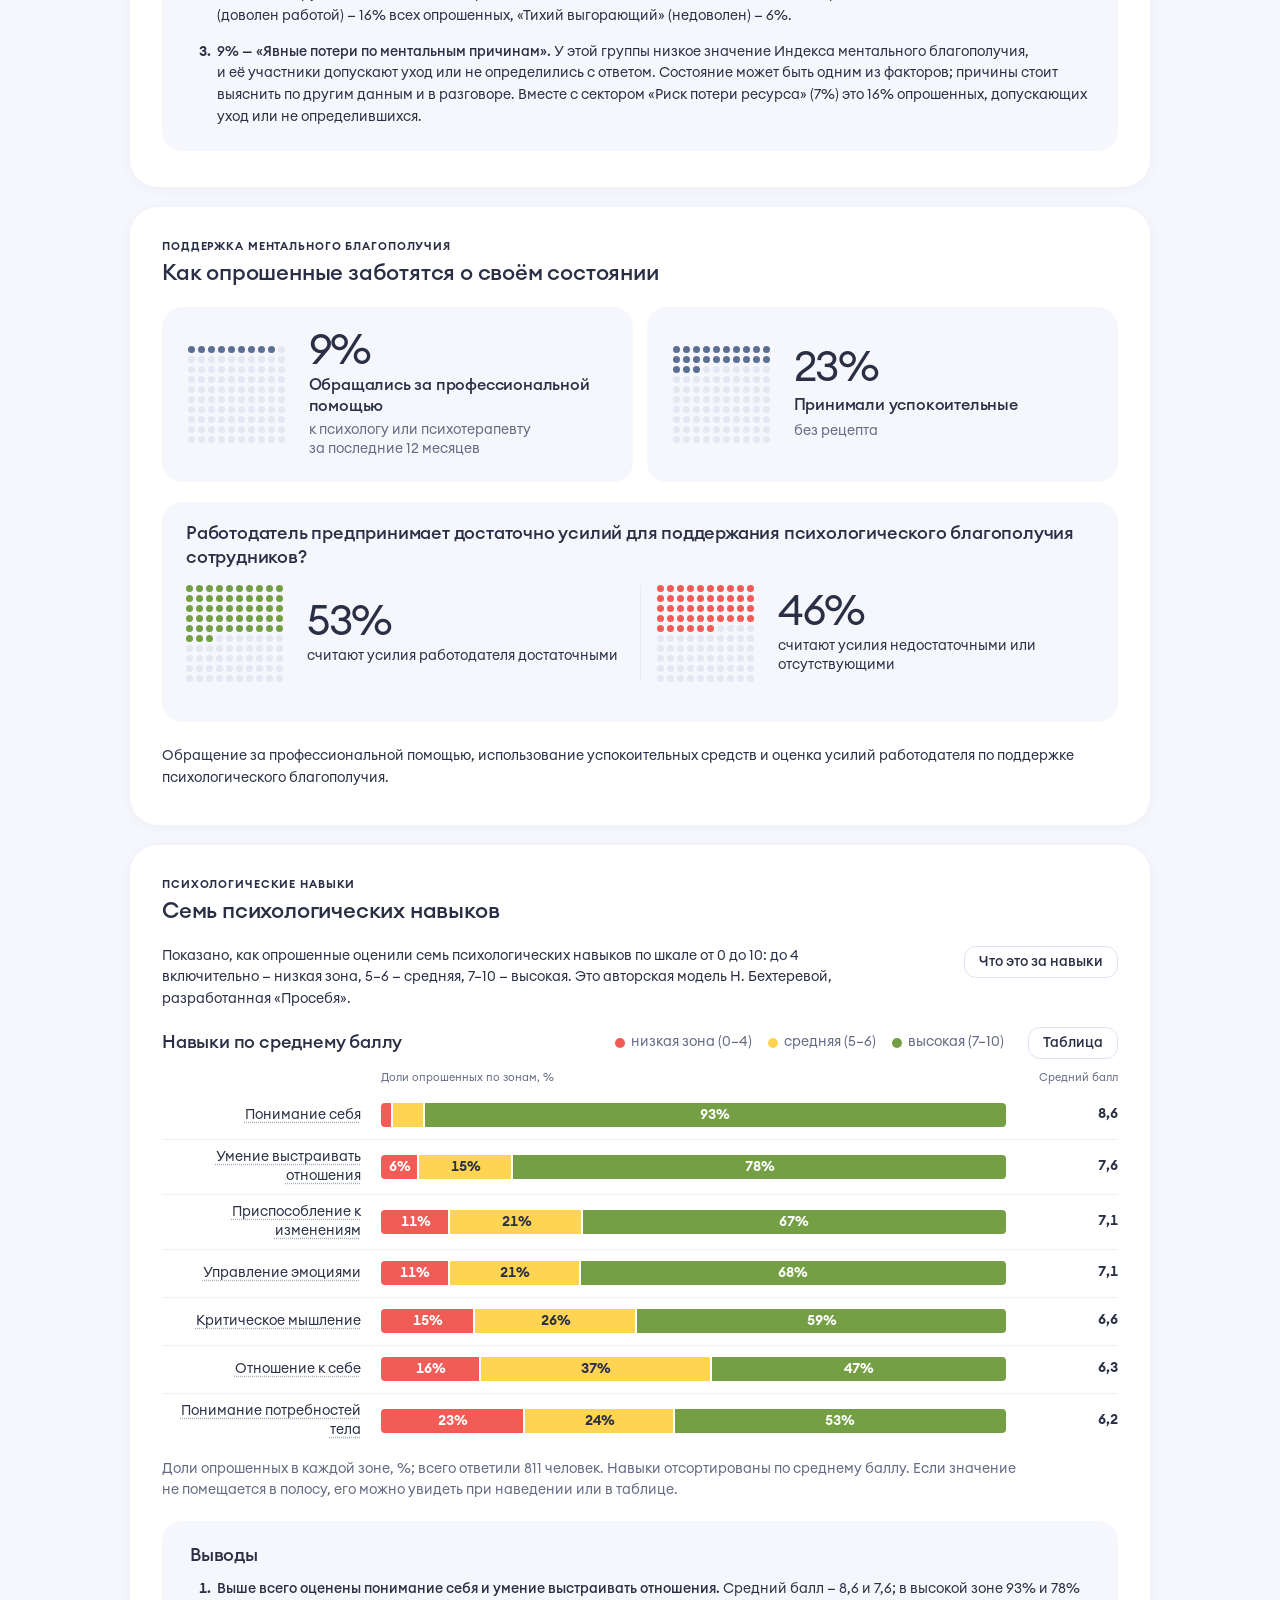
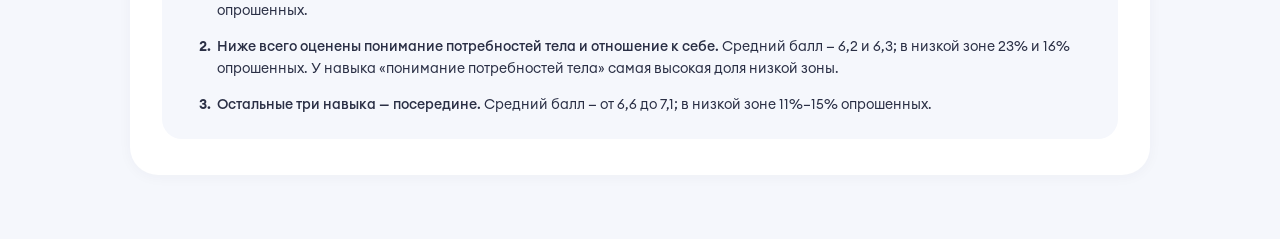
==== commit 7c4b3ece: "v2: выбранные табы с заливкой, кнопки-переключатели без заливки; тень у карточек с осью; выводы серо" ====
--- a/dashboard-v2.html
+++ b/dashboard-v2.html
@@ -605,7 +605,7 @@
 .chart-tip.is-visible{opacity:1}
 </style>
 <link rel="stylesheet" href="assets/css/dashboard.css?v=20261022p">
-<link rel="stylesheet" href="assets/css/dashboard-soft.css?v=20261029o">
+<link rel="stylesheet" href="assets/css/dashboard-soft.css?v=20261029r">
 </head>
 <body>
 
@@ -1509,6 +1509,10 @@
       <span class="legend-item legend-note">* меньше 10&nbsp;человек&nbsp;— значения ориентировочные; для групп меньше 5&nbsp;человек значения не&nbsp;показаны</span>
       <span class="legend-item legend-note">Нажмите на&nbsp;заголовок столбца, чтобы отсортировать группы: первое нажатие&nbsp;— по&nbsp;убыванию, второе&nbsp;— по&nbsp;возрастанию, третье&nbsp;— исходный порядок</span>
       </div>
+    <div class="legend analytics-legend analytics-legend--heat">
+      <span class="legend-item legend-note">Цвет ячеек в&nbsp;таблицах «Карта состояния и&nbsp;рисков» и&nbsp;«Поддержка»&nbsp;— по&nbsp;сравнению с&nbsp;другими группами в&nbsp;этом же столбце (цвета те&nbsp;же, что в&nbsp;легенде выше).</span>
+      <span class="legend-item legend-note">Выше&nbsp;— благоприятнее для столбцов «Ресурс производительности», «К&nbsp;психологу» и&nbsp;«Работодатель: достаточно»; в&nbsp;остальных столбцах благоприятнее меньшее значение.</span>
+    </div>
     </div>
   </div>
 
@@ -1574,7 +1578,6 @@
       </div>
       <div class="analytics-table-divider">Карта состояния и&nbsp;рисков</div>
       <p class="analytics-table-note">Какая доля группы попала в&nbsp;каждый сектор карты, %.</p>
-      <div class="legend heat-legend" aria-label="Цвет ячейки — по сравнению с другими группами в столбце"><span class="legend-item legend-note">Цвет ячейки — по&nbsp;сравнению с&nbsp;другими группами в&nbsp;столбце:</span><span class="legend-item"><span class="legend-dot legend-dot--tint" style="background:#BACFA2;--edge:#759F45"></span>благоприятно</span><span class="legend-item"><span class="legend-dot legend-dot--tint" style="background:#FFF4D4;--edge:#E0B53A"></span>средне</span><span class="legend-item"><span class="legend-dot legend-dot--tint" style="background:#F7A6A2;--edge:#F15D56"></span>требует внимания</span><span class="legend-item legend-note">Выше — благоприятнее для столбцов «Ресурс производительности», «К&nbsp;психологу» и «Работодатель: достаточно»; в&nbsp;остальных столбцах благоприятнее меньшее значение.</span></div>
       <div style="overflow-x:auto;">
         <table data-sortable data-heat style="width:100%;border-collapse:collapse;min-width:600px;">
           <thead><tr>
@@ -1586,7 +1589,6 @@
       </div>
       <div class="analytics-table-divider">Поддержка ментального благополучия</div>
       <p class="analytics-table-note">Доли группы, %: за&nbsp;последние 12 месяцев обращались к&nbsp;психологу, принимали успокоительные; считают усилия работодателя достаточными или недостаточными.</p>
-      <div class="legend heat-legend" aria-label="Цвет ячейки — по сравнению с другими группами в столбце"><span class="legend-item legend-note">Цвет ячейки — по&nbsp;сравнению с&nbsp;другими группами в&nbsp;столбце:</span><span class="legend-item"><span class="legend-dot legend-dot--tint" style="background:#BACFA2;--edge:#759F45"></span>благоприятно</span><span class="legend-item"><span class="legend-dot legend-dot--tint" style="background:#FFF4D4;--edge:#E0B53A"></span>средне</span><span class="legend-item"><span class="legend-dot legend-dot--tint" style="background:#F7A6A2;--edge:#F15D56"></span>требует внимания</span><span class="legend-item legend-note">Выше — благоприятнее для столбцов «Ресурс производительности», «К&nbsp;психологу» и «Работодатель: достаточно»; в&nbsp;остальных столбцах благоприятнее меньшее значение.</span></div>
       <div style="overflow-x:auto;">
         <table data-sortable data-heat style="width:100%;border-collapse:collapse;min-width:700px;">
           <thead><tr>
@@ -1624,7 +1626,6 @@
       </div>
       <div class="analytics-table-divider">Карта состояния и&nbsp;рисков</div>
       <p class="analytics-table-note">Какая доля группы попала в&nbsp;каждый сектор карты, %.</p>
-      <div class="legend heat-legend" aria-label="Цвет ячейки — по сравнению с другими группами в столбце"><span class="legend-item legend-note">Цвет ячейки — по&nbsp;сравнению с&nbsp;другими группами в&nbsp;столбце:</span><span class="legend-item"><span class="legend-dot legend-dot--tint" style="background:#BACFA2;--edge:#759F45"></span>благоприятно</span><span class="legend-item"><span class="legend-dot legend-dot--tint" style="background:#FFF4D4;--edge:#E0B53A"></span>средне</span><span class="legend-item"><span class="legend-dot legend-dot--tint" style="background:#F7A6A2;--edge:#F15D56"></span>требует внимания</span><span class="legend-item legend-note">Выше — благоприятнее для столбцов «Ресурс производительности», «К&nbsp;психологу» и «Работодатель: достаточно»; в&nbsp;остальных столбцах благоприятнее меньшее значение.</span></div>
       <div style="overflow-x:auto;">
         <table data-sortable data-heat style="width:100%;border-collapse:collapse;min-width:600px;">
           <thead><tr>
@@ -1636,7 +1637,6 @@
       </div>
       <div class="analytics-table-divider">Поддержка ментального благополучия</div>
       <p class="analytics-table-note">Доли группы, %: за&nbsp;последние 12 месяцев обращались к&nbsp;психологу, принимали успокоительные; считают усилия работодателя достаточными или недостаточными.</p>
-      <div class="legend heat-legend" aria-label="Цвет ячейки — по сравнению с другими группами в столбце"><span class="legend-item legend-note">Цвет ячейки — по&nbsp;сравнению с&nbsp;другими группами в&nbsp;столбце:</span><span class="legend-item"><span class="legend-dot legend-dot--tint" style="background:#BACFA2;--edge:#759F45"></span>благоприятно</span><span class="legend-item"><span class="legend-dot legend-dot--tint" style="background:#FFF4D4;--edge:#E0B53A"></span>средне</span><span class="legend-item"><span class="legend-dot legend-dot--tint" style="background:#F7A6A2;--edge:#F15D56"></span>требует внимания</span><span class="legend-item legend-note">Выше — благоприятнее для столбцов «Ресурс производительности», «К&nbsp;психологу» и «Работодатель: достаточно»; в&nbsp;остальных столбцах благоприятнее меньшее значение.</span></div>
       <div style="overflow-x:auto;">
         <table data-sortable data-heat style="width:100%;border-collapse:collapse;min-width:700px;">
           <thead><tr>
@@ -1674,7 +1674,6 @@
       </div>
       <div class="analytics-table-divider">Карта состояния и&nbsp;рисков</div>
       <p class="analytics-table-note">Какая доля группы попала в&nbsp;каждый сектор карты, %.</p>
-      <div class="legend heat-legend" aria-label="Цвет ячейки — по сравнению с другими группами в столбце"><span class="legend-item legend-note">Цвет ячейки — по&nbsp;сравнению с&nbsp;другими группами в&nbsp;столбце:</span><span class="legend-item"><span class="legend-dot legend-dot--tint" style="background:#BACFA2;--edge:#759F45"></span>благоприятно</span><span class="legend-item"><span class="legend-dot legend-dot--tint" style="background:#FFF4D4;--edge:#E0B53A"></span>средне</span><span class="legend-item"><span class="legend-dot legend-dot--tint" style="background:#F7A6A2;--edge:#F15D56"></span>требует внимания</span><span class="legend-item legend-note">Выше — благоприятнее для столбцов «Ресурс производительности», «К&nbsp;психологу» и «Работодатель: достаточно»; в&nbsp;остальных столбцах благоприятнее меньшее значение.</span></div>
       <div style="overflow-x:auto;">
         <table data-sortable data-heat style="width:100%;border-collapse:collapse;min-width:600px;">
           <thead><tr>
@@ -1686,7 +1685,6 @@
       </div>
       <div class="analytics-table-divider">Поддержка ментального благополучия</div>
       <p class="analytics-table-note">Доли группы, %: за&nbsp;последние 12 месяцев обращались к&nbsp;психологу, принимали успокоительные; считают усилия работодателя достаточными или недостаточными.</p>
-      <div class="legend heat-legend" aria-label="Цвет ячейки — по сравнению с другими группами в столбце"><span class="legend-item legend-note">Цвет ячейки — по&nbsp;сравнению с&nbsp;другими группами в&nbsp;столбце:</span><span class="legend-item"><span class="legend-dot legend-dot--tint" style="background:#BACFA2;--edge:#759F45"></span>благоприятно</span><span class="legend-item"><span class="legend-dot legend-dot--tint" style="background:#FFF4D4;--edge:#E0B53A"></span>средне</span><span class="legend-item"><span class="legend-dot legend-dot--tint" style="background:#F7A6A2;--edge:#F15D56"></span>требует внимания</span><span class="legend-item legend-note">Выше — благоприятнее для столбцов «Ресурс производительности», «К&nbsp;психологу» и «Работодатель: достаточно»; в&nbsp;остальных столбцах благоприятнее меньшее значение.</span></div>
       <div style="overflow-x:auto;">
         <table data-sortable data-heat style="width:100%;border-collapse:collapse;min-width:700px;">
           <thead><tr>
@@ -1724,7 +1722,6 @@
       </div>
       <div class="analytics-table-divider">Карта состояния и&nbsp;рисков</div>
       <p class="analytics-table-note">Какая доля группы попала в&nbsp;каждый сектор карты, %.</p>
-      <div class="legend heat-legend" aria-label="Цвет ячейки — по сравнению с другими группами в столбце"><span class="legend-item legend-note">Цвет ячейки — по&nbsp;сравнению с&nbsp;другими группами в&nbsp;столбце:</span><span class="legend-item"><span class="legend-dot legend-dot--tint" style="background:#BACFA2;--edge:#759F45"></span>благоприятно</span><span class="legend-item"><span class="legend-dot legend-dot--tint" style="background:#FFF4D4;--edge:#E0B53A"></span>средне</span><span class="legend-item"><span class="legend-dot legend-dot--tint" style="background:#F7A6A2;--edge:#F15D56"></span>требует внимания</span><span class="legend-item legend-note">Выше — благоприятнее для столбцов «Ресурс производительности», «К&nbsp;психологу» и «Работодатель: достаточно»; в&nbsp;остальных столбцах благоприятнее меньшее значение.</span></div>
       <div style="overflow-x:auto;">
         <table data-sortable data-heat style="width:100%;border-collapse:collapse;min-width:600px;">
           <thead><tr>
@@ -1736,7 +1733,6 @@
       </div>
       <div class="analytics-table-divider">Поддержка ментального благополучия</div>
       <p class="analytics-table-note">Доли группы, %: за&nbsp;последние 12 месяцев обращались к&nbsp;психологу, принимали успокоительные; считают усилия работодателя достаточными или недостаточными.</p>
-      <div class="legend heat-legend" aria-label="Цвет ячейки — по сравнению с другими группами в столбце"><span class="legend-item legend-note">Цвет ячейки — по&nbsp;сравнению с&nbsp;другими группами в&nbsp;столбце:</span><span class="legend-item"><span class="legend-dot legend-dot--tint" style="background:#BACFA2;--edge:#759F45"></span>благоприятно</span><span class="legend-item"><span class="legend-dot legend-dot--tint" style="background:#FFF4D4;--edge:#E0B53A"></span>средне</span><span class="legend-item"><span class="legend-dot legend-dot--tint" style="background:#F7A6A2;--edge:#F15D56"></span>требует внимания</span><span class="legend-item legend-note">Выше — благоприятнее для столбцов «Ресурс производительности», «К&nbsp;психологу» и «Работодатель: достаточно»; в&nbsp;остальных столбцах благоприятнее меньшее значение.</span></div>
       <div style="overflow-x:auto;">
         <table data-sortable data-heat style="width:100%;border-collapse:collapse;min-width:700px;">
           <thead><tr>
@@ -1774,7 +1770,6 @@
       </div>
       <div class="analytics-table-divider">Карта состояния и&nbsp;рисков</div>
       <p class="analytics-table-note">Какая доля группы попала в&nbsp;каждый сектор карты, %.</p>
-      <div class="legend heat-legend" aria-label="Цвет ячейки — по сравнению с другими группами в столбце"><span class="legend-item legend-note">Цвет ячейки — по&nbsp;сравнению с&nbsp;другими группами в&nbsp;столбце:</span><span class="legend-item"><span class="legend-dot legend-dot--tint" style="background:#BACFA2;--edge:#759F45"></span>благоприятно</span><span class="legend-item"><span class="legend-dot legend-dot--tint" style="background:#FFF4D4;--edge:#E0B53A"></span>средне</span><span class="legend-item"><span class="legend-dot legend-dot--tint" style="background:#F7A6A2;--edge:#F15D56"></span>требует внимания</span><span class="legend-item legend-note">Выше — благоприятнее для столбцов «Ресурс производительности», «К&nbsp;психологу» и «Работодатель: достаточно»; в&nbsp;остальных столбцах благоприятнее меньшее значение.</span></div>
       <div style="overflow-x:auto;">
         <table data-sortable data-heat style="width:100%;border-collapse:collapse;min-width:600px;">
           <thead><tr>
@@ -1786,7 +1781,6 @@
       </div>
       <div class="analytics-table-divider">Поддержка ментального благополучия</div>
       <p class="analytics-table-note">Доли группы, %: за&nbsp;последние 12 месяцев обращались к&nbsp;психологу, принимали успокоительные; считают усилия работодателя достаточными или недостаточными.</p>
-      <div class="legend heat-legend" aria-label="Цвет ячейки — по сравнению с другими группами в столбце"><span class="legend-item legend-note">Цвет ячейки — по&nbsp;сравнению с&nbsp;другими группами в&nbsp;столбце:</span><span class="legend-item"><span class="legend-dot legend-dot--tint" style="background:#BACFA2;--edge:#759F45"></span>благоприятно</span><span class="legend-item"><span class="legend-dot legend-dot--tint" style="background:#FFF4D4;--edge:#E0B53A"></span>средне</span><span class="legend-item"><span class="legend-dot legend-dot--tint" style="background:#F7A6A2;--edge:#F15D56"></span>требует внимания</span><span class="legend-item legend-note">Выше — благоприятнее для столбцов «Ресурс производительности», «К&nbsp;психологу» и «Работодатель: достаточно»; в&nbsp;остальных столбцах благоприятнее меньшее значение.</span></div>
       <div style="overflow-x:auto;">
         <table data-sortable data-heat style="width:100%;border-collapse:collapse;min-width:700px;">
           <thead><tr>
@@ -1824,7 +1818,6 @@
       </div>
       <div class="analytics-table-divider">Карта состояния и&nbsp;рисков</div>
       <p class="analytics-table-note">Какая доля группы попала в&nbsp;каждый сектор карты, %.</p>
-      <div class="legend heat-legend" aria-label="Цвет ячейки — по сравнению с другими группами в столбце"><span class="legend-item legend-note">Цвет ячейки — по&nbsp;сравнению с&nbsp;другими группами в&nbsp;столбце:</span><span class="legend-item"><span class="legend-dot legend-dot--tint" style="background:#BACFA2;--edge:#759F45"></span>благоприятно</span><span class="legend-item"><span class="legend-dot legend-dot--tint" style="background:#FFF4D4;--edge:#E0B53A"></span>средне</span><span class="legend-item"><span class="legend-dot legend-dot--tint" style="background:#F7A6A2;--edge:#F15D56"></span>требует внимания</span><span class="legend-item legend-note">Выше — благоприятнее для столбцов «Ресурс производительности», «К&nbsp;психологу» и «Работодатель: достаточно»; в&nbsp;остальных столбцах благоприятнее меньшее значение.</span></div>
       <div style="overflow-x:auto;">
         <table data-sortable data-heat style="width:100%;border-collapse:collapse;min-width:600px;">
           <thead><tr>
@@ -1836,7 +1829,6 @@
       </div>
       <div class="analytics-table-divider">Поддержка ментального благополучия</div>
       <p class="analytics-table-note">Доли группы, %: за&nbsp;последние 12 месяцев обращались к&nbsp;психологу, принимали успокоительные; считают усилия работодателя достаточными или недостаточными.</p>
-      <div class="legend heat-legend" aria-label="Цвет ячейки — по сравнению с другими группами в столбце"><span class="legend-item legend-note">Цвет ячейки — по&nbsp;сравнению с&nbsp;другими группами в&nbsp;столбце:</span><span class="legend-item"><span class="legend-dot legend-dot--tint" style="background:#BACFA2;--edge:#759F45"></span>благоприятно</span><span class="legend-item"><span class="legend-dot legend-dot--tint" style="background:#FFF4D4;--edge:#E0B53A"></span>средне</span><span class="legend-item"><span class="legend-dot legend-dot--tint" style="background:#F7A6A2;--edge:#F15D56"></span>требует внимания</span><span class="legend-item legend-note">Выше — благоприятнее для столбцов «Ресурс производительности», «К&nbsp;психологу» и «Работодатель: достаточно»; в&nbsp;остальных столбцах благоприятнее меньшее значение.</span></div>
       <div style="overflow-x:auto;">
         <table data-sortable data-heat style="width:100%;border-collapse:collapse;min-width:700px;">
           <thead><tr>
@@ -1874,7 +1866,6 @@
       </div>
       <div class="analytics-table-divider">Карта состояния и&nbsp;рисков</div>
       <p class="analytics-table-note">Какая доля группы попала в&nbsp;каждый сектор карты, %.</p>
-      <div class="legend heat-legend" aria-label="Цвет ячейки — по сравнению с другими группами в столбце"><span class="legend-item legend-note">Цвет ячейки — по&nbsp;сравнению с&nbsp;другими группами в&nbsp;столбце:</span><span class="legend-item"><span class="legend-dot legend-dot--tint" style="background:#BACFA2;--edge:#759F45"></span>благоприятно</span><span class="legend-item"><span class="legend-dot legend-dot--tint" style="background:#FFF4D4;--edge:#E0B53A"></span>средне</span><span class="legend-item"><span class="legend-dot legend-dot--tint" style="background:#F7A6A2;--edge:#F15D56"></span>требует внимания</span><span class="legend-item legend-note">Выше — благоприятнее для столбцов «Ресурс производительности», «К&nbsp;психологу» и «Работодатель: достаточно»; в&nbsp;остальных столбцах благоприятнее меньшее значение.</span></div>
       <div style="overflow-x:auto;">
         <table data-sortable data-heat style="width:100%;border-collapse:collapse;min-width:600px;">
           <thead><tr>
@@ -1886,7 +1877,6 @@
       </div>
       <div class="analytics-table-divider">Поддержка ментального благополучия</div>
       <p class="analytics-table-note">Доли группы, %: за&nbsp;последние 12 месяцев обращались к&nbsp;психологу, принимали успокоительные; считают усилия работодателя достаточными или недостаточными.</p>
-      <div class="legend heat-legend" aria-label="Цвет ячейки — по сравнению с другими группами в столбце"><span class="legend-item legend-note">Цвет ячейки — по&nbsp;сравнению с&nbsp;другими группами в&nbsp;столбце:</span><span class="legend-item"><span class="legend-dot legend-dot--tint" style="background:#BACFA2;--edge:#759F45"></span>благоприятно</span><span class="legend-item"><span class="legend-dot legend-dot--tint" style="background:#FFF4D4;--edge:#E0B53A"></span>средне</span><span class="legend-item"><span class="legend-dot legend-dot--tint" style="background:#F7A6A2;--edge:#F15D56"></span>требует внимания</span><span class="legend-item legend-note">Выше — благоприятнее для столбцов «Ресурс производительности», «К&nbsp;психологу» и «Работодатель: достаточно»; в&nbsp;остальных столбцах благоприятнее меньшее значение.</span></div>
       <div style="overflow-x:auto;">
         <table data-sortable data-heat style="width:100%;border-collapse:collapse;min-width:700px;">
           <thead><tr>
@@ -1924,7 +1914,6 @@
       </div>
       <div class="analytics-table-divider">Карта состояния и&nbsp;рисков</div>
       <p class="analytics-table-note">Какая доля группы попала в&nbsp;каждый сектор карты, %.</p>
-      <div class="legend heat-legend" aria-label="Цвет ячейки — по сравнению с другими группами в столбце"><span class="legend-item legend-note">Цвет ячейки — по&nbsp;сравнению с&nbsp;другими группами в&nbsp;столбце:</span><span class="legend-item"><span class="legend-dot legend-dot--tint" style="background:#BACFA2;--edge:#759F45"></span>благоприятно</span><span class="legend-item"><span class="legend-dot legend-dot--tint" style="background:#FFF4D4;--edge:#E0B53A"></span>средне</span><span class="legend-item"><span class="legend-dot legend-dot--tint" style="background:#F7A6A2;--edge:#F15D56"></span>требует внимания</span><span class="legend-item legend-note">Выше — благоприятнее для столбцов «Ресурс производительности», «К&nbsp;психологу» и «Работодатель: достаточно»; в&nbsp;остальных столбцах благоприятнее меньшее значение.</span></div>
       <div style="overflow-x:auto;">
         <table data-sortable data-heat style="width:100%;border-collapse:collapse;min-width:600px;">
           <thead><tr>
@@ -1936,7 +1925,6 @@
       </div>
       <div class="analytics-table-divider">Поддержка ментального благополучия</div>
       <p class="analytics-table-note">Доли группы, %: за&nbsp;последние 12 месяцев обращались к&nbsp;психологу, принимали успокоительные; считают усилия работодателя достаточными или недостаточными.</p>
-      <div class="legend heat-legend" aria-label="Цвет ячейки — по сравнению с другими группами в столбце"><span class="legend-item legend-note">Цвет ячейки — по&nbsp;сравнению с&nbsp;другими группами в&nbsp;столбце:</span><span class="legend-item"><span class="legend-dot legend-dot--tint" style="background:#BACFA2;--edge:#759F45"></span>благоприятно</span><span class="legend-item"><span class="legend-dot legend-dot--tint" style="background:#FFF4D4;--edge:#E0B53A"></span>средне</span><span class="legend-item"><span class="legend-dot legend-dot--tint" style="background:#F7A6A2;--edge:#F15D56"></span>требует внимания</span><span class="legend-item legend-note">Выше — благоприятнее для столбцов «Ресурс производительности», «К&nbsp;психологу» и «Работодатель: достаточно»; в&nbsp;остальных столбцах благоприятнее меньшее значение.</span></div>
       <div style="overflow-x:auto;">
         <table data-sortable data-heat style="width:100%;border-collapse:collapse;min-width:700px;">
           <thead><tr>
@@ -1974,7 +1962,6 @@
       </div>
       <div class="analytics-table-divider">Карта состояния и&nbsp;рисков</div>
       <p class="analytics-table-note">Какая доля группы попала в&nbsp;каждый сектор карты, %.</p>
-      <div class="legend heat-legend" aria-label="Цвет ячейки — по сравнению с другими группами в столбце"><span class="legend-item legend-note">Цвет ячейки — по&nbsp;сравнению с&nbsp;другими группами в&nbsp;столбце:</span><span class="legend-item"><span class="legend-dot legend-dot--tint" style="background:#BACFA2;--edge:#759F45"></span>благоприятно</span><span class="legend-item"><span class="legend-dot legend-dot--tint" style="background:#FFF4D4;--edge:#E0B53A"></span>средне</span><span class="legend-item"><span class="legend-dot legend-dot--tint" style="background:#F7A6A2;--edge:#F15D56"></span>требует внимания</span><span class="legend-item legend-note">Выше — благоприятнее для столбцов «Ресурс производительности», «К&nbsp;психологу» и «Работодатель: достаточно»; в&nbsp;остальных столбцах благоприятнее меньшее значение.</span></div>
       <div style="overflow-x:auto;">
         <table data-sortable data-heat style="width:100%;border-collapse:collapse;min-width:600px;">
           <thead><tr>
@@ -1986,7 +1973,6 @@
       </div>
       <div class="analytics-table-divider">Поддержка ментального благополучия</div>
       <p class="analytics-table-note">Доли группы, %: за&nbsp;последние 12 месяцев обращались к&nbsp;психологу, принимали успокоительные; считают усилия работодателя достаточными или недостаточными.</p>
-      <div class="legend heat-legend" aria-label="Цвет ячейки — по сравнению с другими группами в столбце"><span class="legend-item legend-note">Цвет ячейки — по&nbsp;сравнению с&nbsp;другими группами в&nbsp;столбце:</span><span class="legend-item"><span class="legend-dot legend-dot--tint" style="background:#BACFA2;--edge:#759F45"></span>благоприятно</span><span class="legend-item"><span class="legend-dot legend-dot--tint" style="background:#FFF4D4;--edge:#E0B53A"></span>средне</span><span class="legend-item"><span class="legend-dot legend-dot--tint" style="background:#F7A6A2;--edge:#F15D56"></span>требует внимания</span><span class="legend-item legend-note">Выше — благоприятнее для столбцов «Ресурс производительности», «К&nbsp;психологу» и «Работодатель: достаточно»; в&nbsp;остальных столбцах благоприятнее меньшее значение.</span></div>
       <div style="overflow-x:auto;">
         <table data-sortable data-heat style="width:100%;border-collapse:collapse;min-width:700px;">
           <thead><tr>
@@ -2024,7 +2010,6 @@
       </div>
       <div class="analytics-table-divider">Карта состояния и&nbsp;рисков</div>
       <p class="analytics-table-note">Какая доля группы попала в&nbsp;каждый сектор карты, %.</p>
-      <div class="legend heat-legend" aria-label="Цвет ячейки — по сравнению с другими группами в столбце"><span class="legend-item legend-note">Цвет ячейки — по&nbsp;сравнению с&nbsp;другими группами в&nbsp;столбце:</span><span class="legend-item"><span class="legend-dot legend-dot--tint" style="background:#BACFA2;--edge:#759F45"></span>благоприятно</span><span class="legend-item"><span class="legend-dot legend-dot--tint" style="background:#FFF4D4;--edge:#E0B53A"></span>средне</span><span class="legend-item"><span class="legend-dot legend-dot--tint" style="background:#F7A6A2;--edge:#F15D56"></span>требует внимания</span><span class="legend-item legend-note">Выше — благоприятнее для столбцов «Ресурс производительности», «К&nbsp;психологу» и «Работодатель: достаточно»; в&nbsp;остальных столбцах благоприятнее меньшее значение.</span></div>
       <div style="overflow-x:auto;">
         <table data-sortable data-heat style="width:100%;border-collapse:collapse;min-width:600px;">
           <thead><tr>
@@ -2036,7 +2021,6 @@
       </div>
       <div class="analytics-table-divider">Поддержка ментального благополучия</div>
       <p class="analytics-table-note">Доли группы, %: за&nbsp;последние 12 месяцев обращались к&nbsp;психологу, принимали успокоительные; считают усилия работодателя достаточными или недостаточными.</p>
-      <div class="legend heat-legend" aria-label="Цвет ячейки — по сравнению с другими группами в столбце"><span class="legend-item legend-note">Цвет ячейки — по&nbsp;сравнению с&nbsp;другими группами в&nbsp;столбце:</span><span class="legend-item"><span class="legend-dot legend-dot--tint" style="background:#BACFA2;--edge:#759F45"></span>благоприятно</span><span class="legend-item"><span class="legend-dot legend-dot--tint" style="background:#FFF4D4;--edge:#E0B53A"></span>средне</span><span class="legend-item"><span class="legend-dot legend-dot--tint" style="background:#F7A6A2;--edge:#F15D56"></span>требует внимания</span><span class="legend-item legend-note">Выше — благоприятнее для столбцов «Ресурс производительности», «К&nbsp;психологу» и «Работодатель: достаточно»; в&nbsp;остальных столбцах благоприятнее меньшее значение.</span></div>
       <div style="overflow-x:auto;">
         <table data-sortable data-heat style="width:100%;border-collapse:collapse;min-width:700px;">
           <thead><tr>
@@ -2074,7 +2058,6 @@
       </div>
       <div class="analytics-table-divider">Карта состояния и&nbsp;рисков</div>
       <p class="analytics-table-note">Какая доля группы попала в&nbsp;каждый сектор карты, %.</p>
-      <div class="legend heat-legend" aria-label="Цвет ячейки — по сравнению с другими группами в столбце"><span class="legend-item legend-note">Цвет ячейки — по&nbsp;сравнению с&nbsp;другими группами в&nbsp;столбце:</span><span class="legend-item"><span class="legend-dot legend-dot--tint" style="background:#BACFA2;--edge:#759F45"></span>благоприятно</span><span class="legend-item"><span class="legend-dot legend-dot--tint" style="background:#FFF4D4;--edge:#E0B53A"></span>средне</span><span class="legend-item"><span class="legend-dot legend-dot--tint" style="background:#F7A6A2;--edge:#F15D56"></span>требует внимания</span><span class="legend-item legend-note">Выше — благоприятнее для столбцов «Ресурс производительности», «К&nbsp;психологу» и «Работодатель: достаточно»; в&nbsp;остальных столбцах благоприятнее меньшее значение.</span></div>
       <div style="overflow-x:auto;">
         <table data-sortable data-heat style="width:100%;border-collapse:collapse;min-width:600px;">
           <thead><tr>
@@ -2086,7 +2069,6 @@
       </div>
       <div class="analytics-table-divider">Поддержка ментального благополучия</div>
       <p class="analytics-table-note">Доли группы, %: за&nbsp;последние 12 месяцев обращались к&nbsp;психологу, принимали успокоительные; считают усилия работодателя достаточными или недостаточными.</p>
-      <div class="legend heat-legend" aria-label="Цвет ячейки — по сравнению с другими группами в столбце"><span class="legend-item legend-note">Цвет ячейки — по&nbsp;сравнению с&nbsp;другими группами в&nbsp;столбце:</span><span class="legend-item"><span class="legend-dot legend-dot--tint" style="background:#BACFA2;--edge:#759F45"></span>благоприятно</span><span class="legend-item"><span class="legend-dot legend-dot--tint" style="background:#FFF4D4;--edge:#E0B53A"></span>средне</span><span class="legend-item"><span class="legend-dot legend-dot--tint" style="background:#F7A6A2;--edge:#F15D56"></span>требует внимания</span><span class="legend-item legend-note">Выше — благоприятнее для столбцов «Ресурс производительности», «К&nbsp;психологу» и «Работодатель: достаточно»; в&nbsp;остальных столбцах благоприятнее меньшее значение.</span></div>
       <div style="overflow-x:auto;">
         <table data-sortable data-heat style="width:100%;border-collapse:collapse;min-width:700px;">
           <thead><tr>
--- a/assets/css/dashboard-soft.css
+++ b/assets/css/dashboard-soft.css
@@ -164,9 +164,7 @@
   .page-head { margin-bottom: 2rem; }
 }
 
-/* ── Легенда цвета ячеек по столбцам (светофор, как у остальных таблиц) ── */
-.heat-legend { margin: -.1rem 0 .75rem; gap: 6px 18px; }
-.heat-legend .legend-note:last-child { flex-basis: 100%; }
+.analytics-legend--heat { margin-top: 1rem; }
 
 /* ── Табы и чипсы — в оформлении кнопок «Таблица» / «Легенда» (светлая кнопка с тонким контуром, выбранная — тёмная) ── */
 .view-tabs { background: transparent; padding: 0; gap: 8px; border-radius: 0; }
@@ -185,16 +183,19 @@
 /* ── Шкала Индекса: без серой подложки ── */
 .dashboard-section .index-scale-chart[style] { background: transparent !important; border-radius: 0 !important; }
 
-/* ── Табы, чипсы: без заливки цветом; выбранный — тёмный контур и плотнее шрифт ── */
+/* ── Табы и чипсы: невыбранные без заливки, выбранный — тёмная заливка ── */
 .view-tabs .nav-tab, .slice-btn { background: transparent !important; }
-.view-tabs .nav-tab.active, .slice-btn.active-slice { background: transparent !important; color: var(--text) !important; border-color: var(--text) !important; box-shadow: inset 0 0 0 1px var(--text); font-weight: 600 !important; }
+.view-tabs .nav-tab.active, .slice-btn.active-slice { background: var(--text) !important; color: #fff !important; border-color: var(--text) !important; box-shadow: none; font-weight: 500 !important; }
+/* кнопки «Таблица», «Легенда», «Свернуть» — без заливки */
+.chart-toggle { background: transparent !important; }
 
 /* ── Страницы секторов: все блоки — на одной подложке, без теней, карточки плоские ── */
 .sd-wrap > .dashboard-section { box-shadow: none; }
 .sd-wrap > .dashboard-section:not(:last-of-type) { margin-bottom: 0; border-bottom-left-radius: 0; border-bottom-right-radius: 0; }
 .sd-wrap > .dashboard-section + .dashboard-section { margin-top: 0; border-top-left-radius: 0; border-top-right-radius: 0; padding-top: .5rem; }
-.sd-wrap .insight-card { background: transparent !important; border-top: 1px solid var(--border) !important; border-radius: 0 !important; padding: 1.5rem 0 0 !important; }
 .seg-card--static { background: transparent !important; box-shadow: none !important; cursor: default; }
+/* тень под плашкой — только там, где есть ось координат */
+.risk-axis-grid .seg-card--static:not(.seg-card--empty) { background: #fff !important; box-shadow: 0 2px 16px rgba(42, 47, 69, .10) !important; }
 .seg-card--static:hover { box-shadow: none !important; }
 /* подгруппы сектора — в два столбца, а не друг под другом */
 .sd-wrap .dashboard-section > div[style*="grid-template-columns:1fr;gap:12px"] { grid-template-columns: repeat(2, minmax(0, 1fr)) !important; gap: 1.5rem 2rem !important; }
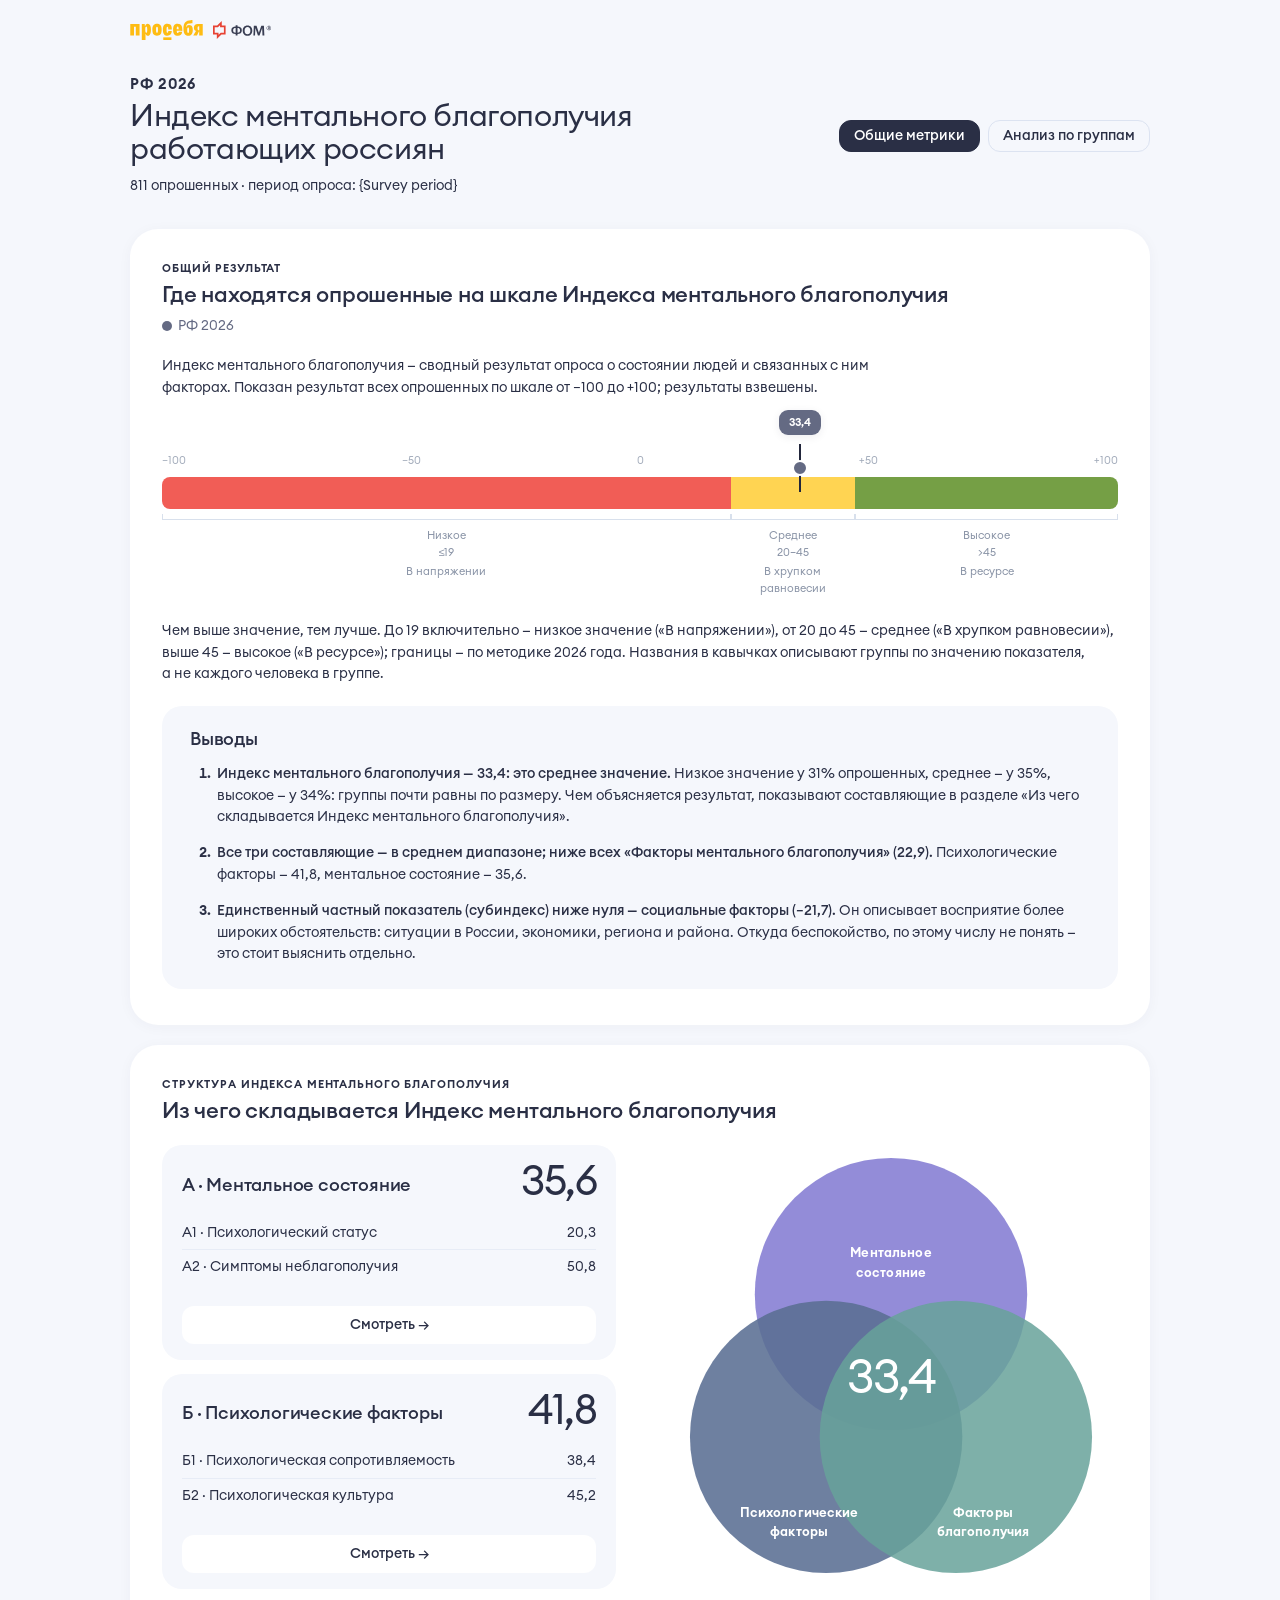
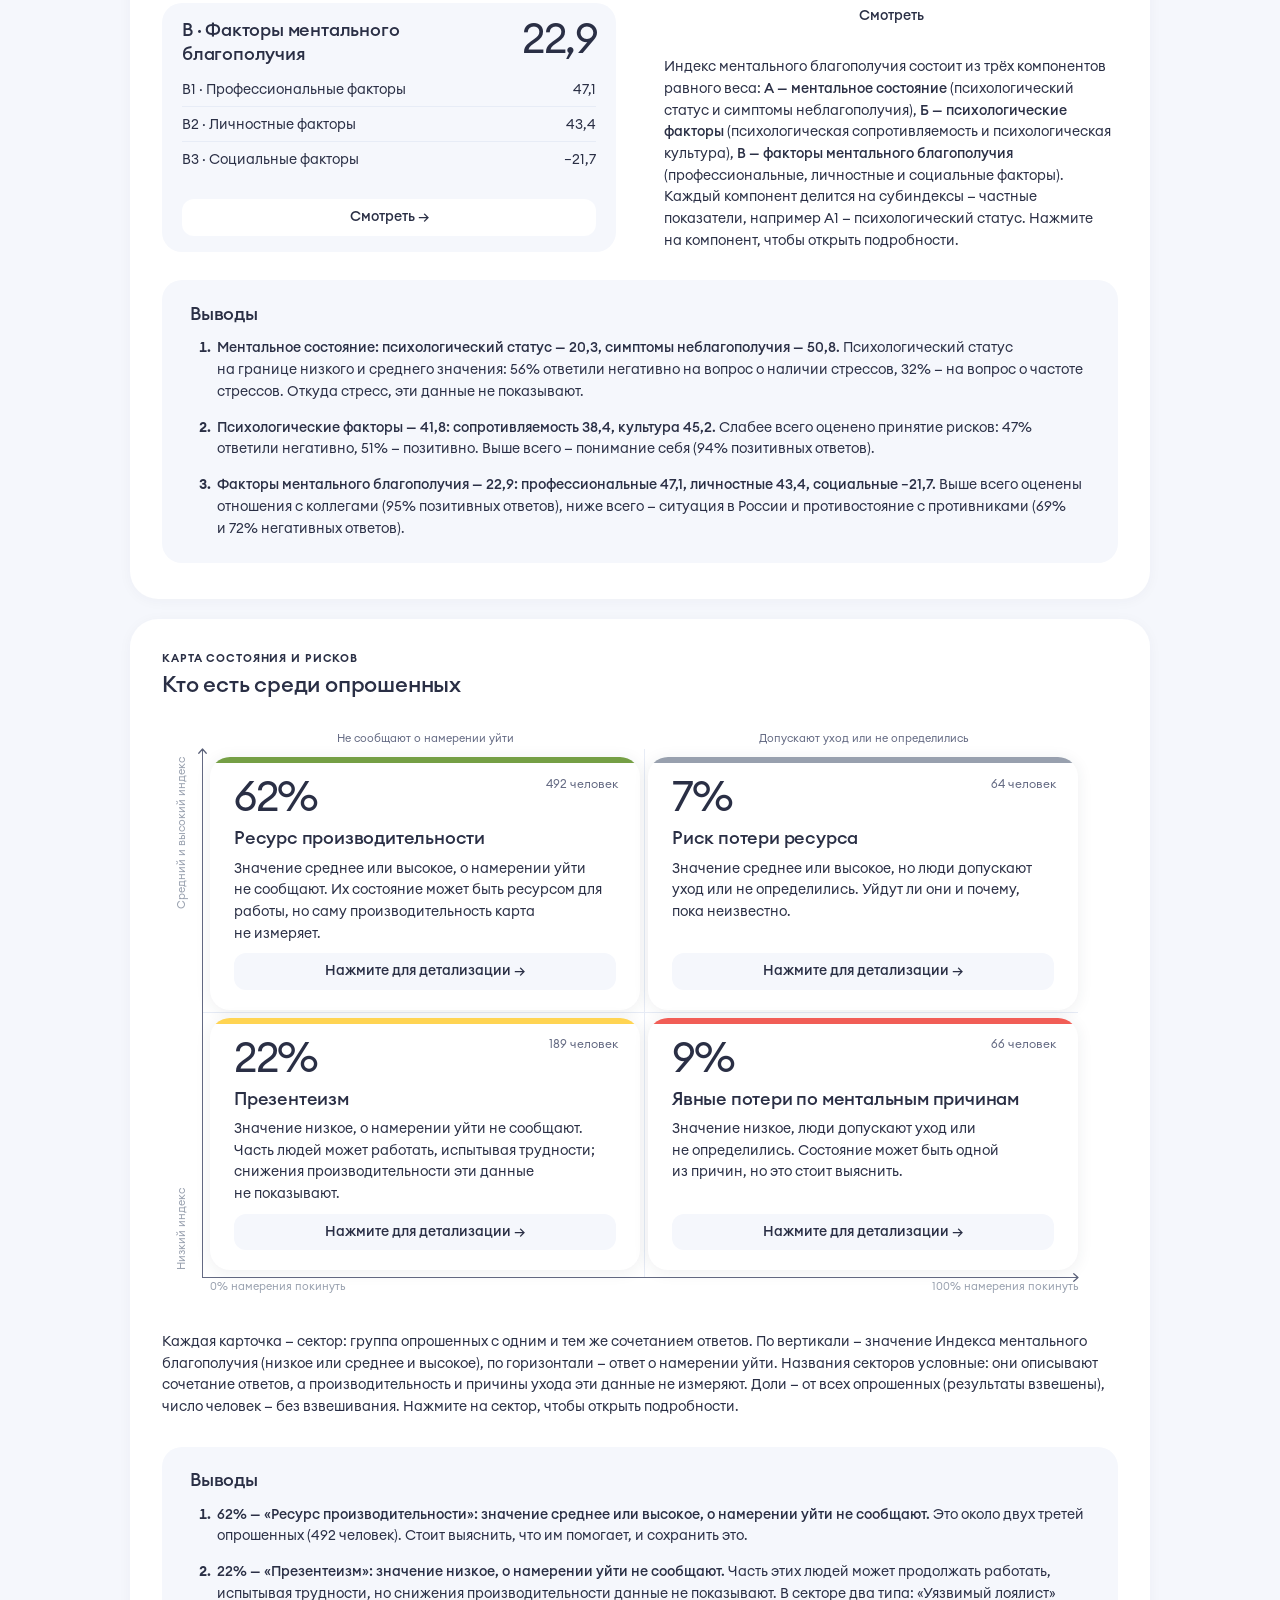
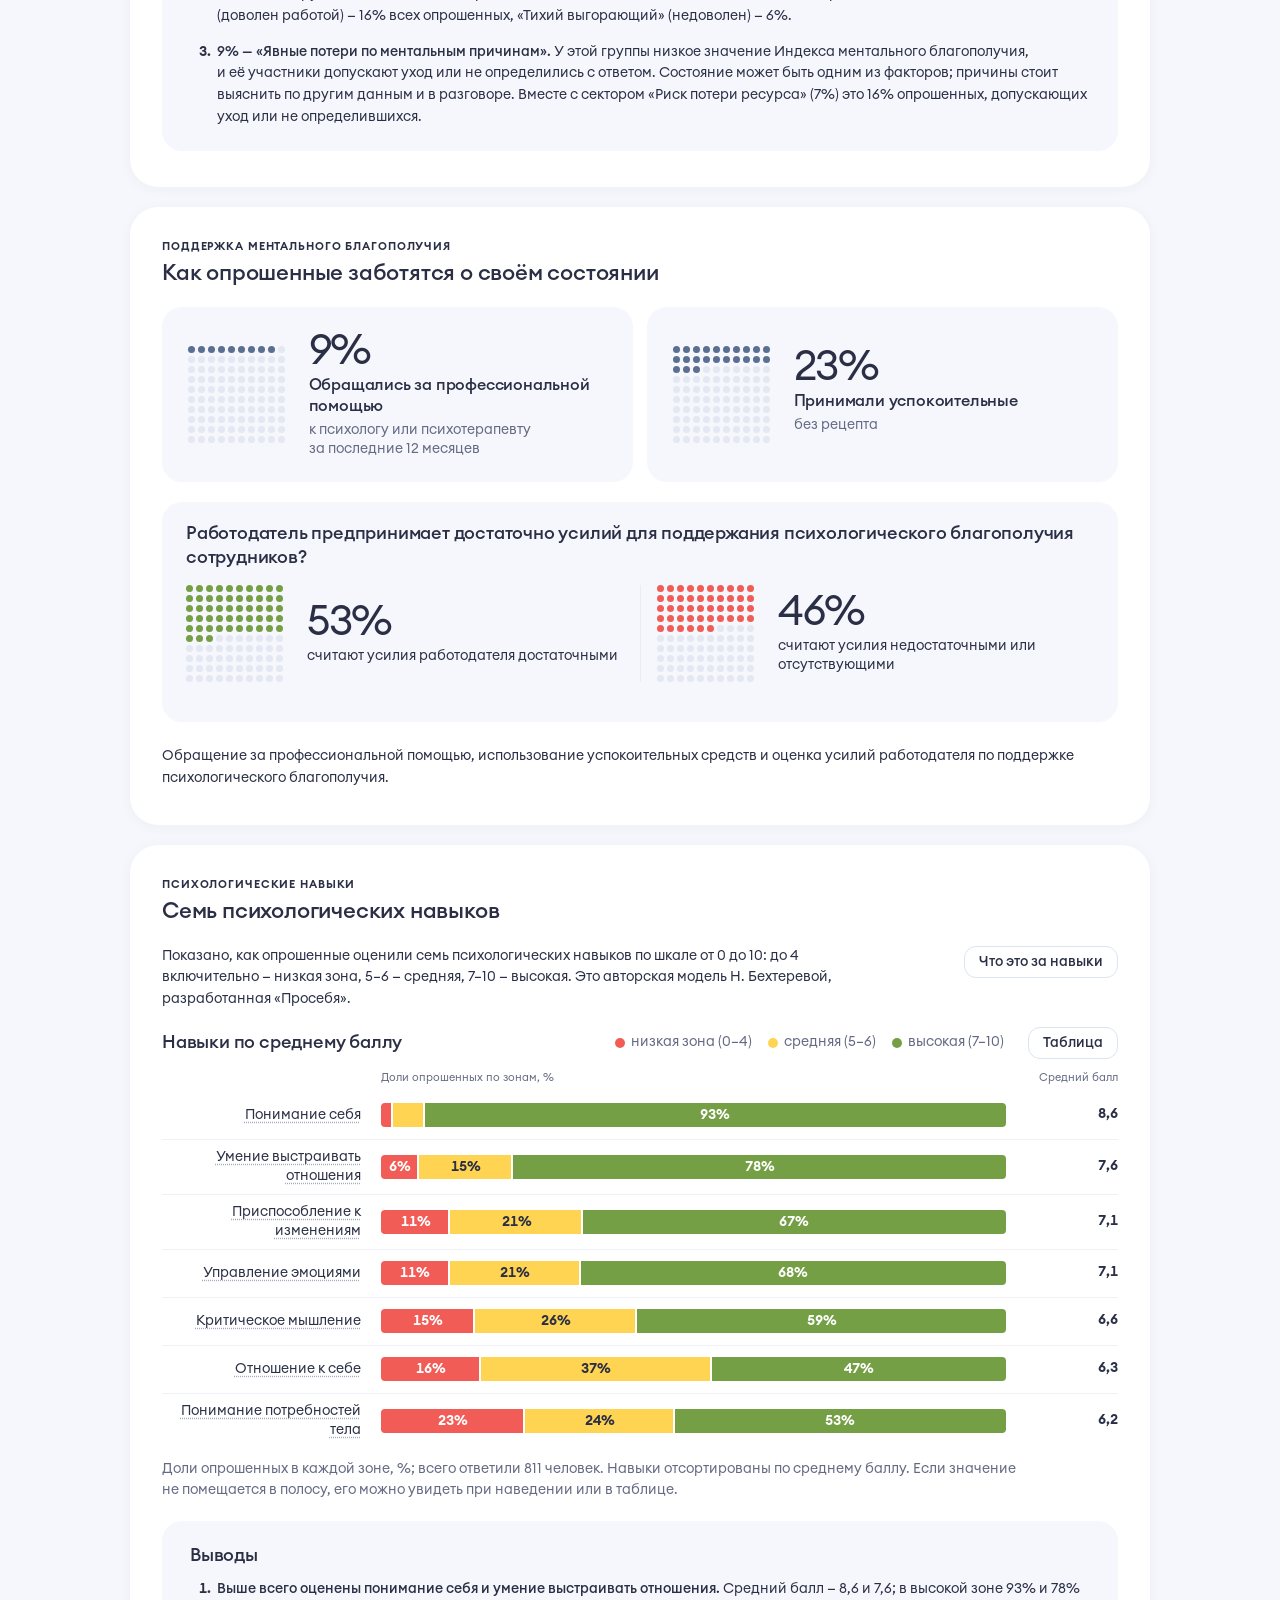
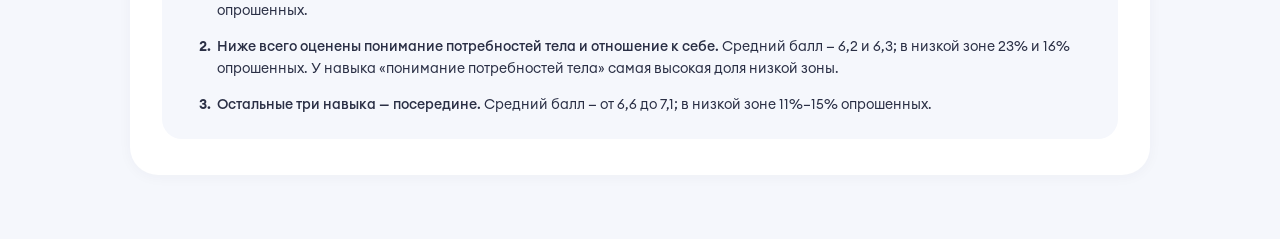
==== commit 74bb9be6: "v1: перенос подачи и поведения, не привязанных к данным (мягкие стили, шапка, легенда, возврат на ме" ====
--- a/dashboard-v2.html
+++ b/dashboard-v2.html
@@ -605,7 +605,7 @@
 .chart-tip.is-visible{opacity:1}
 </style>
 <link rel="stylesheet" href="assets/css/dashboard.css?v=20261022p">
-<link rel="stylesheet" href="assets/css/dashboard-soft.css?v=20261029r">
+<link rel="stylesheet" href="assets/css/dashboard-soft.css?v=20261029t">
 </head>
 <body>
 
@@ -2184,6 +2184,6 @@
   /* 'Survey period': '...'  — период опроса компании, в демо не задан */
 };
 </script>
-<script src="assets/js/dashboard-viz.js?v=20261029d" defer></script>
+<script src="assets/js/dashboard-viz.js?v=20261029e" defer></script>
 </body>
 </html>
--- a/assets/css/dashboard-soft.css
+++ b/assets/css/dashboard-soft.css
@@ -105,7 +105,8 @@
 .slice-btn.active-slice { color: #fff !important; }
 
 /* ── Подпись точки на шкале всегда видна (а не только при наведении) ── */
-.index-scale-chart .scale-value-label { opacity: 1 !important; visibility: visible !important; }
+/* (только когда на шкале одна точка: при сравнении с Россией подписи двух точек налезали бы друг на друга) */
+.index-scale-chart:not(:has(.scale-marker-russia)) .scale-value-label { opacity: 1 !important; visibility: visible !important; }
 
 /* ── Блок «Поддержка»: инфографика «100 опрошенных» — по точке на процент.
       Слева направо: сначала точки, затем процент и подпись, что он обозначает. ── */
@@ -113,8 +114,9 @@
 .waffle i { width: 7px; height: 7px; border-radius: 50%; background: #E3E8F3; }
 .waffle i.on { background: var(--c); }
 
-.support-tile { display: grid; grid-template-columns: auto minmax(0, 1fr); grid-template-rows: auto auto auto; column-gap: 1.5rem; align-items: center; align-content: center; text-align: left; padding: 1.4rem 1.6rem !important; }
-.support-tile .waffle { grid-column: 1; grid-row: 1 / 4; margin: 0; }
+.support-tile { display: grid; grid-template-columns: auto minmax(0, 1fr); grid-template-rows: auto auto auto auto; column-gap: 1.5rem; align-items: center; align-content: center; text-align: left; padding: 1.4rem 1.6rem !important; }
+.support-tile .waffle { grid-column: 1; grid-row: 1 / 5; margin: 0; }
+.support-tile .support-ref { grid-column: 2; grid-row: 4; margin-top: .25rem; }
 .support-tile .big-num { grid-column: 2; grid-row: 1; margin: 0 0 .2rem; }
 .support-tile__title { grid-column: 2; grid-row: 2; margin: 0 0 .25rem; font-size: 16px; line-height: 1.3; }
 .support-tile .q-text { grid-column: 2; grid-row: 3; }
@@ -129,7 +131,7 @@
   .support-tiles { grid-template-columns: 1fr; }
   .support-tile { padding: 1.1rem 1.2rem !important; column-gap: 1.1rem; }
 }
-.index-scale-chart { margin-top: 2.25rem !important; }
+.index-scale-chart:not(:has(.scale-marker-russia)) { margin-top: 2.25rem !important; }
 
 /* ── «Анализ по группам»: после заголовка сразу чипсы, пояснения и легенда — в раскрывающемся блоке ── */
 .analytics-head { margin-bottom: 1rem; }
@@ -210,3 +212,14 @@
 .seg-green .seg-donut { --c: #759F45; }
 .seg-yellow .seg-donut { --c: #F5C93C; }
 .seg-red .seg-donut { --c: #F15D56; }
+
+/* три плитки в ряд (если их три) — только при достаточной ширине, иначе друг под другом */
+@media (max-width: 1100px) { .support-tiles--3 { grid-template-columns: 1fr; } }
+
+/* три плитки в ряд: точки сверху, затем процент и подпись (по центру) */
+.support-tiles--3 .support-tile { grid-template-columns: 1fr; grid-template-rows: auto auto auto auto auto; justify-items: center; text-align: center; row-gap: .15rem; }
+.support-tiles--3 .support-tile .waffle { grid-column: 1; grid-row: 1; margin: 0 0 .75rem; }
+.support-tiles--3 .support-tile .big-num { grid-column: 1; grid-row: 2; }
+.support-tiles--3 .support-tile .support-tile__title { grid-column: 1; grid-row: 3; }
+.support-tiles--3 .support-tile .q-text { grid-column: 1; grid-row: 4; }
+.support-tiles--3 .support-tile .support-ref { grid-column: 1; grid-row: 5; }
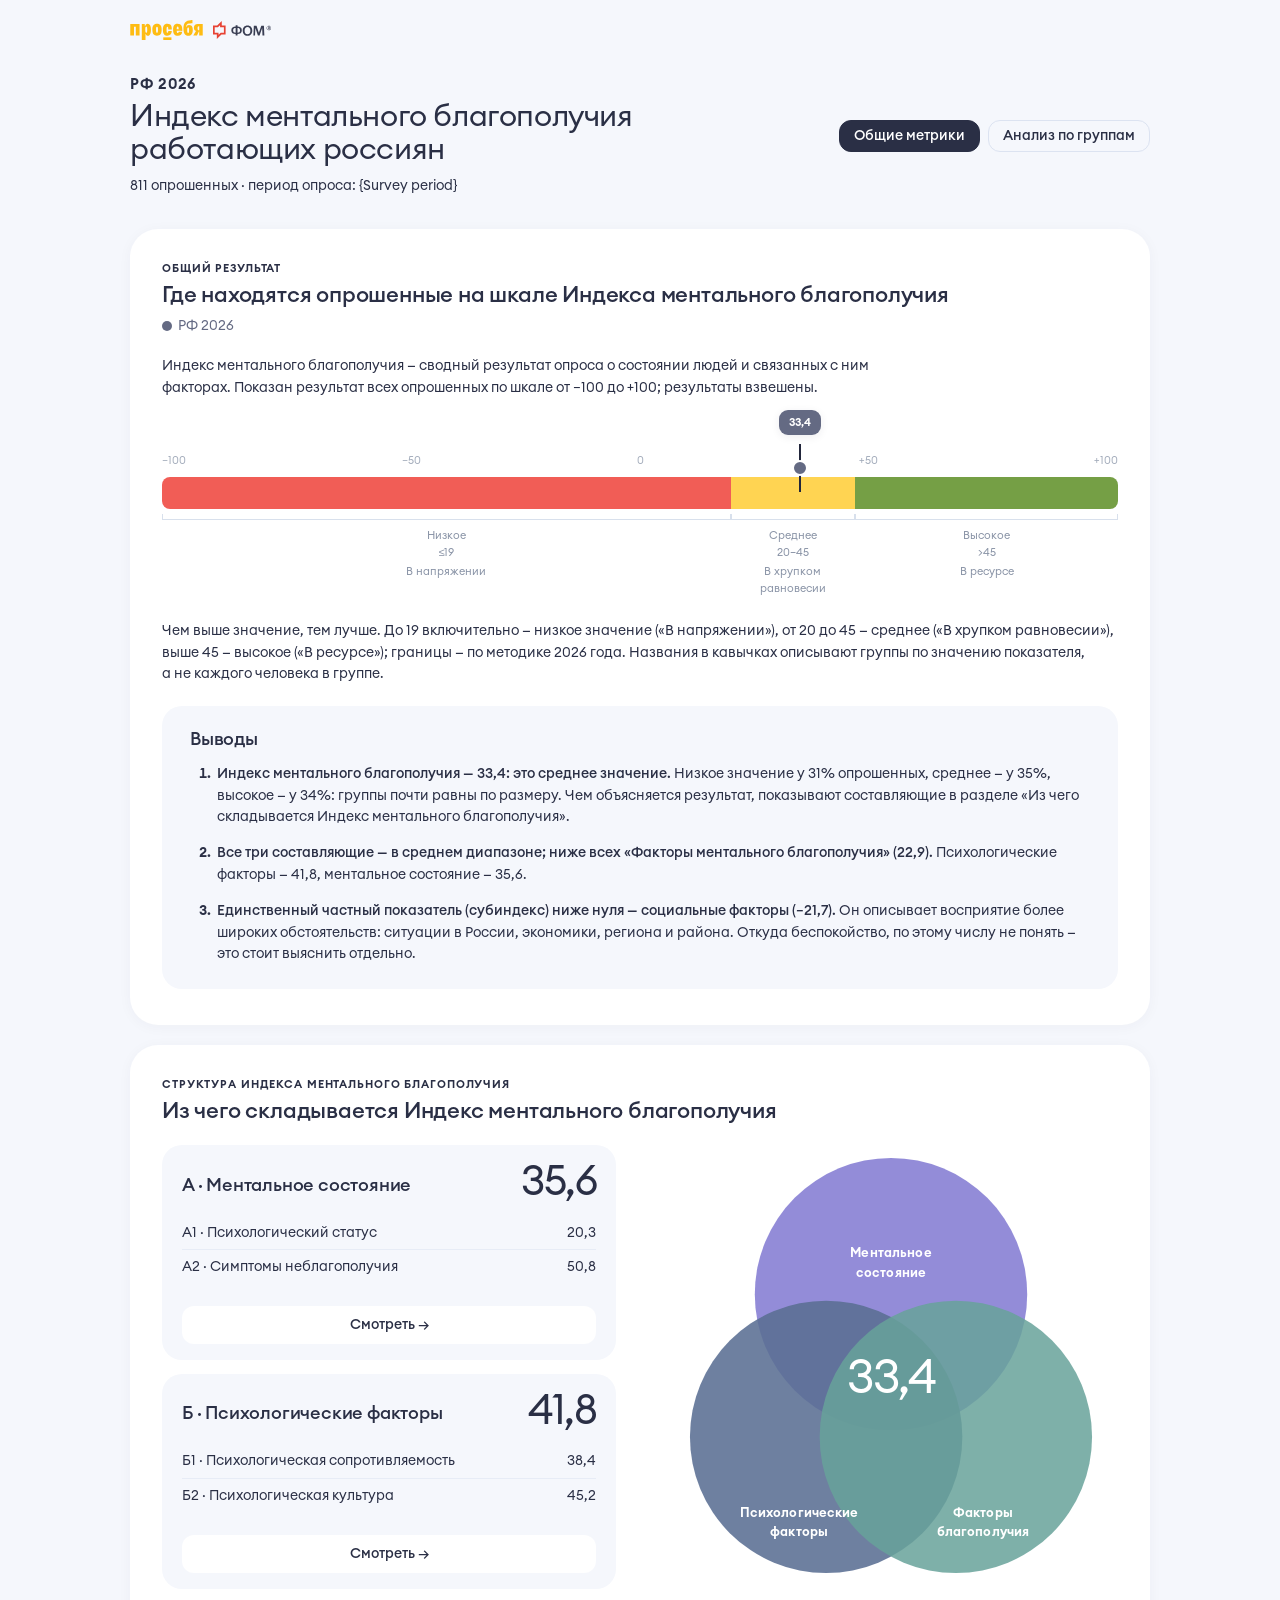
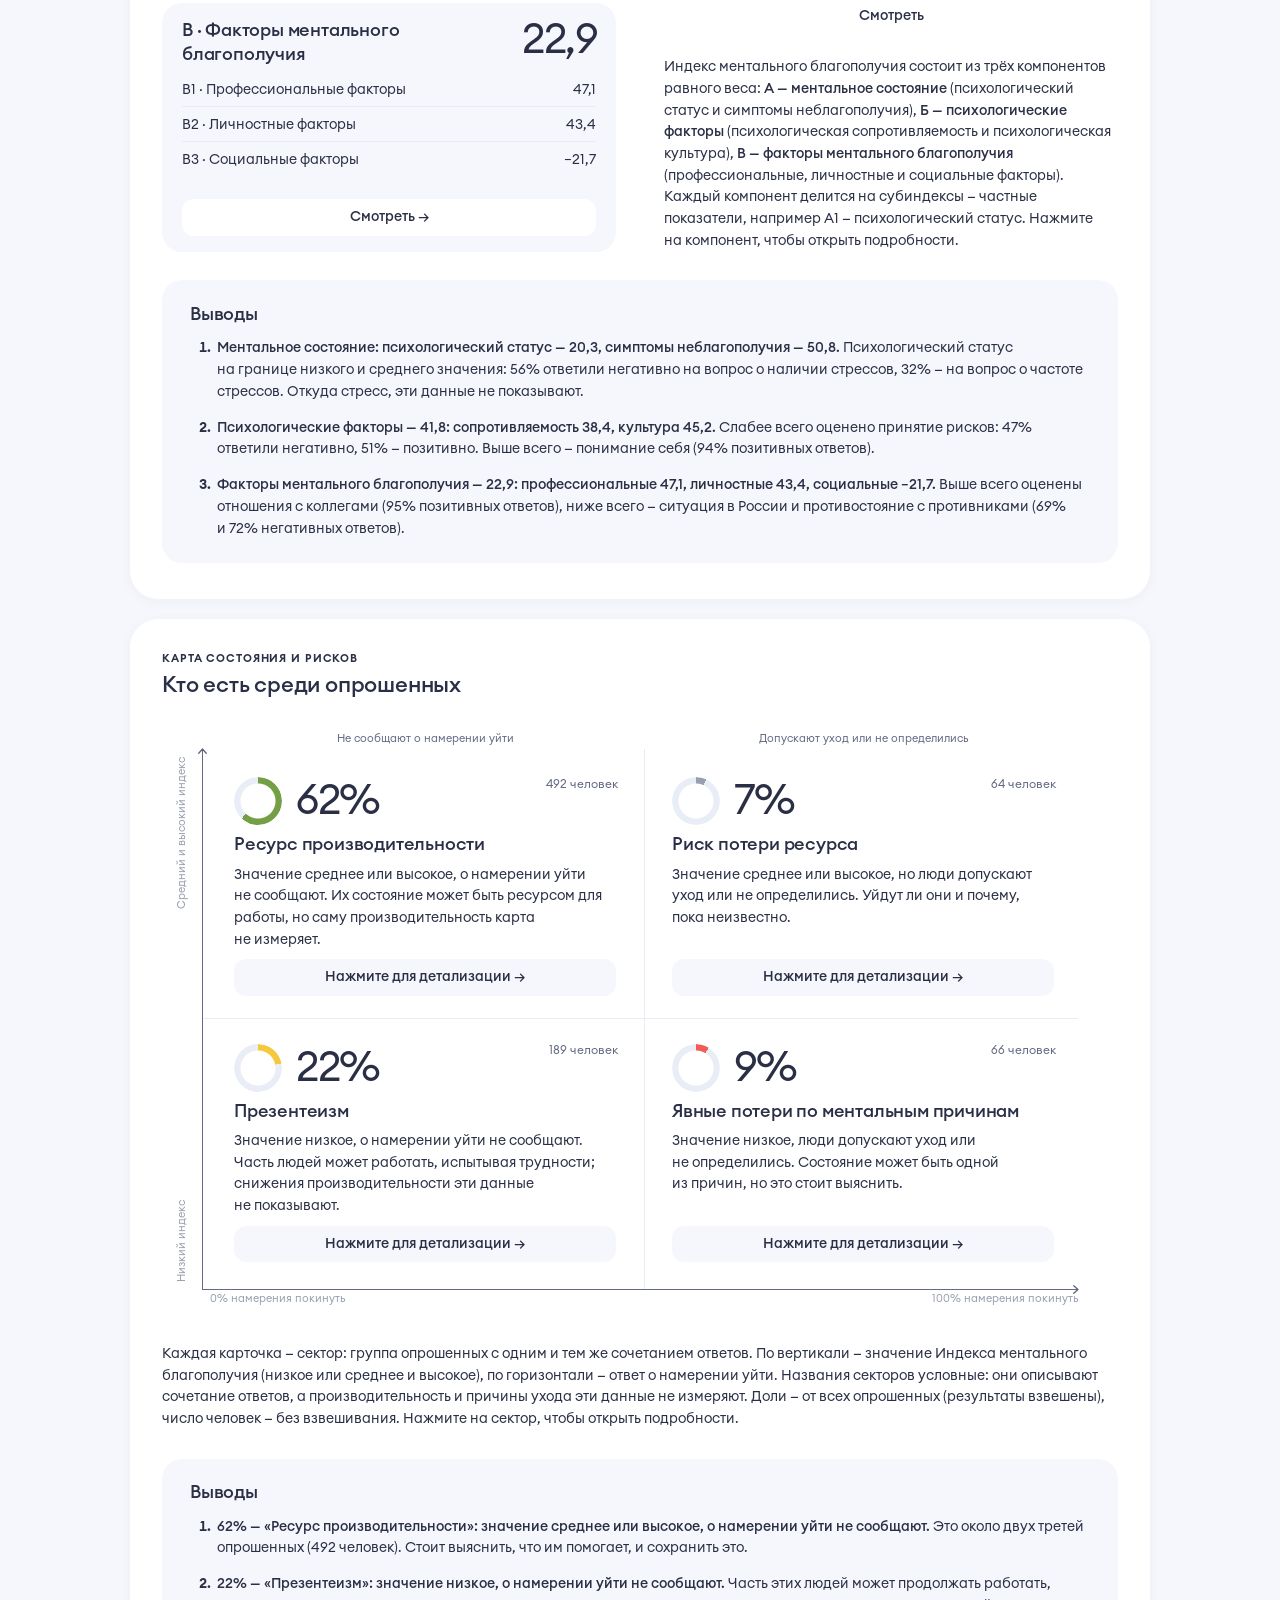
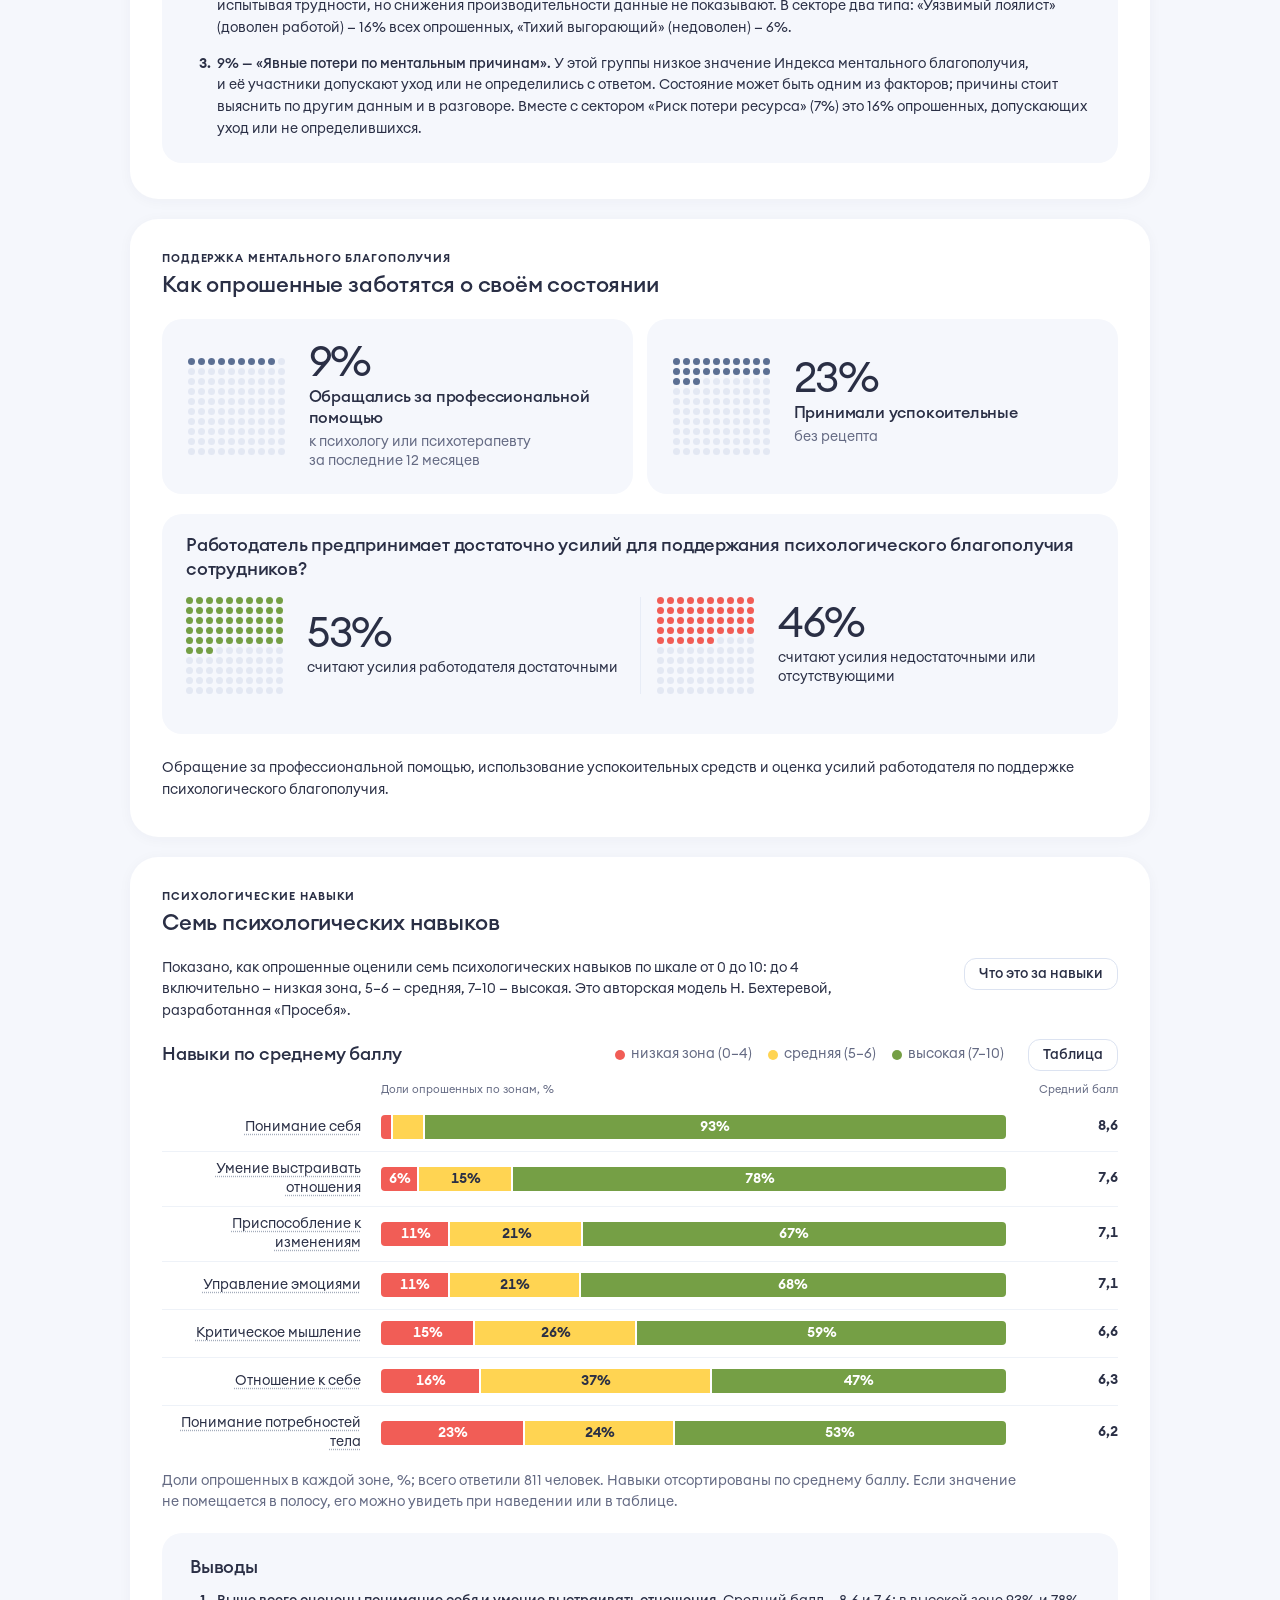
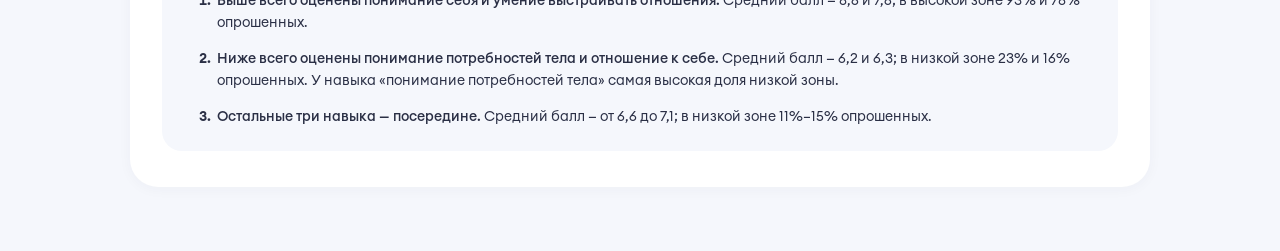
==== commit 39dcc34c: "Карточки секторов: кольцо вместо полоски сверху, без теней на осях, разделитель между подгруппами (v" ====
--- a/dashboard-v2.html
+++ b/dashboard-v2.html
@@ -605,7 +605,7 @@
 .chart-tip.is-visible{opacity:1}
 </style>
 <link rel="stylesheet" href="assets/css/dashboard.css?v=20261022p">
-<link rel="stylesheet" href="assets/css/dashboard-soft.css?v=20261029t">
+<link rel="stylesheet" href="assets/css/dashboard-soft.css?v=20261029x">
 </head>
 <body>
 
@@ -750,6 +750,7 @@
       </div>
       <div class="seg-card seg-green" data-goto="seg-stay-ok" onclick="go('seg-stay-ok')" style="margin:0;">
         <div style="display:flex;align-items:baseline;gap:10px;margin-bottom:.5rem;">
+          <span class="seg-donut" style="--p:62" aria-hidden="true"></span>
           <div class="seg-pct">62%</div>
           <div class="seg-n">492&nbsp;человек</div>
         </div>
@@ -759,6 +760,7 @@
       </div>
       <div class="seg-card seg-neutral" data-goto="seg-leave-ok" onclick="go('seg-leave-ok')" style="margin:0;">
         <div style="display:flex;align-items:baseline;gap:10px;margin-bottom:.5rem;">
+          <span class="seg-donut" style="--p:7" aria-hidden="true"></span>
           <div class="seg-pct">7%</div>
           <div class="seg-n">64&nbsp;человек</div>
         </div>
@@ -772,6 +774,7 @@
       </div>
       <div class="seg-card seg-yellow" data-goto="seg-stay-risk" onclick="go('seg-stay-risk')" style="margin:0;">
         <div style="display:flex;align-items:baseline;gap:10px;margin-bottom:.5rem;">
+          <span class="seg-donut" style="--p:22" aria-hidden="true"></span>
           <div class="seg-pct">22%</div>
           <div class="seg-n">189&nbsp;человек</div>
         </div>
@@ -781,6 +784,7 @@
       </div>
       <div class="seg-card seg-red" data-goto="seg-leave-risk" onclick="go('seg-leave-risk')" style="margin:0;">
         <div style="display:flex;align-items:baseline;gap:10px;margin-bottom:.5rem;">
+          <span class="seg-donut" style="--p:9" aria-hidden="true"></span>
           <div class="seg-pct">9%</div>
           <div class="seg-n">66&nbsp;человек</div>
         </div>
--- a/assets/css/dashboard-soft.css
+++ b/assets/css/dashboard-soft.css
@@ -196,8 +196,7 @@
 .sd-wrap > .dashboard-section:not(:last-of-type) { margin-bottom: 0; border-bottom-left-radius: 0; border-bottom-right-radius: 0; }
 .sd-wrap > .dashboard-section + .dashboard-section { margin-top: 0; border-top-left-radius: 0; border-top-right-radius: 0; padding-top: .5rem; }
 .seg-card--static { background: transparent !important; box-shadow: none !important; cursor: default; }
-/* тень под плашкой — только там, где есть ось координат */
-.risk-axis-grid .seg-card--static:not(.seg-card--empty) { background: #fff !important; box-shadow: 0 2px 16px rgba(42, 47, 69, .10) !important; }
+
 .seg-card--static:hover { box-shadow: none !important; }
 /* подгруппы сектора — в два столбца, а не друг под другом */
 .sd-wrap .dashboard-section > div[style*="grid-template-columns:1fr;gap:12px"] { grid-template-columns: repeat(2, minmax(0, 1fr)) !important; gap: 1.5rem 2rem !important; }
@@ -223,3 +222,30 @@
 .support-tiles--3 .support-tile .support-tile__title { grid-column: 1; grid-row: 3; }
 .support-tiles--3 .support-tile .q-text { grid-column: 1; grid-row: 4; }
 .support-tiles--3 .support-tile .support-ref { grid-column: 1; grid-row: 5; }
+
+/* ── Карточки секторов: вместо цветной полоски сверху — кольцо рядом с процентом ── */
+.seg-card::before { display: none !important; }
+.risk-axis-grid .seg-card > div:first-child { align-items: center !important; gap: 14px !important; }
+@media (max-width: 760px) {
+  .risk-axis-grid .seg-donut { width: 34px; height: 34px; -webkit-mask: radial-gradient(farthest-side, transparent calc(100% - 5px), #000 calc(100% - 4px)); mask: radial-gradient(farthest-side, transparent calc(100% - 5px), #000 calc(100% - 4px)); }
+}
+
+/* ── Подгруппы сектора: тонкий серый разделитель между блоками ── */
+.sd-wrap .dashboard-section > div[style*="grid-template-columns:1fr;gap:12px"] { column-gap: 0 !important; }
+.sd-wrap .dashboard-section > div[style*="grid-template-columns:1fr;gap:12px"] > .seg-card { padding: 1.25rem 2rem; border-radius: 0 !important; }
+.sd-wrap .dashboard-section > div[style*="grid-template-columns:1fr;gap:12px"] > .seg-card:first-child { padding-left: 0; }
+.sd-wrap .dashboard-section > div[style*="grid-template-columns:1fr;gap:12px"] > .seg-card + .seg-card { border-left: 1px solid #DCE3F1 !important; padding-right: 0; }
+@media (max-width: 760px) {
+  .sd-wrap .dashboard-section > div[style*="grid-template-columns:1fr;gap:12px"] > .seg-card { padding: 1.25rem 0; }
+  .sd-wrap .dashboard-section > div[style*="grid-template-columns:1fr;gap:12px"] > .seg-card + .seg-card { border-left: 0 !important; border-top: 1px solid #DCE3F1 !important; }
+}
+
+/* телефон: карточки карты растут по содержимому (кольцо и число занимают больше места, чем прежняя полоска) */
+@media (max-width: 480px) {
+  .risk-axis-grid:not(.risk-axis-grid--static) { grid-template-rows: 46px auto auto 30px !important; }
+  .risk-axis-grid:not(.risk-axis-grid--static) .seg-card { height: auto !important; }
+  .risk-axis-grid .seg-donut { width: 30px; height: 30px; }
+}
+
+/* блоки на осях координат — плоские, без падающих теней (оси сами разделяют блоки) */
+.risk-axis-grid .seg-card, .risk-axis-grid .seg-card:hover { background: transparent !important; box-shadow: none !important; }
